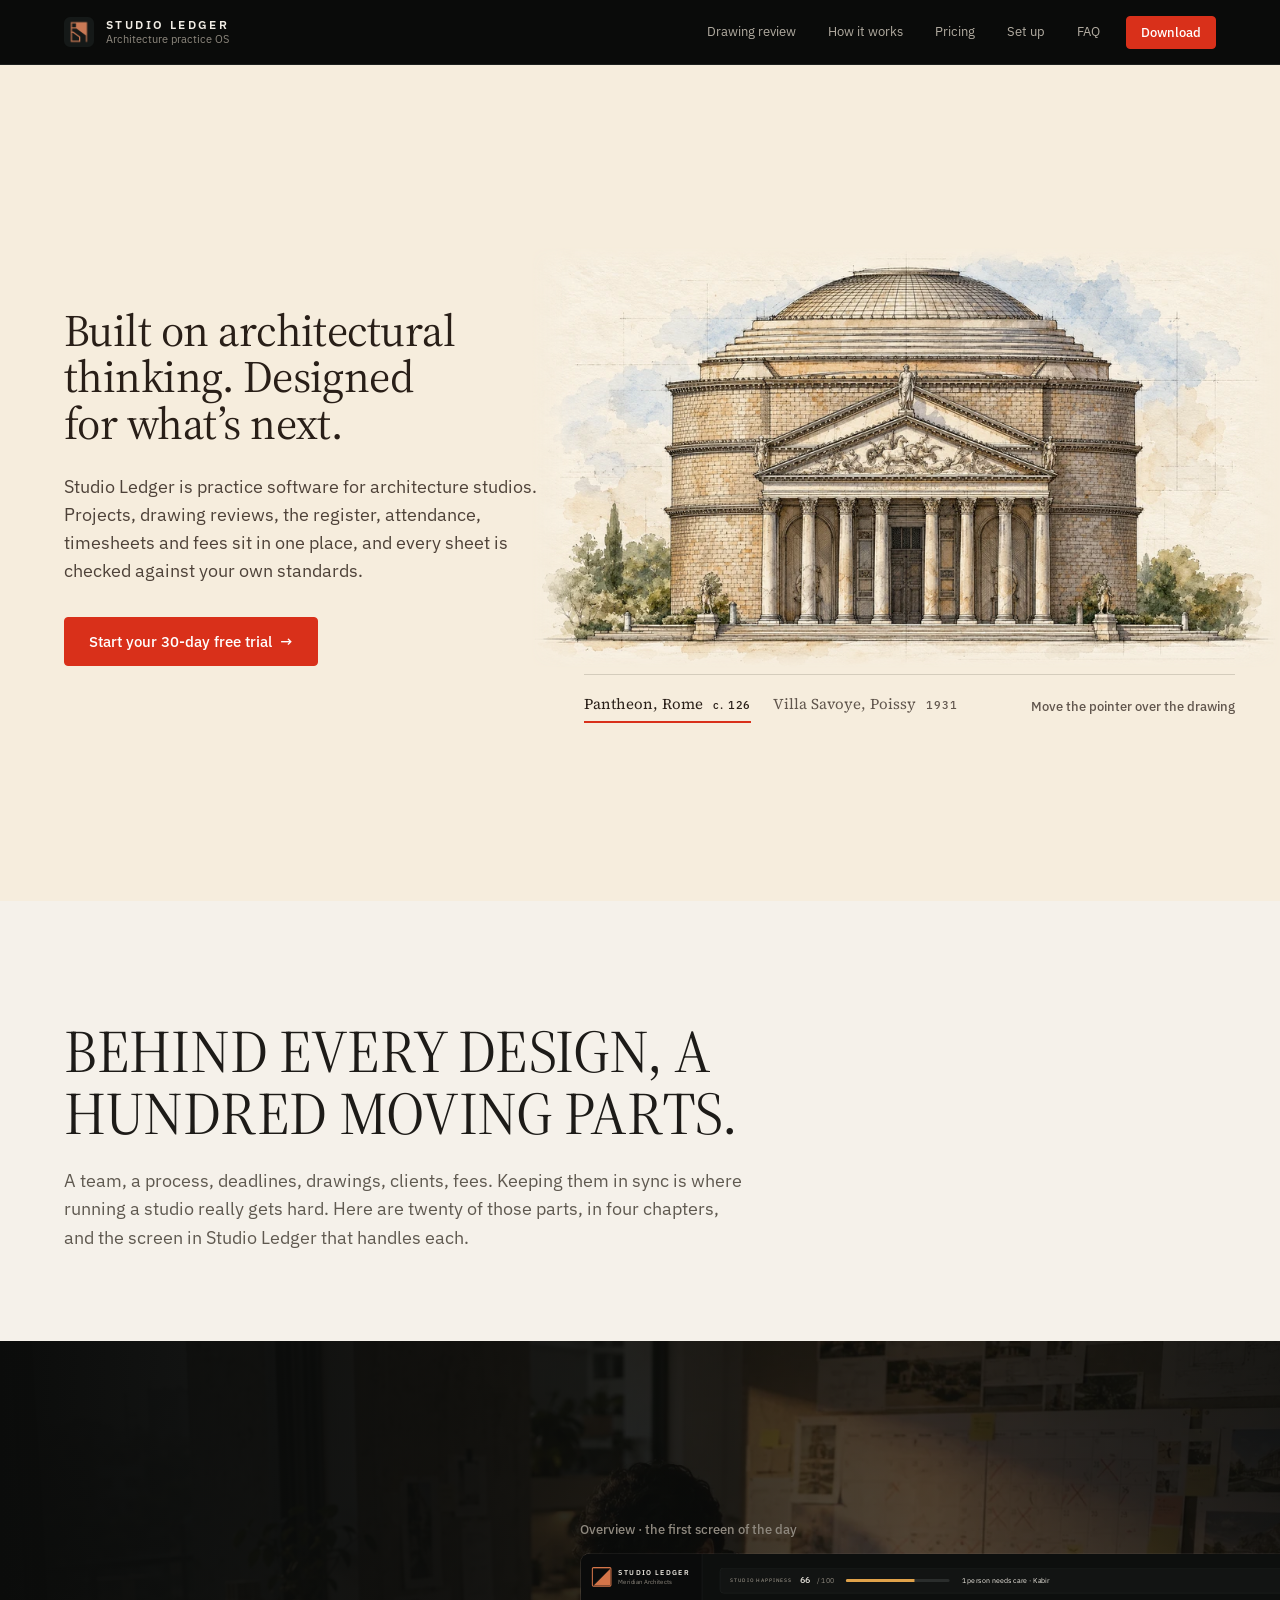
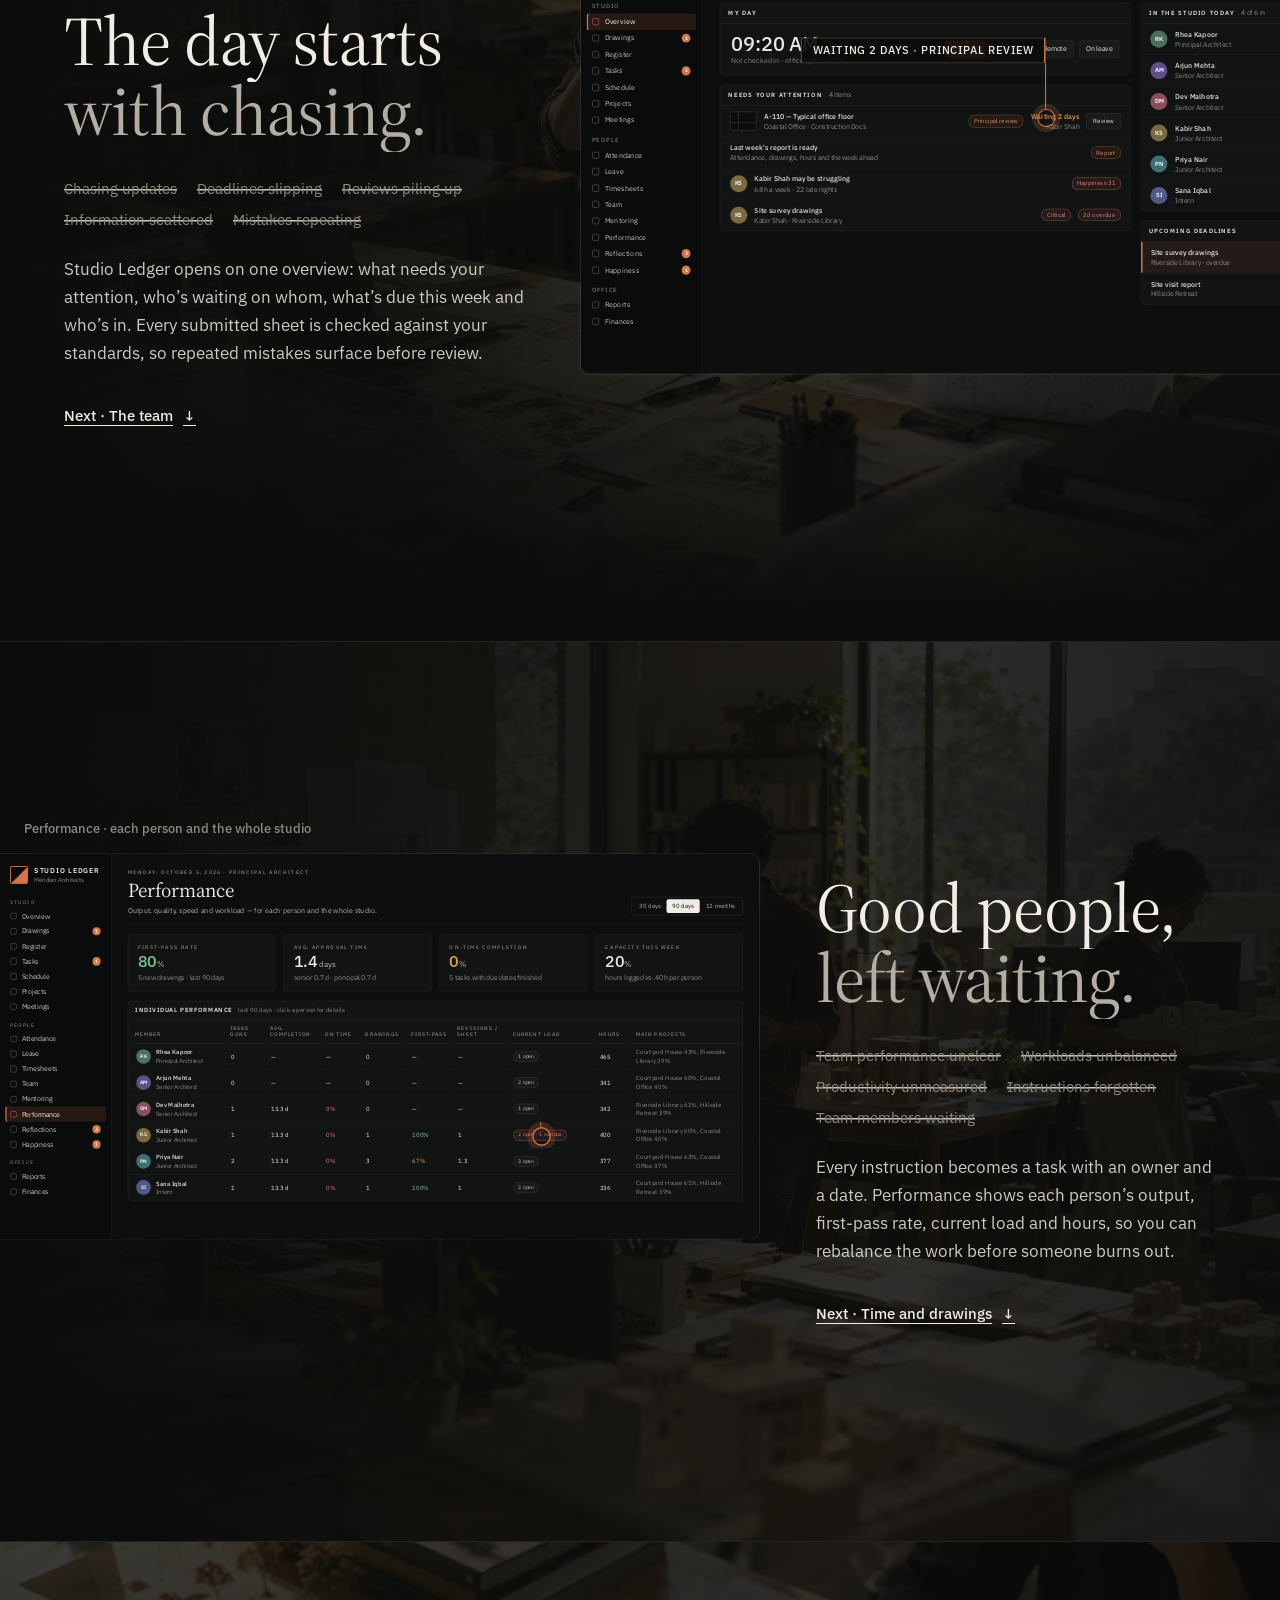
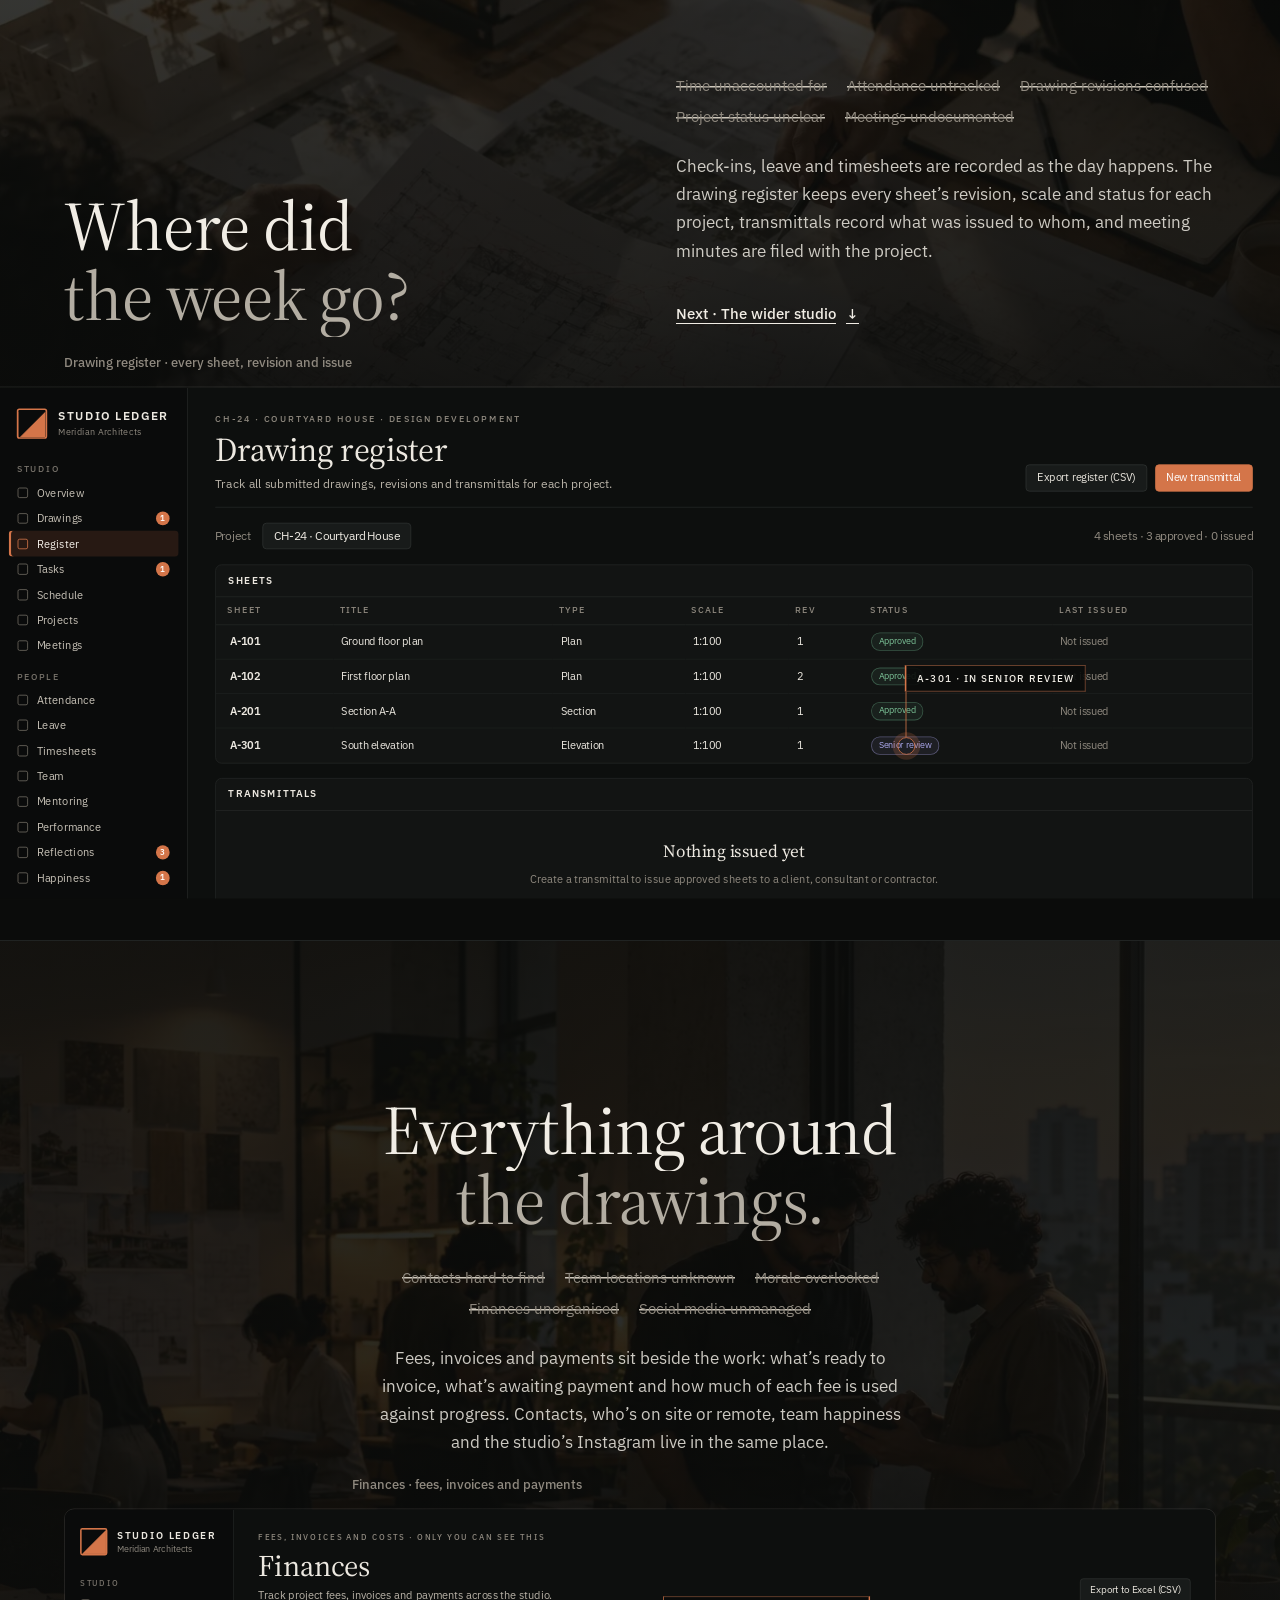
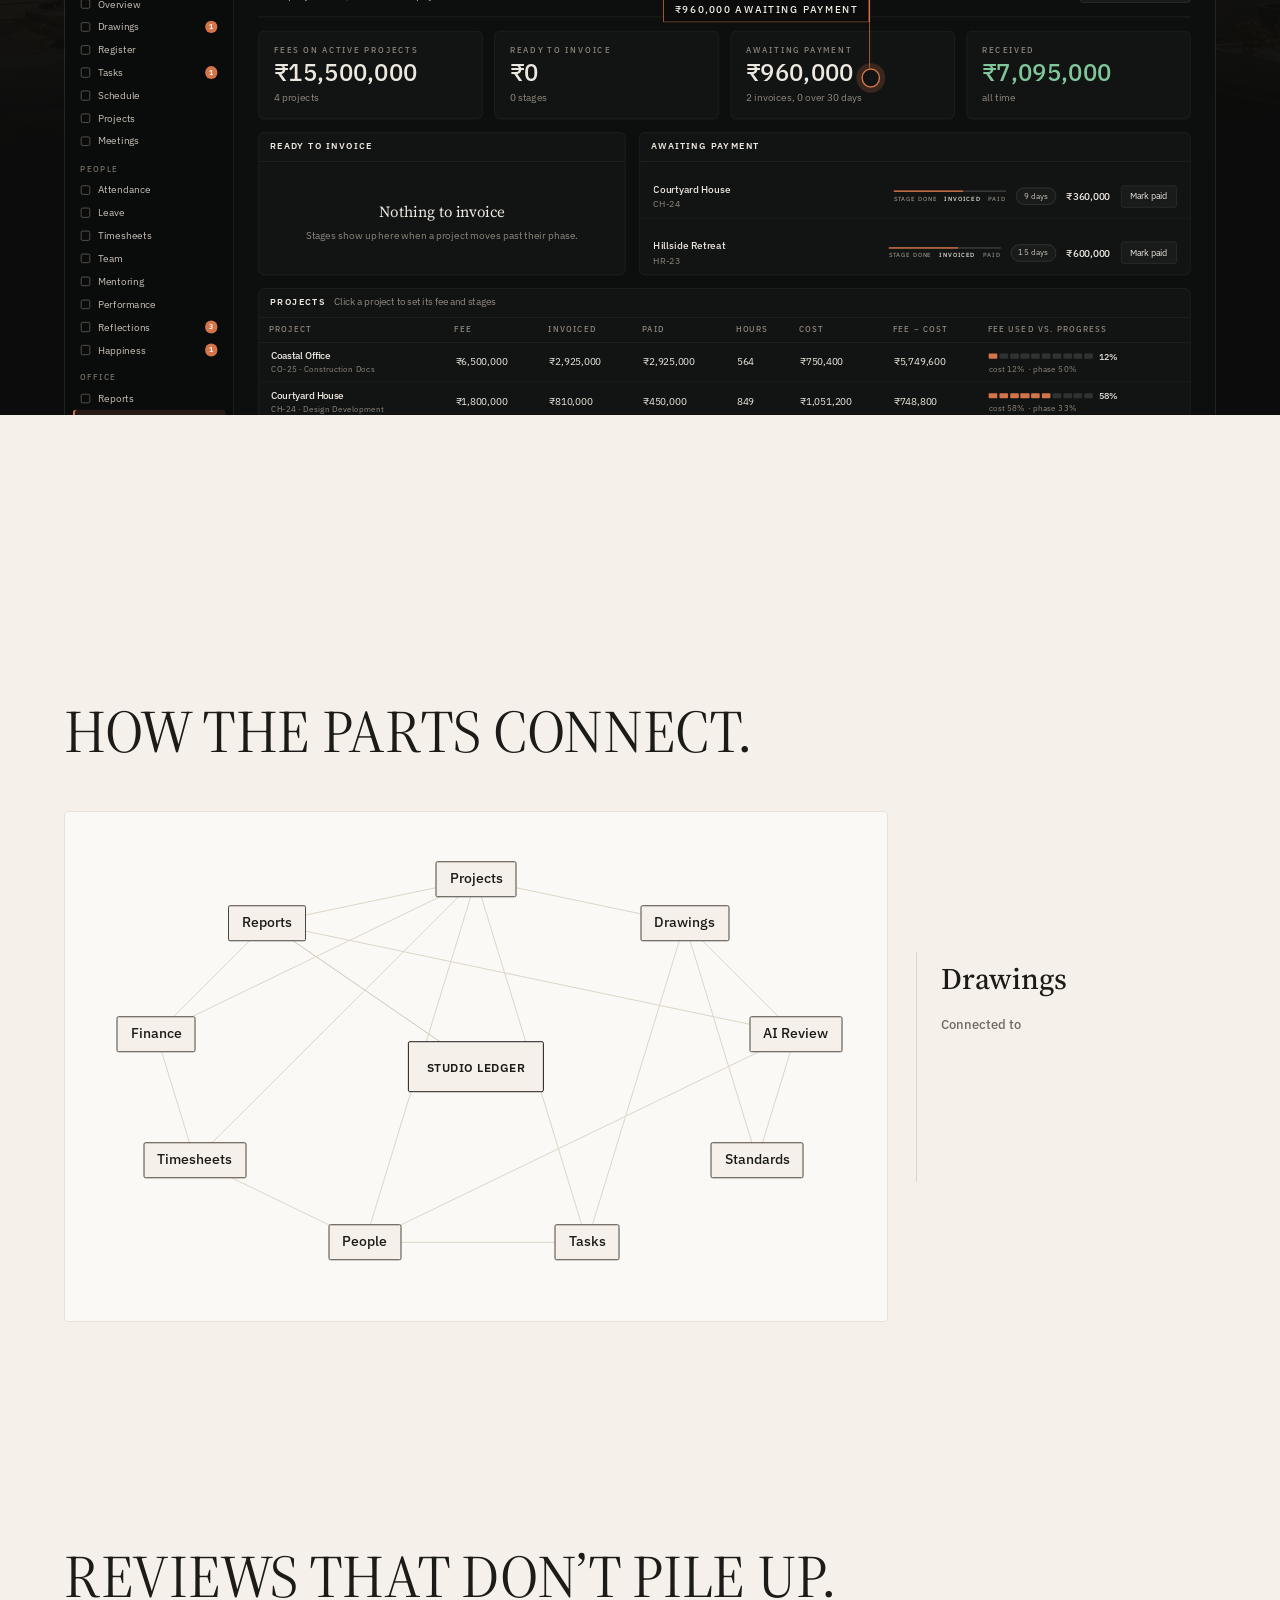
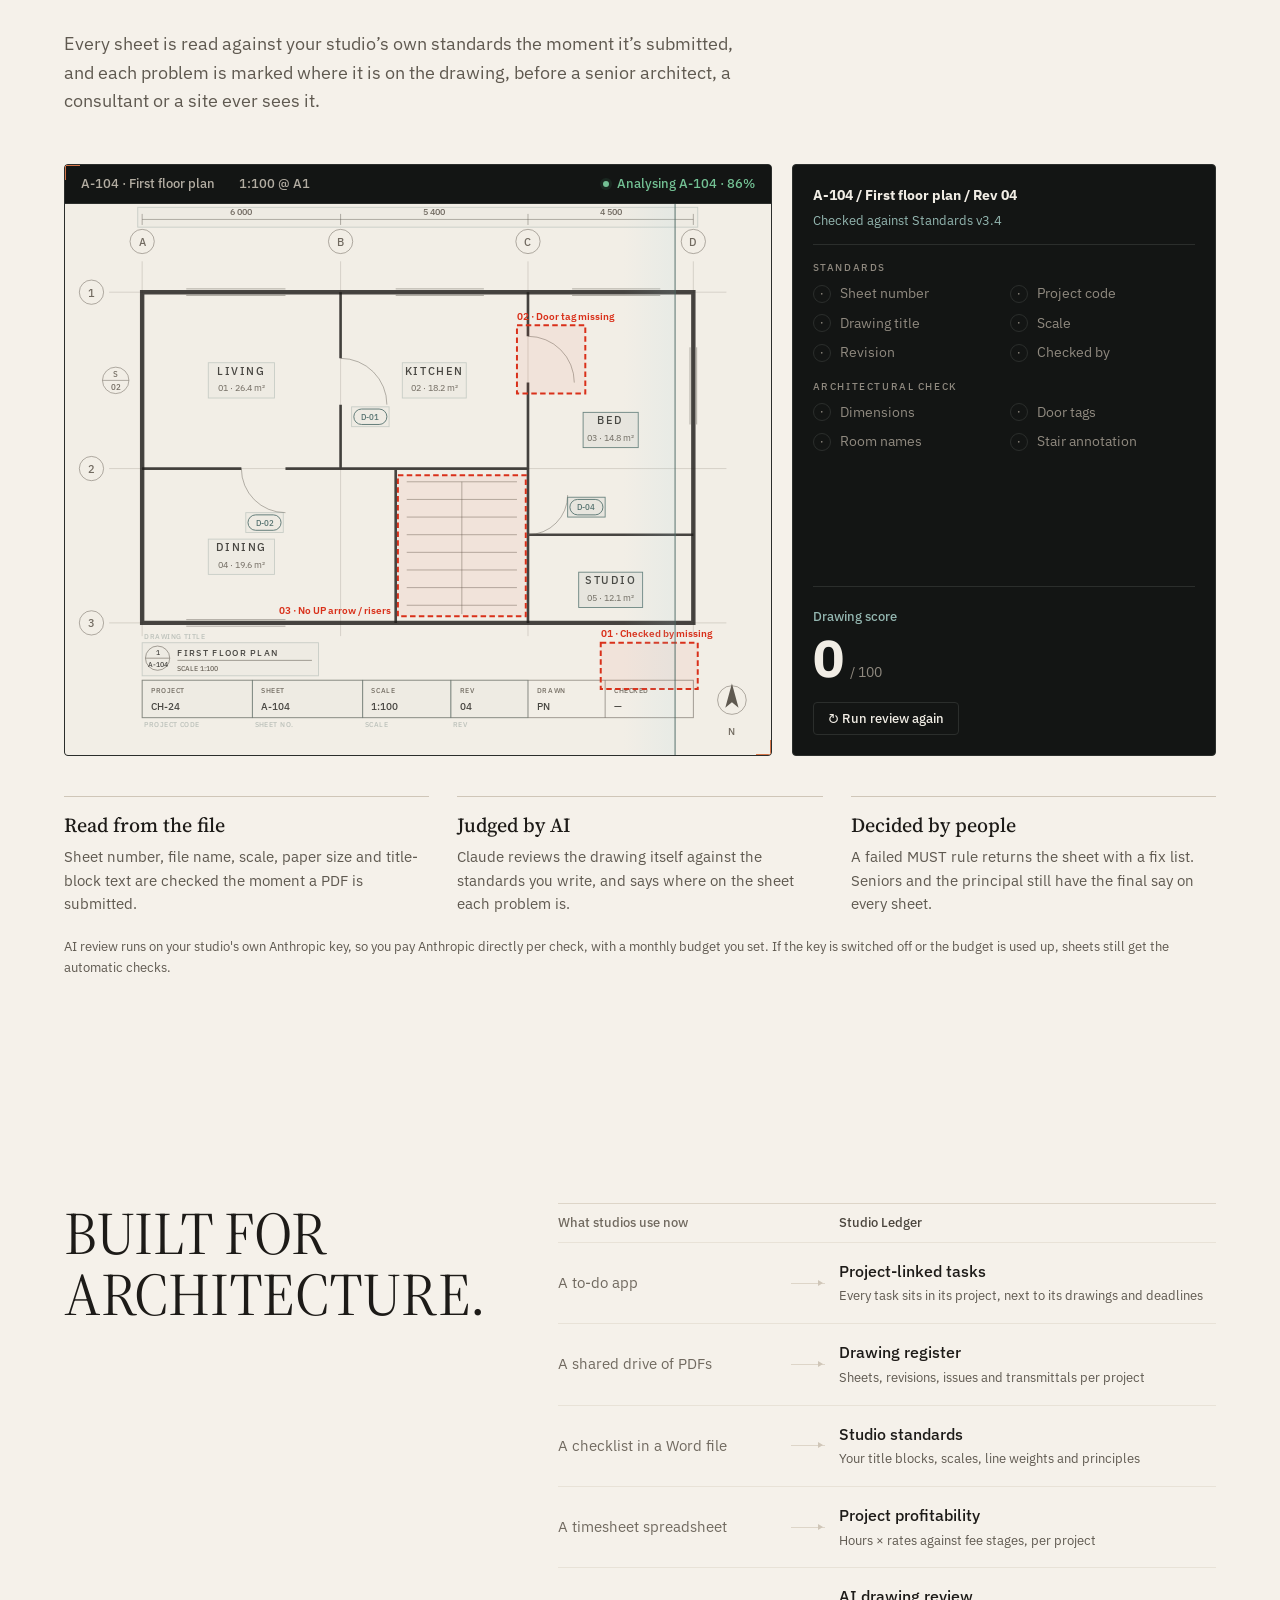
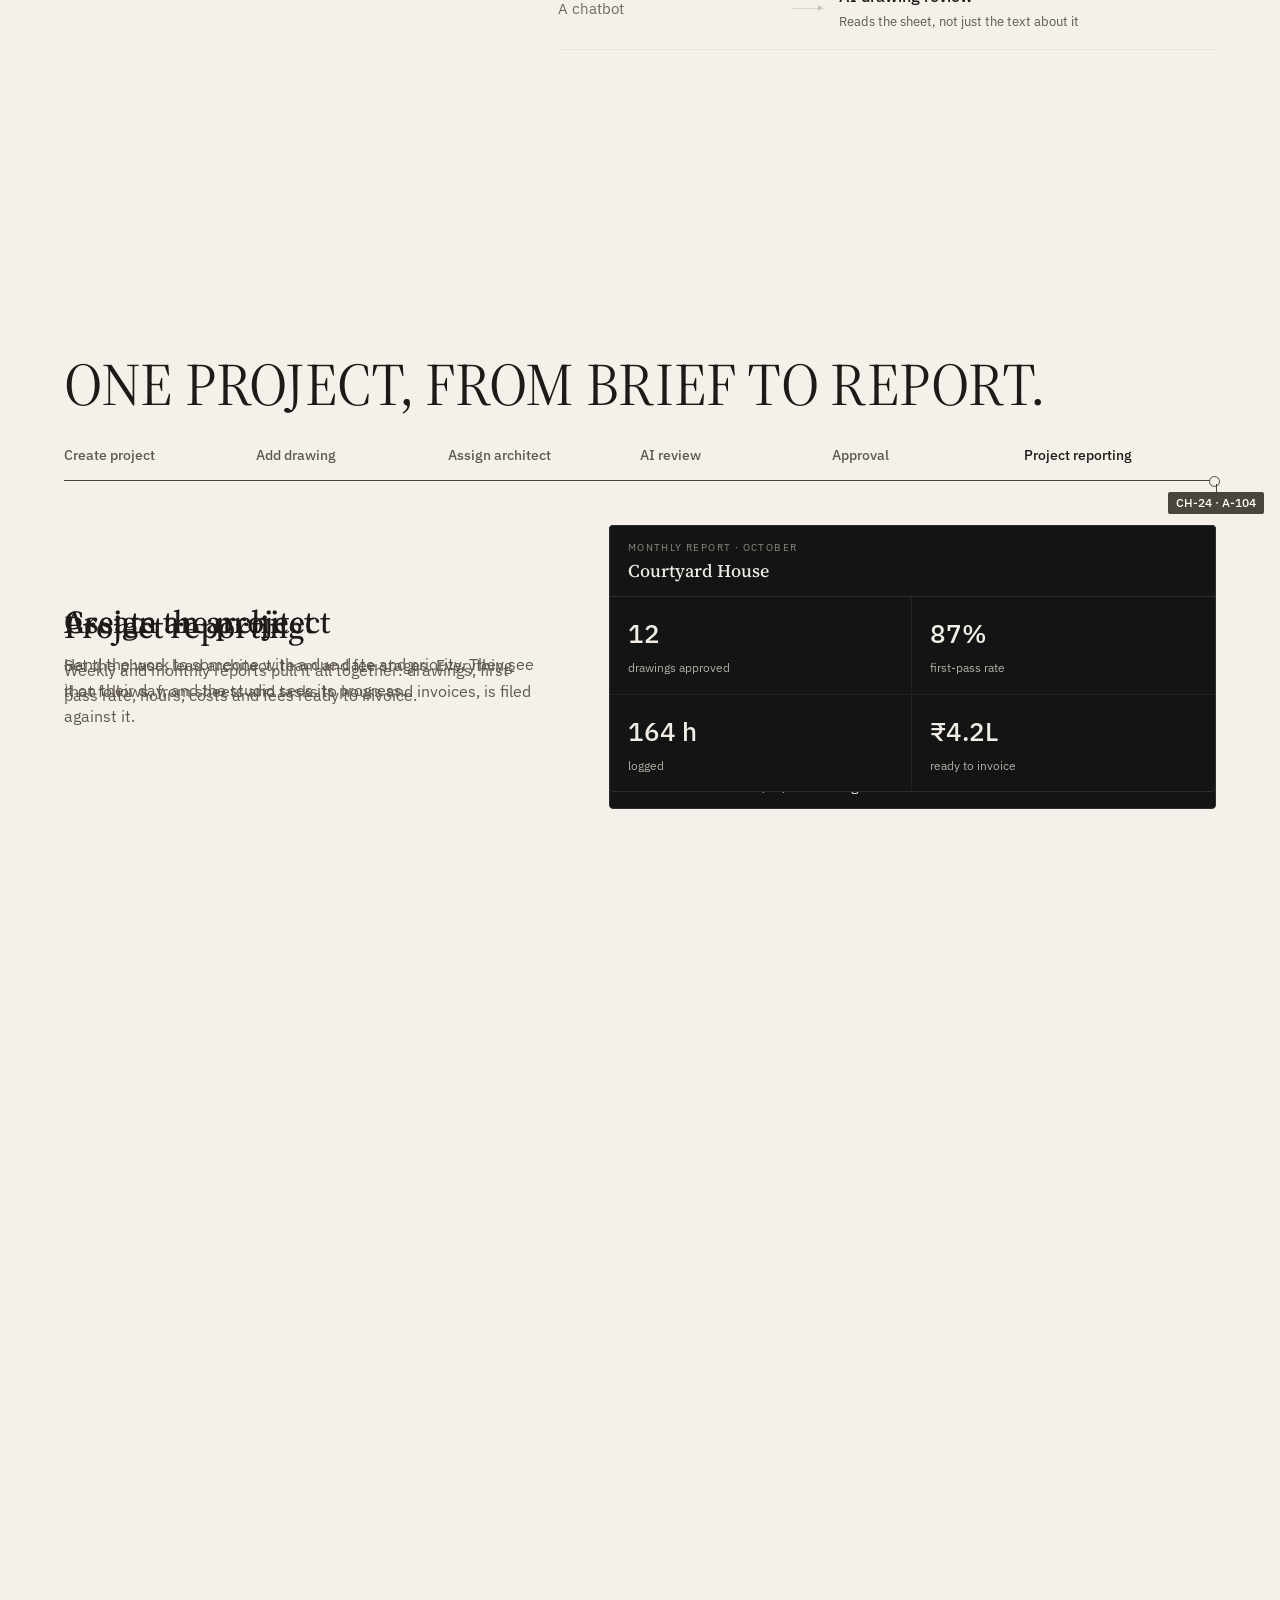
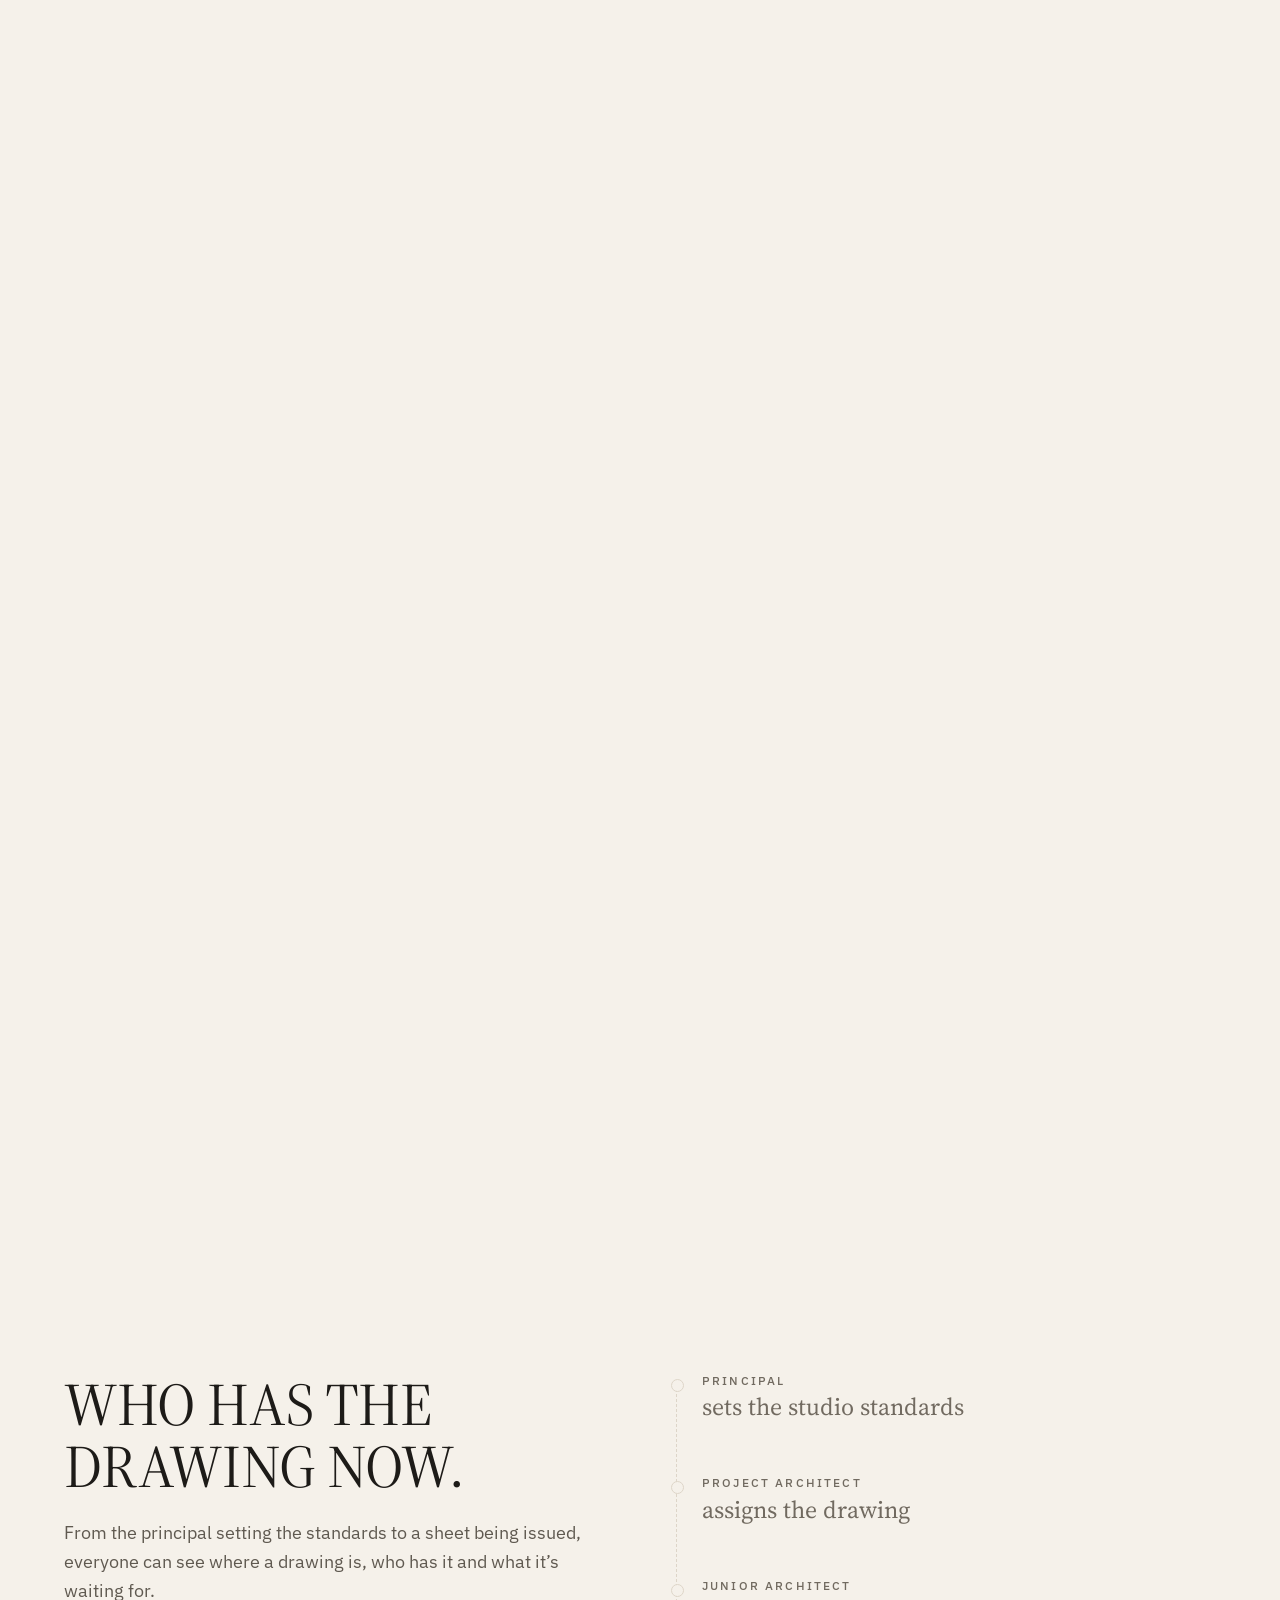
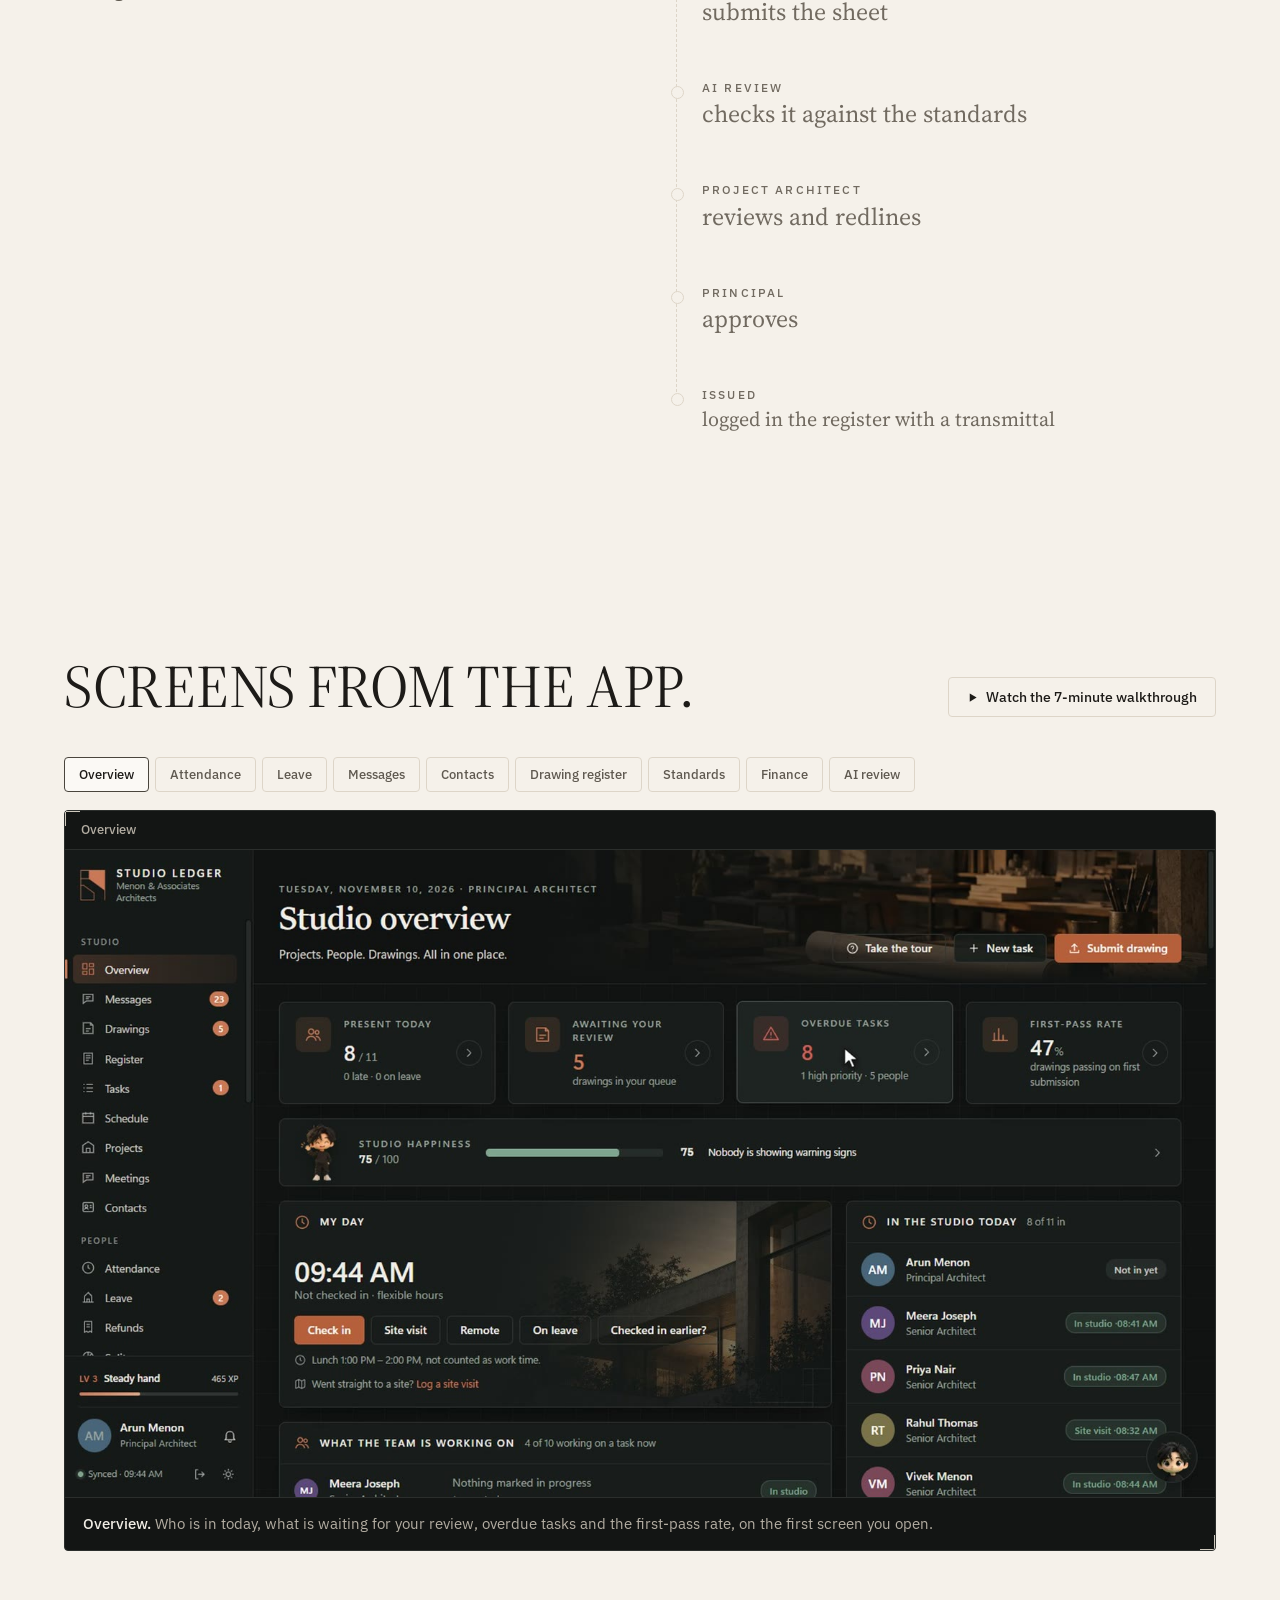
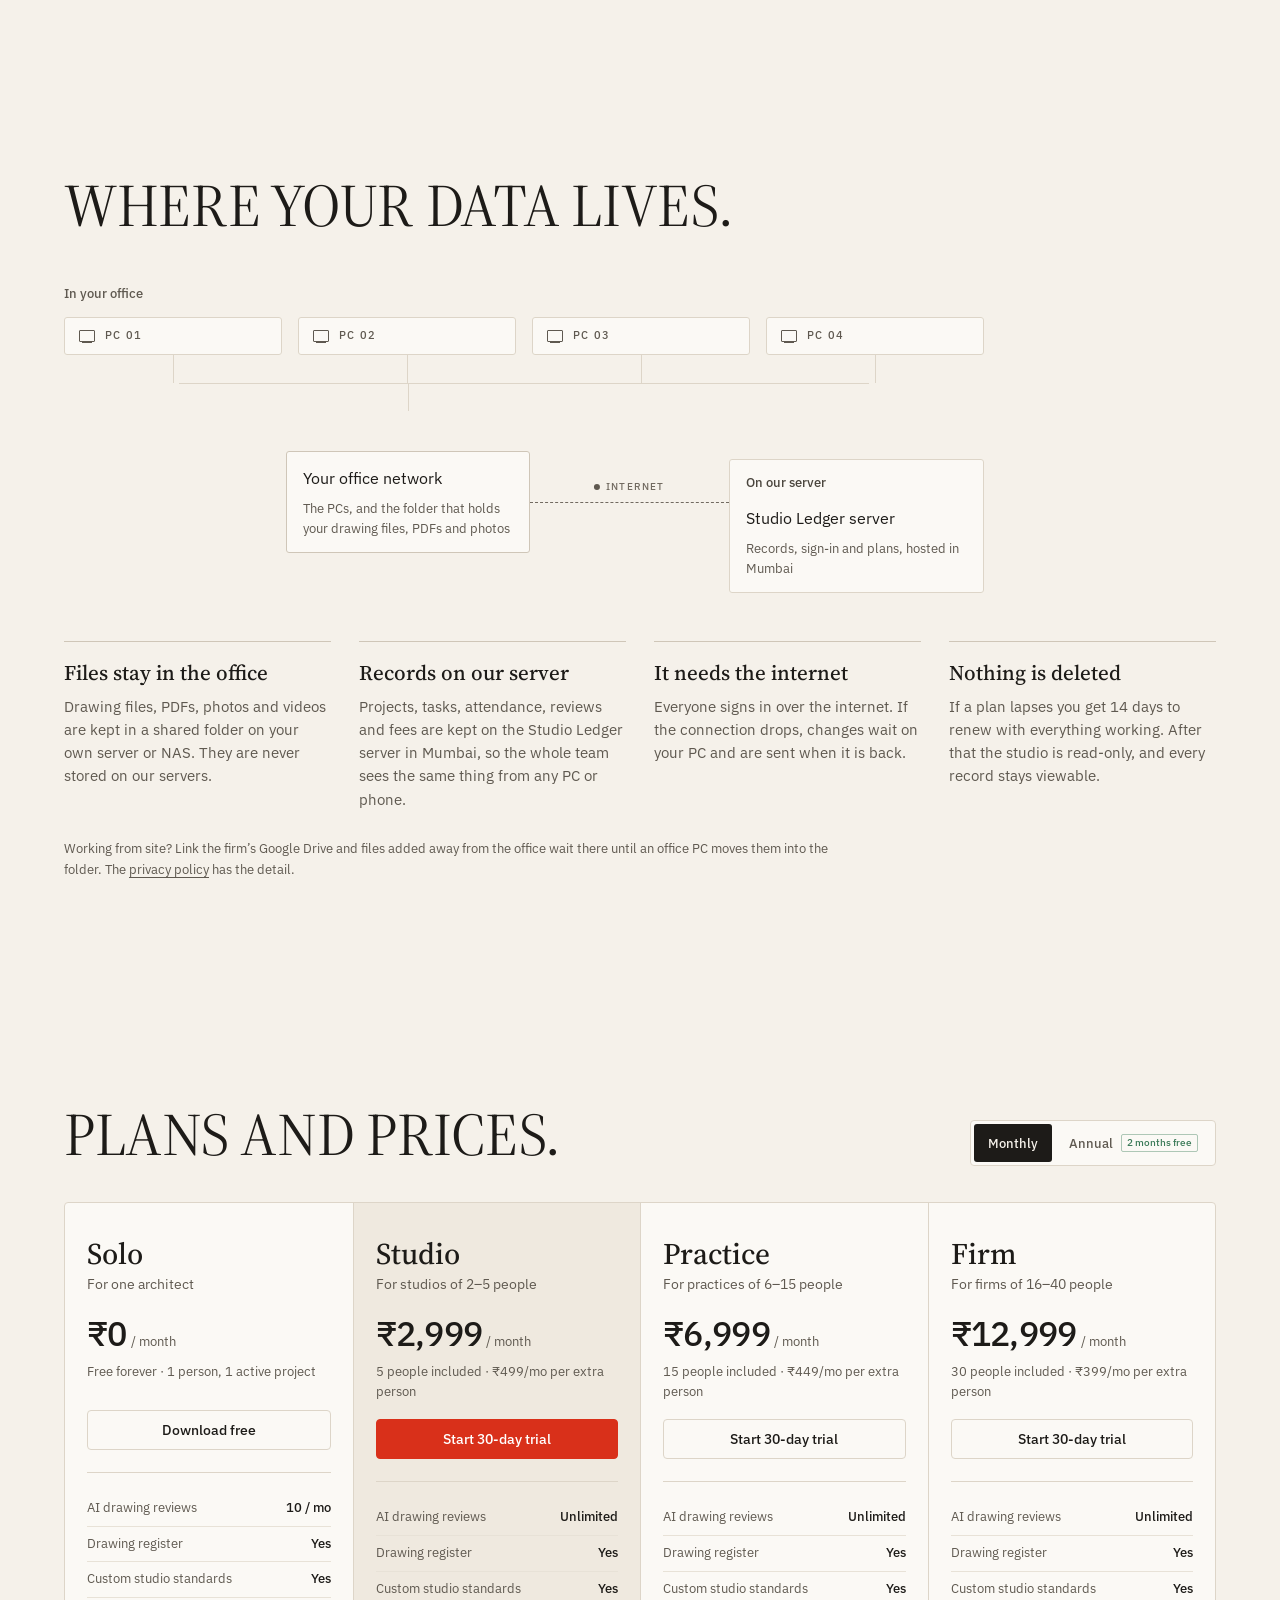
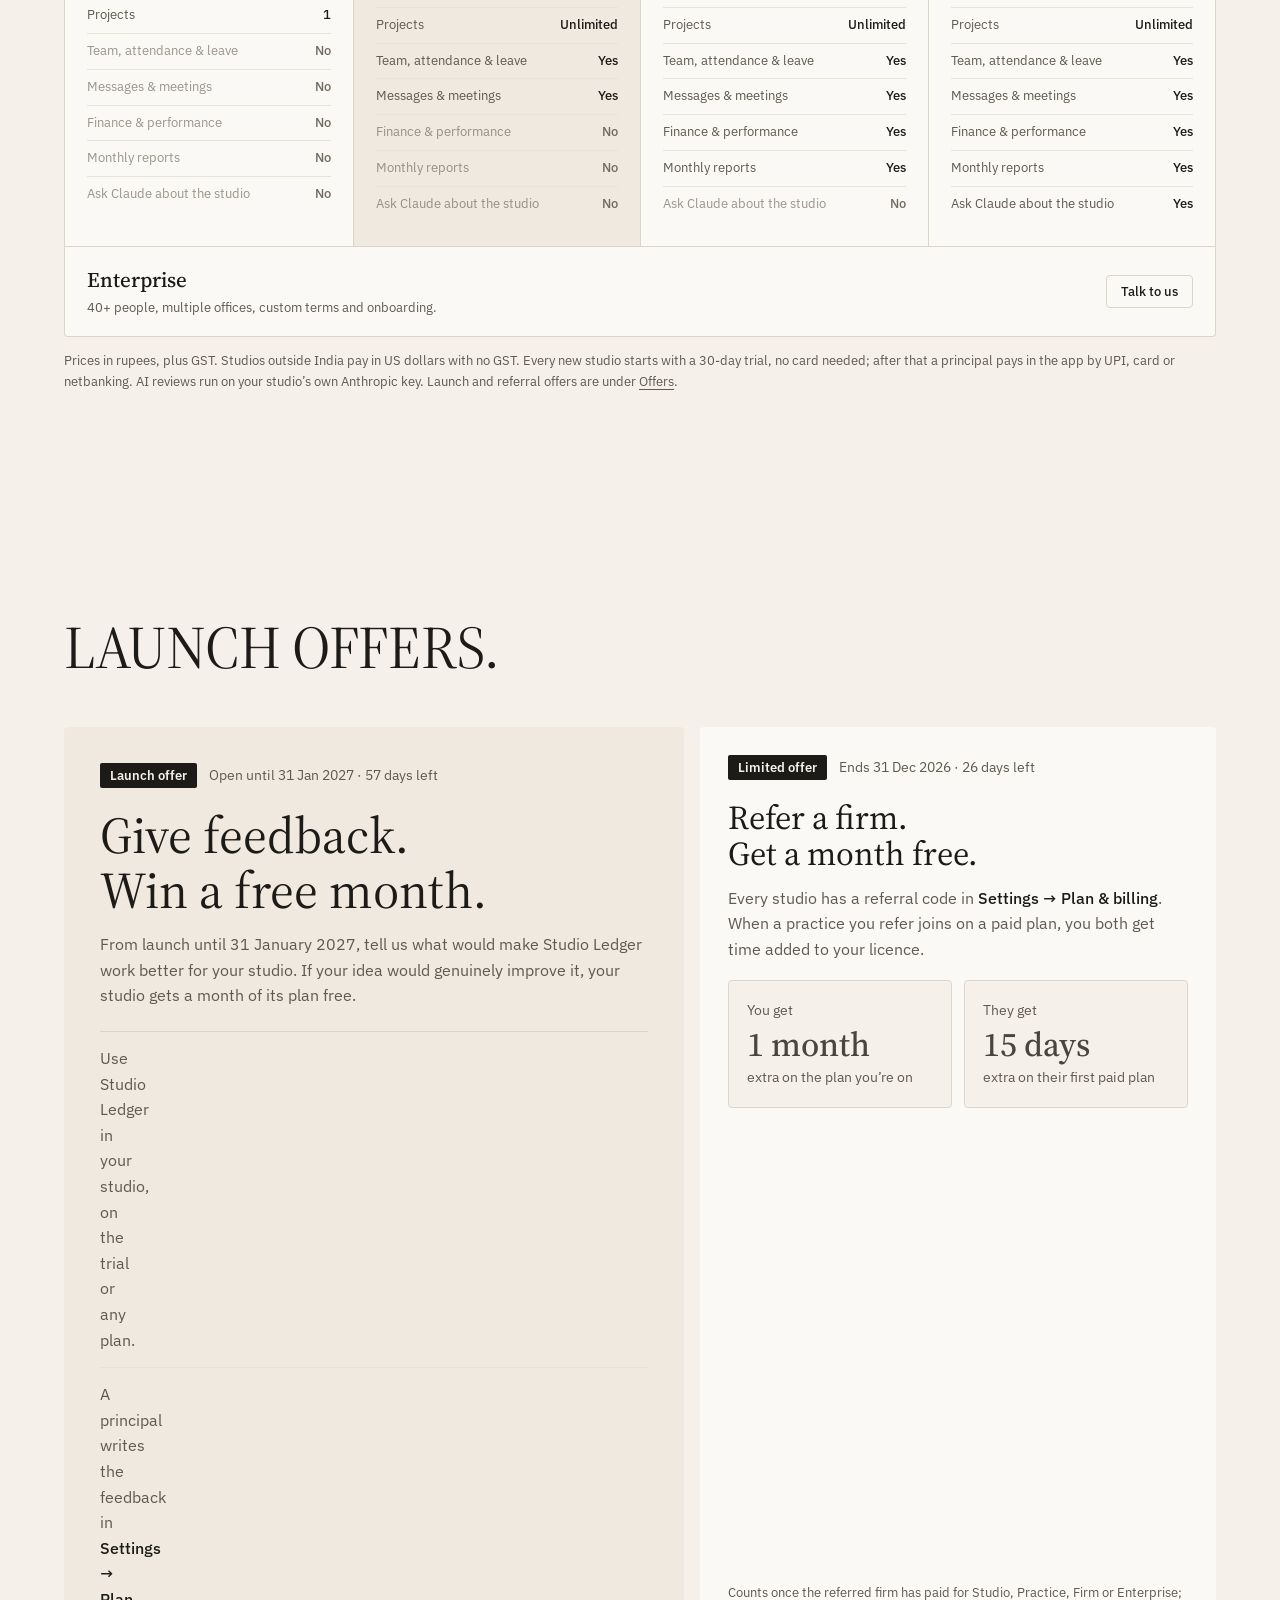
==== index.html @ d2bb1edf "Version the stylesheet and script links so browsers fetch the new ones main.js and styles.css are ca" ====
<!doctype html>
<html lang="en">
<head>
<meta charset="utf-8">
<meta name="viewport" content="width=device-width, initial-scale=1">
<title>Studio Ledger: practice software for architecture studios</title>
<meta name="description" content="Behind every great design is a team, a process and a hundred moving parts. Studio Ledger keeps an architecture studio's projects, drawings, people, time and finance in sync, in one workspace. 30-day free trial.">
<meta name="theme-color" content="#f5f1ea">
<link rel="icon" type="image/png" href="assets/icon.png">
<link rel="apple-touch-icon" href="assets/icon.png">
<meta property="og:type" content="website">
<meta property="og:title" content="Studio Ledger: practice software for architecture studios">
<meta property="og:description" content="A team, a process and a hundred moving parts, kept in sync. Projects, drawings, people, standards, time and finance in one workspace built for architecture studios.">
<link rel="canonical" href="https://studioledger.in/">
<meta property="og:url" content="https://studioledger.in/">
<meta property="og:image" content="https://studioledger.in/assets/og.jpg">
<meta name="twitter:card" content="summary_large_image">
<link rel="preconnect" href="https://fonts.googleapis.com">
<link rel="preconnect" href="https://fonts.gstatic.com" crossorigin>
<link rel="stylesheet" href="https://fonts.googleapis.com/css2?family=IBM+Plex+Sans:wght@400;500;600&family=Source+Serif+4:opsz,wght@8..60,400;8..60,500;8..60,600&display=swap">
<link rel="stylesheet" href="styles.css?v=20261113">
<script type="application/ld+json">
{"@context":"https://schema.org","@type":"SoftwareApplication","name":"Studio Ledger","operatingSystem":"Windows 10, Windows 11","applicationCategory":"BusinessApplication","description":"Practice management for architecture studios: AI drawing review against studio standards, approvals, drawing register, attendance, leave, timesheets, fees and reports.","offers":[{"@type":"Offer","name":"Solo","price":"0","priceCurrency":"INR"},{"@type":"Offer","name":"Studio","price":"2999","priceCurrency":"INR"},{"@type":"Offer","name":"Practice","price":"6999","priceCurrency":"INR"},{"@type":"Offer","name":"Firm","price":"12999","priceCurrency":"INR"}]}
</script>
</head>
<body>
<a class="skip" href="#main">Skip to content</a>

<header class="nav" id="top">
  <div class="wrap nav-in">
    <a class="brand" href="#top" aria-label="Studio Ledger home">
      <img src="assets/icon.png" alt="" width="30" height="30">
      <span><b>Studio Ledger</b><small>Architecture practice OS</small></span>
    </a>
    <nav class="links" id="links" aria-label="Main">
      <a href="#review">Drawing review</a>
      <a href="#journey">How it works</a>
      <a href="#pricing">Pricing</a>
      <a href="#setup">Set up</a>
      <a href="#faq">FAQ</a>
    </nav>
    <div class="nav-cta">
      <a class="btn sm" data-download href="#start">Download</a>
      <button class="menu" id="menu" aria-expanded="false" aria-controls="links" aria-label="Menu"><span></span><span></span></button>
    </div>
  </div>
  <div class="launch-bar" id="launch-bar" hidden>
    <div class="wrap lb-in">
      <span class="lb-text">Studio Ledger launches <b>15 November</b></span>
      <span class="lb-count" data-cd="short" aria-label="Time until launch"></span>
      <button type="button" class="link lb-notify" data-notify>Get notified</button>
    </div>
  </div>
</header>

<main id="main">

<!-- ============ HERO: two eras on one sheet. The pointer uncovers Villa Savoye under the Pantheon ============ -->
<section class="hero" id="hero" aria-labelledby="hero-title">
  <div class="hero-in">
    <div class="hero-head">
      <h1 id="hero-title">Built on architectural thinking. Designed for what’s next.</h1>
    </div>
    <figure class="plate" id="plate">
      <div class="plate-art" id="plate-art">
        <img class="plate-base" src="assets/hero/pantheon-watercolor-1672.webp" srcset="assets/hero/pantheon-watercolor-960.webp 960w, assets/hero/pantheon-watercolor-1672.webp 1672w" sizes="(max-width: 1080px) 118vw, 62vw" width="1672" height="941" fetchpriority="high" alt="Watercolour and ink elevation of the Pantheon: a coffered dome over a brick drum, fronted by a portico of Corinthian columns under a sculpted pediment.">
        <img class="plate-top" src="assets/hero/villa-savoye-watercolor-1672.webp" srcset="assets/hero/villa-savoye-watercolor-960.webp 960w, assets/hero/villa-savoye-watercolor-1672.webp 1672w" sizes="(max-width: 1080px) 118vw, 62vw" width="1672" height="941" alt="Watercolour elevation of Villa Savoye: a white box with a long ribbon window, raised on slender pilotis among trees.">
        <span class="plate-cursor" id="plate-cursor" aria-hidden="true"></span>
      </div>
      <figcaption class="plate-cap">
        <span class="plate-eras" role="group" aria-label="Choose a drawing">
          <button type="button" data-era="0" aria-pressed="true"><span>Pantheon<em>, Rome</em></span><i>c. 126</i></button>
          <button type="button" data-era="1" aria-pressed="false"><span>Villa Savoye<em>, Poissy</em></span><i>1931</i></button>
        </span>
        <span class="plate-hint" aria-hidden="true"><span class="h-move">Move the pointer over the drawing</span><span class="h-tap">Drag or tap the drawing</span></span>
      </figcaption>
    </figure>
    <div class="hero-body">
      <p class="hero-lede">Studio Ledger is practice software for architecture studios. Projects, drawing reviews, the register, attendance, timesheets and fees sit in one place, and every sheet is checked against your own standards.</p>
      <div class="hero-cta">
        <a class="btn lg" data-download href="#start">Start your 30-day free trial <span aria-hidden="true">→</span></a>
      </div>
    </div>
  </div>
</section>

<!-- ============ STORY: the promo reel's twenty problems in four full-bleed chapters, each shown in the real app ============ -->
<section class="story" id="story" aria-labelledby="story-title">
  <div class="wrap story-intro">
    <h2 id="story-title">Behind every design, a hundred moving parts.</h2>
    <p class="sub">A team, a process, deadlines, drawings, clients, fees. Keeping them in sync is where running a studio really gets hard. Here are twenty of those parts, in four chapters, and the screen in Studio Ledger that handles each.</p>
  </div>

  <div class="chs">
    <article class="ch ch-a" id="ch-1" aria-labelledby="ch-1-h">
      <div class="ch-bg" aria-hidden="true"><img src="assets/story/01.webp" alt="" width="1536" height="1024" loading="lazy"></div>
      <div class="ch-in">
        <div class="ch-text">
          <h3 class="ch-h" id="ch-1-h"><span class="ln"><span>The day starts</span></span><span class="ln"><span>with chasing.</span></span></h3>
          <ul class="ch-probs" aria-label="Problems"><li><span class="strike">Chasing updates</span></li><li><span class="strike">Deadlines slipping</span></li><li><span class="strike">Reviews piling up</span></li><li><span class="strike">Information scattered</span></li><li><span class="strike">Mistakes repeating</span></li></ul>
          <p class="ch-fix">Studio Ledger opens on one overview: what needs your attention, who’s waiting on whom, what’s due this week and who’s in. Every submitted sheet is checked against your standards, so repeated mistakes surface before review.</p>
          <a class="ch-next" href="#ch-2">Next · The team <span aria-hidden="true">↓</span></a>
        </div>
        <figure class="ch-shot">
          <div class="ch-frame"><div class="ch-pic"><div class="aw" data-ui role="img" aria-label="Studio Ledger overview: my day, the four items that need attention including A-110 waiting two days for principal review, who is in the studio today, and upcoming deadlines."><div class="aw-side"><div class="aw-brand"><i></i><b>Studio Ledger</b><small>Meridian Architects</small></div><p>Studio</p><ul><li class="on"><i></i>Overview</li><li><i></i>Drawings<em>1</em></li><li><i></i>Register</li><li><i></i>Tasks<em>1</em></li><li><i></i>Schedule</li><li><i></i>Projects</li><li><i></i>Meetings</li></ul><p>People</p><ul><li><i></i>Attendance</li><li><i></i>Leave</li><li><i></i>Timesheets</li><li><i></i>Team</li><li><i></i>Mentoring</li><li><i></i>Performance</li><li><i></i>Reflections<em>3</em></li><li><i></i>Happiness<em>1</em></li></ul><p>Office</p><ul><li><i></i>Reports</li><li><i></i>Finances</li></ul></div><div class="aw-main"><div class="aw-strip"><span class="aw-kick">Studio happiness</span><b>66</b><span class="aw-dim">/ 100</span><span class="aw-bar"><i style="--w:.66"></i></span><span>1 person needs care · Kabir</span></div><div class="aw-cols"><div><div class="aw-panel aw-day"><div class="aw-ph">My day</div><div class="aw-day-in"><div><b class="aw-time">09:20 AM</b><span class="aw-dim">Not checked in · office opens 09:30</span></div><div class="aw-btns"><span class="aw-btn pri">Check in</span><span class="aw-btn">Site visit</span><span class="aw-btn">Remote</span><span class="aw-btn">On leave</span></div></div></div><div class="aw-panel"><div class="aw-ph">Needs your attention <small>4 items</small></div><div class="aw-row"><span class="aw-thumb"></span><div class="aw-grow"><b>A-110 — Typical office floor</b><span class="aw-dim">Coastal Office · Construction Docs</span></div><span class="aw-chip warn">Principal review</span><div class="aw-r aw-wait"><b class="aw-amber">Waiting 2 days</b><span class="aw-dim">Kabir Shah</span><span class="ch-note" style="--x: 30%; --y: 30%" data-side="left"><span>Waiting 2 days · principal review</span></span></div><span class="aw-btn">Review</span></div><div class="aw-row"><div class="aw-grow"><b>Last week’s report is ready</b><span class="aw-dim">Attendance, drawings, hours and the week ahead</span></div><span class="aw-chip warn">Report</span></div><div class="aw-row"><span class="aw-av t4">KS</span><div class="aw-grow"><b>Kabir Shah may be struggling</b><span class="aw-dim">68 h a week · 22 late nights</span></div><span class="aw-chip bad">Happiness 31</span></div><div class="aw-row"><span class="aw-av t4">KS</span><div class="aw-grow"><b>Site survey drawings</b><span class="aw-dim">Kabir Shah · Riverside Library</span></div><span class="aw-chip bad">Critical</span><span class="aw-chip bad">2d overdue</span></div></div></div><div><div class="aw-panel"><div class="aw-ph">In the studio today <small>4 of 6 in</small></div><div class="aw-row"><span class="aw-av t1">RK</span><div class="aw-grow"><b>Rhea Kapoor</b><span class="aw-dim">Principal Architect</span></div><span class="aw-chip">Not in yet</span></div><div class="aw-row"><span class="aw-av t2">AM</span><div class="aw-grow"><b>Arjun Mehta</b><span class="aw-dim">Senior Architect</span></div><span class="aw-chip ok">In studio · 09:02 AM</span></div><div class="aw-row"><span class="aw-av t3">DM</span><div class="aw-grow"><b>Dev Malhotra</b><span class="aw-dim">Senior Architect</span></div><span class="aw-chip ok">Site visit · 08:45 AM</span></div><div class="aw-row"><span class="aw-av t4">KS</span><div class="aw-grow"><b>Kabir Shah</b><span class="aw-dim">Junior Architect</span></div><span class="aw-chip ok">In studio · 09:14 AM</span></div><div class="aw-row"><span class="aw-av t5">PN</span><div class="aw-grow"><b>Priya Nair</b><span class="aw-dim">Junior Architect</span></div><span class="aw-chip">Not in yet</span></div><div class="aw-row"><span class="aw-av t6">SI</span><div class="aw-grow"><b>Sana Iqbal</b><span class="aw-dim">Intern</span></div><span class="aw-chip ok">In studio · 09:08 AM</span></div></div><div class="aw-panel"><div class="aw-ph">Upcoming deadlines <small class="aw-link">View all →</small></div><div class="aw-row hot"><div class="aw-grow"><b>Site survey drawings</b><span class="aw-dim">Riverside Library · overdue</span></div><div class="aw-r"><b>Mon</b><span class="aw-red">Overdue</span></div></div><div class="aw-row"><div class="aw-grow"><b>Site visit report</b><span class="aw-dim">Hillside Retreat</span></div><div class="aw-r"><b>Mon</b><span class="aw-red">Due today</span></div></div></div></div></div></div></div></div></div>
          <figcaption>Overview · the first screen of the day</figcaption>
        </figure>
      </div>
    </article>

    <article class="ch ch-b" id="ch-2" aria-labelledby="ch-2-h">
      <div class="ch-bg" aria-hidden="true"><img src="assets/story/02.webp" alt="" width="1536" height="1024" loading="lazy"></div>
      <div class="ch-in">
        <figure class="ch-shot">
          <div class="ch-frame"><div class="ch-pic"><div class="aw" data-ui role="img" aria-label="Studio Ledger performance: first-pass rate 80%, average approval time 1.4 days, on-time completion and capacity this week, then each person’s tasks, drawings, first-pass rate, current load and hours. Kabir Shah has 2 open tasks, 1 overdue."><div class="aw-side"><div class="aw-brand"><i></i><b>Studio Ledger</b><small>Meridian Architects</small></div><p>Studio</p><ul><li><i></i>Overview</li><li><i></i>Drawings<em>1</em></li><li><i></i>Register</li><li><i></i>Tasks<em>1</em></li><li><i></i>Schedule</li><li><i></i>Projects</li><li><i></i>Meetings</li></ul><p>People</p><ul><li><i></i>Attendance</li><li><i></i>Leave</li><li><i></i>Timesheets</li><li><i></i>Team</li><li><i></i>Mentoring</li><li class="on"><i></i>Performance</li><li><i></i>Reflections<em>3</em></li><li><i></i>Happiness<em>1</em></li></ul><p>Office</p><ul><li><i></i>Reports</li><li><i></i>Finances</li></ul></div><div class="aw-main"><div class="aw-head"><div><span class="aw-kick">Monday, October 5, 2026 · Principal architect</span><h4>Performance</h4><p>Output, quality, speed and workload — for each person and the whole studio.</p></div><div class="aw-seg"><span>30 days</span><span class="on">90 days</span><span>12 months</span></div></div><div class="aw-kpis"><div class="aw-kpi"><span class="aw-kick">First-pass rate</span><b class="aw-green">80<small>%</small></b><span class="aw-dim">5 new drawings · last 90 days</span></div><div class="aw-kpi"><span class="aw-kick">Avg. approval time</span><b>1.4<small> days</small></b><span class="aw-dim">senior 0.7 d · principal 0.7 d</span></div><div class="aw-kpi"><span class="aw-kick">On-time completion</span><b class="aw-amber">0<small>%</small></b><span class="aw-dim">5 tasks with due dates finished</span></div><div class="aw-kpi"><span class="aw-kick">Capacity this week</span><b>20<small>%</small></b><span class="aw-dim">hours logged vs. 40 h per person</span></div></div><div class="aw-panel"><div class="aw-ph">Individual performance <small>last 90 days · click a person for details</small></div><table class="aw-table perf"><thead><tr><th>Member</th><th>Tasks done</th><th>Avg. completion</th><th>On time</th><th>Drawings</th><th>First-pass</th><th>Revisions / sheet</th><th>Current load</th><th>Hours</th><th>Main projects</th></tr></thead><tbody><tr><td><div class="aw-who"><span class="aw-av t1">RK</span><div><b>Rhea Kapoor</b><span class="aw-dim">Principal Architect</span></div></div></td><td class="m">0</td><td class="m">—</td><td class="m">—</td><td class="m">0</td><td class="m">—</td><td class="m">—</td><td><span class="aw-chip">1 open</span></td><td class="m">465</td><td class="aw-dim">Courtyard House 43%, Riverside Library 29%</td></tr><tr><td><div class="aw-who"><span class="aw-av t2">AM</span><div><b>Arjun Mehta</b><span class="aw-dim">Senior Architect</span></div></div></td><td class="m">0</td><td class="m">—</td><td class="m">—</td><td class="m">0</td><td class="m">—</td><td class="m">—</td><td><span class="aw-chip">2 open</span></td><td class="m">341</td><td class="aw-dim">Courtyard House 60%, Coastal Office 40%</td></tr><tr><td><div class="aw-who"><span class="aw-av t3">DM</span><div><b>Dev Malhotra</b><span class="aw-dim">Senior Architect</span></div></div></td><td class="m">1</td><td class="m">13.3 d</td><td class="m aw-red">0%</td><td class="m">0</td><td class="m">—</td><td class="m">—</td><td><span class="aw-chip">1 open</span></td><td class="m">342</td><td class="aw-dim">Riverside Library 61%, Hillside Retreat 39%</td></tr><tr><td><div class="aw-who"><span class="aw-av t4">KS</span><div><b>Kabir Shah</b><span class="aw-dim">Junior Architect</span></div></div></td><td class="m">1</td><td class="m">13.3 d</td><td class="m aw-red">0%</td><td class="m">1</td><td class="m aw-green">100%</td><td class="m">1</td><td><span class="aw-chip bad">2 open · 1 overdue<span class="ch-note" style="--x: 50%; --y: 50%"><span>2 open · 1 overdue</span></span></span></td><td class="m">400</td><td class="aw-dim">Riverside Library 60%, Coastal Office 40%</td></tr><tr><td><div class="aw-who"><span class="aw-av t5">PN</span><div><b>Priya Nair</b><span class="aw-dim">Junior Architect</span></div></div></td><td class="m">2</td><td class="m">13.3 d</td><td class="m aw-red">0%</td><td class="m">3</td><td class="m aw-amber">67%</td><td class="m">1.3</td><td><span class="aw-chip">3 open</span></td><td class="m">377</td><td class="aw-dim">Courtyard House 63%, Coastal Office 37%</td></tr><tr><td><div class="aw-who"><span class="aw-av t6">SI</span><div><b>Sana Iqbal</b><span class="aw-dim">Intern</span></div></div></td><td class="m">1</td><td class="m">13.3 d</td><td class="m aw-red">0%</td><td class="m">1</td><td class="m aw-green">100%</td><td class="m">1</td><td><span class="aw-chip">2 open</span></td><td class="m">336</td><td class="aw-dim">Courtyard House 61%, Hillside Retreat 39%</td></tr></tbody></table></div></div></div></div></div>
          <figcaption>Performance · each person and the whole studio</figcaption>
        </figure>
        <div class="ch-text">
          <h3 class="ch-h" id="ch-2-h"><span class="ln"><span>Good people,</span></span><span class="ln"><span>left waiting.</span></span></h3>
          <ul class="ch-probs" aria-label="Problems"><li><span class="strike">Team performance unclear</span></li><li><span class="strike">Workloads unbalanced</span></li><li><span class="strike">Productivity unmeasured</span></li><li><span class="strike">Instructions forgotten</span></li><li><span class="strike">Team members waiting</span></li></ul>
          <p class="ch-fix">Every instruction becomes a task with an owner and a date. Performance shows each person’s output, first-pass rate, current load and hours, so you can rebalance the work before someone burns out.</p>
          <a class="ch-next" href="#ch-3">Next · Time and drawings <span aria-hidden="true">↓</span></a>
        </div>
      </div>
    </article>

    <article class="ch ch-c" id="ch-3" aria-labelledby="ch-3-h">
      <div class="ch-bg" aria-hidden="true"><img src="assets/story/03.webp" alt="" width="1536" height="1024" loading="lazy"></div>
      <div class="ch-in">
        <div class="ch-text">
          <div class="ch-head">
            <h3 class="ch-h" id="ch-3-h"><span class="ln"><span>Where did</span></span><span class="ln"><span>the week go?</span></span></h3>
          </div>
          <div class="ch-body">
            <ul class="ch-probs" aria-label="Problems"><li><span class="strike">Time unaccounted for</span></li><li><span class="strike">Attendance untracked</span></li><li><span class="strike">Drawing revisions confused</span></li><li><span class="strike">Project status unclear</span></li><li><span class="strike">Meetings undocumented</span></li></ul>
            <p class="ch-fix">Check-ins, leave and timesheets are recorded as the day happens. The drawing register keeps every sheet’s revision, scale and status for each project, transmittals record what was issued to whom, and meeting minutes are filed with the project.</p>
            <a class="ch-next" href="#ch-4">Next · The wider studio <span aria-hidden="true">↓</span></a>
          </div>
        </div>
        <figure class="ch-shot">
          <div class="ch-frame"><div class="ch-pic"><div class="aw" data-ui role="img" aria-label="Studio Ledger drawing register for CH-24 Courtyard House: sheets A-101, A-102 and A-201 approved and A-301 South elevation in senior review, with type, scale and revision, and an empty transmittals panel."><div class="aw-side"><div class="aw-brand"><i></i><b>Studio Ledger</b><small>Meridian Architects</small></div><p>Studio</p><ul><li><i></i>Overview</li><li><i></i>Drawings<em>1</em></li><li class="on"><i></i>Register</li><li><i></i>Tasks<em>1</em></li><li><i></i>Schedule</li><li><i></i>Projects</li><li><i></i>Meetings</li></ul><p>People</p><ul><li><i></i>Attendance</li><li><i></i>Leave</li><li><i></i>Timesheets</li><li><i></i>Team</li><li><i></i>Mentoring</li><li><i></i>Performance</li><li><i></i>Reflections<em>3</em></li><li><i></i>Happiness<em>1</em></li></ul><p>Office</p><ul><li><i></i>Reports</li><li><i></i>Finances</li></ul></div><div class="aw-main"><div class="aw-head"><div><span class="aw-kick">CH-24 · Courtyard House · Design development</span><h4>Drawing register</h4><p>Track all submitted drawings, revisions and transmittals for each project.</p></div><div class="aw-btns"><span class="aw-btn">Export register (CSV)</span><span class="aw-btn pri">New transmittal</span></div></div><div class="aw-filter"><span class="aw-dim">Project</span><span class="aw-select">CH-24 · Courtyard House</span><span class="aw-dim aw-right">4 sheets · 3 approved · 0 issued</span></div><div class="aw-panel"><div class="aw-ph">Sheets</div><table class="aw-table"><thead><tr><th>Sheet</th><th>Title</th><th>Type</th><th>Scale</th><th>Rev</th><th>Status</th><th>Last issued</th></tr></thead><tbody><tr><td class="m b">A-101</td><td>Ground floor plan</td><td>Plan</td><td class="m">1:100</td><td class="m">1</td><td><span class="aw-chip ok">Approved</span></td><td class="aw-dim">Not issued</td></tr><tr><td class="m b">A-102</td><td>First floor plan</td><td>Plan</td><td class="m">1:100</td><td class="m">2</td><td><span class="aw-chip ok">Approved</span></td><td class="aw-dim">Not issued</td></tr><tr><td class="m b">A-201</td><td>Section A-A</td><td>Section</td><td class="m">1:100</td><td class="m">1</td><td><span class="aw-chip ok">Approved</span></td><td class="aw-dim">Not issued</td></tr><tr><td class="m b">A-301</td><td>South elevation</td><td>Elevation</td><td class="m">1:100</td><td class="m">1</td><td><span class="aw-chip info">Senior review<span class="ch-note" style="--x: 50%; --y: 50%"><span>A-301 · in senior review</span></span></span></td><td class="aw-dim">Not issued</td></tr></tbody></table></div><div class="aw-panel"><div class="aw-ph">Transmittals</div><div class="aw-empty"><b>Nothing issued yet</b><span class="aw-dim">Create a transmittal to issue approved sheets to a client, consultant or contractor.</span></div></div></div></div></div></div>
          <figcaption>Drawing register · every sheet, revision and issue</figcaption>
        </figure>
      </div>
    </article>

    <article class="ch ch-d" id="ch-4" aria-labelledby="ch-4-h">
      <div class="ch-bg" aria-hidden="true"><img src="assets/story/04.webp" alt="" width="1536" height="1024" loading="lazy"></div>
      <div class="ch-in">
        <div class="ch-text">
          <h3 class="ch-h" id="ch-4-h"><span class="ln"><span>Everything around</span></span><span class="ln"><span>the drawings.</span></span></h3>
          <ul class="ch-probs" aria-label="Problems"><li><span class="strike">Contacts hard to find</span></li><li><span class="strike">Team locations unknown</span></li><li><span class="strike">Morale overlooked</span></li><li><span class="strike">Finances unorganised</span></li><li><span class="strike">Social media unmanaged</span></li></ul>
          <p class="ch-fix">Fees, invoices and payments sit beside the work: what’s ready to invoice, what’s awaiting payment and how much of each fee is used against progress. Contacts, who’s on site or remote, team happiness and the studio’s Instagram live in the same place.</p>
        </div>
        <figure class="ch-shot">
          <div class="ch-frame"><div class="ch-pic"><div class="aw" data-ui role="img" aria-label="Studio Ledger finances: ₹15,500,000 of fees on four active projects, nothing ready to invoice, ₹960,000 awaiting payment over two invoices and ₹7,095,000 received, then each project’s fee, invoiced, paid, hours, cost and fee used against progress."><div class="aw-side"><div class="aw-brand"><i></i><b>Studio Ledger</b><small>Meridian Architects</small></div><p>Studio</p><ul><li><i></i>Overview</li><li><i></i>Drawings<em>1</em></li><li><i></i>Register</li><li><i></i>Tasks<em>1</em></li><li><i></i>Schedule</li><li><i></i>Projects</li><li><i></i>Meetings</li></ul><p>People</p><ul><li><i></i>Attendance</li><li><i></i>Leave</li><li><i></i>Timesheets</li><li><i></i>Team</li><li><i></i>Mentoring</li><li><i></i>Performance</li><li><i></i>Reflections<em>3</em></li><li><i></i>Happiness<em>1</em></li></ul><p>Office</p><ul><li><i></i>Reports</li><li class="on"><i></i>Finances</li></ul></div><div class="aw-main"><div class="aw-head"><div><span class="aw-kick">Fees, invoices and costs · only you can see this</span><h4>Finances</h4><p>Track project fees, invoices and payments across the studio.</p></div><span class="aw-btn">Export to Excel (CSV)</span></div><div class="aw-kpis"><div class="aw-kpi"><span class="aw-kick">Fees on active projects</span><b>₹15,500,000</b><span class="aw-dim">4 projects</span></div><div class="aw-kpi"><span class="aw-kick">Ready to invoice</span><b>₹0</b><span class="aw-dim">0 stages</span></div><div class="aw-kpi"><span class="aw-kick">Awaiting payment</span><b>₹960,000</b><span class="aw-dim">2 invoices, 0 over 30 days</span><span class="ch-note" style="--x: 62%; --y: 52%" data-side="left"><span>₹960,000 awaiting payment</span></span></div><div class="aw-kpi"><span class="aw-kick">Received</span><b class="aw-green">₹7,095,000</b><span class="aw-dim">all time</span></div></div><div class="aw-cols pay"><div class="aw-panel"><div class="aw-ph">Ready to invoice</div><div class="aw-empty"><b>Nothing to invoice</b><span class="aw-dim">Stages show up here when a project moves past their phase.</span></div></div><div class="aw-panel"><div class="aw-ph">Awaiting payment</div><div class="aw-row"><div class="aw-grow"><b>Courtyard House</b><span class="aw-dim">CH-24</span></div><div class="aw-track"><i></i><span>Stage done</span><span class="on">Invoiced</span><span>Paid</span></div><span class="aw-chip">9 days</span><b class="m">₹360,000</b><span class="aw-btn">Mark paid</span></div><div class="aw-row"><div class="aw-grow"><b>Hillside Retreat</b><span class="aw-dim">HR-23</span></div><div class="aw-track"><i></i><span>Stage done</span><span class="on">Invoiced</span><span>Paid</span></div><span class="aw-chip">15 days</span><b class="m">₹600,000</b><span class="aw-btn">Mark paid</span></div></div></div><div class="aw-panel"><div class="aw-ph">Projects <small>Click a project to set its fee and stages</small></div><table class="aw-table"><thead><tr><th>Project</th><th>Fee</th><th>Invoiced</th><th>Paid</th><th>Hours</th><th>Cost</th><th>Fee − cost</th><th>Fee used vs. progress</th></tr></thead><tbody><tr><td><b>Coastal Office</b><span class="aw-dim m">CO-25 · Construction Docs</span></td><td class="m">₹6,500,000</td><td class="m">₹2,925,000</td><td class="m">₹2,925,000</td><td class="m">564</td><td class="m">₹750,400</td><td class="m">₹5,749,600</td><td><div class="aw-segbar"><i class="on"></i><i class=""></i><i class=""></i><i class=""></i><i class=""></i><i class=""></i><i class=""></i><i class=""></i><i class=""></i><i class=""></i><b class="m">12%</b></div><span class="aw-dim">cost 12% · phase 50%</span></td></tr><tr><td><b>Courtyard House</b><span class="aw-dim m">CH-24 · Design Development</span></td><td class="m">₹1,800,000</td><td class="m">₹810,000</td><td class="m">₹450,000</td><td class="m">849</td><td class="m">₹1,051,200</td><td class="m">₹748,800</td><td><div class="aw-segbar"><i class="on"></i><i class="on"></i><i class="on"></i><i class="on"></i><i class="on"></i><i class="on"></i><i class=""></i><i class=""></i><i class=""></i><i class=""></i><b class="m">58%</b></div><span class="aw-dim">cost 58% · phase 33%</span></td></tr><tr><td><b>Hillside Retreat</b><span class="aw-dim m">HR-23 · Construction</span></td><td class="m">₹3,000,000</td><td class="m">₹3,000,000</td><td class="m">₹2,400,000</td><td class="m">263</td><td class="m">₹231,700</td><td class="m">₹2,768,300</td><td><div class="aw-segbar"><i class="on"></i><i class=""></i><i class=""></i><i class=""></i><i class=""></i><i class=""></i><i class=""></i><i class=""></i><i class=""></i><i class=""></i><b class="m">8%</b></div><span class="aw-dim">cost 8% · phase 83%</span></td></tr></tbody></table></div></div></div></div></div>
          <figcaption>Finances · fees, invoices and payments</figcaption>
        </figure>
      </div>
    </article>
  </div>

  <div class="wrap story-end">
    <p class="story-end-h">There’s a better way to keep it all together.</p>
    <a class="btn" href="#review">See a drawing reviewed <span aria-hidden="true">↓</span></a>
  </div>
</section>

<!-- ============ SYSTEM DIAGRAM ============ -->
<section class="sec" id="system">
  <div class="wrap">
    <h2>How the parts connect.</h2>
    <div class="sys-wrap">
      <div class="sys" id="sys">
        <svg class="sys-lines" id="sys-lines" viewBox="0 0 1000 620" preserveAspectRatio="none" aria-hidden="true"></svg>
        <div class="sys-core"><b>Studio Ledger</b></div>
      </div>
      <aside class="sys-info" aria-live="polite">
        <p class="sys-count" id="sys-code"></p>
        <h3 id="sys-title">Drawings</h3>
        <p id="sys-text"></p>
        <p class="sys-links-h">Connected to</p>
        <div class="sys-chips" id="sys-chips"></div>
      </aside>
    </div>
  </div>
</section>

<!-- ============ AI DRAWING REVIEW ============ -->
<section class="sec" id="review">
  <div class="wrap">
    <h2>Reviews that don’t pile up.</h2>
    <p class="sub">Every sheet is read against your studio’s own standards the moment it’s submitted, and each problem is marked where it is on the drawing, before a senior architect, a consultant or a site ever sees it.</p>

    <div class="ai" id="ai">
      <figure class="ai-sheet sheet">
        <div class="sheet-bar"><span>A-104 · First floor plan</span><span class="hide-s">1:100 @ A1</span><span class="live" id="ai-status">Ready</span></div>
        <svg class="plan" viewBox="0 0 640 500" role="img" aria-label="First floor plan with three issues highlighted: missing Checked by field, a door without a tag, and a stair without an annotation">
          <!-- grid -->
          <g class="grid">
            <path class="ln thin" pathLength="1" d="M70 52V392M250 52V392M420 52V392M570 52V392M40 80H600M40 240H600M40 380H600"/>
            <g class="gb"><circle cx="70" cy="34" r="11"/><text x="70" y="38">A</text><circle cx="250" cy="34" r="11"/><text x="250" y="38">B</text><circle cx="420" cy="34" r="11"/><text x="420" y="38">C</text><circle cx="570" cy="34" r="11"/><text x="570" y="38">D</text>
            <circle cx="24" cy="80" r="11"/><text x="24" y="84">1</text><circle cx="24" cy="240" r="11"/><text x="24" y="244">2</text><circle cx="24" cy="380" r="11"/><text x="24" y="384">3</text></g>
          </g>
          <!-- dimension string -->
          <g class="dims">
            <path class="ln thin" pathLength="1" d="M70 14H570M70 9v10M250 9v10M420 9v10M570 9v10"/>
            <text x="160" y="10">6 000</text><text x="335" y="10">5 400</text><text x="495" y="10">4 500</text>
          </g>
          <!-- walls -->
          <path class="ln wall" pathLength="1" d="M70 80H570V380H70Z"/>
          <path class="ln wall2" pathLength="1" d="M250 80V140M250 182V240M70 240H160M200 240H420M420 80V120M420 162V380M300 240V380M420 300H570"/>
          <!-- windows -->
          <path class="ln thin" pathLength="1" d="M110 77h90M110 83h90M300 77h80M300 83h80M460 77h80M460 83h80M567 130v70M573 130v70M110 377h90M110 383h90"/>
          <!-- doors -->
          <path class="ln thin" pathLength="1" d="M250 140a42 42 0 0 1 42 42M160 240a40 40 0 0 0 40 40M420 120a42 42 0 0 1 42 42M420 300a36 36 0 0 0 36 -36"/>
          <!-- stair -->
          <path class="ln thin" pathLength="1" d="M310 252H410M310 268H410M310 284H410M310 300H410M310 316H410M310 332H410M310 348H410M310 364H410M360 252V372"/>
          <!-- door tags -->
          <g class="tag"><rect x="262" y="186" width="30" height="14" rx="7"/><text x="277" y="196">D-01</text></g>
          <g class="tag"><rect x="166" y="282" width="30" height="14" rx="7"/><text x="181" y="292">D-02</text></g>
          <g class="tag"><rect x="458" y="268" width="30" height="14" rx="7"/><text x="473" y="278">D-04</text></g>
          <!-- room names -->
          <g class="rooms">
            <text x="160" y="155">LIVING</text><text x="160" y="170" class="sm">01 · 26.4 m²</text>
            <text x="335" y="155">KITCHEN</text><text x="335" y="170" class="sm">02 · 18.2 m²</text>
            <text x="495" y="200">BED</text><text x="495" y="215" class="sm">03 · 14.8 m²</text>
            <text x="160" y="315">DINING</text><text x="160" y="330" class="sm">04 · 19.6 m²</text>
            <text x="495" y="345">STUDIO</text><text x="495" y="360" class="sm">05 · 12.1 m²</text>
          </g>
          <!-- section marker + north -->
          <g class="sec-mark"><circle cx="46" cy="160" r="12"/><path d="M34 160h24"/><text x="46" y="157">S</text><text x="46" y="169">02</text></g>
          <g class="north" transform="translate(0 30)"><circle cx="605" cy="420" r="13"/><path d="M605 405l6 22-6-5-6 5z"/><text x="605" y="452">N</text></g>
          <!-- view title -->
          <g class="vtitle"><circle cx="84" cy="412" r="11"/><path d="M73 412h22"/><text x="84" y="409" class="vn">1</text><text x="84" y="420" class="vs">A-104</text><text x="102" y="410" class="vt">FIRST FLOOR PLAN</text><path d="M102 414h122"/><text x="102" y="424" class="vsc">SCALE 1:100</text></g>
          <!-- title block -->
          <g class="tblock" transform="translate(0 30)">
            <rect x="70" y="402" width="500" height="34"/>
            <path d="M170 402v34M270 402v34M350 402v34M420 402v34M490 402v34"/>
            <text x="78" y="414" class="k">PROJECT</text><text x="78" y="429">CH-24</text>
            <text x="178" y="414" class="k">SHEET</text><text x="178" y="429">A-104</text>
            <text x="278" y="414" class="k">SCALE</text><text x="278" y="429">1:100</text>
            <text x="358" y="414" class="k">REV</text><text x="358" y="429">04</text>
            <text x="428" y="414" class="k">DRAWN</text><text x="428" y="429">PN</text>
            <text x="498" y="414" class="k">CHECKED</text><text x="498" y="429">—</text>
          </g>
          <!-- issue bounding boxes -->
          <g class="bbx" data-issue="checked" transform="translate(0 30)"><rect x="486" y="398" width="88" height="42"/><text x="486" y="393">01 · Checked by missing</text></g>
          <g class="bbx" data-issue="door"><rect x="410" y="110" width="62" height="62"/><text x="410" y="105">02 · Door tag missing</text></g>
          <g class="bbx" data-issue="stair"><rect x="302" y="246" width="116" height="128"/><text x="296" y="372" style="text-anchor:end">03 · No UP arrow / risers</text></g>
          <g class="dets" id="ai-dets"></g>
          <g class="scan-g" id="ai-scan"><rect class="ai-scan-trail" x="-46" y="0" width="46" height="500"/><rect class="ai-scan" x="0" y="0" width="1.5" height="500"/></g>
        </svg>
      </figure>

      <div class="ai-panel" data-ui>
        <div class="ai-meta">
          <b class="mono">A-104 / First floor plan / Rev 04</b>
          <span>Checked against Standards v3.4</span>
        </div>
        <div class="ai-group">
          <h4>Standards</h4>
          <ul class="checks">
            <li data-r="ok" data-k="sheet">Sheet number</li><li data-r="ok" data-k="project">Project code</li><li data-r="ok" data-k="title">Drawing title</li>
            <li data-r="ok" data-k="scale">Scale</li><li data-r="ok" data-k="revision">Revision</li><li data-r="warn" data-k="checked" data-issue="checked">Checked by</li>
          </ul>
        </div>
        <div class="ai-group">
          <h4>Architectural check</h4>
          <ul class="checks">
            <li data-r="ok" data-k="dims">Dimensions</li><li data-r="warn" data-k="doors" data-issue="door">Door tags</li>
            <li data-r="ok" data-k="rooms">Room names</li><li data-r="warn" data-k="stair" data-issue="stair">Stair annotation</li>
          </ul>
        </div>
        <div class="ai-score">
          <div><span class="eyebrow">Drawing score</span><p><b class="mono" id="ai-score">0</b><span class="mono">/ 100</span></p></div>
          <div class="cloud-note">
            <svg viewBox="0 0 220 64" preserveAspectRatio="none" aria-hidden="true"><path d="M14 32c-10-10 0-26 14-22 4-10 20-10 24 0 6-8 20-8 26 0 6-8 20-8 26 0 6-8 20-8 26 0 6-8 20-8 26 0 6-8 22-6 24 4 14-2 22 14 12 22 10 10 0 26-14 22-4 10-20 10-24 0-6 8-20 8-26 0-6 8-20 8-26 0-6 8-20 8-26 0-6 8-20 8-26 0-6 8-22 6-24-4-14 2-22-14-12-22z"/></svg>
            <span><b id="ai-issues">3</b> issues require attention</span>
          </div>
        </div>
        <button class="btn ghost sm replay" id="ai-replay" type="button">↻ Run review again</button>
      </div>
    </div>

    <div class="ai-notes">
      <div><h3>Read from the file</h3><p>Sheet number, file name, scale, paper size and title-block text are checked the moment a PDF is submitted.</p></div>
      <div><h3>Judged by AI</h3><p>Claude reviews the drawing itself against the standards you write, and says where on the sheet each problem is.</p></div>
      <div><h3>Decided by people</h3><p>A failed MUST rule returns the sheet with a fix list. Seniors and the principal still have the final say on every sheet.</p></div>
    </div>
    <p class="fine ai-fine">AI review runs on your studio's own Anthropic key, so you pay Anthropic directly per check, with a monthly budget you set. If the key is switched off or the budget is used up, sheets still get the automatic checks.</p>
  </div>
</section>

<!-- ============ BUILT FOR ARCHITECTURE ============ -->
<section class="sec" id="built">
  <div class="wrap built">
    <div>
      <h2>Built for architecture.</h2>
    </div>
    <div class="vs" role="table" aria-label="What studios use now, compared with Studio Ledger">
      <div class="vs-row vs-head" role="row"><span role="columnheader">What studios use now</span><span aria-hidden="true"></span><span role="columnheader">Studio Ledger</span></div>
      <div class="vs-row" role="row"><span role="cell">A to-do app</span><i aria-hidden="true"></i><span role="cell"><b>Project-linked tasks</b><small>Every task sits in its project, next to its drawings and deadlines</small></span></div>
      <div class="vs-row" role="row"><span role="cell">A shared drive of PDFs</span><i aria-hidden="true"></i><span role="cell"><b>Drawing register</b><small>Sheets, revisions, issues and transmittals per project</small></span></div>
      <div class="vs-row" role="row"><span role="cell">A checklist in a Word file</span><i aria-hidden="true"></i><span role="cell"><b>Studio standards</b><small>Your title blocks, scales, line weights and principles</small></span></div>
      <div class="vs-row" role="row"><span role="cell">A timesheet spreadsheet</span><i aria-hidden="true"></i><span role="cell"><b>Project profitability</b><small>Hours × rates against fee stages, per project</small></span></div>
      <div class="vs-row" role="row"><span role="cell">A chatbot</span><i aria-hidden="true"></i><span role="cell"><b>AI drawing review</b><small>Reads the sheet, not just the text about it</small></span></div>
    </div>
  </div>
</section>

<!-- ============ PROJECT JOURNEY ============ -->
<section class="sec" id="journey">
  <div class="wrap">
    <h2>One project, from brief to report.</h2>
    <div class="jn" id="jn">
      <ol class="jn-steps" role="tablist" aria-label="Project stages">
        <li><button role="tab" aria-selected="true" data-i="0">Create project</button></li>
        <li><button role="tab" aria-selected="false" data-i="1">Add drawing</button></li>
        <li><button role="tab" aria-selected="false" data-i="2">Assign architect</button></li>
        <li><button role="tab" aria-selected="false" data-i="3">AI review</button></li>
        <li><button role="tab" aria-selected="false" data-i="4">Approval</button></li>
        <li><button role="tab" aria-selected="false" data-i="5">Project reporting</button></li>
      </ol>
      <div class="jn-track" aria-hidden="true"><i id="jn-fill"></i></div>
      <div class="jn-stage">
        <article class="jn-card on" data-i="0">
          <div class="jn-copy"><h3>Create the project</h3><p>Set the phase, lead architect, team and fee stages. Everything that follows, from sheets and tasks to hours and invoices, is filed against it.</p></div>
          <div class="mock" data-ui>
            <div class="mock-h"><span class="mono">New project</span><b>CH-24 · Courtyard House</b></div>
            <dl class="kv"><dt>Client</dt><dd>Mehra Family Trust</dd><dt>Phase</dt><dd><span class="chip info">Design development</span></dd><dt>Lead</dt><dd>Arjun Mehta</dd><dt>Team</dt><dd>Priya Nair · Kabir Shah · Sana Iqbal</dd><dt>Fee</dt><dd class="mono">₹18,00,000 · 5 stages</dd></dl>
          </div>
        </article>
        <article class="jn-card" data-i="1">
          <div class="jn-copy"><h3>Add a drawing</h3><p>Upload the PDF. Paper size, sheet number, scale and title block are read straight from the file and filed in the register.</p></div>
          <div class="mock" data-ui>
            <div class="mock-h"><span class="mono">Submit a drawing</span><b>CH-24_A-104_R04.pdf</b></div>
            <ul class="mini-checks"><li class="ok">Paper size <span class="mono">A1</span></li><li class="ok">Sheet number <span class="mono">A-104</span></li><li class="ok">Scale <span class="mono">1:100</span></li><li class="ok">Revision <span class="mono">04</span></li><li class="ok">Project code <span class="mono">CH-24</span></li></ul>
          </div>
        </article>
        <article class="jn-card" data-i="2">
          <div class="jn-copy"><h3>Assign an architect</h3><p>Hand the work to someone with a due date and priority. They see it on their day, and the studio sees its progress.</p></div>
          <div class="mock" data-ui>
            <div class="mock-h"><span class="mono">Task</span><b>Complete A-104 for review</b></div>
            <dl class="kv"><dt>Assigned to</dt><dd>Priya Nair · Junior architect</dd><dt>Due</dt><dd class="mono">Wed 14 Oct</dd><dt>Priority</dt><dd><span class="chip warn">High</span></dd><dt>Progress</dt><dd><span class="bar" style="--w:.7"></span><span class="mono">70%</span></dd></dl>
          </div>
        </article>
        <article class="jn-card" data-i="3">
          <div class="jn-copy"><h3>AI review</h3><p>The sheet is checked against your standards. Issues are marked on the drawing, and a failed MUST rule sends it back with a fix list.</p></div>
          <div class="mock" data-ui>
            <div class="mock-h"><span class="mono">AI drawing review</span><b>A-104 · Score 87 / 100</b></div>
            <ul class="mini-checks"><li class="ok">Title block, scale, revision</li><li class="ok">Dimensions and room names</li><li class="warn">Checked by missing</li><li class="warn">Door tag missing · D-03</li><li class="warn">Stair annotation</li></ul>
          </div>
        </article>
        <article class="jn-card" data-i="4">
          <div class="jn-copy"><h3>Approval</h3><p>The senior architect marks each check and redlines the sheet; the principal approves. Every step stays in the sheet's history.</p></div>
          <div class="mock" data-ui>
            <div class="mock-h"><span class="mono">A-104 · Rev 05</span><b>Approved</b></div>
            <ol class="pipe-mini"><li class="done">Standards</li><li class="done">Senior review</li><li class="done">Principal</li><li class="done last">Approved</li></ol>
            <p class="mock-foot">Approved by Rhea Kapoor · 5 Oct, 11:42 · issued to consultant with transmittal T-031</p>
          </div>
        </article>
        <article class="jn-card" data-i="5">
          <div class="jn-copy"><h3>Project reporting</h3><p>Weekly and monthly reports pull it all together: drawings, first-pass rate, hours, costs and fees ready to invoice.</p></div>
          <div class="mock" data-ui>
            <div class="mock-h"><span class="mono">Monthly report · October</span><b>Courtyard House</b></div>
            <div class="mini-stats"><div><b class="mono">12</b><span>drawings approved</span></div><div><b class="mono">87%</b><span>first-pass rate</span></div><div><b class="mono">164 h</b><span>logged</span></div><div><b class="mono">₹4.2L</b><span>ready to invoice</span></div></div>
          </div>
        </article>
      </div>
    </div>
  </div>
</section>

<!-- ============ FIRM WORKFLOW ============ -->
<section class="sec" id="workflow">
  <div class="wrap flow-wrap">
    <div class="flow-intro">
      <h2>Who has the drawing now.</h2>
      <p class="sub">From the principal setting the standards to a sheet being issued, everyone can see where a drawing is, who has it and what it’s waiting for.</p>
    </div>
    <ol class="flow" id="flow">
      <li><span class="who">Principal</span><span class="act">sets the studio standards</span></li>
      <li><span class="who">Project architect</span><span class="act">assigns the drawing</span></li>
      <li><span class="who">Junior architect</span><span class="act">submits the sheet</span></li>
      <li class="ai-step"><span class="who">AI review</span><span class="act">checks it against the standards</span></li>
      <li><span class="who">Project architect</span><span class="act">reviews and redlines</span></li>
      <li><span class="who">Principal</span><span class="act">approves</span></li>
      <li class="end"><span class="who">Issued</span><span class="act">logged in the register with a transmittal</span></li>
    </ol>
  </div>
</section>

<!-- ============ PRODUCT SHOWCASE ============ -->
<section class="sec" id="product">
  <div class="wrap">
    <div class="show-h">
      <h2>Screens from the app.</h2>
      <button class="btn ghost" id="open-tour" type="button"><svg viewBox="0 0 12 12" aria-hidden="true"><path d="M3 1.5v9l7.5-4.5z"/></svg>Watch the 7-minute walkthrough</button>
    </div>
    <div class="tabs" role="tablist" aria-label="Product screens" id="tabs"></div>
    <figure class="sheet shot">
      <div class="sheet-bar"><span id="shot-title">Dashboard</span></div>
      <div class="shot-frame"><img id="shot-img" src="assets/app/overview.jpg" alt="" width="1600" height="900" loading="lazy"><i class="shot-wipe" aria-hidden="true"></i></div>
      <figcaption id="shot-cap"></figcaption>
    </figure>
  </div>
</section>

<!-- ============ DATA ============ -->
<section class="sec" id="data">
  <div class="wrap">
    <h2>Where your data lives.</h2>
    <figure class="net" id="net" aria-label="Every PC and phone signs in to the Studio Ledger server, which keeps the studio's records. Drawing files, PDFs and photos stay in a shared folder in your own office.">
      <p class="net-cap">In your office</p>
      <div class="net-pcs"><span class="net-pc" style="--i:0">PC 01</span><span class="net-pc" style="--i:1">PC 02</span><span class="net-pc" style="--i:2">PC 03</span><span class="net-pc" style="--i:3">PC 04</span></div>
      <div class="net-bus" aria-hidden="true"><i class="v" style="--i:0"></i><i class="v" style="--i:1"></i><i class="v" style="--i:2"></i><i class="v" style="--i:3"></i><b class="h"></b><b class="t"></b></div>
      <div class="net-row">
        <div class="net-node folder"><span>Your office network</span><small>The PCs, and the folder that holds your drawing files, PDFs and photos</small></div>
        <div class="net-link" aria-hidden="true"><b></b><span><i class="net-dot"></i>Internet</span></div>
        <div class="net-node ai"><span class="net-cap cu">On our server</span><span>Studio Ledger server</span><small>Records, sign-in and plans, hosted in Mumbai</small></div>
      </div>
    </figure>
    <div class="notes">
      <div><h3>Files stay in the office</h3><p>Drawing files, PDFs, photos and videos are kept in a shared folder on your own server or NAS. They are never stored on our servers.</p></div>
      <div><h3>Records on our server</h3><p>Projects, tasks, attendance, reviews and fees are kept on the Studio Ledger server in Mumbai, so the whole team sees the same thing from any PC or phone.</p></div>
      <div><h3>It needs the internet</h3><p>Everyone signs in over the internet. If the connection drops, changes wait on your PC and are sent when it is back.</p></div>
      <div><h3>Nothing is deleted</h3><p>If a plan lapses you get 14 days to renew with everything working. After that the studio is read-only, and every record stays viewable.</p></div>
    </div>
    <p class="fine data-fine">Working from site? Link the firm’s Google Drive and files added away from the office wait there until an office PC moves them into the folder. The <a class="link" href="privacy.html">privacy policy</a> has the detail.</p>
  </div>
</section>

<!-- ============ PRICING ============ -->
<section class="sec" id="pricing">
  <div class="wrap">
    <div class="price-h">
      <h2>Plans and prices.</h2>
      <div class="seg" role="group" aria-label="Billing period">
        <button type="button" id="b-month" aria-pressed="true">Monthly</button>
        <button type="button" id="b-year" aria-pressed="false">Annual <em>2 months free</em></button>
      </div>
    </div>
    <div class="plans" id="plans"></div>
    <div class="ent"><div><b>Enterprise</b><span class="fine">40+ people, multiple offices, custom terms and onboarding.</span></div><a href="#" data-contact class="btn ghost sm">Talk to us</a></div>
    <p class="fine price-note">Prices in rupees, plus GST. Studios outside India pay in US dollars with no GST. Every new studio starts with a 30-day trial, no card needed; after that a principal pays in the app by UPI, card or netbanking. AI reviews run on your studio’s own Anthropic key. Launch and referral offers are under <a class="link" href="#offers">Offers</a>.</p>
  </div>
</section>

<!-- ============ OFFERS: launch feedback offer, referral, trial ============ -->
<section class="sec" id="offers">
  <div class="wrap">
    <h2>Launch offers.</h2>
    <div class="offers">
      <article class="offer feature" id="offer-feedback">
        <div class="offer-top"><span class="tag">Launch offer</span><span class="offer-when" id="fb-when">Until 31 January 2027</span></div>
        <h3>Give feedback.<br>Win a free month.</h3>
        <p>From launch until 31 January 2027, tell us what would make Studio Ledger work better for your studio. If your idea would genuinely improve it, your studio gets a month of its plan free.</p>
        <ol class="offer-steps">
          <li><span>Use Studio Ledger in your studio, on the trial or any plan.</span></li>
          <li><span>A principal writes the feedback in <b>Settings → Plan &amp; billing → Launch feedback offer</b>.</span></li>
          <li><span>We read every message ourselves and reply in the app. If yours is accepted, the free month is added.</span></li>
        </ol>
        <p class="fine">One free month per firm, on the plan you’re on. On the trial or Solo, the month is kept and added to the first plan you buy. Feedback must be a few sentences or more, sent by 31 January 2027.</p>
      </article>
      <article class="offer" id="refer">
        <div class="offer-top"><span class="tag">Limited offer</span><span class="offer-when" id="offer-left">Ends 31 Dec 2026</span></div>
        <h3>Refer a firm.<br>Get a month free.</h3>
        <p>Every studio has a referral code in <b>Settings → Plan &amp; billing</b>. When a practice you refer joins on a paid plan, you both get time added to your licence.</p>
        <div class="gifts">
          <div class="gift"><span class="gift-who">You get</span><b>1 month</b><span>extra on the plan you’re on</span></div>
          <div class="gift"><span class="gift-who">They get</span><b>15 days</b><span>extra on their first paid plan</span></div>
        </div>
        <p class="fine">Counts once the referred firm has paid for Studio, Practice, Firm or Enterprise; trials and Solo don’t qualify. For firms new to Studio Ledger. If you aren’t on a paid plan yet, your month is kept until you buy. The code works on a monthly plan, and the referral must be paid for by 31 December 2026.</p>
      </article>
      <article class="offer">
        <h3>Every new studio gets 30 days free.</h3>
        <p>Every feature for the whole team, with no card needed. Choose annual billing when you buy and get two months free.</p>
        <a class="btn" data-download href="#start">Start your free trial <span aria-hidden="true">→</span></a>
      </article>
    </div>
  </div>
</section>

<!-- ============ INSTALL & SET UP ============ -->
<section class="sec" id="setup">
  <div class="wrap">
    <h2>Set up in an afternoon.</h2>
    <p class="sub">Each person installs Studio Ledger and signs in with their own account. The studio’s records are kept on our server; your drawing files stay in a shared folder in the office.</p>

    <div class="su-grid">
      <article class="su-card">
        <div class="su-h"><span>Office server or NAS · once</span></div>
        <h3>Prepare the drawing files folder</h3>
        <ol class="su-steps">
          <li>Create a shared folder every studio PC can reach, for example <code>\\OFFICE-NAS\Studio</code>. A file server, a NAS or an always-on office PC all work.</li>
          <li>Give each studio member <b>read and write</b> access to it.</li>
          <li>Turn on scheduled backups of the folder. Most NAS drives can do this for you. Drawing files live only here.</li>
        </ol>
      </article>
      <article class="su-card">
        <div class="su-h"><span>Principal’s PC · first</span></div>
        <h3>Create the studio</h3>
        <ol class="su-steps">
          <li><a href="#" data-download class="link">Download the installer</a> and run it. If Windows shows <i>“Windows protected your PC”</i>, choose <b>More info → Run anyway</b>.</li>
          <li>Create your account with your email (we send a six-digit code) or with <b>Continue with Google</b>.</li>
          <li>Choose <b>Create a studio</b>, name it, pick the plan to try and choose the drawing files folder.</li>
          <li>Write your drawing rules in <b>Standards</b>, or start from the built-in set.</li>
          <li>Optional: connect AI review in <b>Settings → Claude review</b> with your Anthropic API key and a monthly budget.</li>
        </ol>
      </article>
      <article class="su-card">
        <div class="su-h"><span>Everyone else</span></div>
        <h3>Join the studio</h3>
        <ol class="su-steps">
          <li>Install Studio Ledger and create your own account the same way.</li>
          <li>Choose <b>Join a studio</b> and type the Studio ID the principal gives you. It is shown in <b>Team → Add person</b>.</li>
          <li>The principal or office admin approves the request and picks your role.</li>
          <li>Choose the drawing files folder on your PC in <b>Settings → Files &amp; devices</b>.</li>
        </ol>
      </article>
      <article class="su-card">
        <div class="su-h"><span>Principals, seniors and the office admin · phone</span></div>
        <h3>The phone app</h3>
        <ol class="su-steps">
          <li>A principal turns it on in <b>Settings → Files &amp; devices → Phone app</b>, for the studio or person by person.</li>
          <li><b>Android:</b> <a class="link" data-app href="https://github.com/Krixhnarr/studio-ledger-website/releases/latest/download/Studio-Ledger-Android.apk">download the app</a> on the phone and open it. Android asks once to allow installing apps from your browser; allow it.</li>
          <li>Sign in with the same email and password you use on the computer.</li>
          <li>See who’s in, approve leave, return drawings and reply to the team from anywhere.</li>
        </ol>
      </article>
    </div>

    <div class="su-notes">
      <div><h4>Before you start</h4><p>Windows 10 or 11 (64-bit) on every PC, an internet connection, and a shared folder for drawing files that every PC can open.</p></div>
      <div><h4>After 30 days</h4><p>A principal opens <b>Settings → Plan &amp; billing</b> and pays by UPI, card or netbanking. The plan switches on by itself for everyone.</p></div>
      <div><h4>Updating</h4><p>Studio Ledger checks for a new version and installs it for you. <b>Settings → Updates &amp; help</b> shows what changed.</p></div>
      <div><h4>If a PC can’t connect</h4><p>“Offline · reconnecting” means the internet dropped. “Studio folder unreachable” means that PC can’t open the drawing files folder: check the office network.</p></div>
    </div>
  </div>
</section>

<!-- ============ ABOUT ============ -->
<section class="sec" id="about">
  <div class="wrap faq-wrap">
    <div>
      <h2>Made by architects.</h2>
    </div>
    <div class="about">
      <p>Studio Ledger is made by The Pinc Studio, a team of architects dedicated to improving the working lives of architects.</p>
      <p>We build it for the way a studio really runs, and we read every piece of feedback ourselves. Write to us at <a class="link" data-contact-text href="#"></a> or follow the work on <a class="link" href="https://www.instagram.com/studioledger.in/" target="_blank" rel="noopener">Instagram</a>.</p>
    </div>
  </div>
</section>

<!-- ============ FAQ ============ -->
<section class="sec" id="faq">
  <div class="wrap faq-wrap">
    <div>
      <h2>Questions studios ask.</h2>
    </div>
    <div class="faq">
      <details><summary>Does it need internet or a server?</summary><p>It needs the internet: everyone signs in to the Studio Ledger server, which keeps the studio’s records. You don’t run a server yourself. You only need a shared folder in the office (a NAS or a shared drive) for the drawing files.</p></details>
      <details><summary>Where is our data kept?</summary><p>Records such as projects, tasks, attendance and fees are on our server in Mumbai. Drawing files, PDFs and photos stay in your own office folder and are never stored on our servers. The <a class="link" href="privacy.html">privacy policy</a> lists everyone who handles the data.</p></details>
      <details><summary>What do I need for AI drawing review?</summary><p>An Anthropic API key from console.anthropic.com, which the principal adds in Settings → Claude review. You pay Anthropic directly for each check and set a monthly budget in Studio Ledger. A Claude Pro or Max chat subscription can’t be used by other apps. Solo includes 10 AI checks a month; paid plans have no cap.</p></details>
      <details><summary>Which file types can be checked?</summary><p>PDF. Export your sheets from AutoCAD, Revit, ArchiCAD or SketchUp Layout as PDF, as you would for issue. Paper size, sheet number, scale and title-block text are read straight from it.</p></details>
      <details><summary>What happens when the trial ends?</summary><p>A principal chooses a plan in Settings → Plan &amp; billing and pays in the app. If you don’t, the studio moves to the free Solo plan; a studio with more people or projects than Solo allows becomes read-only. Nothing is deleted, and buying a plan unlocks everything again. Each person gets one free trial.</p></details>
      <details><summary>Do I pay per person?</summary><p>No. Each plan includes a number of people (5, 15 or 30), with a lower price for every extra person on larger plans.</p></details>
      <details><summary>Can a studio outside India use it?</summary><p>Yes. Studios outside India pay in US dollars by card, with no GST: $35, $79 or $149 a month for Studio, Practice or Firm.</p></details>
      <details><summary>Is there a phone app?</summary><p>Yes, for Android, for principals, senior architects and the office admin: who’s in and who’s late, leave and drawings waiting on you, tasks, the schedule and the studio’s chats, with approvals from the phone. Fees, happiness and complaints go only to principals’ phones. Juniors and interns use the desktop app. There is no iPhone app yet.</p></details>
      <details><summary>Is there a launch offer?</summary><p>Yes. From launch until 31 January 2027, send us feedback from Settings → Plan &amp; billing → Launch feedback offer. If it would genuinely make Studio Ledger better, your studio gets a month of its plan free, once per firm. <a class="link" href="#offers">See all offers</a>.</p></details>
      <details><summary>Does it work on Mac?</summary><p>Not yet. Studio Ledger runs on Windows 10 and 11.</p></details>
    </div>
  </div>
</section>

<!-- ============ FINAL CTA ============ -->
<section class="final" id="start">
  <div class="wrap">
    <h2>Run the studio, not the chaos.</h2>
    <ol class="steps">
      <li>Install it and create your account with your email</li>
      <li>Create the studio, then add your projects, team and standards</li>
      <li>After 30 days, choose a plan and pay in the app</li>
    </ol>
    <p class="fine su-more"><a href="#setup" class="link">Full install &amp; setup guide</a></p>
    <div class="final-cta">
      <a class="btn lg" data-download href="#">Download for Windows <span aria-hidden="true">↓</span></a>
    </div>
    <p class="fine">Version <span data-version></span> · Windows 10 &amp; 11 · 64-bit</p>
    <p class="fine phone-line" style="max-width:420px;margin:14px auto 0;text-align:center">Principal or senior architect? <a class="link" data-app href="https://github.com/Krixhnarr/studio-ledger-website/releases/latest/download/Studio-Ledger-Android.apk">Get the Android app</a> for your phone. A principal switches it on for you first (<a class="link" href="#setup">how it works</a>).</p>
  </div>
  <div class="wave" id="wave" role="img" aria-label="Ledger, the Studio Ledger mascot, waving"></div>
</section>

</main>

<footer class="foot">
  <div class="wrap foot-in">
    <div class="brand"><img src="assets/icon.png" alt="" width="26" height="26"><span><b>Studio Ledger</b><small>Architecture practice OS</small></span></div>
    <nav aria-label="Footer">
      <a href="#story">The studio</a><a href="#review">Drawing review</a><a href="#product">Screens</a><a href="#pricing">Pricing</a><a href="#offers">Offers</a><a href="#setup">Set up</a><a href="#faq">FAQ</a><a href="#about">About</a><a href="https://www.instagram.com/studioledger.in/" target="_blank" rel="noopener">Instagram</a><a data-contact href="#">Contact</a>
    </nav>
    <p class="fine">© 2026 Studio Ledger · <a data-contact-text href="#"></a> · <a href="privacy.html">Privacy</a> · <a href="terms.html">Terms</a></p>
  </div>
</footer>

<dialog class="tour-dlg" id="tour-dlg" aria-label="Studio Ledger walkthrough video">
  <div class="tour-in">
    <div class="tour-h"><b>Walkthrough · 7 minutes · five pages, step by step</b><button type="button" class="x" id="close-tour" aria-label="Close">×</button></div>
    <div class="tour-body">
      <video id="tour-video" controls preload="none" poster="assets/tour-poster.jpg" playsinline><source src="assets/tour.mp4" type="video/mp4"></video>
      <ol class="chapters" id="chapters" aria-label="Jump to a chapter"></ol>
    </div>
  </div>
</dialog>

<dialog class="get-dlg" id="get-dlg" aria-labelledby="get-title" data-mode="ask">
  <div class="get-in">
    <div class="get-h">
      <span>Download for Windows</span>
      <button type="button" class="x" id="get-close" aria-label="Close">×</button>
    </div>
    <h2 id="get-title">Get Studio Ledger</h2>
    <div class="get-soon">
      <p class="get-sub">Downloads for Windows and Android open at <b>12 am on 15 November</b>. Leave your details and we’ll tell you the moment it’s out.</p>
      <div class="cd-big mono" data-cd="big" role="timer" aria-label="Time until launch"></div>
    </div>
    <form id="get-form" novalidate>
      <p class="get-sub get-now">Tell us who you are and the download starts right away.</p>
      <label>Your name<input name="name" autocomplete="name" maxlength="80" required></label>
      <label>Email<input name="email" type="email" autocomplete="email" inputmode="email" maxlength="120" required></label>
      <fieldset class="get-type">
        <legend>Are you a solo architect or a firm?</legend>
        <label><input type="radio" name="type" value="Solo" required><span>Solo</span></label>
        <label><input type="radio" name="type" value="Firm"><span>Firm</span></label>
      </fieldset>
      <label class="get-firm">Firm name<input name="firm" autocomplete="organization" maxlength="120"></label>
      <p class="get-err" id="get-err" role="alert" hidden></p>
      <button type="submit" class="btn" id="get-submit">Download for Windows <span aria-hidden="true">↓</span></button>
      <p class="fine get-fine">We’ll only use these details to help you with Studio Ledger. No spam.</p>
    </form>
    <div class="get-done">
      <p role="status" class="get-now">Your download has started. Run the installer once it finishes; the setup guide walks you through the rest.</p>
      <p class="fine get-now"><a class="link" data-direct href="#">Download didn’t start? Click here.</a></p>
      <p role="status" class="get-soon">You’re on the list. We’ll email you on 15 November when Studio Ledger is ready to download.</p>
      <div class="get-done-cta"><a class="btn ghost" href="#setup" id="get-ok">Open the setup guide</a></div>
    </div>
  </div>
</dialog>


<script src="main.js?v=20261113"></script>
</body>
</html>
---- styles.css ----
/* Studio Ledger site. Ivory paper, ink, terracotta and stone: the promo reel's palette.
   Source Serif 4 display, IBM Plex for text and data.
   Architectural details (rulers, datum marks, detail bubbles, dimension strings, revision clouds) stay faint. */
:root {
  --bg: #f5f1ea;
  --card: #fbf9f5;
  --raised: #efe9df;
  --fg: #1d1b18;
  --muted: #5f5950;
  --dim: #716a60;
  --border: #ddd5c8;
  --hair: #e8e2d7;
  --copper: #b65f3b;
  --copper-hi: #a24f2e;
  --copper-soft: #d8ab92;
  --copper-wash: rgb(182 95 59 / .08);
  --cyan: #52706d;
  --cyan-wash: rgb(82 112 109 / .09);
  --ok: #3b7a58;
  --ok-wash: rgb(59 122 88 / .1);
  --grid: rgb(29 27 24 / .035);
  --display: "Source Serif 4", Georgia, serif;
  --sans: "IBM Plex Sans", "Segoe UI", system-ui, sans-serif;
  --mono: "IBM Plex Mono", Consolas, monospace;
  --r: 4px;
  --ease: cubic-bezier(.2, .7, .2, 1);
  --gy: 0px;
  color-scheme: light;
}
* { box-sizing: border-box; }
html { scroll-behavior: smooth; scroll-padding-top: 72px; }
body {
  margin: 0; background: var(--bg); color: var(--fg);
  font: 16px/1.6 var(--sans); -webkit-font-smoothing: antialiased;
  background-image: linear-gradient(var(--grid) 1px, transparent 1px), linear-gradient(90deg, var(--grid) 1px, transparent 1px);
  background-size: 40px 40px;
  background-position: 0 var(--gy);
  overflow-x: hidden;
}
img, video { max-width: 100%; display: block; }
a { color: inherit; }
h1, h2, h3, h4 { margin: 0; font-weight: 400; text-wrap: balance; }
p { margin: 0; }
button { font-family: inherit; }
:focus-visible { outline: 2px solid var(--copper); outline-offset: 3px; }
.wrap { max-width: 1200px; margin: 0 auto; padding-inline: 24px; }
.mono { font-family: var(--mono); font-variant-numeric: tabular-nums; }
.eyebrow { font: 500 11px/1.4 var(--sans); letter-spacing: .16em; text-transform: uppercase; color: var(--cyan); }
.fine { font-size: 13px; color: var(--muted); }
.dim { color: var(--dim); }
.skip { position: absolute; left: -999px; top: 8px; background: var(--copper); color: #fff; padding: 8px 12px; z-index: 99; }
.skip:focus { left: 8px; }
.sr { position: absolute; width: 1px; height: 1px; overflow: hidden; clip: rect(0 0 0 0); white-space: nowrap; }

/* ---------- buttons ---------- */
.btn {
  display: inline-flex; align-items: center; gap: 8px; justify-content: center;
  background: var(--copper); color: #fffaf3; border: 1px solid var(--copper);
  font: 500 13px/1 var(--sans); letter-spacing: .02em; text-decoration: none;
  padding: 12px 18px; border-radius: var(--r); cursor: pointer; transition: background .15s, border-color .15s, color .15s;
}
.btn:hover { background: var(--copper-hi); border-color: var(--copper-hi); }
.btn.ghost { background: transparent; color: var(--fg); border-color: var(--border); }
.btn.ghost:hover { border-color: var(--muted); background: var(--card); }
.btn.sm { padding: 9px 14px; font-size: 12px; }
.btn.lg { padding: 15px 22px; font-size: 14px; }
.btn svg { width: 11px; height: 11px; fill: currentColor; }

/* ---------- nav ---------- */
.nav { position: sticky; top: 0; z-index: 30; background: rgb(245 241 234 / .88); backdrop-filter: blur(10px); border-bottom: 1px solid var(--hair); }
.nav-in { display: flex; align-items: center; gap: 24px; height: 64px; }
.brand { display: flex; align-items: center; gap: 12px; text-decoration: none; flex: none; }
.brand img { border-radius: 3px; }
.brand span { display: flex; flex-direction: column; line-height: 1.2; }
.brand b { font: 600 12px/1.2 var(--sans); letter-spacing: .2em; text-transform: uppercase; }
.brand small { font-size: 11px; color: var(--muted); }
.links { display: flex; gap: 28px; margin-left: auto; }
.links a { font-size: 13px; color: var(--muted); text-decoration: none; transition: color .15s; }
.links a:hover { color: var(--fg); }
.nav-cta { display: flex; gap: 10px; align-items: center; }
.menu { display: none; width: 40px; height: 40px; background: none; border: 1px solid var(--border); border-radius: var(--r); cursor: pointer; padding: 0; flex-direction: column; align-items: center; justify-content: center; gap: 5px; }
.menu span { width: 16px; height: 1.5px; background: var(--fg); transition: transform .2s; }
.menu[aria-expanded="true"] span:first-child { transform: translateY(3.25px) rotate(45deg); }
.menu[aria-expanded="true"] span:last-child { transform: translateY(-3.25px) rotate(-45deg); }


.intro-cta { display: flex; gap: 12px; flex-wrap: wrap; margin: 30px 0 12px; }
@keyframes rise { from { opacity: 0; transform: translateY(18px); } }


/* drawing-sheet frame */
.sheet { margin: 0; border: 1px solid var(--border); background: var(--card); border-radius: var(--r); overflow: hidden; position: relative; }
.sheet::before, .sheet::after { content: ""; position: absolute; width: 14px; height: 14px; border-color: var(--copper); border-style: solid; z-index: 4; pointer-events: none; }
.sheet::before { top: -1px; left: -1px; border-width: 2px 0 0 2px; }
.sheet::after { bottom: -1px; right: -1px; border-width: 0 2px 2px 0; }
.sheet-bar { display: flex; gap: 24px; padding: 10px 16px; border-bottom: 1px solid var(--border); font: 500 10.5px/1.4 var(--mono); letter-spacing: .12em; text-transform: uppercase; color: var(--muted); background: var(--card); position: relative; z-index: 3; }
.sheet-bar .live { margin-left: auto; color: var(--ok); display: inline-flex; align-items: center; gap: 8px; }
.sheet-bar .live.warn { color: var(--copper); }
.sheet-bar .live::before { content: ""; width: 6px; height: 6px; border-radius: 50%; background: currentColor; box-shadow: 0 0 0 3px rgb(59 122 88 / .18); }

/* ---------- hero product mock ---------- */
.app { box-shadow: 0 50px 90px -50px rgba(70, 48, 28, .22); }
.app-body { position: relative; display: grid; grid-template-columns: 190px minmax(0, 1fr); min-height: 470px; overflow: hidden; background: var(--bg); }
.app-side { border-right: 1px solid var(--hair); padding: 16px 0; font-size: 12.5px; color: var(--muted); }
.app-brand { display: flex; align-items: center; gap: 8px; padding: 0 16px 14px; border-bottom: 1px solid var(--hair); margin-bottom: 10px; font-size: 11.5px; color: var(--fg); }
.app-side p { font: 500 9.5px/1 var(--sans); letter-spacing: .14em; text-transform: uppercase; color: var(--dim); padding: 12px 16px 6px; }
.app-side ul { list-style: none; margin: 0; padding: 0; }
.app-side li { padding: 6px 16px; display: flex; justify-content: space-between; align-items: center; }
.app-side li.on { color: var(--fg); background: var(--copper-wash); box-shadow: inset 2px 0 0 var(--copper); }
.app-side li i { font: 500 9.5px/16px var(--mono); font-style: normal; background: var(--copper); color: #fff; border-radius: 8px; min-width: 16px; text-align: center; }
.app-main { padding: 20px 22px 22px; min-width: 0; }
.app-head { display: flex; justify-content: space-between; align-items: flex-end; gap: 12px; margin-bottom: 16px; }
.app-kicker { display: block; font: 500 9.5px/1.4 var(--sans); letter-spacing: .14em; text-transform: uppercase; color: var(--dim); }
.app-title { display: block; font: 500 26px/1.15 var(--display); margin-top: 4px; }
.app-btn { font: 500 11.5px/1 var(--sans); background: var(--copper); color: #fff; padding: 9px 12px; border-radius: 3px; white-space: nowrap; }
.app-stats { display: grid; grid-template-columns: repeat(4, minmax(0, 1fr)); gap: 10px; margin-bottom: 12px; }
.stat { border: 1px solid var(--hair); background: var(--card); border-radius: 3px; padding: 11px 13px; display: flex; flex-direction: column; gap: 2px; }
.stat > span { font: 500 9.5px/1.3 var(--sans); letter-spacing: .12em; text-transform: uppercase; color: var(--dim); }
.stat b { font: 500 28px/1.1 var(--mono); font-variant-numeric: tabular-nums; }
.stat small { font-size: 11px; color: var(--muted); }
.stat small.up { color: var(--ok); }
.app-cols { display: grid; grid-template-columns: minmax(0, 1.5fr) minmax(0, 1fr); gap: 10px; }
.panel { border: 1px solid var(--hair); background: var(--card); border-radius: 3px; overflow: hidden; }
.panel-h { display: flex; justify-content: space-between; align-items: baseline; gap: 10px; padding: 10px 13px; border-bottom: 1px solid var(--hair); }
.panel-h b { font: 500 10px/1.3 var(--sans); letter-spacing: .14em; text-transform: uppercase; }
.panel-h span { font-size: 11px; color: var(--dim); }
.reg { width: 100%; border-collapse: collapse; font-size: 12.5px; min-width: 0; }
.reg th { font: 500 9.5px/1.3 var(--sans); letter-spacing: .12em; text-transform: uppercase; color: var(--dim); text-align: left; padding: 8px 13px; border-bottom: 1px solid var(--hair); }
.reg td { padding: 9px 13px; border-bottom: 1px solid var(--hair); white-space: nowrap; }
.reg tr:last-child td { border-bottom: 0; }
.reg tr { transition: background .4s; }
.reg tr.focus { background: var(--copper-wash); box-shadow: inset 2px 0 0 var(--copper); }
.chip { display: inline-block; font: 500 10.5px/1 var(--sans); padding: 4px 8px; border-radius: 10px; border: 1px solid; white-space: nowrap; }
.chip.ok { color: var(--ok); border-color: rgb(59 122 88 / .35); background: var(--ok-wash); }
.chip.warn { color: var(--copper); border-color: rgb(182 95 59 / .4); background: var(--copper-wash); }
.chip.info { color: var(--cyan); border-color: rgb(82 112 109 / .35); background: var(--cyan-wash); }
.app-prog ul { list-style: none; margin: 0; padding: 6px 0; }
.app-prog li { display: grid; grid-template-columns: minmax(0, 1fr) 70px 34px; gap: 10px; align-items: center; padding: 8px 13px; font-size: 12.5px; }
.app-prog li span { overflow: hidden; text-overflow: ellipsis; white-space: nowrap; }
.app-prog li i { height: 4px; background: var(--raised); border-radius: 2px; position: relative; overflow: hidden; }
.app-prog li i::after { content: ""; position: absolute; inset: 0; background: var(--copper); transform-origin: left; transform: scaleX(var(--w)); transition: transform 2.2s var(--ease); }
.app:not(.in) .app-prog li i::after { transform: scaleX(0); }
.app-prog li em { font-style: normal; font-size: 11px; color: var(--muted); text-align: right; }

/* AI overlay inside the mock */
.app-review { position: absolute; top: 0; right: 0; bottom: 0; width: min(500px, 64%); background: var(--card); border-left: 1px solid var(--border); box-shadow: -30px 0 60px -30px rgba(70, 48, 28, .2); transform: translateX(104%); transition: transform 1.1s var(--ease); display: flex; flex-direction: column; z-index: 2; }
.app-review.open { transform: none; }
.ar-head { padding: 14px 18px; border-bottom: 1px solid var(--border); display: flex; flex-direction: column; gap: 4px; }
.ar-ai { font: 500 9.5px/1 var(--sans); letter-spacing: .16em; text-transform: uppercase; color: var(--copper); }
.ar-head b { font-size: 12.5px; }
.ar-body { padding: 16px 18px; display: grid; grid-template-columns: minmax(0, 1fr) minmax(0, 1fr); gap: 16px; flex: 1; align-content: start; }
.ar-plan { width: 100%; height: 200px; border: 1px solid var(--hair); background: var(--raised); grid-column: 1 / -1; }
.ar-plan .ln { stroke: rgb(29 27 24 / .75); }
.ar-plan .ln.thin { stroke-width: .8; stroke: rgb(95 89 80 / .55); }
.ar-plan .bb { fill: rgb(182 95 59 / .07); stroke: var(--copper); stroke-width: 1.2; stroke-dasharray: 4 3; opacity: 0; transition: opacity .7s; }
.ar-plan .bb.show { opacity: 1; }
.ar-plan .scan { stroke: var(--cyan); stroke-width: 1.5; opacity: 0; }
.app-review.scanning .scan { opacity: .8; animation: arscan 2.6s linear forwards; }
@keyframes arscan { from { transform: translateX(0); } to { transform: translateX(300px); } }
.ar-list { list-style: none; margin: 0; padding: 0; display: flex; flex-direction: column; gap: 7px; font-size: 12.5px; }
.ar-list li, .checks li { display: flex; align-items: center; gap: 9px; color: var(--dim); transition: color .3s; }
.ar-list li::before, .checks li::before { content: "·"; width: 16px; height: 16px; flex: none; display: grid; place-items: center; font: 600 10px/1 var(--mono); border: 1px solid var(--border); border-radius: 50%; color: var(--dim); transition: all .3s; }
.ar-list li.on, .checks li.on { color: var(--fg); }
.ar-list li.on[data-r="ok"]::before, .checks li.on[data-r="ok"]::before { content: "✓"; color: var(--ok); border-color: rgb(59 122 88 / .45); background: var(--ok-wash); }
.ar-list li.on[data-r="warn"]::before, .checks li.on[data-r="warn"]::before { content: "!"; color: var(--copper); border-color: rgb(182 95 59 / .55); background: var(--copper-wash); }
.ar-score { display: flex; flex-direction: column; align-items: flex-start; justify-content: center; border-left: 1px solid var(--hair); padding-left: 16px; }
.ar-score b { font-size: 44px; line-height: 1; }
.ar-score span { font: 500 12px var(--mono); color: var(--dim); }
.ar-score small { margin-top: 10px; font-size: 11.5px; color: var(--copper); }

/* ---------- section scaffolding ---------- */
.sec { padding: 112px 0; border-top: 1px solid var(--hair); position: relative; }
.sec-h { display: flex; align-items: center; gap: 14px; margin-bottom: 24px; }
.bubble { width: 44px; height: 44px; border: 1px solid var(--copper-soft); border-radius: 50%; display: grid; grid-template-rows: 1fr 1fr; flex: none; position: relative; overflow: hidden; }
.bubble::after { content: ""; position: absolute; left: 0; right: 0; top: 50%; border-top: 1px solid var(--copper-soft); }
.bubble b, .bubble i { font: 500 10.5px/1 var(--mono); font-style: normal; display: grid; place-items: center; }
.bubble b { color: var(--copper); align-self: end; padding-bottom: 4px; }
.bubble i { color: var(--dim); font-size: 8.5px; align-self: start; padding-top: 4px; }
.dimline { flex: 1; height: 9px; position: relative; opacity: .5; transform-origin: left; transition: transform 1.8s var(--ease); }
.dimline::before { content: ""; position: absolute; left: 0; right: 0; top: 4px; border-top: 1px solid var(--border); }
.dimline::after { content: ""; position: absolute; inset: 0; border-left: 1px solid var(--border); border-right: 1px solid var(--border); }
.reveal .dimline, .sec-h.reveal .dimline { transform: scaleX(0); }
.in .dimline, .sec-h.in .dimline { transform: none; }
.sec h2 { font: 400 clamp(32px, 5vw, 60px)/1.03 var(--display); text-transform: uppercase; letter-spacing: -.005em; }
.sub { margin-top: 22px; font-size: 18px; color: var(--muted); max-width: 40em; }

.proposed figcaption .mono { color: var(--copper); }

/* ---------- system diagram ---------- */
.sys-wrap { display: grid; grid-template-columns: minmax(0, 1fr) 300px; gap: 28px; margin-top: 48px; align-items: center; }
.sys { position: relative; aspect-ratio: 1000 / 620; border: 1px solid var(--hair); border-radius: var(--r); background:
  radial-gradient(circle at 50% 50%, rgb(182 95 59 / .05), transparent 55%), var(--card); }
.sys-lines { position: absolute; inset: 0; width: 100%; height: 100%; }
.sys-lines line { stroke: var(--border); stroke-width: 1; vector-effect: non-scaling-stroke; transition: stroke .6s, opacity .6s; }
.sys-lines line.core { stroke-dasharray: 3 5; }
.sys-lines line.hot { stroke: var(--copper); opacity: 1; }
.sys.focus .sys-lines line:not(.hot) { opacity: .25; }
.sys-lines .ring { fill: none; stroke: var(--hair); stroke-dasharray: 2 6; vector-effect: non-scaling-stroke; }
.sys-core { position: absolute; left: 50%; top: 50%; transform: translate(-50%, -50%); border: 1px solid var(--copper); background: var(--bg); padding: 12px 18px; text-align: center; border-radius: 2px; z-index: 2; box-shadow: 0 0 0 6px var(--bg), 0 0 0 7px var(--copper-soft); }
.sys-core .mono { display: block; font-size: 9.5px; color: var(--dim); letter-spacing: .14em; }
.sys-core b { font: 600 12px/1.3 var(--sans); letter-spacing: .2em; text-transform: uppercase; }
.sys-node { position: absolute; transform: translate(-50%, -50%); z-index: 2; font: 500 11.5px/1 var(--sans); letter-spacing: .14em; text-transform: uppercase; color: var(--muted); background: var(--bg); border: 1px solid var(--border); padding: 10px 13px; border-radius: 2px; cursor: pointer; transition: color .5s, border-color .5s, background .5s, opacity .5s; white-space: nowrap; }
.sys-node span { display: block; font: 500 9px/1 var(--mono); color: var(--dim); letter-spacing: .08em; margin-bottom: 5px; }
.sys-node:hover, .sys-node.on { color: var(--fg); border-color: var(--copper); background: var(--raised); }
.sys-node.near { color: var(--fg); border-color: var(--copper-soft); }
.sys.focus .sys-node:not(.on):not(.near) { opacity: .45; }
.sys-node.is-ai { border-color: var(--copper-soft); }
.sys-info { border-left: 1px solid var(--border); padding-left: 24px; min-height: 230px; }
.sys-info h3 { font: 500 30px/1.15 var(--display); margin: 10px 0 12px; }
.sys-info p { color: var(--muted); font-size: 15px; }
.sys-links-h { margin-top: 20px !important; font: 500 10px/1 var(--sans) !important; letter-spacing: .14em; text-transform: uppercase; color: var(--dim) !important; }
.sys-chips { display: flex; flex-wrap: wrap; gap: 6px; margin-top: 10px; }
.sys-chips span { font: 500 11px/1 var(--sans); letter-spacing: .08em; text-transform: uppercase; color: var(--copper); border: 1px solid var(--copper-soft); padding: 6px 8px; border-radius: 2px; }

/* ---------- AI review ---------- */
.ai { display: grid; grid-template-columns: minmax(0, 1.25fr) minmax(0, .75fr); gap: 20px; margin-top: 48px; align-items: stretch; }
.plan { display: block; width: 100%; height: auto; background: var(--card); }
.plan .ln { fill: none; stroke: rgb(29 27 24 / .8); stroke-dasharray: 1; stroke-dashoffset: 1; }
.plan .ln.thin { stroke: rgb(95 89 80 / .5); stroke-width: .8; }
.plan .grid .ln { stroke: rgb(113 106 96 / .25); stroke-dasharray: 1; }
.plan .wall { stroke-width: 4; }
.plan .wall2 { stroke-width: 2.4; }
.ai.drawn .plan .ln { stroke-dashoffset: 0; transition: stroke-dashoffset 2.6s var(--ease); }
.ai.drawn .plan .grid .ln { transition-duration: 1.6s; }
.plan text { font: 500 9px var(--mono); fill: var(--muted); text-anchor: middle; }
.plan .gb circle, .plan .sec-mark circle, .plan .north circle { fill: none; stroke: rgb(113 106 96 / .6); stroke-width: .8; }
.plan .gb text { fill: var(--dim); font-size: 10px; }
.plan .dims text { fill: var(--dim); font-size: 8.5px; }
.plan .rooms text { font: 500 10px var(--sans); letter-spacing: .14em; fill: rgb(29 27 24 / .8); }
.plan .rooms text.sm { font: 400 8px var(--mono); letter-spacing: 0; fill: var(--dim); }
.plan .tag rect { fill: var(--card); stroke: var(--cyan); stroke-width: .8; }
.plan .tag text { font-size: 7.5px; fill: var(--cyan); }
.plan .sec-mark path { stroke: rgb(113 106 96 / .6); stroke-width: .8; }
.plan .sec-mark text { font-size: 7.5px; fill: var(--dim); }
.plan .north path { fill: var(--muted); }
.plan .north text { fill: var(--dim); }
.plan .tblock rect, .plan .tblock path { fill: none; stroke: rgb(113 106 96 / .7); stroke-width: .8; }
.plan .tblock text { text-anchor: start; font-size: 9px; fill: rgb(29 27 24 / .8); }
.plan .tblock text.k { font-size: 6.5px; fill: var(--dim); letter-spacing: .08em; }
.plan > g:not(.bbx), .plan .tag, .plan .rooms, .plan .tblock { transition: opacity 1.2s 1.4s; }
.ai:not(.drawn) .plan .rooms, .ai:not(.drawn) .plan .tag, .ai:not(.drawn) .plan .tblock, .ai:not(.drawn) .plan .gb, .ai:not(.drawn) .plan .dims text, .ai:not(.drawn) .plan .sec-mark, .ai:not(.drawn) .plan .north { opacity: 0; }
.bbx rect { fill: rgb(182 95 59 / .07); stroke: var(--copper); stroke-width: 1.4; stroke-dasharray: 5 3; }
.bbx text { text-anchor: start; font: 500 8.5px var(--mono); fill: var(--copper); }
.bbx { opacity: 0; transform-box: fill-box; transform-origin: center; transform: scale(1.06); transition: opacity .8s, transform .8s var(--ease); }
.bbx.show { opacity: 1; transform: none; }
.bbx.pulse rect { animation: bbpulse 2.2s ease-in-out 2; }
@keyframes bbpulse { 50% { fill: rgb(182 95 59 / .18); } }
.ai-scan { fill: var(--cyan); opacity: 0; }
.ai.scanning .ai-scan { opacity: .75; animation: aiscan 4s linear forwards; }
@keyframes aiscan { from { transform: translateX(0); } to { transform: translateX(638px); } }
.ai-panel { border: 1px solid var(--border); background: var(--card); border-radius: var(--r); padding: 20px; display: flex; flex-direction: column; gap: 18px; }
.ai-meta { display: flex; flex-direction: column; gap: 5px; padding-bottom: 14px; border-bottom: 1px solid var(--border); }
.ai-meta b { font-size: 13.5px; letter-spacing: .04em; text-transform: uppercase; }
.ai-meta span { font-size: 10.5px; color: var(--cyan); letter-spacing: .12em; text-transform: uppercase; }
.ai-group h4 { font: 500 10px/1 var(--sans); letter-spacing: .16em; text-transform: uppercase; color: var(--dim); margin-bottom: 10px; }
.checks { list-style: none; margin: 0; padding: 0; display: grid; grid-template-columns: 1fr 1fr; gap: 8px 12px; font-size: 13.5px; }
.checks li.flag { color: var(--copper); }
.ai-score { margin-top: auto; border-top: 1px solid var(--border); padding-top: 16px; display: flex; align-items: center; justify-content: space-between; gap: 12px; flex-wrap: wrap; }
.ai-score p { display: flex; align-items: baseline; gap: 6px; margin-top: 4px; }
.ai-score p b { font-size: 52px; line-height: 1; }
.ai-score p span { color: var(--dim); font-size: 14px; }
.cloud-note { position: relative; padding: 15px 28px; white-space: nowrap; font-size: 13px; color: var(--copper); opacity: 0; transition: opacity .9s; }
.ai.done .cloud-note { opacity: 1; }
.cloud-note svg { position: absolute; inset: 0; width: 100%; height: 100%; fill: none; stroke: var(--copper); stroke-width: 1.2; vector-effect: non-scaling-stroke; }
.cloud-note b { font-family: var(--mono); }
.replay { align-self: flex-start; }
.ai-notes { display: grid; grid-template-columns: repeat(3, minmax(0, 1fr)); gap: 28px; margin-top: 40px; }
.ai-notes > div { border-top: 1px solid var(--copper-soft); padding-top: 16px; }
.ai-notes h3 { font: 500 20px/1.2 var(--display); margin-bottom: 8px; }
.ai-notes p { color: var(--muted); font-size: 14.5px; }
.ai-fine { margin-top: 22px; }

/* ---------- built for architecture ---------- */
.built { display: grid; grid-template-columns: minmax(0, .8fr) minmax(0, 1.2fr); gap: 56px; align-items: start; }
.vs { border-top: 1px solid var(--border); }
.vs-row { display: grid; grid-template-columns: minmax(0, .8fr) 48px minmax(0, 1.3fr); align-items: center; border-bottom: 1px solid var(--hair); padding: 16px 0; }
.vs-row > span:first-child { color: var(--dim); font-size: 15px; }
.vs-row > i { height: 1px; background: var(--border); position: relative; margin-right: 14px; }
.vs-row > i::after { content: ""; position: absolute; right: -1px; top: -3px; border: 3.5px solid transparent; border-left: 5px solid var(--copper-soft); }
.vs-row b { display: block; font-weight: 500; font-size: 16px; }
.vs-row small { display: block; font-size: 13px; color: var(--muted); margin-top: 2px; }
.vs-head { padding: 10px 0; }
.vs-head span { font: 500 10px/1 var(--sans) !important; letter-spacing: .16em; text-transform: uppercase; color: var(--dim) !important; }
.vs-head span:last-child { color: var(--copper) !important; }

/* ---------- project journey ---------- */
.jn { margin-top: 48px; }
.jn-steps { list-style: none; margin: 0; padding: 0; display: grid; grid-template-columns: repeat(6, minmax(0, 1fr)); }
.jn-steps button { width: 100%; text-align: left; background: none; border: 0; color: var(--dim); font: 500 14px/1.3 var(--sans); padding: 0 12px 16px 0; cursor: pointer; display: flex; flex-direction: column; gap: 6px; transition: color .25s; }
.jn-steps button .mono { font-size: 11px; color: var(--dim); }
.jn-steps button:hover { color: var(--fg); }
.jn-steps button[aria-selected="true"] { color: var(--fg); }
.jn-steps button[aria-selected="true"] .mono { color: var(--copper); }
.jn-track { height: 1px; background: var(--border); position: relative; }
.jn-track i { position: absolute; left: 0; top: 0; height: 1px; background: var(--copper); width: 0; transition: width .9s var(--ease); }
.jn-track i::after { content: ""; position: absolute; right: -4px; top: -4px; width: 9px; height: 9px; border-radius: 50%; border: 1px solid var(--copper); background: var(--bg); }
.jn-stage { position: relative; margin-top: 36px; min-height: 280px; }
.jn-card { display: grid; grid-template-columns: minmax(0, .9fr) minmax(0, 1.1fr); gap: 48px; align-items: center; position: absolute; inset: 0 0 auto; opacity: 0; transform: translateY(8px); pointer-events: none; transition: opacity .7s, transform .7s var(--ease); }
.jn-card.on { position: relative; opacity: 1; transform: none; pointer-events: auto; }
.jn-copy h3 { font: 500 32px/1.15 var(--display); margin-bottom: 12px; }
.jn-copy p { color: var(--muted); font-size: 16px; max-width: 30em; }
.mock { border: 1px solid var(--border); background: var(--card); border-radius: var(--r); overflow: hidden; box-shadow: 0 30px 60px -40px rgba(70, 48, 28, .22); }
.mock-h { padding: 14px 18px; border-bottom: 1px solid var(--border); display: flex; flex-direction: column; gap: 4px; }
.mock-h .mono { font-size: 10px; letter-spacing: .14em; text-transform: uppercase; color: var(--dim); }
.mock-h b { font: 500 18px/1.2 var(--display); }
.kv { display: grid; grid-template-columns: 110px minmax(0, 1fr); margin: 0; }
.kv dt, .kv dd { padding: 10px 18px; border-bottom: 1px solid var(--hair); font-size: 13.5px; margin: 0; }
.kv dt { color: var(--dim); font-size: 11px; letter-spacing: .1em; text-transform: uppercase; padding-top: 12px; }
.kv dd { display: flex; align-items: center; gap: 10px; }
.kv dt:nth-last-child(2), .kv dd:last-child { border-bottom: 0; }
.bar { width: 120px; height: 4px; background: var(--raised); border-radius: 2px; position: relative; overflow: hidden; }
.bar::after { content: ""; position: absolute; inset: 0; background: var(--copper); transform-origin: left; transform: scaleX(var(--w)); }
.mini-checks { list-style: none; margin: 0; padding: 8px 0; }
.mini-checks li { display: flex; align-items: center; gap: 10px; padding: 8px 18px; font-size: 13.5px; }
.mini-checks li .mono { margin-left: auto; color: var(--muted); font-size: 12px; }
.mini-checks li::before { content: "✓"; width: 16px; height: 16px; flex: none; display: grid; place-items: center; font: 600 9.5px/1 var(--mono); border-radius: 50%; color: var(--ok); border: 1px solid rgb(59 122 88 / .45); background: var(--ok-wash); }
.mini-checks li.warn::before { content: "!"; color: var(--copper); border-color: rgb(182 95 59 / .55); background: var(--copper-wash); }
.mini-checks li.warn { color: var(--copper); }
.pipe-mini { list-style: none; margin: 0; padding: 22px 18px 8px; display: grid; grid-template-columns: repeat(4, minmax(0, 1fr)); }
.pipe-mini li { position: relative; padding-top: 22px; font-size: 12.5px; color: var(--muted); }
.pipe-mini li::before { content: "✓"; position: absolute; top: 0; left: 0; width: 15px; height: 15px; display: grid; place-items: center; font: 600 9px/1 var(--mono); border-radius: 50%; border: 1px solid var(--ok); color: var(--ok); background: var(--bg); z-index: 1; }
.pipe-mini li::after { content: ""; position: absolute; top: 7px; left: 15px; right: 0; border-top: 1px solid var(--ok); opacity: .6; }
.pipe-mini li.last::after { display: none; }
.pipe-mini li.last { color: var(--ok); font-weight: 500; }
.mock-foot { padding: 12px 18px 16px; font-size: 12.5px; color: var(--muted); }
.mini-stats { display: grid; grid-template-columns: repeat(2, minmax(0, 1fr)); }
.mini-stats div { padding: 16px 18px; border-bottom: 1px solid var(--hair); display: flex; flex-direction: column; gap: 4px; }
.mini-stats div:nth-child(odd) { border-right: 1px solid var(--hair); }
.mini-stats div:nth-last-child(-n+2) { border-bottom: 0; }
.mini-stats b { font-size: 26px; font-weight: 500; }
.mini-stats span { font-size: 12px; color: var(--muted); }

/* ---------- firm workflow ---------- */
.flow-wrap { display: grid; grid-template-columns: minmax(0, 1fr) minmax(0, 1fr); gap: 56px; align-items: start; }
.flow-intro { position: sticky; top: 120px; }
.flow { list-style: none; margin: 0; padding: 0 0 0 34px; position: relative; --p: 0; }
.flow::before { content: ""; position: absolute; left: 8px; top: 10px; bottom: 30px; border-left: 1px dashed var(--border); }
.flow::after { content: ""; position: absolute; left: 8px; top: 10px; width: 1px; height: calc((100% - 40px) * var(--p)); background: var(--copper); }
.flow li { position: relative; padding: 0 0 54px; display: flex; flex-direction: column; gap: 4px; }
.flow li::before { content: ""; position: absolute; left: -31px; top: 5px; width: 11px; height: 11px; border-radius: 50%; border: 1px solid var(--border); background: var(--bg); z-index: 1; transition: border-color .3s, background .3s; }
.flow li.lit::before { border-color: var(--copper); background: var(--copper); box-shadow: 0 0 0 4px var(--copper-wash); }
.flow .who { font: 500 12px/1.2 var(--sans); letter-spacing: .18em; text-transform: uppercase; color: var(--dim); transition: color .3s; }
.flow .act { font: 400 24px/1.25 var(--display); color: var(--dim); transition: color .3s; }
.flow li.lit .who { color: var(--cyan); }
.flow li.lit .act { color: var(--fg); }
.flow li.ai-step.lit .who { color: var(--copper); }
.flow li.end { padding-bottom: 0; }
.flow li.end .act { font-size: 20px; }

/* ---------- product showcase ---------- */
.show-h { display: flex; justify-content: space-between; align-items: flex-end; gap: 24px; flex-wrap: wrap; }
.tabs { display: flex; gap: 6px; margin: 40px 0 18px; flex-wrap: wrap; }
.tabs button { font: 500 12.5px/1 var(--sans); color: var(--muted); background: transparent; border: 1px solid var(--border); padding: 10px 14px; border-radius: var(--r); cursor: pointer; display: inline-flex; gap: 8px; align-items: center; transition: color .15s, border-color .15s, background .15s; }
.tabs button span { font-family: var(--mono); font-size: 10.5px; color: var(--dim); }
.tabs button:hover { color: var(--fg); border-color: var(--muted); }
.tabs button[aria-selected="true"] { color: var(--fg); background: var(--card); border-color: var(--copper); }
.tabs button[aria-selected="true"] span { color: var(--copper); }
.shot-frame { position: relative; overflow: hidden; aspect-ratio: 1600 / 813; background: var(--raised); }
.shot-frame img { width: 100%; height: 100%; object-fit: cover; }
.shot-wipe { position: absolute; top: 0; bottom: 0; left: 0; width: 100%; background: var(--raised); transform-origin: right; transform: scaleX(0); pointer-events: none; }
.shot-wipe::before { content: ""; position: absolute; left: 0; top: 0; bottom: 0; width: 1.5px; background: var(--copper); }
.shot-wipe.go { animation: wipe 1.1s var(--ease) forwards; }
@keyframes wipe { from { transform: scaleX(1); } to { transform: scaleX(0); } }
.shot figcaption { padding: 14px 18px; border-top: 1px solid var(--border); font-size: 15px; color: var(--muted); }
.shot figcaption b { color: var(--fg); font-weight: 500; }

/* ---------- data notes ---------- */
.notes { display: grid; grid-template-columns: repeat(4, minmax(0, 1fr)); gap: 28px; margin-top: 48px; }
.notes > div { border-top: 1px solid var(--copper-soft); padding-top: 18px; }
.notes h3 { font: 500 21px/1.2 var(--display); margin-bottom: 10px; }
.notes p { color: var(--muted); font-size: 14.5px; }

/* ---------- pricing ---------- */
.price-h { display: flex; justify-content: space-between; align-items: flex-end; gap: 24px; flex-wrap: wrap; }
.seg { display: inline-flex; border: 1px solid var(--border); border-radius: var(--r); padding: 3px; gap: 3px; background: var(--card); }
.seg button { font: 500 13px/1 var(--sans); color: var(--muted); background: none; border: 0; border-radius: 3px; padding: 10px 14px; cursor: pointer; display: inline-flex; gap: 8px; align-items: center; }
.seg button em { font-style: normal; font: 500 10px/1 var(--mono); color: var(--ok); border: 1px solid rgb(59 122 88 / .4); padding: 3px 5px; border-radius: 2px; }
.seg button[aria-pressed="true"] { background: var(--fg); color: var(--bg); }
.seg button[aria-pressed="true"] em { color: oklch(40% .08 157); border-color: oklch(40% .08 157 / .4); }
.plans { display: grid; grid-template-columns: repeat(4, minmax(0, 1fr)); margin-top: 36px; border: 1px solid var(--border); border-radius: var(--r) var(--r) 0 0; background: var(--card); }
.tb { display: flex; flex-direction: column; min-width: 0; position: relative; padding: 24px 22px; }
.tb + .tb { border-left: 1px solid var(--border); }
.tb.pop { background: linear-gradient(180deg, var(--copper-wash), transparent 45%); box-shadow: inset 0 0 0 1.5px var(--copper); }
.tb-badge { position: absolute; top: -1px; right: 18px; font: 600 9.5px/1 var(--mono); letter-spacing: .14em; text-transform: uppercase; background: var(--copper); color: #fff; padding: 6px 8px; border-radius: 0 0 2px 2px; }
.tb-code { font: 500 10px/1 var(--mono); color: var(--dim); letter-spacing: .14em; }
.tb h3 { font: 500 30px/1.1 var(--display); margin-top: 10px; }
.tb-who { font-size: 13.5px; color: var(--muted); margin-top: 4px; }
.tb-price { margin-top: 20px; min-height: 76px; }
.tb-price b { font: 500 34px/1 var(--mono); letter-spacing: -.02em; }
.tb-price small { color: var(--muted); font-size: 13px; margin-left: 4px; }
.tb-price p { font-size: 12.5px; color: var(--muted); margin-top: 8px; }
.tb .btn { margin-top: 18px; width: 100%; }
.tb ul { list-style: none; margin: 22px 0 0; padding: 18px 0 0; border-top: 1px solid var(--border); display: flex; flex-direction: column; gap: 0; }
.tb li { display: flex; justify-content: space-between; gap: 10px; align-items: baseline; font-size: 13px; padding: 7px 0; border-bottom: 1px solid var(--hair); }
.tb li:last-child { border-bottom: 0; }
.tb li span { color: var(--muted); }
.tb li b { font: 500 12px var(--mono); color: var(--ok); text-align: right; white-space: nowrap; }
.tb li.no span { color: var(--dim); opacity: .7; }
.tb li.no b { color: var(--dim); opacity: .6; }
.ent { border: 1px solid var(--border); border-top: 0; border-radius: 0 0 var(--r) var(--r); background: var(--card); padding: 18px 22px; display: flex; flex-wrap: wrap; gap: 12px 24px; justify-content: space-between; align-items: center; }
.ent > div { display: flex; flex-direction: column; gap: 4px; }
.ent b { font: 500 21px var(--display); }
.price-note { margin-top: 14px; }

/* ---------- referral ---------- */
.tag { font: 600 10.5px/1 var(--mono); letter-spacing: .14em; text-transform: uppercase; background: var(--copper); color: #fffaf3; padding: 6px 10px; border-radius: 2px; }
.gifts { display: grid; grid-template-columns: repeat(2, minmax(0, 1fr)); gap: 12px; align-content: center; }
.gift { display: flex; flex-direction: column; gap: 4px; background: var(--card); border: 1px solid var(--border); padding: 18px; border-radius: var(--r); }
.gift b { font: 500 34px/1.1 var(--display); color: var(--copper); }
.gift span:last-child { font-size: 13.5px; color: var(--muted); }
.gifts .fine { grid-column: 1 / -1; margin-top: 4px; }

/* ---------- faq ---------- */
.faq-wrap { display: grid; grid-template-columns: minmax(0, .7fr) minmax(0, 1.3fr); gap: 56px; align-items: start; }
.faq { border-top: 1px solid var(--border); }
.faq details { border-bottom: 1px solid var(--border); }
.faq summary { list-style: none; cursor: pointer; padding: 20px 40px 20px 0; font: 500 19px/1.3 var(--display); position: relative; }
.faq summary::-webkit-details-marker { display: none; }
.faq summary::after { content: "+"; position: absolute; right: 4px; top: 50%; transform: translateY(-50%); font: 400 22px var(--mono); color: var(--copper); transition: transform .2s; }
.faq details[open] summary::after { transform: translateY(-50%) rotate(45deg); }
.faq details p { padding: 0 40px 22px 0; color: var(--muted); }

/* ---------- final ---------- */
.final { padding: 120px 0; border-top: 1px solid var(--hair); text-align: center; background: radial-gradient(60% 80% at 50% 100%, var(--copper-wash), transparent); }
.final h2 { font: 400 clamp(32px, 5.6vw, 72px)/1.03 var(--display); text-transform: uppercase; margin-top: 20px; }
.steps { list-style: none; padding: 0; margin: 44px auto 0; display: grid; grid-template-columns: repeat(3, minmax(0, 1fr)); max-width: 900px; border-top: 1px solid var(--border); text-align: left; }
.steps li { padding: 16px 18px 0 0; font-size: 14.5px; color: var(--muted); }
.steps li + li { padding-left: 18px; border-left: 1px solid var(--hair); }
.steps .mono { display: block; color: var(--copper); font-size: 11px; margin-bottom: 8px; }
.final-cta { display: flex; gap: 12px; justify-content: center; flex-wrap: wrap; margin: 40px 0 16px; }

/* ---------- footer ---------- */
.foot { border-top: 1px solid var(--hair); padding: 32px 0; }
.foot-in { display: flex; align-items: center; justify-content: space-between; gap: 24px; flex-wrap: wrap; }
.foot nav { display: flex; gap: 22px; flex-wrap: wrap; }
.foot nav a { color: var(--muted); text-decoration: none; font-size: 13px; }
.foot nav a:hover { color: var(--fg); }
.foot .fine { font-size: 11px; letter-spacing: .06em; }

/* ---------- tour dialog ---------- */
.tour-dlg { padding: 0; border: 1px solid var(--border); border-radius: var(--r); background: var(--card); color: var(--fg); width: min(1180px, calc(100vw - 32px)); max-height: calc(100vh - 32px); }
.tour-dlg::backdrop { background: rgb(40 32 24 / .45); backdrop-filter: blur(3px); }
.tour-h { display: flex; justify-content: space-between; align-items: center; padding: 12px 16px; border-bottom: 1px solid var(--border); }
.tour-h b { font: 500 11px/1.3 var(--mono); letter-spacing: .12em; text-transform: uppercase; color: var(--muted); }
.x { background: none; border: 1px solid var(--border); color: var(--fg); width: 32px; height: 32px; border-radius: var(--r); font-size: 18px; cursor: pointer; }
.tour-body { display: grid; grid-template-columns: minmax(0, 1fr) 240px; }
.tour-body video { width: 100%; aspect-ratio: 16 / 9; background: #000; }
.chapters { list-style: none; margin: 0; padding: 0; overflow-y: auto; max-height: min(560px, 50vw); border-left: 1px solid var(--border); }
.chapters button { width: 100%; display: grid; grid-template-columns: 44px 1fr; text-align: left; gap: 8px; font: 13.5px/1.3 var(--sans); color: var(--muted); background: none; border: 0; border-bottom: 1px solid var(--hair); padding: 9px 14px; cursor: pointer; }
.chapters button span { font: 12px/1.5 var(--mono); color: var(--dim); }
.chapters button:hover { color: var(--fg); background: var(--raised); }
.chapters button.on { color: var(--fg); box-shadow: inset 2px 0 0 var(--copper); background: var(--raised); }
.chapters button.on span { color: var(--copper); }

/* ---------- download dialog (who's downloading, then the installer) ---------- */
.get-dlg { padding: 0; border: 1px solid var(--border); border-radius: var(--r); background: var(--card); color: var(--fg); width: min(440px, calc(100vw - 32px)); max-height: calc(100vh - 32px); }
.get-dlg::backdrop { background: rgb(40 32 24 / .45); backdrop-filter: blur(3px); }
.get-in { padding: 0 28px 24px; }
.get-h { display: flex; justify-content: space-between; align-items: center; margin: 0 -28px 22px; padding: 12px 16px 12px 28px; border-bottom: 1px solid var(--border); }
.get-h .mono { font-size: 11px; letter-spacing: .12em; text-transform: uppercase; color: var(--muted); }
.get-dlg h2 { font: 500 26px/1.15 var(--display); }
.get-sub { color: var(--muted); font-size: 14px; margin: 6px 0 4px; }
#get-form { display: grid; gap: 14px; }
#get-form > label, .get-type legend { display: grid; gap: 6px; font-size: 12.5px; color: var(--muted); }
#get-form > label > input { font: 15px/1.3 var(--sans); color: var(--fg); background: var(--bg); border: 1px solid var(--border); border-radius: var(--r); padding: 11px 12px; }
#get-form > label > input:focus { outline: none; border-color: var(--copper); box-shadow: 0 0 0 3px var(--copper-wash); }
.get-type { border: 0; margin: 0; padding: 0; display: grid; grid-template-columns: 1fr 1fr; gap: 8px; }
.get-type legend { grid-column: 1 / -1; padding: 0; margin-bottom: 6px; }
.get-type label { position: relative; cursor: pointer; }
.get-type input { position: absolute; opacity: 0; inset: 0; cursor: pointer; }
.get-type span { display: block; text-align: center; padding: 11px; border: 1px solid var(--border); border-radius: var(--r); font-size: 14px; color: var(--muted); background: var(--bg); transition: border-color .15s, color .15s, background .15s; }
.get-type input:checked + span { border-color: var(--copper); color: var(--fg); background: var(--copper-wash); }
.get-type input:focus-visible + span { outline: 2px solid var(--copper); outline-offset: 2px; }
#get-form .btn { width: 100%; padding-block: 14px; margin-top: 4px; }
.get-err { padding: 10px 12px; border-left: 2px solid var(--copper); background: var(--copper-wash); font-size: 13.5px; }
.get-fine { font-size: 11.5px; color: var(--dim); margin-top: -4px; }
#get-dlg .get-done { display: none; }
#get-dlg[data-mode="done"] #get-form { display: none; }
#get-dlg[data-mode="done"] .get-done { display: block; }
.get-done p:first-child { font-size: 15px; margin: 12px 0 10px; }
.get-done-cta { margin-top: 18px; }
@media (max-width: 600px) { .get-in { padding: 0 18px 20px; } .get-h { margin-inline: -18px; padding-left: 18px; } }
/* before launch the dialog shows the countdown and fills the launch list */
.get-dlg .get-soon { display: none; }
.get-dlg.soon .get-soon { display: block; }
.get-dlg.soon .get-now { display: none; }
#get-dlg.soon[data-mode="done"] .get-done-cta { display: none; }
.cd-big { display: grid; grid-template-columns: repeat(4, 1fr); gap: 8px; margin: 18px 0 22px; }
.cd-big span { display: grid; justify-items: center; gap: 4px; padding: 12px 4px; border: 1px solid var(--border); border-radius: var(--r); background: var(--bg); }
.cd-big b { font: 500 26px/1 var(--mono); font-variant-numeric: tabular-nums; color: var(--fg); }
.cd-big small { font: 10.5px/1 var(--sans); letter-spacing: .12em; text-transform: uppercase; color: var(--dim); }

/* ---------- launch countdown bar (under the nav until 15 November) ---------- */
.launch-bar { border-top: 1px solid var(--hair); background: linear-gradient(90deg, var(--copper-wash), transparent 70%); }
.lb-in { display: flex; align-items: center; justify-content: center; gap: 14px; min-height: 38px; font-size: 13px; color: var(--muted); }
.lb-tag { font-size: 10.5px; letter-spacing: .14em; text-transform: uppercase; color: var(--copper); border: 1px solid var(--copper-soft); padding: 3px 7px; border-radius: 2px; }
.lb-text b { color: var(--fg); font-weight: 500; }
.lb-count { color: var(--fg); font-variant-numeric: tabular-nums; min-width: 13ch; }
.lb-notify { font-size: 13px; }
@media (max-width: 600px) { .lb-in { gap: 10px; font-size: 12px; } .lb-tag { display: none; } .lb-text { display: none; } .lb-count::before { content: "Launch in "; color: var(--muted); } .lb-count { min-width: 0; } }

/* ---------- reveal ---------- */
.reveal { opacity: 0; transform: translateY(14px); transition: opacity 1s var(--ease), transform 1s var(--ease); }
.reveal.in { opacity: 1; transform: none; }
@media (prefers-reduced-motion: reduce) {
  html { scroll-behavior: auto; }
  .reveal, .dimline { opacity: 1 !important; transform: none !important; transition: none !important; }
  .plan .ln { stroke-dashoffset: 0 !important; }
  .shot-frame img { transition: none; }
}

/* ---------- responsive ---------- */
@media (max-width: 1080px) {
  .links { gap: 18px; }
  .sys-wrap { grid-template-columns: 1fr; }
  .sys-info { border-left: 0; border-top: 1px solid var(--border); padding: 20px 0 0; min-height: 0; }
  .ai { grid-template-columns: 1fr; }
  .notes { grid-template-columns: repeat(2, minmax(0, 1fr)); }
  .plans { grid-template-columns: repeat(2, minmax(0, 1fr)); }
  .tb:nth-child(3) { border-left: 0; }
  .tb:nth-child(n+3) { border-top: 1px solid var(--border); }
  .built, .faq-wrap { grid-template-columns: 1fr; gap: 32px; }
  .app-body { grid-template-columns: 1fr; }
  .app-side { display: none; }
}
@media (max-width: 860px) {
  .links { display: none; position: absolute; top: 64px; left: 0; right: 0; flex-direction: column; gap: 0; background: var(--bg); border-bottom: 1px solid var(--border); padding: 8px 16px 16px; }
  .links.open { display: flex; }
  .links a { padding: 12px 0; font-size: 15px; border-bottom: 1px solid var(--hair); }
  .menu { display: flex; }
  .nav-cta { margin-left: auto; }
  .app-cols { grid-template-columns: 1fr; }
  .app-prog { display: none; }
  .app-review { width: 100%; }
  .ai-notes { grid-template-columns: 1fr; gap: 20px; }
  .flow-wrap { grid-template-columns: 1fr; gap: 36px; }
  .flow-intro { position: static; }
  .jn-steps { display: flex; overflow-x: auto; gap: 18px; scrollbar-width: none; margin-inline: -24px; padding-inline: 24px; }
  .jn-steps::-webkit-scrollbar { display: none; }
  .jn-steps li { flex: none; }
  .jn-steps button { white-space: nowrap; }
  .jn-card { grid-template-columns: 1fr; gap: 24px; }
  .tabs { flex-wrap: nowrap; overflow-x: auto; margin-inline: -24px; padding: 2px 24px 6px; scrollbar-width: none; }
  .tabs::-webkit-scrollbar { display: none; }
  .tabs button { flex: none; }
  .refer { grid-template-columns: 1fr; }
  .tour-body { grid-template-columns: 1fr; }
  .chapters { border-left: 0; border-top: 1px solid var(--border); max-height: 220px; }
}
@media (max-width: 600px) {
  .intro-cta .btn { flex: 1 1 100%; }
  .wrap { padding-inline: 16px; }
  .hide-s { display: none; }
  .app-body { min-height: 0; }
  .app-main { padding: 14px; }
  .app-title { font-size: 20px; }
  .app-btn { display: none; }
  .app-stats { grid-template-columns: repeat(2, minmax(0, 1fr)); gap: 8px; }
  .stat b { font-size: 22px; }
  .reg th:nth-child(3), .reg td:nth-child(3) { display: none; }
  .reg td, .reg th { padding: 8px 10px; }
  .ar-body { grid-template-columns: 1fr 1fr; padding: 12px; gap: 12px; }
  .ar-score b { font-size: 34px; }
  .sec { padding: 76px 0; }
  .sys { aspect-ratio: 1 / 1.05; }
  .sys-node { font-size: 9.5px; padding: 7px 8px; letter-spacing: .1em; }
  .sys-node span { display: none; }
  .sys-core { padding: 8px 10px; }
  .sys-core b { font-size: 10px; letter-spacing: .14em; }
  .checks { grid-template-columns: 1fr 1fr; font-size: 13px; }
  .vs-row { grid-template-columns: 1fr; gap: 4px; }
  .vs-row > i { display: none; }
  .vs-head { display: none; }
  .vs-row > span:first-child::after { content: " →"; color: var(--copper-soft); }
  .notes, .plans, .gifts, .steps { grid-template-columns: 1fr; }
  .tb + .tb { border-left: 0; border-top: 1px solid var(--border); }
  .steps li + li { padding-left: 0; border-left: 0; }
  .steps li { padding: 14px 0; border-bottom: 1px solid var(--hair); }
  .flow .act { font-size: 20px; }
  .refer { padding: 22px 18px; }
  .sheet-bar { gap: 14px; }
  .faq summary { font-size: 17px; }
  .final-cta .btn { flex: 1 1 100%; }
  .tabs, .jn-steps { margin-inline: -16px; padding-inline: 16px; }
}

/* =====================================================================
   Motion system: "an architectural drawing being constructed + a professional
   application operating". Transforms, opacity and SVG strokes only.
   Micro 150ms · functional UI 280ms · data 600ms · storytelling 1000ms.
   ===================================================================== */
:root { --e-out: cubic-bezier(.22, 1, .36, 1); --t-micro: 150ms; --t-ui: 280ms; --t-data: 600ms; --t-story: 1000ms; --bp: rgb(182 95 59 / .55); }

/* Section reveals: 12px rise, staggered within a section */
.reveal { opacity: 0; transform: translateY(12px); transition: opacity var(--t-data) var(--e-out), transform var(--t-data) var(--e-out); transition-delay: calc(var(--rd, 0) * 90ms); }
.reveal.in { opacity: 1; transform: none; }

/* Blueprint draw: a drafting line traces the panel border (top → right → bottom → left), then settles */
.bp-line { position: absolute; inset: 0; width: 100%; height: 100%; pointer-events: none; z-index: 6; overflow: visible; }
.bp-line rect { fill: none; stroke: var(--bp); stroke-width: 2; vector-effect: non-scaling-stroke; stroke-dasharray: 1; stroke-dashoffset: 1; }
.bp.drawn .bp-line rect { animation: bpdraw 1.1s var(--e-out) forwards, bpfade .9s ease 1.25s forwards; }
@keyframes bpdraw { to { stroke-dashoffset: 0; } }
@keyframes bpfade { to { stroke-opacity: 0; } }

/* Buttons, cards, links */
.btn { transition: background var(--t-micro), border-color var(--t-micro), color var(--t-micro), transform var(--t-micro) var(--e-out), box-shadow var(--t-ui); }
.btn:hover { transform: translateY(-1px); }
.btn:active { transform: none; transition-duration: 60ms; }
.btn.ghost:hover { box-shadow: inset 0 0 0 1px rgb(95 89 80 / .2); }
.notes > div, .ai-notes > div { transition: border-color var(--t-ui); }
.notes > div h3, .ai-notes > div h3 { transition: transform var(--t-ui) var(--e-out); }
.notes > div:hover, .ai-notes > div:hover { border-top-color: var(--copper); }
.notes > div:hover h3, .ai-notes > div:hover h3 { transform: translateX(2px); }
.tb { transition: background var(--t-ui); }
.tb:hover { background-color: var(--raised); }
.gift, .steps li { transition: border-color var(--t-ui), transform var(--t-ui) var(--e-out); }
.gift:hover { border-color: var(--copper-soft); transform: translateY(-1px); }
.foot nav a, .link, .sys-info a { background: linear-gradient(currentColor, currentColor) left bottom / 0 1px no-repeat; transition: background-size var(--t-ui) var(--e-out), color var(--t-micro); padding-bottom: 2px; }
.foot nav a:hover, .link:hover { background-size: 100% 1px; text-decoration: none; }
.faq summary { transition: color var(--t-micro); }
.faq summary:hover { color: var(--copper-hi); }

/* Navigation: hover drift and an active datum line */
.links a { position: relative; padding: 6px 2px; transition: color var(--t-micro), transform var(--t-micro) var(--e-out); }
.links a:hover { transform: translateX(1px); }
.links a::after { content: ""; position: absolute; left: 0; right: 0; bottom: -1px; height: 1px; background: var(--copper); transform: scaleX(0); transform-origin: left; transition: transform var(--t-ui) var(--e-out); }
.links a::before { content: ""; position: absolute; left: 0; bottom: -4px; width: 1px; height: 7px; background: var(--copper); opacity: 0; transition: opacity var(--t-micro); }
.links a:hover::after { transform: scaleX(.3); }
.links a.on { color: var(--fg); }
.links a.on::after { transform: scaleX(1); }
.links a.on::before { opacity: 1; }
/* Jumping to a section: one hairline sweeps under the nav */
.sweep { position: fixed; left: 0; right: 0; top: 64px; height: 1px; z-index: 40; pointer-events: none; background: linear-gradient(90deg, transparent, var(--copper) 30%, var(--bp) 70%, transparent); transform: scaleX(0); transform-origin: left; opacity: 0; }
.sweep.go { animation: sweep 380ms var(--e-out); }
@keyframes sweep { 0% { transform: scaleX(0); opacity: 1; } 65% { transform: scaleX(1); opacity: 1; } 100% { transform: scaleX(1); opacity: 0; } }

/* ---- 1 · Hero: the sheet is drafted, stamped, then titled (~2.2s) ---- */
@keyframes dline { to { stroke-dashoffset: 0; } }
@keyframes dfade { to { opacity: 1; } }
@keyframes dsettle { to { opacity: .55; } }
@keyframes rise { from { opacity: 0; transform: translateY(12px); } }

/* ---- 2 · Build-your-studio stages ---- */

/* Ledger: no bobbing; a small turn of attention when a stage changes, a settled nod at the end */

/* ---- 4 · Dashboard loads like an application ---- */
.app .stat { opacity: 0; transform: translateY(8px); transition: opacity .5s var(--e-out), transform .5s var(--e-out); transition-delay: calc(var(--i, 0) * 70ms + 150ms); }
.app.in .stat { opacity: 1; transform: none; }
.app .reg tbody tr { opacity: 0; transform: translateY(6px); transition: opacity .35s var(--e-out), transform .35s var(--e-out), background .4s; transition-delay: calc(var(--i, 0) * 100ms + 650ms), calc(var(--i, 0) * 100ms + 650ms), 0s; }
.app.in .reg tbody tr { opacity: 1; transform: none; }
.app.rows-in .reg tbody tr { transition-delay: 0s; }
.app .reg .chip { opacity: .3; filter: saturate(0); transition: opacity .3s, filter .3s; transition-delay: calc(var(--i, 0) * 90ms); }
.app.rows-in .reg .chip { opacity: 1; filter: none; }
.app-prog li i::after { transition: transform .9s var(--e-out) calc(var(--i, 0) * 80ms + 900ms); }

/* ---- 5 · AI drawing review: detection, then the report ---- */
.ai.drawn .plan .ln { transition: stroke-dashoffset 1.5s var(--e-out); }
.ai.drawn .plan .grid .ln { transition-duration: 1s; }
.plan > g:not(.bbx):not(.dets):not(.scan-g), .plan .tag, .plan .rooms, .plan .tblock { transition: opacity .7s ease .8s; }
.ai:not(.drawn) .plan .vtitle { opacity: 0; }
.plan .vtitle circle { fill: none; stroke: rgb(113 106 96 / .7); stroke-width: .8; }
.plan .vtitle path { stroke: rgb(113 106 96 / .7); stroke-width: .8; }
.plan .vtitle text { fill: rgb(29 27 24 / .8); }
.plan .vtitle .vn, .plan .vtitle .vs { font-size: 6.5px; }
.plan .vtitle .vt { text-anchor: start; font: 500 8.5px var(--sans); letter-spacing: .14em; }
.plan .vtitle .vsc { text-anchor: start; font-size: 6.5px; fill: var(--dim); }
.ai.scanning .ai-scan { animation: none; }
.plan > g.scan-g, .plan > g.dets { transition: opacity .3s; }
.scan-g { opacity: 0; transition: opacity .3s; }
.ai.scanning .scan-g { opacity: 1; }
.ai-scan { fill: rgb(82 112 109 / .8); opacity: 1; }
.ai-scan-trail { fill: url(#scanfade); }
.dets rect { fill: rgb(82 112 109 / .07); stroke: rgb(82 112 109 / .85); stroke-width: .8; }
.dets text { font: 500 6.5px var(--mono); fill: rgb(62 88 85); text-anchor: start; letter-spacing: .06em; }
.det { opacity: 0; transition: opacity .25s ease; }
.det.hit { opacity: 1; }
.det.settled { opacity: .3; transition-duration: .6s; }
.det.focus { opacity: 1; transition-duration: .15s; }
.checks li { transition: color .25s; }
.checks li::before { transition: background .25s, border-color .25s, color .25s; }

/* ---- 6 · One ledger: the system is built connector by connector ---- */
.sys:not(.built) .sys-lines line { stroke-dasharray: 1; stroke-dashoffset: 1; transition: stroke-dashoffset .45s var(--e-out); }
.sys:not(.built) .sys-lines line.drawn { stroke-dashoffset: 0; }
.sys:not(.built) .sys-lines line.core.drawn { stroke: var(--copper-soft); }
.sys:not(.built) .ring { opacity: 0; }
.sys-lines .ring { transition: opacity .8s ease; }
.sys:not(.built) .sys-node { opacity: 0; transform: translate(-50%, -50%) scale(.97); }
.sys-node { transition: color .5s, border-color .5s, background .5s, opacity .35s var(--e-out), transform .35s var(--e-out); }
.sys:not(.built) .sys-node.lit { opacity: 1; transform: translate(-50%, -50%); border-color: var(--copper); color: var(--fg); }
.sys-core { transition: opacity .4s var(--e-out), transform .4s var(--e-out); }
.sys.pre .sys-core { opacity: 0; transform: translate(-50%, -50%) scale(.97); }

/* ---- 3 · How it works: one project travels the datum line as you scroll ---- */
#journey { height: 300vh; padding: 0; }
#journey > .wrap { position: sticky; top: 64px; min-height: calc(100vh - 64px); display: flex; flex-direction: column; justify-content: center; padding-block: 28px; }
#journey .jn { margin-top: 30px; }
#journey .jn-stage { margin-top: 44px; }
@media (max-height: 780px) and (min-width: 861px) { #journey h2 { font-size: clamp(28px, 4vw, 42px); } #journey .sec-h { margin-bottom: 14px; } #journey .jn-stage { margin-top: 36px; } #journey .jn-copy h3 { font-size: 26px; } #journey .mini-checks li, #journey .kv dt, #journey .kv dd { padding-block: 6px; } }
.jn-track { margin-bottom: 4px; }
.jn-track i { transition: width .25s linear; }
.jn-token { position: absolute; top: 12px; left: 0; transform: translateX(-50%); font: 500 10px/1 var(--mono); letter-spacing: .1em; color: #fff; background: var(--copper); padding: 5px 8px; border-radius: 2px; white-space: nowrap; transition: left .25s linear; }
.jn-token::before { content: ""; position: absolute; left: 50%; top: -8px; height: 8px; border-left: 1px solid var(--copper); }
.jn-stage { margin-top: 52px; }
.jn-steps button.done { color: var(--muted); }
.jn-steps button.done .mono { color: var(--copper-soft); }
.jn-steps button.done .mono::after { content: " ✓"; }
.jn-card { transform: translateY(12px); transition: opacity .5s var(--e-out), transform .5s var(--e-out); }

/* ---- 7 · Built for architecture: fragments settle into a system ---- */
.vs-row:not(.vs-head) > span:first-child { display: inline-block; transition: transform .6s var(--e-out), opacity .6s, color .6s; transition-delay: calc(var(--i, 0) * 110ms); }
.vs.pre .vs-row:not(.vs-head) > span:first-child { transform: translate(var(--fx, 0), var(--fy, 0)) rotate(var(--fr, 0)); opacity: .5; }
.vs-row > i { transform-origin: left; transition: transform .45s var(--e-out); transition-delay: calc(var(--i, 0) * 110ms + 380ms); }
.vs.pre .vs-row > i { transform: scaleX(0); }
.vs-row:not(.vs-head) > span:last-child { transition: opacity .5s var(--e-out), transform .5s var(--e-out); transition-delay: calc(var(--i, 0) * 110ms + 520ms); }
.vs.pre .vs-row:not(.vs-head) > span:last-child { opacity: 0; transform: translateY(8px); }
.vs-head span:last-child { transition: opacity .5s; }
.vs.pre .vs-head span:last-child { opacity: .3; }

/* ---- 8 · Data: local studio folder + optional AI connection ---- */
.net { margin: 48px 0 8px; max-width: 920px; }
.net-cap { font: 500 10.5px/1 var(--sans); letter-spacing: .16em; text-transform: uppercase; color: var(--cyan); margin-bottom: 14px; }
.net-cap.cu { color: var(--copper); margin-bottom: 8px; display: block; }
.net-pcs { display: grid; grid-template-columns: repeat(4, minmax(0, 1fr)); gap: 16px; }
.net-pc { display: flex; align-items: center; gap: 10px; border: 1px solid var(--border); background: var(--card); border-radius: 3px; padding: 12px 14px; font: 500 11px/1 var(--mono); letter-spacing: .12em; color: var(--muted); }
.net-pc::before { content: ""; width: 14px; height: 10px; border: 1px solid currentColor; border-radius: 1px; box-shadow: 0 4px 0 -3px currentColor; flex: none; }
.net-bus { position: relative; height: 56px; display: grid; grid-template-columns: repeat(4, minmax(0, 1fr)); gap: 16px; }
.net-bus .v { position: relative; }
.net-bus .v::after, .net-bus .t, .net-bus .h { content: ""; position: absolute; background: var(--border); }
.net-bus .v::after { left: 50%; top: 0; height: 28px; width: 1px; }
.net-bus .h { left: 12.5%; right: 12.5%; top: 28px; height: 1px; }
.net-bus .t { left: 37.35%; top: 28px; height: 28px; width: 1px; }   /* lands on the folder centre */
.net-row { position: relative; display: grid; grid-template-columns: 1fr 1.1fr .9fr 1.15fr; align-items: center; }
.net-node { border: 1px solid var(--border); background: var(--card); border-radius: 3px; padding: 14px 16px; display: flex; flex-direction: column; gap: 6px; }
.net-node .mono { font-size: 11.5px; letter-spacing: .14em; text-transform: uppercase; color: var(--fg); }
.net-node small { font-size: 12.5px; color: var(--muted); }
.net-node.folder { grid-column: 2; border-color: var(--copper-soft); }
.net-node.ai { grid-column: 4; }
.net-link { grid-column: 3; position: relative; align-self: stretch; min-height: 54px; }
.net-link b { position: absolute; left: 0; right: 0; top: 50%; border-top: 1px dashed var(--dim); }
.net-link span { position: absolute; left: 50%; top: calc(50% - 20px); transform: translateX(-50%); display: inline-flex; align-items: center; gap: 6px; font: 500 9.5px/1 var(--mono); letter-spacing: .12em; text-transform: uppercase; color: var(--dim); white-space: nowrap; }
.net-dot { width: 6px; height: 6px; border-radius: 50%; background: var(--cyan); animation: netdot 2.6s ease-in-out infinite; animation-play-state: paused; }
.net.vis .net-dot { animation-play-state: running; }
@keyframes netdot { 50% { opacity: .35; } }
/* drawing order: PCs → drops → bus → trunk → folder → link → AI */
.net .net-pc, .net .net-node, .net .net-cap { opacity: 0; transform: translateY(8px); transition: opacity .45s var(--e-out), transform .45s var(--e-out); }
.net .net-pc { transition-delay: calc(var(--i) * 80ms + 100ms); }
.net .net-bus .v::after, .net .net-bus .t { transform: scaleY(0); transform-origin: top; transition: transform .35s var(--e-out); }
.net .net-bus .v::after { transition-delay: calc(var(--i) * 80ms + 450ms); }
.net .net-bus .h { transform: scaleX(0); transition: transform .5s var(--e-out) .75s; }
.net .net-bus .t { transition-delay: 1.15s; }
.net .net-node.folder { transition-delay: 1.35s; }
.net .net-link b { transform: scaleX(0); transform-origin: left; transition: transform .5s var(--e-out) 1.6s; }
.net .net-link span { opacity: 0; transition: opacity .4s 1.9s; }
.net .net-node.ai, .net .net-node.ai .net-cap { transition-delay: 2s; }
.net > .net-cap { transition-delay: 0s; }
.net.in .net-pc, .net.in .net-node, .net.in .net-cap { opacity: 1; transform: none; }
.net.in .net-bus .v::after, .net.in .net-bus .t { transform: none; }
.net.in .net-bus .h, .net.in .net-link b { transform: none; }
.net.in .net-link span { opacity: 1; }

@media (max-width: 860px) {
  #journey { height: 260vh; }
  #journey > .wrap { padding-block: 24px; }
  #journey h2 { font-size: 28px; }
  #journey .sec-h { margin-bottom: 12px; }
  #journey .jn { margin-top: 18px; }
  #journey .jn-stage { margin-top: 38px; }
  #journey .jn-card { gap: 14px; }
  #journey .jn-copy h3 { font-size: 22px; margin-bottom: 6px; }
  #journey .jn-copy p { font-size: 14.5px; }
  #journey .mock-h { padding: 10px 14px; }
  #journey .mock-h b { font-size: 16px; }
  #journey .kv dt, #journey .kv dd, #journey .mini-checks li { padding-block: 6px; font-size: 13px; }
  #journey .mini-stats div { padding: 10px 14px; }
  #journey .mini-stats b { font-size: 20px; }
  .net-row { grid-template-columns: 1fr; align-items: stretch; }
  .net-node.folder, .net-node.ai, .net-link { grid-column: 1; }
  .net-link { height: 48px; align-self: auto; }
  .net-bus .t { left: 50%; }
  .net-link b { left: 50%; right: auto; top: 0; bottom: 0; border-top: 0; border-left: 1px dashed var(--dim); }
  .net-node.folder { justify-self: center; width: min(100%, 360px); }
  .net-node.ai { justify-self: center; width: min(100%, 360px); }
  .net .net-link b { transform: scaleY(0); transform-origin: top; }
  .net.in .net-link b { transform: none; }
  .net-link span { left: calc(50% + 12px); top: 18px; transform: none; }
}
@media (max-width: 600px) {
  .net-pcs { grid-template-columns: repeat(2, minmax(0, 1fr)); gap: 10px; }
  .net-bus { grid-template-columns: repeat(2, minmax(0, 1fr)); gap: 10px; }
  .net-bus .v:nth-child(n+3) { display: none; }
  .net-bus .h { left: 25%; right: 25%; }
  .jn-token { font-size: 9px; padding: 4px 6px; }
}

/* Reduced motion: everything arrives in its final state, without movement */
@media (prefers-reduced-motion: reduce) {
  .reveal, .app .stat, .app .reg tbody tr, .net .net-pc, .net .net-node, .net .net-cap, .jn-card { transform: none !important; transition-duration: .01s !important; transition-delay: 0s !important; }
  .bp-line { display: none; }
  .vs.pre .vs-row:not(.vs-head) > span, .vs.pre .vs-row > i, .vs.pre .vs-head span { transform: none !important; opacity: 1 !important; }
  .net .net-bus .v::after, .net .net-bus .t, .net .net-bus .h, .net .net-link b { transform: none !important; transition: none !important; }
  .net-dot { animation: none; }
  .sys:not(.built) .sys-node, .sys.pre .sys-core { opacity: 1; transform: translate(-50%, -50%); }
  .sweep { display: none; }
  .btn:hover, .links a:hover, .gift:hover { transform: none; }
}


.final { position: relative; overflow: hidden; }
/* the resting frame has 35px of empty space under the hands: sink it so the hands rest on the footer line */
.wave { position: absolute; right: max(24px, calc((100vw - 1200px) / 2 + 24px)); bottom: -35px; width: 176px; height: 240px; background: url(assets/mascot/anim-wave.webp) 0 0 / 8448px 240px no-repeat; }
@media (max-width: 860px) { .final { padding-bottom: 210px; } .wave { right: auto; left: 50%; bottom: -28px; transform: translateX(-50%) scale(.8); transform-origin: bottom center; } }


/* ---------- install & set up ---------- */
.su-grid { display: grid; grid-template-columns: repeat(3, minmax(0, 1fr)); gap: 16px; margin-top: 48px; }
.su-card { border: 1px solid var(--border); border-radius: var(--r); background: var(--card); display: flex; flex-direction: column; transition: border-color var(--t-ui); }
.su-card:hover { border-color: var(--copper-soft); }
.su-h { display: flex; justify-content: space-between; gap: 12px; padding: 10px 18px; border-bottom: 1px solid var(--border); font: 500 10.5px/1.4 var(--mono); letter-spacing: .12em; text-transform: uppercase; color: var(--muted); }
.su-h .mono { color: var(--copper); }
.su-card h3 { font: 500 22px/1.2 var(--display); padding: 18px 18px 6px; }
.su-steps { list-style: none; counter-reset: su; margin: 0; padding: 6px 18px 20px; display: flex; flex-direction: column; gap: 12px; }
.su-steps li { counter-increment: su; position: relative; padding-left: 30px; font-size: 14.5px; color: var(--muted); }
.su-steps li::before { content: counter(su, decimal-leading-zero); position: absolute; left: 0; top: 2px; font: 500 11px/1 var(--mono); color: var(--copper); }
.su-steps b { color: var(--fg); font-weight: 500; }
.su-steps i { font-style: normal; color: var(--fg); }
.su-steps code { font: 500 12.5px var(--mono); color: var(--fg); background: var(--raised); border: 1px solid var(--hair); border-radius: 3px; padding: 1px 5px; white-space: nowrap; }
.su-notes { display: grid; grid-template-columns: repeat(4, minmax(0, 1fr)); gap: 24px; margin-top: 36px; }
.su-notes > div { border-top: 1px solid var(--copper-soft); padding-top: 14px; }
.su-notes h4 { font: 500 18px/1.2 var(--display); margin-bottom: 8px; }
.su-notes p { font-size: 14px; color: var(--muted); }
.su-notes b { color: var(--fg); font-weight: 500; }
.su-more { margin-top: 20px; }
@media (max-width: 1080px) { .su-grid { grid-template-columns: 1fr; } .su-notes { grid-template-columns: repeat(2, minmax(0, 1fr)); } .links { gap: 14px; } }
@media (max-width: 600px) { .su-notes { grid-template-columns: 1fr; } .su-steps code { white-space: normal; word-break: break-all; } }
html:has(.launch-bar:not([hidden])) { scroll-padding-top: 110px; }
button.link { border: 0; padding: 0 0 2px; background-color: transparent; color: var(--cyan); font: inherit; cursor: pointer; }

/* =====================================================================
   Hero: an architectural plate on ivory paper. The Pantheon is drawn on the sheet;
   the pointer uncovers Villa Savoye beneath it (soft lens + two trailing blots, see main.js).
   Paper colour is sampled from both drawings so their edges dissolve into the page.
   ===================================================================== */
.hero {
  --paper: #f6eddd; --paper-2: #efe4d0;
  --ink: oklch(25% .02 60); --ink-2: oklch(39% .022 60); --ink-3: oklch(46% .02 60);
  --ink-line: oklch(25% .02 60 / .16);
  position: relative; background: var(--paper); color: var(--ink); overflow: hidden; color-scheme: light;
}
/* the copy keeps the nav's 1200px grid on the left; the drawing runs out to the right edge */
.hero-in {
  padding: 48px 0 40px max(40px, calc((100vw - 1200px) / 2 + 24px));
  min-height: calc(100svh - 64px);
  display: grid; grid-template-columns: minmax(400px, .78fr) minmax(0, 1.5fr); column-gap: 24px;
  grid-template-rows: 1fr auto auto 1fr;
  grid-template-areas: ". plate" "head plate" "body plate" ". plate";
}
html:has(.launch-bar:not([hidden])) .hero-in { min-height: calc(100svh - 104px); }
.hero-head { grid-area: head; position: relative; z-index: 1; }
.hero-body { grid-area: body; position: relative; z-index: 1; }
.hero .eyebrow { color: var(--copper); font-weight: 600; }
.hero h1 { font: 400 clamp(40px, 4.2vw, 64px)/1.04 var(--display); letter-spacing: -.012em; margin-top: 18px; max-width: 11em; }
.hero h1 span { display: block; color: var(--ink-3); }
.hero-lede { margin-top: 26px; font-size: 17.5px; line-height: 1.6; color: var(--ink-2); max-width: 30em; }
.hero-cta { display: flex; flex-wrap: wrap; gap: 12px; margin-top: 32px; }
.hero .btn.ghost { background: transparent; color: var(--ink); border-color: oklch(25% .02 60 / .32); }
.hero .btn.ghost:hover { background: var(--paper-2); border-color: var(--ink-2); box-shadow: none; }
.hero :focus-visible { outline-color: var(--copper); }

/* the plate: both drawings share one box at their native 1672 × 941, so they always line up */
.plate { grid-area: plate; align-self: center; margin: 0 0 0 -7%; position: relative; }
.plate-art {
  position: relative; aspect-ratio: 1672 / 941; touch-action: pan-y; -webkit-tap-highlight-color: transparent;
  /* feather the sheet's edges into the page so no rectangle ever shows */
  -webkit-mask-image: linear-gradient(90deg, transparent, #000 6%, #000 94%, transparent), linear-gradient(180deg, transparent, #000 5%, #000 95%, transparent);
  -webkit-mask-composite: source-in;
  mask-image: linear-gradient(90deg, transparent, #000 6%, #000 94%, transparent), linear-gradient(180deg, transparent, #000 5%, #000 95%, transparent);
  mask-composite: intersect;
}
.plate-art img { position: absolute; inset: 0; width: 100%; height: 100%; object-fit: contain; pointer-events: none; user-select: none; -webkit-user-drag: none; }
.plate-top { visibility: hidden; }
.plate-art { cursor: pointer; }
@media (hover: hover) and (pointer: fine) { .plate-art { cursor: none; } }
/* drafting crosshair: two hairlines with a gap at the centre and a small circle */
.plate-cursor { position: absolute; left: 0; top: 0; width: 0; height: 0; pointer-events: none; opacity: 0; transition: opacity var(--t-ui); z-index: 2; }
.plate-cursor::before, .plate-cursor::after { content: ""; position: absolute; left: -15px; top: -15px; width: 30px; height: 30px; }
.plate-cursor::before {
  background:
    linear-gradient(var(--ink), var(--ink)) 0 50% / 10px 1px no-repeat, linear-gradient(var(--ink), var(--ink)) 100% 50% / 10px 1px no-repeat,
    linear-gradient(var(--ink), var(--ink)) 50% 0 / 1px 10px no-repeat, linear-gradient(var(--ink), var(--ink)) 50% 100% / 1px 10px no-repeat;
  opacity: .7;
}
.plate-cursor::after { left: -3px; top: -3px; width: 6px; height: 6px; border: 1px solid var(--copper); border-radius: 50%; }
@media (hover: hover) and (pointer: fine) { .plate.peek .plate-cursor { opacity: 1; } }

.plate-cap { display: flex; align-items: center; justify-content: space-between; gap: 16px 24px; flex-wrap: wrap; margin: 6px 6% 0 calc(6% + 8px); padding-top: 12px; border-top: 1px solid var(--ink-line); }
.plate-eras { display: flex; flex-wrap: wrap; gap: 4px 22px; }
.plate-eras button {
  display: inline-flex; align-items: baseline; gap: 10px; min-height: 40px; padding: 8px 0; background: none; border: 0; cursor: pointer;
  font: 400 15px/1.2 var(--display); color: var(--ink-3); position: relative; transition: color var(--t-micro);
}
.plate-eras button b { font-size: 10.5px; font-weight: 500; letter-spacing: .1em; color: inherit; }
.plate-eras button em { font-style: normal; }
.plate-eras button i { font: 500 10.5px/1 var(--mono); font-style: normal; letter-spacing: .08em; }
.plate-eras button::after { content: ""; position: absolute; left: 0; right: 0; bottom: 4px; height: 1px; background: var(--copper); transform: scaleX(0); transform-origin: left; transition: transform var(--t-ui) var(--e-out); }
.plate-eras button:hover { color: var(--ink); }
.plate-eras button[aria-pressed="true"] { color: var(--ink); }
.plate-eras button[aria-pressed="true"]::after { transform: none; }
.plate.peek:not(.full) .plate-eras [data-era="1"] { color: var(--ink-2); }
.plate-hint { display: inline-flex; align-items: center; gap: 10px; font-size: 10.5px; font-weight: 500; letter-spacing: .16em; text-transform: uppercase; color: var(--ink-3); transition: opacity var(--t-ui); }
.plate-hint::before { content: ""; width: 28px; height: 1px; background: var(--copper); }
.plate-hint .h-tap { display: none; }
@media (hover: none) { .plate-hint .h-move { display: none; } .plate-hint .h-tap { display: inline; } }
.plate.full .plate-hint, .plate.peek .plate-hint { opacity: .45; }

/* arrival: copy rises in sequence, the drawing settles onto the sheet */
.hero-head > *, .hero-body > * { animation: rise .8s var(--e-out) both; }
.hero-head > :nth-child(2) { animation-delay: .12s; }
.hero-body > :nth-child(1) { animation-delay: .26s; }
.hero-body > :nth-child(2) { animation-delay: .38s; }
.plate { animation: plate-in 1.4s var(--e-out) .15s both; }
@keyframes plate-in { from { opacity: 0; transform: translateY(10px); } }
@media (prefers-reduced-motion: reduce) {
  .hero-head > *, .hero-body > *, .plate { animation: none; }
  .hero .btn:hover { transform: none; }
}


/* tablet: copy above, the plate across the full width */
@media (max-width: 1080px) {
  .hero-in { min-height: 0; padding: 48px 24px 32px; column-gap: 0; grid-template-columns: 1fr; grid-template-rows: auto; grid-template-areas: "head" "plate" "body"; }
  html:has(.launch-bar:not([hidden])) .hero-in { min-height: 0; }
  .hero h1 { max-width: 14em; }
  .plate { margin: 28px -24px 0; }
  .hero-body { margin-top: 8px; }
}
/* phone: the plate is enlarged a little and the empty paper at its sides is cropped away (never the buildings) */
@media (max-width: 600px) {
  .hero-in { padding: 36px 16px 32px; }
  .hero h1 { font-size: clamp(34px, 9.6vw, 42px); }
  .plate { margin: 20px -16px 0; overflow: hidden; }
  .plate-art { width: 118%; margin-left: -9%; }
  .plate-cap { margin: 4px 16px 0; gap: 4px 16px; }
  .plate-eras { gap: 0 20px; flex-wrap: nowrap; }
  .plate-eras button { font-size: 14.5px; min-height: 44px; gap: 8px; }
  .plate-eras button em { display: none; }
  .plate-hint { width: 100%; margin-top: -4px; }
  .hero-lede { font-size: 16px; margin-top: 18px; }
  .hero-cta { margin-top: 24px; }
  .hero-cta .btn { flex: 1 1 100%; }
}

/* the hero's paper (sampled from the drawings) eases into the site's ivory */
.hero { background: linear-gradient(180deg, var(--paper) 78%, var(--bg)); }
.nav { border-bottom-color: var(--border); }
.sec h2 .dim, .final h2 .dim { color: var(--dim); }

/* ---------- offers ---------- */
.offers { display: grid; grid-template-columns: minmax(0, 1.2fr) minmax(0, 1fr); grid-template-rows: auto auto; gap: 16px; margin-top: 48px; }
.offer { border: 1px solid var(--border); background: var(--card); border-radius: var(--r); padding: 28px; display: flex; flex-direction: column; align-items: flex-start; gap: 14px; }
.offer.feature { grid-row: span 2; border: 1.5px dashed var(--copper-soft); background: linear-gradient(180deg, var(--copper-wash), transparent 70%), var(--card); padding: 36px; }
.offer-top { display: flex; align-items: center; gap: 12px; flex-wrap: wrap; }
.offer .eyebrow { color: var(--dim); }
.offer h3 { font: 400 clamp(26px, 2.6vw, 34px)/1.08 var(--display); margin-top: 6px; }
.offer.feature h3 { font-size: clamp(34px, 4vw, 52px); }
.offer > p:not(.fine) { color: var(--muted); max-width: 34em; }
.offer p b, .offer-steps b { color: var(--fg); font-weight: 500; }
.offer-steps { list-style: none; margin: 8px 0 4px; padding: 0; width: 100%; border-top: 1px solid var(--border); }
.offer-steps li { display: grid; grid-template-columns: 40px 1fr; gap: 8px; padding: 14px 0; border-bottom: 1px solid var(--hair); color: var(--muted); }
.offer-steps .mono { color: var(--copper); font-size: 12px; padding-top: 3px; }
.offer .gifts { width: 100%; margin-top: 4px; }
.offer .gift { background: var(--bg); }
.offer .fine { margin-top: auto; padding-top: 6px; }
.offer .btn { margin-top: auto; }
@media (max-width: 860px) {
  .offers { grid-template-columns: 1fr; }
  .offer.feature { grid-row: auto; padding: 28px 22px; }
  .offer { padding: 24px 20px; }
}
@media (max-width: 600px) { .offer .gifts { grid-template-columns: 1fr 1fr; } }

/* =====================================================================
   Dark surfaces: the top banner, the story chapters and every product mock-up.
   One token set, so the product always reads as the same application.
   Ivory editorial sections and these dark scenes alternate down the page.
   ===================================================================== */
.nav, .chs, #app, .ai-sheet, .ai-panel, .jn .mock, .shot, .tour-dlg {
  --bg: #0b0c0b; --card: #131514; --raised: #1b1d1c;
  --fg: #f1ede5; --muted: #b3ada2; --dim: #8f897f;
  --border: #2b2e2c; --hair: #202322;
  --copper: #d47549; --copper-hi: #e0875c; --copper-soft: #7e4b34; --copper-wash: rgb(212 117 73 / .13);
  --cyan: #93b6b0; --cyan-wash: rgb(147 182 176 / .1);
  --ok: #73c194; --ok-wash: rgb(115 193 148 / .12);
  color: var(--fg); color-scheme: dark;
}
#app, .ai-sheet, .ai-panel, .jn .mock, .shot { background: var(--card); border-color: var(--border); }
#app .app-body { background: var(--bg); }
.jn .mock, .ai-panel, #app, .shot { box-shadow: 0 40px 80px -48px rgba(10, 8, 6, .55); }
/* drawings stay on drafting paper inside the dark application */
.ai-sheet .plan, #app .ar-plan { --muted: #5f5950; --dim: #716a60; --cyan: #52706d; --copper: #b65f3b; background: #f2eee6; }
.ai-sheet .plan .tag rect { fill: #f2eee6; }

/* ---------- top banner: a solid black strip, drawn in on arrival ---------- */
.nav { background: #0a0b0a; backdrop-filter: none; border-bottom: 1px solid #1d201f; }
.nav::after { content: ""; position: absolute; left: 0; right: 0; bottom: -1px; height: 1px; background: linear-gradient(90deg, var(--copper) 0 18%, rgb(212 117 73 / .22) 18% 100%); transform: scaleX(0); transform-origin: left; animation: wipe-in 1.1s var(--e-out) .35s forwards; }
@keyframes wipe-in { to { transform: none; } }
.nav .brand small { color: var(--dim); }
.nav-in > * { animation: rise .6s var(--e-out) both; }
.nav-in > :nth-child(2) { animation-delay: .08s; }
.nav-in > :nth-child(3) { animation-delay: .16s; }
.launch-bar { border-top: 1px solid #1d201f; background: #0a0b0a; }
.launch-bar .lb-in { animation: rise .6s var(--e-out) .25s both; }
.lb-tag { border-color: var(--copper); }
.btn > span[aria-hidden="true"] { display: inline-block; transition: transform var(--t-ui) var(--e-out); }
.btn:hover > span[aria-hidden="true"] { transform: translateX(3px); }
@media (max-width: 860px) { .links { background: #0a0b0a; } }

/* =====================================================================
   Story: an ivory introduction, then four full-bleed dark chapters, each composed
   differently around a real screen from the app. On arrival: number, heading lines,
   problems crossed out in turn, the answer, the screen, then its annotation.
   ===================================================================== */
.story { --gut: max(24px, calc((100vw - 1200px) / 2 + 24px)); position: relative; }
.story-intro { padding-top: 120px; padding-bottom: 88px; }
.story-intro h2 { font: 400 clamp(32px, 5vw, 60px)/1.03 var(--display); text-transform: uppercase; letter-spacing: -.005em; }
.chs { background: var(--bg); }
.ch { position: relative; min-height: 100svh; overflow: hidden; display: flex; isolation: isolate; }
.ch + .ch { border-top: 1px solid var(--hair); }
.ch-in { position: relative; width: 100%; display: grid; }

/* full-bleed photograph behind chapters 1 and 4, held back so the screen stays the subject */
.ch-bg { position: absolute; inset: 0; z-index: -1; }
.ch-bg img { width: 100%; height: 100%; object-fit: cover; opacity: .5; transform: scale(1.06); transition: transform 2.6s var(--e-out); }
.ch.in .ch-bg img { transform: none; }
.ch-bg::after { content: ""; position: absolute; inset: 0; }
.ch-a .ch-bg::after { background: linear-gradient(90deg, #0b0c0b 0%, rgb(11 12 11 / .86) 34%, rgb(11 12 11 / .4) 72%, rgb(11 12 11 / .7) 100%), linear-gradient(0deg, #0b0c0b 2%, transparent 45%); }
.ch-d .ch-bg::after { background: linear-gradient(180deg, rgb(11 12 11 / .82) 0%, rgb(11 12 11 / .72) 40%, #0b0c0b 76%); }

/* text */
.ch-num { display: flex; align-items: baseline; gap: 10px; font: 500 12px/1 var(--mono); letter-spacing: .1em; color: var(--dim); }
.ch-num b { font-size: 14px; color: var(--copper); }
.ch-num em { font: 500 11px/1 var(--sans); font-style: normal; letter-spacing: .16em; text-transform: uppercase; color: var(--muted); margin-left: 8px; padding-left: 34px; position: relative; }
.ch-num em::before { content: ""; position: absolute; left: 0; top: 50%; width: 24px; height: 1px; background: var(--copper); transform: scaleX(0); transform-origin: left; transition: transform .7s var(--e-out) .15s; }
.ch.in .ch-num em::before { transform: none; }
.ch-h { font: 400 clamp(40px, 5.4vw, 80px)/1.02 var(--display); letter-spacing: -.015em; margin-top: 22px; }
.ch-h .ln { display: block; overflow: hidden; padding-bottom: .08em; margin-bottom: -.08em; }
.ch-h .ln > span { display: block; transform: translateY(108%); transition: transform .95s var(--e-out) .08s; }
.ch-h .ln + .ln > span { transition-delay: .18s; color: var(--muted); }
.ch.in .ch-h .ln > span { transform: none; }
.ch-probs { list-style: none; margin: 30px 0 0; padding: 0; display: flex; flex-wrap: wrap; gap: 8px 20px; max-width: 34em; }
.ch-probs li { font-size: 14.5px; color: var(--fg); }
.strike { background: linear-gradient(var(--copper), var(--copper)) 0 56% / 0% 1.5px no-repeat; transition: background-size .3s ease, color .3s ease; }
.ch.in .strike { background-size: 100% 1.5px; color: var(--dim); transition: background-size .5s cubic-bezier(.45, .05, .55, .95) var(--sd, .9s), color .4s ease calc(var(--sd, .9s) + .35s); }
.ch-probs li:nth-child(2) { --sd: 1.02s; } .ch-probs li:nth-child(3) { --sd: 1.14s; } .ch-probs li:nth-child(4) { --sd: 1.26s; } .ch-probs li:nth-child(5) { --sd: 1.38s; }
.ch-fix { margin-top: 24px; font-size: 17px; line-height: 1.65; color: rgb(241 237 229 / .84); max-width: 32em; }
.ch-next { display: inline-flex; align-items: center; gap: 10px; margin-top: 30px; font: 500 11px/1 var(--mono); letter-spacing: .14em; text-transform: uppercase; color: var(--copper); text-decoration: none; padding: 8px 0; }
.ch-next span { transition: transform var(--t-ui) var(--e-out); }
.ch-next:hover span { transform: translateY(3px); }
/* text arrives in order; the screen follows; the annotation comes last */
.ch-num, .ch-probs, .ch-fix, .ch-next { opacity: 0; transform: translateY(12px); transition: opacity .6s var(--e-out), transform .6s var(--e-out); }
.ch-probs { transition-delay: .35s; } .ch-fix { transition-delay: .5s; } .ch-next { transition-delay: .65s; }
.ch.in .ch-num, .ch.in .ch-probs, .ch.in .ch-fix, .ch.in .ch-next { opacity: 1; transform: none; }

/* the screen */
.ch-shot { margin: 0; position: relative; }
.ch-frame { position: relative; border-radius: 10px; overflow: hidden; border: 1px solid rgb(241 237 229 / .1); box-shadow: 0 70px 120px -50px rgba(0, 0, 0, .85); opacity: 0; transform: translateY(28px) scale(1.03); transform-origin: 50% 100%; transition: opacity 1.1s var(--e-out) .25s, transform 1.4s var(--e-out) .25s; }
.ch.in .ch-frame { opacity: 1; transform: none; }
.ch-pic { position: relative; aspect-ratio: 1600 / 813; }
.ch-pic img { display: block; width: 100%; height: 100%; }
.ch-shot figcaption { position: absolute; left: 0; bottom: calc(100% + 14px); display: flex; align-items: center; gap: 10px; font: 500 10.5px/1 var(--mono); letter-spacing: .14em; text-transform: uppercase; color: var(--dim); white-space: nowrap; opacity: 0; transition: opacity .6s ease 1.1s; }
.ch-shot figcaption::before { content: ""; width: 7px; height: 7px; border: 1px solid var(--copper); border-radius: 50%; }
.ch.in .ch-shot figcaption { opacity: 1; }
/* annotation: a ring on the real panel, a leader rising from it, and the label */
.ch-note { position: absolute; left: var(--x); top: var(--y); width: 0; height: 0; pointer-events: none; }
.ch-note::before { content: ""; position: absolute; left: -8px; top: -8px; width: 16px; height: 16px; border-radius: 50%; border: 1.5px solid var(--copper); box-shadow: 0 0 0 5px rgb(212 117 73 / .2); opacity: 0; transform: scale(.4); transition: opacity .4s ease 1.5s, transform .5s var(--e-out) 1.5s; }
.ch-note::after { content: ""; position: absolute; left: 0; bottom: 8px; width: 1px; height: 46px; background: var(--copper); transform: scaleY(0); transform-origin: bottom; transition: transform .45s var(--e-out) 1.7s; }
.ch-note > span { position: absolute; left: -1px; bottom: 54px; padding: 7px 10px 7px 11px; white-space: nowrap; font: 500 10.5px/1 var(--mono); letter-spacing: .1em; text-transform: uppercase; color: var(--fg); background: rgb(11 12 11 / .9); border: 1px solid var(--copper-soft); border-left: 2px solid var(--copper); opacity: 0; transform: translateY(6px); transition: opacity .45s ease 1.95s, transform .45s var(--e-out) 1.95s; }
.ch-note[data-side="left"] > span { left: auto; right: -1px; border-left-width: 1px; border-right: 2px solid var(--copper); }
.ch.in .ch-note::before, .ch.in .ch-note > span { opacity: 1; transform: none; }
.ch.in .ch-note::after { transform: none; }

/* A · text left over the photograph, the screen rising out of the bottom-right corner */
.ch-a .ch-in { grid-template-columns: minmax(340px, 460px) minmax(0, 1fr); column-gap: 72px; padding: 132px 0 0 var(--gut); align-items: end; }
.ch-a .ch-text { align-self: center; padding-bottom: 96px; }
.ch-a .ch-shot { margin: 0 -26vw -4vw 0; }
/* B · the screen bleeds off the left edge, text on the right */
.ch-b .ch-in { grid-template-columns: minmax(0, 1fr) minmax(340px, 420px); column-gap: 72px; padding: 120px var(--gut) 120px 0; align-items: center; }
.ch-b .ch-shot { margin-left: -14vw; }
.ch-b .ch-shot figcaption { left: calc(14vw + 24px); }
.ch-b .ch-frame { transform-origin: 100% 50%; }
/* C · a wide header across the top, the register spanning the full width beneath it */
.ch-c .ch-in { grid-template-columns: 1fr; padding: 132px var(--gut) 0; align-content: start; }
.ch-c .ch-text { display: grid; grid-template-columns: minmax(0, 1fr) minmax(0, 1fr); column-gap: 72px; align-items: end; }
.ch-c .ch-probs { margin-top: 0; }
.ch-c .ch-shot { margin: 96px calc(-1 * var(--gut)) 0; }
.ch-c .ch-shot figcaption { left: var(--gut); }
.ch-c .ch-frame { border-radius: 0; border-width: 1px 0 0; aspect-ratio: 1600 / 640; }
/* D · centred over the dusk photograph, the screen settling up from below */
.ch-d .ch-in { grid-template-columns: 1fr; justify-items: center; text-align: center; padding: 132px var(--gut) 0; }
.ch-d .ch-text { display: flex; flex-direction: column; align-items: center; }
.ch-d .ch-probs { justify-content: center; }
.ch-d .ch-shot { width: min(1280px, 90vw); margin: 88px 0 -9vw; text-align: left; }
.ch-d .ch-shot figcaption { left: 50%; transform: translateX(-50%); }

.story-end { padding-top: 104px; padding-bottom: 24px; display: flex; align-items: center; justify-content: space-between; gap: 20px 32px; flex-wrap: wrap; }
.story-end-h { font: 400 clamp(26px, 3.2vw, 40px)/1.15 var(--display); max-width: 18em; }

@media (max-width: 1080px) {
  .ch-a .ch-in { grid-template-columns: minmax(300px, 380px) minmax(0, 1fr); column-gap: 40px; }
  .ch-b .ch-in { grid-template-columns: minmax(0, 1fr) minmax(300px, 360px); column-gap: 40px; }
  .ch-c .ch-text { column-gap: 40px; }
}
/* phone and tablet portrait: each chapter recomposed as text, then the whole screen edge to edge */
@media (max-width: 860px) {
  .story-intro { padding-top: 88px; padding-bottom: 56px; }
  .ch { min-height: 0; }
  .ch-a .ch-in, .ch-b .ch-in, .ch-c .ch-in, .ch-d .ch-in { grid-template-columns: 1fr; padding: 88px 16px 56px; text-align: left; justify-items: stretch; }
  .ch-a .ch-text, .ch-c .ch-text { padding: 0; display: block; }
  .ch-d .ch-text { align-items: flex-start; }
  .ch-b .ch-text { order: -1; }
  .ch-d .ch-probs { justify-content: flex-start; }
  .ch-a .ch-shot, .ch-b .ch-shot, .ch-c .ch-shot, .ch-d .ch-shot { width: auto; margin: 64px -16px 0; }
  .ch-c .ch-probs { margin-top: 26px; }
  .ch-frame, .ch-c .ch-frame { border-radius: 0; border-width: 1px 0; aspect-ratio: auto; transform: translateY(16px); }
  .ch-shot figcaption, .ch-b .ch-shot figcaption, .ch-c .ch-shot figcaption, .ch-d .ch-shot figcaption { left: 16px; transform: none; }
  .ch-h { font-size: clamp(36px, 10vw, 48px); }
  .ch-fix { font-size: 16px; }
  /* on a phone the screen is too small to carry a label: keep only the ring on the panel */
  .ch-note::after, .ch-note > span { display: none; }
  .ch-shot figcaption { right: 16px; overflow: hidden; text-overflow: ellipsis; }
  .ch-shot figcaption::before { flex: none; }
  .story-end { padding-top: 72px; }
}
@media (prefers-reduced-motion: reduce) {
  .ch-h .ln > span, .ch-frame, .ch-bg img, .ch-num, .ch-probs, .ch-fix, .ch-next, .ch-shot figcaption, .ch-note::before, .ch-note::after, .ch-note > span, .ch-num em::before, .strike { transition: none !important; }
  .ch-h .ln > span, .ch-frame, .ch-bg img, .ch-num, .ch-probs, .ch-fix, .ch-next { transform: none !important; opacity: 1 !important; }
  .nav::after, .nav-in > *, .launch-bar .lb-in { animation: none; transform: none; }
}
/* chapters 2 and 3: the team at work behind the text, the marked-up revisions above the register */
.ch-b .ch-bg::after { background: linear-gradient(90deg, #0b0c0b 0%, rgb(11 12 11 / .8) 48%, rgb(11 12 11 / .7) 68%, rgb(11 12 11 / .86) 100%); }
.ch-c .ch-bg img { object-position: 50% 35%; }
.ch-c .ch-bg::after { background: linear-gradient(180deg, rgb(11 12 11 / .62) 0%, rgb(11 12 11 / .8) 34%, #0b0c0b 58%); }
@media (max-width: 860px) { .ch-bg::after { background: linear-gradient(180deg, rgb(11 12 11 / .72), #0b0c0b 62%) !important; } }

/* =====================================================================
   Chapter screens: the app's own screens rebuilt in HTML so they stay sharp at any size.
   Drawn on a 1600-wide canvas where 1em = 1% of the frame's width (16px at 1600), so a
   screen scales like a picture. Content is copied from the real app.
   ===================================================================== */
.ch-pic { container-type: inline-size; }
.aw { --l1: #121413; --l2: #181b1a; --ln: #222524; --ln2: #2e3230; --tx: #ece8e0; --tx2: #b9b3a8; --tx3: #8f897f; --cu: #d47549;
  display: grid; grid-template-columns: 14.7em minmax(0, 1fr); width: 100%; height: 100%; overflow: hidden; background: #0d0f0e;
  color: var(--tx); font: 400 1cqw/1.3 var(--sans); text-align: left; letter-spacing: 0; }
.aw b { font-weight: 500; }
.aw .m { font-family: var(--mono); font-variant-numeric: tabular-nums; }
.aw-side { background: #0a0b0b; border-right: 1px solid var(--ln); padding: 1.6em .7em; overflow: hidden; }
.aw-brand { display: grid; grid-template-columns: 2.4em 1fr; column-gap: .8em; align-items: center; padding: 0 .6em 1em; }
.aw-brand i { grid-row: span 2; width: 2.4em; height: 2.4em; border: .16em solid var(--cu); border-radius: .2em; background: linear-gradient(135deg, transparent 52%, var(--cu) 52%); }
.aw-brand b { font: 600 .9em/1.2 var(--sans); letter-spacing: .16em; text-transform: uppercase; }
.aw-brand small { font-size: .74em; color: var(--tx3); }
.aw-side p { font: 500 .68em/1 var(--sans); letter-spacing: .18em; text-transform: uppercase; color: #77726a; margin: 1.6em .9em .7em; }
.aw-side ul { list-style: none; margin: 0; padding: 0; }
.aw-side li { display: flex; align-items: center; gap: .75em; padding: .48em .75em; border-radius: .3em; font-size: .88em; color: #c9c3b8; }
.aw-side li i { width: .95em; height: .95em; border: 1px solid #6f6a61; border-radius: .18em; flex: none; }
.aw-side li.on { color: #f5f1ea; background: rgb(212 117 73 / .14); box-shadow: inset .2em 0 0 var(--cu); }
.aw-side li.on i { border-color: var(--cu); }
.aw-side li em { margin-left: auto; font: 600 .74em/1.7em var(--mono); font-style: normal; min-width: 1.7em; text-align: center; border-radius: 1em; background: var(--cu); color: #fff; }
.aw-main { padding: 1.7em 2.1em; display: flex; flex-direction: column; gap: 1.15em; min-width: 0; overflow: hidden; }
.aw-head { display: flex; justify-content: space-between; align-items: flex-end; gap: 2em; padding-bottom: 1.2em; border-bottom: 1px solid var(--ln); }
.aw-head h4 { font: 400 2.6em/1.05 var(--display); letter-spacing: -.01em; margin: .2em 0 .25em; }
.aw-head p { font-size: .95em; color: var(--tx2); }
.aw-kick { font: 500 .72em/1.3 var(--sans); letter-spacing: .16em; text-transform: uppercase; color: var(--tx3); }
.aw-btns { display: flex; gap: .6em; flex: none; }
.aw-btn { font-size: .84em; padding: .55em 1em; border: 1px solid var(--ln2); border-radius: .35em; background: var(--l2); white-space: nowrap; flex: none; }
.aw-btn.pri { background: var(--cu); border-color: var(--cu); color: #fff; }
.aw-panel { background: var(--l1); border: 1px solid var(--ln); border-radius: .5em; overflow: hidden; }
.aw-ph { display: flex; align-items: baseline; gap: 1em; padding: 1em 1.3em; border-bottom: 1px solid var(--ln); font: 600 .76em/1.2 var(--sans); letter-spacing: .16em; text-transform: uppercase; }
.aw-ph small { font: 400 1.1em/1 var(--sans); letter-spacing: 0; text-transform: none; color: var(--tx3); }
.aw-ph .aw-link { margin-left: auto; color: var(--cu); }
.aw-row { display: flex; align-items: center; gap: 1em; padding: .78em 1.3em; border-bottom: 1px solid #1b1e1d; font-size: .9em; }
.aw-row:last-child { border-bottom: 0; }
.aw-row.hot { background: rgb(212 117 73 / .08); box-shadow: inset .2em 0 0 var(--cu); }
.aw-grow { flex: 1; min-width: 0; }
.aw-grow > b, .aw-r > b, .aw-who b { display: block; white-space: nowrap; overflow: hidden; text-overflow: ellipsis; }
.aw-dim { color: var(--tx3); }
.aw-grow > .aw-dim, .aw-r > .aw-dim, .aw-who .aw-dim, .aw-kpi > .aw-dim, td > .aw-dim { display: block; font-size: .88em; margin-top: .15em; white-space: nowrap; }
.aw-r { text-align: right; position: relative; flex: none; }
.aw-amber { color: #e0a24a; } .aw-red { color: #ef7a6a; } .aw-green { color: #7fc79b; }
.aw-chip { position: relative; display: inline-block; font-size: .8em; padding: .32em .8em; border-radius: 1em; border: 1px solid #3a3d3b; background: var(--l2); color: #c9c3b8; white-space: nowrap; flex: none; }
.aw-chip.ok { color: #7fc79b; border-color: rgb(115 193 148 / .35); background: rgb(115 193 148 / .08); }
.aw-chip.warn { color: #e0875c; border-color: rgb(212 117 73 / .45); background: rgb(212 117 73 / .08); }
.aw-chip.bad { color: #ef7a6a; border-color: rgb(239 122 106 / .45); background: rgb(239 122 106 / .08); }
.aw-chip.info { color: #aeaaf0; border-color: rgb(174 170 240 / .4); background: rgb(174 170 240 / .08); }
.aw-av { display: grid; place-items: center; width: 3.1em; height: 3.1em; border-radius: 50%; font: 600 .74em/1 var(--sans); color: #fff; flex: none; }
.aw-av.t1 { background: #4a6f5c; } .aw-av.t2 { background: #5e4f8a; } .aw-av.t3 { background: #8a4f5c; } .aw-av.t4 { background: #7b6a3f; } .aw-av.t5 { background: #3f6f73; } .aw-av.t6 { background: #4f5a8a; }
.aw-thumb { width: 3.6em; height: 2.6em; flex: none; border: 1px solid #3a3d3b; border-radius: .25em; background: linear-gradient(#3a3d3b, #3a3d3b) 30% 0 / 1px 100% no-repeat, linear-gradient(#3a3d3b, #3a3d3b) 0 55% / 100% 1px no-repeat, #0b0c0c; }
.aw-strip { display: flex; align-items: center; gap: 1em; padding: .9em 1.3em; background: var(--l1); border: 1px solid var(--ln); border-radius: .5em; font-size: .9em; }
.aw-strip b { font-size: 1.15em; }
.aw-bar { flex: 0 0 14em; height: .45em; border-radius: 1em; background: #2a2d2c; overflow: hidden; margin: 0 .6em; }
.aw-bar i { display: block; height: 100%; width: calc(var(--w) * 100%); background: #e0a24a; }
.aw-cols { display: grid; grid-template-columns: minmax(0, 1.65fr) minmax(0, 1fr); gap: 1.15em; }
.aw-cols > div { display: flex; flex-direction: column; gap: 1.15em; min-width: 0; }
.aw-cols > .aw-panel { min-width: 0; }
.aw-day-in { display: flex; justify-content: space-between; align-items: center; gap: 1em; padding: 1.1em 1.3em; }
.aw-time { display: block; font: 500 2.4em/1.1 var(--sans); }
.aw-day-in .aw-dim { font-size: .88em; }
.aw-wait { position: relative; }
.aw-seg { display: flex; padding: .25em; border: 1px solid var(--ln2); border-radius: .4em; flex: none; }
.aw-seg span { font-size: .84em; padding: .45em .9em; color: var(--tx2); }
.aw-seg .on { background: #f1ede5; color: #111; border-radius: .3em; }
.aw-kpis { display: grid; grid-template-columns: repeat(4, minmax(0, 1fr)); gap: 1em; }
.aw-kpi { position: relative; display: flex; flex-direction: column; gap: .45em; padding: 1.2em 1.3em; background: var(--l1); border: 1px solid var(--ln); border-radius: .5em; }
.aw-kpi b { font: 500 2.05em/1 var(--sans); }
.aw-kpi b small { font-size: .5em; color: var(--tx2); font-weight: 400; }
.aw-table { width: 100%; border-collapse: collapse; font-size: .84em; }
.aw-table th { text-align: left; font: 500 .82em/1.2 var(--sans); letter-spacing: .14em; text-transform: uppercase; color: var(--tx3); padding: .95em 1.3em; border-bottom: 1px solid var(--ln); white-space: nowrap; }
.aw-table td { padding: .72em 1.3em; border-bottom: 1px solid #1b1e1d; vertical-align: middle; white-space: nowrap; }
.aw-table td.b { font-weight: 600; }
.aw-table tr:last-child td { border-bottom: 0; }
.aw-who { display: flex; align-items: center; gap: .8em; }
.aw-filter { display: flex; align-items: center; gap: 1em; font-size: .9em; }
.aw-select { border: 1px solid var(--ln2); border-radius: .35em; padding: .45em .9em; background: var(--l2); }
.aw-right { margin-left: auto; }
.aw-empty { padding: 2.4em 1.3em; text-align: center; }
.aw-empty b { display: block; font: 400 1.35em/1.2 var(--display); margin-bottom: .45em; }
.aw-empty .aw-dim { font-size: .86em; }
.aw-track { display: flex; gap: 1.2em; padding-top: .6em; font: 500 .62em/1 var(--sans); letter-spacing: .1em; text-transform: uppercase; color: var(--tx3); border-top: 2px solid; border-image: linear-gradient(90deg, var(--cu) 62%, #3a3d3b 62%) 1; flex: none; }
.aw-track i { display: none; }
.aw-track .on { color: var(--tx); }
.aw-segbar { display: flex; align-items: center; gap: .2em; }
.aw-segbar i { width: .9em; height: .5em; border-radius: .1em; background: #2f3231; }
.aw-segbar i.on { background: var(--cu); }
.aw-segbar b { margin-left: .5em; font-size: .92em; }
/* the annotation sits on a real element inside the screen */
.aw .ch-note { z-index: 3; }
.aw-panel { overflow: visible; }
.aw-panel > .aw-row.hot:last-child { border-radius: 0 0 .5em .5em; }
.aw-cols.pay { grid-template-columns: minmax(0, .8fr) minmax(0, 1.2fr); }
.aw-cols.pay .aw-grow { min-width: 7.5em; }

/* Chapter screens are laid out once at the app's own 1600 x 813 and scaled down with a transform.
   (Container units are not supported in every in-app browser, e.g. Instagram's, which broke the layout.)
   --k is the frame width / 1600, set by main.js; annotation labels are counter-scaled to stay readable. */
.ch-pic { aspect-ratio: auto; height: 0; padding-top: 50.8125%; container-type: normal; overflow: hidden; --k: .5; }
.ch-pic > .aw { position: absolute; left: 0; top: 0; width: 1600px; height: 813px; font-size: 16px; transform: scale(var(--k)); transform-origin: 0 0; }
.aw .ch-note::before { left: calc(-8px / var(--k)); top: calc(-8px / var(--k)); width: calc(16px / var(--k)); height: calc(16px / var(--k)); border-width: calc(1.5px / var(--k)); box-shadow: 0 0 0 calc(5px / var(--k)) rgb(212 117 73 / .2); }
.aw .ch-note::after { width: calc(1px / var(--k)); height: calc(46px / var(--k)); bottom: calc(8px / var(--k)); }
.aw .ch-note > span { bottom: calc(54px / var(--k)); font-size: calc(10.5px / var(--k)); padding: calc(7px / var(--k)) calc(10px / var(--k)) calc(7px / var(--k)) calc(11px / var(--k)); border-width: calc(1px / var(--k)); border-left-width: calc(2px / var(--k)); }
.aw .ch-note[data-side="left"] > span { border-left-width: calc(1px / var(--k)); border-right-width: calc(2px / var(--k)); }
.ch-shot figcaption { display: block; right: 0; overflow: hidden; text-overflow: ellipsis; }
.ch-shot figcaption::before { display: inline-block; vertical-align: middle; margin: -2px 10px 0 0; }
@media (min-width: 861px) { .ch-a .ch-shot { margin-right: -10vw; } }
@media (max-width: 860px) {
  .ch-a .ch-in, .ch-b .ch-in, .ch-c .ch-in, .ch-d .ch-in { padding-bottom: 0; }
  .ch-frame, .ch-c .ch-frame { border-width: 1px 0 0; }
  .ch-num { flex-wrap: wrap; row-gap: 12px; }
  .ch-num em { flex-basis: 100%; margin-left: 0; }
  .ch-shot figcaption, .ch-b .ch-shot figcaption, .ch-c .ch-shot figcaption, .ch-d .ch-shot figcaption { right: 16px; }
}
@media (min-width: 861px) {
  .ch-a .ch-in { grid-template-columns: minmax(360px, 460px) minmax(0, 1fr); column-gap: 56px; align-items: center; padding-bottom: 96px; }
  .ch-a .ch-text { padding-bottom: 0; }
  .ch-a .ch-shot { margin-bottom: 0; }
}

/* chapter 2: the screen touches the left edge but is never cut off; the table fits its panel */
@media (min-width: 861px) {
  .ch-b .ch-in { grid-template-columns: minmax(0, 1fr) minmax(340px, 400px); column-gap: 56px; }
  .ch-b .ch-shot { margin-left: 0; }
  .ch-b .ch-shot figcaption { left: 24px; }
  .ch-b .ch-frame { border-radius: 0 10px 10px 0; border-left-width: 0; }
}
.aw-table th { padding-inline: .9em; }
.aw-table td { padding-inline: .9em; }
.aw-table th:first-child, .aw-table td:first-child { padding-left: 1.3em; }
.aw-table th:last-child, .aw-table td:last-child { padding-right: 1.3em; }
.aw-table td:last-child.aw-dim { white-space: normal; line-height: 1.3; }
.aw-table th, .aw-table td { padding-inline: .7em; }
.aw-table th:last-child, .aw-table td:last-child { max-width: 15em; }
.aw-table.perf { table-layout: fixed; }
.aw-table.perf th { white-space: normal; vertical-align: bottom; line-height: 1.25; }
.aw-table.perf td { overflow: hidden; text-overflow: ellipsis; }
.aw-table.perf td:last-child { white-space: normal; max-width: none; }
.aw-table.perf th:nth-child(1) { width: 16%; } .aw-table.perf th:nth-child(2) { width: 6.5%; } .aw-table.perf th:nth-child(3) { width: 9%; }
.aw-table.perf th:nth-child(4) { width: 6.5%; } .aw-table.perf th:nth-child(5) { width: 7.5%; } .aw-table.perf th:nth-child(6) { width: 7.5%; }
.aw-table.perf th:nth-child(7) { width: 9%; } .aw-table.perf th:nth-child(8) { width: 14%; } .aw-table.perf th:nth-child(9) { width: 6%; } .aw-table.perf th:nth-child(10) { width: 18%; }

/* =====================================================================
   Two quiet colours and one loud one.
   Paper and ink carry the page. The reviewer's red pen is the only accent, and it is
   kept for three things: the button you press, the pointer on the hero drawing, and
   the marks the review leaves on a sheet. Everything that used to be terracotta
   outside the product screens is ink or stone now. The screens keep the app's own colour.
   ===================================================================== */
:root {
  --accent: #d9301a; --accent-hi: #b9230f;
  --copper: #4a453d; --copper-hi: #1d1b18; --copper-soft: #cfc6b8; --copper-wash: rgb(29 27 24 / .05);
  --cyan: #5f5950; --bp: rgb(29 27 24 / .3);
  --mono: var(--sans);
}
.nav, .chs, .shot, .tour-dlg { --copper: #cfc9bd; --copper-hi: #f1ede5; --copper-soft: #4a4d4b; --copper-wash: rgb(241 237 229 / .07); --cyan: #b3ada2; }
.aw, #app, .ai-panel, .jn .mock { --copper: #d47549; --copper-hi: #e0875c; --copper-soft: #7e4b34; --copper-wash: rgb(212 117 73 / .13); --cyan: #93b6b0; }
.mono, .aw, #app, .mock, .tb-price b, .cd-big b, .lb-count { font-variant-numeric: tabular-nums; }

/* the accent: the action */
.btn { background: var(--accent); border-color: var(--accent); color: #fff; font-size: 14px; letter-spacing: 0; }
.btn:hover { background: var(--accent-hi); border-color: var(--accent-hi); }
.btn:active { transform: translateY(1px) scale(.985); }
.btn.sm { font-size: 13px; }
.btn.lg { font-size: 15px; padding: 16px 24px; }
.btn.ghost, .hero .btn.ghost { background: transparent; color: var(--fg); border-color: var(--border); }
.btn.ghost:hover { background: var(--card); border-color: var(--muted); }
:focus-visible, .hero :focus-visible { outline-color: var(--accent); }
.skip { background: var(--accent); }
.textlink { align-self: center; font-size: 15px; color: inherit; text-decoration: underline; text-decoration-thickness: 1px; text-underline-offset: 4px; padding: 10px 4px; transition: color var(--t-micro); }
.textlink:hover { color: var(--accent); }
/* the accent: the pointer on the drawing */
.plate-cursor::after { left: -5px; top: -5px; width: 10px; height: 10px; border: 0; background: var(--accent); }
.plate-eras button::after { height: 2px; background: var(--accent); }
/* the accent: the marks a review leaves on the sheet */
.bbx rect { fill: rgb(217 48 26 / .06); stroke: var(--accent); stroke-width: 1.8; }
.bbx text { fill: var(--accent); font-size: 9.5px; font-weight: 600; }
.cloud-note path { stroke: var(--accent); }
.cloud-note b { color: var(--accent); }
.sheet-bar .live.warn { color: var(--accent); }

/* ---- ornaments removed: grid paper, fades, glows, resting shadows, hairlines between sections ---- */
body { background-image: none; }
.hero { background: var(--paper); }
.sys, .final, .launch-bar, .offer.feature, .tb.pop { background-image: none; }
.offer.feature { border: 0; background: var(--raised); }
.offer { border: 0; }
.tb.pop { background: var(--raised); box-shadow: none; }
.app, #app, .ai-panel, .jn .mock, .shot, .ch-frame, .ai-sheet { box-shadow: none; }
.sec, .final, .foot { border-top: 0; }
.nav::after, .sweep, .ch-shot figcaption::before, .plate-hint::before { display: none; }
.sys-core { box-shadow: none; border-color: var(--fg); }
.foot nav a, .link, .sys-info a { background: none; padding-bottom: 0; }
.link, .foot nav a:hover { text-decoration: underline; text-underline-offset: 3px; }

/* ---- labels read as words: sentence case, a size you can read, the text face ---- */
.eyebrow, .plate-hint, .ch-next, .ch-shot figcaption, .su-h, .net-cap, .sheet-bar, .ai-meta b, .ai-meta span, .vs-head span, .sys-links-h, .cd-big small, .tag, .foot .fine {
  text-transform: none !important; letter-spacing: 0 !important; font-family: var(--sans) !important;
}
.eyebrow, .plate-hint, .ch-next, .ch-shot figcaption, .su-h, .net-cap, .sheet-bar, .ai-meta span, .vs-head span, .sys-links-h, .cd-big small, .foot .fine { font-size: 13px !important; line-height: 1.4 !important; }
.tag { font-size: 13px; padding: 6px 10px; background: var(--fg); color: var(--bg); }
.ch-next { font-size: 15px !important; color: var(--fg); text-decoration: underline; text-underline-offset: 4px; text-decoration-thickness: 1px; }
.sec h2 .dim, .final h2 .dim { color: inherit; }
.sys-count, .offer-when, .gift-who { font-size: 14px; color: var(--muted); }
.sys-core b { letter-spacing: .04em; }
.sys-node { text-transform: none !important; letter-spacing: 0 !important; font-size: 13.5px !important; }
#journey { overflow-x: clip; }
.jn-token { letter-spacing: 0; font-size: 12px; }
.tb li b { font-size: 13px; color: var(--fg); }
.tb li.no b { color: var(--dim); opacity: 1; }
.data-fine { margin-top: 28px; max-width: 60em; }
.sub, .offer > p:not(.fine), .faq details p { max-width: 62ch; }
.final h2 { margin-top: 0; }

/* ---- hero: the headline gets the width it needs ---- */
.hero h1 { font-size: clamp(38px, 3.5vw, 54px); max-width: 13.5em; margin-top: 0; }
.hero-in { grid-template-columns: minmax(440px, .95fr) minmax(0, 1.35fr); }
.hero-cta { align-items: center; gap: 12px 22px; }
@media (max-width: 1080px) { .hero-in { grid-template-columns: 1fr; } }
@media (max-width: 600px) { .hero h1 { font-size: clamp(30px, 8.4vw, 38px); } .hero-cta .textlink { flex: 1 1 100%; text-align: center; } }

.final-cta { align-items: center; gap: 12px 22px; }
@media (prefers-reduced-motion: reduce) { .btn:active { transform: none; } }

.get-h > span { font-size: 13px; color: var(--muted); }
.get-fine { font-size: 13px; }
.get-dlg::backdrop { backdrop-filter: none; background: rgb(20 16 12 / .6); }
.about { display: grid; gap: 18px; max-width: 34em; }
.about p:first-child { font: 400 clamp(22px, 2.2vw, 28px)/1.35 var(--display); }
.about p + p { color: var(--muted); font-size: 17px; }
.shot-frame { aspect-ratio: 16 / 9; }
.shot-frame img { object-position: top; }
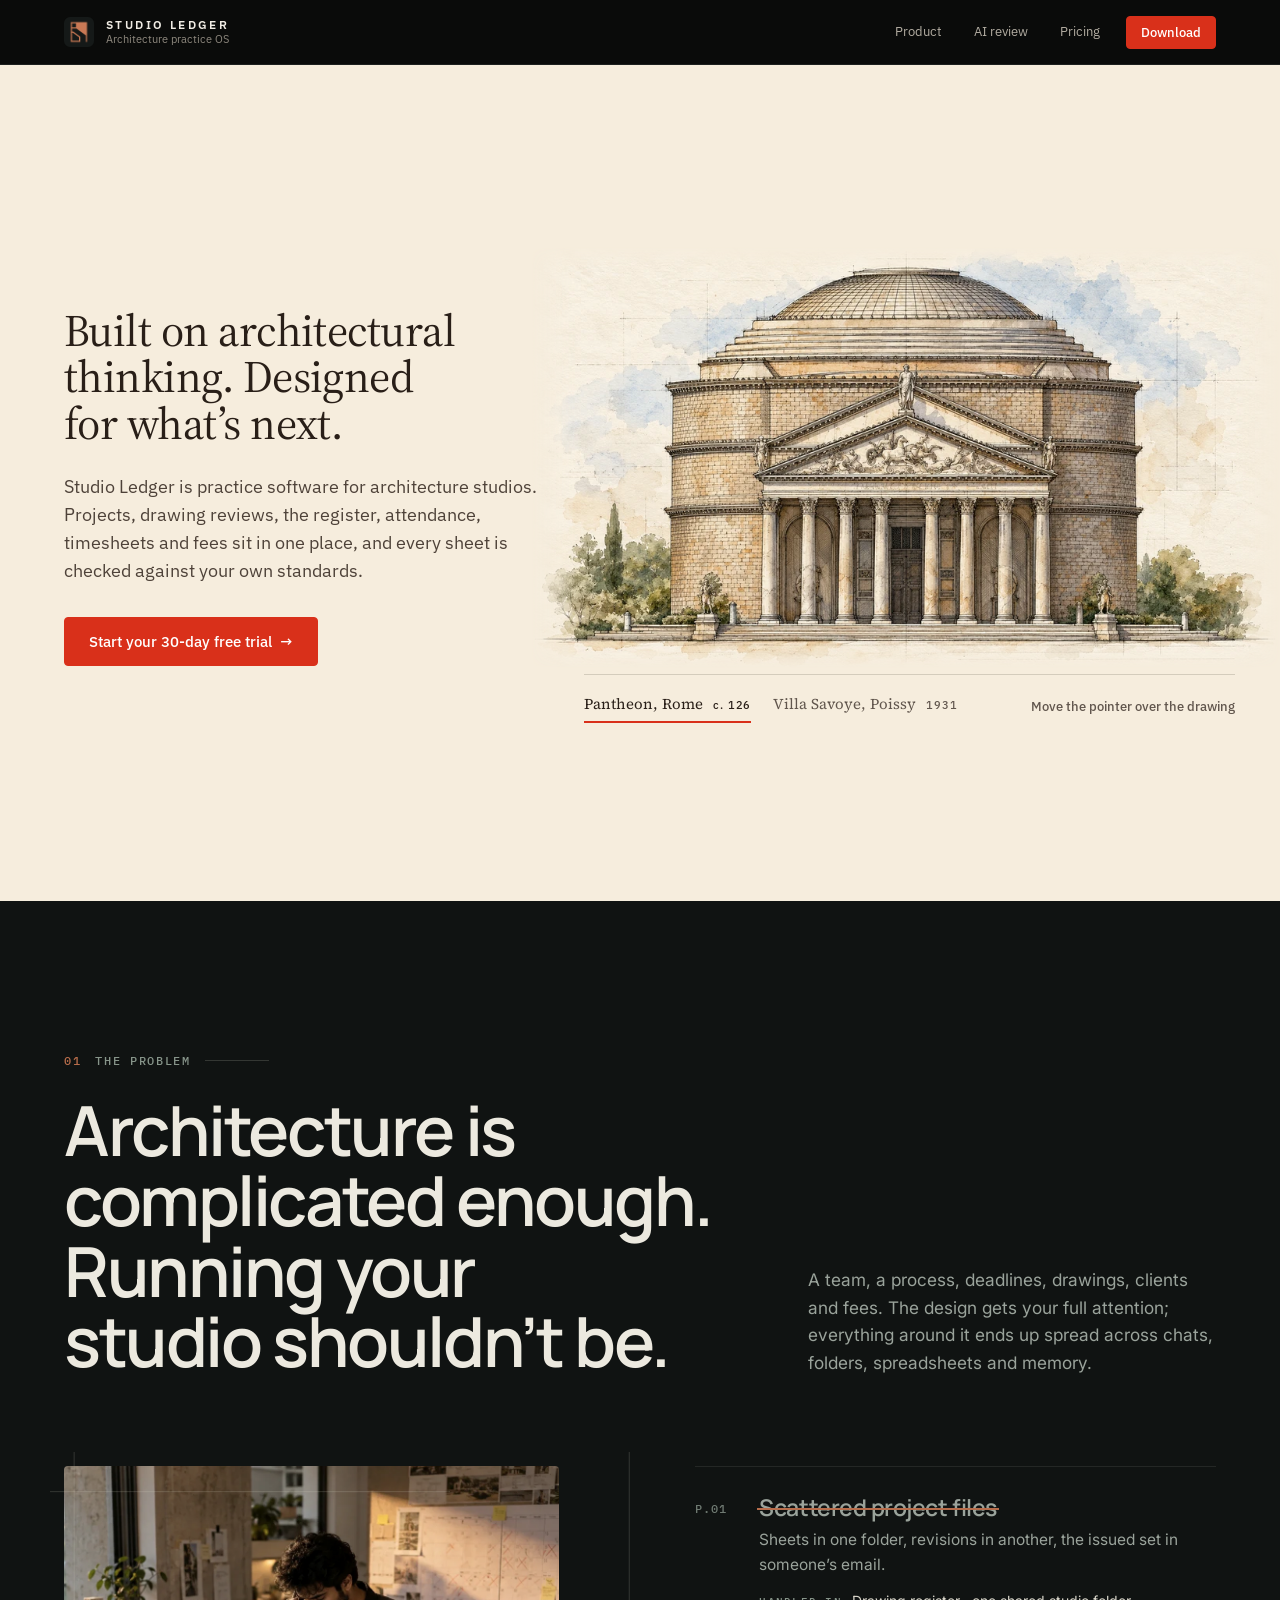
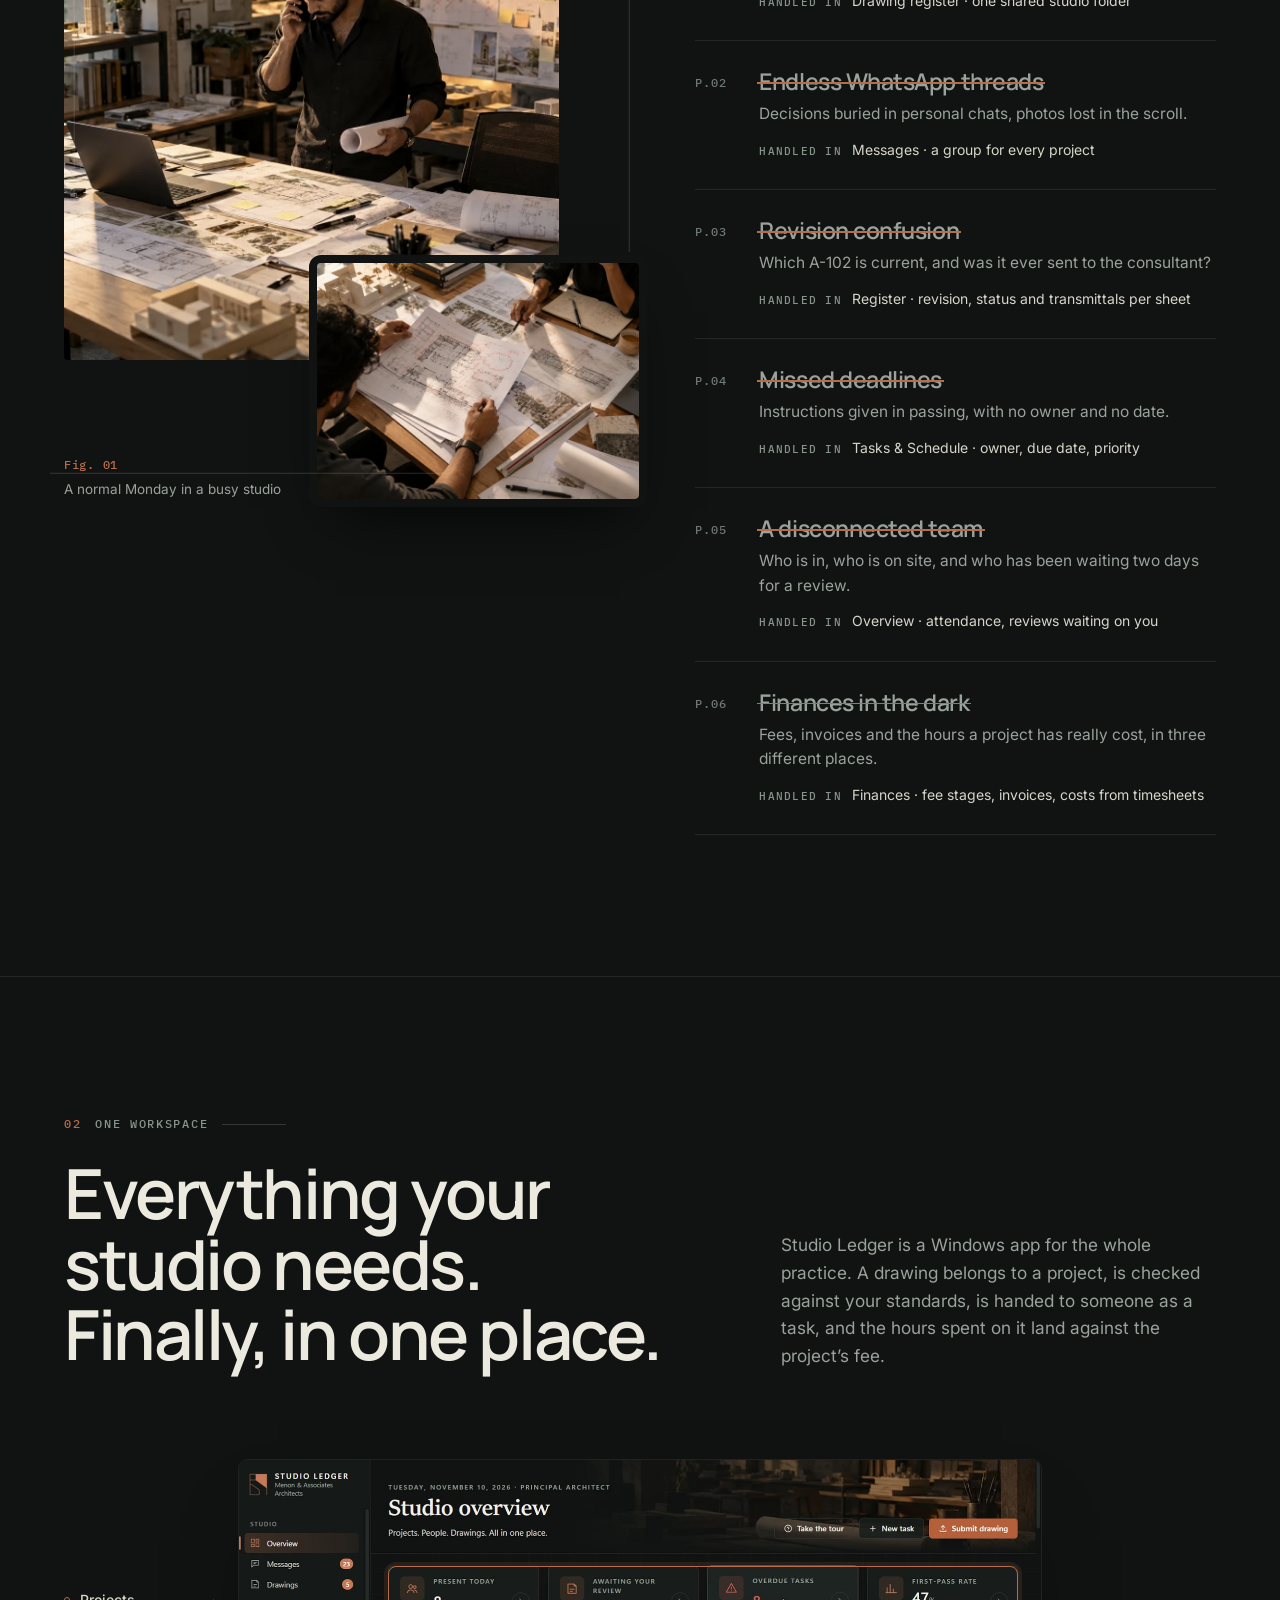
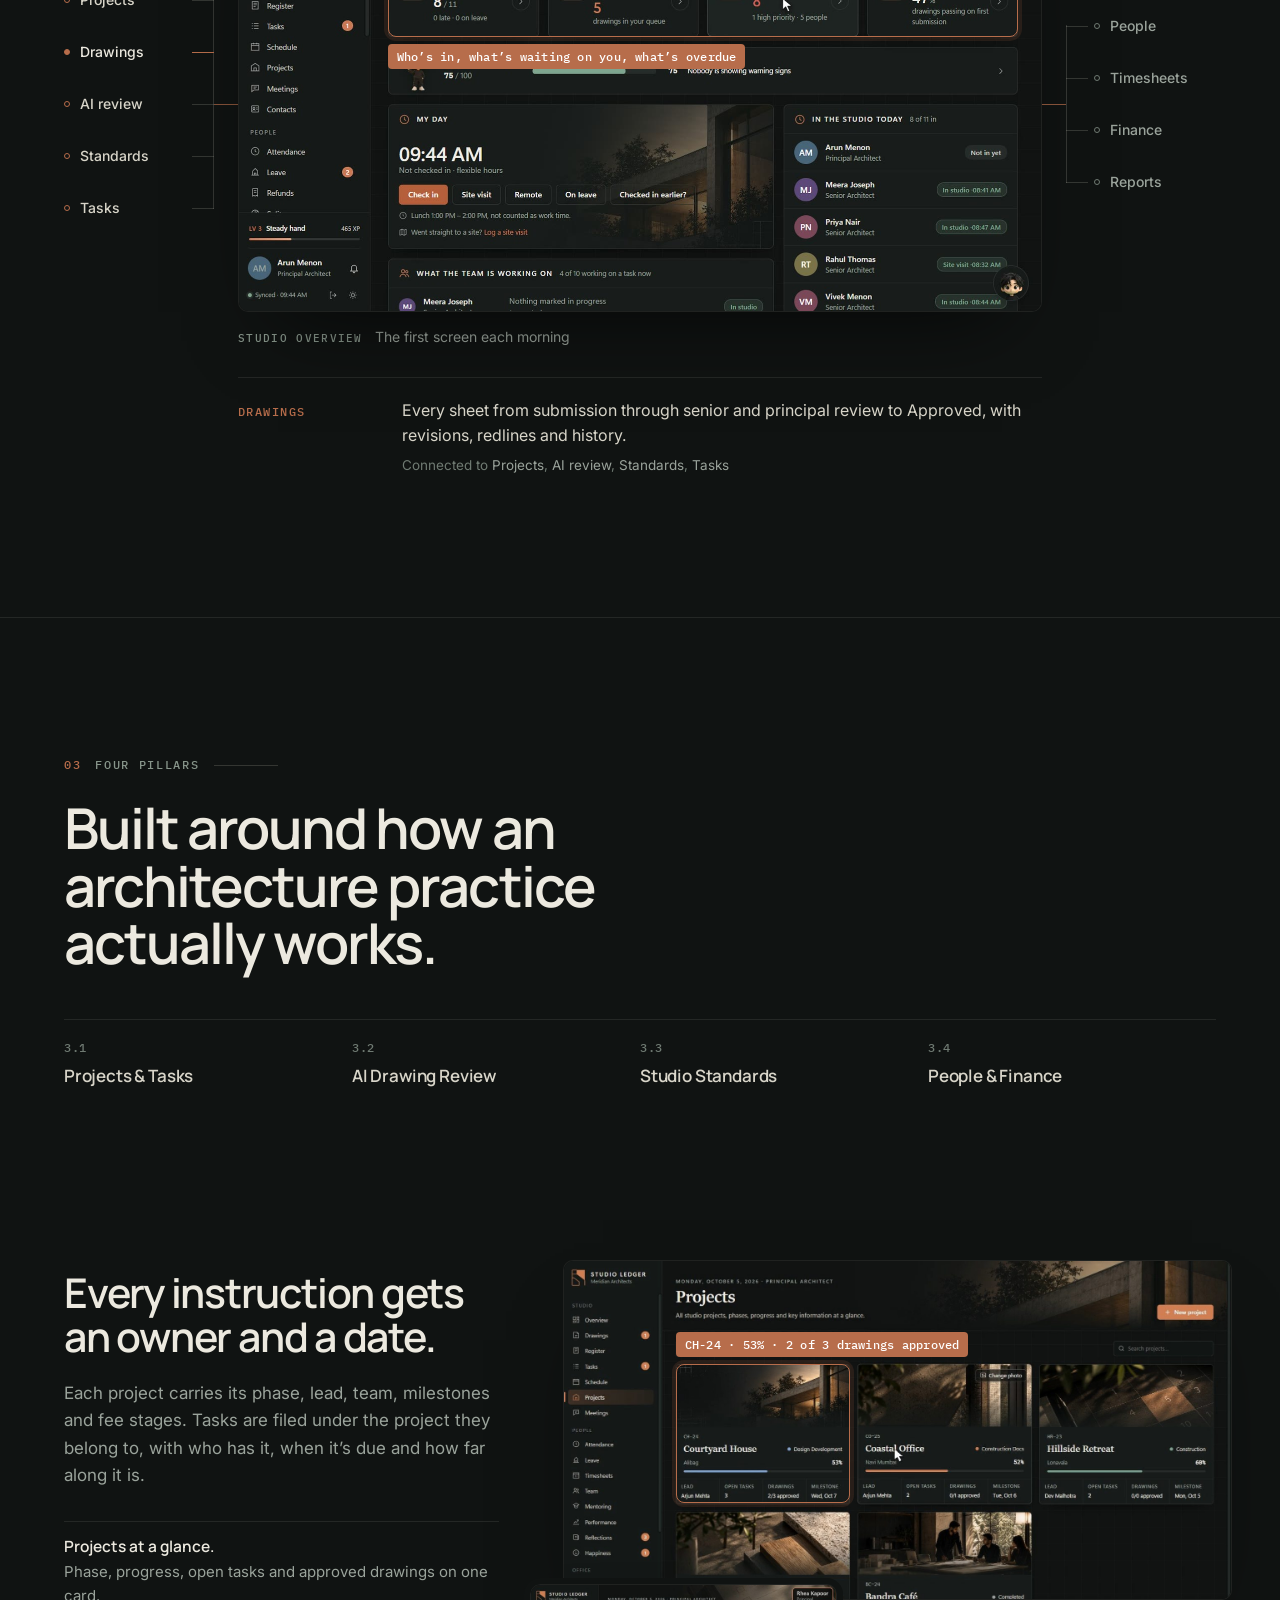
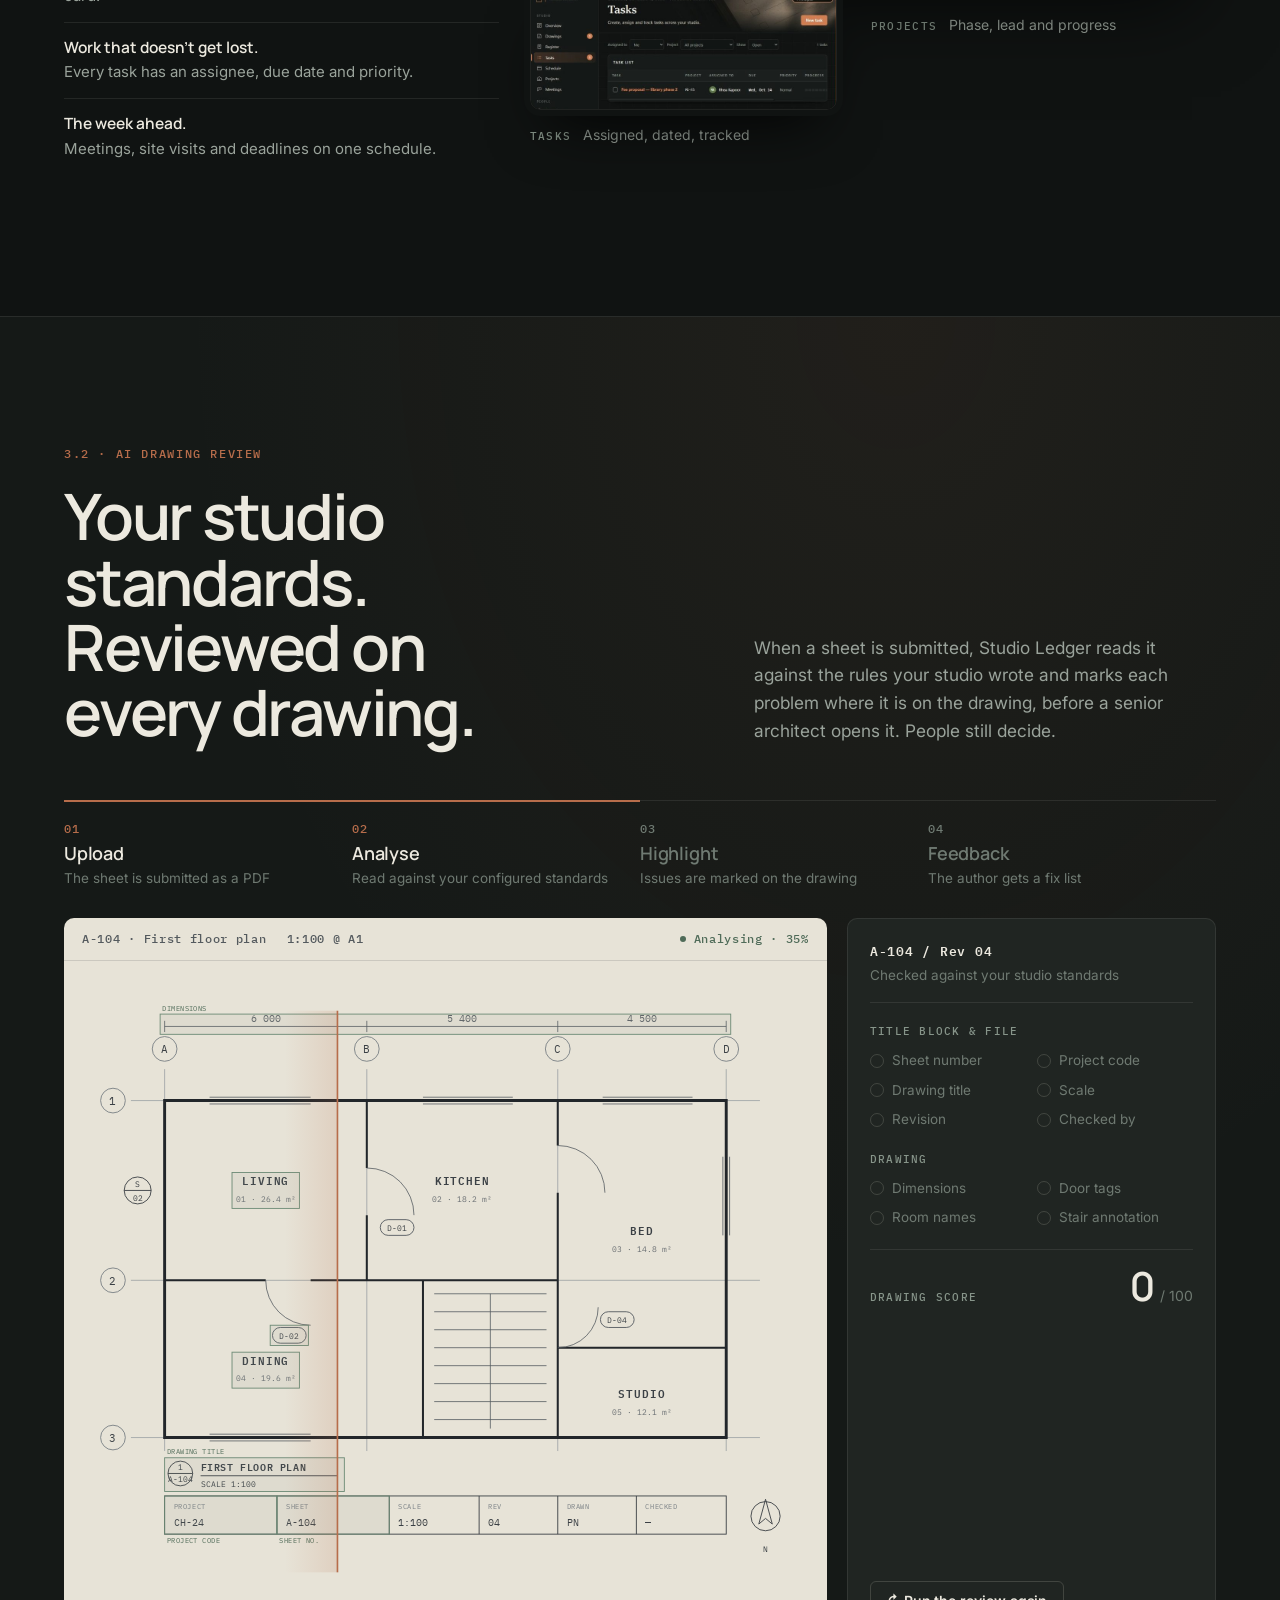
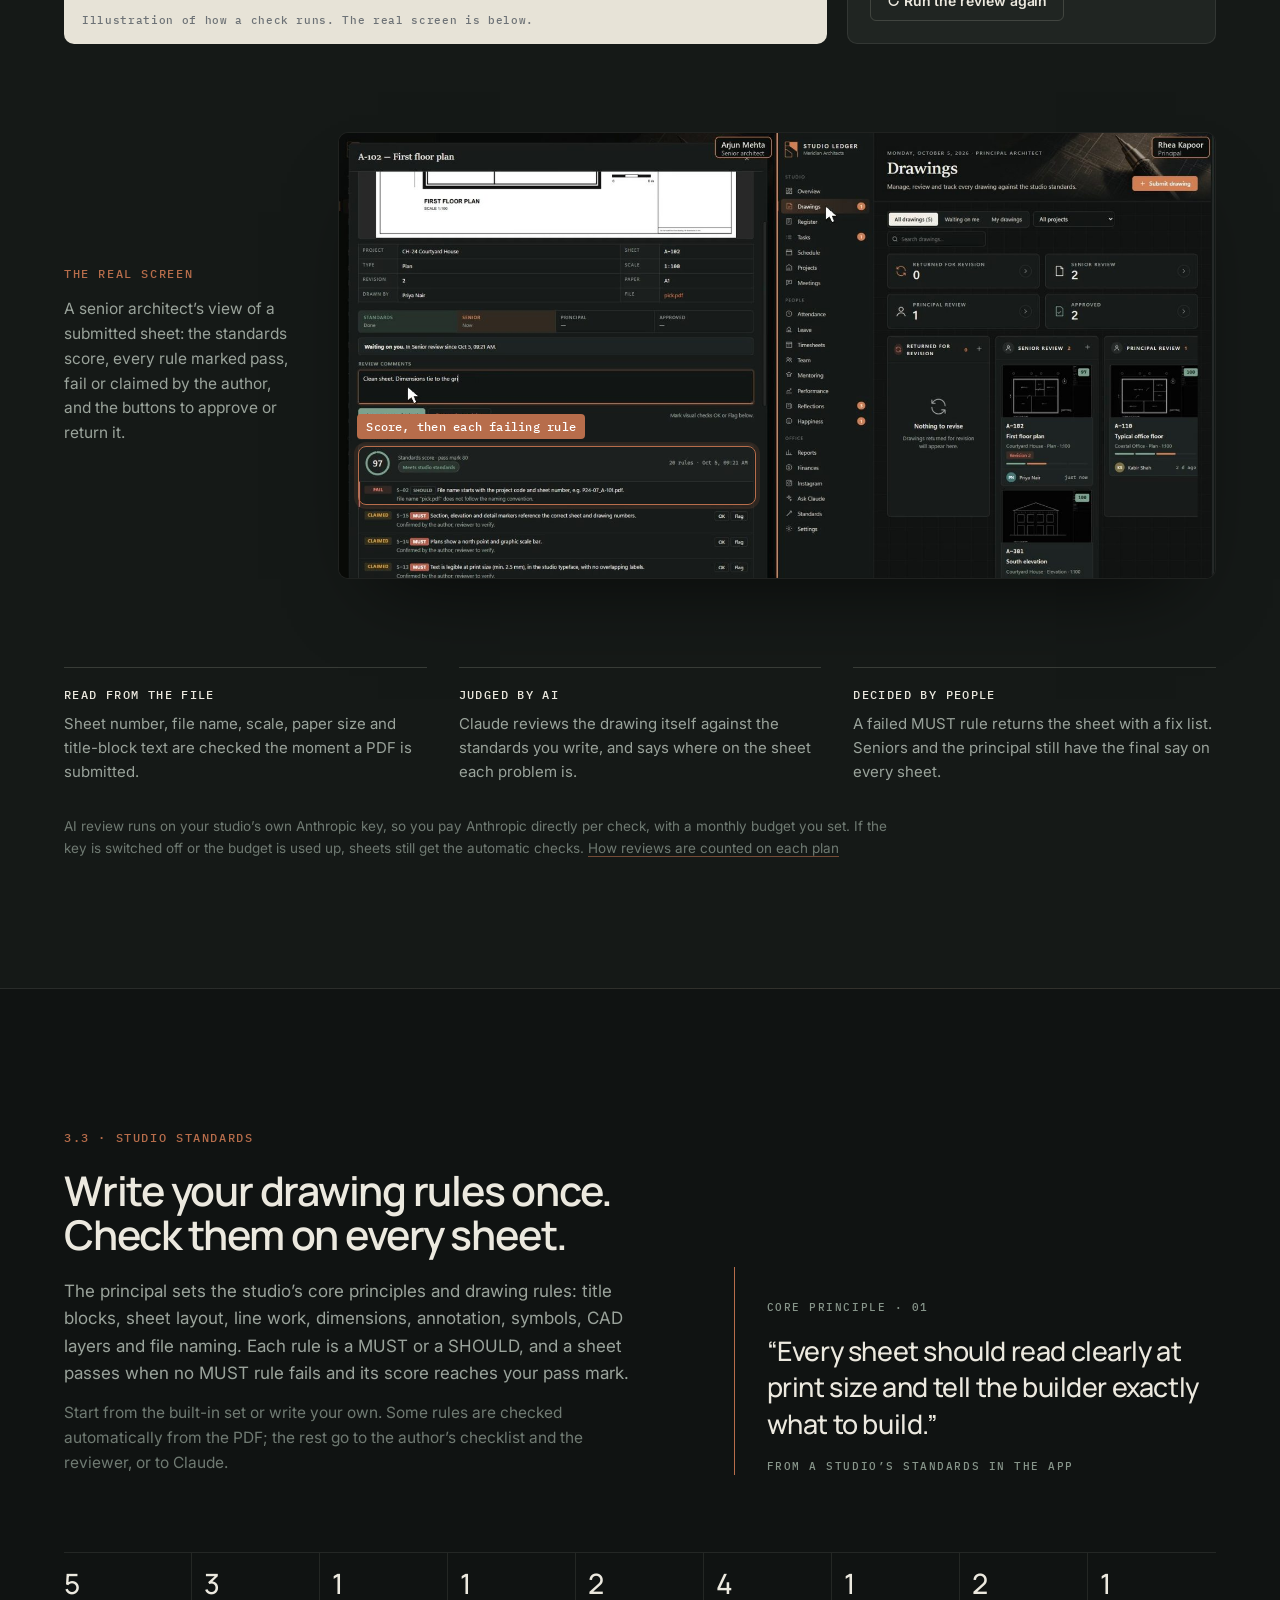
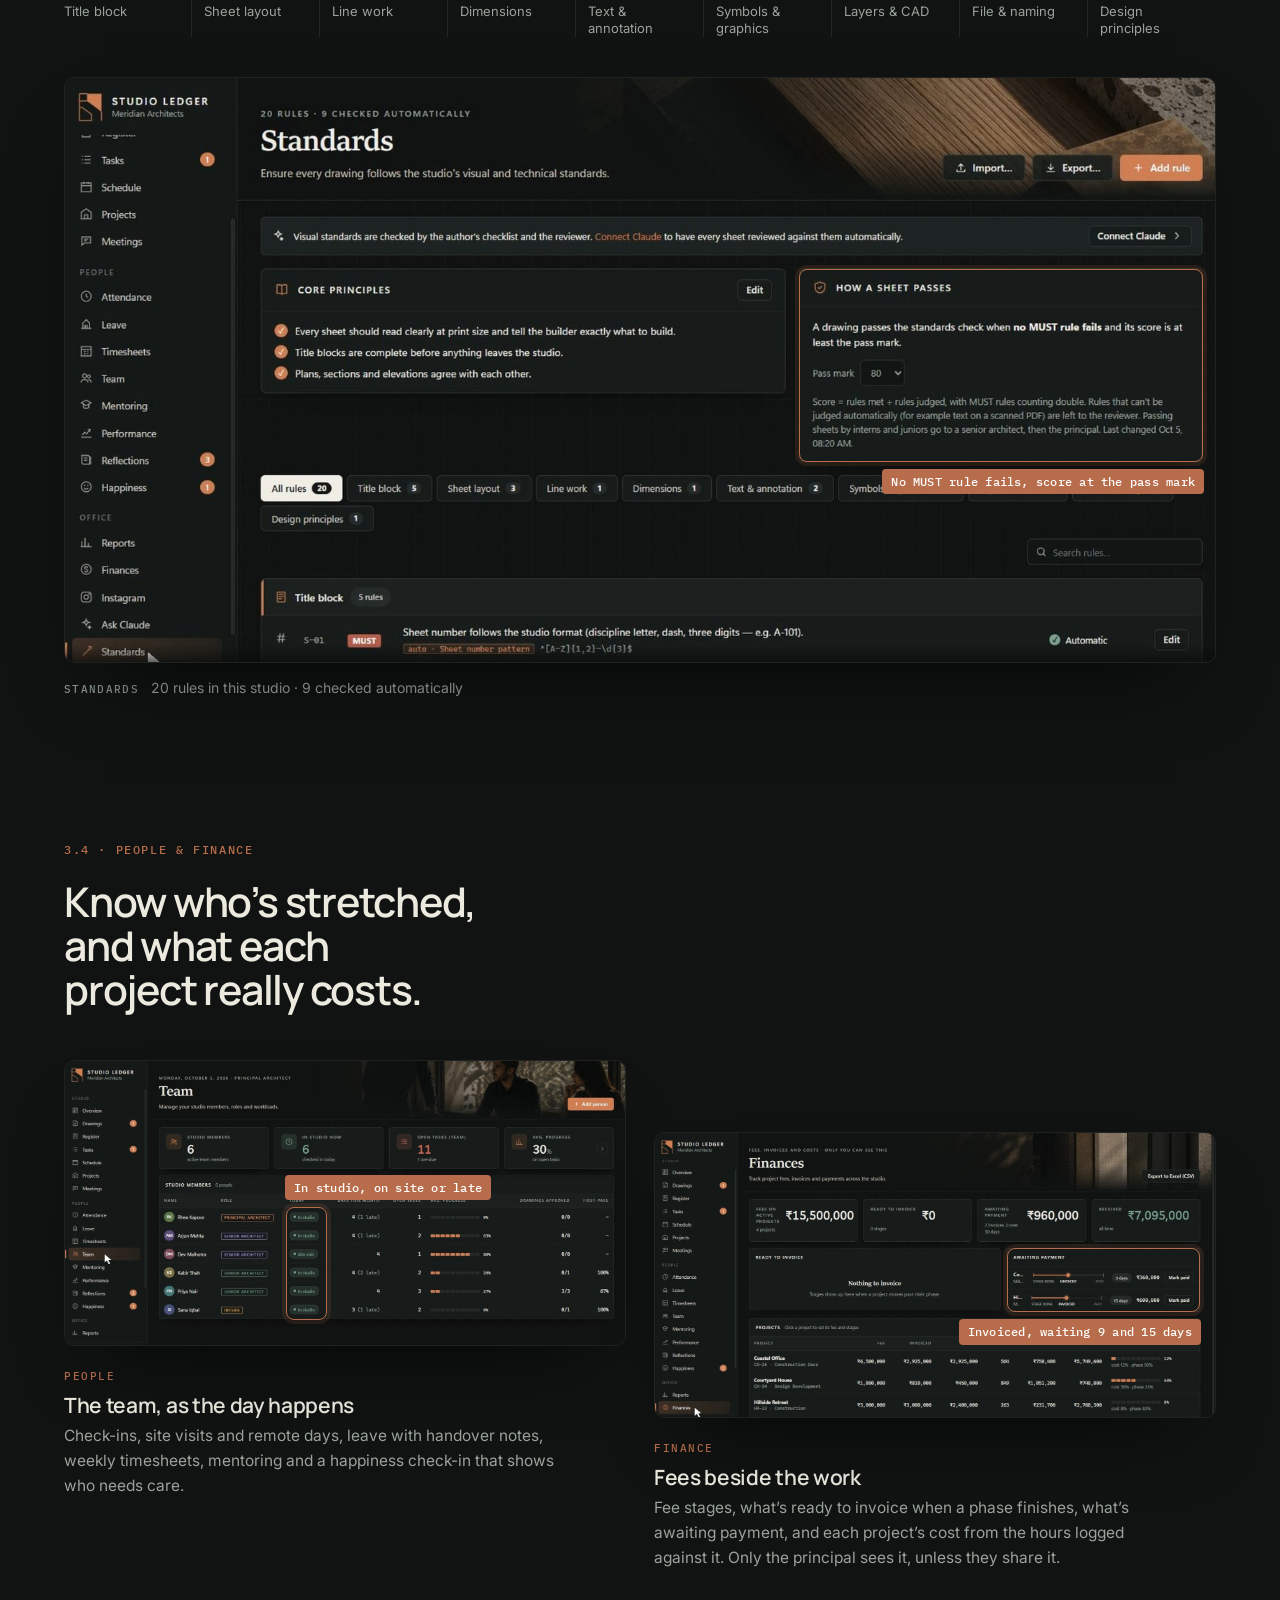
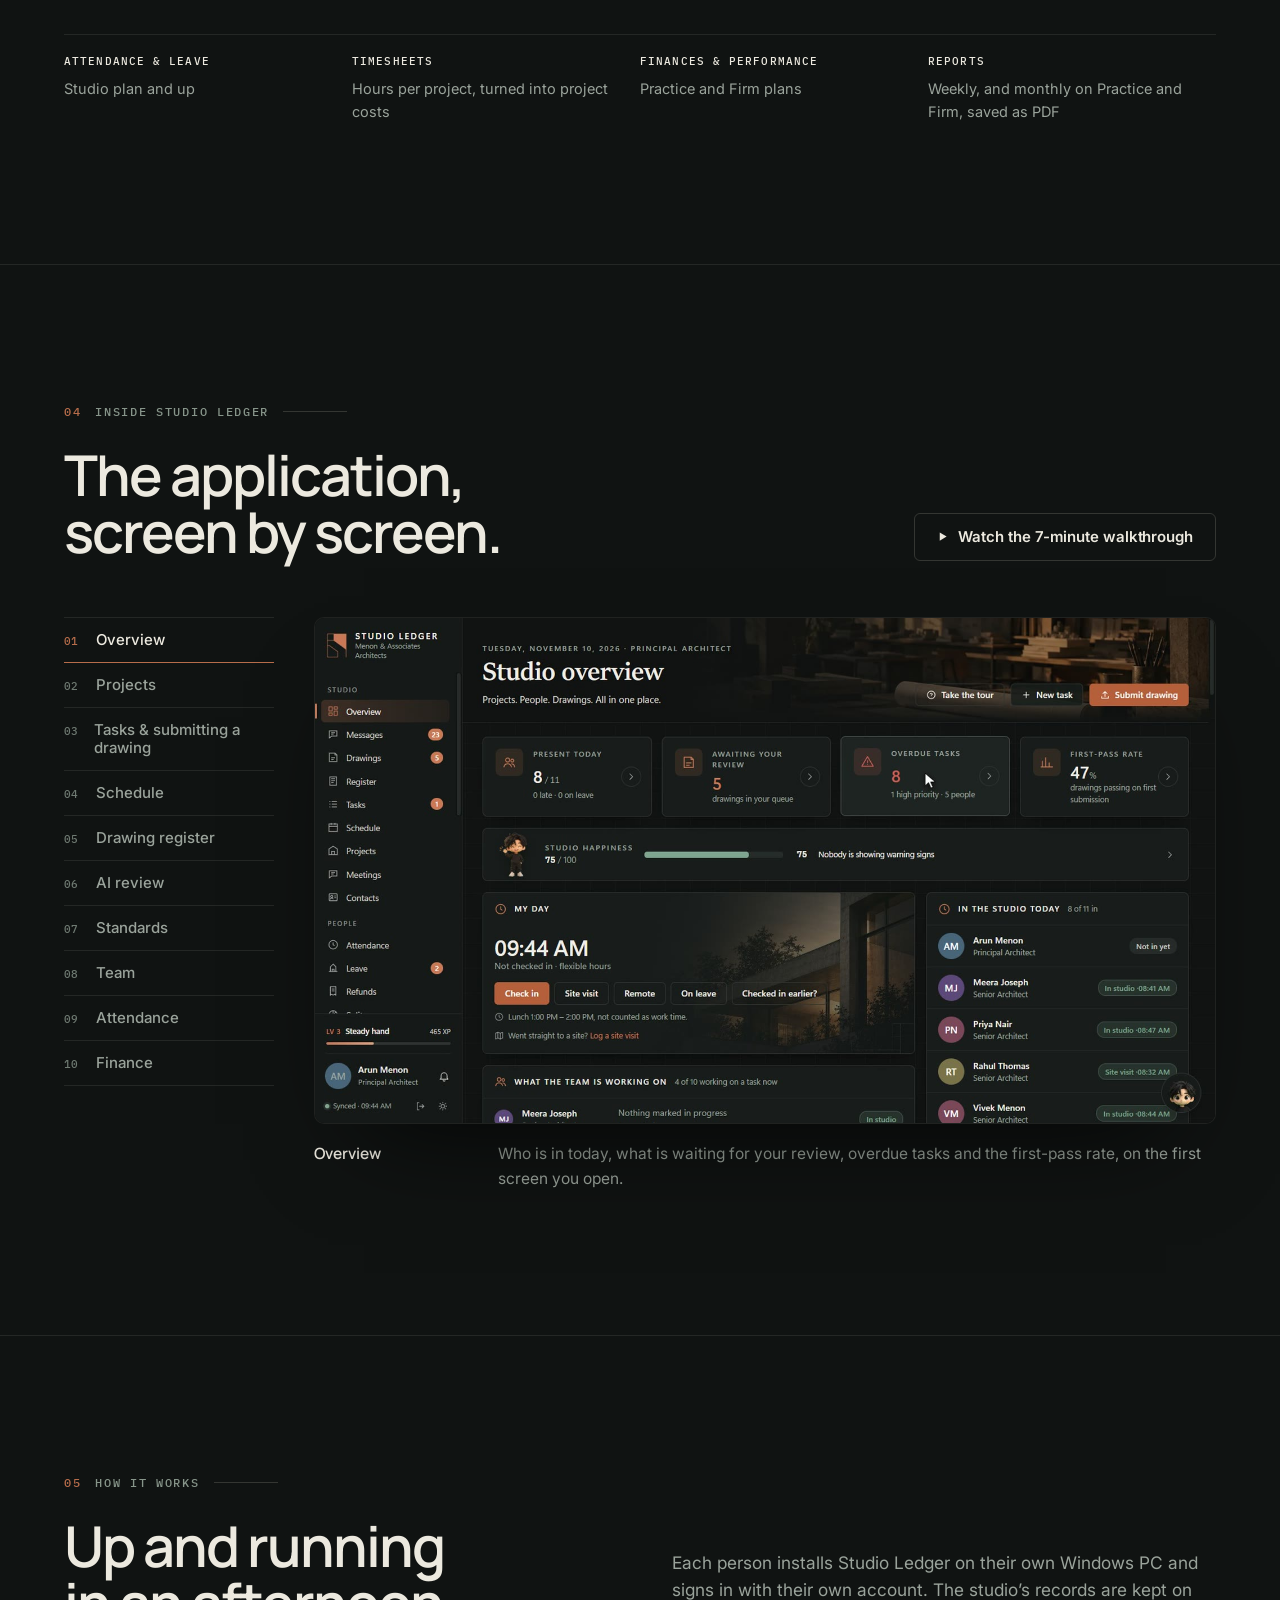
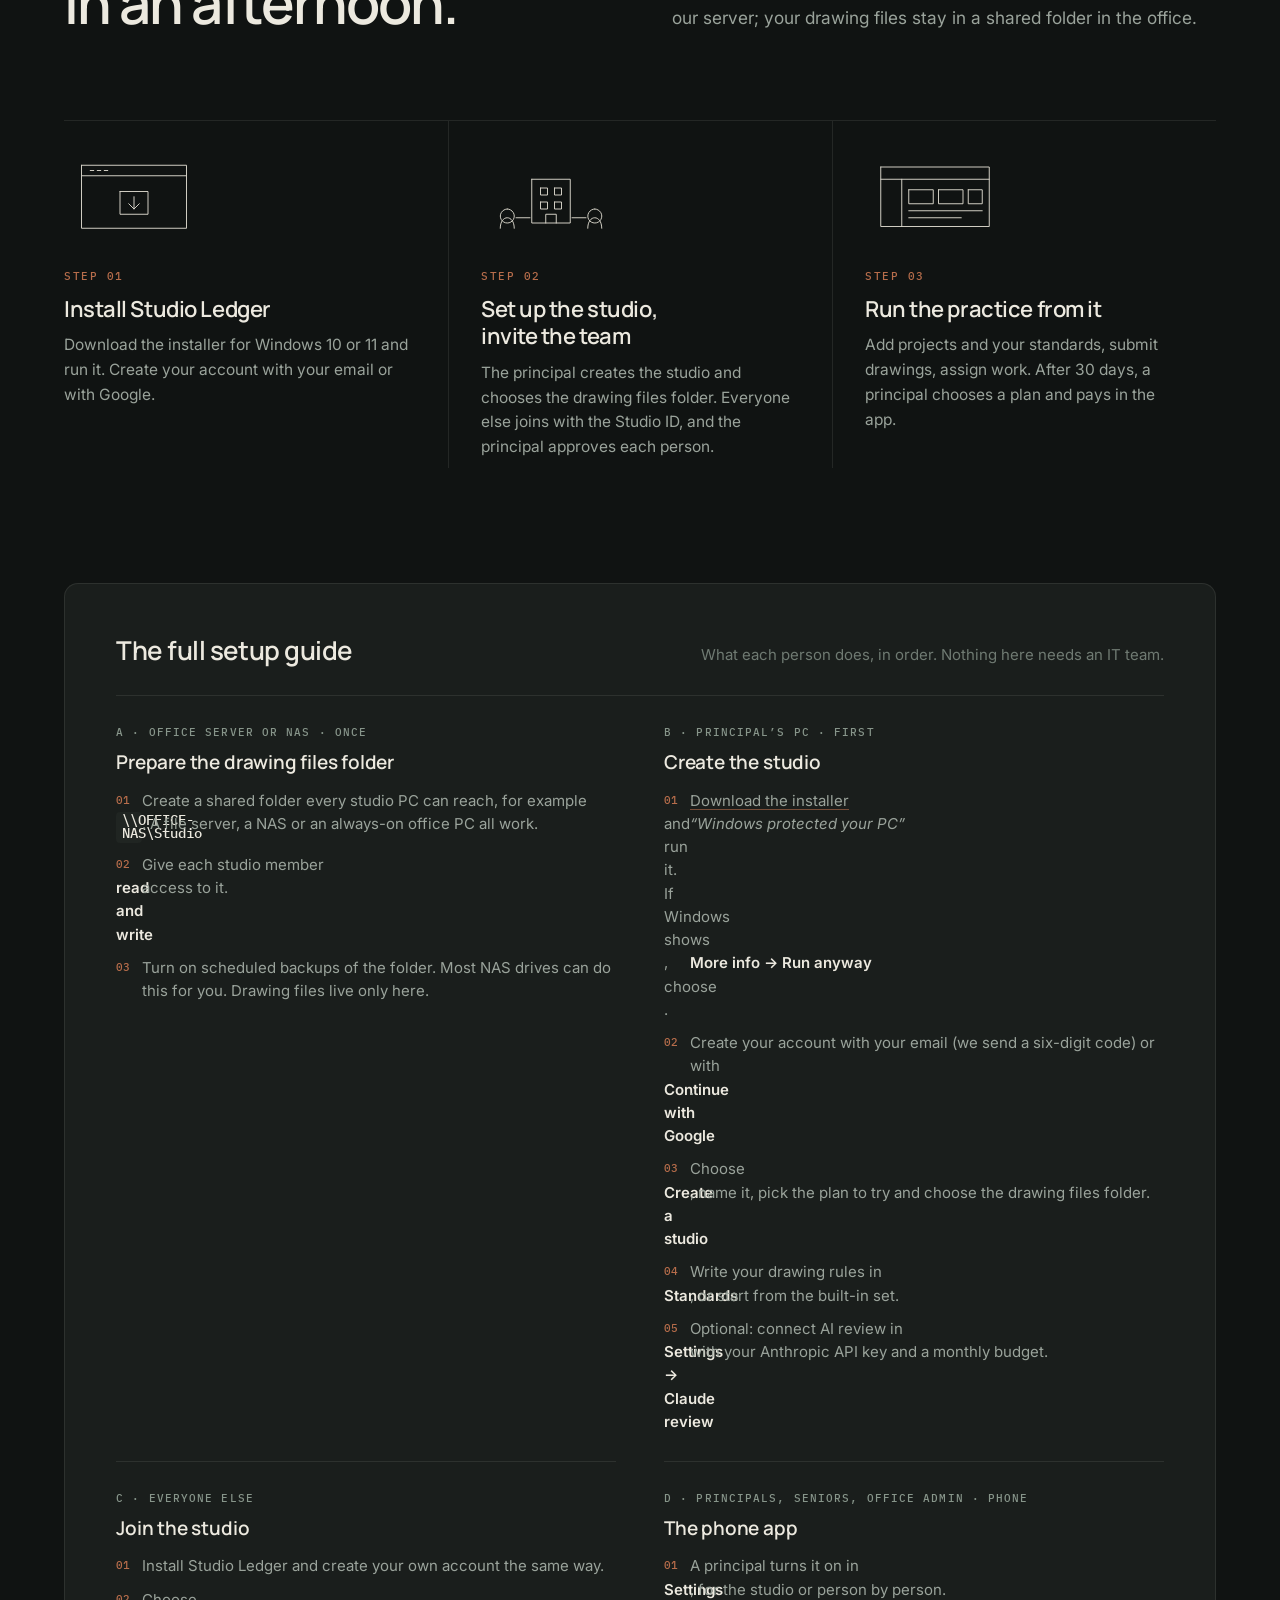
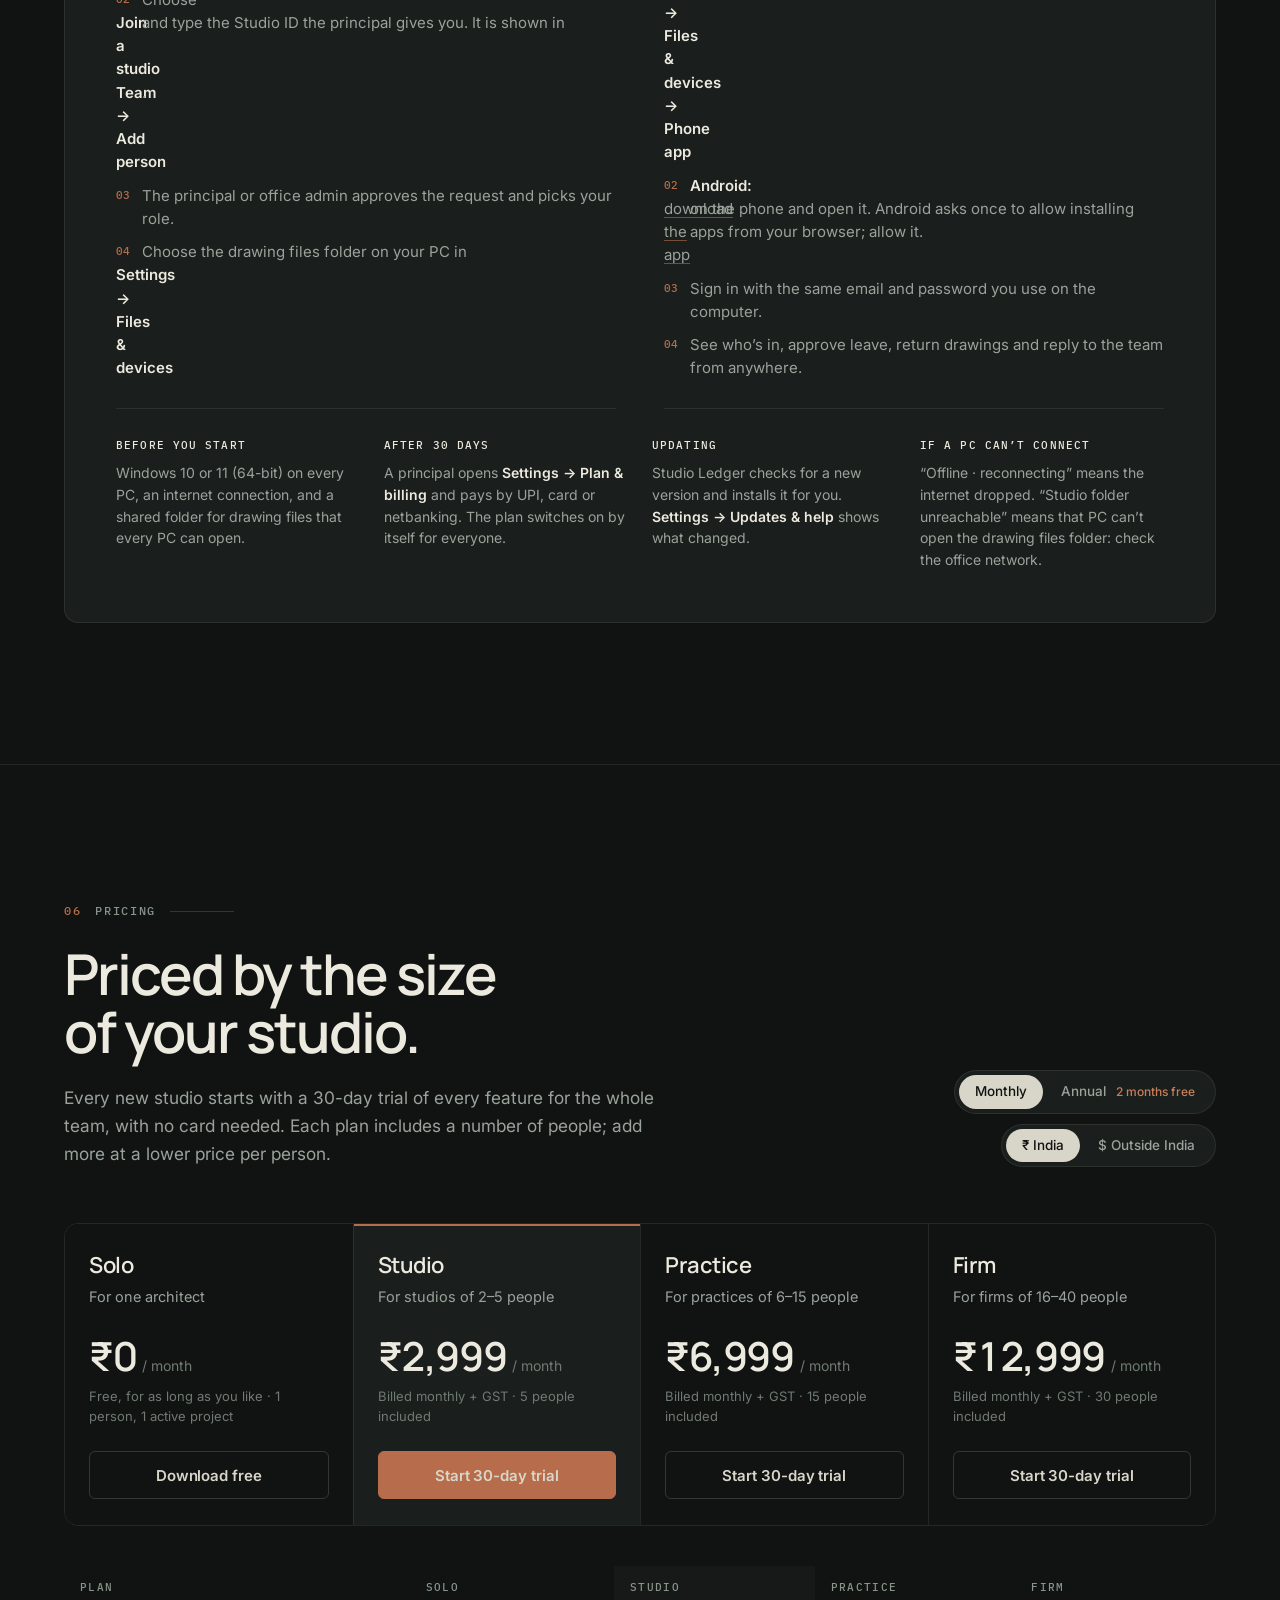
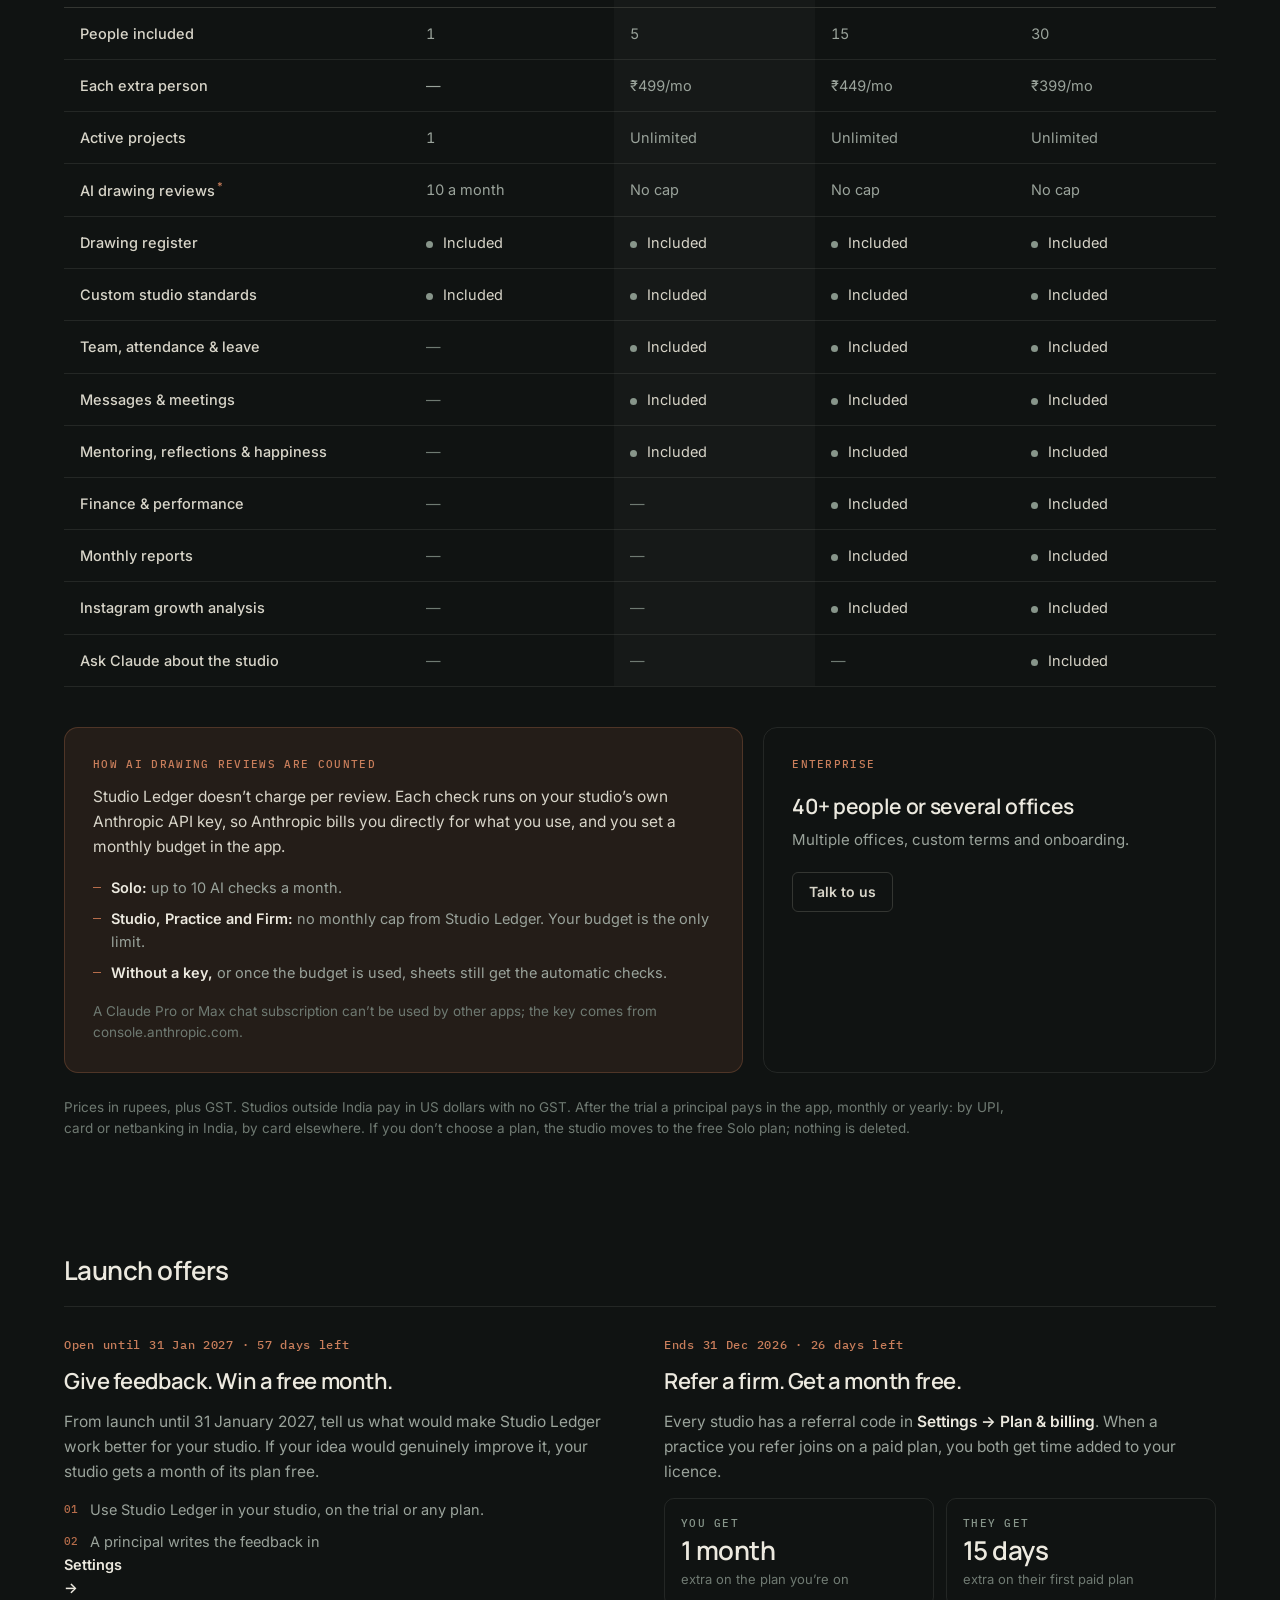
==== commit a2d506b7: "Redesign everything below the hero: dark story-led sections, AI review demo, clearer pricing The her" ====
--- a/index.html
+++ b/index.html
@@ -18,7 +18,9 @@
 <link rel="preconnect" href="https://fonts.googleapis.com">
 <link rel="preconnect" href="https://fonts.gstatic.com" crossorigin>
 <link rel="stylesheet" href="https://fonts.googleapis.com/css2?family=IBM+Plex+Sans:wght@400;500;600&family=Source+Serif+4:opsz,wght@8..60,400;8..60,500;8..60,600&display=swap">
+<link rel="stylesheet" href="https://fonts.googleapis.com/css2?family=IBM+Plex+Mono:wght@400;500&family=Inter:wght@400;500;600&family=Manrope:wght@500;600;700&display=swap">
 <link rel="stylesheet" href="styles.css?v=20261113">
+<link rel="stylesheet" href="site.css?v=20261114">
 <script type="application/ld+json">
 {"@context":"https://schema.org","@type":"SoftwareApplication","name":"Studio Ledger","operatingSystem":"Windows 10, Windows 11","applicationCategory":"BusinessApplication","description":"Practice management for architecture studios: AI drawing review against studio standards, approvals, drawing register, attendance, leave, timesheets, fees and reports.","offers":[{"@type":"Offer","name":"Solo","price":"0","priceCurrency":"INR"},{"@type":"Offer","name":"Studio","price":"2999","priceCurrency":"INR"},{"@type":"Offer","name":"Practice","price":"6999","priceCurrency":"INR"},{"@type":"Offer","name":"Firm","price":"12999","priceCurrency":"INR"}]}
 </script>
@@ -33,11 +35,9 @@
       <span><b>Studio Ledger</b><small>Architecture practice OS</small></span>
     </a>
     <nav class="links" id="links" aria-label="Main">
-      <a href="#review">Drawing review</a>
-      <a href="#journey">How it works</a>
+      <a href="#product">Product</a>
+      <a href="#review">AI review</a>
       <a href="#pricing">Pricing</a>
-      <a href="#setup">Set up</a>
-      <a href="#faq">FAQ</a>
     </nav>
     <div class="nav-cta">
       <a class="btn sm" data-download href="#start">Download</a>
@@ -84,524 +84,679 @@
   </div>
 </section>
 
-<!-- ============ STORY: the promo reel's twenty problems in four full-bleed chapters, each shown in the real app ============ -->
-<section class="story" id="story" aria-labelledby="story-title">
-  <div class="wrap story-intro">
-    <h2 id="story-title">Behind every design, a hundred moving parts.</h2>
-    <p class="sub">A team, a process, deadlines, drawings, clients, fees. Keeping them in sync is where running a studio really gets hard. Here are twenty of those parts, in four chapters, and the screen in Studio Ledger that handles each.</p>
-  </div>
-
-  <div class="chs">
-    <article class="ch ch-a" id="ch-1" aria-labelledby="ch-1-h">
-      <div class="ch-bg" aria-hidden="true"><img src="assets/story/01.webp" alt="" width="1536" height="1024" loading="lazy"></div>
-      <div class="ch-in">
-        <div class="ch-text">
-          <h3 class="ch-h" id="ch-1-h"><span class="ln"><span>The day starts</span></span><span class="ln"><span>with chasing.</span></span></h3>
-          <ul class="ch-probs" aria-label="Problems"><li><span class="strike">Chasing updates</span></li><li><span class="strike">Deadlines slipping</span></li><li><span class="strike">Reviews piling up</span></li><li><span class="strike">Information scattered</span></li><li><span class="strike">Mistakes repeating</span></li></ul>
-          <p class="ch-fix">Studio Ledger opens on one overview: what needs your attention, who’s waiting on whom, what’s due this week and who’s in. Every submitted sheet is checked against your standards, so repeated mistakes surface before review.</p>
-          <a class="ch-next" href="#ch-2">Next · The team <span aria-hidden="true">↓</span></a>
+<div class="v2" id="v2">
+
+<!-- ============ 01 · THE PROBLEM ============ -->
+<section class="v2-sec v2-problem" id="problem" aria-labelledby="problem-title">
+  <div class="v2-wrap">
+    <p class="v2-label" data-rv><span>01</span>The problem</p>
+    <div class="pb-top">
+      <h2 class="v2-h2" id="problem-title" data-split>Architecture is complicated enough. Running your studio shouldn’t be.</h2>
+      <p class="v2-lede" data-rv>A team, a process, deadlines, drawings, clients and fees. The design gets your full attention; everything around it ends up spread across chats, folders, spreadsheets and memory.</p>
+    </div>
+  </div>
+
+  <div class="v2-wrap pb-stage">
+    <figure class="pb-collage" data-rv>
+      <div class="pb-ph pb-ph-a"><img src="assets/story/01.webp" alt="An architect on the phone at a studio table covered in drawings, models and sticky notes, a wall planner crossed out behind him." width="1536" height="1024" loading="lazy" decoding="async"></div>
+      <div class="pb-ph pb-ph-b"><img src="assets/story/03.webp" alt="Two architects marking up printed floor plans in red pen, with a scale ruler and material samples on the table." width="1536" height="1024" loading="lazy" decoding="async"></div>
+      <svg class="pb-lines v2-draw" viewBox="0 0 100 100" preserveAspectRatio="none" aria-hidden="true">
+        <path pathLength="1" d="M0 6H100M0 94H100M4 0V100M96 0V100"/>
+      </svg>
+      <figcaption class="pb-cap"><span class="v2-mono">Fig. 01</span> A normal Monday in a busy studio</figcaption>
+    </figure>
+
+    <ol class="pb-list" aria-label="Everyday problems and where Studio Ledger handles them">
+      <li data-rv>
+        <span class="pb-n v2-mono">P.01</span>
+        <h3><span class="pb-strike">Scattered project files</span></h3>
+        <p>Sheets in one folder, revisions in another, the issued set in someone’s email.</p>
+        <p class="pb-fix"><span class="v2-mono">Handled in</span> Drawing register · one shared studio folder</p>
+      </li>
+      <li data-rv>
+        <span class="pb-n v2-mono">P.02</span>
+        <h3><span class="pb-strike">Endless WhatsApp threads</span></h3>
+        <p>Decisions buried in personal chats, photos lost in the scroll.</p>
+        <p class="pb-fix"><span class="v2-mono">Handled in</span> Messages · a group for every project</p>
+      </li>
+      <li data-rv>
+        <span class="pb-n v2-mono">P.03</span>
+        <h3><span class="pb-strike">Revision confusion</span></h3>
+        <p>Which A-102 is current, and was it ever sent to the consultant?</p>
+        <p class="pb-fix"><span class="v2-mono">Handled in</span> Register · revision, status and transmittals per sheet</p>
+      </li>
+      <li data-rv>
+        <span class="pb-n v2-mono">P.04</span>
+        <h3><span class="pb-strike">Missed deadlines</span></h3>
+        <p>Instructions given in passing, with no owner and no date.</p>
+        <p class="pb-fix"><span class="v2-mono">Handled in</span> Tasks &amp; Schedule · owner, due date, priority</p>
+      </li>
+      <li data-rv>
+        <span class="pb-n v2-mono">P.05</span>
+        <h3><span class="pb-strike">A disconnected team</span></h3>
+        <p>Who is in, who is on site, and who has been waiting two days for a review.</p>
+        <p class="pb-fix"><span class="v2-mono">Handled in</span> Overview · attendance, reviews waiting on you</p>
+      </li>
+      <li data-rv>
+        <span class="pb-n v2-mono">P.06</span>
+        <h3><span class="pb-strike">Finances in the dark</span></h3>
+        <p>Fees, invoices and the hours a project has really cost, in three different places.</p>
+        <p class="pb-fix"><span class="v2-mono">Handled in</span> Finances · fee stages, invoices, costs from timesheets</p>
+      </li>
+    </ol>
+  </div>
+</section>
+
+<!-- ============ 02 · THE TRANSFORMATION ============ -->
+<section class="v2-sec v2-hub" id="product" aria-labelledby="hub-title">
+  <div class="v2-wrap">
+    <p class="v2-label" data-rv><span>02</span>One workspace</p>
+    <div class="hub-top">
+      <h2 class="v2-h2" id="hub-title" data-split>Everything your studio needs. Finally, in one place.</h2>
+      <p class="v2-lede" data-rv>Studio Ledger is a Windows app for the whole practice. A drawing belongs to a project, is checked against your standards, is handed to someone as a task, and the hours spent on it land against the project’s fee.</p>
+    </div>
+  </div>
+
+  <div class="v2-wrap hub" id="hub">
+    <ul class="hub-col hub-l" aria-label="Parts of the workspace">
+      <li><button type="button" data-node="projects">Projects</button></li>
+      <li><button type="button" data-node="drawings">Drawings</button></li>
+      <li><button type="button" data-node="ai" class="is-ai">AI review</button></li>
+      <li><button type="button" data-node="standards">Standards</button></li>
+      <li><button type="button" data-node="tasks">Tasks</button></li>
+    </ul>
+    <figure class="hub-shot">
+      <div class="v2-shot" data-zoom>
+        <img src="assets/app/overview.jpg" alt="Studio Ledger studio overview: present today 8 of 11, five drawings awaiting review, eight overdue tasks, a 47% first-pass rate, the studio happiness bar, my day with check-in buttons and who is in the studio today." width="1600" height="900" loading="lazy" decoding="async">
+        <span class="v2-mark" style="--x:18.6%;--y:23.4%;--w:78.5%;--h:15.7%" data-side="below"><span>Who’s in, what’s waiting on you, what’s overdue</span></span>
+      </div>
+      <figcaption class="v2-cap"><span class="v2-mono">Studio overview</span> The first screen each morning</figcaption>
+    </figure>
+    <ul class="hub-col hub-r" aria-label="More parts of the workspace">
+      <li><button type="button" data-node="people">People</button></li>
+      <li><button type="button" data-node="timesheets">Timesheets</button></li>
+      <li><button type="button" data-node="finance">Finance</button></li>
+      <li><button type="button" data-node="reports">Reports</button></li>
+    </ul>
+    <div class="hub-info" aria-live="polite">
+      <p class="v2-mono" id="hub-k">Drawings</p>
+      <p id="hub-t">Every sheet from submission through senior and principal review to Approved, with revisions, redlines and history.</p>
+      <p class="hub-links" id="hub-l"></p>
+    </div>
+  </div>
+</section>
+
+<!-- ============ 03 · FOUR PILLARS ============ -->
+<section class="v2-sec v2-pillars" id="pillars" aria-labelledby="pillars-title">
+  <div class="v2-wrap">
+    <p class="v2-label" data-rv><span>03</span>Four pillars</p>
+    <h2 class="v2-h2 v2-h2-sm" id="pillars-title" data-split>Built around how an architecture practice actually works.</h2>
+    <ol class="pl-index" data-rv>
+      <li><a href="#p-projects"><span class="v2-mono">3.1</span>Projects &amp; Tasks</a></li>
+      <li><a href="#review"><span class="v2-mono">3.2</span>AI Drawing Review</a></li>
+      <li><a href="#p-standards"><span class="v2-mono">3.3</span>Studio Standards</a></li>
+      <li><a href="#p-people"><span class="v2-mono">3.4</span>People &amp; Finance</a></li>
+    </ol>
+  </div>
+
+  <!-- 3.1 Projects & Tasks: copy left, two overlapping screens right -->
+  <article class="pl pl-projects" id="p-projects" aria-labelledby="p1-h">
+    <div class="v2-wrap pl1">
+      <div class="pl-copy">
+        <p class="pl-k v2-mono" data-rv>3.1 · Projects &amp; Tasks</p>
+        <h3 class="v2-h3" id="p1-h" data-split>Every instruction gets an owner and a date.</h3>
+        <p class="pl-p" data-rv>Each project carries its phase, lead, team, milestones and fee stages. Tasks are filed under the project they belong to, with who has it, when it’s due and how far along it is.</p>
+        <ul class="pl-ben" data-rv>
+          <li><b>Projects at a glance.</b> Phase, progress, open tasks and approved drawings on one card.</li>
+          <li><b>Work that doesn’t get lost.</b> Every task has an assignee, due date and priority.</li>
+          <li><b>The week ahead.</b> Meetings, site visits and deadlines on one schedule.</li>
+        </ul>
+      </div>
+      <div class="pl1-shots">
+        <figure class="pl1-a">
+          <div class="v2-shot" data-zoom>
+            <img src="assets/app/projects.jpg" alt="Studio Ledger projects: Courtyard House in design development at 53%, Coastal Office in construction docs at 52% and Hillside Retreat in construction at 60%, each with lead, open tasks, approved drawings and next milestone." width="1600" height="813" loading="lazy" decoding="async">
+            <span class="v2-mark" style="--x:16.8%;--y:30.6%;--w:26%;--h:41%"><span>CH-24 · 53% · 2 of 3 drawings approved</span></span>
+          </div>
+          <figcaption class="v2-cap"><span class="v2-mono">Projects</span> Phase, lead and progress</figcaption>
+        </figure>
+        <figure class="pl1-b">
+          <div class="v2-shot v2-shot-crop" data-zoom>
+            <img src="assets/app/check.jpg" alt="Studio Ledger tasks list: a fee proposal task for the library project, assigned to Rhea Kapoor, due Wednesday 14 October, normal priority." width="1600" height="813" loading="lazy" decoding="async">
+          </div>
+          <figcaption class="v2-cap"><span class="v2-mono">Tasks</span> Assigned, dated, tracked</figcaption>
+        </figure>
+      </div>
+    </div>
+  </article>
+
+  <!-- 3.2 AI Drawing Review: the large demonstration -->
+  <article class="pl pl-review" id="review" aria-labelledby="review-title">
+    <div class="v2-wrap">
+      <div class="rv-top">
+        <div>
+          <p class="pl-k v2-mono" data-rv>3.2 · AI Drawing Review</p>
+          <h3 class="v2-h2" id="review-title" data-split>Your studio standards. Reviewed on every drawing.</h3>
         </div>
-        <figure class="ch-shot">
-          <div class="ch-frame"><div class="ch-pic"><div class="aw" data-ui role="img" aria-label="Studio Ledger overview: my day, the four items that need attention including A-110 waiting two days for principal review, who is in the studio today, and upcoming deadlines."><div class="aw-side"><div class="aw-brand"><i></i><b>Studio Ledger</b><small>Meridian Architects</small></div><p>Studio</p><ul><li class="on"><i></i>Overview</li><li><i></i>Drawings<em>1</em></li><li><i></i>Register</li><li><i></i>Tasks<em>1</em></li><li><i></i>Schedule</li><li><i></i>Projects</li><li><i></i>Meetings</li></ul><p>People</p><ul><li><i></i>Attendance</li><li><i></i>Leave</li><li><i></i>Timesheets</li><li><i></i>Team</li><li><i></i>Mentoring</li><li><i></i>Performance</li><li><i></i>Reflections<em>3</em></li><li><i></i>Happiness<em>1</em></li></ul><p>Office</p><ul><li><i></i>Reports</li><li><i></i>Finances</li></ul></div><div class="aw-main"><div class="aw-strip"><span class="aw-kick">Studio happiness</span><b>66</b><span class="aw-dim">/ 100</span><span class="aw-bar"><i style="--w:.66"></i></span><span>1 person needs care · Kabir</span></div><div class="aw-cols"><div><div class="aw-panel aw-day"><div class="aw-ph">My day</div><div class="aw-day-in"><div><b class="aw-time">09:20 AM</b><span class="aw-dim">Not checked in · office opens 09:30</span></div><div class="aw-btns"><span class="aw-btn pri">Check in</span><span class="aw-btn">Site visit</span><span class="aw-btn">Remote</span><span class="aw-btn">On leave</span></div></div></div><div class="aw-panel"><div class="aw-ph">Needs your attention <small>4 items</small></div><div class="aw-row"><span class="aw-thumb"></span><div class="aw-grow"><b>A-110 — Typical office floor</b><span class="aw-dim">Coastal Office · Construction Docs</span></div><span class="aw-chip warn">Principal review</span><div class="aw-r aw-wait"><b class="aw-amber">Waiting 2 days</b><span class="aw-dim">Kabir Shah</span><span class="ch-note" style="--x: 30%; --y: 30%" data-side="left"><span>Waiting 2 days · principal review</span></span></div><span class="aw-btn">Review</span></div><div class="aw-row"><div class="aw-grow"><b>Last week’s report is ready</b><span class="aw-dim">Attendance, drawings, hours and the week ahead</span></div><span class="aw-chip warn">Report</span></div><div class="aw-row"><span class="aw-av t4">KS</span><div class="aw-grow"><b>Kabir Shah may be struggling</b><span class="aw-dim">68 h a week · 22 late nights</span></div><span class="aw-chip bad">Happiness 31</span></div><div class="aw-row"><span class="aw-av t4">KS</span><div class="aw-grow"><b>Site survey drawings</b><span class="aw-dim">Kabir Shah · Riverside Library</span></div><span class="aw-chip bad">Critical</span><span class="aw-chip bad">2d overdue</span></div></div></div><div><div class="aw-panel"><div class="aw-ph">In the studio today <small>4 of 6 in</small></div><div class="aw-row"><span class="aw-av t1">RK</span><div class="aw-grow"><b>Rhea Kapoor</b><span class="aw-dim">Principal Architect</span></div><span class="aw-chip">Not in yet</span></div><div class="aw-row"><span class="aw-av t2">AM</span><div class="aw-grow"><b>Arjun Mehta</b><span class="aw-dim">Senior Architect</span></div><span class="aw-chip ok">In studio · 09:02 AM</span></div><div class="aw-row"><span class="aw-av t3">DM</span><div class="aw-grow"><b>Dev Malhotra</b><span class="aw-dim">Senior Architect</span></div><span class="aw-chip ok">Site visit · 08:45 AM</span></div><div class="aw-row"><span class="aw-av t4">KS</span><div class="aw-grow"><b>Kabir Shah</b><span class="aw-dim">Junior Architect</span></div><span class="aw-chip ok">In studio · 09:14 AM</span></div><div class="aw-row"><span class="aw-av t5">PN</span><div class="aw-grow"><b>Priya Nair</b><span class="aw-dim">Junior Architect</span></div><span class="aw-chip">Not in yet</span></div><div class="aw-row"><span class="aw-av t6">SI</span><div class="aw-grow"><b>Sana Iqbal</b><span class="aw-dim">Intern</span></div><span class="aw-chip ok">In studio · 09:08 AM</span></div></div><div class="aw-panel"><div class="aw-ph">Upcoming deadlines <small class="aw-link">View all →</small></div><div class="aw-row hot"><div class="aw-grow"><b>Site survey drawings</b><span class="aw-dim">Riverside Library · overdue</span></div><div class="aw-r"><b>Mon</b><span class="aw-red">Overdue</span></div></div><div class="aw-row"><div class="aw-grow"><b>Site visit report</b><span class="aw-dim">Hillside Retreat</span></div><div class="aw-r"><b>Mon</b><span class="aw-red">Due today</span></div></div></div></div></div></div></div></div></div>
-          <figcaption>Overview · the first screen of the day</figcaption>
+        <p class="v2-lede" data-rv>When a sheet is submitted, Studio Ledger reads it against the rules your studio wrote and marks each problem where it is on the drawing, before a senior architect opens it. People still decide.</p>
+      </div>
+
+      <ol class="rv-steps" id="rv-steps" aria-label="How a review runs">
+        <li data-step="0"><span class="v2-mono">01</span><b>Upload</b><small>The sheet is submitted as a PDF</small></li>
+        <li data-step="1"><span class="v2-mono">02</span><b>Analyse</b><small>Read against your configured standards</small></li>
+        <li data-step="2"><span class="v2-mono">03</span><b>Highlight</b><small>Issues are marked on the drawing</small></li>
+        <li data-step="3"><span class="v2-mono">04</span><b>Feedback</b><small>The author gets a fix list</small></li>
+      </ol>
+
+      <div class="rv" id="rv">
+        <figure class="rv-sheet">
+          <div class="rv-bar"><span class="v2-mono">A-104 · First floor plan</span><span class="v2-mono rv-hide">1:100 @ A1</span><span class="rv-status v2-mono" id="rv-status">Ready</span></div>
+          <svg class="rv-plan" viewBox="0 0 640 500" role="img" aria-label="Illustration of a first floor plan with three issues marked: the Checked by field in the title block is empty, a door has no tag, and the stair has no annotation.">
+            <defs><linearGradient id="rvfade" x1="0" x2="1"><stop offset="0" stop-color="#B76D4B" stop-opacity="0"/><stop offset="1" stop-color="#B76D4B" stop-opacity=".16"/></linearGradient></defs>
+            <g class="p-grid">
+              <path class="p-ln p-thin" pathLength="1" d="M70 52V392M250 52V392M420 52V392M570 52V392M40 80H600M40 240H600M40 380H600"/>
+              <g class="p-gb"><circle cx="70" cy="34" r="11"/><text x="70" y="38">A</text><circle cx="250" cy="34" r="11"/><text x="250" y="38">B</text><circle cx="420" cy="34" r="11"/><text x="420" y="38">C</text><circle cx="570" cy="34" r="11"/><text x="570" y="38">D</text>
+              <circle cx="24" cy="80" r="11"/><text x="24" y="84">1</text><circle cx="24" cy="240" r="11"/><text x="24" y="244">2</text><circle cx="24" cy="380" r="11"/><text x="24" y="384">3</text></g>
+            </g>
+            <g class="p-dims">
+              <path class="p-ln p-thin" pathLength="1" d="M70 14H570M70 9v10M250 9v10M420 9v10M570 9v10"/>
+              <text x="160" y="10">6 000</text><text x="335" y="10">5 400</text><text x="495" y="10">4 500</text>
+            </g>
+            <path class="p-ln p-wall" pathLength="1" d="M70 80H570V380H70Z"/>
+            <path class="p-ln p-wall2" pathLength="1" d="M250 80V140M250 182V240M70 240H160M200 240H420M420 80V120M420 162V380M300 240V380M420 300H570"/>
+            <path class="p-ln p-thin" pathLength="1" d="M110 77h90M110 83h90M300 77h80M300 83h80M460 77h80M460 83h80M567 130v70M573 130v70M110 377h90M110 383h90"/>
+            <path class="p-ln p-thin" pathLength="1" d="M250 140a42 42 0 0 1 42 42M160 240a40 40 0 0 0 40 40M420 120a42 42 0 0 1 42 42M420 300a36 36 0 0 0 36 -36"/>
+            <path class="p-ln p-thin" pathLength="1" d="M310 252H410M310 268H410M310 284H410M310 300H410M310 316H410M310 332H410M310 348H410M310 364H410M360 252V372"/>
+            <g class="p-tag"><rect x="262" y="186" width="30" height="14" rx="7"/><text x="277" y="196">D-01</text></g>
+            <g class="p-tag"><rect x="166" y="282" width="30" height="14" rx="7"/><text x="181" y="292">D-02</text></g>
+            <g class="p-tag"><rect x="458" y="268" width="30" height="14" rx="7"/><text x="473" y="278">D-04</text></g>
+            <g class="p-rooms">
+              <text x="160" y="155">LIVING</text><text x="160" y="170" class="p-sm">01 · 26.4 m²</text>
+              <text x="335" y="155">KITCHEN</text><text x="335" y="170" class="p-sm">02 · 18.2 m²</text>
+              <text x="495" y="200">BED</text><text x="495" y="215" class="p-sm">03 · 14.8 m²</text>
+              <text x="160" y="315">DINING</text><text x="160" y="330" class="p-sm">04 · 19.6 m²</text>
+              <text x="495" y="345">STUDIO</text><text x="495" y="360" class="p-sm">05 · 12.1 m²</text>
+            </g>
+            <g class="p-mark"><circle cx="46" cy="160" r="12"/><path d="M34 160h24"/><text x="46" y="157">S</text><text x="46" y="169">02</text></g>
+            <g class="p-mark" transform="translate(0 30)"><circle cx="605" cy="420" r="13"/><path d="M605 405l6 22-6-5-6 5z"/><text x="605" y="452">N</text></g>
+            <g class="p-vt"><circle cx="84" cy="412" r="11"/><path d="M73 412h22"/><text x="84" y="409">1</text><text x="84" y="420" class="p-xs">A-104</text><text x="102" y="410" class="p-vtt">FIRST FLOOR PLAN</text><path d="M102 414h122"/><text x="102" y="424" class="p-xs p-l">SCALE 1:100</text></g>
+            <g class="p-tb" transform="translate(0 30)">
+              <rect x="70" y="402" width="500" height="34"/>
+              <path d="M170 402v34M270 402v34M350 402v34M420 402v34M490 402v34"/>
+              <text x="78" y="414" class="p-k">PROJECT</text><text x="78" y="429">CH-24</text>
+              <text x="178" y="414" class="p-k">SHEET</text><text x="178" y="429">A-104</text>
+              <text x="278" y="414" class="p-k">SCALE</text><text x="278" y="429">1:100</text>
+              <text x="358" y="414" class="p-k">REV</text><text x="358" y="429">04</text>
+              <text x="428" y="414" class="p-k">DRAWN</text><text x="428" y="429">PN</text>
+              <text x="498" y="414" class="p-k">CHECKED</text><text x="498" y="429">—</text>
+            </g>
+            <g class="p-iss" data-issue="checked" transform="translate(0 30)"><rect x="486" y="398" width="88" height="42"/><text x="486" y="393">01 · Checked by missing</text></g>
+            <g class="p-iss" data-issue="door"><rect x="410" y="110" width="62" height="62"/><text x="410" y="105">02 · Door tag missing</text></g>
+            <g class="p-iss" data-issue="stair"><rect x="302" y="246" width="116" height="128"/><text x="296" y="372" style="text-anchor:end">03 · No UP arrow / risers</text></g>
+            <g id="rv-dets"></g>
+            <g id="rv-scan" class="p-scan"><rect x="-46" y="0" width="46" height="500" fill="url(#rvfade)"/><rect class="p-scanline" x="0" y="0" width="1.5" height="500"/></g>
+          </svg>
+          <figcaption class="rv-note v2-mono">Illustration of how a check runs. The real screen is below.</figcaption>
         </figure>
-      </div>
-    </article>
-
-    <article class="ch ch-b" id="ch-2" aria-labelledby="ch-2-h">
-      <div class="ch-bg" aria-hidden="true"><img src="assets/story/02.webp" alt="" width="1536" height="1024" loading="lazy"></div>
-      <div class="ch-in">
-        <figure class="ch-shot">
-          <div class="ch-frame"><div class="ch-pic"><div class="aw" data-ui role="img" aria-label="Studio Ledger performance: first-pass rate 80%, average approval time 1.4 days, on-time completion and capacity this week, then each person’s tasks, drawings, first-pass rate, current load and hours. Kabir Shah has 2 open tasks, 1 overdue."><div class="aw-side"><div class="aw-brand"><i></i><b>Studio Ledger</b><small>Meridian Architects</small></div><p>Studio</p><ul><li><i></i>Overview</li><li><i></i>Drawings<em>1</em></li><li><i></i>Register</li><li><i></i>Tasks<em>1</em></li><li><i></i>Schedule</li><li><i></i>Projects</li><li><i></i>Meetings</li></ul><p>People</p><ul><li><i></i>Attendance</li><li><i></i>Leave</li><li><i></i>Timesheets</li><li><i></i>Team</li><li><i></i>Mentoring</li><li class="on"><i></i>Performance</li><li><i></i>Reflections<em>3</em></li><li><i></i>Happiness<em>1</em></li></ul><p>Office</p><ul><li><i></i>Reports</li><li><i></i>Finances</li></ul></div><div class="aw-main"><div class="aw-head"><div><span class="aw-kick">Monday, October 5, 2026 · Principal architect</span><h4>Performance</h4><p>Output, quality, speed and workload — for each person and the whole studio.</p></div><div class="aw-seg"><span>30 days</span><span class="on">90 days</span><span>12 months</span></div></div><div class="aw-kpis"><div class="aw-kpi"><span class="aw-kick">First-pass rate</span><b class="aw-green">80<small>%</small></b><span class="aw-dim">5 new drawings · last 90 days</span></div><div class="aw-kpi"><span class="aw-kick">Avg. approval time</span><b>1.4<small> days</small></b><span class="aw-dim">senior 0.7 d · principal 0.7 d</span></div><div class="aw-kpi"><span class="aw-kick">On-time completion</span><b class="aw-amber">0<small>%</small></b><span class="aw-dim">5 tasks with due dates finished</span></div><div class="aw-kpi"><span class="aw-kick">Capacity this week</span><b>20<small>%</small></b><span class="aw-dim">hours logged vs. 40 h per person</span></div></div><div class="aw-panel"><div class="aw-ph">Individual performance <small>last 90 days · click a person for details</small></div><table class="aw-table perf"><thead><tr><th>Member</th><th>Tasks done</th><th>Avg. completion</th><th>On time</th><th>Drawings</th><th>First-pass</th><th>Revisions / sheet</th><th>Current load</th><th>Hours</th><th>Main projects</th></tr></thead><tbody><tr><td><div class="aw-who"><span class="aw-av t1">RK</span><div><b>Rhea Kapoor</b><span class="aw-dim">Principal Architect</span></div></div></td><td class="m">0</td><td class="m">—</td><td class="m">—</td><td class="m">0</td><td class="m">—</td><td class="m">—</td><td><span class="aw-chip">1 open</span></td><td class="m">465</td><td class="aw-dim">Courtyard House 43%, Riverside Library 29%</td></tr><tr><td><div class="aw-who"><span class="aw-av t2">AM</span><div><b>Arjun Mehta</b><span class="aw-dim">Senior Architect</span></div></div></td><td class="m">0</td><td class="m">—</td><td class="m">—</td><td class="m">0</td><td class="m">—</td><td class="m">—</td><td><span class="aw-chip">2 open</span></td><td class="m">341</td><td class="aw-dim">Courtyard House 60%, Coastal Office 40%</td></tr><tr><td><div class="aw-who"><span class="aw-av t3">DM</span><div><b>Dev Malhotra</b><span class="aw-dim">Senior Architect</span></div></div></td><td class="m">1</td><td class="m">13.3 d</td><td class="m aw-red">0%</td><td class="m">0</td><td class="m">—</td><td class="m">—</td><td><span class="aw-chip">1 open</span></td><td class="m">342</td><td class="aw-dim">Riverside Library 61%, Hillside Retreat 39%</td></tr><tr><td><div class="aw-who"><span class="aw-av t4">KS</span><div><b>Kabir Shah</b><span class="aw-dim">Junior Architect</span></div></div></td><td class="m">1</td><td class="m">13.3 d</td><td class="m aw-red">0%</td><td class="m">1</td><td class="m aw-green">100%</td><td class="m">1</td><td><span class="aw-chip bad">2 open · 1 overdue<span class="ch-note" style="--x: 50%; --y: 50%"><span>2 open · 1 overdue</span></span></span></td><td class="m">400</td><td class="aw-dim">Riverside Library 60%, Coastal Office 40%</td></tr><tr><td><div class="aw-who"><span class="aw-av t5">PN</span><div><b>Priya Nair</b><span class="aw-dim">Junior Architect</span></div></div></td><td class="m">2</td><td class="m">13.3 d</td><td class="m aw-red">0%</td><td class="m">3</td><td class="m aw-amber">67%</td><td class="m">1.3</td><td><span class="aw-chip">3 open</span></td><td class="m">377</td><td class="aw-dim">Courtyard House 63%, Coastal Office 37%</td></tr><tr><td><div class="aw-who"><span class="aw-av t6">SI</span><div><b>Sana Iqbal</b><span class="aw-dim">Intern</span></div></div></td><td class="m">1</td><td class="m">13.3 d</td><td class="m aw-red">0%</td><td class="m">1</td><td class="m aw-green">100%</td><td class="m">1</td><td><span class="aw-chip">2 open</span></td><td class="m">336</td><td class="aw-dim">Courtyard House 61%, Hillside Retreat 39%</td></tr></tbody></table></div></div></div></div></div>
-          <figcaption>Performance · each person and the whole studio</figcaption>
+
+        <div class="rv-panel">
+          <div class="rv-meta"><b class="v2-mono">A-104 / Rev 04</b><span>Checked against your studio standards</span></div>
+          <div class="rv-grp">
+            <h4 class="v2-mono">Title block &amp; file</h4>
+            <ul class="rv-checks">
+              <li data-r="ok" data-k="sheet">Sheet number</li><li data-r="ok" data-k="project">Project code</li><li data-r="ok" data-k="title">Drawing title</li>
+              <li data-r="ok" data-k="scale">Scale</li><li data-r="ok" data-k="revision">Revision</li><li data-r="warn" data-k="checked" data-issue="checked">Checked by</li>
+            </ul>
+          </div>
+          <div class="rv-grp">
+            <h4 class="v2-mono">Drawing</h4>
+            <ul class="rv-checks">
+              <li data-r="ok" data-k="dims">Dimensions</li><li data-r="warn" data-k="doors" data-issue="door">Door tags</li>
+              <li data-r="ok" data-k="rooms">Room names</li><li data-r="warn" data-k="stair" data-issue="stair">Stair annotation</li>
+            </ul>
+          </div>
+          <div class="rv-out">
+            <div class="rv-score"><span class="v2-mono">Drawing score</span><p><b id="rv-score">0</b><span>/ 100</span></p></div>
+            <ol class="rv-fix" aria-label="Feedback for the author">
+              <li data-issue="checked"><span class="v2-mono">01 · MUST</span>Title block: fill in Checked by before the sheet goes to review.</li>
+              <li data-issue="door"><span class="v2-mono">02 · SHOULD</span>Door on grid C/1 has no tag. Add it to match the door schedule.</li>
+              <li data-issue="stair"><span class="v2-mono">03 · SHOULD</span>Stair: add the UP arrow and riser count.</li>
+            </ol>
+          </div>
+          <button class="v2-btn v2-btn-ghost v2-btn-sm" id="rv-replay" type="button">↻ Run the review again</button>
+        </div>
+      </div>
+
+      <figure class="rv-real">
+        <div class="rv-real-h">
+          <p class="v2-mono">The real screen</p>
+          <p>A senior architect’s view of a submitted sheet: the standards score, every rule marked pass, fail or claimed by the author, and the buttons to approve or return it.</p>
+        </div>
+        <div class="v2-shot" data-zoom>
+          <img src="assets/app/review.jpg" alt="Studio Ledger review screen: sheet A-102 first floor plan with its project, scale, revision and paper, a standards score of 97 that meets studio standards, one SHOULD rule failing on the file name, MUST rules claimed by the author for the reviewer to verify, and Approve or Return for revision buttons beside the drawings board." width="1600" height="813" loading="lazy" decoding="async">
+          <span class="v2-mark" style="--x:2.2%;--y:70.4%;--w:45.4%;--h:13.2%"><span>Score, then each failing rule</span></span>
+        </div>
+      </figure>
+
+      <div class="rv-notes">
+        <div data-rv><p class="v2-mono">Read from the file</p><p>Sheet number, file name, scale, paper size and title-block text are checked the moment a PDF is submitted.</p></div>
+        <div data-rv><p class="v2-mono">Judged by AI</p><p>Claude reviews the drawing itself against the standards you write, and says where on the sheet each problem is.</p></div>
+        <div data-rv><p class="v2-mono">Decided by people</p><p>A failed MUST rule returns the sheet with a fix list. Seniors and the principal still have the final say on every sheet.</p></div>
+      </div>
+      <p class="v2-fine rv-fine">AI review runs on your studio’s own Anthropic key, so you pay Anthropic directly per check, with a monthly budget you set. If the key is switched off or the budget is used up, sheets still get the automatic checks. <a class="v2-link" href="#pricing-ai">How reviews are counted on each plan</a></p>
+    </div>
+  </article>
+
+  <!-- 3.3 Studio Standards: typeset rulebook, then the screen across the full width -->
+  <article class="pl pl-standards" id="p-standards" aria-labelledby="p3-h">
+    <div class="v2-wrap">
+      <div class="st-top">
+        <div class="pl-copy">
+          <p class="pl-k v2-mono" data-rv>3.3 · Studio Standards</p>
+          <h3 class="v2-h3" id="p3-h" data-split>Write your drawing rules once. Check them on every sheet.</h3>
+          <p class="pl-p" data-rv>The principal sets the studio’s core principles and drawing rules: title blocks, sheet layout, line work, dimensions, annotation, symbols, CAD layers and file naming. Each rule is a MUST or a SHOULD, and a sheet passes when no MUST rule fails and its score reaches your pass mark.</p>
+          <p class="pl-p pl-p2" data-rv>Start from the built-in set or write your own. Some rules are checked automatically from the PDF; the rest go to the author’s checklist and the reviewer, or to Claude.</p>
+        </div>
+        <blockquote class="st-quote" data-rv>
+          <p class="v2-mono">Core principle · 01</p>
+          <p class="st-q">“Every sheet should read clearly at print size and tell the builder exactly what to build.”</p>
+          <footer class="v2-mono">From a studio’s standards in the app</footer>
+        </blockquote>
+      </div>
+      <dl class="st-cats" aria-label="Rule categories in an example studio">
+        <div data-rv><dt>Title block</dt><dd class="v2-mono">5</dd></div>
+        <div data-rv><dt>Sheet layout</dt><dd class="v2-mono">3</dd></div>
+        <div data-rv><dt>Line work</dt><dd class="v2-mono">1</dd></div>
+        <div data-rv><dt>Dimensions</dt><dd class="v2-mono">1</dd></div>
+        <div data-rv><dt>Text &amp; annotation</dt><dd class="v2-mono">2</dd></div>
+        <div data-rv><dt>Symbols &amp; graphics</dt><dd class="v2-mono">4</dd></div>
+        <div data-rv><dt>Layers &amp; CAD</dt><dd class="v2-mono">1</dd></div>
+        <div data-rv><dt>File &amp; naming</dt><dd class="v2-mono">2</dd></div>
+        <div data-rv><dt>Design principles</dt><dd class="v2-mono">1</dd></div>
+      </dl>
+      <figure class="st-shot">
+        <div class="v2-shot" data-zoom>
+          <img src="assets/app/standards.jpg" alt="Studio Ledger standards: 20 rules with 9 checked automatically, three core principles, how a sheet passes with a pass mark of 80, rule categories, and the first title block rule: sheet number follows the studio format, a MUST rule checked automatically." width="1600" height="813" loading="lazy" decoding="async">
+          <span class="v2-mark" style="--x:63.8%;--y:32.7%;--w:35.2%;--h:33%" data-side="below" data-align="right"><span>No MUST rule fails, score at the pass mark</span></span>
+        </div>
+        <figcaption class="v2-cap"><span class="v2-mono">Standards</span> 20 rules in this studio · 9 checked automatically</figcaption>
+      </figure>
+    </div>
+  </article>
+
+  <!-- 3.4 People & Finance: two screens side by side, a ledger of what is tracked -->
+  <article class="pl pl-people" id="p-people" aria-labelledby="p4-h">
+    <div class="v2-wrap">
+      <div class="pp-top">
+        <p class="pl-k v2-mono" data-rv>3.4 · People &amp; Finance</p>
+        <h3 class="v2-h3" id="p4-h" data-split>Know who’s stretched, and what each project really costs.</h3>
+      </div>
+      <div class="pp-grid">
+        <figure class="pp-col">
+          <div class="v2-shot" data-zoom>
+            <img src="assets/app/team.jpg" alt="Studio Ledger team: six studio members, six in the studio now, eleven open tasks with one overdue, and each person’s role, today’s status, days this month, open tasks, progress, drawings approved and first-pass rate." width="1600" height="813" loading="lazy" decoding="async">
+            <span class="v2-mark" style="--x:39.4%;--y:51.6%;--w:7.4%;--h:39.4%"><span>In studio, on site or late</span></span>
+          </div>
+          <figcaption>
+            <p class="v2-mono">People</p>
+            <h4>The team, as the day happens</h4>
+            <p>Check-ins, site visits and remote days, leave with handover notes, weekly timesheets, mentoring and a happiness check-in that shows who needs care.</p>
+          </figcaption>
         </figure>
-        <div class="ch-text">
-          <h3 class="ch-h" id="ch-2-h"><span class="ln"><span>Good people,</span></span><span class="ln"><span>left waiting.</span></span></h3>
-          <ul class="ch-probs" aria-label="Problems"><li><span class="strike">Team performance unclear</span></li><li><span class="strike">Workloads unbalanced</span></li><li><span class="strike">Productivity unmeasured</span></li><li><span class="strike">Instructions forgotten</span></li><li><span class="strike">Team members waiting</span></li></ul>
-          <p class="ch-fix">Every instruction becomes a task with an owner and a date. Performance shows each person’s output, first-pass rate, current load and hours, so you can rebalance the work before someone burns out.</p>
-          <a class="ch-next" href="#ch-3">Next · Time and drawings <span aria-hidden="true">↓</span></a>
+        <figure class="pp-col pp-col-b">
+          <div class="v2-shot" data-zoom>
+            <img src="assets/app/finances.jpg" alt="Studio Ledger finances: fees on active projects, nothing ready to invoice, two invoices awaiting payment, money received, and each project’s fee, invoiced, paid, hours, cost and fee used against progress." width="1600" height="813" loading="lazy" decoding="async">
+            <span class="v2-mark" style="--x:62.8%;--y:40.6%;--w:34.6%;--h:22.6%" data-side="below" data-align="right"><span>Invoiced, waiting 9 and 15 days</span></span>
+          </div>
+          <figcaption>
+            <p class="v2-mono">Finance</p>
+            <h4>Fees beside the work</h4>
+            <p>Fee stages, what’s ready to invoice when a phase finishes, what’s awaiting payment, and each project’s cost from the hours logged against it. Only the principal sees it, unless they share it.</p>
+          </figcaption>
+        </figure>
+      </div>
+      <dl class="pp-ledger">
+        <div data-rv><dt class="v2-mono">Attendance &amp; leave</dt><dd>Studio plan and up</dd></div>
+        <div data-rv><dt class="v2-mono">Timesheets</dt><dd>Hours per project, turned into project costs</dd></div>
+        <div data-rv><dt class="v2-mono">Finances &amp; performance</dt><dd>Practice and Firm plans</dd></div>
+        <div data-rv><dt class="v2-mono">Reports</dt><dd>Weekly, and monthly on Practice and Firm, saved as PDF</dd></div>
+      </dl>
+    </div>
+  </article>
+</section>
+
+<!-- ============ 05 · INSIDE STUDIO LEDGER ============ -->
+<section class="v2-sec v2-screens" id="screens" aria-labelledby="screens-title">
+  <div class="v2-wrap">
+    <div class="sc-top">
+      <div>
+        <p class="v2-label" data-rv><span>04</span>Inside Studio Ledger</p>
+        <h2 class="v2-h2 v2-h2-sm" id="screens-title" data-split>The application, screen by screen.</h2>
+      </div>
+      <button class="v2-btn v2-btn-ghost" id="open-tour" type="button"><svg viewBox="0 0 12 12" aria-hidden="true"><path d="M3 1.5v9l7.5-4.5z"/></svg>Watch the 7-minute walkthrough</button>
+    </div>
+    <div class="sc" id="sc">
+      <div class="sc-tabs" role="tablist" aria-label="Product screens" id="sc-tabs"></div>
+      <figure class="sc-stage">
+        <div class="sc-frame" id="sc-frame"><img id="sc-img" src="assets/app/overview.jpg" alt="" width="1600" height="900" loading="lazy" decoding="async"></div>
+        <figcaption class="sc-cap" id="sc-cap"></figcaption>
+      </figure>
+    </div>
+  </div>
+</section>
+
+<!-- ============ 06 · HOW IT WORKS ============ -->
+<section class="v2-sec v2-setup" id="setup" aria-labelledby="setup-title">
+  <div class="v2-wrap">
+    <p class="v2-label" data-rv><span>05</span>How it works</p>
+    <div class="su-top">
+      <h2 class="v2-h2 v2-h2-sm" id="setup-title" data-split>Up and running in an afternoon.</h2>
+      <p class="v2-lede" data-rv>Each person installs Studio Ledger on their own Windows PC and signs in with their own account. The studio’s records are kept on our server; your drawing files stay in a shared folder in the office.</p>
+    </div>
+
+    <ol class="su3">
+      <li data-rv>
+        <svg class="su3-art v2-draw" viewBox="0 0 160 100" aria-hidden="true"><path pathLength="1" d="M20 14h120v72H20zM20 26h120M30 20h4M38 20h4M46 20h4M64 44h32v26H64zM80 50v14M74 58l6 6 6-6"/></svg>
+        <span class="v2-mono">Step 01</span>
+        <h3>Install Studio Ledger</h3>
+        <p>Download the installer for Windows 10 or 11 and run it. Create your account with your email or with Google.</p>
+      </li>
+      <li data-rv>
+        <svg class="su3-art v2-draw" viewBox="0 0 160 100" aria-hidden="true"><path pathLength="1" d="M58 30h44v50H58zM68 40h8v8h-8zM84 40h8v8h-8zM68 56h8v8h-8zM84 56h8v8h-8zM74 80V70h12v10M30 64a8 8 0 1 0 0.1 0M22 86c0-8 4-12 8-12s8 4 8 12M130 64a8 8 0 1 0 0.1 0M122 86c0-8 4-12 8-12s8 4 8 12M40 74h16M104 74h16"/></svg>
+        <span class="v2-mono">Step 02</span>
+        <h3>Set up the studio, invite the team</h3>
+        <p>The principal creates the studio and chooses the drawing files folder. Everyone else joins with the Studio ID, and the principal approves each person.</p>
+      </li>
+      <li data-rv>
+        <svg class="su3-art v2-draw" viewBox="0 0 160 100" aria-hidden="true"><path pathLength="1" d="M18 16h124v68H18zM18 30h124M42 30v54M50 42h28v16H50zM84 42h28v16H84zM118 42h16v16h-16zM50 66h84M50 74h60"/></svg>
+        <span class="v2-mono">Step 03</span>
+        <h3>Run the practice from it</h3>
+        <p>Add projects and your standards, submit drawings, assign work. After 30 days, a principal chooses a plan and pays in the app.</p>
+      </li>
+    </ol>
+
+    <div class="su-guide" id="setup-guide">
+      <div class="su-guide-h">
+        <h3>The full setup guide</h3>
+        <p>What each person does, in order. Nothing here needs an IT team.</p>
+      </div>
+      <div class="su-cards">
+        <article class="su-c" data-rv>
+          <p class="v2-mono">A · Office server or NAS · once</p>
+          <h4>Prepare the drawing files folder</h4>
+          <ol>
+            <li>Create a shared folder every studio PC can reach, for example <code>\\OFFICE-NAS\Studio</code>. A file server, a NAS or an always-on office PC all work.</li>
+            <li>Give each studio member <b>read and write</b> access to it.</li>
+            <li>Turn on scheduled backups of the folder. Most NAS drives can do this for you. Drawing files live only here.</li>
+          </ol>
+        </article>
+        <article class="su-c" data-rv>
+          <p class="v2-mono">B · Principal’s PC · first</p>
+          <h4>Create the studio</h4>
+          <ol>
+            <li><a href="#" data-download class="v2-link">Download the installer</a> and run it. If Windows shows <i>“Windows protected your PC”</i>, choose <b>More info → Run anyway</b>.</li>
+            <li>Create your account with your email (we send a six-digit code) or with <b>Continue with Google</b>.</li>
+            <li>Choose <b>Create a studio</b>, name it, pick the plan to try and choose the drawing files folder.</li>
+            <li>Write your drawing rules in <b>Standards</b>, or start from the built-in set.</li>
+            <li>Optional: connect AI review in <b>Settings → Claude review</b> with your Anthropic API key and a monthly budget.</li>
+          </ol>
+        </article>
+        <article class="su-c" data-rv>
+          <p class="v2-mono">C · Everyone else</p>
+          <h4>Join the studio</h4>
+          <ol>
+            <li>Install Studio Ledger and create your own account the same way.</li>
+            <li>Choose <b>Join a studio</b> and type the Studio ID the principal gives you. It is shown in <b>Team → Add person</b>.</li>
+            <li>The principal or office admin approves the request and picks your role.</li>
+            <li>Choose the drawing files folder on your PC in <b>Settings → Files &amp; devices</b>.</li>
+          </ol>
+        </article>
+        <article class="su-c" data-rv>
+          <p class="v2-mono">D · Principals, seniors, office admin · phone</p>
+          <h4>The phone app</h4>
+          <ol>
+            <li>A principal turns it on in <b>Settings → Files &amp; devices → Phone app</b>, for the studio or person by person.</li>
+            <li><b>Android:</b> <a class="v2-link" data-app href="https://github.com/Krixhnarr/studio-ledger-website/releases/latest/download/Studio-Ledger-Android.apk">download the app</a> on the phone and open it. Android asks once to allow installing apps from your browser; allow it.</li>
+            <li>Sign in with the same email and password you use on the computer.</li>
+            <li>See who’s in, approve leave, return drawings and reply to the team from anywhere.</li>
+          </ol>
+        </article>
+      </div>
+      <dl class="su-spec">
+        <div><dt class="v2-mono">Before you start</dt><dd>Windows 10 or 11 (64-bit) on every PC, an internet connection, and a shared folder for drawing files that every PC can open.</dd></div>
+        <div><dt class="v2-mono">After 30 days</dt><dd>A principal opens <b>Settings → Plan &amp; billing</b> and pays by UPI, card or netbanking. The plan switches on by itself for everyone.</dd></div>
+        <div><dt class="v2-mono">Updating</dt><dd>Studio Ledger checks for a new version and installs it for you. <b>Settings → Updates &amp; help</b> shows what changed.</dd></div>
+        <div><dt class="v2-mono">If a PC can’t connect</dt><dd>“Offline · reconnecting” means the internet dropped. “Studio folder unreachable” means that PC can’t open the drawing files folder: check the office network.</dd></div>
+      </dl>
+    </div>
+  </div>
+</section>
+
+<!-- ============ 07 · PRICING ============ -->
+<section class="v2-sec v2-pricing" id="pricing" aria-labelledby="pricing-title">
+  <div class="v2-wrap">
+    <div class="pr-top">
+      <div>
+        <p class="v2-label" data-rv><span>06</span>Pricing</p>
+        <h2 class="v2-h2 v2-h2-sm" id="pricing-title" data-split>Priced by the size of your studio.</h2>
+        <p class="v2-lede" data-rv>Every new studio starts with a 30-day trial of every feature for the whole team, with no card needed. Each plan includes a number of people; add more at a lower price per person.</p>
+      </div>
+      <div class="pr-toggles">
+        <div class="v2-seg" role="group" aria-label="Billing period">
+          <button type="button" id="b-month" aria-pressed="true">Monthly</button>
+          <button type="button" id="b-year" aria-pressed="false">Annual <em>2 months free</em></button>
         </div>
-      </div>
-    </article>
-
-    <article class="ch ch-c" id="ch-3" aria-labelledby="ch-3-h">
-      <div class="ch-bg" aria-hidden="true"><img src="assets/story/03.webp" alt="" width="1536" height="1024" loading="lazy"></div>
-      <div class="ch-in">
-        <div class="ch-text">
-          <div class="ch-head">
-            <h3 class="ch-h" id="ch-3-h"><span class="ln"><span>Where did</span></span><span class="ln"><span>the week go?</span></span></h3>
+        <div class="v2-seg" role="group" aria-label="Currency">
+          <button type="button" id="c-inr" aria-pressed="true">₹ India</button>
+          <button type="button" id="c-usd" aria-pressed="false">$ Outside India</button>
+        </div>
+      </div>
+    </div>
+
+    <div class="pr-plans" id="plans"></div>
+
+    <div class="pr-table-wrap">
+      <table class="pr-table" id="pr-table">
+        <caption class="sr">Compare plans</caption>
+        <thead></thead><tbody></tbody>
+      </table>
+    </div>
+
+    <div class="pr-notes">
+      <div class="pr-ai" id="pricing-ai">
+        <p class="v2-mono">How AI drawing reviews are counted</p>
+        <p>Studio Ledger doesn’t charge per review. Each check runs on your studio’s own Anthropic API key, so Anthropic bills you directly for what you use, and you set a monthly budget in the app.</p>
+        <ul>
+          <li><b>Solo:</b> up to 10 AI checks a month.</li>
+          <li><b>Studio, Practice and Firm:</b> no monthly cap from Studio Ledger. Your budget is the only limit.</li>
+          <li><b>Without a key,</b> or once the budget is used, sheets still get the automatic checks.</li>
+        </ul>
+        <p class="v2-fine">A Claude Pro or Max chat subscription can’t be used by other apps; the key comes from console.anthropic.com.</p>
+      </div>
+      <div class="pr-ent">
+        <p class="v2-mono">Enterprise</p>
+        <h3>40+ people or several offices</h3>
+        <p>Multiple offices, custom terms and onboarding.</p>
+        <a href="#" data-contact class="v2-btn v2-btn-ghost v2-btn-sm">Talk to us</a>
+      </div>
+    </div>
+    <p class="v2-fine pr-fine" id="pr-fine">Prices in rupees, plus GST. Studios outside India pay in US dollars with no GST. After the trial a principal pays in the app, monthly or yearly: by UPI, card or netbanking in India, by card elsewhere. If you don’t choose a plan, the studio moves to the free Solo plan; nothing is deleted.</p>
+
+    <div class="of" id="offers">
+      <h3 class="of-h">Launch offers</h3>
+      <div class="of-grid">
+        <article class="of-c of-main" id="offer-feedback">
+          <p class="v2-mono of-when" id="fb-when">Until 31 January 2027</p>
+          <h4>Give feedback. Win a free month.</h4>
+          <p>From launch until 31 January 2027, tell us what would make Studio Ledger work better for your studio. If your idea would genuinely improve it, your studio gets a month of its plan free.</p>
+          <ol class="of-steps">
+            <li>Use Studio Ledger in your studio, on the trial or any plan.</li>
+            <li>A principal writes the feedback in <b>Settings → Plan &amp; billing → Launch feedback offer</b>.</li>
+            <li>We read every message ourselves and reply in the app. If yours is accepted, the free month is added.</li>
+          </ol>
+          <p class="v2-fine">One free month per firm, on the plan you’re on. On the trial or Solo, the month is kept and added to the first plan you buy. Feedback must be a few sentences or more, sent by 31 January 2027.</p>
+        </article>
+        <article class="of-c" id="refer">
+          <p class="v2-mono of-when" id="offer-left">Ends 31 Dec 2026</p>
+          <h4>Refer a firm. Get a month free.</h4>
+          <p>Every studio has a referral code in <b>Settings → Plan &amp; billing</b>. When a practice you refer joins on a paid plan, you both get time added to your licence.</p>
+          <div class="of-gifts">
+            <div><span class="v2-mono">You get</span><b>1 month</b><small>extra on the plan you’re on</small></div>
+            <div><span class="v2-mono">They get</span><b>15 days</b><small>extra on their first paid plan</small></div>
           </div>
-          <div class="ch-body">
-            <ul class="ch-probs" aria-label="Problems"><li><span class="strike">Time unaccounted for</span></li><li><span class="strike">Attendance untracked</span></li><li><span class="strike">Drawing revisions confused</span></li><li><span class="strike">Project status unclear</span></li><li><span class="strike">Meetings undocumented</span></li></ul>
-            <p class="ch-fix">Check-ins, leave and timesheets are recorded as the day happens. The drawing register keeps every sheet’s revision, scale and status for each project, transmittals record what was issued to whom, and meeting minutes are filed with the project.</p>
-            <a class="ch-next" href="#ch-4">Next · The wider studio <span aria-hidden="true">↓</span></a>
-          </div>
-        </div>
-        <figure class="ch-shot">
-          <div class="ch-frame"><div class="ch-pic"><div class="aw" data-ui role="img" aria-label="Studio Ledger drawing register for CH-24 Courtyard House: sheets A-101, A-102 and A-201 approved and A-301 South elevation in senior review, with type, scale and revision, and an empty transmittals panel."><div class="aw-side"><div class="aw-brand"><i></i><b>Studio Ledger</b><small>Meridian Architects</small></div><p>Studio</p><ul><li><i></i>Overview</li><li><i></i>Drawings<em>1</em></li><li class="on"><i></i>Register</li><li><i></i>Tasks<em>1</em></li><li><i></i>Schedule</li><li><i></i>Projects</li><li><i></i>Meetings</li></ul><p>People</p><ul><li><i></i>Attendance</li><li><i></i>Leave</li><li><i></i>Timesheets</li><li><i></i>Team</li><li><i></i>Mentoring</li><li><i></i>Performance</li><li><i></i>Reflections<em>3</em></li><li><i></i>Happiness<em>1</em></li></ul><p>Office</p><ul><li><i></i>Reports</li><li><i></i>Finances</li></ul></div><div class="aw-main"><div class="aw-head"><div><span class="aw-kick">CH-24 · Courtyard House · Design development</span><h4>Drawing register</h4><p>Track all submitted drawings, revisions and transmittals for each project.</p></div><div class="aw-btns"><span class="aw-btn">Export register (CSV)</span><span class="aw-btn pri">New transmittal</span></div></div><div class="aw-filter"><span class="aw-dim">Project</span><span class="aw-select">CH-24 · Courtyard House</span><span class="aw-dim aw-right">4 sheets · 3 approved · 0 issued</span></div><div class="aw-panel"><div class="aw-ph">Sheets</div><table class="aw-table"><thead><tr><th>Sheet</th><th>Title</th><th>Type</th><th>Scale</th><th>Rev</th><th>Status</th><th>Last issued</th></tr></thead><tbody><tr><td class="m b">A-101</td><td>Ground floor plan</td><td>Plan</td><td class="m">1:100</td><td class="m">1</td><td><span class="aw-chip ok">Approved</span></td><td class="aw-dim">Not issued</td></tr><tr><td class="m b">A-102</td><td>First floor plan</td><td>Plan</td><td class="m">1:100</td><td class="m">2</td><td><span class="aw-chip ok">Approved</span></td><td class="aw-dim">Not issued</td></tr><tr><td class="m b">A-201</td><td>Section A-A</td><td>Section</td><td class="m">1:100</td><td class="m">1</td><td><span class="aw-chip ok">Approved</span></td><td class="aw-dim">Not issued</td></tr><tr><td class="m b">A-301</td><td>South elevation</td><td>Elevation</td><td class="m">1:100</td><td class="m">1</td><td><span class="aw-chip info">Senior review<span class="ch-note" style="--x: 50%; --y: 50%"><span>A-301 · in senior review</span></span></span></td><td class="aw-dim">Not issued</td></tr></tbody></table></div><div class="aw-panel"><div class="aw-ph">Transmittals</div><div class="aw-empty"><b>Nothing issued yet</b><span class="aw-dim">Create a transmittal to issue approved sheets to a client, consultant or contractor.</span></div></div></div></div></div></div>
-          <figcaption>Drawing register · every sheet, revision and issue</figcaption>
-        </figure>
-      </div>
-    </article>
-
-    <article class="ch ch-d" id="ch-4" aria-labelledby="ch-4-h">
-      <div class="ch-bg" aria-hidden="true"><img src="assets/story/04.webp" alt="" width="1536" height="1024" loading="lazy"></div>
-      <div class="ch-in">
-        <div class="ch-text">
-          <h3 class="ch-h" id="ch-4-h"><span class="ln"><span>Everything around</span></span><span class="ln"><span>the drawings.</span></span></h3>
-          <ul class="ch-probs" aria-label="Problems"><li><span class="strike">Contacts hard to find</span></li><li><span class="strike">Team locations unknown</span></li><li><span class="strike">Morale overlooked</span></li><li><span class="strike">Finances unorganised</span></li><li><span class="strike">Social media unmanaged</span></li></ul>
-          <p class="ch-fix">Fees, invoices and payments sit beside the work: what’s ready to invoice, what’s awaiting payment and how much of each fee is used against progress. Contacts, who’s on site or remote, team happiness and the studio’s Instagram live in the same place.</p>
-        </div>
-        <figure class="ch-shot">
-          <div class="ch-frame"><div class="ch-pic"><div class="aw" data-ui role="img" aria-label="Studio Ledger finances: ₹15,500,000 of fees on four active projects, nothing ready to invoice, ₹960,000 awaiting payment over two invoices and ₹7,095,000 received, then each project’s fee, invoiced, paid, hours, cost and fee used against progress."><div class="aw-side"><div class="aw-brand"><i></i><b>Studio Ledger</b><small>Meridian Architects</small></div><p>Studio</p><ul><li><i></i>Overview</li><li><i></i>Drawings<em>1</em></li><li><i></i>Register</li><li><i></i>Tasks<em>1</em></li><li><i></i>Schedule</li><li><i></i>Projects</li><li><i></i>Meetings</li></ul><p>People</p><ul><li><i></i>Attendance</li><li><i></i>Leave</li><li><i></i>Timesheets</li><li><i></i>Team</li><li><i></i>Mentoring</li><li><i></i>Performance</li><li><i></i>Reflections<em>3</em></li><li><i></i>Happiness<em>1</em></li></ul><p>Office</p><ul><li><i></i>Reports</li><li class="on"><i></i>Finances</li></ul></div><div class="aw-main"><div class="aw-head"><div><span class="aw-kick">Fees, invoices and costs · only you can see this</span><h4>Finances</h4><p>Track project fees, invoices and payments across the studio.</p></div><span class="aw-btn">Export to Excel (CSV)</span></div><div class="aw-kpis"><div class="aw-kpi"><span class="aw-kick">Fees on active projects</span><b>₹15,500,000</b><span class="aw-dim">4 projects</span></div><div class="aw-kpi"><span class="aw-kick">Ready to invoice</span><b>₹0</b><span class="aw-dim">0 stages</span></div><div class="aw-kpi"><span class="aw-kick">Awaiting payment</span><b>₹960,000</b><span class="aw-dim">2 invoices, 0 over 30 days</span><span class="ch-note" style="--x: 62%; --y: 52%" data-side="left"><span>₹960,000 awaiting payment</span></span></div><div class="aw-kpi"><span class="aw-kick">Received</span><b class="aw-green">₹7,095,000</b><span class="aw-dim">all time</span></div></div><div class="aw-cols pay"><div class="aw-panel"><div class="aw-ph">Ready to invoice</div><div class="aw-empty"><b>Nothing to invoice</b><span class="aw-dim">Stages show up here when a project moves past their phase.</span></div></div><div class="aw-panel"><div class="aw-ph">Awaiting payment</div><div class="aw-row"><div class="aw-grow"><b>Courtyard House</b><span class="aw-dim">CH-24</span></div><div class="aw-track"><i></i><span>Stage done</span><span class="on">Invoiced</span><span>Paid</span></div><span class="aw-chip">9 days</span><b class="m">₹360,000</b><span class="aw-btn">Mark paid</span></div><div class="aw-row"><div class="aw-grow"><b>Hillside Retreat</b><span class="aw-dim">HR-23</span></div><div class="aw-track"><i></i><span>Stage done</span><span class="on">Invoiced</span><span>Paid</span></div><span class="aw-chip">15 days</span><b class="m">₹600,000</b><span class="aw-btn">Mark paid</span></div></div></div><div class="aw-panel"><div class="aw-ph">Projects <small>Click a project to set its fee and stages</small></div><table class="aw-table"><thead><tr><th>Project</th><th>Fee</th><th>Invoiced</th><th>Paid</th><th>Hours</th><th>Cost</th><th>Fee − cost</th><th>Fee used vs. progress</th></tr></thead><tbody><tr><td><b>Coastal Office</b><span class="aw-dim m">CO-25 · Construction Docs</span></td><td class="m">₹6,500,000</td><td class="m">₹2,925,000</td><td class="m">₹2,925,000</td><td class="m">564</td><td class="m">₹750,400</td><td class="m">₹5,749,600</td><td><div class="aw-segbar"><i class="on"></i><i class=""></i><i class=""></i><i class=""></i><i class=""></i><i class=""></i><i class=""></i><i class=""></i><i class=""></i><i class=""></i><b class="m">12%</b></div><span class="aw-dim">cost 12% · phase 50%</span></td></tr><tr><td><b>Courtyard House</b><span class="aw-dim m">CH-24 · Design Development</span></td><td class="m">₹1,800,000</td><td class="m">₹810,000</td><td class="m">₹450,000</td><td class="m">849</td><td class="m">₹1,051,200</td><td class="m">₹748,800</td><td><div class="aw-segbar"><i class="on"></i><i class="on"></i><i class="on"></i><i class="on"></i><i class="on"></i><i class="on"></i><i class=""></i><i class=""></i><i class=""></i><i class=""></i><b class="m">58%</b></div><span class="aw-dim">cost 58% · phase 33%</span></td></tr><tr><td><b>Hillside Retreat</b><span class="aw-dim m">HR-23 · Construction</span></td><td class="m">₹3,000,000</td><td class="m">₹3,000,000</td><td class="m">₹2,400,000</td><td class="m">263</td><td class="m">₹231,700</td><td class="m">₹2,768,300</td><td><div class="aw-segbar"><i class="on"></i><i class=""></i><i class=""></i><i class=""></i><i class=""></i><i class=""></i><i class=""></i><i class=""></i><i class=""></i><i class=""></i><b class="m">8%</b></div><span class="aw-dim">cost 8% · phase 83%</span></td></tr></tbody></table></div></div></div></div></div>
-          <figcaption>Finances · fees, invoices and payments</figcaption>
-        </figure>
-      </div>
-    </article>
-  </div>
-
-  <div class="wrap story-end">
-    <p class="story-end-h">There’s a better way to keep it all together.</p>
-    <a class="btn" href="#review">See a drawing reviewed <span aria-hidden="true">↓</span></a>
-  </div>
-</section>
-
-<!-- ============ SYSTEM DIAGRAM ============ -->
-<section class="sec" id="system">
-  <div class="wrap">
-    <h2>How the parts connect.</h2>
-    <div class="sys-wrap">
-      <div class="sys" id="sys">
-        <svg class="sys-lines" id="sys-lines" viewBox="0 0 1000 620" preserveAspectRatio="none" aria-hidden="true"></svg>
-        <div class="sys-core"><b>Studio Ledger</b></div>
-      </div>
-      <aside class="sys-info" aria-live="polite">
-        <p class="sys-count" id="sys-code"></p>
-        <h3 id="sys-title">Drawings</h3>
-        <p id="sys-text"></p>
-        <p class="sys-links-h">Connected to</p>
-        <div class="sys-chips" id="sys-chips"></div>
-      </aside>
-    </div>
-  </div>
-</section>
-
-<!-- ============ AI DRAWING REVIEW ============ -->
-<section class="sec" id="review">
-  <div class="wrap">
-    <h2>Reviews that don’t pile up.</h2>
-    <p class="sub">Every sheet is read against your studio’s own standards the moment it’s submitted, and each problem is marked where it is on the drawing, before a senior architect, a consultant or a site ever sees it.</p>
-
-    <div class="ai" id="ai">
-      <figure class="ai-sheet sheet">
-        <div class="sheet-bar"><span>A-104 · First floor plan</span><span class="hide-s">1:100 @ A1</span><span class="live" id="ai-status">Ready</span></div>
-        <svg class="plan" viewBox="0 0 640 500" role="img" aria-label="First floor plan with three issues highlighted: missing Checked by field, a door without a tag, and a stair without an annotation">
-          <!-- grid -->
-          <g class="grid">
-            <path class="ln thin" pathLength="1" d="M70 52V392M250 52V392M420 52V392M570 52V392M40 80H600M40 240H600M40 380H600"/>
-            <g class="gb"><circle cx="70" cy="34" r="11"/><text x="70" y="38">A</text><circle cx="250" cy="34" r="11"/><text x="250" y="38">B</text><circle cx="420" cy="34" r="11"/><text x="420" y="38">C</text><circle cx="570" cy="34" r="11"/><text x="570" y="38">D</text>
-            <circle cx="24" cy="80" r="11"/><text x="24" y="84">1</text><circle cx="24" cy="240" r="11"/><text x="24" y="244">2</text><circle cx="24" cy="380" r="11"/><text x="24" y="384">3</text></g>
-          </g>
-          <!-- dimension string -->
-          <g class="dims">
-            <path class="ln thin" pathLength="1" d="M70 14H570M70 9v10M250 9v10M420 9v10M570 9v10"/>
-            <text x="160" y="10">6 000</text><text x="335" y="10">5 400</text><text x="495" y="10">4 500</text>
-          </g>
-          <!-- walls -->
-          <path class="ln wall" pathLength="1" d="M70 80H570V380H70Z"/>
-          <path class="ln wall2" pathLength="1" d="M250 80V140M250 182V240M70 240H160M200 240H420M420 80V120M420 162V380M300 240V380M420 300H570"/>
-          <!-- windows -->
-          <path class="ln thin" pathLength="1" d="M110 77h90M110 83h90M300 77h80M300 83h80M460 77h80M460 83h80M567 130v70M573 130v70M110 377h90M110 383h90"/>
-          <!-- doors -->
-          <path class="ln thin" pathLength="1" d="M250 140a42 42 0 0 1 42 42M160 240a40 40 0 0 0 40 40M420 120a42 42 0 0 1 42 42M420 300a36 36 0 0 0 36 -36"/>
-          <!-- stair -->
-          <path class="ln thin" pathLength="1" d="M310 252H410M310 268H410M310 284H410M310 300H410M310 316H410M310 332H410M310 348H410M310 364H410M360 252V372"/>
-          <!-- door tags -->
-          <g class="tag"><rect x="262" y="186" width="30" height="14" rx="7"/><text x="277" y="196">D-01</text></g>
-          <g class="tag"><rect x="166" y="282" width="30" height="14" rx="7"/><text x="181" y="292">D-02</text></g>
-          <g class="tag"><rect x="458" y="268" width="30" height="14" rx="7"/><text x="473" y="278">D-04</text></g>
-          <!-- room names -->
-          <g class="rooms">
-            <text x="160" y="155">LIVING</text><text x="160" y="170" class="sm">01 · 26.4 m²</text>
-            <text x="335" y="155">KITCHEN</text><text x="335" y="170" class="sm">02 · 18.2 m²</text>
-            <text x="495" y="200">BED</text><text x="495" y="215" class="sm">03 · 14.8 m²</text>
-            <text x="160" y="315">DINING</text><text x="160" y="330" class="sm">04 · 19.6 m²</text>
-            <text x="495" y="345">STUDIO</text><text x="495" y="360" class="sm">05 · 12.1 m²</text>
-          </g>
-          <!-- section marker + north -->
-          <g class="sec-mark"><circle cx="46" cy="160" r="12"/><path d="M34 160h24"/><text x="46" y="157">S</text><text x="46" y="169">02</text></g>
-          <g class="north" transform="translate(0 30)"><circle cx="605" cy="420" r="13"/><path d="M605 405l6 22-6-5-6 5z"/><text x="605" y="452">N</text></g>
-          <!-- view title -->
-          <g class="vtitle"><circle cx="84" cy="412" r="11"/><path d="M73 412h22"/><text x="84" y="409" class="vn">1</text><text x="84" y="420" class="vs">A-104</text><text x="102" y="410" class="vt">FIRST FLOOR PLAN</text><path d="M102 414h122"/><text x="102" y="424" class="vsc">SCALE 1:100</text></g>
-          <!-- title block -->
-          <g class="tblock" transform="translate(0 30)">
-            <rect x="70" y="402" width="500" height="34"/>
-            <path d="M170 402v34M270 402v34M350 402v34M420 402v34M490 402v34"/>
-            <text x="78" y="414" class="k">PROJECT</text><text x="78" y="429">CH-24</text>
-            <text x="178" y="414" class="k">SHEET</text><text x="178" y="429">A-104</text>
-            <text x="278" y="414" class="k">SCALE</text><text x="278" y="429">1:100</text>
-            <text x="358" y="414" class="k">REV</text><text x="358" y="429">04</text>
-            <text x="428" y="414" class="k">DRAWN</text><text x="428" y="429">PN</text>
-            <text x="498" y="414" class="k">CHECKED</text><text x="498" y="429">—</text>
-          </g>
-          <!-- issue bounding boxes -->
-          <g class="bbx" data-issue="checked" transform="translate(0 30)"><rect x="486" y="398" width="88" height="42"/><text x="486" y="393">01 · Checked by missing</text></g>
-          <g class="bbx" data-issue="door"><rect x="410" y="110" width="62" height="62"/><text x="410" y="105">02 · Door tag missing</text></g>
-          <g class="bbx" data-issue="stair"><rect x="302" y="246" width="116" height="128"/><text x="296" y="372" style="text-anchor:end">03 · No UP arrow / risers</text></g>
-          <g class="dets" id="ai-dets"></g>
-          <g class="scan-g" id="ai-scan"><rect class="ai-scan-trail" x="-46" y="0" width="46" height="500"/><rect class="ai-scan" x="0" y="0" width="1.5" height="500"/></g>
-        </svg>
-      </figure>
-
-      <div class="ai-panel" data-ui>
-        <div class="ai-meta">
-          <b class="mono">A-104 / First floor plan / Rev 04</b>
-          <span>Checked against Standards v3.4</span>
-        </div>
-        <div class="ai-group">
-          <h4>Standards</h4>
-          <ul class="checks">
-            <li data-r="ok" data-k="sheet">Sheet number</li><li data-r="ok" data-k="project">Project code</li><li data-r="ok" data-k="title">Drawing title</li>
-            <li data-r="ok" data-k="scale">Scale</li><li data-r="ok" data-k="revision">Revision</li><li data-r="warn" data-k="checked" data-issue="checked">Checked by</li>
-          </ul>
-        </div>
-        <div class="ai-group">
-          <h4>Architectural check</h4>
-          <ul class="checks">
-            <li data-r="ok" data-k="dims">Dimensions</li><li data-r="warn" data-k="doors" data-issue="door">Door tags</li>
-            <li data-r="ok" data-k="rooms">Room names</li><li data-r="warn" data-k="stair" data-issue="stair">Stair annotation</li>
-          </ul>
-        </div>
-        <div class="ai-score">
-          <div><span class="eyebrow">Drawing score</span><p><b class="mono" id="ai-score">0</b><span class="mono">/ 100</span></p></div>
-          <div class="cloud-note">
-            <svg viewBox="0 0 220 64" preserveAspectRatio="none" aria-hidden="true"><path d="M14 32c-10-10 0-26 14-22 4-10 20-10 24 0 6-8 20-8 26 0 6-8 20-8 26 0 6-8 20-8 26 0 6-8 20-8 26 0 6-8 22-6 24 4 14-2 22 14 12 22 10 10 0 26-14 22-4 10-20 10-24 0-6 8-20 8-26 0-6 8-20 8-26 0-6 8-20 8-26 0-6 8-20 8-26 0-6 8-22 6-24-4-14 2-22-14-12-22z"/></svg>
-            <span><b id="ai-issues">3</b> issues require attention</span>
-          </div>
-        </div>
-        <button class="btn ghost sm replay" id="ai-replay" type="button">↻ Run review again</button>
-      </div>
-    </div>
-
-    <div class="ai-notes">
-      <div><h3>Read from the file</h3><p>Sheet number, file name, scale, paper size and title-block text are checked the moment a PDF is submitted.</p></div>
-      <div><h3>Judged by AI</h3><p>Claude reviews the drawing itself against the standards you write, and says where on the sheet each problem is.</p></div>
-      <div><h3>Decided by people</h3><p>A failed MUST rule returns the sheet with a fix list. Seniors and the principal still have the final say on every sheet.</p></div>
-    </div>
-    <p class="fine ai-fine">AI review runs on your studio's own Anthropic key, so you pay Anthropic directly per check, with a monthly budget you set. If the key is switched off or the budget is used up, sheets still get the automatic checks.</p>
-  </div>
-</section>
-
-<!-- ============ BUILT FOR ARCHITECTURE ============ -->
-<section class="sec" id="built">
-  <div class="wrap built">
-    <div>
-      <h2>Built for architecture.</h2>
-    </div>
-    <div class="vs" role="table" aria-label="What studios use now, compared with Studio Ledger">
-      <div class="vs-row vs-head" role="row"><span role="columnheader">What studios use now</span><span aria-hidden="true"></span><span role="columnheader">Studio Ledger</span></div>
-      <div class="vs-row" role="row"><span role="cell">A to-do app</span><i aria-hidden="true"></i><span role="cell"><b>Project-linked tasks</b><small>Every task sits in its project, next to its drawings and deadlines</small></span></div>
-      <div class="vs-row" role="row"><span role="cell">A shared drive of PDFs</span><i aria-hidden="true"></i><span role="cell"><b>Drawing register</b><small>Sheets, revisions, issues and transmittals per project</small></span></div>
-      <div class="vs-row" role="row"><span role="cell">A checklist in a Word file</span><i aria-hidden="true"></i><span role="cell"><b>Studio standards</b><small>Your title blocks, scales, line weights and principles</small></span></div>
-      <div class="vs-row" role="row"><span role="cell">A timesheet spreadsheet</span><i aria-hidden="true"></i><span role="cell"><b>Project profitability</b><small>Hours × rates against fee stages, per project</small></span></div>
-      <div class="vs-row" role="row"><span role="cell">A chatbot</span><i aria-hidden="true"></i><span role="cell"><b>AI drawing review</b><small>Reads the sheet, not just the text about it</small></span></div>
-    </div>
-  </div>
-</section>
-
-<!-- ============ PROJECT JOURNEY ============ -->
-<section class="sec" id="journey">
-  <div class="wrap">
-    <h2>One project, from brief to report.</h2>
-    <div class="jn" id="jn">
-      <ol class="jn-steps" role="tablist" aria-label="Project stages">
-        <li><button role="tab" aria-selected="true" data-i="0">Create project</button></li>
-        <li><button role="tab" aria-selected="false" data-i="1">Add drawing</button></li>
-        <li><button role="tab" aria-selected="false" data-i="2">Assign architect</button></li>
-        <li><button role="tab" aria-selected="false" data-i="3">AI review</button></li>
-        <li><button role="tab" aria-selected="false" data-i="4">Approval</button></li>
-        <li><button role="tab" aria-selected="false" data-i="5">Project reporting</button></li>
-      </ol>
-      <div class="jn-track" aria-hidden="true"><i id="jn-fill"></i></div>
-      <div class="jn-stage">
-        <article class="jn-card on" data-i="0">
-          <div class="jn-copy"><h3>Create the project</h3><p>Set the phase, lead architect, team and fee stages. Everything that follows, from sheets and tasks to hours and invoices, is filed against it.</p></div>
-          <div class="mock" data-ui>
-            <div class="mock-h"><span class="mono">New project</span><b>CH-24 · Courtyard House</b></div>
-            <dl class="kv"><dt>Client</dt><dd>Mehra Family Trust</dd><dt>Phase</dt><dd><span class="chip info">Design development</span></dd><dt>Lead</dt><dd>Arjun Mehta</dd><dt>Team</dt><dd>Priya Nair · Kabir Shah · Sana Iqbal</dd><dt>Fee</dt><dd class="mono">₹18,00,000 · 5 stages</dd></dl>
-          </div>
+          <p class="v2-fine">Counts once the referred firm has paid for Studio, Practice, Firm or Enterprise; trials and Solo don’t qualify. For firms new to Studio Ledger. If you aren’t on a paid plan yet, your month is kept until you buy. The code works on a monthly plan, and the referral must be paid for by 31 December 2026.</p>
         </article>
-        <article class="jn-card" data-i="1">
-          <div class="jn-copy"><h3>Add a drawing</h3><p>Upload the PDF. Paper size, sheet number, scale and title block are read straight from the file and filed in the register.</p></div>
-          <div class="mock" data-ui>
-            <div class="mock-h"><span class="mono">Submit a drawing</span><b>CH-24_A-104_R04.pdf</b></div>
-            <ul class="mini-checks"><li class="ok">Paper size <span class="mono">A1</span></li><li class="ok">Sheet number <span class="mono">A-104</span></li><li class="ok">Scale <span class="mono">1:100</span></li><li class="ok">Revision <span class="mono">04</span></li><li class="ok">Project code <span class="mono">CH-24</span></li></ul>
-          </div>
-        </article>
-        <article class="jn-card" data-i="2">
-          <div class="jn-copy"><h3>Assign an architect</h3><p>Hand the work to someone with a due date and priority. They see it on their day, and the studio sees its progress.</p></div>
-          <div class="mock" data-ui>
-            <div class="mock-h"><span class="mono">Task</span><b>Complete A-104 for review</b></div>
-            <dl class="kv"><dt>Assigned to</dt><dd>Priya Nair · Junior architect</dd><dt>Due</dt><dd class="mono">Wed 14 Oct</dd><dt>Priority</dt><dd><span class="chip warn">High</span></dd><dt>Progress</dt><dd><span class="bar" style="--w:.7"></span><span class="mono">70%</span></dd></dl>
-          </div>
-        </article>
-        <article class="jn-card" data-i="3">
-          <div class="jn-copy"><h3>AI review</h3><p>The sheet is checked against your standards. Issues are marked on the drawing, and a failed MUST rule sends it back with a fix list.</p></div>
-          <div class="mock" data-ui>
-            <div class="mock-h"><span class="mono">AI drawing review</span><b>A-104 · Score 87 / 100</b></div>
-            <ul class="mini-checks"><li class="ok">Title block, scale, revision</li><li class="ok">Dimensions and room names</li><li class="warn">Checked by missing</li><li class="warn">Door tag missing · D-03</li><li class="warn">Stair annotation</li></ul>
-          </div>
-        </article>
-        <article class="jn-card" data-i="4">
-          <div class="jn-copy"><h3>Approval</h3><p>The senior architect marks each check and redlines the sheet; the principal approves. Every step stays in the sheet's history.</p></div>
-          <div class="mock" data-ui>
-            <div class="mock-h"><span class="mono">A-104 · Rev 05</span><b>Approved</b></div>
-            <ol class="pipe-mini"><li class="done">Standards</li><li class="done">Senior review</li><li class="done">Principal</li><li class="done last">Approved</li></ol>
-            <p class="mock-foot">Approved by Rhea Kapoor · 5 Oct, 11:42 · issued to consultant with transmittal T-031</p>
-          </div>
-        </article>
-        <article class="jn-card" data-i="5">
-          <div class="jn-copy"><h3>Project reporting</h3><p>Weekly and monthly reports pull it all together: drawings, first-pass rate, hours, costs and fees ready to invoice.</p></div>
-          <div class="mock" data-ui>
-            <div class="mock-h"><span class="mono">Monthly report · October</span><b>Courtyard House</b></div>
-            <div class="mini-stats"><div><b class="mono">12</b><span>drawings approved</span></div><div><b class="mono">87%</b><span>first-pass rate</span></div><div><b class="mono">164 h</b><span>logged</span></div><div><b class="mono">₹4.2L</b><span>ready to invoice</span></div></div>
-          </div>
-        </article>
-      </div>
-    </div>
-  </div>
-</section>
-
-<!-- ============ FIRM WORKFLOW ============ -->
-<section class="sec" id="workflow">
-  <div class="wrap flow-wrap">
-    <div class="flow-intro">
-      <h2>Who has the drawing now.</h2>
-      <p class="sub">From the principal setting the standards to a sheet being issued, everyone can see where a drawing is, who has it and what it’s waiting for.</p>
-    </div>
-    <ol class="flow" id="flow">
-      <li><span class="who">Principal</span><span class="act">sets the studio standards</span></li>
-      <li><span class="who">Project architect</span><span class="act">assigns the drawing</span></li>
-      <li><span class="who">Junior architect</span><span class="act">submits the sheet</span></li>
-      <li class="ai-step"><span class="who">AI review</span><span class="act">checks it against the standards</span></li>
-      <li><span class="who">Project architect</span><span class="act">reviews and redlines</span></li>
-      <li><span class="who">Principal</span><span class="act">approves</span></li>
-      <li class="end"><span class="who">Issued</span><span class="act">logged in the register with a transmittal</span></li>
-    </ol>
-  </div>
-</section>
-
-<!-- ============ PRODUCT SHOWCASE ============ -->
-<section class="sec" id="product">
-  <div class="wrap">
-    <div class="show-h">
-      <h2>Screens from the app.</h2>
-      <button class="btn ghost" id="open-tour" type="button"><svg viewBox="0 0 12 12" aria-hidden="true"><path d="M3 1.5v9l7.5-4.5z"/></svg>Watch the 7-minute walkthrough</button>
-    </div>
-    <div class="tabs" role="tablist" aria-label="Product screens" id="tabs"></div>
-    <figure class="sheet shot">
-      <div class="sheet-bar"><span id="shot-title">Dashboard</span></div>
-      <div class="shot-frame"><img id="shot-img" src="assets/app/overview.jpg" alt="" width="1600" height="900" loading="lazy"><i class="shot-wipe" aria-hidden="true"></i></div>
-      <figcaption id="shot-cap"></figcaption>
+      </div>
+    </div>
+  </div>
+</section>
+
+<!-- ============ 08 · TRUST ============ -->
+<section class="v2-sec v2-trust" id="data" aria-labelledby="trust-title">
+  <div class="v2-wrap">
+    <p class="v2-label" data-rv><span>07</span>Data &amp; trust</p>
+    <div class="tr-top">
+      <h2 class="v2-h2 v2-h2-sm" id="trust-title" data-split>Your drawings stay in your office.</h2>
+      <p class="v2-lede" data-rv>Drawing files never touch our servers. Only the studio’s records are kept with us, so the whole team sees the same thing from any PC or phone.</p>
+    </div>
+
+    <figure class="tr-map" aria-label="Every PC and phone signs in to the Studio Ledger server, which keeps the studio's records. Drawing files, PDFs and photos stay in a shared folder in your own office.">
+      <svg class="tr-svg v2-draw" viewBox="0 0 1000 300" preserveAspectRatio="xMidYMid meet" aria-hidden="true">
+        <g class="tr-office">
+          <path pathLength="1" d="M20 30H560V270H20Z"/>
+          <path pathLength="1" d="M60 70h70v46H60zM160 70h70v46h-70zM260 70h70v46h-70zM360 70h70v46h-70zM95 116v40M195 116v40M295 116v40M395 116v40M95 156H480M480 156v40"/>
+          <path pathLength="1" d="M430 196h100v50H430zM444 210h72M444 222h72M444 234h44"/>
+        </g>
+        <path class="tr-link" pathLength="1" d="M560 150H760"/>
+        <g class="tr-cloud"><path pathLength="1" d="M760 90H980V210H760Z"/></g>
+        <circle class="tr-pulse" r="4" cx="560" cy="150"/>
+      </svg>
+      <div class="tr-labels">
+        <p class="tr-l1"><span class="v2-mono">In your office</span><b>PCs + the shared folder</b><small>Drawing files, PDFs and photos, on your own server or NAS</small></p>
+        <p class="tr-l2"><span class="v2-mono">Internet</span></p>
+        <p class="tr-l3"><span class="v2-mono">Studio Ledger server</span><b>Records, sign-in and plans</b><small>Hosted in Mumbai</small></p>
+      </div>
     </figure>
-  </div>
-</section>
-
-<!-- ============ DATA ============ -->
-<section class="sec" id="data">
-  <div class="wrap">
-    <h2>Where your data lives.</h2>
-    <figure class="net" id="net" aria-label="Every PC and phone signs in to the Studio Ledger server, which keeps the studio's records. Drawing files, PDFs and photos stay in a shared folder in your own office.">
-      <p class="net-cap">In your office</p>
-      <div class="net-pcs"><span class="net-pc" style="--i:0">PC 01</span><span class="net-pc" style="--i:1">PC 02</span><span class="net-pc" style="--i:2">PC 03</span><span class="net-pc" style="--i:3">PC 04</span></div>
-      <div class="net-bus" aria-hidden="true"><i class="v" style="--i:0"></i><i class="v" style="--i:1"></i><i class="v" style="--i:2"></i><i class="v" style="--i:3"></i><b class="h"></b><b class="t"></b></div>
-      <div class="net-row">
-        <div class="net-node folder"><span>Your office network</span><small>The PCs, and the folder that holds your drawing files, PDFs and photos</small></div>
-        <div class="net-link" aria-hidden="true"><b></b><span><i class="net-dot"></i>Internet</span></div>
-        <div class="net-node ai"><span class="net-cap cu">On our server</span><span>Studio Ledger server</span><small>Records, sign-in and plans, hosted in Mumbai</small></div>
-      </div>
-    </figure>
-    <div class="notes">
-      <div><h3>Files stay in the office</h3><p>Drawing files, PDFs, photos and videos are kept in a shared folder on your own server or NAS. They are never stored on our servers.</p></div>
-      <div><h3>Records on our server</h3><p>Projects, tasks, attendance, reviews and fees are kept on the Studio Ledger server in Mumbai, so the whole team sees the same thing from any PC or phone.</p></div>
-      <div><h3>It needs the internet</h3><p>Everyone signs in over the internet. If the connection drops, changes wait on your PC and are sent when it is back.</p></div>
-      <div><h3>Nothing is deleted</h3><p>If a plan lapses you get 14 days to renew with everything working. After that the studio is read-only, and every record stays viewable.</p></div>
-    </div>
-    <p class="fine data-fine">Working from site? Link the firm’s Google Drive and files added away from the office wait there until an office PC moves them into the folder. The <a class="link" href="privacy.html">privacy policy</a> has the detail.</p>
-  </div>
-</section>
-
-<!-- ============ PRICING ============ -->
-<section class="sec" id="pricing">
-  <div class="wrap">
-    <div class="price-h">
-      <h2>Plans and prices.</h2>
-      <div class="seg" role="group" aria-label="Billing period">
-        <button type="button" id="b-month" aria-pressed="true">Monthly</button>
-        <button type="button" id="b-year" aria-pressed="false">Annual <em>2 months free</em></button>
-      </div>
-    </div>
-    <div class="plans" id="plans"></div>
-    <div class="ent"><div><b>Enterprise</b><span class="fine">40+ people, multiple offices, custom terms and onboarding.</span></div><a href="#" data-contact class="btn ghost sm">Talk to us</a></div>
-    <p class="fine price-note">Prices in rupees, plus GST. Studios outside India pay in US dollars with no GST. Every new studio starts with a 30-day trial, no card needed; after that a principal pays in the app by UPI, card or netbanking. AI reviews run on your studio’s own Anthropic key. Launch and referral offers are under <a class="link" href="#offers">Offers</a>.</p>
-  </div>
-</section>
-
-<!-- ============ OFFERS: launch feedback offer, referral, trial ============ -->
-<section class="sec" id="offers">
-  <div class="wrap">
-    <h2>Launch offers.</h2>
-    <div class="offers">
-      <article class="offer feature" id="offer-feedback">
-        <div class="offer-top"><span class="tag">Launch offer</span><span class="offer-when" id="fb-when">Until 31 January 2027</span></div>
-        <h3>Give feedback.<br>Win a free month.</h3>
-        <p>From launch until 31 January 2027, tell us what would make Studio Ledger work better for your studio. If your idea would genuinely improve it, your studio gets a month of its plan free.</p>
-        <ol class="offer-steps">
-          <li><span>Use Studio Ledger in your studio, on the trial or any plan.</span></li>
-          <li><span>A principal writes the feedback in <b>Settings → Plan &amp; billing → Launch feedback offer</b>.</span></li>
-          <li><span>We read every message ourselves and reply in the app. If yours is accepted, the free month is added.</span></li>
-        </ol>
-        <p class="fine">One free month per firm, on the plan you’re on. On the trial or Solo, the month is kept and added to the first plan you buy. Feedback must be a few sentences or more, sent by 31 January 2027.</p>
-      </article>
-      <article class="offer" id="refer">
-        <div class="offer-top"><span class="tag">Limited offer</span><span class="offer-when" id="offer-left">Ends 31 Dec 2026</span></div>
-        <h3>Refer a firm.<br>Get a month free.</h3>
-        <p>Every studio has a referral code in <b>Settings → Plan &amp; billing</b>. When a practice you refer joins on a paid plan, you both get time added to your licence.</p>
-        <div class="gifts">
-          <div class="gift"><span class="gift-who">You get</span><b>1 month</b><span>extra on the plan you’re on</span></div>
-          <div class="gift"><span class="gift-who">They get</span><b>15 days</b><span>extra on their first paid plan</span></div>
-        </div>
-        <p class="fine">Counts once the referred firm has paid for Studio, Practice, Firm or Enterprise; trials and Solo don’t qualify. For firms new to Studio Ledger. If you aren’t on a paid plan yet, your month is kept until you buy. The code works on a monthly plan, and the referral must be paid for by 31 December 2026.</p>
-      </article>
-      <article class="offer">
-        <h3>Every new studio gets 30 days free.</h3>
-        <p>Every feature for the whole team, with no card needed. Choose annual billing when you buy and get two months free.</p>
-        <a class="btn" data-download href="#start">Start your free trial <span aria-hidden="true">→</span></a>
-      </article>
-    </div>
-  </div>
-</section>
-
-<!-- ============ INSTALL & SET UP ============ -->
-<section class="sec" id="setup">
-  <div class="wrap">
-    <h2>Set up in an afternoon.</h2>
-    <p class="sub">Each person installs Studio Ledger and signs in with their own account. The studio’s records are kept on our server; your drawing files stay in a shared folder in the office.</p>
-
-    <div class="su-grid">
-      <article class="su-card">
-        <div class="su-h"><span>Office server or NAS · once</span></div>
-        <h3>Prepare the drawing files folder</h3>
-        <ol class="su-steps">
-          <li>Create a shared folder every studio PC can reach, for example <code>\\OFFICE-NAS\Studio</code>. A file server, a NAS or an always-on office PC all work.</li>
-          <li>Give each studio member <b>read and write</b> access to it.</li>
-          <li>Turn on scheduled backups of the folder. Most NAS drives can do this for you. Drawing files live only here.</li>
-        </ol>
-      </article>
-      <article class="su-card">
-        <div class="su-h"><span>Principal’s PC · first</span></div>
-        <h3>Create the studio</h3>
-        <ol class="su-steps">
-          <li><a href="#" data-download class="link">Download the installer</a> and run it. If Windows shows <i>“Windows protected your PC”</i>, choose <b>More info → Run anyway</b>.</li>
-          <li>Create your account with your email (we send a six-digit code) or with <b>Continue with Google</b>.</li>
-          <li>Choose <b>Create a studio</b>, name it, pick the plan to try and choose the drawing files folder.</li>
-          <li>Write your drawing rules in <b>Standards</b>, or start from the built-in set.</li>
-          <li>Optional: connect AI review in <b>Settings → Claude review</b> with your Anthropic API key and a monthly budget.</li>
-        </ol>
-      </article>
-      <article class="su-card">
-        <div class="su-h"><span>Everyone else</span></div>
-        <h3>Join the studio</h3>
-        <ol class="su-steps">
-          <li>Install Studio Ledger and create your own account the same way.</li>
-          <li>Choose <b>Join a studio</b> and type the Studio ID the principal gives you. It is shown in <b>Team → Add person</b>.</li>
-          <li>The principal or office admin approves the request and picks your role.</li>
-          <li>Choose the drawing files folder on your PC in <b>Settings → Files &amp; devices</b>.</li>
-        </ol>
-      </article>
-      <article class="su-card">
-        <div class="su-h"><span>Principals, seniors and the office admin · phone</span></div>
-        <h3>The phone app</h3>
-        <ol class="su-steps">
-          <li>A principal turns it on in <b>Settings → Files &amp; devices → Phone app</b>, for the studio or person by person.</li>
-          <li><b>Android:</b> <a class="link" data-app href="https://github.com/Krixhnarr/studio-ledger-website/releases/latest/download/Studio-Ledger-Android.apk">download the app</a> on the phone and open it. Android asks once to allow installing apps from your browser; allow it.</li>
-          <li>Sign in with the same email and password you use on the computer.</li>
-          <li>See who’s in, approve leave, return drawings and reply to the team from anywhere.</li>
-        </ol>
-      </article>
-    </div>
-
-    <div class="su-notes">
-      <div><h4>Before you start</h4><p>Windows 10 or 11 (64-bit) on every PC, an internet connection, and a shared folder for drawing files that every PC can open.</p></div>
-      <div><h4>After 30 days</h4><p>A principal opens <b>Settings → Plan &amp; billing</b> and pays by UPI, card or netbanking. The plan switches on by itself for everyone.</p></div>
-      <div><h4>Updating</h4><p>Studio Ledger checks for a new version and installs it for you. <b>Settings → Updates &amp; help</b> shows what changed.</p></div>
-      <div><h4>If a PC can’t connect</h4><p>“Offline · reconnecting” means the internet dropped. “Studio folder unreachable” means that PC can’t open the drawing files folder: check the office network.</p></div>
-    </div>
-  </div>
-</section>
-
-<!-- ============ ABOUT ============ -->
-<section class="sec" id="about">
-  <div class="wrap faq-wrap">
-    <div>
-      <h2>Made by architects.</h2>
-    </div>
-    <div class="about">
-      <p>Studio Ledger is made by The Pinc Studio, a team of architects dedicated to improving the working lives of architects.</p>
-      <p>We build it for the way a studio really runs, and we read every piece of feedback ourselves. Write to us at <a class="link" data-contact-text href="#"></a> or follow the work on <a class="link" href="https://www.instagram.com/studioledger.in/" target="_blank" rel="noopener">Instagram</a>.</p>
-    </div>
-  </div>
-</section>
-
-<!-- ============ FAQ ============ -->
-<section class="sec" id="faq">
-  <div class="wrap faq-wrap">
-    <div>
-      <h2>Questions studios ask.</h2>
-    </div>
-    <div class="faq">
-      <details><summary>Does it need internet or a server?</summary><p>It needs the internet: everyone signs in to the Studio Ledger server, which keeps the studio’s records. You don’t run a server yourself. You only need a shared folder in the office (a NAS or a shared drive) for the drawing files.</p></details>
-      <details><summary>Where is our data kept?</summary><p>Records such as projects, tasks, attendance and fees are on our server in Mumbai. Drawing files, PDFs and photos stay in your own office folder and are never stored on our servers. The <a class="link" href="privacy.html">privacy policy</a> lists everyone who handles the data.</p></details>
-      <details><summary>What do I need for AI drawing review?</summary><p>An Anthropic API key from console.anthropic.com, which the principal adds in Settings → Claude review. You pay Anthropic directly for each check and set a monthly budget in Studio Ledger. A Claude Pro or Max chat subscription can’t be used by other apps. Solo includes 10 AI checks a month; paid plans have no cap.</p></details>
-      <details><summary>Which file types can be checked?</summary><p>PDF. Export your sheets from AutoCAD, Revit, ArchiCAD or SketchUp Layout as PDF, as you would for issue. Paper size, sheet number, scale and title-block text are read straight from it.</p></details>
-      <details><summary>What happens when the trial ends?</summary><p>A principal chooses a plan in Settings → Plan &amp; billing and pays in the app. If you don’t, the studio moves to the free Solo plan; a studio with more people or projects than Solo allows becomes read-only. Nothing is deleted, and buying a plan unlocks everything again. Each person gets one free trial.</p></details>
-      <details><summary>Do I pay per person?</summary><p>No. Each plan includes a number of people (5, 15 or 30), with a lower price for every extra person on larger plans.</p></details>
-      <details><summary>Can a studio outside India use it?</summary><p>Yes. Studios outside India pay in US dollars by card, with no GST: $35, $79 or $149 a month for Studio, Practice or Firm.</p></details>
-      <details><summary>Is there a phone app?</summary><p>Yes, for Android, for principals, senior architects and the office admin: who’s in and who’s late, leave and drawings waiting on you, tasks, the schedule and the studio’s chats, with approvals from the phone. Fees, happiness and complaints go only to principals’ phones. Juniors and interns use the desktop app. There is no iPhone app yet.</p></details>
-      <details><summary>Is there a launch offer?</summary><p>Yes. From launch until 31 January 2027, send us feedback from Settings → Plan &amp; billing → Launch feedback offer. If it would genuinely make Studio Ledger better, your studio gets a month of its plan free, once per firm. <a class="link" href="#offers">See all offers</a>.</p></details>
-      <details><summary>Does it work on Mac?</summary><p>Not yet. Studio Ledger runs on Windows 10 and 11.</p></details>
-    </div>
-  </div>
-</section>
-
-<!-- ============ FINAL CTA ============ -->
-<section class="final" id="start">
-  <div class="wrap">
-    <h2>Run the studio, not the chaos.</h2>
-    <ol class="steps">
-      <li>Install it and create your account with your email</li>
-      <li>Create the studio, then add your projects, team and standards</li>
-      <li>After 30 days, choose a plan and pay in the app</li>
-    </ol>
-    <p class="fine su-more"><a href="#setup" class="link">Full install &amp; setup guide</a></p>
-    <div class="final-cta">
-      <a class="btn lg" data-download href="#">Download for Windows <span aria-hidden="true">↓</span></a>
-    </div>
-    <p class="fine">Version <span data-version></span> · Windows 10 &amp; 11 · 64-bit</p>
-    <p class="fine phone-line" style="max-width:420px;margin:14px auto 0;text-align:center">Principal or senior architect? <a class="link" data-app href="https://github.com/Krixhnarr/studio-ledger-website/releases/latest/download/Studio-Ledger-Android.apk">Get the Android app</a> for your phone. A principal switches it on for you first (<a class="link" href="#setup">how it works</a>).</p>
+
+    <div class="tr-grid">
+      <div data-rv><p class="v2-mono">Storage</p><h3>Files stay in the office</h3><p>Drawing files, PDFs, photos and videos are kept in a shared folder on your own server or NAS. They are never stored on our servers.</p></div>
+      <div data-rv><p class="v2-mono">Records</p><h3>On our server, in Mumbai</h3><p>Projects, tasks, attendance, reviews and fees are kept on the Studio Ledger server, so the whole team sees the same thing from any PC or phone.</p></div>
+      <div data-rv><p class="v2-mono">Connection</p><h3>When the internet drops</h3><p>Everyone signs in over the internet. If the connection drops, changes wait on your PC and are sent when it is back.</p></div>
+      <div data-rv><p class="v2-mono">Licensing</p><h3>Nothing is deleted</h3><p>If a plan lapses you get 14 days to renew with everything working. After that the studio is read-only, and every record stays viewable.</p></div>
+      <div data-rv><p class="v2-mono">Control</p><h3>The principal decides</h3><p>Finances are visible only to principals unless they share them. Seniors and the principal approve every sheet, and the register and finances export to CSV.</p></div>
+      <div data-rv><p class="v2-mono">Support</p><h3>Real people, and updates that install themselves</h3><p>We read every message ourselves. Studio Ledger installs new versions for you and shows what changed in Settings → Updates &amp; help.</p></div>
+    </div>
+    <p class="v2-fine tr-fine">Working from site? Link the firm’s Google Drive and files added away from the office wait there until an office PC moves them into the folder. The <a class="v2-link" href="privacy.html">privacy policy</a> lists everyone who handles the data.</p>
+
+    <div class="tr-about" id="about">
+      <p class="v2-mono">Made by architects</p>
+      <p class="tr-about-q">Studio Ledger is made by The Pinc Studio, a team of architects dedicated to improving the working lives of architects.</p>
+      <p class="tr-about-p">We build it for the way a studio really runs, and we read every piece of feedback ourselves. Write to us at <a class="v2-link" data-contact-text href="#"></a> or follow the work on <a class="v2-link" href="https://www.instagram.com/studioledger.in/" target="_blank" rel="noopener">Instagram</a>.</p>
+    </div>
+  </div>
+</section>
+
+<!-- ============ 09 · FAQ ============ -->
+<section class="v2-sec v2-faq" id="faq" aria-labelledby="faq-title">
+  <div class="v2-wrap fq">
+    <div class="fq-side">
+      <p class="v2-label" data-rv><span>08</span>Questions</p>
+      <h2 class="v2-h2 v2-h2-sm" id="faq-title" data-split>Questions studios ask.</h2>
+      <nav class="fq-nav" aria-label="Question topics">
+        <a href="#fq-product">Product</a><a href="#fq-install">Installation</a><a href="#fq-ai">AI drawing review</a><a href="#fq-pricing">Pricing and licensing</a><a href="#fq-data">Data and privacy</a><a href="#fq-support">Technical support</a>
+      </nav>
+    </div>
+    <div class="fq-main">
+      <div class="fq-g" id="fq-product">
+        <h3 class="v2-mono">Product</h3>
+        <details><summary>What is included in the 30-day trial?</summary><div class="fq-a"><p>Every feature for the whole team, with no card needed. After 30 days a principal chooses a plan; choose annual billing and you get two months free.</p></div></details>
+        <details><summary>Is there a phone app?</summary><div class="fq-a"><p>Yes, for Android, for principals, senior architects and the office admin: who’s in and who’s late, leave and drawings waiting on you, tasks, the schedule and the studio’s chats, with approvals from the phone. Fees, happiness and complaints go only to principals’ phones. Juniors and interns use the desktop app. There is no iPhone app yet.</p></div></details>
+        <details><summary>Does it work on Mac?</summary><div class="fq-a"><p>Not yet. Studio Ledger runs on Windows 10 and 11.</p></div></details>
+      </div>
+      <div class="fq-g" id="fq-install">
+        <h3 class="v2-mono">Installation</h3>
+        <details><summary>Does it need internet or a server?</summary><div class="fq-a"><p>It needs the internet: everyone signs in to the Studio Ledger server, which keeps the studio’s records. You don’t run a server yourself. You only need a shared folder in the office (a NAS or a shared drive) for the drawing files.</p></div></details>
+        <details><summary>What do we need before we start?</summary><div class="fq-a"><p>Windows 10 or 11 (64-bit) on every PC, an internet connection, and a shared folder for drawing files that every PC can open. The <a class="v2-link" href="#setup-guide">setup guide</a> walks through each step.</p></div></details>
+        <details><summary>Windows says “Windows protected your PC”. Is that expected?</summary><div class="fq-a"><p>Yes. When you run the installer, choose <b>More info → Run anyway</b>.</p></div></details>
+        <details><summary>How do updates work?</summary><div class="fq-a"><p>Studio Ledger checks for a new version and installs it for you. Settings → Updates &amp; help shows what changed.</p></div></details>
+      </div>
+      <div class="fq-g" id="fq-ai">
+        <h3 class="v2-mono">AI drawing review</h3>
+        <details><summary>What do I need for AI drawing review?</summary><div class="fq-a"><p>An Anthropic API key from console.anthropic.com, which the principal adds in Settings → Claude review. You pay Anthropic directly for each check and set a monthly budget in Studio Ledger. A Claude Pro or Max chat subscription can’t be used by other apps. Solo includes 10 AI checks a month; paid plans have no cap.</p></div></details>
+        <details><summary>Which file types can be checked?</summary><div class="fq-a"><p>PDF. Export your sheets from AutoCAD, Revit, ArchiCAD or SketchUp Layout as PDF, as you would for issue. Paper size, sheet number, scale and title-block text are read straight from it.</p></div></details>
+        <details><summary>Does the AI approve drawings?</summary><div class="fq-a"><p>No. A failed MUST rule returns the sheet with a fix list, but seniors and the principal still have the final say on every sheet.</p></div></details>
+      </div>
+      <div class="fq-g" id="fq-pricing">
+        <h3 class="v2-mono">Pricing and licensing</h3>
+        <details><summary>What happens when the trial ends?</summary><div class="fq-a"><p>A principal chooses a plan in Settings → Plan &amp; billing and pays in the app. If you don’t, the studio moves to the free Solo plan; a studio with more people or projects than Solo allows becomes read-only. Nothing is deleted, and buying a plan unlocks everything again. Each person gets one free trial.</p></div></details>
+        <details><summary>Do I pay per person?</summary><div class="fq-a"><p>No. Each plan includes a number of people (5, 15 or 30), with a lower price for every extra person on larger plans.</p></div></details>
+        <details><summary>Can a studio outside India use it?</summary><div class="fq-a"><p>Yes. Studios outside India pay in US dollars by card, with no GST: $35, $79 or $149 a month for Studio, Practice or Firm.</p></div></details>
+        <details><summary>Is there a launch offer?</summary><div class="fq-a"><p>Yes. From launch until 31 January 2027, send us feedback from Settings → Plan &amp; billing → Launch feedback offer. If it would genuinely make Studio Ledger better, your studio gets a month of its plan free, once per firm. <a class="v2-link" href="#offers">See all offers</a>.</p></div></details>
+      </div>
+      <div class="fq-g" id="fq-data">
+        <h3 class="v2-mono">Data and privacy</h3>
+        <details><summary>Where is our data kept?</summary><div class="fq-a"><p>Records such as projects, tasks, attendance and fees are on our server in Mumbai. Drawing files, PDFs and photos stay in your own office folder and are never stored on our servers. The <a class="v2-link" href="privacy.html">privacy policy</a> lists everyone who handles the data.</p></div></details>
+        <details><summary>What if a plan lapses?</summary><div class="fq-a"><p>You get 14 days to renew with everything working. After that the studio is read-only, and every record stays viewable.</p></div></details>
+        <details><summary>Can we add files from site?</summary><div class="fq-a"><p>Link the firm’s Google Drive, and files added away from the office wait there until an office PC moves them into the studio folder.</p></div></details>
+      </div>
+      <div class="fq-g" id="fq-support">
+        <h3 class="v2-mono">Technical support</h3>
+        <details><summary>A PC can’t connect. What do the messages mean?</summary><div class="fq-a"><p>“Offline · reconnecting” means the internet dropped; changes wait on the PC and are sent when it is back. “Studio folder unreachable” means that PC can’t open the drawing files folder: check the office network.</p></div></details>
+        <details><summary>How do we get help?</summary><div class="fq-a"><p>Write to us at <a class="v2-link" data-contact-text href="#"></a>. We read every message ourselves.</p></div></details>
+      </div>
+    </div>
+  </div>
+</section>
+
+<!-- ============ 10 · FINAL CTA ============ -->
+<section class="v2-final" id="start" aria-labelledby="final-title">
+  <svg class="fn-art" viewBox="0 200 1200 320" preserveAspectRatio="xMidYMax meet" aria-hidden="true">
+    <g class="fn-grid"><path d="M0 40H1200M0 120H1200M0 200H1200M0 280H1200M0 360H1200M0 440H1200M100 0V520M250 0V520M400 0V520M550 0V520M700 0V520M850 0V520M1000 0V520M1150 0V520"/></g>
+    <g class="fn-mass">
+      <rect x="300" y="300" width="300" height="170"/><rect x="520" y="230" width="420" height="120"/><rect x="760" y="350" width="180" height="120"/>
+    </g>
+    <g class="fn-glow">
+      <rect x="560" y="262" width="340" height="40"/><rect x="330" y="340" width="90" height="100"/><rect x="790" y="380" width="60" height="70"/>
+    </g>
+    <g class="fn-lines">
+      <path pathLength="1" d="M120 470H1080"/>
+      <path pathLength="1" d="M300 470V300H600"/>
+      <path pathLength="1" d="M520 350V230H940V350"/>
+      <path pathLength="1" d="M600 300V470M760 470V350H940V470"/>
+      <path pathLength="1" d="M560 262H900V302H560ZM330 340H420V440H330ZM790 380H850V450H790Z"/>
+      <path pathLength="1" d="M560 350V470M640 350V470M720 350V470"/>
+      <path pathLength="1" d="M480 470V440H690V470M500 440V410"/>
+      <path pathLength="1" d="M1000 470a40 40 0 1 1 0.1 0M1000 430V380M220 470a28 28 0 1 1 0.1 0M220 442V410"/>
+      <path class="fn-dim" pathLength="1" d="M300 500H940M300 494v12M520 494v12M760 494v12M940 494v12"/>
+    </g>
+  </svg>
+  <div class="v2-wrap fn-in">
+    <p class="v2-label v2-label-c" data-rv><span>09</span>Start</p>
+    <h2 class="v2-h2 fn-h" id="final-title" data-split>Build a better way to run your studio.</h2>
+    <p class="v2-lede fn-p" data-rv>Bring your projects, people, drawings and processes together with Studio Ledger.</p>
+    <div class="fn-cta" data-rv>
+      <a class="v2-btn v2-btn-lg" data-download href="#">Download for Windows <span aria-hidden="true">↓</span></a>
+      <a class="v2-link fn-guide" href="#setup-guide">Read the setup guide</a>
+    </div>
+    <p class="v2-fine fn-meta v2-mono" data-rv>30-day free trial · no card · Version <span data-version></span> · Windows 10 &amp; 11 · 64-bit</p>
+    <p class="v2-fine fn-phone" data-rv>Principal or senior architect? <a class="v2-link" data-app href="https://github.com/Krixhnarr/studio-ledger-website/releases/latest/download/Studio-Ledger-Android.apk">Get the Android app</a> for your phone. A principal switches it on for you first (<a class="v2-link" href="#setup-guide">how it works</a>).</p>
   </div>
   <div class="wave" id="wave" role="img" aria-label="Ledger, the Studio Ledger mascot, waving"></div>
 </section>
 
+</div>
+
 </main>
 
-<footer class="foot">
-  <div class="wrap foot-in">
-    <div class="brand"><img src="assets/icon.png" alt="" width="26" height="26"><span><b>Studio Ledger</b><small>Architecture practice OS</small></span></div>
-    <nav aria-label="Footer">
-      <a href="#story">The studio</a><a href="#review">Drawing review</a><a href="#product">Screens</a><a href="#pricing">Pricing</a><a href="#offers">Offers</a><a href="#setup">Set up</a><a href="#faq">FAQ</a><a href="#about">About</a><a href="https://www.instagram.com/studioledger.in/" target="_blank" rel="noopener">Instagram</a><a data-contact href="#">Contact</a>
+<footer class="v2 v2-foot">
+  <div class="v2-wrap v2-foot-in">
+    <a class="v2-foot-brand" href="#top" aria-label="Studio Ledger, back to top"><img src="assets/icon.png" alt="" width="28" height="28"><span><b>Studio Ledger</b><small>Architecture practice OS</small></span></a>
+    <nav class="v2-foot-cols" aria-label="Footer">
+      <div><p class="v2-mono">Product</p><a href="#product">Overview</a><a href="#review">AI drawing review</a><a href="#p-standards">Studio standards</a><a href="#screens">Screens</a><a href="#pricing">Pricing</a><a href="#offers">Offers</a></div>
+      <div><p class="v2-mono">Get started</p><a href="#setup">How it works</a><a href="#setup-guide">Setup guide</a><a href="#faq">FAQ</a><a href="#" data-download>Download</a></div>
+      <div><p class="v2-mono">Studio Ledger</p><a href="#data">Data &amp; privacy</a><a href="#about">About</a><a href="https://www.instagram.com/studioledger.in/" target="_blank" rel="noopener">Instagram</a><a data-contact href="#">Contact</a></div>
     </nav>
-    <p class="fine">© 2026 Studio Ledger · <a data-contact-text href="#"></a> · <a href="privacy.html">Privacy</a> · <a href="terms.html">Terms</a></p>
+    <p class="v2-foot-legal"><span>© 2026 Studio Ledger · made by The Pinc Studio</span><a data-contact-text href="#"></a><a href="privacy.html">Privacy</a><a href="terms.html">Terms</a></p>
   </div>
 </footer>
 
@@ -650,6 +805,6 @@
 </dialog>
 
 
-<script src="main.js?v=20261113"></script>
+<script src="main.js?v=20261114"></script>
 </body>
 </html>
--- a/site.css
+++ b/site.css
@@ -0,0 +1,661 @@
+/* =====================================================================
+   Studio Ledger · everything below the hero.
+   Every rule here is scoped to .v2 (the sections after the hero, and the footer),
+   so the hero, the navigation and the dialogs keep the look styles.css gives them.
+   Palette: deep charcoal, warm off-white, terracotta used sparingly, muted sage.
+   Type: Manrope headings, Inter text, IBM Plex Mono for labels and annotations.
+   ===================================================================== */
+.v2 {
+  --c-bg: #101312;
+  --c-bg2: #151917;
+  --c-surface: #202522;
+  --c-raised: #1a1e1c;
+  --c-fg: #D8D5C9;
+  --c-fg-hi: #ECE9DF;
+  --c-tx2: #9AA39B;
+  --c-tx3: #6F7A72;
+  --c-line: rgb(216 213 201 / .1);
+  --c-line2: rgb(216 213 201 / .18);
+  --c-terra: #B76D4B;
+  --c-terra-hi: #C97E5B;
+  --c-terra-wash: rgb(183 109 75 / .12);
+  --c-sage: #87958A;
+  --c-paper: #E7E3D7;
+  --c-ink: #22262A;
+  --f-head: "Manrope", "Inter", system-ui, sans-serif;
+  --f-body: "Inter", system-ui, "Segoe UI", sans-serif;
+  --f-mono: "IBM Plex Mono", ui-monospace, Consolas, monospace;
+  --max: 1200px;
+  --gut: 24px;
+  --sec-y: clamp(96px, 11vw, 168px);
+  --rad: 10px;
+  --rad-s: 6px;
+  --ease: cubic-bezier(.22, 1, .36, 1);
+  background: var(--c-bg);
+  color: var(--c-fg);
+  font: 400 16px/1.6 var(--f-body);
+  color-scheme: dark;
+  position: relative;
+  isolation: isolate;
+}
+.v2 *, .v2 *::before, .v2 *::after { box-sizing: border-box; }
+.v2 ::selection { background: var(--c-terra); color: #fff; }
+.v2 :focus-visible { outline: 2px solid var(--c-terra); outline-offset: 3px; border-radius: 2px; }
+.v2 a { color: inherit; }
+.v2 b, .v2 strong { font-weight: 600; color: var(--c-fg-hi); }
+.v2 code { font: 500 .9em/1 var(--f-mono); color: var(--c-fg-hi); background: var(--c-surface); padding: 2px 6px; border-radius: 4px; }
+.v2 img { max-width: 100%; display: block; height: auto; }
+
+.v2-wrap { max-width: var(--max); margin: 0 auto; padding-inline: var(--gut); }
+.v2-sec { padding: var(--sec-y) 0; position: relative; }
+.v2-sec + .v2-sec { border-top: 1px solid var(--c-line); }
+.v2-mono { font-family: var(--f-mono); font-size: 12px; letter-spacing: .06em; font-weight: 500; }
+.v2-fine { font-size: 13.5px; line-height: 1.6; color: var(--c-tx3); }
+.v2-link { color: var(--c-fg-hi); text-decoration: underline; text-decoration-color: rgb(183 109 75 / .6); text-decoration-thickness: 1px; text-underline-offset: 3px; transition: color .15s, text-decoration-color .15s; }
+.v2-link:hover { color: var(--c-terra-hi); text-decoration-color: currentColor; }
+
+/* ---- type ---- */
+.v2-label { display: flex; align-items: center; gap: 14px; font: 500 12px/1 var(--f-mono); letter-spacing: .14em; text-transform: uppercase; color: var(--c-sage); margin-bottom: 28px; }
+.v2-label span { color: var(--c-terra); }
+.v2-label::after { content: ""; height: 1px; width: 64px; background: var(--c-line2); transform-origin: left; transition: transform 1.2s var(--ease) .2s; }
+.v2-label[data-rv]:not(.in)::after { transform: scaleX(0); }
+.v2-label-c { justify-content: center; }
+.v2-label-c::before { content: ""; height: 1px; width: 64px; background: var(--c-line2); }
+.v2-h2 { font: 600 clamp(38px, 5.4vw, 76px)/1.02 var(--f-head); letter-spacing: -.035em; color: var(--c-fg-hi); max-width: 15ch; text-wrap: balance; margin: 0; }
+.v2-h2-sm { font-size: clamp(34px, 4.4vw, 60px); max-width: 17ch; }
+.v2-h3 { font: 600 clamp(28px, 3.2vw, 44px)/1.08 var(--f-head); letter-spacing: -.03em; color: var(--c-fg-hi); text-wrap: balance; margin: 0; }
+.v2-lede { font-size: clamp(17px, 1.35vw, 19px); line-height: 1.6; color: var(--c-tx2); max-width: 36em; margin: 0; }
+:where(.v2) :where(h3, h4) { margin: 0; font-weight: 600; }
+:where(.v2) :where(p) { margin: 0; }
+
+/* ---- buttons: one height, one radius ---- */
+.v2-btn {
+  display: inline-flex; align-items: center; justify-content: center; gap: 10px; min-height: 48px; padding: 0 22px;
+  font: 600 15px/1 var(--f-body); letter-spacing: -.005em; text-decoration: none; cursor: pointer;
+  background: var(--c-terra); color: #fff; border: 1px solid var(--c-terra); border-radius: var(--rad-s);
+  transition: background .15s, border-color .15s, color .15s, transform .2s var(--ease);
+}
+.v2-btn:hover { background: var(--c-terra-hi); border-color: var(--c-terra-hi); }
+.v2-btn:active { transform: translateY(1px); }
+.v2-btn svg { width: 11px; height: 11px; fill: currentColor; }
+.v2-btn-ghost { background: transparent; color: var(--c-fg-hi); border-color: var(--c-line2); }
+.v2-btn-ghost:hover { background: var(--c-surface); border-color: rgb(216 213 201 / .32); }
+.v2-btn-sm { min-height: 40px; padding: 0 16px; font-size: 14px; }
+.v2-btn-lg { min-height: 56px; padding: 0 30px; font-size: 16px; }
+
+/* ---- screenshots: the application is the subject ---- */
+.v2-shot { position: relative; border-radius: var(--rad); overflow: hidden; background: #0b0d0c; border: 1px solid var(--c-line); box-shadow: 0 40px 80px -40px rgb(0 0 0 / .7); }
+.v2-shot img { width: 100%; transform-origin: 50% 30%; }
+.v2-cap { display: flex; gap: 12px; align-items: baseline; flex-wrap: wrap; margin-top: 14px; font-size: 14px; color: var(--c-tx2); }
+.v2-cap .v2-mono { color: var(--c-sage); text-transform: uppercase; letter-spacing: .12em; font-size: 11px; }
+/* a marked element on a real screen: a terracotta outline and a small label */
+.v2-mark { position: absolute; left: var(--x); top: var(--y); width: var(--w); height: var(--h); border: 1.5px solid var(--c-terra); border-radius: 8px; box-shadow: 0 0 0 4px rgb(183 109 75 / .14); pointer-events: none; }
+.v2-mark > span { position: absolute; left: -1.5px; bottom: calc(100% + 8px); white-space: nowrap; font: 500 11.5px/1 var(--f-mono); letter-spacing: .02em; color: #fff; background: var(--c-terra); padding: 7px 9px; border-radius: 4px; }
+.v2-mark[data-side="below"] > span { bottom: auto; top: calc(100% + 8px); }
+.v2-mark[data-align="right"] > span { left: auto; right: -1.5px; }
+
+/* ---- segmented control ---- */
+.v2-seg { display: inline-flex; padding: 4px; background: var(--c-raised); border: 1px solid var(--c-line); border-radius: 999px; gap: 2px; }
+.v2-seg button { font: 500 13.5px/1 var(--f-body); color: var(--c-tx2); background: none; border: 0; padding: 10px 16px; border-radius: 999px; cursor: pointer; transition: background .2s, color .2s; white-space: nowrap; }
+.v2-seg button em { font-style: normal; color: var(--c-terra-hi); margin-left: 6px; font-size: 12px; }
+.v2-seg button[aria-pressed="true"] { background: var(--c-fg); color: var(--c-bg); }
+.v2-seg button[aria-pressed="true"] em { color: #8a4a2c; }
+
+/* =====================================================================
+   01 · The problem
+   ===================================================================== */
+.v2-problem { padding-top: clamp(112px, 12vw, 176px); }
+.pb-top { display: grid; grid-template-columns: minmax(0, 1.25fr) minmax(0, .75fr); gap: 32px 64px; align-items: end; }
+.pb-stage { display: grid; grid-template-columns: minmax(0, 1.05fr) minmax(0, .95fr); gap: 56px; margin-top: clamp(56px, 7vw, 96px); align-items: start; }
+.pb-collage { margin: 0; aspect-ratio: 4 / 4.4; position: sticky; top: 140px; }
+.pb-ph { position: absolute; overflow: hidden; border-radius: 4px; }
+.pb-ph img { width: 100%; height: 100%; object-fit: cover; }
+.pb-ph-a { inset: 0 14% 22% 0; }
+.pb-ph-a img { filter: saturate(.85) contrast(1.02); }
+.pb-ph-b { right: 0; bottom: 0; width: 56%; aspect-ratio: 3 / 2.2; box-shadow: 0 30px 60px -20px rgb(0 0 0 / .8); outline: 8px solid var(--c-bg); }
+.pb-lines { position: absolute; inset: -14px; width: calc(100% + 28px); height: calc(100% + 28px); pointer-events: none; overflow: visible; }
+.pb-lines path { fill: none; stroke: var(--c-line2); stroke-width: 1; vector-effect: non-scaling-stroke; }
+.pb-cap { position: absolute; left: 0; bottom: 0; width: 40%; font-size: 13.5px; color: var(--c-tx2); line-height: 1.45; }
+.pb-cap .v2-mono { display: block; color: var(--c-terra); margin-bottom: 6px; }
+.pb-list { list-style: none; margin: 0; padding: 0; }
+.pb-list li { padding: 26px 0 28px; border-top: 1px solid var(--c-line); display: grid; grid-template-columns: 56px 1fr; column-gap: 8px; }
+.pb-list li:last-child { border-bottom: 1px solid var(--c-line); }
+.pb-list li > :not(.pb-n) { grid-column: 2; }
+.pb-n { color: var(--c-tx3); padding-top: 6px; grid-row: 1 / span 3; grid-column: 1; }
+.pb-list h3 { font: 600 clamp(20px, 1.8vw, 24px)/1.25 var(--f-head); letter-spacing: -.02em; color: var(--c-fg-hi); }
+.pb-list p { color: var(--c-tx2); margin-top: 6px; font-size: 15.5px; }
+.pb-strike { position: relative; }
+.pb-strike::after { content: ""; position: absolute; left: -2px; right: -2px; top: 54%; height: 1.5px; background: var(--c-terra); transform: scaleX(0); transform-origin: left; transition: transform .7s var(--ease) .5s; }
+.pb-list li.in .pb-strike::after { transform: none; }
+.pb-list li.in h3 { color: var(--c-tx2); transition: color .6s ease .7s; }
+.pb-list .pb-fix { margin-top: 12px; font-size: 14px; color: var(--c-fg); display: flex; gap: 10px; flex-wrap: wrap; align-items: baseline; opacity: 0; transform: translateY(6px); transition: opacity .6s ease 1s, transform .6s var(--ease) 1s; }
+.pb-fix .v2-mono { font-size: 10.5px; text-transform: uppercase; letter-spacing: .12em; color: var(--c-sage); }
+.pb-list li.in .pb-fix { opacity: 1; transform: none; }
+
+/* =====================================================================
+   02 · One workspace: the overview with the parts of the practice wired to it
+   ===================================================================== */
+.hub-top { display: grid; grid-template-columns: minmax(0, 1.2fr) minmax(0, .8fr); gap: 32px 64px; align-items: end; }
+.hub { display: grid; grid-template-columns: 150px minmax(0, 1fr) 150px; margin-top: clamp(56px, 7vw, 96px); align-items: center; position: relative; }
+.hub-col { list-style: none; margin: 0; padding: 0; display: grid; gap: 14px; position: relative; }
+.hub-col::before { content: ""; position: absolute; top: 18px; bottom: 18px; width: 1px; background: var(--c-line2); transform: scaleY(0); transform-origin: top; transition: transform 1.2s var(--ease) .3s; }
+.hub-l::before { right: 0; }
+.hub-r::before { left: 0; }
+.hub.in .hub-col::before { transform: none; }
+.hub-col li { position: relative; }
+.hub-col button {
+  width: 100%; text-align: left; font: 500 14px/1 var(--f-body); color: var(--c-tx2); background: none; border: 0; cursor: pointer;
+  padding: 12px 0; position: relative; transition: color .2s, border-color .2s; display: flex; align-items: center; gap: 10px;
+}
+.hub-r button { padding-left: 28px; }
+.hub-l button { padding-right: 28px; }
+.hub-col button::before { content: ""; width: 6px; height: 6px; border-radius: 50%; border: 1px solid var(--c-tx3); flex: none; transition: background .2s, border-color .2s; }
+.hub-col button::after { content: ""; position: absolute; top: 50%; height: 1px; background: var(--c-line2); width: 22px; transform: scaleX(0); transition: transform .6s var(--ease), background .2s; }
+.hub-l button::after { right: 0; transform-origin: right; }
+.hub-r button::after { left: 0; transform-origin: left; }
+.hub.in .hub-col button::after { transform: none; transition-delay: calc(.5s + var(--i, 0) * 80ms); }
+.hub-col button:hover, .hub-col button.on { color: var(--c-fg-hi); }
+.hub-col button.on::before { background: var(--c-terra); border-color: var(--c-terra); }
+.hub-col button.on::after { background: var(--c-terra); }
+.hub-col button.near { color: var(--c-fg); }
+.hub-col button.near::before { border-color: var(--c-terra); }
+.hub-shot { margin: 0 24px; position: relative; }
+.hub-shot::before, .hub-shot::after { content: ""; position: absolute; top: 50%; width: 24px; height: 1px; background: var(--c-terra); opacity: .7; }
+.hub-shot::before { left: -24px; }
+.hub-shot::after { right: -24px; }
+.hub-info { grid-column: 2; margin: 28px 24px 0; display: grid; grid-template-columns: 140px 1fr; gap: 6px 24px; min-height: 76px; padding-top: 20px; border-top: 1px solid var(--c-line); }
+.hub-info #hub-k { color: var(--c-terra); text-transform: uppercase; letter-spacing: .12em; padding-top: 4px; }
+.hub-info #hub-t { color: var(--c-fg); font-size: 16px; }
+.hub-links { grid-column: 2; font-size: 13.5px; color: var(--c-tx3); }
+.hub-links span { color: var(--c-tx2); }
+
+/* =====================================================================
+   03 · Four pillars
+   ===================================================================== */
+.pl-index { list-style: none; padding: 0; margin: 48px 0 0; display: grid; grid-template-columns: repeat(4, 1fr); border-top: 1px solid var(--c-line); }
+.pl-index a { display: flex; flex-direction: column; gap: 10px; padding: 20px 20px 4px 0; text-decoration: none; font: 600 17px/1.25 var(--f-head); letter-spacing: -.01em; color: var(--c-fg); transition: color .2s; position: relative; }
+.pl-index a::before { content: ""; position: absolute; left: 0; top: -1px; height: 1px; width: 0; background: var(--c-terra); transition: width .5s var(--ease); }
+.pl-index a:hover { color: var(--c-fg-hi); }
+.pl-index a:hover::before { width: 60%; }
+.pl-index .v2-mono { color: var(--c-tx3); font-weight: 500; }
+.pl { padding-top: clamp(96px, 11vw, 160px); scroll-margin-top: 40px; }
+.v2 .pl-k { color: var(--c-terra); text-transform: uppercase; letter-spacing: .14em; font-size: 11.5px; margin-bottom: 20px; }
+.v2 .pl-p { margin-top: 22px; color: var(--c-tx2); font-size: 17px; max-width: 34em; }
+.v2 .pl-p2 { margin-top: 14px; font-size: 15.5px; color: var(--c-tx3); }
+.pl-ben { list-style: none; margin: 32px 0 0; padding: 0; display: grid; }
+.pl-ben li { padding: 14px 0; border-top: 1px solid var(--c-line); color: var(--c-tx2); font-size: 15px; }
+.pl-ben b { display: block; font: 600 15.5px/1.4 var(--f-head); color: var(--c-fg-hi); margin-bottom: 2px; }
+
+/* 3.1 — text left, screens overlapping right and bleeding off the edge */
+.pl1 { display: grid; grid-template-columns: minmax(0, .8fr) minmax(0, 1.2fr); gap: 64px; align-items: center; }
+.pl1-shots { position: relative; padding-bottom: 110px; margin-right: calc(-1 * max(0px, (100vw - var(--max)) / 2 - 24px)); }
+.pl1-a { margin: 0; }
+.pl1-b { margin: 0; position: absolute; left: -5%; bottom: 0; width: 46%; }
+.pl1-a .v2-cap { padding-left: 46%; }
+.pl1-b .v2-shot { box-shadow: 0 30px 60px -20px rgb(0 0 0 / .85); outline: 6px solid var(--c-bg); }
+.v2-shot-crop { aspect-ratio: 800 / 330; }
+.v2-shot-crop img { width: 200%; max-width: none; transform-origin: 0 0; }
+
+/* 3.2 — AI drawing review: the largest, most demonstrative piece */
+.pl-review { margin-top: clamp(96px, 11vw, 160px); padding: clamp(96px, 10vw, 140px) 0; background: radial-gradient(80% 60% at 70% 0%, rgb(183 109 75 / .07), transparent 70%), var(--c-bg2); border-block: 1px solid var(--c-line); scroll-margin-top: 0; }
+.rv-top { display: grid; grid-template-columns: minmax(0, 1.15fr) minmax(0, .85fr); gap: 32px 64px; align-items: end; }
+.rv-top .v2-h2 { font-size: clamp(36px, 5vw, 70px); max-width: 14ch; }
+.rv-steps { list-style: none; margin: 56px 0 28px; padding: 0; display: grid; grid-template-columns: repeat(4, 1fr); border-top: 1px solid var(--c-line); }
+.rv-steps li { padding: 18px 16px 0 0; position: relative; display: grid; gap: 4px; color: var(--c-tx3); transition: color .4s; }
+.rv-steps li::before { content: ""; position: absolute; left: 0; top: -1px; height: 2px; width: 100%; background: var(--c-terra); transform: scaleX(0); transform-origin: left; transition: transform .9s var(--ease); }
+.rv-steps li .v2-mono { color: inherit; }
+.rv-steps li b { font: 600 18px/1.2 var(--f-head); color: inherit; letter-spacing: -.01em; }
+.rv-steps li small { font-size: 13.5px; color: var(--c-tx3); }
+.rv-steps li.on { color: var(--c-fg-hi); }
+.rv-steps li.on::before { transform: none; }
+.rv-steps li.on .v2-mono { color: var(--c-terra); }
+.rv { display: grid; grid-template-columns: minmax(0, 1.55fr) minmax(300px, .75fr); gap: 20px; align-items: stretch; }
+.rv-sheet { margin: 0; background: var(--c-paper); border-radius: var(--rad); overflow: hidden; display: flex; flex-direction: column; color: var(--c-ink); position: relative; }
+.rv-bar { display: flex; gap: 20px; padding: 12px 18px; border-bottom: 1px solid rgb(34 38 42 / .14); color: #545a5e; }
+.rv-bar .v2-mono { font-size: 11.5px; }
+.rv-status { margin-left: auto; display: inline-flex; align-items: center; gap: 8px; color: #4f6b58; }
+.rv-status::before { content: ""; width: 6px; height: 6px; border-radius: 50%; background: currentColor; }
+.rv-status.warn { color: #9a5537; }
+.rv-plan { display: block; width: 100%; height: auto; padding: 18px 22px 8px; flex: 1; }
+.rv-note { padding: 0 18px 14px; color: #6d7276; font-size: 11px; }
+/* the drawing: fine technical linework on paper */
+.rv-plan text { font-family: var(--f-mono); fill: #3b4045; }
+.p-ln { fill: none; stroke: var(--c-ink); stroke-dasharray: 1; stroke-dashoffset: 1; }
+.p-thin { stroke-width: .7; stroke: #555b60; }
+.p-wall { stroke-width: 2.6; }
+.p-wall2 { stroke-width: 1.8; }
+.p-grid .p-ln { stroke: #9aa0a3; }
+.p-gb circle { fill: var(--c-paper); stroke: #7a8085; stroke-width: .8; }
+.p-gb text { font-size: 10px; text-anchor: middle; }
+.p-dims text { font-size: 8.5px; text-anchor: middle; fill: #5d6266; }
+.p-tag rect { fill: var(--c-paper); stroke: #555b60; stroke-width: .8; }
+.p-tag text { font-size: 7.5px; text-anchor: middle; }
+.p-rooms text { font-size: 9.5px; text-anchor: middle; letter-spacing: .08em; font-weight: 600; }
+.p-rooms .p-sm { font-size: 7.5px; font-weight: 400; letter-spacing: 0; fill: #6a6f73; }
+.p-mark circle, .p-mark path, .p-vt circle, .p-vt path { fill: none; stroke: #3b4045; stroke-width: .8; }
+.p-mark text, .p-vt text { font-size: 7.5px; text-anchor: middle; }
+.p-vt .p-vtt { text-anchor: start; font-size: 9px; font-weight: 600; letter-spacing: .06em; }
+.p-vt .p-l { text-anchor: start; }
+.p-xs { font-size: 6.5px; }
+.p-tb rect, .p-tb path { fill: none; stroke: #3b4045; stroke-width: .8; }
+.p-tb text { font-size: 9px; }
+.p-tb .p-k { font-size: 6.5px; fill: #7a8085; letter-spacing: .08em; }
+.p-grid .p-gb, .p-dims text, .p-tag, .p-rooms, .p-mark, .p-vt, .p-tb { opacity: 0; transition: opacity .6s ease .9s; }
+.rv.drawn .p-ln { stroke-dashoffset: 0; transition: stroke-dashoffset 1.4s var(--ease); }
+.rv.drawn .p-grid .p-gb, .rv.drawn .p-dims text, .rv.drawn .p-tag, .rv.drawn .p-rooms, .rv.drawn .p-mark, .rv.drawn .p-vt, .rv.drawn .p-tb { opacity: 1; }
+.rv.drawn .p-wall { transition-delay: .15s; }
+.rv.drawn .p-wall2 { transition-delay: .35s; }
+/* detection boxes the scan picks up */
+#rv-dets rect { fill: rgb(135 149 138 / .1); stroke: #6c8a75; stroke-width: .8; opacity: 0; }
+#rv-dets text { font-size: 6.5px; fill: #4f6b58; letter-spacing: .06em; opacity: 0; }
+#rv-dets .hit rect, #rv-dets .hit text { opacity: 1; transition: opacity .2s; }
+#rv-dets .settled rect { opacity: .25; transition: opacity .8s; }
+#rv-dets .settled text { opacity: 0; transition: opacity .8s; }
+#rv-dets .focus rect { opacity: 1; stroke-width: 1.4; transition: opacity .15s; }
+/* the issues: terracotta, like a reviewer's pen */
+.p-iss rect { fill: rgb(183 109 75 / .08); stroke: var(--c-terra); stroke-width: 1.6; stroke-dasharray: 5 3; opacity: 0; transform-box: fill-box; transform-origin: center; }
+.p-iss text { font-size: 9px; fill: #9a5537; font-weight: 600; font-family: var(--f-mono); opacity: 0; }
+.p-iss.show rect, .p-iss.show text { opacity: 1; transition: opacity .35s; }
+.p-iss.pulse rect { animation: v2pulse 1.1s var(--ease); }
+@keyframes v2pulse { 0% { transform: scale(1); } 35% { transform: scale(1.06); } 100% { transform: scale(1); } }
+.p-scan { opacity: 0; }
+.p-scanline { fill: var(--c-terra); }
+.rv.scanning .p-scan { opacity: 1; }
+/* the issue panel */
+.rv-panel { background: var(--c-surface); border: 1px solid var(--c-line); border-radius: var(--rad); padding: 22px; display: flex; flex-direction: column; gap: 20px; }
+.rv-meta { display: grid; gap: 4px; padding-bottom: 16px; border-bottom: 1px solid var(--c-line); }
+.rv-meta b { color: var(--c-fg-hi); font-size: 12.5px; }
+.rv-meta span { font-size: 13.5px; color: var(--c-tx3); }
+.rv-grp h4 { color: var(--c-sage); text-transform: uppercase; letter-spacing: .12em; font-size: 10.5px; margin-bottom: 10px; font-weight: 500; }
+.rv-checks { list-style: none; margin: 0; padding: 0; display: grid; grid-template-columns: 1fr 1fr; gap: 8px 12px; }
+.rv-checks li { font-size: 13.5px; color: var(--c-tx3); display: flex; align-items: center; gap: 8px; transition: color .3s; }
+.rv-checks li::before { content: ""; width: 14px; height: 14px; border-radius: 50%; border: 1px solid var(--c-line2); flex: none; transition: background .3s, border-color .3s; background-position: center; background-repeat: no-repeat; }
+.rv-checks li.on { color: var(--c-fg); }
+.rv-checks li.on[data-r="ok"]::before { border-color: #6c8a75; background-color: rgb(108 138 117 / .25); background-image: url("data:image/svg+xml,%3Csvg xmlns='http://www.w3.org/2000/svg' viewBox='0 0 14 14'%3E%3Cpath d='M4 7.2l2 2 4-4.4' fill='none' stroke='%23a8c2ae' stroke-width='1.5'/%3E%3C/svg%3E"); }
+.rv-checks li.on[data-r="warn"] { color: var(--c-terra-hi); }
+.rv-checks li.on[data-r="warn"]::before { border-color: var(--c-terra); background-color: var(--c-terra); background-image: url("data:image/svg+xml,%3Csvg xmlns='http://www.w3.org/2000/svg' viewBox='0 0 14 14'%3E%3Cpath d='M7 3.5v4.2M7 9.6v1' fill='none' stroke='%23fff' stroke-width='1.6'/%3E%3C/svg%3E"); }
+.rv-out { margin-top: auto; display: grid; gap: 16px; padding-top: 16px; border-top: 1px solid var(--c-line); }
+.rv-score { display: flex; align-items: baseline; justify-content: space-between; }
+.rv-score .v2-mono { color: var(--c-sage); text-transform: uppercase; letter-spacing: .12em; font-size: 10.5px; }
+.rv-score p { display: flex; align-items: baseline; gap: 6px; }
+.rv-score b { font: 600 40px/1 var(--f-head); letter-spacing: -.03em; font-variant-numeric: tabular-nums; }
+.rv-score p span { color: var(--c-tx3); font-size: 14px; }
+.rv-fix { list-style: none; margin: 0; padding: 0; display: grid; gap: 10px; }
+.rv-fix li { font-size: 13.5px; line-height: 1.5; color: var(--c-fg); padding: 10px 12px; background: rgb(183 109 75 / .08); border-left: 2px solid var(--c-terra); border-radius: 0 6px 6px 0; opacity: 0; transform: translateY(6px); transition: opacity .45s, transform .45s var(--ease); }
+.rv-fix li .v2-mono { display: block; color: var(--c-terra-hi); font-size: 10.5px; margin-bottom: 3px; }
+.rv.done .rv-fix li { opacity: 1; transform: none; }
+.rv.done .rv-fix li:nth-child(2) { transition-delay: .12s; }
+.rv.done .rv-fix li:nth-child(3) { transition-delay: .24s; }
+.rv-panel #rv-replay { align-self: flex-start; }
+.rv-real { margin: clamp(56px, 7vw, 88px) 0 0; display: grid; grid-template-columns: minmax(0, .42fr) minmax(0, 1.58fr); gap: 40px; align-items: center; }
+.rv-real-h .v2-mono { color: var(--c-terra); text-transform: uppercase; letter-spacing: .14em; font-size: 11.5px; margin-bottom: 14px; }
+.rv-real-h p:last-child { color: var(--c-tx2); font-size: 15.5px; }
+.rv-notes { display: grid; grid-template-columns: repeat(3, 1fr); gap: 32px; margin-top: clamp(56px, 7vw, 88px); }
+.rv-notes > div { padding-top: 18px; border-top: 1px solid var(--c-line2); }
+.rv-notes .v2-mono { color: var(--c-fg-hi); margin-bottom: 8px; text-transform: uppercase; letter-spacing: .12em; font-size: 11.5px; }
+.rv-notes p:last-child { color: var(--c-tx2); font-size: 15px; }
+.rv-fine { margin-top: 32px; max-width: 62em; }
+
+/* 3.3 — standards: a typeset rulebook and the screen across the width */
+.st-top { display: grid; grid-template-columns: minmax(0, 1.1fr) minmax(0, .9fr); gap: 48px 80px; align-items: end; }
+.st-quote { margin: 0; padding: 32px 0 0 32px; border-left: 1px solid var(--c-terra); }
+.st-quote .v2-mono { color: var(--c-sage); text-transform: uppercase; letter-spacing: .14em; font-size: 11px; }
+.v2 .st-q { font: 500 clamp(22px, 2.1vw, 28px)/1.35 var(--f-head); letter-spacing: -.015em; color: var(--c-fg-hi); margin: 16px 0; }
+.st-quote footer { color: var(--c-tx3); font-size: 11.5px; }
+.st-cats { display: grid; grid-template-columns: repeat(9, minmax(0, 1fr)); margin: clamp(56px, 6vw, 80px) 0 40px; border-top: 1px solid var(--c-line); }
+.st-cats > div { padding: 16px 12px 0; display: flex; flex-direction: column-reverse; justify-content: flex-end; gap: 6px; border-right: 1px solid var(--c-line); }
+.st-cats > div:first-child { padding-left: 0; }
+.st-cats > div:last-child { border-right: 0; }
+.st-cats dt { font-size: 13px; color: var(--c-tx2); line-height: 1.3; }
+.st-cats dd { margin: 0; font: 500 28px/1 var(--f-head); letter-spacing: -.02em; color: var(--c-fg-hi); }
+.st-shot { margin: 0; }
+
+/* 3.4 — people & finance: two screens, then a ledger row */
+.pp-top .v2-h3 { max-width: 20ch; }
+.pp-grid { display: grid; grid-template-columns: 1fr 1fr; gap: 28px; margin-top: 48px; }
+.pp-col { margin: 0; }
+.pp-col-b { margin-top: 72px; }
+.pp-col figcaption { margin-top: 22px; display: grid; gap: 6px; max-width: 32em; }
+.pp-col figcaption .v2-mono { color: var(--c-terra); text-transform: uppercase; letter-spacing: .14em; font-size: 11px; }
+.pp-col h4 { font: 600 21px/1.25 var(--f-head); letter-spacing: -.015em; color: var(--c-fg-hi); }
+.pp-col figcaption p:last-child { color: var(--c-tx2); font-size: 15.5px; }
+.pp-ledger { display: grid; grid-template-columns: repeat(4, 1fr); margin: 64px 0 0; border-top: 1px solid var(--c-line); }
+.pp-ledger > div { padding: 18px 20px 0 0; }
+.pp-ledger dt { color: var(--c-fg-hi); text-transform: uppercase; letter-spacing: .1em; font-size: 11px; margin-bottom: 6px; }
+.pp-ledger dd { margin: 0; color: var(--c-tx2); font-size: 14.5px; }
+
+/* =====================================================================
+   05 · Inside Studio Ledger
+   ===================================================================== */
+.sc-top { display: flex; justify-content: space-between; align-items: end; gap: 24px; flex-wrap: wrap; }
+.sc { display: grid; grid-template-columns: 210px minmax(0, 1fr); gap: 40px; margin-top: 56px; align-items: start; }
+.sc-tabs { display: grid; border-top: 1px solid var(--c-line); position: sticky; top: 140px; }
+.sc-tabs button { display: flex; gap: 14px; align-items: baseline; text-align: left; background: none; border: 0; border-bottom: 1px solid var(--c-line); padding: 13px 0; cursor: pointer; font: 500 15px/1.2 var(--f-body); color: var(--c-tx2); transition: color .2s; position: relative; }
+.sc-tabs button span { font: 500 11px/1 var(--f-mono); color: var(--c-tx3); width: 18px; }
+.sc-tabs button::after { content: ""; position: absolute; left: 0; bottom: -1px; height: 1px; width: 100%; background: var(--c-terra); transform: scaleX(0); transform-origin: left; transition: transform .5s var(--ease); }
+.sc-tabs button:hover { color: var(--c-fg-hi); }
+.sc-tabs button[aria-selected="true"] { color: var(--c-fg-hi); }
+.sc-tabs button[aria-selected="true"] span { color: var(--c-terra); }
+.sc-tabs button[aria-selected="true"]::after { transform: none; }
+.sc-stage { margin: 0; }
+.sc-frame { position: relative; aspect-ratio: 16 / 9; border-radius: var(--rad); overflow: hidden; background: #0b0d0c; border: 1px solid var(--c-line); box-shadow: 0 50px 100px -50px rgb(0 0 0 / .8); }
+.sc-frame img { width: 100%; height: 100%; object-fit: cover; object-position: top left; transition: opacity .45s ease; }
+.sc-frame.pan img { animation: v2pan 14s ease-in-out infinite alternate; }
+.sc-frame.swap img { opacity: 0; }
+@keyframes v2pan { from { transform: scale(1.02) translate(0, 0); } to { transform: scale(1.1) translate(-3.5%, -2.5%); } }
+.sc-cap { margin-top: 18px; display: grid; grid-template-columns: 160px 1fr; gap: 6px 24px; color: var(--c-tx2); font-size: 15.5px; min-height: 52px; }
+.sc-cap b { font: 600 15.5px/1.5 var(--f-head); color: var(--c-fg-hi); }
+
+/* =====================================================================
+   06 · How it works
+   ===================================================================== */
+.su-top { display: grid; grid-template-columns: minmax(0, 1fr) minmax(0, 1fr); gap: 32px 64px; align-items: end; }
+.su3 { list-style: none; padding: 0; margin: clamp(56px, 7vw, 88px) 0 0; display: grid; grid-template-columns: repeat(3, 1fr); border-top: 1px solid var(--c-line); }
+.su3 li { padding: 32px 32px 8px 0; display: grid; gap: 10px; align-content: start; position: relative; }
+.su3 li + li { padding-left: 32px; border-left: 1px solid var(--c-line); }
+.su3-art { width: 140px; height: auto; margin-bottom: 18px; overflow: visible; }
+.su3-art path { fill: none; stroke: var(--c-fg); stroke-width: 1.1; stroke-linecap: round; stroke-linejoin: round; }
+.su3 .v2-mono { color: var(--c-terra); text-transform: uppercase; letter-spacing: .14em; font-size: 11px; }
+.su3 h3 { font: 600 22px/1.25 var(--f-head); letter-spacing: -.02em; color: var(--c-fg-hi); }
+.su3 p { color: var(--c-tx2); font-size: 15.5px; }
+.su-guide { margin-top: clamp(80px, 9vw, 120px); padding: clamp(32px, 4vw, 56px); background: var(--c-raised); border: 1px solid var(--c-line); border-radius: 14px; scroll-margin-top: 120px; }
+.su-guide-h { display: flex; justify-content: space-between; align-items: baseline; gap: 16px; flex-wrap: wrap; padding-bottom: 28px; border-bottom: 1px solid var(--c-line); }
+.su-guide-h h3 { font: 600 26px/1.2 var(--f-head); letter-spacing: -.02em; color: var(--c-fg-hi); }
+.su-guide-h p { color: var(--c-tx3); font-size: 15px; }
+.su-cards { display: grid; grid-template-columns: 1fr 1fr; gap: 0 48px; }
+.su-c { padding: 28px 0; border-bottom: 1px solid var(--c-line); }
+.su-c .v2-mono { color: var(--c-sage); text-transform: uppercase; letter-spacing: .1em; font-size: 11px; }
+.su-c h4 { font: 600 19px/1.3 var(--f-head); color: var(--c-fg-hi); margin: 8px 0 14px; letter-spacing: -.01em; }
+.su-c ol { margin: 0; padding: 0; list-style: none; counter-reset: su; display: grid; gap: 10px; }
+.su-c li { counter-increment: su; display: grid; grid-template-columns: 26px 1fr; font-size: 15px; color: var(--c-tx2); line-height: 1.55; }
+.su-c li::before { content: counter(su, decimal-leading-zero); font: 500 11px/2.1 var(--f-mono); color: var(--c-terra); }
+.su-spec { margin: 0; display: grid; grid-template-columns: repeat(4, 1fr); gap: 24px; padding-top: 28px; }
+.su-spec dt { color: var(--c-fg-hi); text-transform: uppercase; letter-spacing: .1em; font-size: 11px; margin-bottom: 8px; }
+.su-spec dd { margin: 0; color: var(--c-tx2); font-size: 14px; line-height: 1.55; }
+
+/* =====================================================================
+   07 · Pricing
+   ===================================================================== */
+.pr-top { display: grid; grid-template-columns: minmax(0, 1fr) auto; gap: 32px; align-items: end; }
+.pr-top .v2-lede { margin-top: 24px; }
+.pr-toggles { display: grid; gap: 10px; justify-items: end; }
+.pr-plans { display: grid; grid-template-columns: repeat(4, 1fr); margin-top: 56px; border: 1px solid var(--c-line); border-radius: 14px; overflow: hidden; }
+.pr-plan { padding: 28px 24px 26px; display: flex; flex-direction: column; gap: 6px; position: relative; background: var(--c-bg); }
+.pr-plan + .pr-plan { border-left: 1px solid var(--c-line); }
+.pr-plan.pop { background: var(--c-raised); }
+.pr-plan.pop::before { content: ""; position: absolute; left: 0; right: 0; top: 0; height: 2px; background: var(--c-terra); }
+.pr-tag { position: absolute; top: 30px; right: 22px; font: 500 10.5px/1 var(--f-mono); text-transform: uppercase; letter-spacing: .12em; color: var(--c-terra-hi); }
+.pr-plan h3 { font: 600 22px/1.2 var(--f-head); letter-spacing: -.02em; color: var(--c-fg-hi); }
+.pr-who { color: var(--c-tx2); font-size: 14.5px; }
+.pr-price { margin: 22px 0 4px; display: flex; align-items: baseline; gap: 6px; }
+.pr-price b { font: 600 40px/1 var(--f-head); letter-spacing: -.035em; font-variant-numeric: tabular-nums; }
+.pr-price small { color: var(--c-tx3); font-size: 14px; }
+.pr-sub { color: var(--c-tx3); font-size: 13px; min-height: 40px; line-height: 1.5; }
+.pr-plan .v2-btn { margin-top: auto; width: 100%; }
+.pr-plan .pr-sub { margin-bottom: 18px; }
+.pr-table-wrap { margin-top: 40px; overflow-x: auto; -webkit-overflow-scrolling: touch; }
+.pr-table { width: 100%; border-collapse: collapse; min-width: 720px; font-size: 14.5px; }
+.pr-table th, .pr-table td { text-align: left; padding: 14px 16px; border-bottom: 1px solid var(--c-line); }
+.pr-table thead th { font: 500 11px/1.3 var(--f-mono); letter-spacing: .12em; text-transform: uppercase; color: var(--c-sage); padding-bottom: 12px; border-bottom-color: var(--c-line2); }
+.pr-table thead th:first-child { width: 30%; }
+.pr-table tbody th { font-weight: 500; color: var(--c-fg); }
+.pr-table td { color: var(--c-tx2); font-variant-numeric: tabular-nums; }
+.pr-table td.y { color: var(--c-fg); }
+.pr-table td.y::before { content: ""; display: inline-block; width: 7px; height: 7px; border-radius: 50%; background: var(--c-sage); margin-right: 10px; }
+.pr-table td.n { color: var(--c-tx3); }
+.pr-table .pop { background: rgb(216 213 201 / .03); }
+.pr-table sup { color: var(--c-terra-hi); font-size: 11px; margin-left: 2px; }
+.pr-table sup a { text-decoration: none; }
+.pr-table tbody tr:hover > * { background-color: rgb(216 213 201 / .04); }
+.pr-notes { display: grid; grid-template-columns: minmax(0, 1.5fr) minmax(0, 1fr); gap: 20px; margin-top: 40px; }
+.pr-ai, .pr-ent { padding: 28px; border-radius: 14px; border: 1px solid var(--c-line); scroll-margin-top: 120px; }
+.pr-ai { background: var(--c-terra-wash); border-color: rgb(183 109 75 / .3); }
+.v2 .pr-ai > .v2-mono, .v2 .pr-ent > .v2-mono { color: var(--c-terra-hi); text-transform: uppercase; letter-spacing: .12em; font-size: 11px; margin-bottom: 12px; }
+.pr-ai > p:not(.v2-mono):not(.v2-fine) { color: var(--c-fg); font-size: 15.5px; }
+.pr-ai ul { margin: 16px 0; padding: 0; list-style: none; display: grid; gap: 8px; }
+.pr-ai li { font-size: 14.5px; color: var(--c-tx2); padding-left: 18px; position: relative; }
+.pr-ai li::before { content: ""; position: absolute; left: 0; top: .75em; width: 8px; height: 1px; background: var(--c-terra); }
+.pr-ent { display: flex; flex-direction: column; gap: 8px; align-items: flex-start; }
+.pr-ent h3 { font: 600 21px/1.25 var(--f-head); color: var(--c-fg-hi); letter-spacing: -.015em; }
+.v2 .pr-ent p:not(.v2-mono) { color: var(--c-tx2); font-size: 15px; margin-bottom: 12px; }
+.pr-fine { margin-top: 24px; max-width: 70em; }
+/* offers */
+.of { margin-top: clamp(80px, 9vw, 120px); scroll-margin-top: 120px; }
+.v2 .of-h { font: 600 26px/1.2 var(--f-head); letter-spacing: -.02em; color: var(--c-fg-hi); padding-bottom: 20px; border-bottom: 1px solid var(--c-line); }
+.of-grid { display: grid; grid-template-columns: 1fr 1fr; gap: 48px; padding-top: 28px; }
+.of-c { display: grid; gap: 14px; align-content: start; }
+.of-c[hidden] { display: none; }
+.of-when { color: var(--c-terra-hi); font-size: 12px; }
+.of-c h4 { font: 600 22px/1.25 var(--f-head); letter-spacing: -.02em; color: var(--c-fg-hi); }
+.of-c > p:not(.v2-mono):not(.v2-fine) { color: var(--c-tx2); font-size: 15.5px; }
+.of-steps { margin: 0; padding: 0; list-style: none; counter-reset: of; display: grid; gap: 8px; }
+.of-steps li { counter-increment: of; display: grid; grid-template-columns: 26px 1fr; font-size: 14.5px; color: var(--c-tx2); }
+.of-steps li::before { content: counter(of, decimal-leading-zero); font: 500 11px/2 var(--f-mono); color: var(--c-terra); }
+.of-gifts { display: grid; grid-template-columns: 1fr 1fr; gap: 12px; }
+.of-gifts > div { padding: 16px; border: 1px solid var(--c-line); border-radius: 10px; display: grid; gap: 4px; }
+.of-gifts .v2-mono { color: var(--c-sage); text-transform: uppercase; letter-spacing: .12em; font-size: 10.5px; }
+.of-gifts b { font: 600 26px/1.1 var(--f-head); letter-spacing: -.02em; }
+.of-gifts small { color: var(--c-tx3); font-size: 13px; }
+
+/* =====================================================================
+   08 · Data & trust
+   ===================================================================== */
+.tr-top { display: grid; grid-template-columns: minmax(0, 1.1fr) minmax(0, .9fr); gap: 32px 64px; align-items: end; }
+.tr-map { margin: clamp(56px, 7vw, 88px) 0 0; position: relative; }
+.tr-svg { width: 100%; height: auto; display: block; overflow: visible; }
+.tr-svg path { fill: none; stroke: var(--c-line2); stroke-width: 1.2; vector-effect: non-scaling-stroke; }
+.tr-office path:nth-child(3), .tr-cloud path:first-child { stroke: rgb(216 213 201 / .55); }
+.tr-svg .tr-link { stroke: var(--c-terra); }
+.tr-pulse { fill: var(--c-terra); opacity: 0; }
+.tr-map.in .tr-pulse { animation: v2travel 3.2s linear 2s infinite; }
+@keyframes v2travel { 0% { opacity: 0; transform: translateX(0); } 10% { opacity: 1; } 90% { opacity: 1; } 100% { opacity: 0; transform: translateX(200px); } }
+.tr-labels { position: absolute; inset: 0; pointer-events: none; }
+.tr-labels p { position: absolute; display: grid; gap: 4px; }
+.tr-labels .v2-mono { color: var(--c-sage); text-transform: uppercase; letter-spacing: .12em; font-size: 10.5px; }
+.tr-labels b { font: 600 15px/1.3 var(--f-head); color: var(--c-fg-hi); }
+.tr-labels small { color: var(--c-tx3); font-size: 13px; max-width: 22em; }
+.tr-l1 { left: 4.5%; top: 64%; max-width: 36%; }
+.tr-l2 { left: 61%; top: 40%; }
+.tr-l2 .v2-mono { color: var(--c-terra-hi); }
+.tr-l3 { left: 78.5%; top: 41%; max-width: 20%; }
+.tr-grid { display: grid; grid-template-columns: repeat(3, 1fr); gap: 0 48px; margin-top: clamp(56px, 7vw, 88px); }
+.tr-grid > div { padding: 26px 0; border-top: 1px solid var(--c-line); display: grid; gap: 8px; align-content: start; }
+.tr-grid .v2-mono { color: var(--c-terra); text-transform: uppercase; letter-spacing: .14em; font-size: 10.5px; }
+.tr-grid h3 { font: 600 19px/1.3 var(--f-head); letter-spacing: -.015em; color: var(--c-fg-hi); }
+.tr-grid p:last-child { color: var(--c-tx2); font-size: 15px; }
+.tr-fine { margin-top: 12px; max-width: 64em; }
+.tr-about { margin-top: clamp(80px, 9vw, 120px); padding-top: 40px; border-top: 1px solid var(--c-line); display: grid; grid-template-columns: 200px minmax(0, 1fr); gap: 16px 48px; scroll-margin-top: 120px; }
+.tr-about > .v2-mono { color: var(--c-sage); text-transform: uppercase; letter-spacing: .14em; font-size: 11px; padding-top: 10px; }
+.tr-about-q { font: 500 clamp(22px, 2.4vw, 32px)/1.3 var(--f-head); letter-spacing: -.02em; color: var(--c-fg-hi); max-width: 26em; }
+.tr-about-p { grid-column: 2; color: var(--c-tx2); font-size: 16px; max-width: 40em; }
+
+/* =====================================================================
+   09 · FAQ
+   ===================================================================== */
+.fq { display: grid; grid-template-columns: minmax(0, .8fr) minmax(0, 1.2fr); gap: 64px; align-items: start; }
+.fq-side { position: sticky; top: 140px; }
+.fq-nav { display: grid; margin-top: 40px; border-top: 1px solid var(--c-line); }
+.fq-nav a { padding: 11px 0; border-bottom: 1px solid var(--c-line); font-size: 14.5px; color: var(--c-tx2); text-decoration: none; transition: color .2s, padding .3s var(--ease); }
+.fq-nav a:hover { color: var(--c-fg-hi); padding-left: 6px; }
+.fq-nav a.on { color: var(--c-fg-hi); }
+.fq-nav a.on::before { content: "— "; color: var(--c-terra); }
+.fq-g { scroll-margin-top: 140px; }
+.fq-g + .fq-g { margin-top: 48px; }
+.v2 .fq-g > h3 { color: var(--c-terra); text-transform: uppercase; letter-spacing: .14em; font-size: 11px; font-weight: 500; padding-bottom: 12px; border-bottom: 1px solid var(--c-line2); }
+.fq-g details { border-bottom: 1px solid var(--c-line); }
+.fq-g summary { list-style: none; cursor: pointer; padding: 20px 44px 20px 0; position: relative; font: 600 17px/1.4 var(--f-head); letter-spacing: -.01em; color: var(--c-fg); transition: color .2s; }
+.fq-g summary::-webkit-details-marker { display: none; }
+.fq-g summary::before, .fq-g summary::after { content: ""; position: absolute; right: 8px; top: 50%; width: 13px; height: 1.5px; background: var(--c-tx2); transition: transform .35s var(--ease), background .2s; }
+.fq-g summary::after { transform: rotate(90deg); }
+.fq-g details[open] > summary::after { transform: rotate(0); }
+.fq-g summary:hover { color: var(--c-fg-hi); }
+.fq-g summary:hover::before, .fq-g summary:hover::after { background: var(--c-terra); }
+.fq-a { overflow: hidden; }
+.fq-a p { color: var(--c-tx2); font-size: 15.5px; padding: 0 44px 22px 0; max-width: 62ch; }
+
+/* =====================================================================
+   10 · Final CTA: an elevation drawn line by line, then rendered
+   ===================================================================== */
+.v2-final { position: relative; overflow: hidden; padding: clamp(120px, 13vw, 200px) 0 clamp(260px, 26vw, 360px); text-align: center; border-top: 1px solid var(--c-line); background: radial-gradient(60% 70% at 50% 100%, rgb(183 109 75 / .1), transparent 70%), var(--c-bg); }
+.fn-art { position: absolute; left: 50%; bottom: 0; width: max(100%, 900px); transform: translateX(-50%); height: clamp(200px, 24vw, 330px); pointer-events: none; }
+.v2 .fn-p { text-wrap: balance; }
+.fn-grid path { fill: none; stroke: rgb(216 213 201 / .045); stroke-width: 1; vector-effect: non-scaling-stroke; }
+.fn-lines path { fill: none; stroke: rgb(216 213 201 / .38); stroke-width: 1.1; stroke-dasharray: 1; stroke-dashoffset: 1; }
+.fn-lines .fn-dim { stroke: var(--c-terra); stroke-width: .8; }
+.fn-mass rect { fill: rgb(216 213 201 / .05); opacity: 0; transition: opacity 1.6s ease 2.2s; }
+.fn-glow rect { fill: var(--c-terra); opacity: 0; transition: opacity 1.8s ease 2.8s; }
+.v2-final.in .fn-lines path { stroke-dashoffset: 0; transition: stroke-dashoffset 2.2s var(--ease); }
+.v2-final.in .fn-lines path:nth-child(2) { transition-delay: .2s; }
+.v2-final.in .fn-lines path:nth-child(3) { transition-delay: .4s; }
+.v2-final.in .fn-lines path:nth-child(4) { transition-delay: .6s; }
+.v2-final.in .fn-lines path:nth-child(5) { transition-delay: .9s; }
+.v2-final.in .fn-lines path:nth-child(6) { transition-delay: 1.1s; }
+.v2-final.in .fn-lines path:nth-child(7) { transition-delay: 1.2s; }
+.v2-final.in .fn-lines path:nth-child(8) { transition-delay: 1.3s; }
+.v2-final.in .fn-lines path:nth-child(9) { transition-delay: 1.5s; }
+.v2-final.in .fn-mass rect { opacity: 1; }
+.v2-final.in .fn-glow rect { opacity: .22; }
+.fn-in { position: relative; z-index: 1; display: grid; justify-items: center; }
+.v2 .fn-h { max-width: 14ch; margin-inline: auto; font-size: clamp(40px, 6vw, 88px); }
+.v2 .fn-p { margin: 28px auto 0; text-align: center; }
+.fn-cta { display: flex; gap: 16px 28px; align-items: center; justify-content: center; flex-wrap: wrap; margin-top: 40px; }
+.fn-guide { font-size: 15px; }
+.v2 .fn-meta { margin-top: 22px; font-size: 12px; color: var(--c-tx3); }
+.v2 .fn-phone { margin-top: 10px; max-width: 34em; }
+.v2-final .wave { z-index: 2; }
+
+/* =====================================================================
+   Footer
+   ===================================================================== */
+.v2-foot { border-top: 1px solid var(--c-line); padding: 56px 0 40px; }
+.v2-foot-in { display: grid; grid-template-columns: minmax(0, 1fr) auto; gap: 40px; align-items: start; }
+.v2-foot-brand { display: flex; gap: 12px; align-items: center; text-decoration: none; }
+.v2-foot-brand img { border-radius: 4px; }
+.v2-foot-brand span { display: grid; line-height: 1.3; }
+.v2-foot-brand b { font: 700 12.5px/1.3 var(--f-head); letter-spacing: .16em; text-transform: uppercase; }
+.v2-foot-brand small { font-size: 12.5px; color: var(--c-tx3); }
+.v2-foot-cols { display: grid; grid-template-columns: repeat(3, auto); gap: 12px 72px; }
+.v2-foot-cols div { display: grid; gap: 10px; align-content: start; }
+.v2 .v2-foot-cols p { color: var(--c-sage); text-transform: uppercase; letter-spacing: .12em; font-size: 10.5px; margin-bottom: 4px; }
+.v2-foot-cols a { color: var(--c-tx2); text-decoration: none; font-size: 14px; transition: color .15s; }
+.v2-foot-cols a:hover { color: var(--c-fg-hi); }
+.v2-foot-legal { grid-column: 1 / -1; padding-top: 28px; border-top: 1px solid var(--c-line); color: var(--c-tx3); font-size: 13px; display: flex; gap: 8px 18px; flex-wrap: wrap; }
+.v2-foot-legal a { color: var(--c-tx2); text-decoration: none; }
+.v2-foot-legal a:hover { color: var(--c-fg-hi); }
+
+/* =====================================================================
+   Motion: restrained reveals, blueprint drawing, zoom on screenshots
+   (the hidden starting states only apply once main.js has marked the page .js)
+   ===================================================================== */
+.js .v2 [data-rv] { opacity: 0; transform: translateY(14px); transition: opacity .9s var(--ease), transform .9s var(--ease); transition-delay: calc(var(--d, 0) * 70ms); }
+.js .v2 [data-rv].in { opacity: 1; transform: none; }
+.js .v2 [data-split] .w { display: inline-block; opacity: 0; transform: translateY(.35em); transition: opacity .8s var(--ease), transform .9s var(--ease); transition-delay: calc(var(--wi) * 32ms); }
+.js .v2 [data-split].in .w { opacity: 1; transform: none; }
+.js .v2-draw path { stroke-dasharray: 1; stroke-dashoffset: 1; }
+.js .v2-draw.in path { stroke-dashoffset: 0; transition: stroke-dashoffset 1.8s var(--ease); }
+.js .v2-draw.in path:nth-child(2) { transition-delay: .25s; }
+.js .v2-draw.in path:nth-child(3) { transition-delay: .5s; }
+.js .tr-svg.in .tr-office path:nth-child(2) { transition-delay: .3s; }
+.js .tr-svg.in .tr-office path:nth-child(3) { transition-delay: .7s; }
+.js .tr-svg.in .tr-link { transition-delay: 1s; }
+.js .tr-svg.in .tr-cloud path { transition-delay: 1.2s; }
+.js [data-zoom] img { transform: scale(1.06); transition: transform 1.8s var(--ease); }
+.js [data-zoom].in img { transform: none; }
+.js [data-zoom] .v2-mark { opacity: 0; transform: scale(1.04); transition: opacity .5s ease 1.1s, transform .6s var(--ease) 1.1s; }
+.js [data-zoom].in .v2-mark { opacity: 1; transform: none; }
+.js .v2-hub [data-zoom] .v2-mark { transition-delay: 1.8s; }
+/* without JavaScript the drawings and review are shown finished */
+html:not(.js) .p-ln, html:not(.js) .fn-lines path { stroke-dashoffset: 0; }
+html:not(.js) .p-grid .p-gb, html:not(.js) .p-dims text, html:not(.js) .p-tag, html:not(.js) .p-rooms, html:not(.js) .p-mark, html:not(.js) .p-vt, html:not(.js) .p-tb, html:not(.js) .p-iss rect, html:not(.js) .p-iss text, html:not(.js) .rv-fix li, html:not(.js) .pb-list .pb-fix { opacity: 1; transform: none; }
+
+@media (prefers-reduced-motion: reduce) {
+  .v2 *, .v2 *::before, .v2 *::after { transition-duration: 0s !important; transition-delay: 0s !important; animation: none !important; }
+  .js .v2 [data-rv], .js .v2 [data-split] .w, .js [data-zoom] img, .js [data-zoom] .v2-mark, .pb-list .pb-fix, .rv-fix li { opacity: 1 !important; transform: none !important; }
+  .js .v2-draw path, .p-ln, .fn-lines path { stroke-dashoffset: 0 !important; }
+  .v2-label::after, .hub-col::before, .hub-col button::after { transform: none !important; }
+}
+
+/* =====================================================================
+   Responsive
+   ===================================================================== */
+@media (max-width: 1080px) {
+  .pb-top, .hub-top, .rv-top, .st-top, .su-top, .tr-top { grid-template-columns: 1fr; }
+  .pb-stage { grid-template-columns: 1fr; }
+  .pb-collage { position: relative; top: 0; max-width: 720px; }
+  .hub { grid-template-columns: 1fr; }
+  .hub-col { display: flex; flex-wrap: wrap; gap: 8px; margin-bottom: 20px; }
+  .hub-r { order: 2; margin: 20px 0 0; }
+  .hub-shot { order: 1; margin: 0; }
+  .hub-info { order: 3; }
+  .hub-col::before, .hub-col button::after, .hub-shot::before, .hub-shot::after { display: none; }
+  .hub-col button, .hub-r button, .hub-l button { width: auto; padding: 9px 14px; border: 1px solid var(--c-line); border-radius: 999px; font-size: 13.5px; }
+  .hub-col button.on { border-color: var(--c-terra); }
+  .hub-info { grid-column: 1; margin: 24px 0 0; }
+  .pl1 { grid-template-columns: 1fr; gap: 48px; }
+  .pl1-shots { margin-right: 0; }
+  .pl1-b { left: auto; right: 4%; }
+  .pl1-a .v2-cap { padding-left: 0; }
+  .rv { grid-template-columns: 1fr; }
+  .rv-real { grid-template-columns: 1fr; gap: 24px; }
+  .st-cats { grid-template-columns: repeat(3, 1fr); }
+  .st-cats > div, .st-cats > div:first-child { padding: 16px 12px 16px 0; border-right: 0; border-bottom: 1px solid var(--c-line); }
+  .sc { grid-template-columns: 1fr; gap: 24px; }
+  .sc-tabs { position: relative; top: 0; display: flex; overflow-x: auto; border-top: 0; border-bottom: 1px solid var(--c-line); scrollbar-width: none; gap: 24px; }
+  .sc-tabs::-webkit-scrollbar { display: none; }
+  .sc-tabs button { border-bottom: 0; flex: none; white-space: nowrap; padding: 12px 0; }
+  .sc-tabs button span { display: none; }
+  .pr-plans { grid-template-columns: 1fr 1fr; }
+  .pr-plan:nth-child(3) { border-left: 0; }
+  .pr-plan:nth-child(n+3) { border-top: 1px solid var(--c-line); }
+  .su-spec, .pp-ledger { grid-template-columns: 1fr 1fr; }
+  .tr-grid { grid-template-columns: 1fr 1fr; }
+  .fq { grid-template-columns: 1fr; gap: 40px; }
+  .fq-side { position: relative; top: 0; }
+  .fq-nav { display: flex; flex-wrap: wrap; gap: 8px; border: 0; margin-top: 28px; }
+  .fq-nav a { border: 1px solid var(--c-line); border-radius: 999px; padding: 8px 14px; font-size: 13.5px; }
+  .fq-nav a:hover { padding-left: 14px; }
+  .fq-nav a.on::before { content: none; }
+  .v2-foot-in { grid-template-columns: 1fr; }
+}
+@media (max-width: 760px) {
+  .v2 { --gut: 16px; }
+  .pr-top { grid-template-columns: 1fr; }
+  .pr-toggles { justify-items: start; }
+  .pl-index { grid-template-columns: 1fr 1fr; }
+  .pl1-shots { padding-bottom: 0; }
+  .pl1-b { position: relative; left: auto; right: auto; width: 100%; margin-top: 24px; }
+  .pl1-b .v2-shot { outline: 0; }
+  .rv-steps { grid-template-columns: 1fr 1fr; gap: 16px 0; }
+  .rv-hide { display: none; }
+  .rv-plan { padding: 10px 6px 4px; }
+  .rv-notes, .su3, .pp-grid, .of-grid { grid-template-columns: 1fr; gap: 0; }
+  .rv-notes > div { padding: 18px 0; }
+  .pp-col-b { margin-top: 48px; }
+  .su3 li, .su3 li + li { padding: 28px 0; border-left: 0; }
+  .su3 li + li { border-top: 1px solid var(--c-line); }
+  .su-guide { padding: 24px 18px; border-radius: 12px; }
+  .su-cards { grid-template-columns: 1fr; }
+  .su-spec, .pp-ledger, .tr-grid { grid-template-columns: 1fr; }
+  .pp-ledger > div { padding: 14px 0; border-bottom: 1px solid var(--c-line); }
+  .pr-plans { grid-template-columns: 1fr; }
+  .pr-plan + .pr-plan, .pr-plan:nth-child(3) { border-left: 0; border-top: 1px solid var(--c-line); }
+  .pr-sub { min-height: 0; }
+  .pr-notes { grid-template-columns: 1fr; }
+  .of-grid > * + * { margin-top: 48px; }
+  .tr-labels { position: static; display: grid; gap: 16px; margin-top: 24px; }
+  .tr-labels p { position: static; max-width: none; }
+  .tr-l2 { display: none !important; }
+  .tr-about { grid-template-columns: 1fr; }
+  .tr-about-p { grid-column: 1; }
+  .sc-cap, .hub-info { grid-template-columns: 1fr; }
+  .hub-links { grid-column: 1; }
+  .v2-mark > span { font-size: 10px; padding: 5px 7px; white-space: normal; width: max-content; max-width: 200px; }
+  .v2-foot-cols { grid-template-columns: 1fr 1fr; gap: 28px 32px; }
+  .v2-final { padding-bottom: 300px; }
+  .fn-art { height: 46%; }
+  .fn-cta .v2-btn { width: 100%; }
+  .st-cats { grid-template-columns: 1fr 1fr; }
+}
+@media (max-width: 860px) {
+  .v2-final .wave { right: auto; left: 50%; bottom: -28px; transform: translateX(-50%) scale(.8); transform-origin: bottom center; }
+}
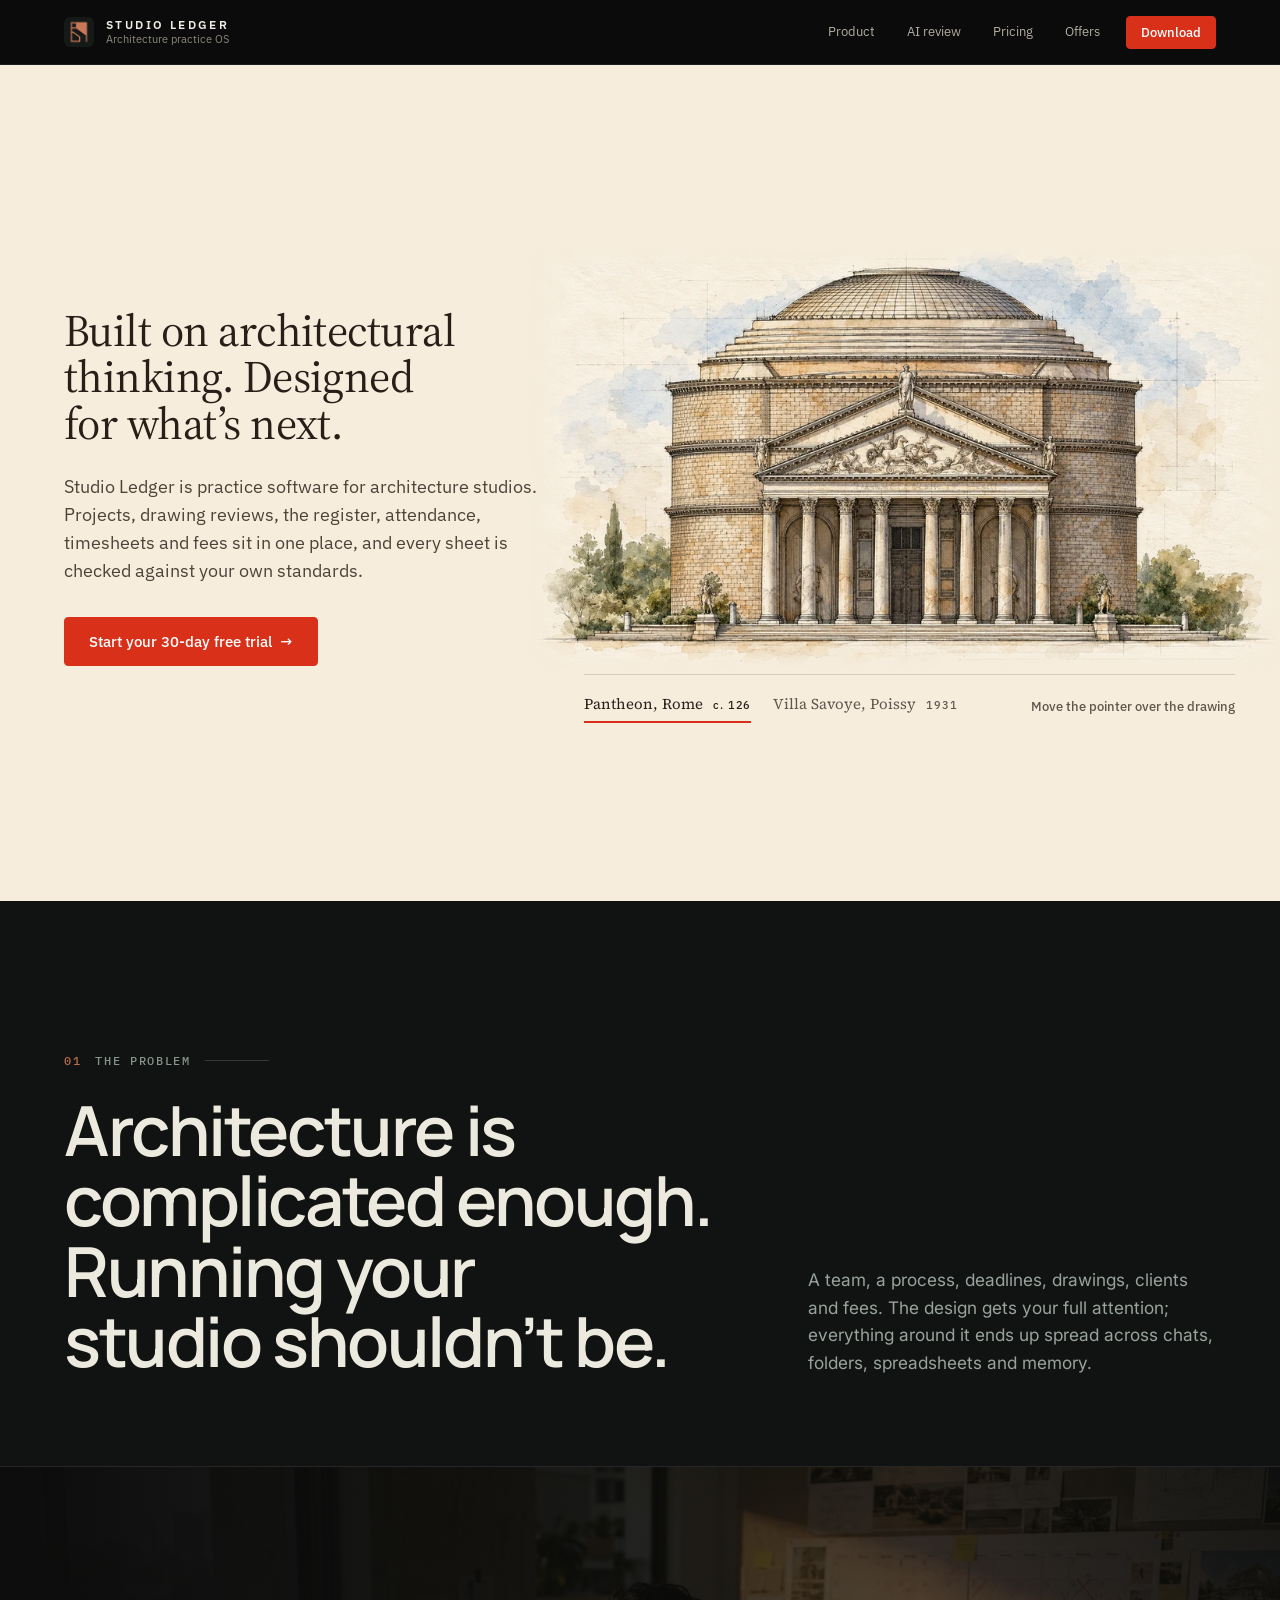
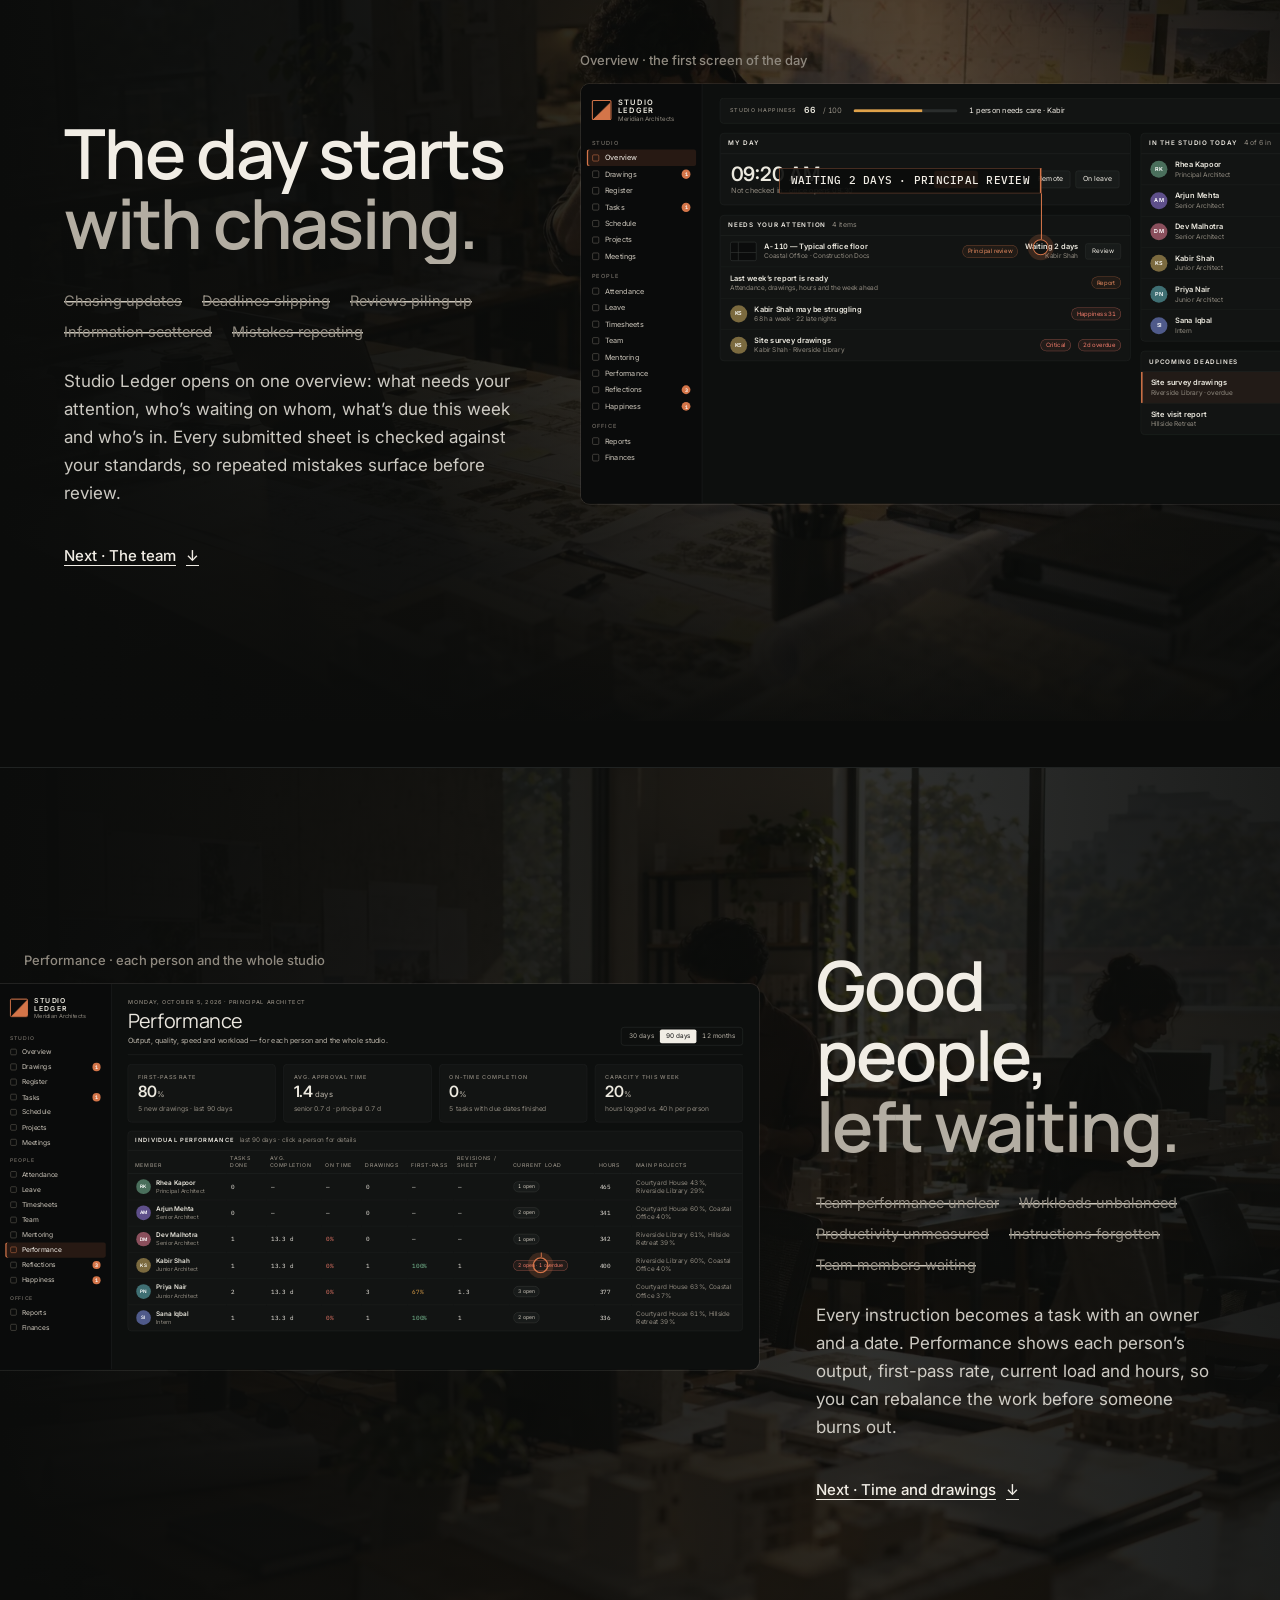
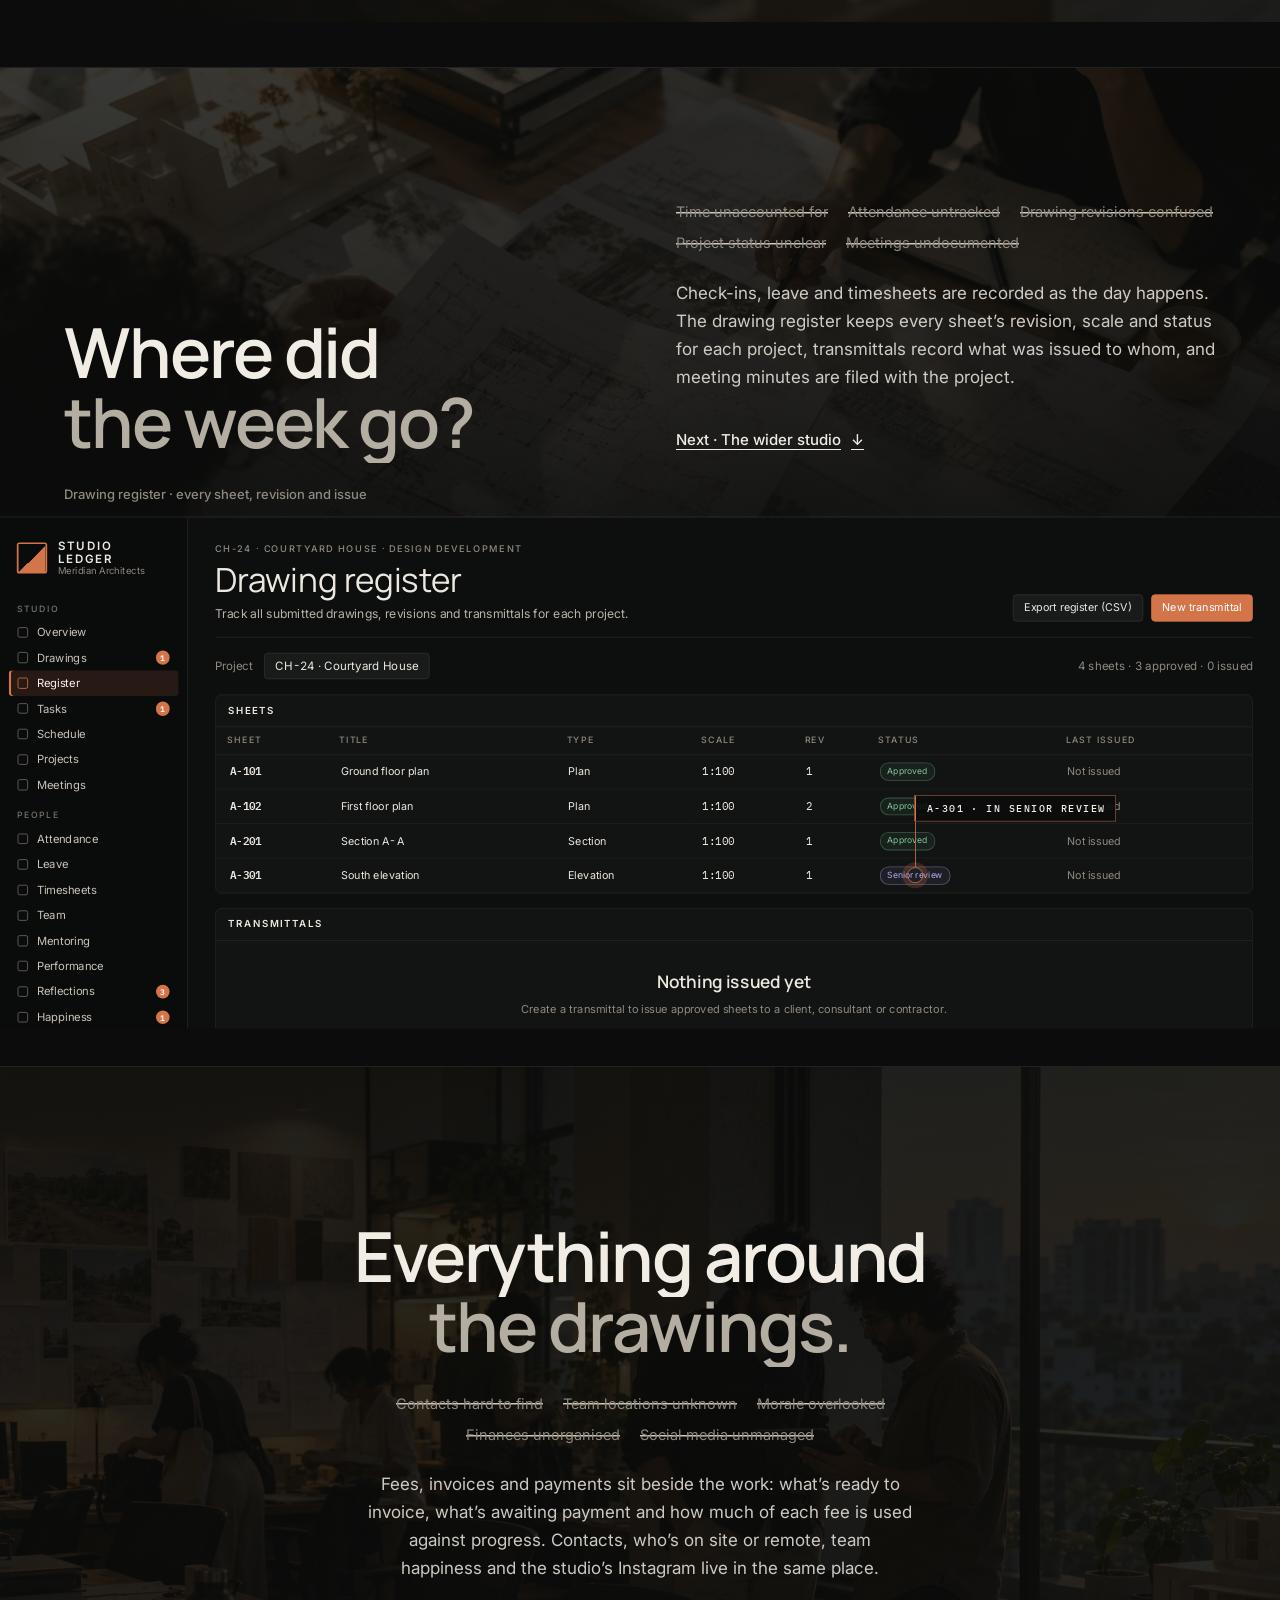
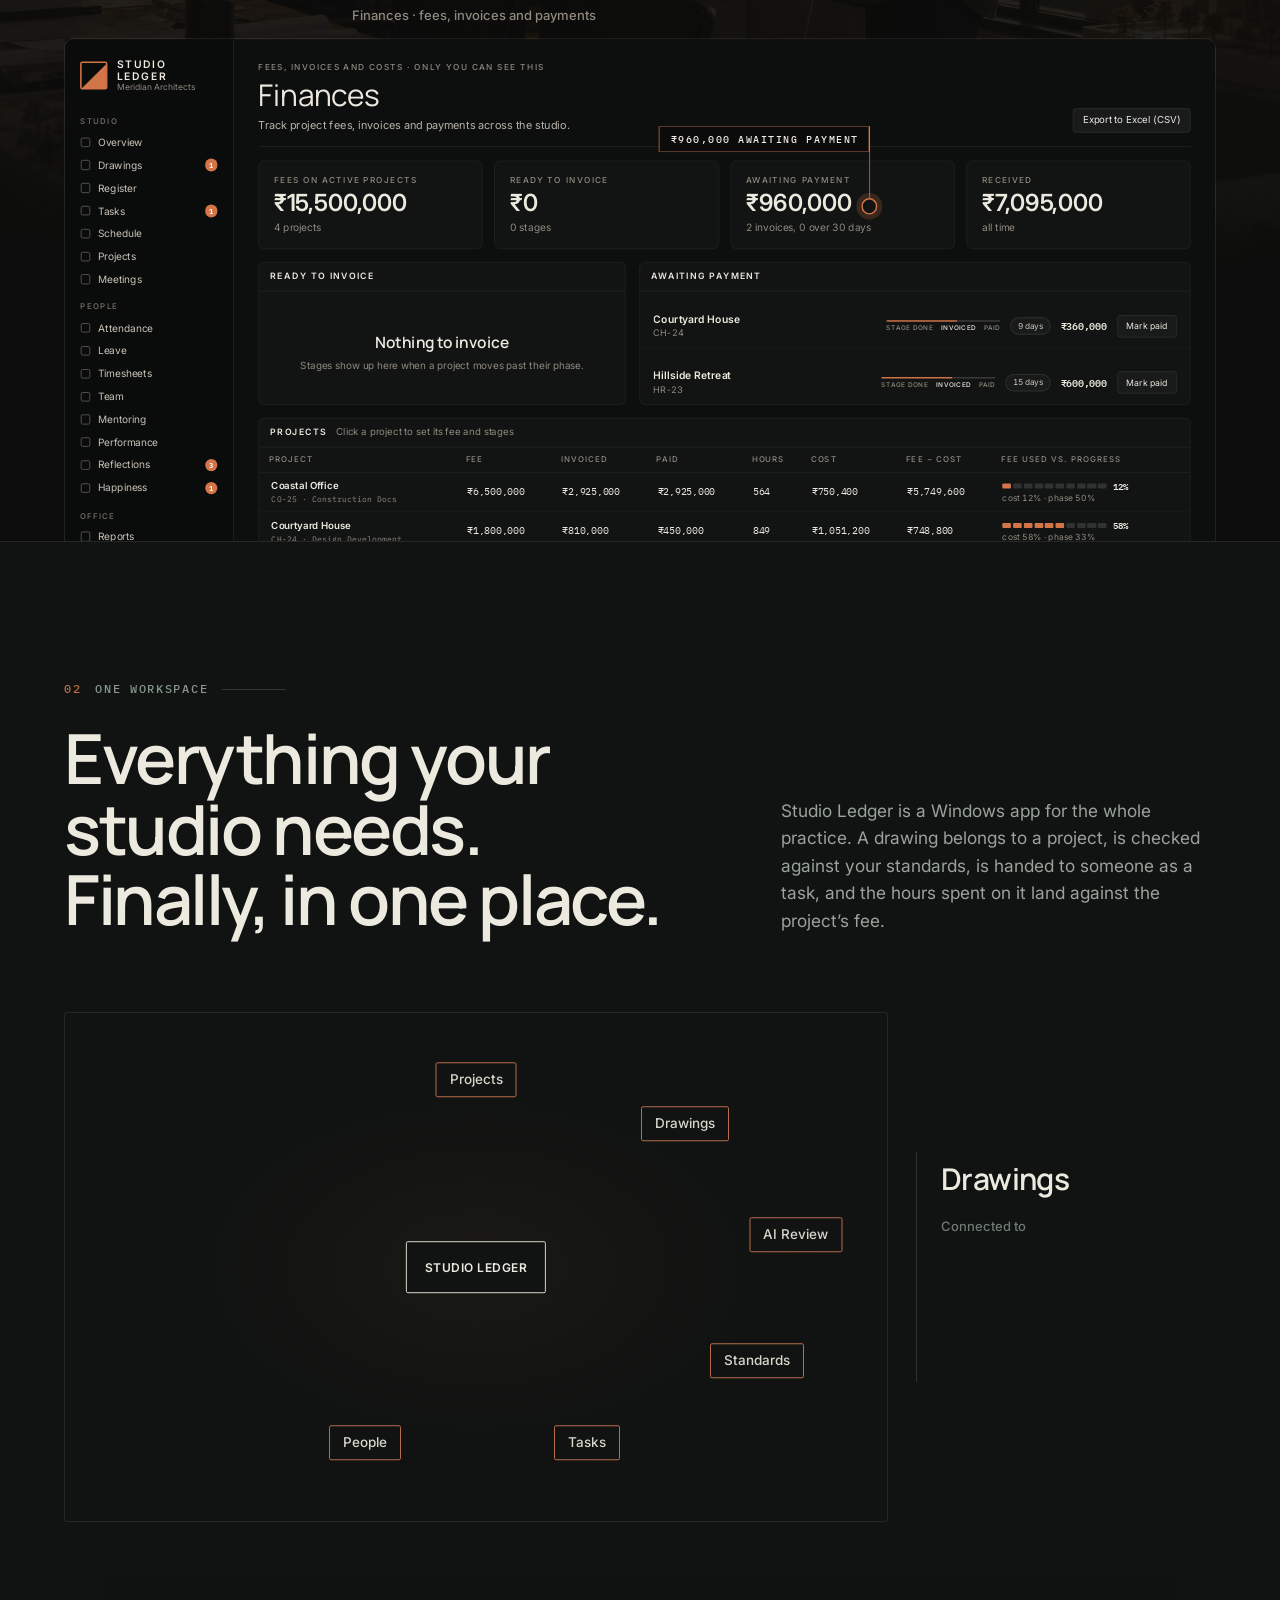
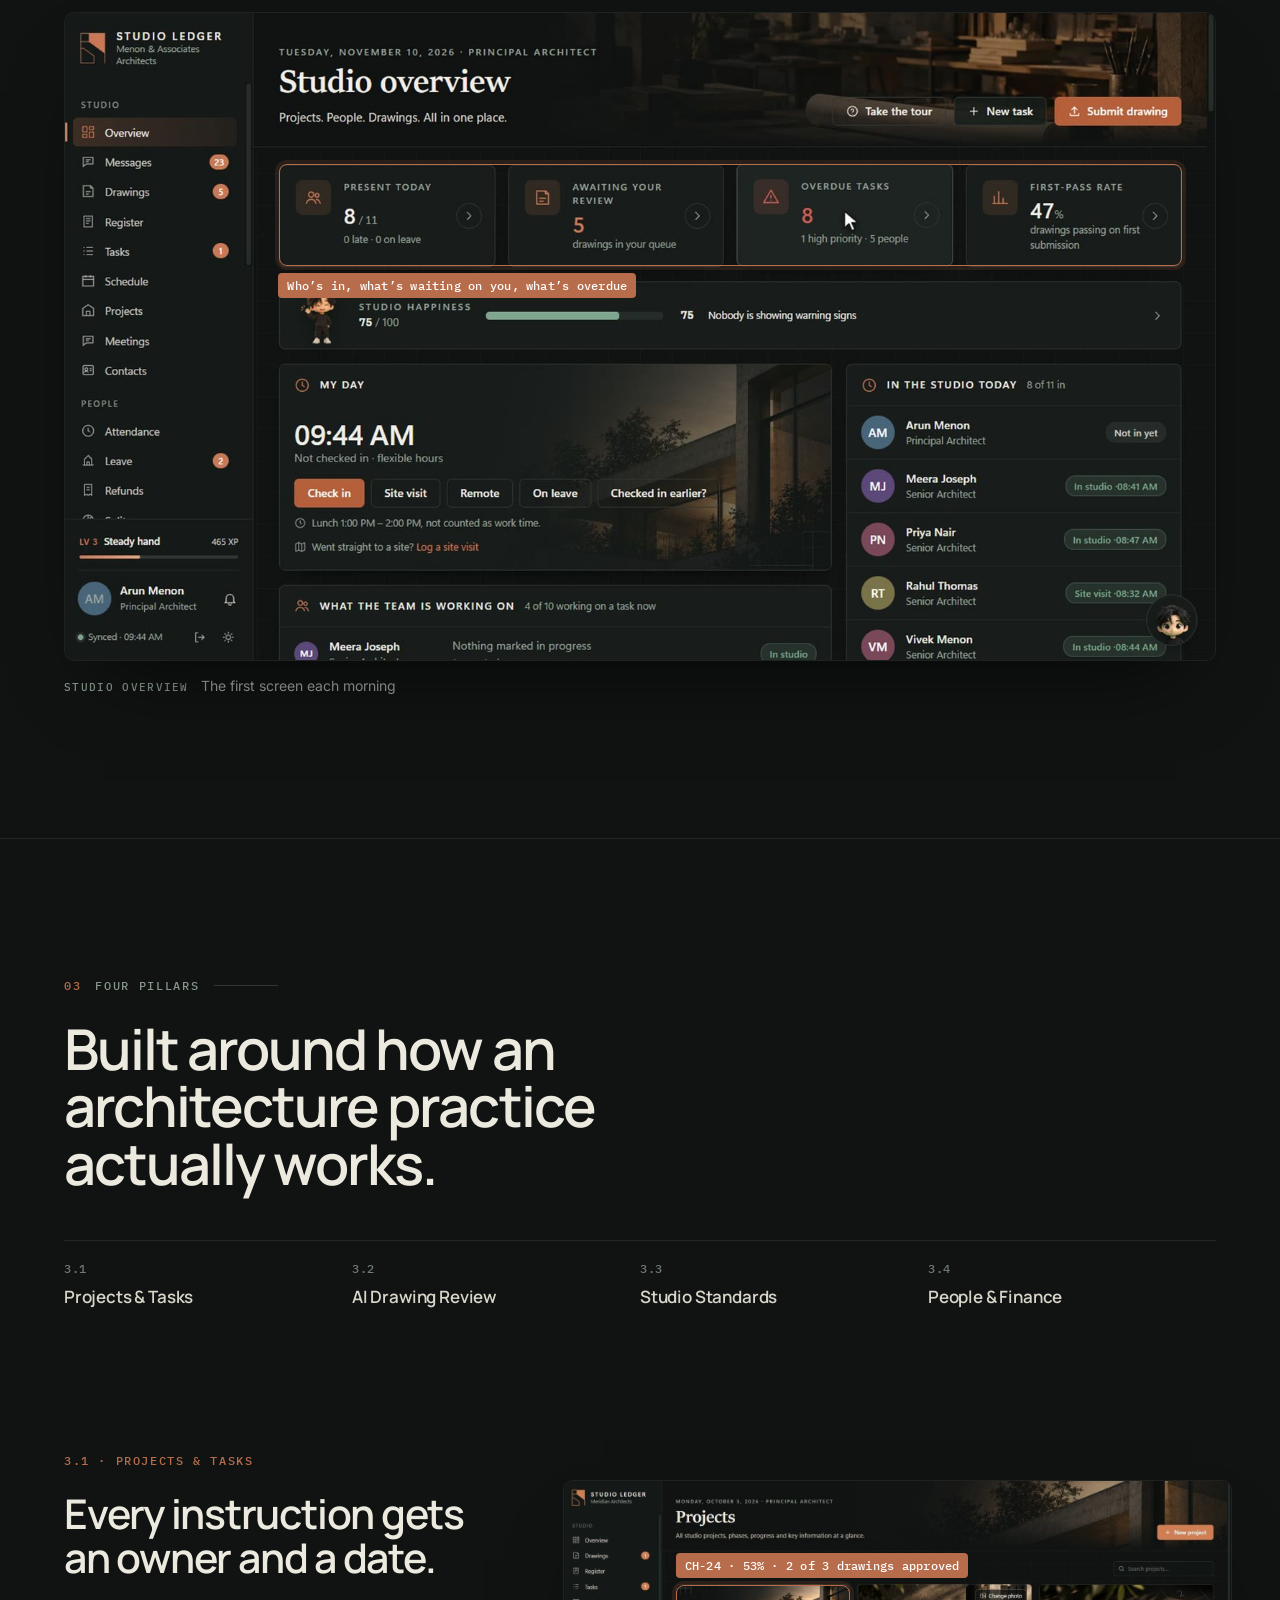
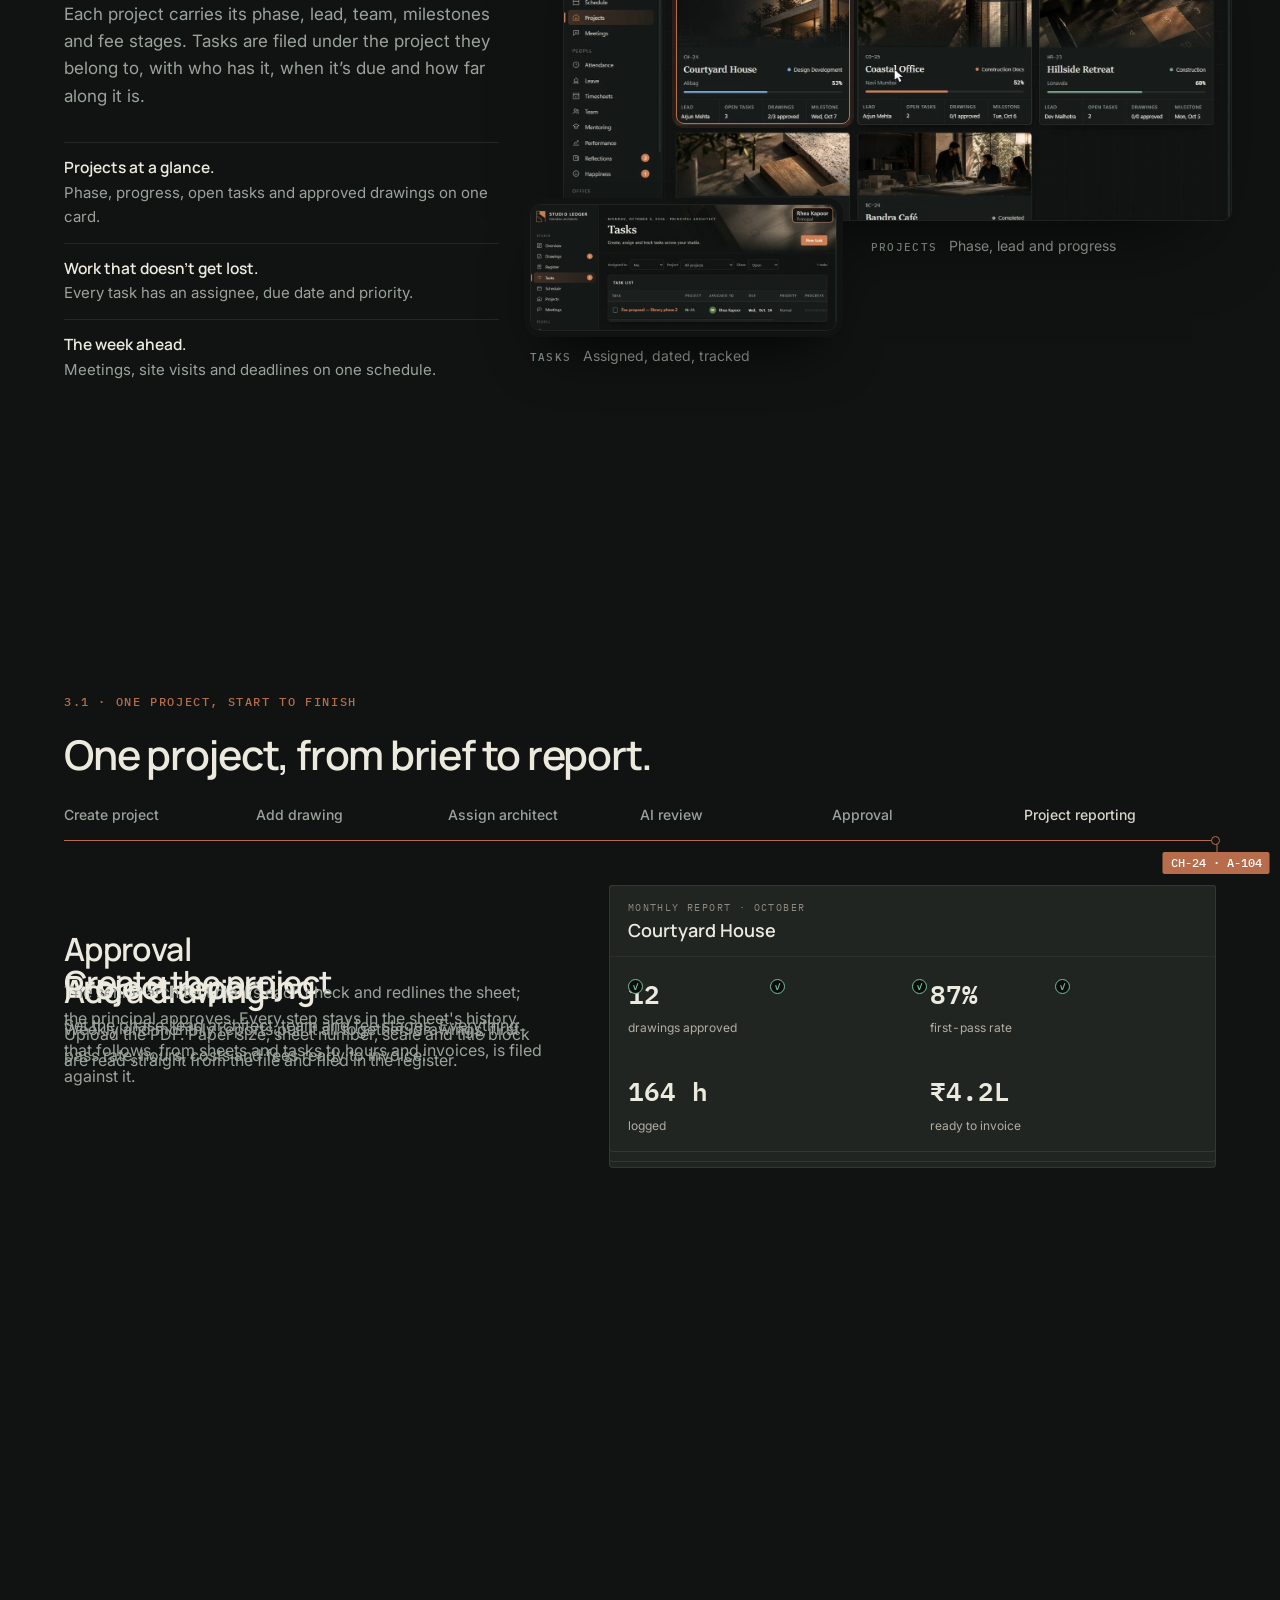
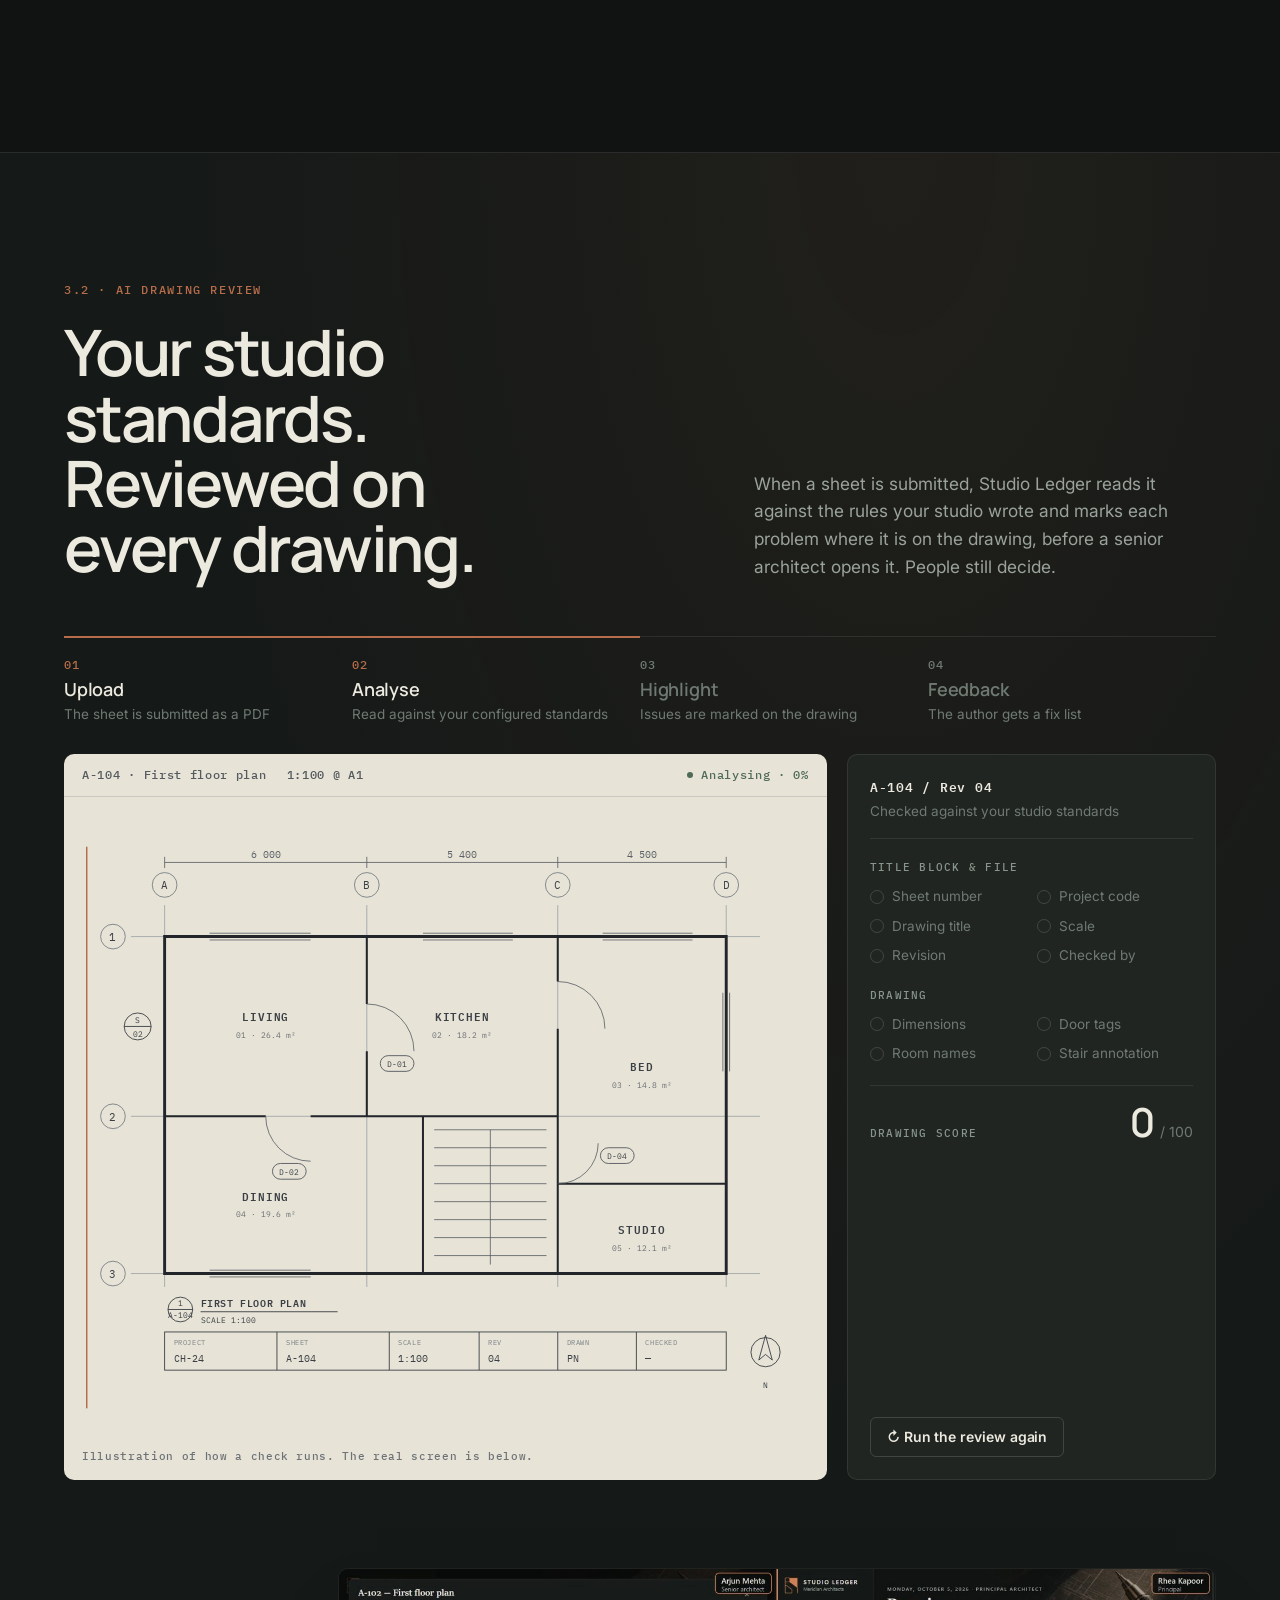
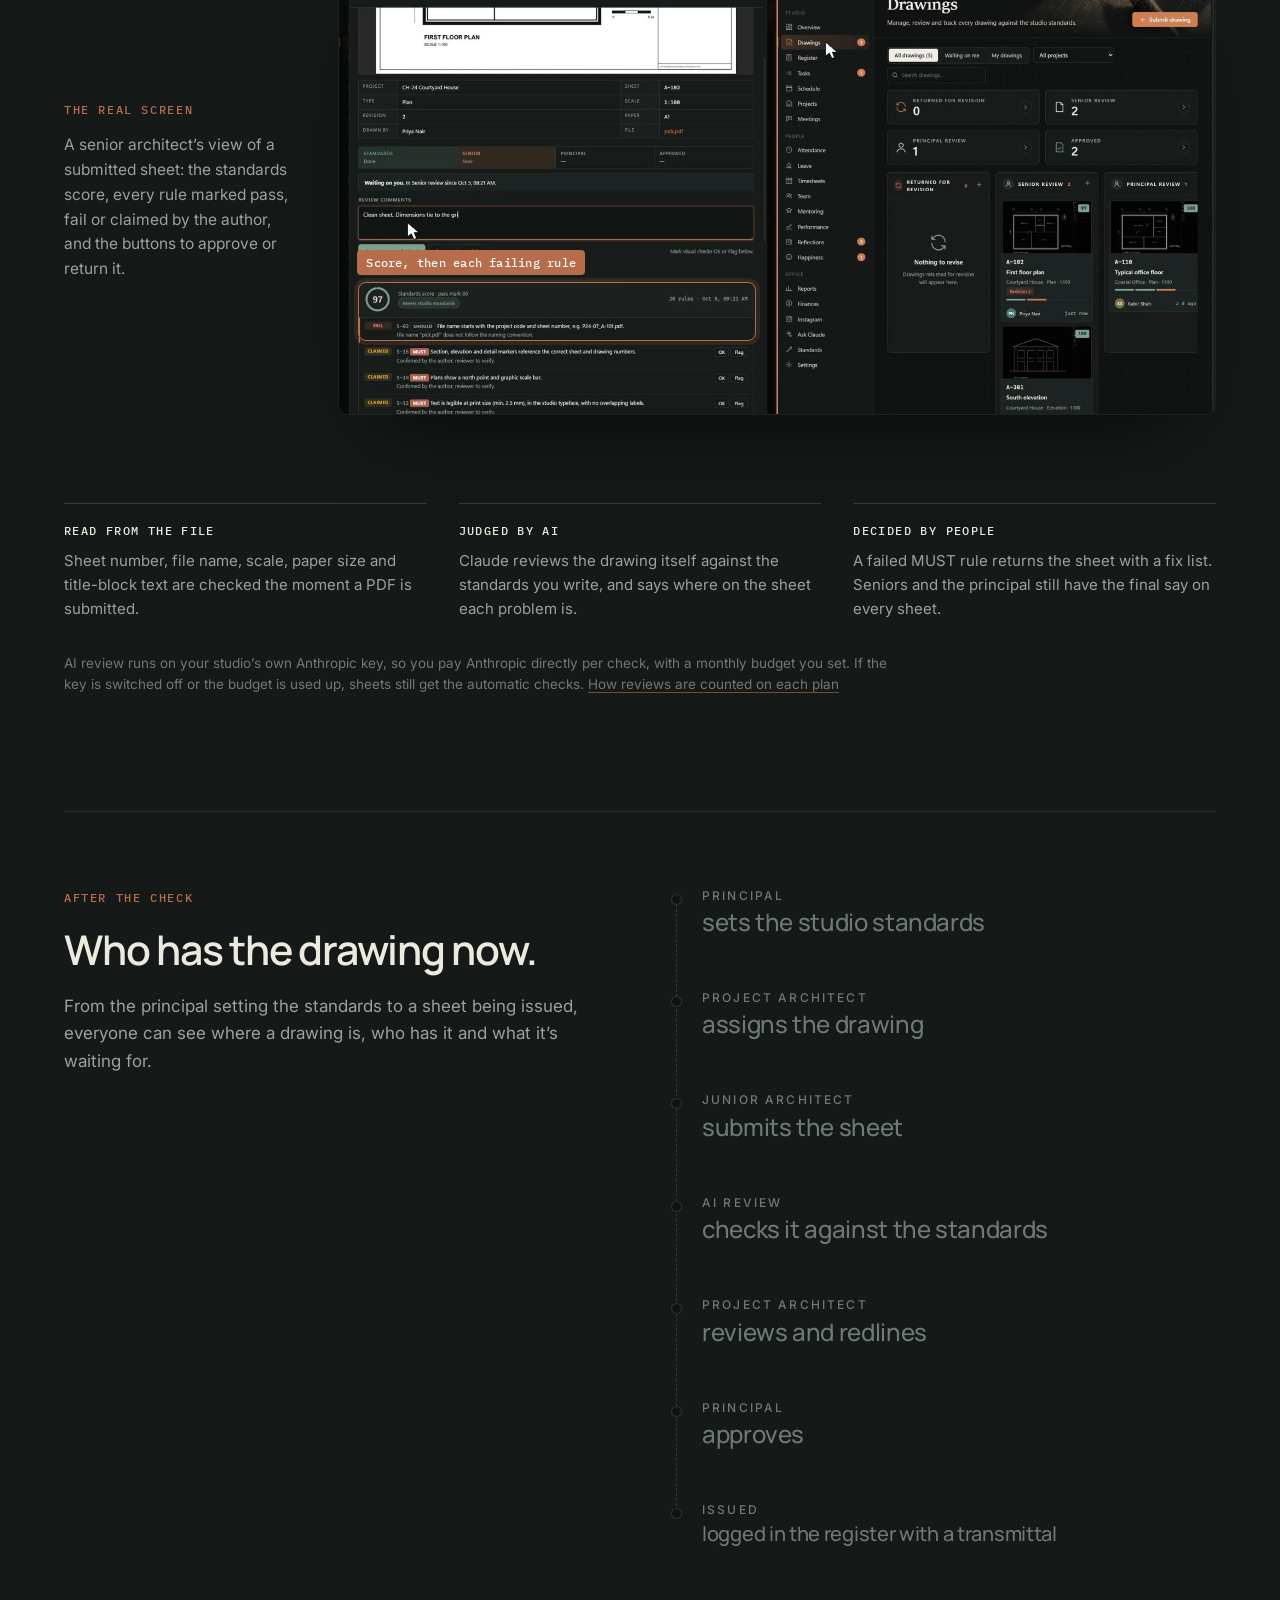
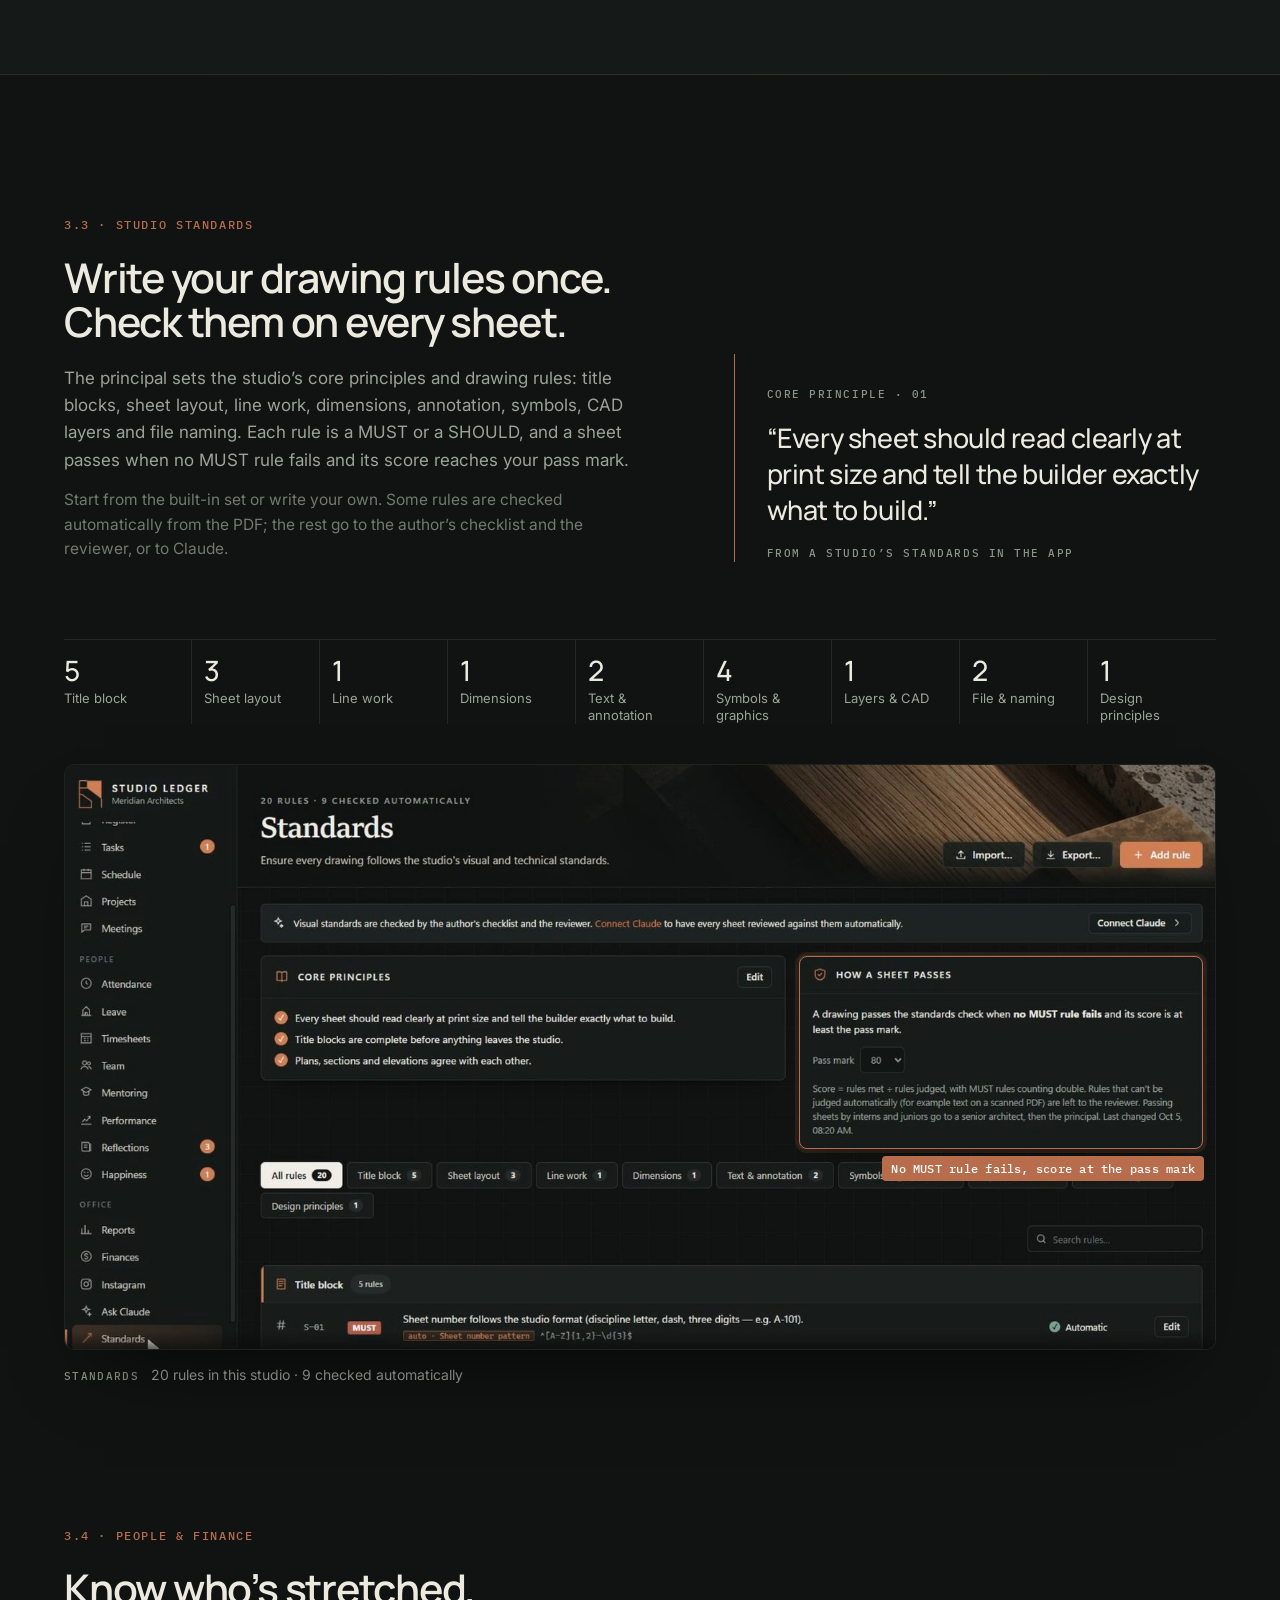
==== commit b288e31b: "Pricing: 3 and 6-month billing, early bird for the first 10 studios, dollar prices, grouped feature " ====
--- a/index.html
+++ b/index.html
@@ -20,7 +20,7 @@
 <link rel="stylesheet" href="https://fonts.googleapis.com/css2?family=IBM+Plex+Sans:wght@400;500;600&family=Source+Serif+4:opsz,wght@8..60,400;8..60,500;8..60,600&display=swap">
 <link rel="stylesheet" href="https://fonts.googleapis.com/css2?family=IBM+Plex+Mono:wght@400;500&family=Inter:wght@400;500;600&family=Manrope:wght@500;600;700&display=swap">
 <link rel="stylesheet" href="styles.css?v=20261113">
-<link rel="stylesheet" href="site.css?v=20261114">
+<link rel="stylesheet" href="site.css?v=20261114f">
 <script type="application/ld+json">
 {"@context":"https://schema.org","@type":"SoftwareApplication","name":"Studio Ledger","operatingSystem":"Windows 10, Windows 11","applicationCategory":"BusinessApplication","description":"Practice management for architecture studios: AI drawing review against studio standards, approvals, drawing register, attendance, leave, timesheets, fees and reports.","offers":[{"@type":"Offer","name":"Solo","price":"0","priceCurrency":"INR"},{"@type":"Offer","name":"Studio","price":"2999","priceCurrency":"INR"},{"@type":"Offer","name":"Practice","price":"6999","priceCurrency":"INR"},{"@type":"Offer","name":"Firm","price":"12999","priceCurrency":"INR"}]}
 </script>
@@ -38,6 +38,7 @@
       <a href="#product">Product</a>
       <a href="#review">AI review</a>
       <a href="#pricing">Pricing</a>
+      <a href="#offers">Offers</a>
     </nav>
     <div class="nav-cta">
       <a class="btn sm" data-download href="#start">Download</a>
@@ -96,54 +97,75 @@
     </div>
   </div>
 
-  <div class="v2-wrap pb-stage">
-    <figure class="pb-collage" data-rv>
-      <div class="pb-ph pb-ph-a"><img src="assets/story/01.webp" alt="An architect on the phone at a studio table covered in drawings, models and sticky notes, a wall planner crossed out behind him." width="1536" height="1024" loading="lazy" decoding="async"></div>
-      <div class="pb-ph pb-ph-b"><img src="assets/story/03.webp" alt="Two architects marking up printed floor plans in red pen, with a scale ruler and material samples on the table." width="1536" height="1024" loading="lazy" decoding="async"></div>
-      <svg class="pb-lines v2-draw" viewBox="0 0 100 100" preserveAspectRatio="none" aria-hidden="true">
-        <path pathLength="1" d="M0 6H100M0 94H100M4 0V100M96 0V100"/>
-      </svg>
-      <figcaption class="pb-cap"><span class="v2-mono">Fig. 01</span> A normal Monday in a busy studio</figcaption>
-    </figure>
-
-    <ol class="pb-list" aria-label="Everyday problems and where Studio Ledger handles them">
-      <li data-rv>
-        <span class="pb-n v2-mono">P.01</span>
-        <h3><span class="pb-strike">Scattered project files</span></h3>
-        <p>Sheets in one folder, revisions in another, the issued set in someone’s email.</p>
-        <p class="pb-fix"><span class="v2-mono">Handled in</span> Drawing register · one shared studio folder</p>
-      </li>
-      <li data-rv>
-        <span class="pb-n v2-mono">P.02</span>
-        <h3><span class="pb-strike">Endless WhatsApp threads</span></h3>
-        <p>Decisions buried in personal chats, photos lost in the scroll.</p>
-        <p class="pb-fix"><span class="v2-mono">Handled in</span> Messages · a group for every project</p>
-      </li>
-      <li data-rv>
-        <span class="pb-n v2-mono">P.03</span>
-        <h3><span class="pb-strike">Revision confusion</span></h3>
-        <p>Which A-102 is current, and was it ever sent to the consultant?</p>
-        <p class="pb-fix"><span class="v2-mono">Handled in</span> Register · revision, status and transmittals per sheet</p>
-      </li>
-      <li data-rv>
-        <span class="pb-n v2-mono">P.04</span>
-        <h3><span class="pb-strike">Missed deadlines</span></h3>
-        <p>Instructions given in passing, with no owner and no date.</p>
-        <p class="pb-fix"><span class="v2-mono">Handled in</span> Tasks &amp; Schedule · owner, due date, priority</p>
-      </li>
-      <li data-rv>
-        <span class="pb-n v2-mono">P.05</span>
-        <h3><span class="pb-strike">A disconnected team</span></h3>
-        <p>Who is in, who is on site, and who has been waiting two days for a review.</p>
-        <p class="pb-fix"><span class="v2-mono">Handled in</span> Overview · attendance, reviews waiting on you</p>
-      </li>
-      <li data-rv>
-        <span class="pb-n v2-mono">P.06</span>
-        <h3><span class="pb-strike">Finances in the dark</span></h3>
-        <p>Fees, invoices and the hours a project has really cost, in three different places.</p>
-        <p class="pb-fix"><span class="v2-mono">Handled in</span> Finances · fee stages, invoices, costs from timesheets</p>
-      </li>
-    </ol>
+  <div class="v2-story story">
+  <div class="chs">
+    <article class="ch ch-a" id="ch-1" aria-labelledby="ch-1-h">
+      <div class="ch-bg" aria-hidden="true"><img src="assets/story/01.webp" alt="" width="1536" height="1024" loading="lazy"></div>
+      <div class="ch-in">
+        <div class="ch-text">
+          <h3 class="ch-h" id="ch-1-h"><span class="ln"><span>The day starts</span></span><span class="ln"><span>with chasing.</span></span></h3>
+          <ul class="ch-probs" aria-label="Problems"><li><span class="strike">Chasing updates</span></li><li><span class="strike">Deadlines slipping</span></li><li><span class="strike">Reviews piling up</span></li><li><span class="strike">Information scattered</span></li><li><span class="strike">Mistakes repeating</span></li></ul>
+          <p class="ch-fix">Studio Ledger opens on one overview: what needs your attention, who’s waiting on whom, what’s due this week and who’s in. Every submitted sheet is checked against your standards, so repeated mistakes surface before review.</p>
+          <a class="ch-next" href="#ch-2">Next · The team <span aria-hidden="true">↓</span></a>
+        </div>
+        <figure class="ch-shot">
+          <div class="ch-frame"><div class="ch-pic"><div class="aw" data-ui role="img" aria-label="Studio Ledger overview: my day, the four items that need attention including A-110 waiting two days for principal review, who is in the studio today, and upcoming deadlines."><div class="aw-side"><div class="aw-brand"><i></i><b>Studio Ledger</b><small>Meridian Architects</small></div><p>Studio</p><ul><li class="on"><i></i>Overview</li><li><i></i>Drawings<em>1</em></li><li><i></i>Register</li><li><i></i>Tasks<em>1</em></li><li><i></i>Schedule</li><li><i></i>Projects</li><li><i></i>Meetings</li></ul><p>People</p><ul><li><i></i>Attendance</li><li><i></i>Leave</li><li><i></i>Timesheets</li><li><i></i>Team</li><li><i></i>Mentoring</li><li><i></i>Performance</li><li><i></i>Reflections<em>3</em></li><li><i></i>Happiness<em>1</em></li></ul><p>Office</p><ul><li><i></i>Reports</li><li><i></i>Finances</li></ul></div><div class="aw-main"><div class="aw-strip"><span class="aw-kick">Studio happiness</span><b>66</b><span class="aw-dim">/ 100</span><span class="aw-bar"><i style="--w:.66"></i></span><span>1 person needs care · Kabir</span></div><div class="aw-cols"><div><div class="aw-panel aw-day"><div class="aw-ph">My day</div><div class="aw-day-in"><div><b class="aw-time">09:20 AM</b><span class="aw-dim">Not checked in · office opens 09:30</span></div><div class="aw-btns"><span class="aw-btn pri">Check in</span><span class="aw-btn">Site visit</span><span class="aw-btn">Remote</span><span class="aw-btn">On leave</span></div></div></div><div class="aw-panel"><div class="aw-ph">Needs your attention <small>4 items</small></div><div class="aw-row"><span class="aw-thumb"></span><div class="aw-grow"><b>A-110 — Typical office floor</b><span class="aw-dim">Coastal Office · Construction Docs</span></div><span class="aw-chip warn">Principal review</span><div class="aw-r aw-wait"><b class="aw-amber">Waiting 2 days</b><span class="aw-dim">Kabir Shah</span><span class="ch-note" style="--x: 30%; --y: 30%" data-side="left"><span>Waiting 2 days · principal review</span></span></div><span class="aw-btn">Review</span></div><div class="aw-row"><div class="aw-grow"><b>Last week’s report is ready</b><span class="aw-dim">Attendance, drawings, hours and the week ahead</span></div><span class="aw-chip warn">Report</span></div><div class="aw-row"><span class="aw-av t4">KS</span><div class="aw-grow"><b>Kabir Shah may be struggling</b><span class="aw-dim">68 h a week · 22 late nights</span></div><span class="aw-chip bad">Happiness 31</span></div><div class="aw-row"><span class="aw-av t4">KS</span><div class="aw-grow"><b>Site survey drawings</b><span class="aw-dim">Kabir Shah · Riverside Library</span></div><span class="aw-chip bad">Critical</span><span class="aw-chip bad">2d overdue</span></div></div></div><div><div class="aw-panel"><div class="aw-ph">In the studio today <small>4 of 6 in</small></div><div class="aw-row"><span class="aw-av t1">RK</span><div class="aw-grow"><b>Rhea Kapoor</b><span class="aw-dim">Principal Architect</span></div><span class="aw-chip">Not in yet</span></div><div class="aw-row"><span class="aw-av t2">AM</span><div class="aw-grow"><b>Arjun Mehta</b><span class="aw-dim">Senior Architect</span></div><span class="aw-chip ok">In studio · 09:02 AM</span></div><div class="aw-row"><span class="aw-av t3">DM</span><div class="aw-grow"><b>Dev Malhotra</b><span class="aw-dim">Senior Architect</span></div><span class="aw-chip ok">Site visit · 08:45 AM</span></div><div class="aw-row"><span class="aw-av t4">KS</span><div class="aw-grow"><b>Kabir Shah</b><span class="aw-dim">Junior Architect</span></div><span class="aw-chip ok">In studio · 09:14 AM</span></div><div class="aw-row"><span class="aw-av t5">PN</span><div class="aw-grow"><b>Priya Nair</b><span class="aw-dim">Junior Architect</span></div><span class="aw-chip">Not in yet</span></div><div class="aw-row"><span class="aw-av t6">SI</span><div class="aw-grow"><b>Sana Iqbal</b><span class="aw-dim">Intern</span></div><span class="aw-chip ok">In studio · 09:08 AM</span></div></div><div class="aw-panel"><div class="aw-ph">Upcoming deadlines <small class="aw-link">View all →</small></div><div class="aw-row hot"><div class="aw-grow"><b>Site survey drawings</b><span class="aw-dim">Riverside Library · overdue</span></div><div class="aw-r"><b>Mon</b><span class="aw-red">Overdue</span></div></div><div class="aw-row"><div class="aw-grow"><b>Site visit report</b><span class="aw-dim">Hillside Retreat</span></div><div class="aw-r"><b>Mon</b><span class="aw-red">Due today</span></div></div></div></div></div></div></div></div></div>
+          <figcaption>Overview · the first screen of the day</figcaption>
+        </figure>
+      </div>
+    </article>
+
+    <article class="ch ch-b" id="ch-2" aria-labelledby="ch-2-h">
+      <div class="ch-bg" aria-hidden="true"><img src="assets/story/02.webp" alt="" width="1536" height="1024" loading="lazy"></div>
+      <div class="ch-in">
+        <figure class="ch-shot">
+          <div class="ch-frame"><div class="ch-pic"><div class="aw" data-ui role="img" aria-label="Studio Ledger performance: first-pass rate 80%, average approval time 1.4 days, on-time completion and capacity this week, then each person’s tasks, drawings, first-pass rate, current load and hours. Kabir Shah has 2 open tasks, 1 overdue."><div class="aw-side"><div class="aw-brand"><i></i><b>Studio Ledger</b><small>Meridian Architects</small></div><p>Studio</p><ul><li><i></i>Overview</li><li><i></i>Drawings<em>1</em></li><li><i></i>Register</li><li><i></i>Tasks<em>1</em></li><li><i></i>Schedule</li><li><i></i>Projects</li><li><i></i>Meetings</li></ul><p>People</p><ul><li><i></i>Attendance</li><li><i></i>Leave</li><li><i></i>Timesheets</li><li><i></i>Team</li><li><i></i>Mentoring</li><li class="on"><i></i>Performance</li><li><i></i>Reflections<em>3</em></li><li><i></i>Happiness<em>1</em></li></ul><p>Office</p><ul><li><i></i>Reports</li><li><i></i>Finances</li></ul></div><div class="aw-main"><div class="aw-head"><div><span class="aw-kick">Monday, October 5, 2026 · Principal architect</span><h4>Performance</h4><p>Output, quality, speed and workload — for each person and the whole studio.</p></div><div class="aw-seg"><span>30 days</span><span class="on">90 days</span><span>12 months</span></div></div><div class="aw-kpis"><div class="aw-kpi"><span class="aw-kick">First-pass rate</span><b class="aw-green">80<small>%</small></b><span class="aw-dim">5 new drawings · last 90 days</span></div><div class="aw-kpi"><span class="aw-kick">Avg. approval time</span><b>1.4<small> days</small></b><span class="aw-dim">senior 0.7 d · principal 0.7 d</span></div><div class="aw-kpi"><span class="aw-kick">On-time completion</span><b class="aw-amber">0<small>%</small></b><span class="aw-dim">5 tasks with due dates finished</span></div><div class="aw-kpi"><span class="aw-kick">Capacity this week</span><b>20<small>%</small></b><span class="aw-dim">hours logged vs. 40 h per person</span></div></div><div class="aw-panel"><div class="aw-ph">Individual performance <small>last 90 days · click a person for details</small></div><table class="aw-table perf"><thead><tr><th>Member</th><th>Tasks done</th><th>Avg. completion</th><th>On time</th><th>Drawings</th><th>First-pass</th><th>Revisions / sheet</th><th>Current load</th><th>Hours</th><th>Main projects</th></tr></thead><tbody><tr><td><div class="aw-who"><span class="aw-av t1">RK</span><div><b>Rhea Kapoor</b><span class="aw-dim">Principal Architect</span></div></div></td><td class="m">0</td><td class="m">—</td><td class="m">—</td><td class="m">0</td><td class="m">—</td><td class="m">—</td><td><span class="aw-chip">1 open</span></td><td class="m">465</td><td class="aw-dim">Courtyard House 43%, Riverside Library 29%</td></tr><tr><td><div class="aw-who"><span class="aw-av t2">AM</span><div><b>Arjun Mehta</b><span class="aw-dim">Senior Architect</span></div></div></td><td class="m">0</td><td class="m">—</td><td class="m">—</td><td class="m">0</td><td class="m">—</td><td class="m">—</td><td><span class="aw-chip">2 open</span></td><td class="m">341</td><td class="aw-dim">Courtyard House 60%, Coastal Office 40%</td></tr><tr><td><div class="aw-who"><span class="aw-av t3">DM</span><div><b>Dev Malhotra</b><span class="aw-dim">Senior Architect</span></div></div></td><td class="m">1</td><td class="m">13.3 d</td><td class="m aw-red">0%</td><td class="m">0</td><td class="m">—</td><td class="m">—</td><td><span class="aw-chip">1 open</span></td><td class="m">342</td><td class="aw-dim">Riverside Library 61%, Hillside Retreat 39%</td></tr><tr><td><div class="aw-who"><span class="aw-av t4">KS</span><div><b>Kabir Shah</b><span class="aw-dim">Junior Architect</span></div></div></td><td class="m">1</td><td class="m">13.3 d</td><td class="m aw-red">0%</td><td class="m">1</td><td class="m aw-green">100%</td><td class="m">1</td><td><span class="aw-chip bad">2 open · 1 overdue<span class="ch-note" style="--x: 50%; --y: 50%"><span>2 open · 1 overdue</span></span></span></td><td class="m">400</td><td class="aw-dim">Riverside Library 60%, Coastal Office 40%</td></tr><tr><td><div class="aw-who"><span class="aw-av t5">PN</span><div><b>Priya Nair</b><span class="aw-dim">Junior Architect</span></div></div></td><td class="m">2</td><td class="m">13.3 d</td><td class="m aw-red">0%</td><td class="m">3</td><td class="m aw-amber">67%</td><td class="m">1.3</td><td><span class="aw-chip">3 open</span></td><td class="m">377</td><td class="aw-dim">Courtyard House 63%, Coastal Office 37%</td></tr><tr><td><div class="aw-who"><span class="aw-av t6">SI</span><div><b>Sana Iqbal</b><span class="aw-dim">Intern</span></div></div></td><td class="m">1</td><td class="m">13.3 d</td><td class="m aw-red">0%</td><td class="m">1</td><td class="m aw-green">100%</td><td class="m">1</td><td><span class="aw-chip">2 open</span></td><td class="m">336</td><td class="aw-dim">Courtyard House 61%, Hillside Retreat 39%</td></tr></tbody></table></div></div></div></div></div>
+          <figcaption>Performance · each person and the whole studio</figcaption>
+        </figure>
+        <div class="ch-text">
+          <h3 class="ch-h" id="ch-2-h"><span class="ln"><span>Good people,</span></span><span class="ln"><span>left waiting.</span></span></h3>
+          <ul class="ch-probs" aria-label="Problems"><li><span class="strike">Team performance unclear</span></li><li><span class="strike">Workloads unbalanced</span></li><li><span class="strike">Productivity unmeasured</span></li><li><span class="strike">Instructions forgotten</span></li><li><span class="strike">Team members waiting</span></li></ul>
+          <p class="ch-fix">Every instruction becomes a task with an owner and a date. Performance shows each person’s output, first-pass rate, current load and hours, so you can rebalance the work before someone burns out.</p>
+          <a class="ch-next" href="#ch-3">Next · Time and drawings <span aria-hidden="true">↓</span></a>
+        </div>
+      </div>
+    </article>
+
+    <article class="ch ch-c" id="ch-3" aria-labelledby="ch-3-h">
+      <div class="ch-bg" aria-hidden="true"><img src="assets/story/03.webp" alt="" width="1536" height="1024" loading="lazy"></div>
+      <div class="ch-in">
+        <div class="ch-text">
+          <div class="ch-head">
+            <h3 class="ch-h" id="ch-3-h"><span class="ln"><span>Where did</span></span><span class="ln"><span>the week go?</span></span></h3>
+          </div>
+          <div class="ch-body">
+            <ul class="ch-probs" aria-label="Problems"><li><span class="strike">Time unaccounted for</span></li><li><span class="strike">Attendance untracked</span></li><li><span class="strike">Drawing revisions confused</span></li><li><span class="strike">Project status unclear</span></li><li><span class="strike">Meetings undocumented</span></li></ul>
+            <p class="ch-fix">Check-ins, leave and timesheets are recorded as the day happens. The drawing register keeps every sheet’s revision, scale and status for each project, transmittals record what was issued to whom, and meeting minutes are filed with the project.</p>
+            <a class="ch-next" href="#ch-4">Next · The wider studio <span aria-hidden="true">↓</span></a>
+          </div>
+        </div>
+        <figure class="ch-shot">
+          <div class="ch-frame"><div class="ch-pic"><div class="aw" data-ui role="img" aria-label="Studio Ledger drawing register for CH-24 Courtyard House: sheets A-101, A-102 and A-201 approved and A-301 South elevation in senior review, with type, scale and revision, and an empty transmittals panel."><div class="aw-side"><div class="aw-brand"><i></i><b>Studio Ledger</b><small>Meridian Architects</small></div><p>Studio</p><ul><li><i></i>Overview</li><li><i></i>Drawings<em>1</em></li><li class="on"><i></i>Register</li><li><i></i>Tasks<em>1</em></li><li><i></i>Schedule</li><li><i></i>Projects</li><li><i></i>Meetings</li></ul><p>People</p><ul><li><i></i>Attendance</li><li><i></i>Leave</li><li><i></i>Timesheets</li><li><i></i>Team</li><li><i></i>Mentoring</li><li><i></i>Performance</li><li><i></i>Reflections<em>3</em></li><li><i></i>Happiness<em>1</em></li></ul><p>Office</p><ul><li><i></i>Reports</li><li><i></i>Finances</li></ul></div><div class="aw-main"><div class="aw-head"><div><span class="aw-kick">CH-24 · Courtyard House · Design development</span><h4>Drawing register</h4><p>Track all submitted drawings, revisions and transmittals for each project.</p></div><div class="aw-btns"><span class="aw-btn">Export register (CSV)</span><span class="aw-btn pri">New transmittal</span></div></div><div class="aw-filter"><span class="aw-dim">Project</span><span class="aw-select">CH-24 · Courtyard House</span><span class="aw-dim aw-right">4 sheets · 3 approved · 0 issued</span></div><div class="aw-panel"><div class="aw-ph">Sheets</div><table class="aw-table"><thead><tr><th>Sheet</th><th>Title</th><th>Type</th><th>Scale</th><th>Rev</th><th>Status</th><th>Last issued</th></tr></thead><tbody><tr><td class="m b">A-101</td><td>Ground floor plan</td><td>Plan</td><td class="m">1:100</td><td class="m">1</td><td><span class="aw-chip ok">Approved</span></td><td class="aw-dim">Not issued</td></tr><tr><td class="m b">A-102</td><td>First floor plan</td><td>Plan</td><td class="m">1:100</td><td class="m">2</td><td><span class="aw-chip ok">Approved</span></td><td class="aw-dim">Not issued</td></tr><tr><td class="m b">A-201</td><td>Section A-A</td><td>Section</td><td class="m">1:100</td><td class="m">1</td><td><span class="aw-chip ok">Approved</span></td><td class="aw-dim">Not issued</td></tr><tr><td class="m b">A-301</td><td>South elevation</td><td>Elevation</td><td class="m">1:100</td><td class="m">1</td><td><span class="aw-chip info">Senior review<span class="ch-note" style="--x: 50%; --y: 50%"><span>A-301 · in senior review</span></span></span></td><td class="aw-dim">Not issued</td></tr></tbody></table></div><div class="aw-panel"><div class="aw-ph">Transmittals</div><div class="aw-empty"><b>Nothing issued yet</b><span class="aw-dim">Create a transmittal to issue approved sheets to a client, consultant or contractor.</span></div></div></div></div></div></div>
+          <figcaption>Drawing register · every sheet, revision and issue</figcaption>
+        </figure>
+      </div>
+    </article>
+
+    <article class="ch ch-d" id="ch-4" aria-labelledby="ch-4-h">
+      <div class="ch-bg" aria-hidden="true"><img src="assets/story/04.webp" alt="" width="1536" height="1024" loading="lazy"></div>
+      <div class="ch-in">
+        <div class="ch-text">
+          <h3 class="ch-h" id="ch-4-h"><span class="ln"><span>Everything around</span></span><span class="ln"><span>the drawings.</span></span></h3>
+          <ul class="ch-probs" aria-label="Problems"><li><span class="strike">Contacts hard to find</span></li><li><span class="strike">Team locations unknown</span></li><li><span class="strike">Morale overlooked</span></li><li><span class="strike">Finances unorganised</span></li><li><span class="strike">Social media unmanaged</span></li></ul>
+          <p class="ch-fix">Fees, invoices and payments sit beside the work: what’s ready to invoice, what’s awaiting payment and how much of each fee is used against progress. Contacts, who’s on site or remote, team happiness and the studio’s Instagram live in the same place.</p>
+        </div>
+        <figure class="ch-shot">
+          <div class="ch-frame"><div class="ch-pic"><div class="aw" data-ui role="img" aria-label="Studio Ledger finances: ₹15,500,000 of fees on four active projects, nothing ready to invoice, ₹960,000 awaiting payment over two invoices and ₹7,095,000 received, then each project’s fee, invoiced, paid, hours, cost and fee used against progress."><div class="aw-side"><div class="aw-brand"><i></i><b>Studio Ledger</b><small>Meridian Architects</small></div><p>Studio</p><ul><li><i></i>Overview</li><li><i></i>Drawings<em>1</em></li><li><i></i>Register</li><li><i></i>Tasks<em>1</em></li><li><i></i>Schedule</li><li><i></i>Projects</li><li><i></i>Meetings</li></ul><p>People</p><ul><li><i></i>Attendance</li><li><i></i>Leave</li><li><i></i>Timesheets</li><li><i></i>Team</li><li><i></i>Mentoring</li><li><i></i>Performance</li><li><i></i>Reflections<em>3</em></li><li><i></i>Happiness<em>1</em></li></ul><p>Office</p><ul><li><i></i>Reports</li><li class="on"><i></i>Finances</li></ul></div><div class="aw-main"><div class="aw-head"><div><span class="aw-kick">Fees, invoices and costs · only you can see this</span><h4>Finances</h4><p>Track project fees, invoices and payments across the studio.</p></div><span class="aw-btn">Export to Excel (CSV)</span></div><div class="aw-kpis"><div class="aw-kpi"><span class="aw-kick">Fees on active projects</span><b>₹15,500,000</b><span class="aw-dim">4 projects</span></div><div class="aw-kpi"><span class="aw-kick">Ready to invoice</span><b>₹0</b><span class="aw-dim">0 stages</span></div><div class="aw-kpi"><span class="aw-kick">Awaiting payment</span><b>₹960,000</b><span class="aw-dim">2 invoices, 0 over 30 days</span><span class="ch-note" style="--x: 62%; --y: 52%" data-side="left"><span>₹960,000 awaiting payment</span></span></div><div class="aw-kpi"><span class="aw-kick">Received</span><b class="aw-green">₹7,095,000</b><span class="aw-dim">all time</span></div></div><div class="aw-cols pay"><div class="aw-panel"><div class="aw-ph">Ready to invoice</div><div class="aw-empty"><b>Nothing to invoice</b><span class="aw-dim">Stages show up here when a project moves past their phase.</span></div></div><div class="aw-panel"><div class="aw-ph">Awaiting payment</div><div class="aw-row"><div class="aw-grow"><b>Courtyard House</b><span class="aw-dim">CH-24</span></div><div class="aw-track"><i></i><span>Stage done</span><span class="on">Invoiced</span><span>Paid</span></div><span class="aw-chip">9 days</span><b class="m">₹360,000</b><span class="aw-btn">Mark paid</span></div><div class="aw-row"><div class="aw-grow"><b>Hillside Retreat</b><span class="aw-dim">HR-23</span></div><div class="aw-track"><i></i><span>Stage done</span><span class="on">Invoiced</span><span>Paid</span></div><span class="aw-chip">15 days</span><b class="m">₹600,000</b><span class="aw-btn">Mark paid</span></div></div></div><div class="aw-panel"><div class="aw-ph">Projects <small>Click a project to set its fee and stages</small></div><table class="aw-table"><thead><tr><th>Project</th><th>Fee</th><th>Invoiced</th><th>Paid</th><th>Hours</th><th>Cost</th><th>Fee − cost</th><th>Fee used vs. progress</th></tr></thead><tbody><tr><td><b>Coastal Office</b><span class="aw-dim m">CO-25 · Construction Docs</span></td><td class="m">₹6,500,000</td><td class="m">₹2,925,000</td><td class="m">₹2,925,000</td><td class="m">564</td><td class="m">₹750,400</td><td class="m">₹5,749,600</td><td><div class="aw-segbar"><i class="on"></i><i class=""></i><i class=""></i><i class=""></i><i class=""></i><i class=""></i><i class=""></i><i class=""></i><i class=""></i><i class=""></i><b class="m">12%</b></div><span class="aw-dim">cost 12% · phase 50%</span></td></tr><tr><td><b>Courtyard House</b><span class="aw-dim m">CH-24 · Design Development</span></td><td class="m">₹1,800,000</td><td class="m">₹810,000</td><td class="m">₹450,000</td><td class="m">849</td><td class="m">₹1,051,200</td><td class="m">₹748,800</td><td><div class="aw-segbar"><i class="on"></i><i class="on"></i><i class="on"></i><i class="on"></i><i class="on"></i><i class="on"></i><i class=""></i><i class=""></i><i class=""></i><i class=""></i><b class="m">58%</b></div><span class="aw-dim">cost 58% · phase 33%</span></td></tr><tr><td><b>Hillside Retreat</b><span class="aw-dim m">HR-23 · Construction</span></td><td class="m">₹3,000,000</td><td class="m">₹3,000,000</td><td class="m">₹2,400,000</td><td class="m">263</td><td class="m">₹231,700</td><td class="m">₹2,768,300</td><td><div class="aw-segbar"><i class="on"></i><i class=""></i><i class=""></i><i class=""></i><i class=""></i><i class=""></i><i class=""></i><i class=""></i><i class=""></i><i class=""></i><b class="m">8%</b></div><span class="aw-dim">cost 8% · phase 83%</span></td></tr></tbody></table></div></div></div></div></div>
+          <figcaption>Finances · fees, invoices and payments</figcaption>
+        </figure>
+      </div>
+    </article>
+  </div>
   </div>
 </section>
 
@@ -157,14 +179,20 @@
     </div>
   </div>
 
-  <div class="v2-wrap hub" id="hub">
-    <ul class="hub-col hub-l" aria-label="Parts of the workspace">
-      <li><button type="button" data-node="projects">Projects</button></li>
-      <li><button type="button" data-node="drawings">Drawings</button></li>
-      <li><button type="button" data-node="ai" class="is-ai">AI review</button></li>
-      <li><button type="button" data-node="standards">Standards</button></li>
-      <li><button type="button" data-node="tasks">Tasks</button></li>
-    </ul>
+  <div class="v2-wrap v2-sys">
+    <div class="sys-wrap">
+      <div class="sys" id="sys">
+        <svg class="sys-lines" id="sys-lines" viewBox="0 0 1000 620" preserveAspectRatio="none" aria-hidden="true"></svg>
+        <div class="sys-core"><b>Studio Ledger</b></div>
+      </div>
+      <aside class="sys-info" aria-live="polite">
+        <p class="sys-count" id="sys-code"></p>
+        <h3 id="sys-title">Drawings</h3>
+        <p id="sys-text"></p>
+        <p class="sys-links-h">Connected to</p>
+        <div class="sys-chips" id="sys-chips"></div>
+      </aside>
+    </div>
     <figure class="hub-shot">
       <div class="v2-shot" data-zoom>
         <img src="assets/app/overview.jpg" alt="Studio Ledger studio overview: present today 8 of 11, five drawings awaiting review, eight overdue tasks, a 47% first-pass rate, the studio happiness bar, my day with check-in buttons and who is in the studio today." width="1600" height="900" loading="lazy" decoding="async">
@@ -172,17 +200,6 @@
       </div>
       <figcaption class="v2-cap"><span class="v2-mono">Studio overview</span> The first screen each morning</figcaption>
     </figure>
-    <ul class="hub-col hub-r" aria-label="More parts of the workspace">
-      <li><button type="button" data-node="people">People</button></li>
-      <li><button type="button" data-node="timesheets">Timesheets</button></li>
-      <li><button type="button" data-node="finance">Finance</button></li>
-      <li><button type="button" data-node="reports">Reports</button></li>
-    </ul>
-    <div class="hub-info" aria-live="polite">
-      <p class="v2-mono" id="hub-k">Drawings</p>
-      <p id="hub-t">Every sheet from submission through senior and principal review to Approved, with revisions, redlines and history.</p>
-      <p class="hub-links" id="hub-l"></p>
-    </div>
   </div>
 </section>
 
@@ -229,6 +246,70 @@
       </div>
     </div>
   </article>
+
+  <!-- 3.1 continued: one project from brief to report, driven by scroll -->
+  <div class="v2-journey" id="journey">
+    <div class="wrap">
+      <p class="pl-k v2-mono">3.1 · One project, start to finish</p>
+      <h3 class="v2-h3">One project, from brief to report.</h3>
+    <div class="jn" id="jn">
+      <ol class="jn-steps" role="tablist" aria-label="Project stages">
+        <li><button role="tab" aria-selected="true" data-i="0">Create project</button></li>
+        <li><button role="tab" aria-selected="false" data-i="1">Add drawing</button></li>
+        <li><button role="tab" aria-selected="false" data-i="2">Assign architect</button></li>
+        <li><button role="tab" aria-selected="false" data-i="3">AI review</button></li>
+        <li><button role="tab" aria-selected="false" data-i="4">Approval</button></li>
+        <li><button role="tab" aria-selected="false" data-i="5">Project reporting</button></li>
+      </ol>
+      <div class="jn-track" aria-hidden="true"><i id="jn-fill"></i></div>
+      <div class="jn-stage">
+        <article class="jn-card on" data-i="0">
+          <div class="jn-copy"><h3>Create the project</h3><p>Set the phase, lead architect, team and fee stages. Everything that follows, from sheets and tasks to hours and invoices, is filed against it.</p></div>
+          <div class="mock" data-ui>
+            <div class="mock-h"><span class="mono">New project</span><b>CH-24 · Courtyard House</b></div>
+            <dl class="kv"><dt>Client</dt><dd>Mehra Family Trust</dd><dt>Phase</dt><dd><span class="chip info">Design development</span></dd><dt>Lead</dt><dd>Arjun Mehta</dd><dt>Team</dt><dd>Priya Nair · Kabir Shah · Sana Iqbal</dd><dt>Fee</dt><dd class="mono">₹18,00,000 · 5 stages</dd></dl>
+          </div>
+        </article>
+        <article class="jn-card" data-i="1">
+          <div class="jn-copy"><h3>Add a drawing</h3><p>Upload the PDF. Paper size, sheet number, scale and title block are read straight from the file and filed in the register.</p></div>
+          <div class="mock" data-ui>
+            <div class="mock-h"><span class="mono">Submit a drawing</span><b>CH-24_A-104_R04.pdf</b></div>
+            <ul class="mini-checks"><li class="ok">Paper size <span class="mono">A1</span></li><li class="ok">Sheet number <span class="mono">A-104</span></li><li class="ok">Scale <span class="mono">1:100</span></li><li class="ok">Revision <span class="mono">04</span></li><li class="ok">Project code <span class="mono">CH-24</span></li></ul>
+          </div>
+        </article>
+        <article class="jn-card" data-i="2">
+          <div class="jn-copy"><h3>Assign an architect</h3><p>Hand the work to someone with a due date and priority. They see it on their day, and the studio sees its progress.</p></div>
+          <div class="mock" data-ui>
+            <div class="mock-h"><span class="mono">Task</span><b>Complete A-104 for review</b></div>
+            <dl class="kv"><dt>Assigned to</dt><dd>Priya Nair · Junior architect</dd><dt>Due</dt><dd class="mono">Wed 14 Oct</dd><dt>Priority</dt><dd><span class="chip warn">High</span></dd><dt>Progress</dt><dd><span class="bar" style="--w:.7"></span><span class="mono">70%</span></dd></dl>
+          </div>
+        </article>
+        <article class="jn-card" data-i="3">
+          <div class="jn-copy"><h3>AI review</h3><p>The sheet is checked against your standards. Issues are marked on the drawing, and a failed MUST rule sends it back with a fix list.</p></div>
+          <div class="mock" data-ui>
+            <div class="mock-h"><span class="mono">AI drawing review</span><b>A-104 · Score 87 / 100</b></div>
+            <ul class="mini-checks"><li class="ok">Title block, scale, revision</li><li class="ok">Dimensions and room names</li><li class="warn">Checked by missing</li><li class="warn">Door tag missing · D-03</li><li class="warn">Stair annotation</li></ul>
+          </div>
+        </article>
+        <article class="jn-card" data-i="4">
+          <div class="jn-copy"><h3>Approval</h3><p>The senior architect marks each check and redlines the sheet; the principal approves. Every step stays in the sheet's history.</p></div>
+          <div class="mock" data-ui>
+            <div class="mock-h"><span class="mono">A-104 · Rev 05</span><b>Approved</b></div>
+            <ol class="pipe-mini"><li class="done">Standards</li><li class="done">Senior review</li><li class="done">Principal</li><li class="done last">Approved</li></ol>
+            <p class="mock-foot">Approved by Rhea Kapoor · 5 Oct, 11:42 · issued to consultant with transmittal T-031</p>
+          </div>
+        </article>
+        <article class="jn-card" data-i="5">
+          <div class="jn-copy"><h3>Project reporting</h3><p>Weekly and monthly reports pull it all together: drawings, first-pass rate, hours, costs and fees ready to invoice.</p></div>
+          <div class="mock" data-ui>
+            <div class="mock-h"><span class="mono">Monthly report · October</span><b>Courtyard House</b></div>
+            <div class="mini-stats"><div><b class="mono">12</b><span>drawings approved</span></div><div><b class="mono">87%</b><span>first-pass rate</span></div><div><b class="mono">164 h</b><span>logged</span></div><div><b class="mono">₹4.2L</b><span>ready to invoice</span></div></div>
+          </div>
+        </article>
+      </div>
+    </div>
+    </div>
+  </div>
 
   <!-- 3.2 AI Drawing Review: the large demonstration -->
   <article class="pl pl-review" id="review" aria-labelledby="review-title">
@@ -344,6 +425,23 @@
         <div data-rv><p class="v2-mono">Decided by people</p><p>A failed MUST rule returns the sheet with a fix list. Seniors and the principal still have the final say on every sheet.</p></div>
       </div>
       <p class="v2-fine rv-fine">AI review runs on your studio’s own Anthropic key, so you pay Anthropic directly per check, with a monthly budget you set. If the key is switched off or the budget is used up, sheets still get the automatic checks. <a class="v2-link" href="#pricing-ai">How reviews are counted on each plan</a></p>
+
+      <div class="flow-wrap v2-flow" id="workflow">
+        <div class="flow-intro">
+          <p class="pl-k v2-mono">After the check</p>
+          <h3 class="v2-h3">Who has the drawing now.</h3>
+          <p class="pl-p">From the principal setting the standards to a sheet being issued, everyone can see where a drawing is, who has it and what it’s waiting for.</p>
+        </div>
+    <ol class="flow" id="flow">
+      <li><span class="who">Principal</span><span class="act">sets the studio standards</span></li>
+      <li><span class="who">Project architect</span><span class="act">assigns the drawing</span></li>
+      <li><span class="who">Junior architect</span><span class="act">submits the sheet</span></li>
+      <li class="ai-step"><span class="who">AI review</span><span class="act">checks it against the standards</span></li>
+      <li><span class="who">Project architect</span><span class="act">reviews and redlines</span></li>
+      <li><span class="who">Principal</span><span class="act">approves</span></li>
+      <li class="end"><span class="who">Issued</span><span class="act">logged in the register with a transmittal</span></li>
+    </ol>
+      </div>
     </div>
   </article>
 
@@ -423,6 +521,21 @@
       </dl>
     </div>
   </article>
+
+  <div class="v2-wrap built v2-built">
+    <div>
+      <p class="pl-k v2-mono">Why not a generic tool</p>
+      <h3 class="v2-h3">Built for architecture.</h3>
+    </div>
+    <div class="vs" role="table" aria-label="What studios use now, compared with Studio Ledger">
+      <div class="vs-row vs-head" role="row"><span role="columnheader">What studios use now</span><span aria-hidden="true"></span><span role="columnheader">Studio Ledger</span></div>
+      <div class="vs-row" role="row"><span role="cell">A to-do app</span><i aria-hidden="true"></i><span role="cell"><b>Project-linked tasks</b><small>Every task sits in its project, next to its drawings and deadlines</small></span></div>
+      <div class="vs-row" role="row"><span role="cell">A shared drive of PDFs</span><i aria-hidden="true"></i><span role="cell"><b>Drawing register</b><small>Sheets, revisions, issues and transmittals per project</small></span></div>
+      <div class="vs-row" role="row"><span role="cell">A checklist in a Word file</span><i aria-hidden="true"></i><span role="cell"><b>Studio standards</b><small>Your title blocks, scales, line weights and principles</small></span></div>
+      <div class="vs-row" role="row"><span role="cell">A timesheet spreadsheet</span><i aria-hidden="true"></i><span role="cell"><b>Project profitability</b><small>Hours × rates against fee stages, per project</small></span></div>
+      <div class="vs-row" role="row"><span role="cell">A chatbot</span><i aria-hidden="true"></i><span role="cell"><b>AI drawing review</b><small>Reads the sheet, not just the text about it</small></span></div>
+    </div>
+  </div>
 </section>
 
 <!-- ============ 05 · INSIDE STUDIO LEDGER ============ -->
@@ -539,12 +652,14 @@
       <div>
         <p class="v2-label" data-rv><span>06</span>Pricing</p>
         <h2 class="v2-h2 v2-h2-sm" id="pricing-title" data-split>Priced by the size of your studio.</h2>
-        <p class="v2-lede" data-rv>Every new studio starts with a 30-day trial of every feature for the whole team, with no card needed. Each plan includes a number of people; add more at a lower price per person.</p>
+        <p class="v2-lede" data-rv>Every new studio starts with a 30-day trial of every feature for the whole team, with no card needed. Each plan includes a number of people; add more at a lower price per person. Pay monthly, for 3 or 6 months, or yearly. Practice and Firm include every feature, and Studio can unlock them all for a small extra.</p>
       </div>
       <div class="pr-toggles">
         <div class="v2-seg" role="group" aria-label="Billing period">
           <button type="button" id="b-month" aria-pressed="true">Monthly</button>
-          <button type="button" id="b-year" aria-pressed="false">Annual <em>2 months free</em></button>
+          <button type="button" id="b-quarter" aria-pressed="false">3 months <em>5% off</em></button>
+          <button type="button" id="b-half" aria-pressed="false">6 months <em>10% off</em></button>
+          <button type="button" id="b-year" aria-pressed="false">Yearly <em>2 months free</em></button>
         </div>
         <div class="v2-seg" role="group" aria-label="Currency">
           <button type="button" id="c-inr" aria-pressed="true">₹ India</button>
@@ -553,6 +668,11 @@
       </div>
     </div>
 
+    <div class="pr-eb-banner" id="pr-eb">
+      <span class="pr-eb-tag v2-mono">Early bird</span>
+      <p><b>30% off for the first 10 studios to pay.</b> Every payment for 12 months, on any plan, monthly to yearly. A place counts once a studio pays.</p>
+      <span class="pr-eb-left v2-mono" id="pr-eb-left">First 10 studios</span>
+    </div>
     <div class="pr-plans" id="plans"></div>
 
     <div class="pr-table-wrap">
@@ -580,31 +700,59 @@
         <a href="#" data-contact class="v2-btn v2-btn-ghost v2-btn-sm">Talk to us</a>
       </div>
     </div>
-    <p class="v2-fine pr-fine" id="pr-fine">Prices in rupees, plus GST. Studios outside India pay in US dollars with no GST. After the trial a principal pays in the app, monthly or yearly: by UPI, card or netbanking in India, by card elsewhere. If you don’t choose a plan, the studio moves to the free Solo plan; nothing is deleted.</p>
+    <p class="v2-fine pr-fine" id="pr-fine">Prices in rupees, plus GST. Studios outside India pay in US dollars with no GST. After the trial a principal pays in the app, for 1, 3, 6 or 12 months at a time: by UPI, card or netbanking in India, by card elsewhere. If you don’t choose a plan, the studio moves to the free Solo plan; nothing is deleted.</p>
 
     <div class="of" id="offers">
-      <h3 class="of-h">Launch offers</h3>
+      <div class="of-top">
+        <p class="v2-label" data-rv>Launch offers</p>
+        <h3 class="v2-h3 of-title" data-split>Early access benefits for architecture studios</h3>
+        <p class="v2-lede" data-rv>Be among the first to use Studio Ledger, share your feedback, and help shape a better practice management tool for design studios.</p>
+      </div>
+      <article class="of-c of-eb" data-eb-card data-rv>
+        <div class="of-head">
+          <span class="of-icon"><svg viewBox="0 0 24 24" aria-hidden="true"><path d="M12 3l2.6 5.3 5.9.9-4.3 4.1 1 5.8L12 16.4 6.8 19.1l1-5.8L3.5 9.2l5.9-.9z"/></svg></span>
+          <span class="of-pill"><span data-eb-left>First 10 studios</span></span>
+        </div>
+        <div class="of-eb-body">
+          <div>
+            <h4>Early bird: 30% off for a year.</h4>
+            <p class="of-p">The first 10 studios to pay for a plan get 30% off every payment they make in their first 12 months, on Studio, Practice or Firm, paid monthly, for 3 or 6 months, or yearly.</p>
+          </div>
+          <ol class="of-steps">
+            <li>Start your 30-day free trial; it costs nothing.</li>
+            <li>A principal buys a plan in <b>Settings → Plan &amp; billing</b>. The early-bird price is shown before you pay.</li>
+            <li>Your place is counted once the payment goes through, and the discount stays for 12 months.</li>
+          </ol>
+        </div>
+        <p class="of-note"><svg viewBox="0 0 16 16" aria-hidden="true"><circle cx="8" cy="8" r="6.5"/><path d="M8 7.2v4M8 4.8v.1"/></svg><span>Not with automatic renewal, which keeps the price it starts at. Pay each month, 3 months, 6 months or year yourself to keep the discount. Works alongside the referral and feedback offers.</span></p>
+      </article>
       <div class="of-grid">
-        <article class="of-c of-main" id="offer-feedback">
-          <p class="v2-mono of-when" id="fb-when">Until 31 January 2027</p>
-          <h4>Give feedback. Win a free month.</h4>
-          <p>From launch until 31 January 2027, tell us what would make Studio Ledger work better for your studio. If your idea would genuinely improve it, your studio gets a month of its plan free.</p>
+        <article class="of-c of-main" id="offer-feedback" data-rv>
+          <div class="of-head">
+            <span class="of-icon"><svg viewBox="0 0 24 24" aria-hidden="true"><path d="M4 5.5A1.5 1.5 0 0 1 5.5 4h13A1.5 1.5 0 0 1 20 5.5v9a1.5 1.5 0 0 1-1.5 1.5H10l-4.5 4v-4h0A1.5 1.5 0 0 1 4 14.5z"/></svg></span>
+            <span class="of-pill"><svg viewBox="0 0 16 16" aria-hidden="true"><rect x="2" y="3" width="12" height="11" rx="1.5"/><path d="M2 6.5h12M5.5 1.5v3M10.5 1.5v3"/></svg><span id="fb-when">Until 31 January 2027</span></span>
+          </div>
+          <h4>Give feedback. Get a chance to win a free month.</h4>
+          <p class="of-p">From launch until 31 January 2027, tell us what would make Studio Ledger work better for your studio. If your idea genuinely improves it, your studio gets a month of its plan free.</p>
           <ol class="of-steps">
             <li>Use Studio Ledger in your studio, on the trial or any plan.</li>
             <li>A principal writes the feedback in <b>Settings → Plan &amp; billing → Launch feedback offer</b>.</li>
             <li>We read every message ourselves and reply in the app. If yours is accepted, the free month is added.</li>
           </ol>
-          <p class="v2-fine">One free month per firm, on the plan you’re on. On the trial or Solo, the month is kept and added to the first plan you buy. Feedback must be a few sentences or more, sent by 31 January 2027.</p>
-        </article>
-        <article class="of-c" id="refer">
-          <p class="v2-mono of-when" id="offer-left">Ends 31 Dec 2026</p>
+          <p class="of-note"><svg viewBox="0 0 16 16" aria-hidden="true"><circle cx="8" cy="8" r="6.5"/><path d="M8 7.2v4M8 4.8v.1"/></svg><span>One free month per firm, on the plan you’re on. On the trial or Solo, the month is kept and added to the first plan you buy. Feedback must be a few sentences or more, sent by 31 January 2027.</span></p>
+        </article>
+        <article class="of-c of-ref" id="refer" data-rv>
+          <div class="of-head">
+            <span class="of-icon"><svg viewBox="0 0 24 24" aria-hidden="true"><circle cx="9" cy="8" r="3.2"/><path d="M3 19c.4-3.4 2.8-5.5 6-5.5s5.6 2.1 6 5.5"/><path d="M15.5 4.9a3.2 3.2 0 0 1 0 6.2M17.5 13.9c1.9.7 3.2 2.5 3.5 5.1"/></svg></span>
+            <span class="of-pill"><svg viewBox="0 0 16 16" aria-hidden="true"><rect x="2" y="3" width="12" height="11" rx="1.5"/><path d="M2 6.5h12M5.5 1.5v3M10.5 1.5v3"/></svg><span id="offer-left">Ends 31 Dec 2026</span></span>
+          </div>
           <h4>Refer a firm. Get a month free.</h4>
-          <p>Every studio has a referral code in <b>Settings → Plan &amp; billing</b>. When a practice you refer joins on a paid plan, you both get time added to your licence.</p>
+          <p class="of-p">Every studio has a referral code in <b>Settings → Plan &amp; billing</b>. When a practice you refer joins on a paid plan, you both get time added to your licence.</p>
           <div class="of-gifts">
-            <div><span class="v2-mono">You get</span><b>1 month</b><small>extra on the plan you’re on</small></div>
-            <div><span class="v2-mono">They get</span><b>15 days</b><small>extra on their first paid plan</small></div>
-          </div>
-          <p class="v2-fine">Counts once the referred firm has paid for Studio, Practice, Firm or Enterprise; trials and Solo don’t qualify. For firms new to Studio Ledger. If you aren’t on a paid plan yet, your month is kept until you buy. The code works on a monthly plan, and the referral must be paid for by 31 December 2026.</p>
+            <div><span class="v2-mono">You get</span><b>1 month</b><small>extra on the plan you’re on</small><svg class="of-gift-i" viewBox="0 0 24 24" aria-hidden="true"><rect x="3.5" y="9" width="17" height="11.5" rx="1"/><path d="M2.5 9h19v-3h-19zM12 6v14.5M12 6c-1.5-3.5-6-4-6-1.5S9.5 6 12 6zM12 6c1.5-3.5 6-4 6-1.5S14.5 6 12 6z"/></svg></div>
+            <div><span class="v2-mono">They get</span><b>15 days</b><small>extra on their first paid plan</small><svg class="of-gift-i" viewBox="0 0 24 24" aria-hidden="true"><rect x="3.5" y="9" width="17" height="11.5" rx="1"/><path d="M2.5 9h19v-3h-19zM12 6v14.5M12 6c-1.5-3.5-6-4-6-1.5S9.5 6 12 6zM12 6c1.5-3.5 6-4 6-1.5S14.5 6 12 6z"/></svg></div>
+          </div>
+          <p class="of-note"><svg viewBox="0 0 16 16" aria-hidden="true"><circle cx="8" cy="8" r="6.5"/><path d="M8 7.2v4M8 4.8v.1"/></svg><span>Counts once the referred firm has paid for Studio, Practice, Firm or Enterprise; trials and Solo don’t qualify. For firms new to Studio Ledger. If you aren’t on a paid plan yet, your month is kept until you buy. The code works on a monthly plan, and the referral must be paid for by 31 December 2026.</span></p>
         </article>
       </div>
     </div>
@@ -620,21 +768,14 @@
       <p class="v2-lede" data-rv>Drawing files never touch our servers. Only the studio’s records are kept with us, so the whole team sees the same thing from any PC or phone.</p>
     </div>
 
-    <figure class="tr-map" aria-label="Every PC and phone signs in to the Studio Ledger server, which keeps the studio's records. Drawing files, PDFs and photos stay in a shared folder in your own office.">
-      <svg class="tr-svg v2-draw" viewBox="0 0 1000 300" preserveAspectRatio="xMidYMid meet" aria-hidden="true">
-        <g class="tr-office">
-          <path pathLength="1" d="M20 30H560V270H20Z"/>
-          <path pathLength="1" d="M60 70h70v46H60zM160 70h70v46h-70zM260 70h70v46h-70zM360 70h70v46h-70zM95 116v40M195 116v40M295 116v40M395 116v40M95 156H480M480 156v40"/>
-          <path pathLength="1" d="M430 196h100v50H430zM444 210h72M444 222h72M444 234h44"/>
-        </g>
-        <path class="tr-link" pathLength="1" d="M560 150H760"/>
-        <g class="tr-cloud"><path pathLength="1" d="M760 90H980V210H760Z"/></g>
-        <circle class="tr-pulse" r="4" cx="560" cy="150"/>
-      </svg>
-      <div class="tr-labels">
-        <p class="tr-l1"><span class="v2-mono">In your office</span><b>PCs + the shared folder</b><small>Drawing files, PDFs and photos, on your own server or NAS</small></p>
-        <p class="tr-l2"><span class="v2-mono">Internet</span></p>
-        <p class="tr-l3"><span class="v2-mono">Studio Ledger server</span><b>Records, sign-in and plans</b><small>Hosted in Mumbai</small></p>
+    <figure class="net" id="net" aria-label="Every PC and phone signs in to the Studio Ledger server, which keeps the studio's records. Drawing files, PDFs and photos stay in a shared folder in your own office.">
+      <p class="net-cap">In your office</p>
+      <div class="net-pcs"><span class="net-pc" style="--i:0">PC 01</span><span class="net-pc" style="--i:1">PC 02</span><span class="net-pc" style="--i:2">PC 03</span><span class="net-pc" style="--i:3">PC 04</span></div>
+      <div class="net-bus" aria-hidden="true"><i class="v" style="--i:0"></i><i class="v" style="--i:1"></i><i class="v" style="--i:2"></i><i class="v" style="--i:3"></i><b class="h"></b><b class="t"></b></div>
+      <div class="net-row">
+        <div class="net-node folder"><span>Your office network</span><small>The PCs, and the folder that holds your drawing files, PDFs and photos</small></div>
+        <div class="net-link" aria-hidden="true"><b></b><span><i class="net-dot"></i>Internet</span></div>
+        <div class="net-node ai"><span class="net-cap cu">On our server</span><span>Studio Ledger server</span><small>Records, sign-in and plans, hosted in Mumbai</small></div>
       </div>
     </figure>
 
@@ -689,8 +830,10 @@
       <div class="fq-g" id="fq-pricing">
         <h3 class="v2-mono">Pricing and licensing</h3>
         <details><summary>What happens when the trial ends?</summary><div class="fq-a"><p>A principal chooses a plan in Settings → Plan &amp; billing and pays in the app. If you don’t, the studio moves to the free Solo plan; a studio with more people or projects than Solo allows becomes read-only. Nothing is deleted, and buying a plan unlocks everything again. Each person gets one free trial.</p></div></details>
+        <details><summary>Can we pay for 3 or 6 months?</summary><div class="fq-a"><p>Yes. Pay monthly, for 3 months (5% off), 6 months (10% off) or a year (two months free). A principal chooses in Settings → Plan &amp; billing.</p></div></details>
+        <details><summary>What is the early bird?</summary><div class="fq-a"><p>The first 10 studios to pay for a plan get 30% off every payment for their first 12 months, on any plan and any period. A place is counted when the payment goes through, not when you sign up or start the trial. It isn't available with automatic renewal.</p></div></details>
         <details><summary>Do I pay per person?</summary><div class="fq-a"><p>No. Each plan includes a number of people (5, 15 or 30), with a lower price for every extra person on larger plans.</p></div></details>
-        <details><summary>Can a studio outside India use it?</summary><div class="fq-a"><p>Yes. Studios outside India pay in US dollars by card, with no GST: $35, $79 or $149 a month for Studio, Practice or Firm.</p></div></details>
+        <details><summary>Can a studio outside India use it?</summary><div class="fq-a"><p>Yes. Studios outside India pay in US dollars by card, with no GST: $69, $149 or $279 a month for Studio, Practice or Firm.</p></div></details>
         <details><summary>Is there a launch offer?</summary><div class="fq-a"><p>Yes. From launch until 31 January 2027, send us feedback from Settings → Plan &amp; billing → Launch feedback offer. If it would genuinely make Studio Ledger better, your studio gets a month of its plan free, once per firm. <a class="v2-link" href="#offers">See all offers</a>.</p></div></details>
       </div>
       <div class="fq-g" id="fq-data">
@@ -737,6 +880,7 @@
     <div class="fn-cta" data-rv>
       <a class="v2-btn v2-btn-lg" data-download href="#">Download for Windows <span aria-hidden="true">↓</span></a>
       <a class="v2-link fn-guide" href="#setup-guide">Read the setup guide</a>
+      <a class="v2-link fn-guide" href="download.html">All downloads</a>
     </div>
     <p class="v2-fine fn-meta v2-mono" data-rv>30-day free trial · no card · Version <span data-version></span> · Windows 10 &amp; 11 · 64-bit</p>
     <p class="v2-fine fn-phone" data-rv>Principal or senior architect? <a class="v2-link" data-app href="https://github.com/Krixhnarr/studio-ledger-website/releases/latest/download/Studio-Ledger-Android.apk">Get the Android app</a> for your phone. A principal switches it on for you first (<a class="v2-link" href="#setup-guide">how it works</a>).</p>
@@ -753,11 +897,23 @@
     <a class="v2-foot-brand" href="#top" aria-label="Studio Ledger, back to top"><img src="assets/icon.png" alt="" width="28" height="28"><span><b>Studio Ledger</b><small>Architecture practice OS</small></span></a>
     <nav class="v2-foot-cols" aria-label="Footer">
       <div><p class="v2-mono">Product</p><a href="#product">Overview</a><a href="#review">AI drawing review</a><a href="#p-standards">Studio standards</a><a href="#screens">Screens</a><a href="#pricing">Pricing</a><a href="#offers">Offers</a></div>
-      <div><p class="v2-mono">Get started</p><a href="#setup">How it works</a><a href="#setup-guide">Setup guide</a><a href="#faq">FAQ</a><a href="#" data-download>Download</a></div>
+      <div><p class="v2-mono">Get started</p><a href="#setup">How it works</a><a href="#setup-guide">Setup guide</a><a href="#faq">FAQ</a><a href="download.html">Downloads</a></div>
       <div><p class="v2-mono">Studio Ledger</p><a href="#data">Data &amp; privacy</a><a href="#about">About</a><a href="https://www.instagram.com/studioledger.in/" target="_blank" rel="noopener">Instagram</a><a data-contact href="#">Contact</a></div>
     </nav>
     <p class="v2-foot-legal"><span>© 2026 Studio Ledger · made by The Pinc Studio</span><a data-contact-text href="#"></a><a href="privacy.html">Privacy</a><a href="terms.html">Terms</a></p>
   </div>
+  <dialog class="ct-dlg" id="ct-dlg" aria-labelledby="ct-title">
+    <div class="ct-in">
+      <div class="ct-h"><p class="v2-mono">Contact</p><button type="button" class="ct-x" id="ct-close" aria-label="Close">×</button></div>
+      <h2 id="ct-title">Write to us</h2>
+      <p class="ct-sub">We read every message ourselves.</p>
+      <div class="ct-mail"><span id="ct-addr" class="v2-mono"></span><button type="button" class="v2-btn v2-btn-ghost v2-btn-sm" id="ct-copy">Copy</button></div>
+      <div class="ct-acts">
+        <a class="v2-btn" id="ct-gmail" href="#" target="_blank" rel="noopener">Open in Gmail</a>
+        <a class="v2-btn v2-btn-ghost" id="ct-app" href="#">Open mail app</a>
+      </div>
+    </div>
+  </dialog>
 </footer>
 
 <dialog class="tour-dlg" id="tour-dlg" aria-label="Studio Ledger walkthrough video">
@@ -805,6 +961,6 @@
 </dialog>
 
 
-<script src="main.js?v=20261114"></script>
+<script src="main.js?v=20261114f"></script>
 </body>
 </html>
--- a/site.css
+++ b/site.css
@@ -659,3 +659,178 @@
 @media (max-width: 860px) {
   .v2-final .wave { right: auto; left: 50%; bottom: -28px; transform: translateX(-50%) scale(.8); transform-origin: bottom center; }
 }
+
+/* =====================================================================
+   Restored animated pieces from the previous site (story chapters, system diagram,
+   project journey, workflow line, built-for-architecture, studio network).
+   Their layout and motion rules live in styles.css and read these variables,
+   so inside .v2 they are given the dark palette and the new type.
+   ===================================================================== */
+.v2 {
+  --bg: #101312; --card: #171b19; --raised: #202522; --fg: #D8D5C9; --muted: #9AA39B; --dim: #6F7A72;
+  --border: rgb(216 213 201 / .16); --hair: rgb(216 213 201 / .09); --grid: rgb(216 213 201 / .03);
+  --copper: #B76D4B; --copper-hi: #C97E5B; --copper-soft: #6b4636; --copper-wash: rgb(183 109 75 / .12);
+  --cyan: #87958A; --cyan-wash: rgb(135 149 138 / .1); --ok: #7fa08a; --bp: rgb(183 109 75 / .55);
+  --display: "Manrope", "Inter", system-ui, sans-serif; --sans: "Inter", system-ui, "Segoe UI", sans-serif; --mono: "IBM Plex Mono", ui-monospace, Consolas, monospace;
+}
+/* 01 · the chapters run full width at the end of the problem section */
+.v2-problem { padding-bottom: 0; }
+.v2-story { margin-top: clamp(64px, 7vw, 104px); border-top: 1px solid var(--c-line); }
+.v2-story .ch-h { font-family: var(--f-head); letter-spacing: -.03em; font-weight: 600; }
+/* 02 · the system diagram, then the real overview below it */
+.v2-sys .sys-wrap { margin-top: clamp(48px, 6vw, 80px); }
+.v2-sys .sys { background: radial-gradient(60% 60% at 50% 50%, rgb(183 109 75 / .06), transparent 70%); border-color: var(--c-line); }
+.v2-sys .sys-info h3 { font-weight: 600; letter-spacing: -.02em; color: var(--c-fg-hi); }
+.v2-sys .hub-shot { margin: clamp(56px, 7vw, 96px) 0 0; }
+.v2-sys .hub-shot::before, .v2-sys .hub-shot::after { display: none; }
+/* 3.1 · the journey: the section pins while one project moves through its stages */
+.v2-journey { margin-top: clamp(80px, 9vw, 128px); }
+.v2-journey > .wrap { padding-inline: 24px; }
+.v2-journey .jn-copy h3 { font-weight: 600; letter-spacing: -.02em; color: var(--c-fg-hi); }
+.v2-journey .jn .mock { background: var(--c-surface); border: 1px solid var(--c-line); }
+/* 3.2 · who has the drawing now */
+.v2-flow { margin-top: clamp(80px, 9vw, 128px); padding-top: clamp(56px, 6vw, 80px); border-top: 1px solid var(--c-line); }
+.v2-flow .flow .act { font-weight: 500; letter-spacing: -.015em; }
+/* end of the pillars · generic tools settle into one system */
+.v2-built { margin-top: clamp(96px, 11vw, 160px); }
+.v2-built .vs-row b { color: var(--c-fg-hi); }
+/* data · the studio network */
+.v2-trust .net { margin-top: clamp(56px, 7vw, 88px); }
+.v2-trust .net-node span:not(.net-cap) { color: var(--c-fg-hi); font-weight: 600; }
+/* showcase · the wipe across a new screen */
+.sc-frame .shot-wipe { z-index: 2; }
+@media (max-width: 760px) {
+  .v2-journey > .wrap { padding-inline: 16px; }
+}
+
+/* numbered steps: an indent with the number beside it (a grid here split bold words into the number column) */
+.su-c li, .of-steps li { display: block; position: relative; padding-left: 28px; }
+.su-c li::before, .of-steps li::before { position: absolute; left: 0; top: 0; }
+
+/* =====================================================================
+   Launch offers: two cards, the feedback offer warm, the referral offer quiet
+   ===================================================================== */
+.of { margin-top: clamp(96px, 11vw, 150px); }
+.of-top { max-width: 44em; }
+.of-top .v2-label { color: var(--c-terra-hi); margin-bottom: 22px; }
+.v2 .of-title { font-size: clamp(32px, 4vw, 54px); line-height: 1.06; max-width: 21ch; }
+.of-top .v2-lede { margin-top: 18px; }
+.of-grid { display: grid; grid-template-columns: 1fr 1fr; gap: 28px; padding-top: 48px; align-items: stretch; }
+.of-c { display: flex; flex-direction: column; gap: 0; padding: clamp(24px, 2.6vw, 36px); border-radius: 16px; border: 1px solid var(--c-line2); background: linear-gradient(180deg, rgb(216 213 201 / .035), rgb(216 213 201 / .01)), var(--c-bg2); }
+.of-main { border-color: rgb(183 109 75 / .55); background: radial-gradient(120% 90% at 0% 0%, rgb(183 109 75 / .3), transparent 60%), linear-gradient(160deg, #3a2419 0%, #24170f 45%, #17120e 100%); box-shadow: 0 30px 80px -40px rgb(183 109 75 / .45), inset 0 1px 0 rgb(255 220 200 / .08); }
+.of-head { display: flex; justify-content: space-between; align-items: center; gap: 12px; flex-wrap: wrap; margin-bottom: 24px; }
+.of-icon { width: 46px; height: 46px; border-radius: 10px; display: grid; place-items: center; background: rgb(216 213 201 / .08); border: 1px solid var(--c-line); flex: none; }
+.of-main .of-icon { background: rgb(183 109 75 / .22); border-color: rgb(183 109 75 / .4); }
+.of-icon svg { width: 22px; height: 22px; fill: none; stroke: var(--c-fg-hi); stroke-width: 1.5; stroke-linecap: round; stroke-linejoin: round; }
+.of-main .of-icon svg { stroke: #f0b896; }
+.of-pill { display: inline-flex; align-items: center; gap: 8px; padding: 7px 14px; border-radius: 999px; border: 1px solid var(--c-line2); font-size: 13.5px; color: var(--c-fg); background: rgb(0 0 0 / .18); }
+.of-main .of-pill { border-color: rgb(183 109 75 / .45); color: #f2c9ae; }
+.of-pill svg { width: 15px; height: 15px; fill: none; stroke: currentColor; stroke-width: 1.3; stroke-linecap: round; flex: none; }
+.v2 .of-c h4 { font: 600 clamp(24px, 2.3vw, 32px)/1.15 var(--f-head); letter-spacing: -.025em; color: var(--c-fg-hi); }
+.v2 .of-p { margin-top: 14px; font-size: 16px; line-height: 1.6; color: var(--c-fg); opacity: .9; }
+.of-main .of-p { color: #e6dccf; }
+/* steps: numbered circles on a connecting line */
+.v2 .of-steps { margin: 28px 0 0; padding: 0; list-style: none; counter-reset: of; display: grid; gap: 22px; position: relative; }
+.v2 .of-steps::before { content: ""; position: absolute; left: 18px; top: 20px; bottom: 20px; width: 1px; background: rgb(183 109 75 / .55); }
+.v2 .of-steps li { counter-increment: of; position: relative; display: block; padding: 7px 0 0 60px; min-height: 38px; font-size: 15.5px; line-height: 1.5; color: var(--c-fg-hi); }
+.v2 .of-steps li::before { content: counter(of, decimal-leading-zero); position: absolute; left: 0; top: 0; width: 38px; height: 38px; border-radius: 50%; display: grid; place-items: center; font: 600 13px/1 var(--f-body); color: #f5d6c2; background: #6a3a24; border: 1px solid rgb(240 184 150 / .35); box-shadow: 0 0 0 5px rgb(36 23 15 / .9); }
+.v2 .of-steps li b { color: #fff; }
+/* referral: two gift tiles */
+.v2 .of-gifts { display: grid; grid-template-columns: 1fr 1fr; gap: 16px; margin-top: 28px; }
+.v2 .of-gifts > div { position: relative; padding: 20px 20px 18px; border: 1px solid var(--c-line2); border-radius: 12px; display: grid; gap: 6px; background: rgb(0 0 0 / .2); }
+.v2 .of-gifts .v2-mono { color: var(--c-tx2); text-transform: uppercase; letter-spacing: .14em; font-size: 11px; }
+.v2 .of-gifts b { font: 600 clamp(30px, 3vw, 40px)/1.05 var(--f-head); letter-spacing: -.03em; color: var(--c-fg-hi); }
+.v2 .of-gifts small { color: var(--c-tx2); font-size: 14px; }
+.of-gift-i { position: absolute; right: 16px; top: 16px; width: 26px; height: 26px; fill: none; stroke: var(--c-terra-hi); stroke-width: 1.4; stroke-linejoin: round; }
+/* fine print with an info mark */
+.v2 .of-note { margin-top: auto; padding-top: 24px; display: grid; grid-template-columns: 18px 1fr; gap: 12px; font-size: 13.5px; line-height: 1.6; color: var(--c-tx2); }
+.of-ref .of-note { border-top: 1px solid var(--c-line); margin-top: 28px; }
+.of-main .of-note { color: #c7b4a5; margin-top: 28px; padding-top: 20px; border-top: 1px solid rgb(240 184 150 / .15); }
+.of-note svg { width: 17px; height: 17px; margin-top: 2px; fill: none; stroke: currentColor; stroke-width: 1.3; stroke-linecap: round; }
+.of-ref .of-note svg { stroke: var(--c-terra-hi); }
+.of-c[hidden] { display: none; }
+@media (max-width: 900px) { .of-grid { grid-template-columns: 1fr; } }
+@media (max-width: 480px) { .v2 .of-gifts { grid-template-columns: 1fr; } .v2 .of-steps li { padding-left: 54px; } }
+
+/* =====================================================================
+   Contact panel
+   ===================================================================== */
+.ct-dlg { border: 1px solid var(--c-line2); border-radius: 16px; padding: 0; width: min(440px, calc(100vw - 32px)); background: var(--c-bg2); color: var(--c-fg); box-shadow: 0 40px 100px rgb(0 0 0 / .6); }
+.ct-dlg::backdrop { background: rgb(6 8 7 / .7); backdrop-filter: blur(3px); }
+.ct-in { padding: 24px 26px 26px; display: grid; gap: 14px; }
+.ct-h { display: flex; justify-content: space-between; align-items: center; }
+.ct-h .v2-mono { color: var(--c-terra-hi); text-transform: uppercase; letter-spacing: .14em; font-size: 11px; }
+.ct-x { width: 34px; height: 34px; border-radius: 8px; border: 1px solid var(--c-line); background: none; color: var(--c-fg); font-size: 20px; line-height: 1; cursor: pointer; }
+.ct-x:hover { background: var(--c-surface); }
+.v2 .ct-dlg h2 { font: 600 26px/1.15 var(--f-head); letter-spacing: -.02em; color: var(--c-fg-hi); margin: 0; }
+.ct-sub { color: var(--c-tx2); font-size: 15px; }
+.ct-mail { display: flex; align-items: center; justify-content: space-between; gap: 12px; padding: 10px 10px 10px 16px; border: 1px solid var(--c-line2); border-radius: 10px; background: rgb(0 0 0 / .25); }
+.ct-mail .v2-mono { font-size: 14px; color: var(--c-fg-hi); overflow-wrap: anywhere; user-select: all; }
+.ct-acts { display: grid; grid-template-columns: 1fr 1fr; gap: 10px; margin-top: 4px; }
+@media (max-width: 420px) { .ct-acts { grid-template-columns: 1fr; } }
+@media (max-width: 480px) { .of-pill { font-size: 12.5px; padding: 6px 12px; } .of-icon { width: 40px; height: 40px; } }
+
+/* =====================================================================
+   Downloads page (download.html)
+   ===================================================================== */
+.dl-page { background: #101312; }
+.dl-top { padding-top: clamp(72px, 9vw, 128px); }
+.v2 .dl-h { font-size: clamp(42px, 6vw, 84px); max-width: none; }
+.dl-top .v2-lede { margin-top: 22px; }
+.dl-grid { display: grid; grid-template-columns: 1fr 1fr; gap: 28px; margin-top: clamp(48px, 6vw, 72px); align-items: stretch; }
+.dl-card { display: flex; flex-direction: column; padding: clamp(24px, 2.8vw, 40px); border-radius: 16px; border: 1px solid var(--c-line2); background: linear-gradient(180deg, rgb(216 213 201 / .035), rgb(216 213 201 / .01)), var(--c-bg2); }
+.dl-win { border-color: rgb(183 109 75 / .55); background: radial-gradient(120% 90% at 0% 0%, rgb(183 109 75 / .26), transparent 60%), linear-gradient(160deg, #33211a 0%, #21170f 45%, #17120e 100%); box-shadow: 0 30px 80px -40px rgb(183 109 75 / .45), inset 0 1px 0 rgb(255 220 200 / .08); }
+.dl-head { display: flex; justify-content: space-between; align-items: center; gap: 12px; margin-bottom: 26px; }
+.dl-icon { width: 48px; height: 48px; border-radius: 11px; display: grid; place-items: center; background: rgb(216 213 201 / .08); border: 1px solid var(--c-line); }
+.dl-win .dl-icon { background: rgb(183 109 75 / .22); border-color: rgb(183 109 75 / .4); }
+.dl-icon svg { width: 24px; height: 24px; fill: none; stroke: var(--c-fg-hi); stroke-width: 1.5; stroke-linecap: round; stroke-linejoin: round; }
+.dl-win .dl-icon svg { stroke: #f0b896; }
+.dl-pill { padding: 7px 14px; border-radius: 999px; border: 1px solid var(--c-line2); font-size: 12.5px; color: var(--c-fg); background: rgb(0 0 0 / .18); }
+.dl-win .dl-pill { border-color: rgb(183 109 75 / .45); color: #f2c9ae; }
+.v2 .dl-k { color: var(--c-terra-hi); text-transform: uppercase; letter-spacing: .14em; font-size: 11px; }
+.v2 .dl-name { font: 600 clamp(26px, 2.5vw, 34px)/1.12 var(--f-head); letter-spacing: -.025em; color: var(--c-fg-hi); margin-top: 10px; }
+.v2 .dl-for { margin-top: 12px; color: var(--c-fg); font-size: 16px; opacity: .9; }
+.dl-spec { margin: 24px 0 0; display: grid; gap: 0; border-top: 1px solid var(--c-line); }
+.dl-win .dl-spec { border-color: rgb(240 184 150 / .15); }
+.dl-spec > div { display: grid; grid-template-columns: 132px 1fr; gap: 16px; padding: 12px 0; border-bottom: 1px solid var(--c-line); }
+.dl-win .dl-spec > div { border-color: rgb(240 184 150 / .12); }
+.dl-spec dt { font: 500 11px/1.6 var(--f-mono); text-transform: uppercase; letter-spacing: .1em; color: var(--c-tx2); }
+.dl-spec dd { margin: 0; color: var(--c-fg); font-size: 14.5px; line-height: 1.5; }
+.dl-btn { margin-top: 28px; width: 100%; }
+.v2 .dl-steps { margin: 26px 0 0; padding: 0; list-style: none; counter-reset: dl; display: grid; gap: 14px; }
+.v2 .dl-steps li { counter-increment: dl; position: relative; padding: 4px 0 0 46px; min-height: 30px; font-size: 14.5px; line-height: 1.55; color: var(--c-fg); }
+.v2 .dl-steps li::before { content: counter(dl, decimal-leading-zero); position: absolute; left: 0; top: 0; width: 30px; height: 30px; border-radius: 50%; display: grid; place-items: center; font: 600 11.5px/1 var(--f-body); color: var(--c-fg-hi); border: 1px solid var(--c-line2); }
+.dl-win .dl-steps li::before { color: #f5d6c2; background: #6a3a24; border-color: rgb(240 184 150 / .35); }
+.dl-more { display: grid; grid-template-columns: repeat(3, 1fr); gap: 0 48px; margin-top: clamp(64px, 8vw, 104px); }
+.dl-more > div { padding-top: 22px; border-top: 1px solid var(--c-line); display: grid; gap: 8px; align-content: start; }
+.v2 .dl-more .v2-mono { color: var(--c-terra-hi); text-transform: uppercase; letter-spacing: .14em; font-size: 11px; }
+.v2 .dl-more p:not(.v2-mono) { color: var(--c-tx2); font-size: 15px; }
+.dl-more .v2-link { justify-self: start; font-size: 15px; margin-top: 4px; }
+@media (max-width: 900px) { .dl-grid { grid-template-columns: 1fr; } .dl-more { grid-template-columns: 1fr; gap: 0; } .dl-more > div { padding: 20px 0; } }
+@media (max-width: 480px) { .dl-spec > div { grid-template-columns: 1fr; gap: 4px; } }
+/* plan cards: what each plan offers beyond its people */
+.v2 .pr-all { margin: -6px 0 18px; padding: 9px 12px; border-radius: 8px; font-size: 13px; line-height: 1.45; color: #f2c9ae; background: rgb(183 109 75 / .12); border: 1px solid rgb(183 109 75 / .3); }
+.v2 .pr-all b { color: #fff; }
+.v2 .pr-all-in { color: var(--c-fg); background: rgb(135 149 138 / .1); border-color: rgb(135 149 138 / .3); }
+
+/* pricing: four ways to pay, the early bird and grouped features */
+.pr-toggles .v2-seg { flex-wrap: wrap; justify-content: flex-end; border-radius: 14px; }
+.pr-eb-banner { display: grid; grid-template-columns: auto 1fr auto; gap: 14px 20px; align-items: center; margin-top: 40px; padding: 16px 20px; border-radius: 12px; border: 1px solid rgb(183 109 75 / .45); background: linear-gradient(90deg, rgb(183 109 75 / .2), rgb(183 109 75 / .05)); }
+.pr-eb-banner[hidden] { display: none; }
+.v2 .pr-eb-banner p { color: var(--c-fg); font-size: 15px; }
+.pr-eb-tag { color: #fff; background: var(--c-terra); padding: 6px 10px; border-radius: 6px; font-size: 11px; text-transform: uppercase; letter-spacing: .12em; }
+.pr-eb-left { color: #f2c9ae; font-size: 12.5px; white-space: nowrap; }
+.pr-eb-banner + .pr-plans { margin-top: 20px; }
+.v2 .pr-eb { margin: -2px 0 10px; font-size: 13px; color: #f2c9ae; }
+.v2 .pr-eb b { color: #fff; }
+.pr-table tr.pr-group th { padding: 26px 16px 10px; font: 500 11px/1.3 var(--f-mono); letter-spacing: .14em; text-transform: uppercase; color: var(--c-terra-hi); background: none; border-bottom-color: var(--c-line2); }
+.pr-table tbody tr.pr-group:hover > * { background: none; }
+.pr-table td.x { color: #f2c9ae; font-size: 13.5px; }
+/* launch offers: the early-bird card across the top */
+.of-eb { margin-top: 48px; border-color: rgb(183 109 75 / .55); background: radial-gradient(90% 120% at 100% 0%, rgb(183 109 75 / .22), transparent 60%), var(--c-bg2); }
+.of-eb[hidden] { display: none; }
+.of-eb + .of-grid { padding-top: 28px; }
+.of-eb-body { display: grid; grid-template-columns: minmax(0, 1fr) minmax(0, 1fr); gap: 24px 48px; align-items: start; }
+.of-eb .of-steps { margin-top: 0; }
+.of-eb .of-steps li::before { box-shadow: 0 0 0 5px var(--c-bg2); }
+@media (max-width: 900px) { .of-eb-body { grid-template-columns: 1fr; } .pr-eb-banner { grid-template-columns: 1fr; } .pr-toggles .v2-seg { justify-content: flex-start; } }
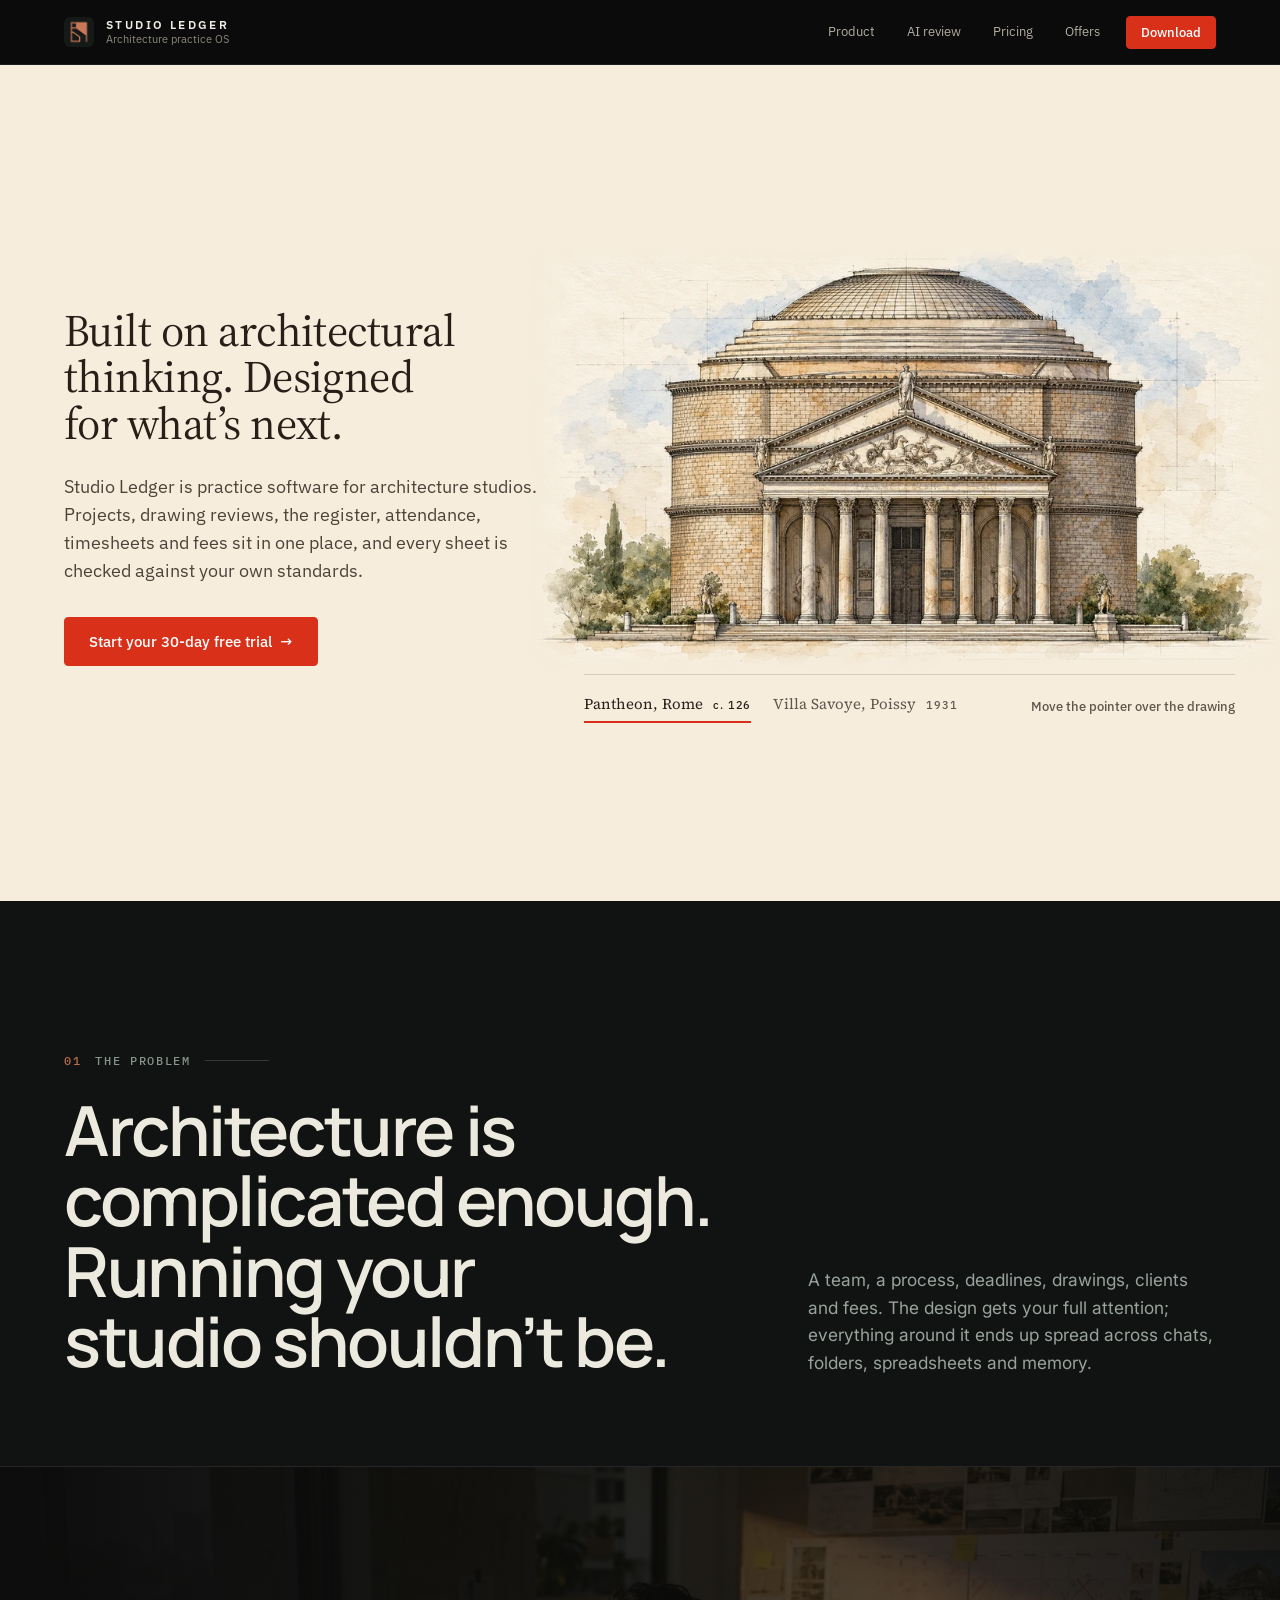
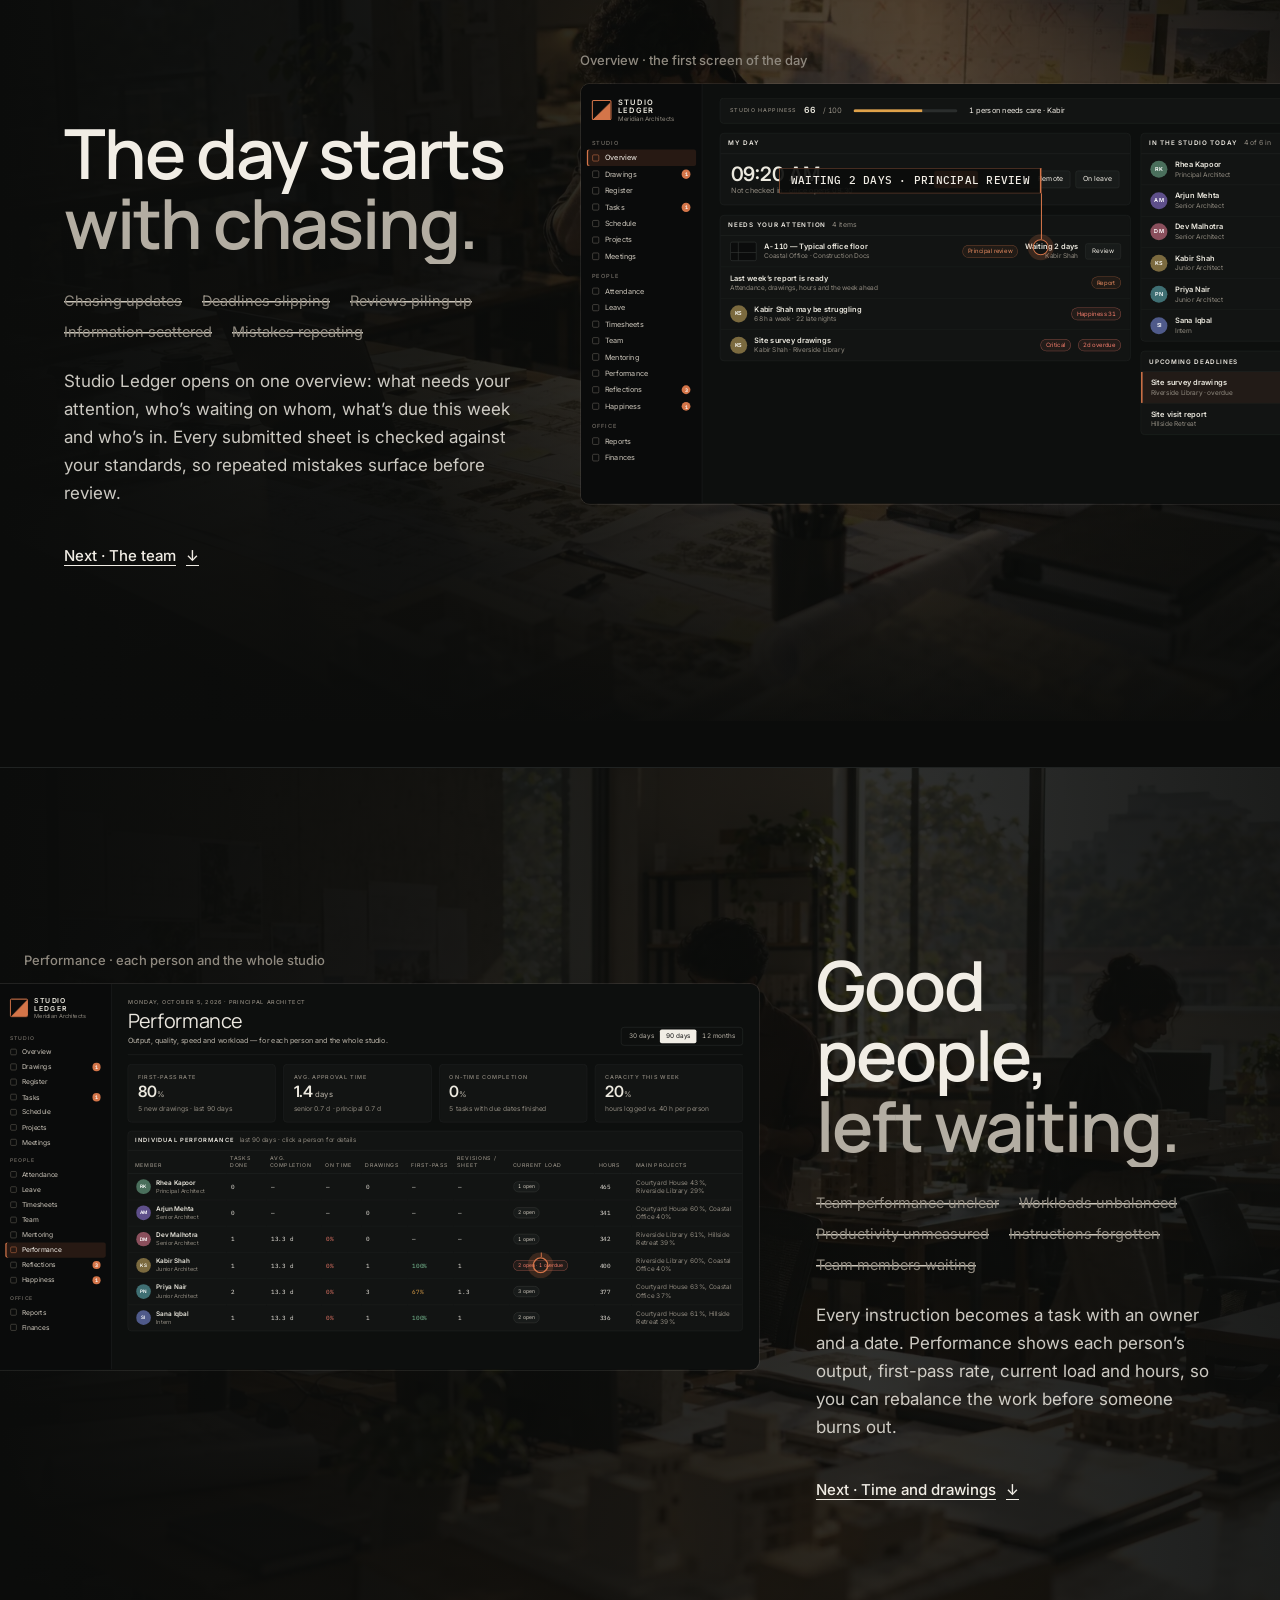
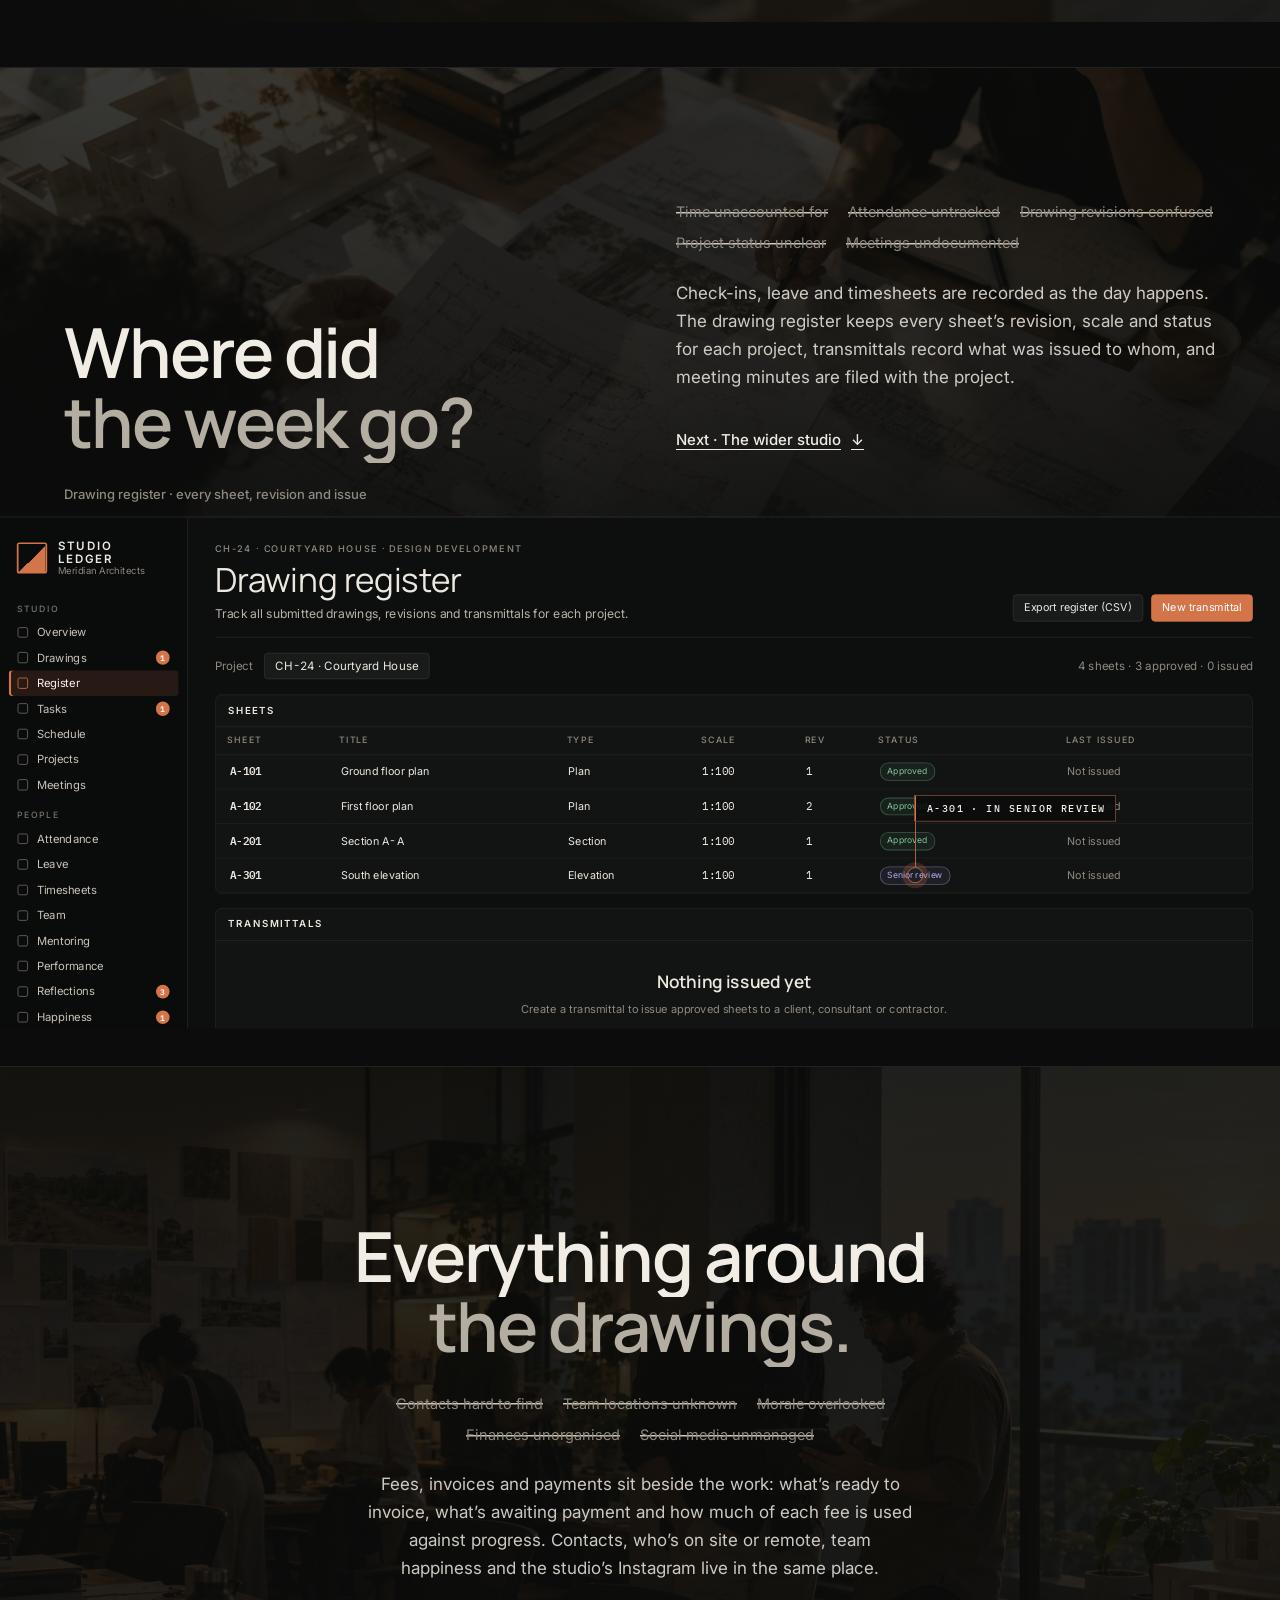
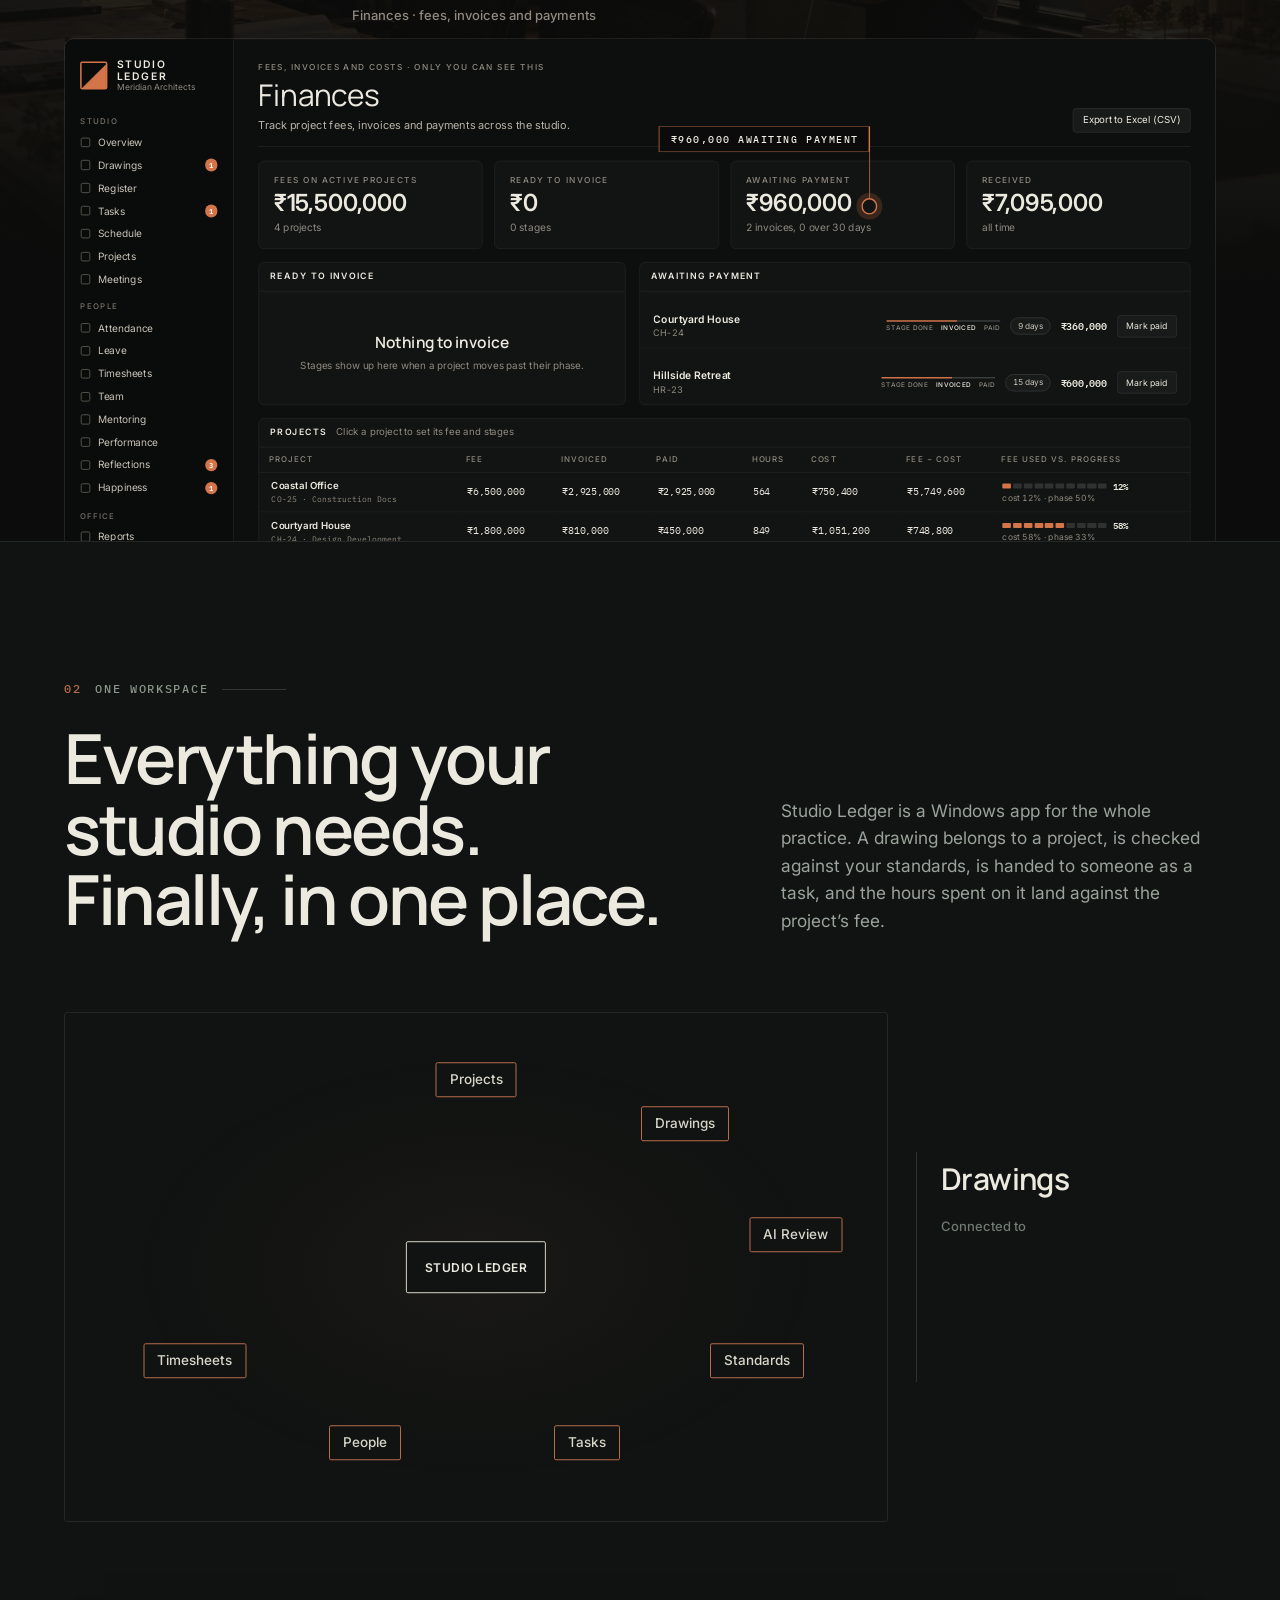
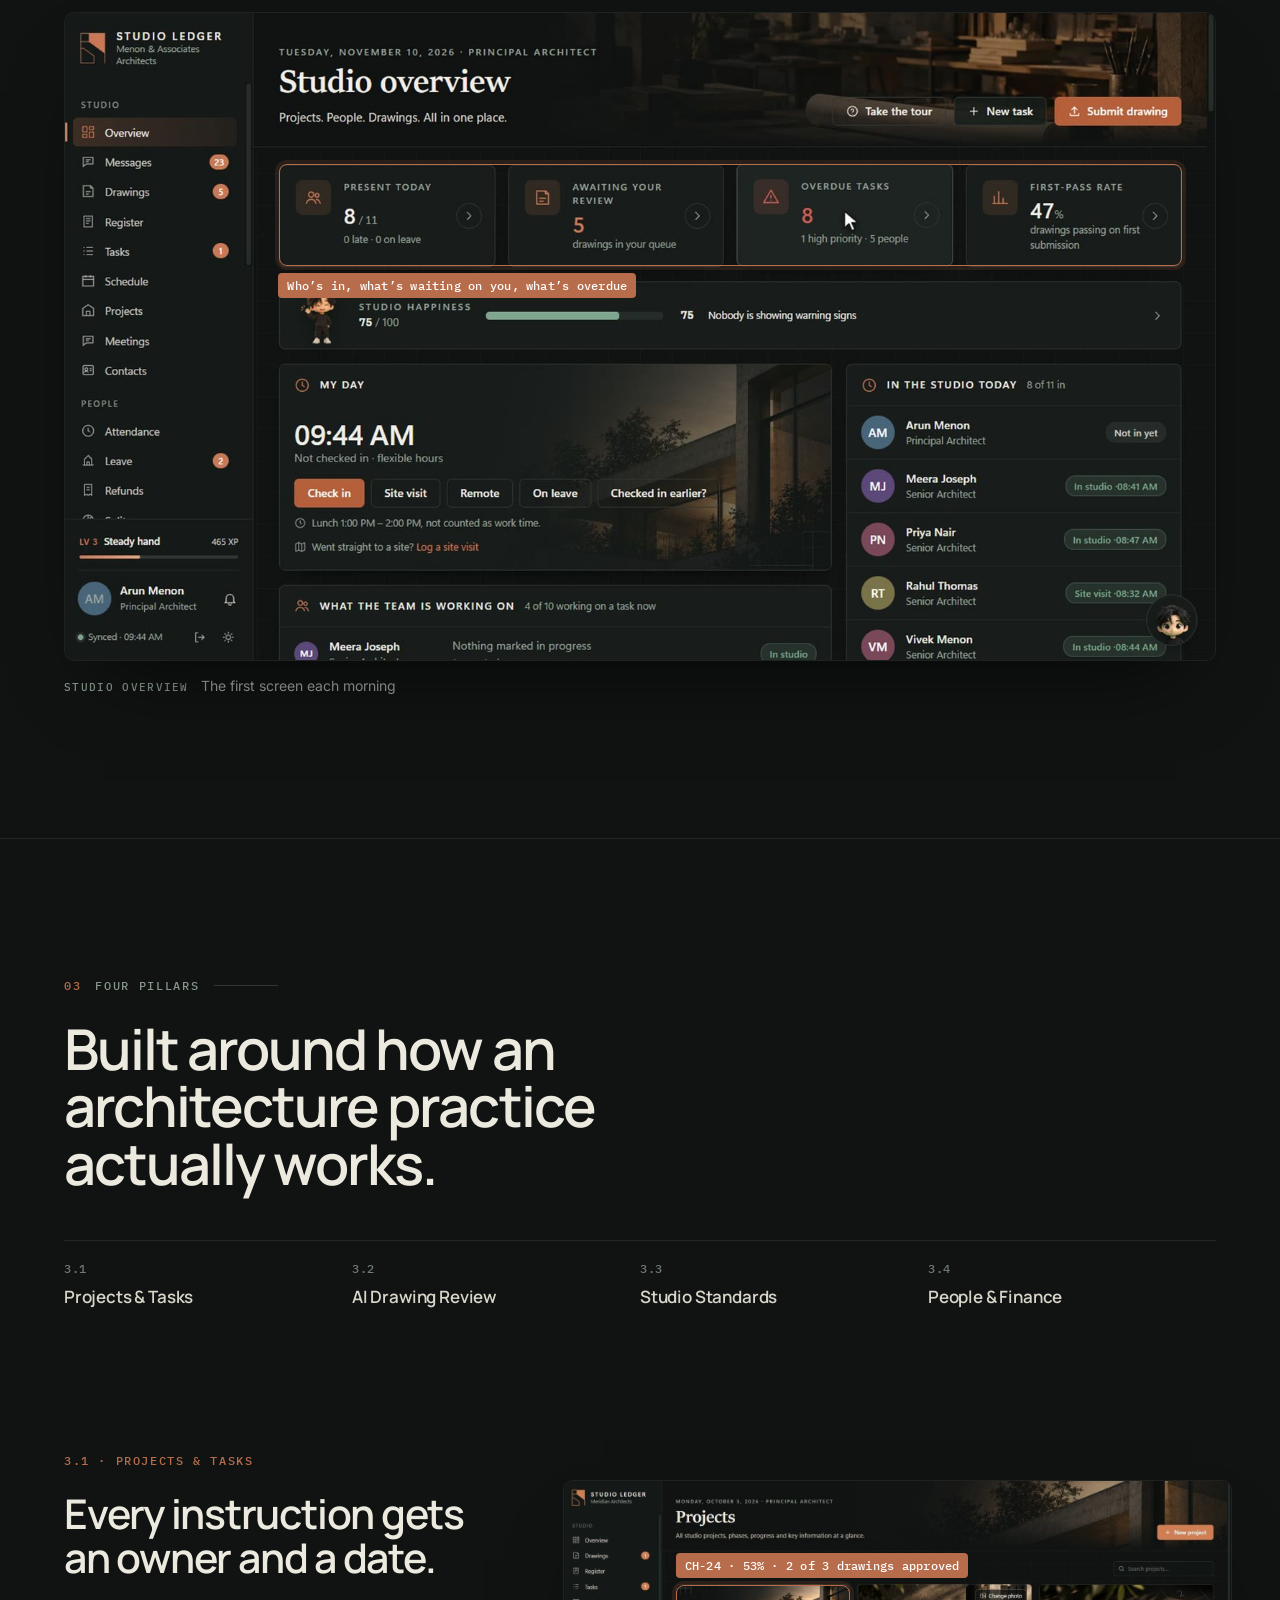
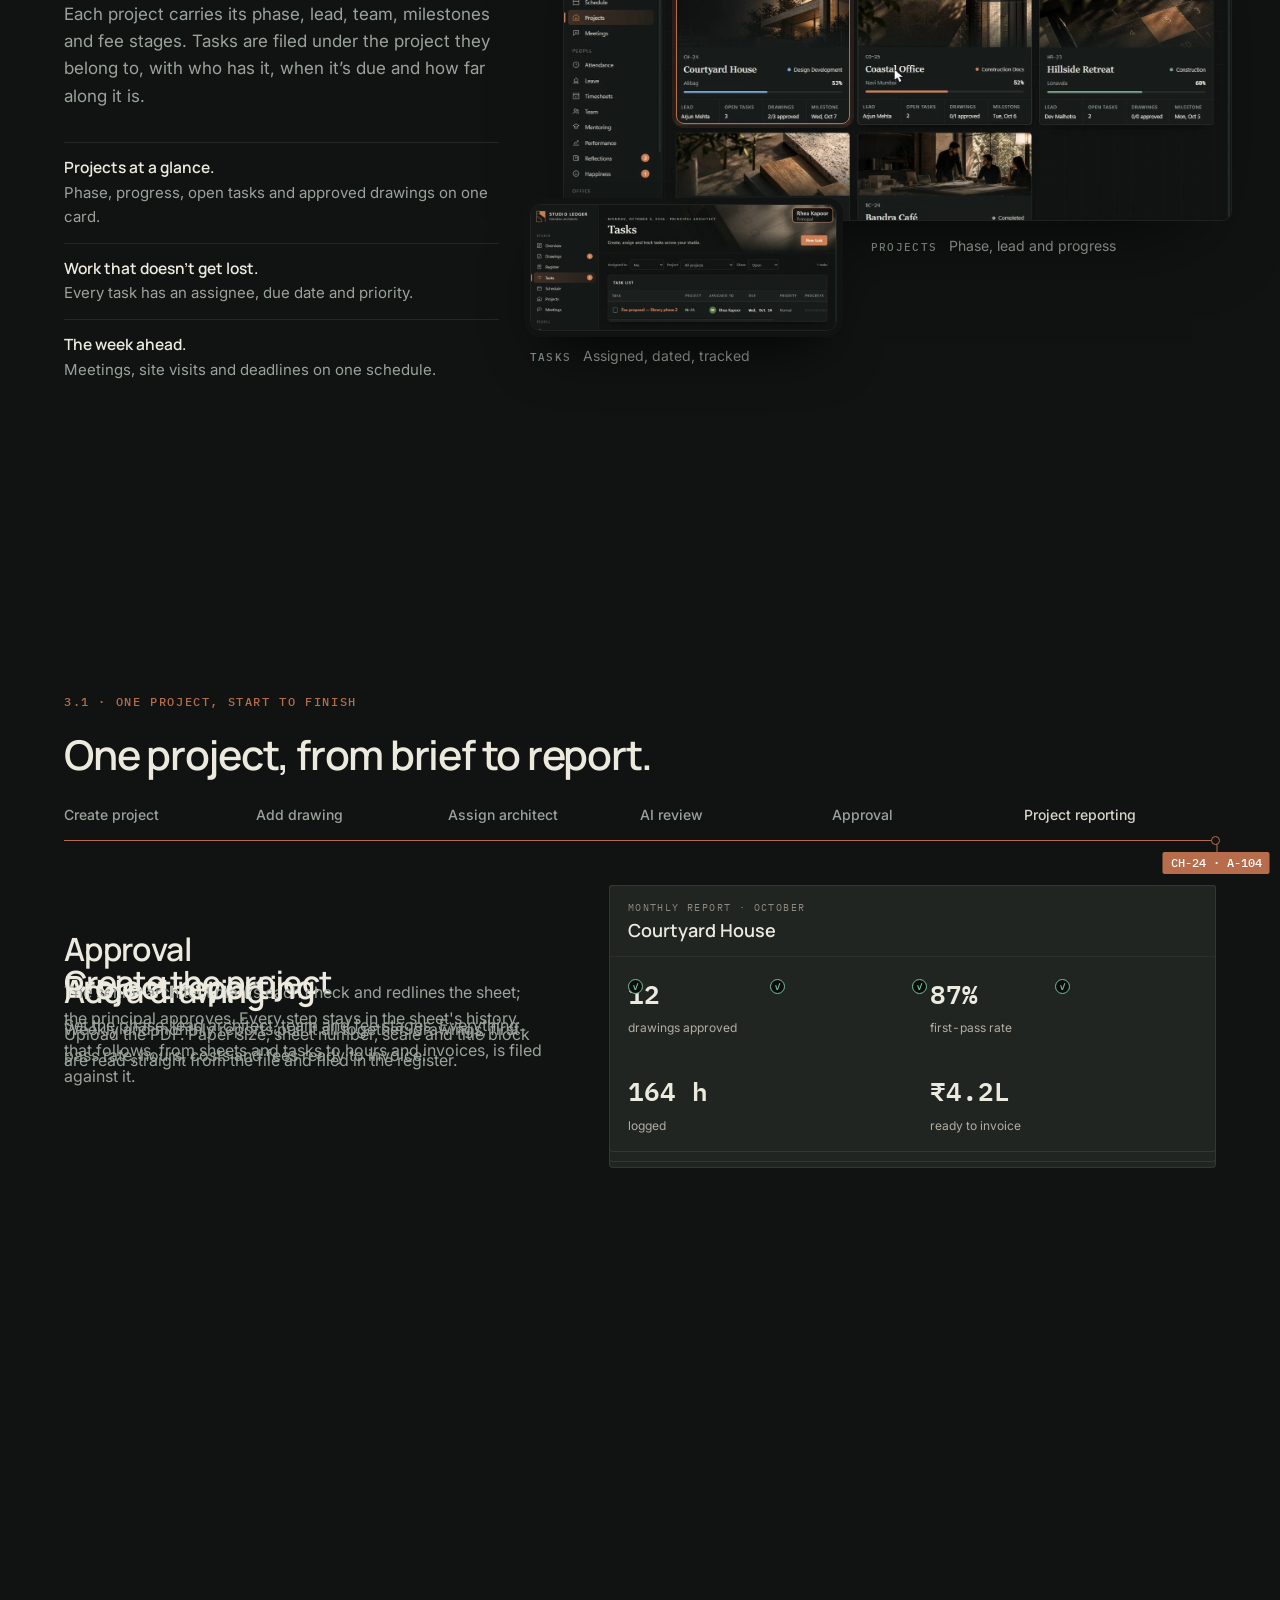
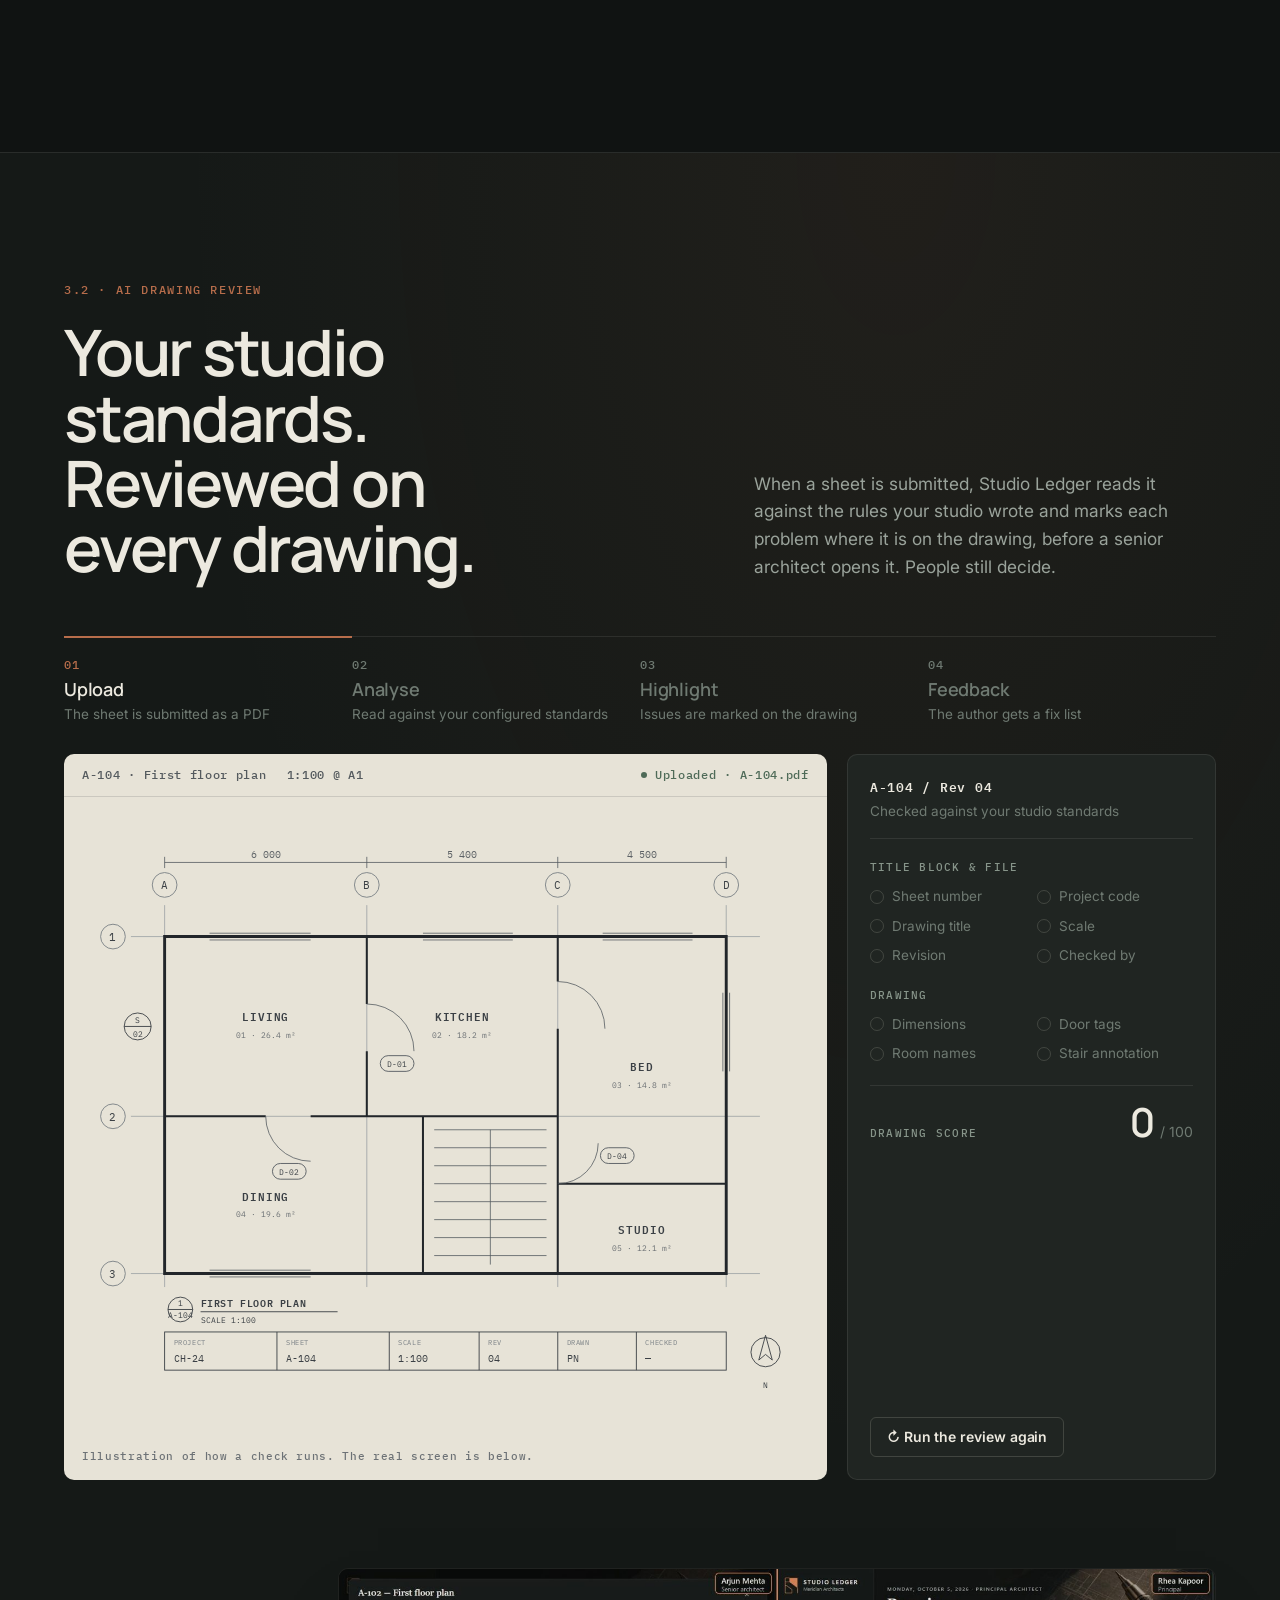
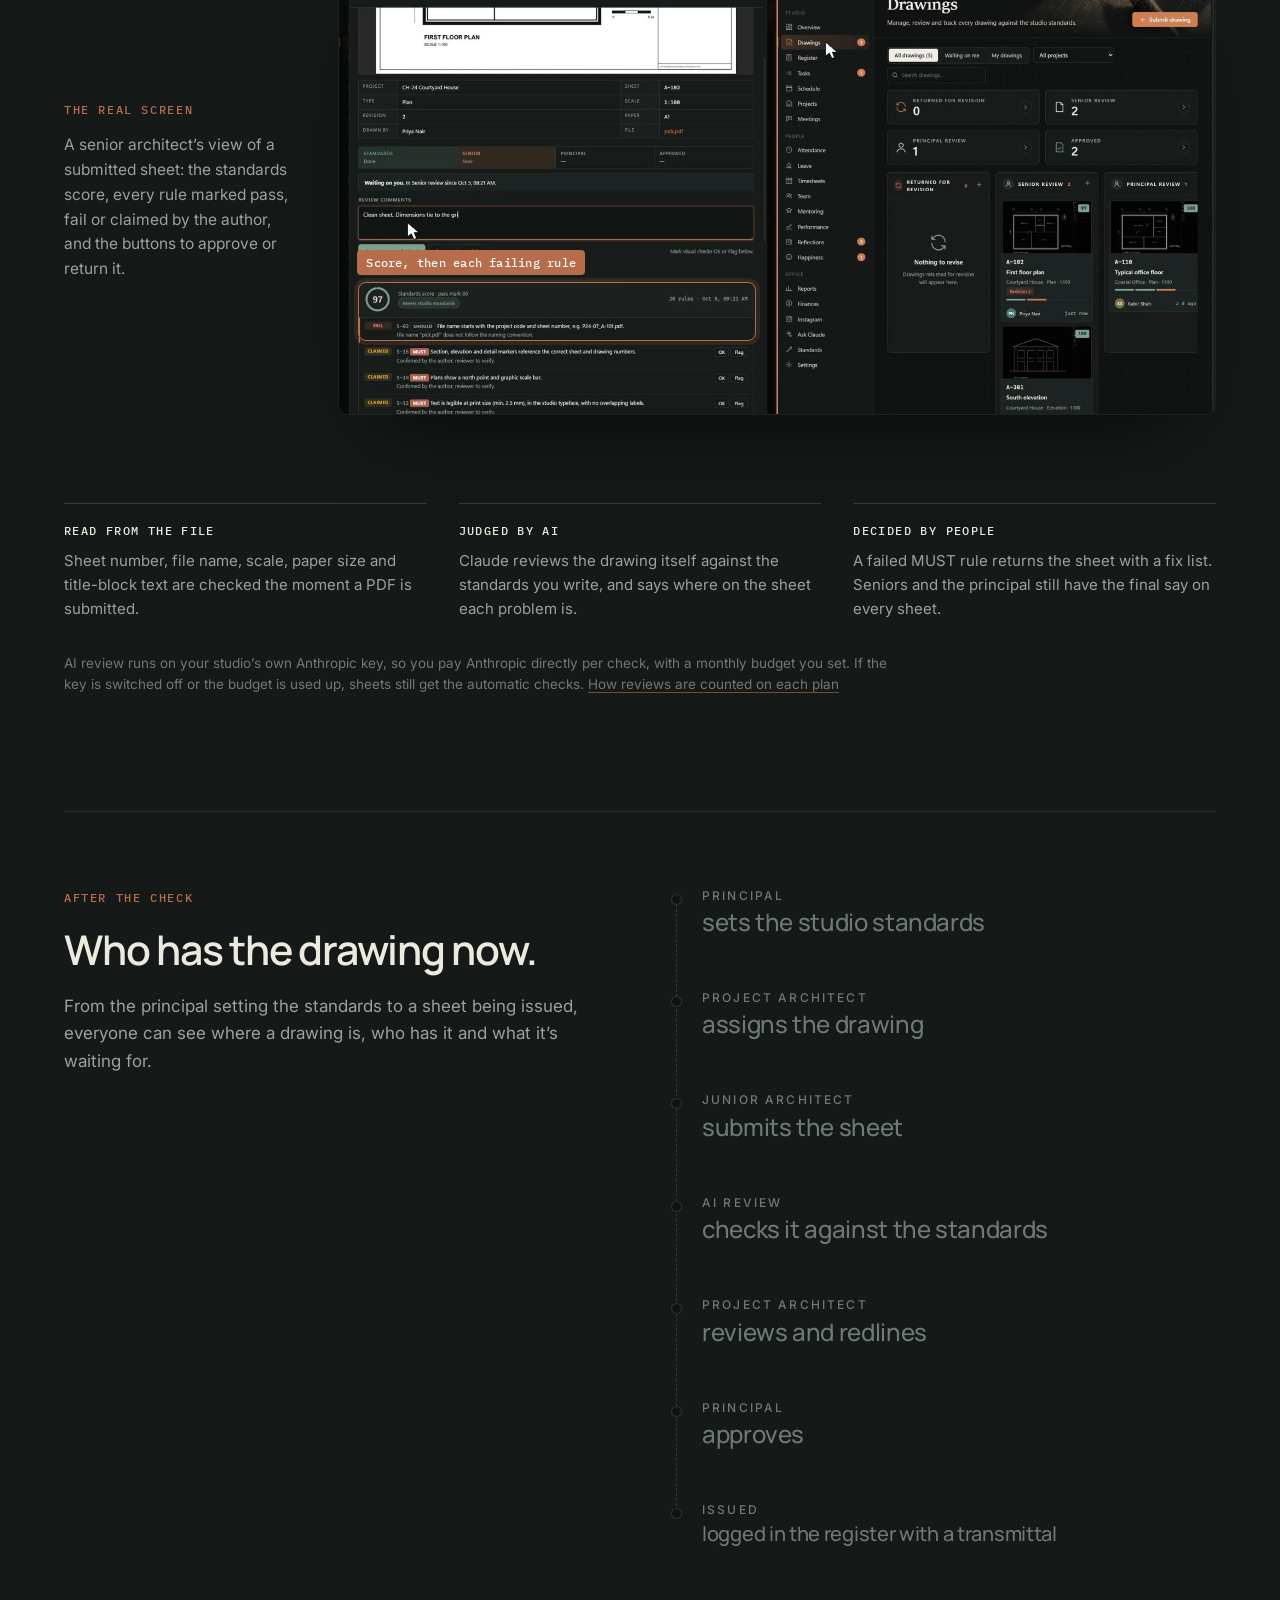
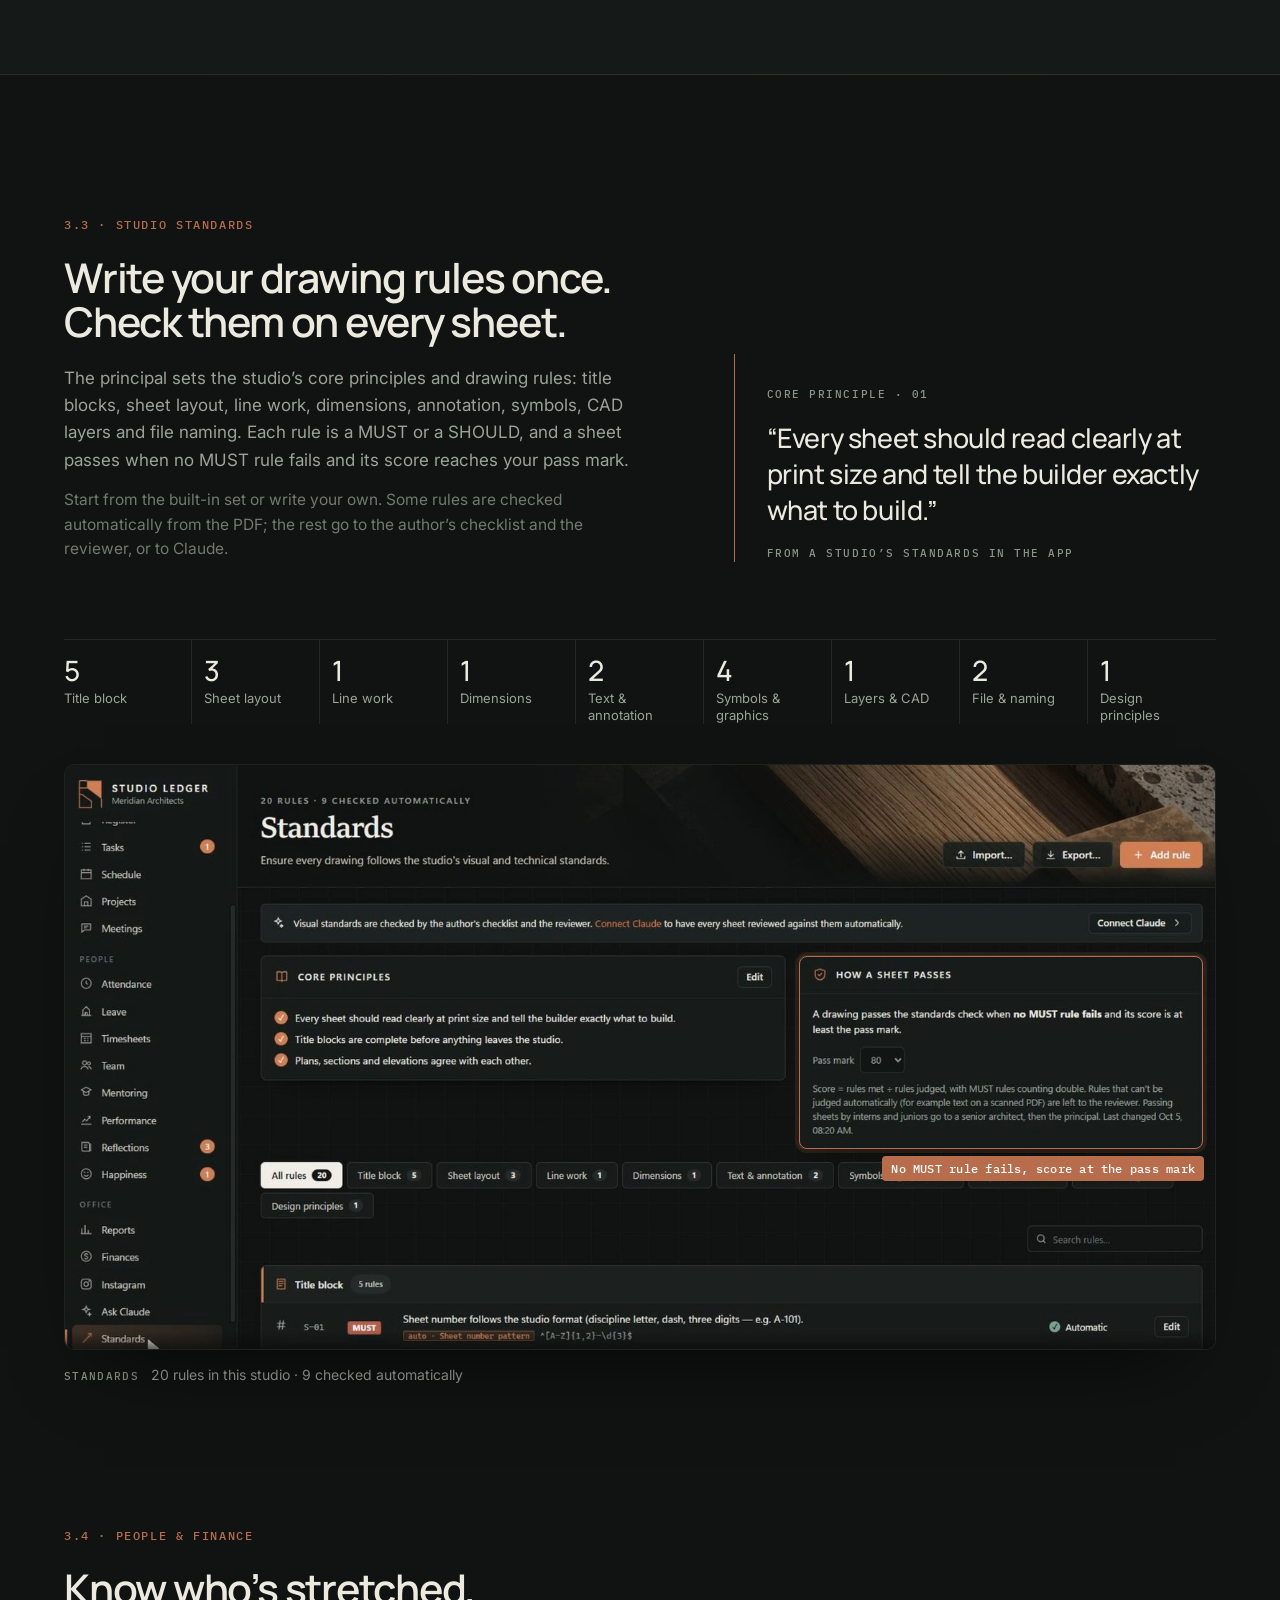
==== commit b90d1329: "Launch moves to 7 pm IST on 15 November 2026 SITE.launchAt, the 'open at' wording on the home and do" ====
--- a/index.html
+++ b/index.html
@@ -934,7 +934,7 @@
     </div>
     <h2 id="get-title">Get Studio Ledger</h2>
     <div class="get-soon">
-      <p class="get-sub">Downloads for Windows and Android open at <b>12 am on 15 November</b>. Leave your details and we’ll tell you the moment it’s out.</p>
+      <p class="get-sub">Downloads for Windows and Android open at <b>7 pm on 15 November</b>. Leave your details and we’ll tell you the moment it’s out.</p>
       <div class="cd-big mono" data-cd="big" role="timer" aria-label="Time until launch"></div>
     </div>
     <form id="get-form" novalidate>
@@ -961,6 +961,6 @@
 </dialog>
 
 
-<script src="main.js?v=20261114f"></script>
+<script src="main.js?v=20261114g"></script>
 </body>
 </html>
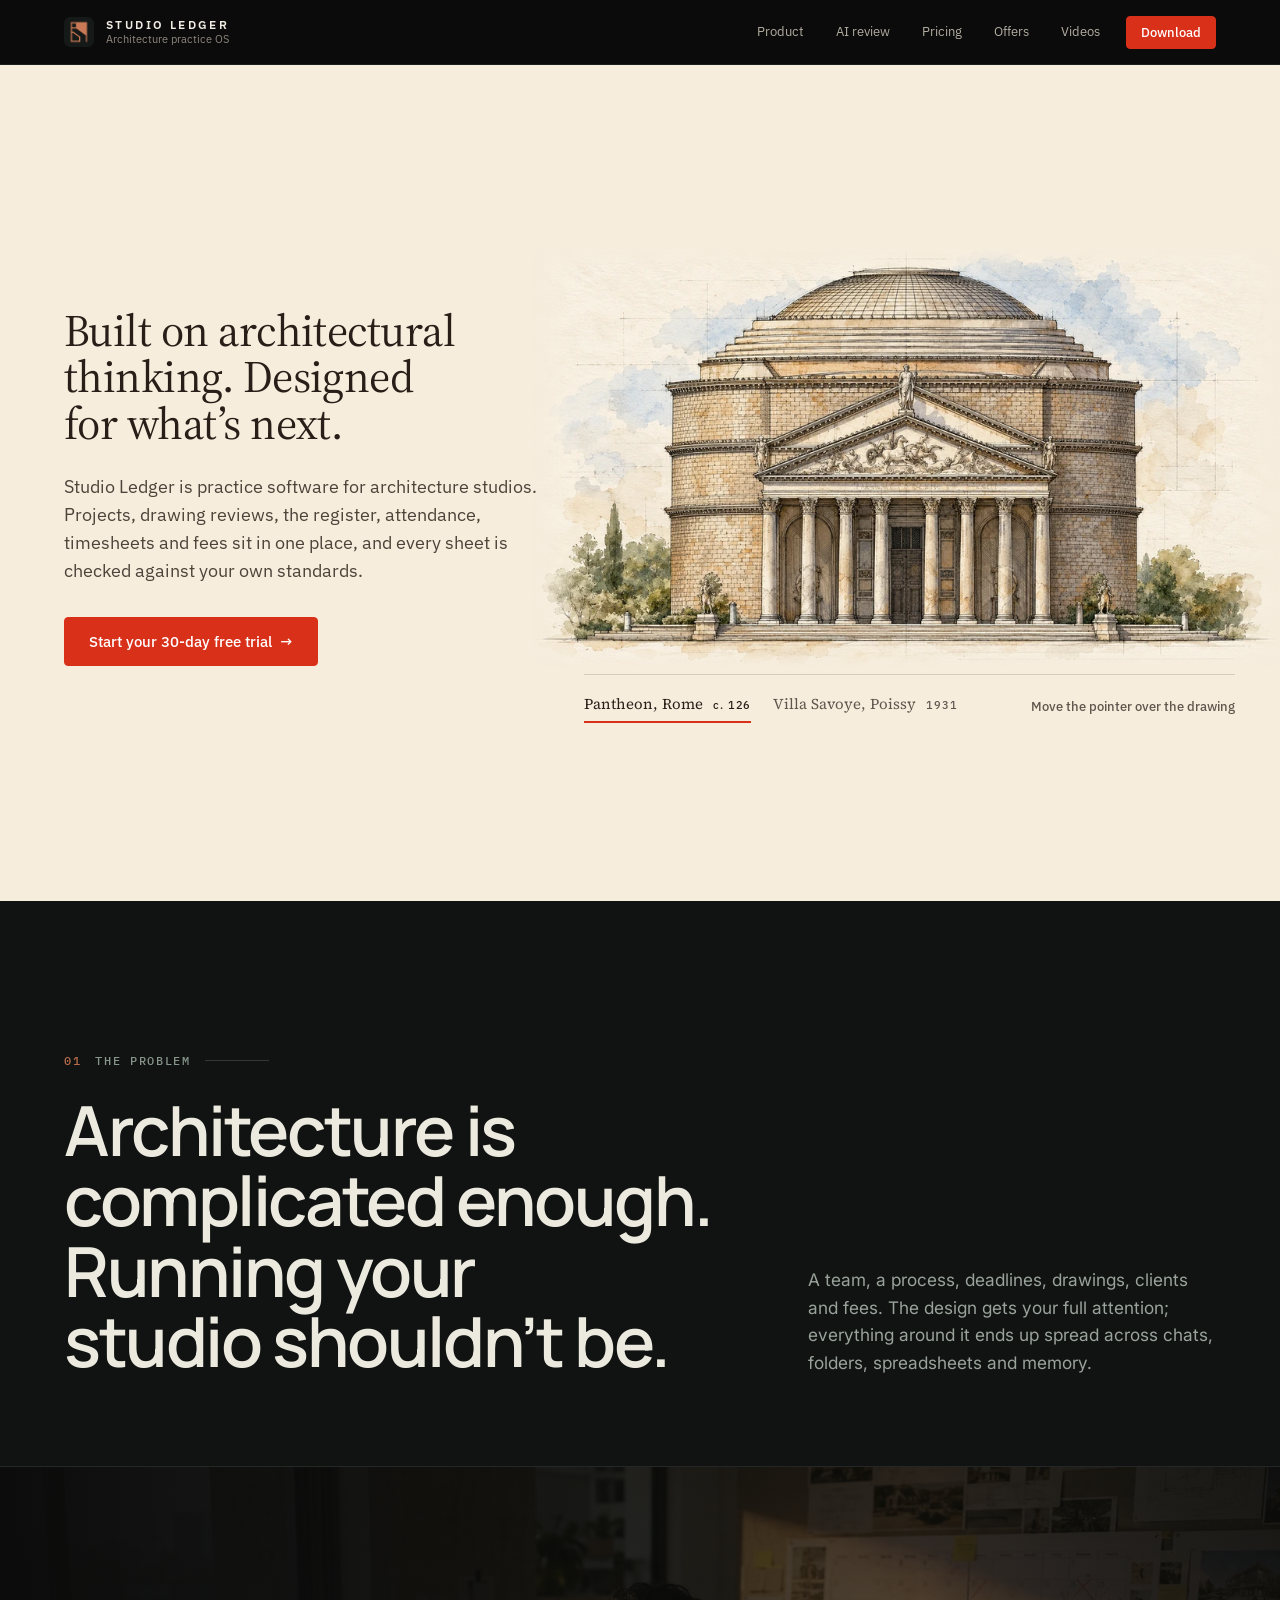
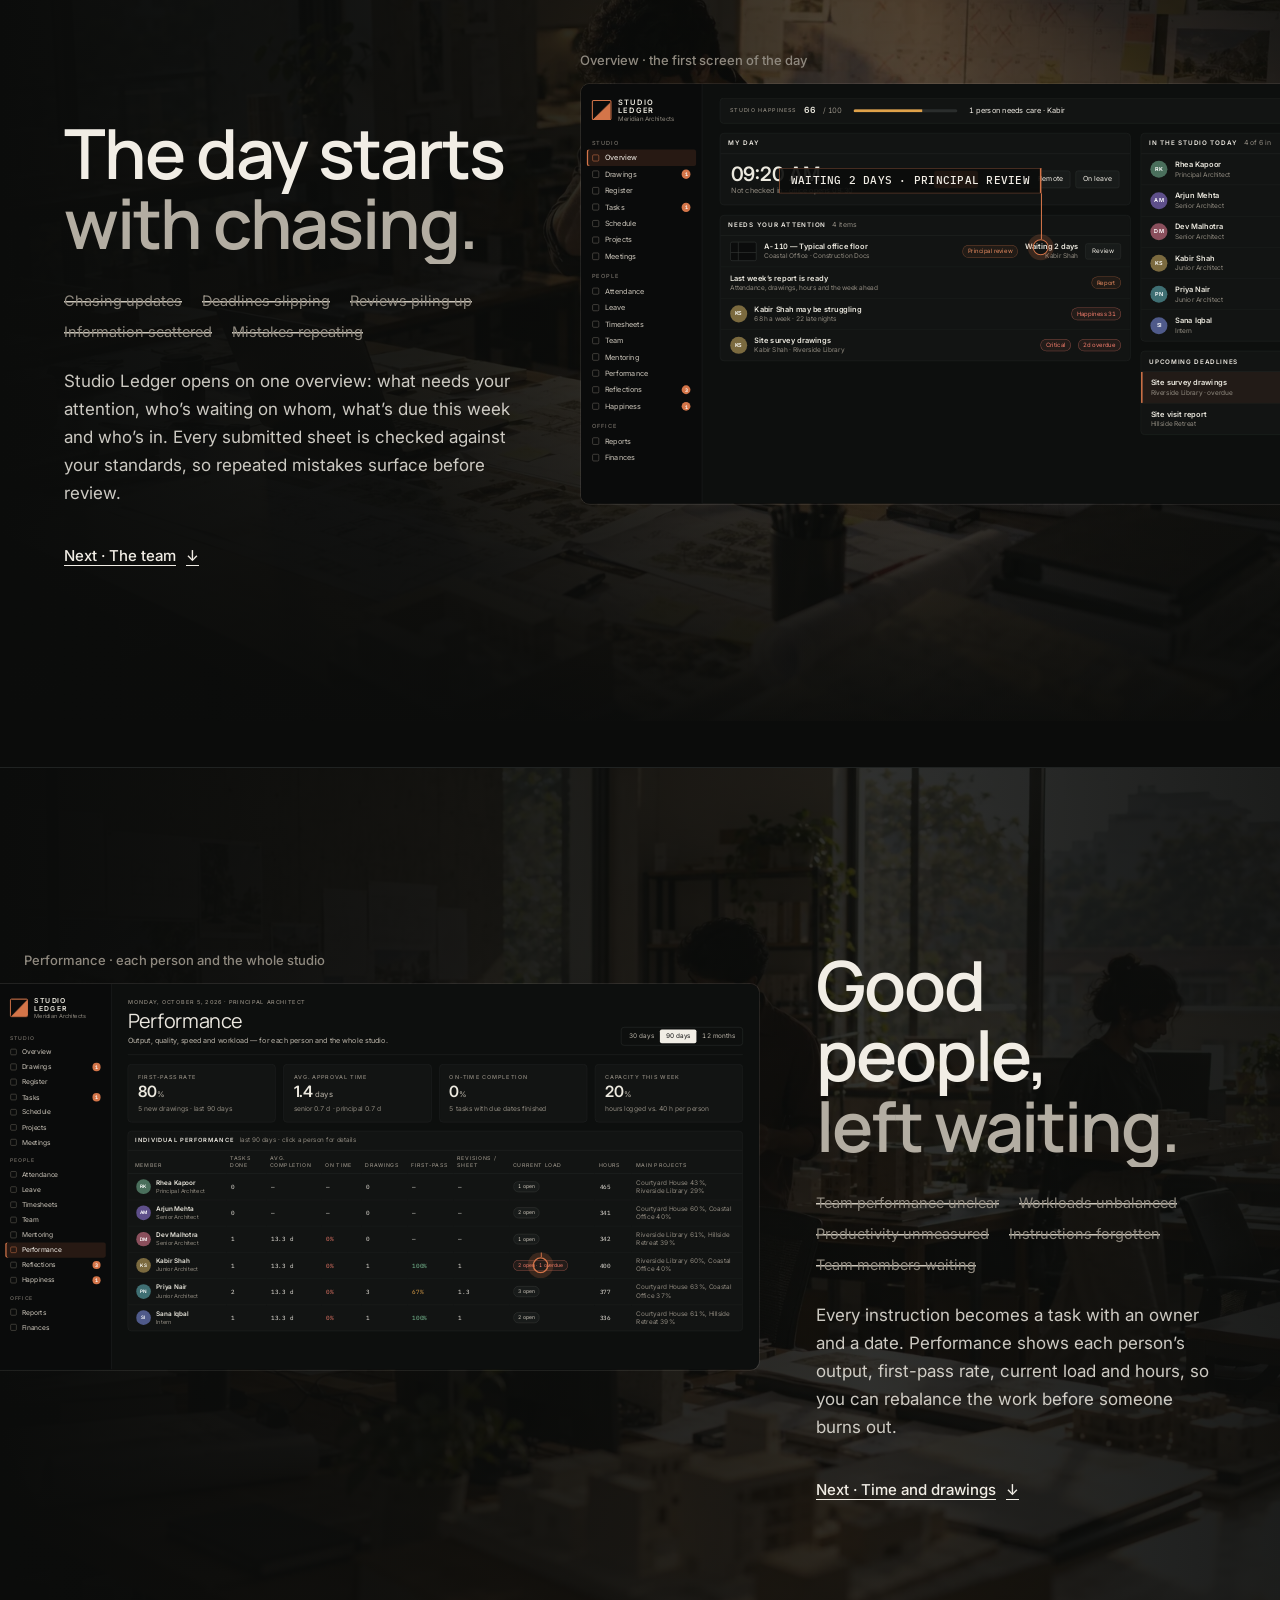
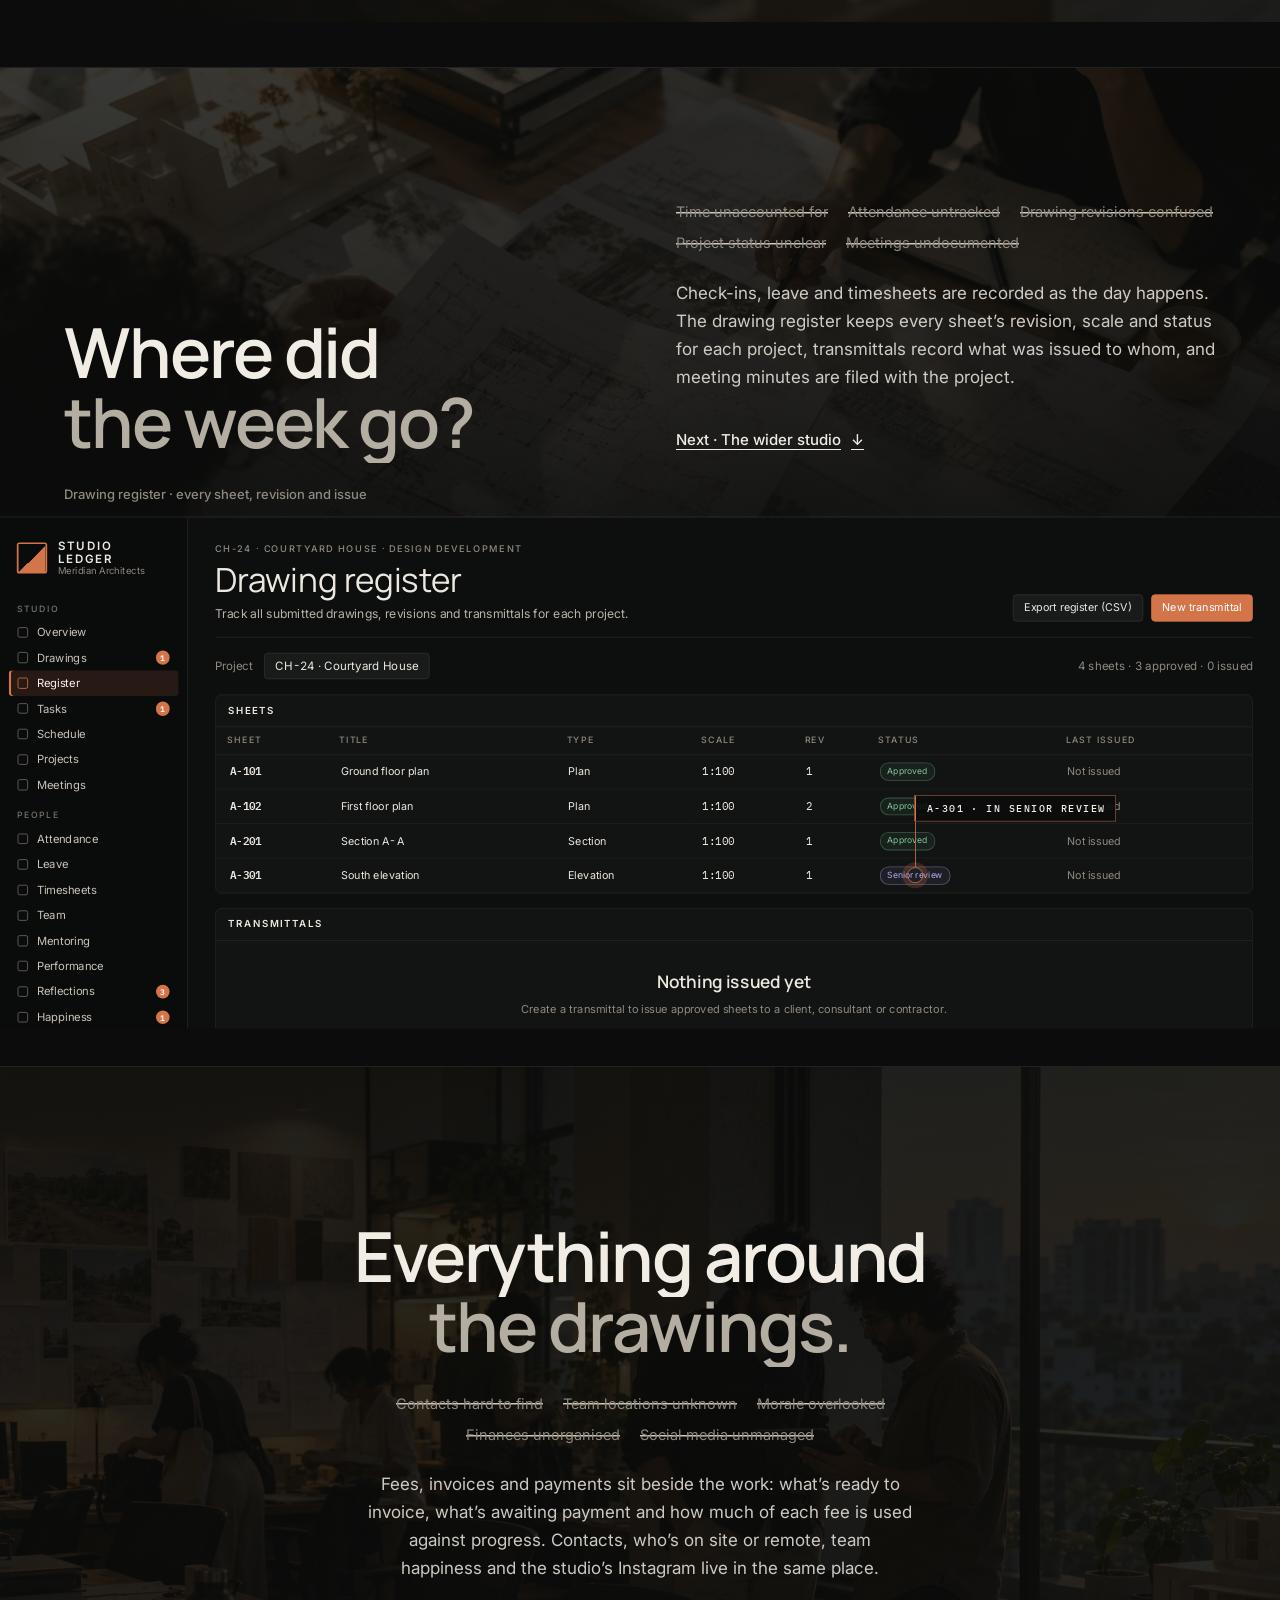
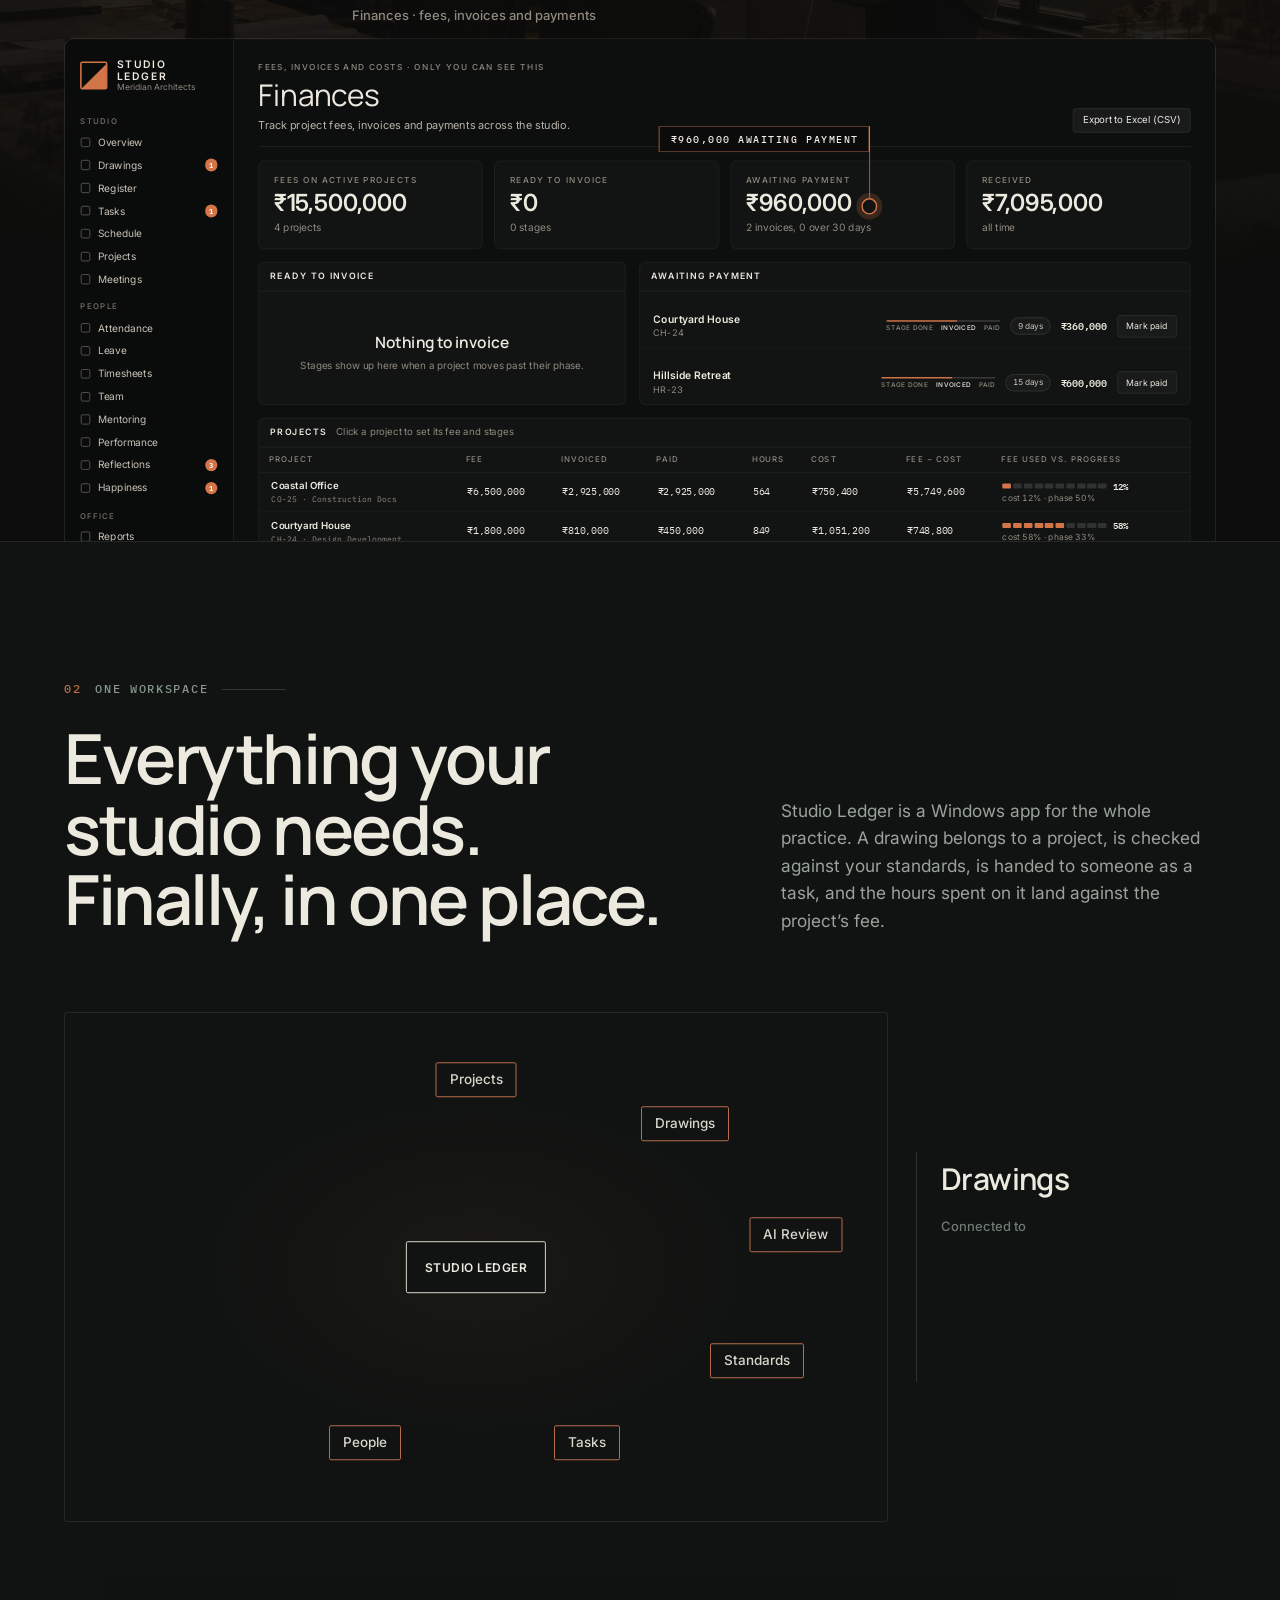
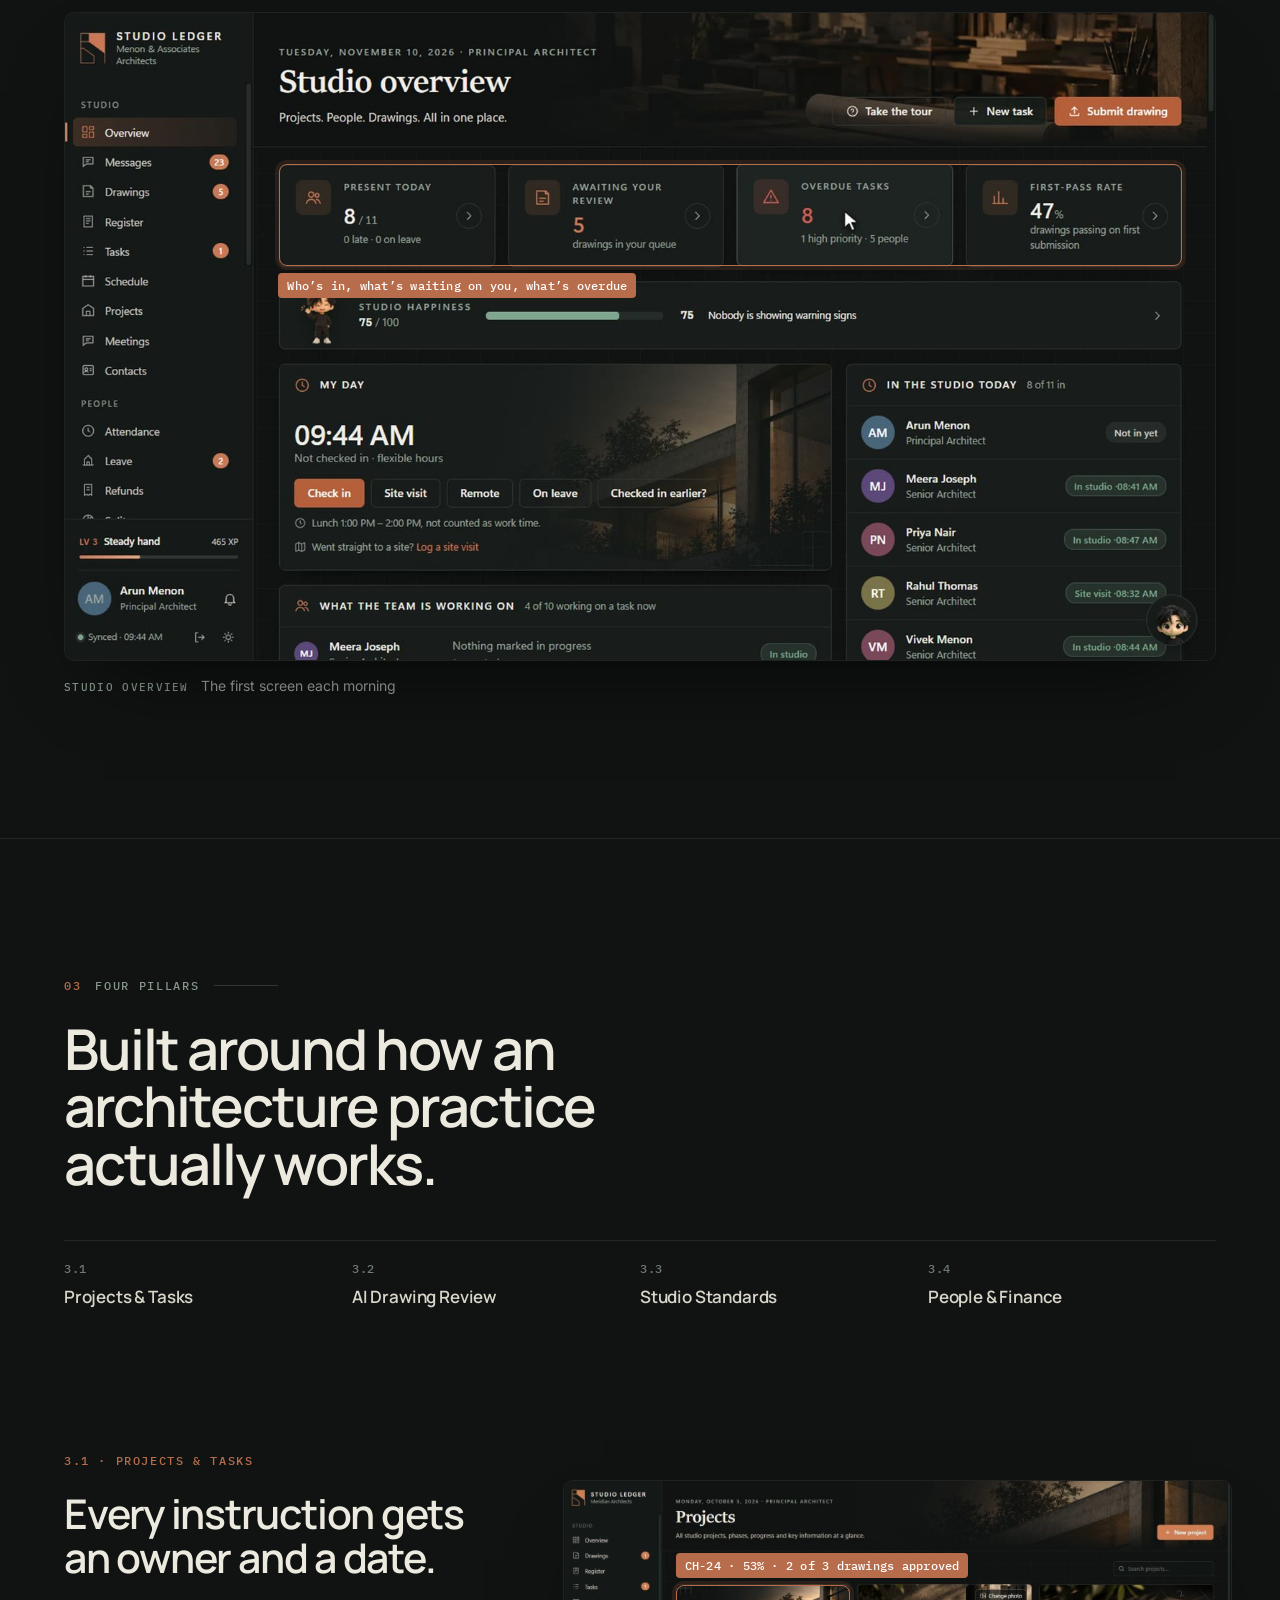
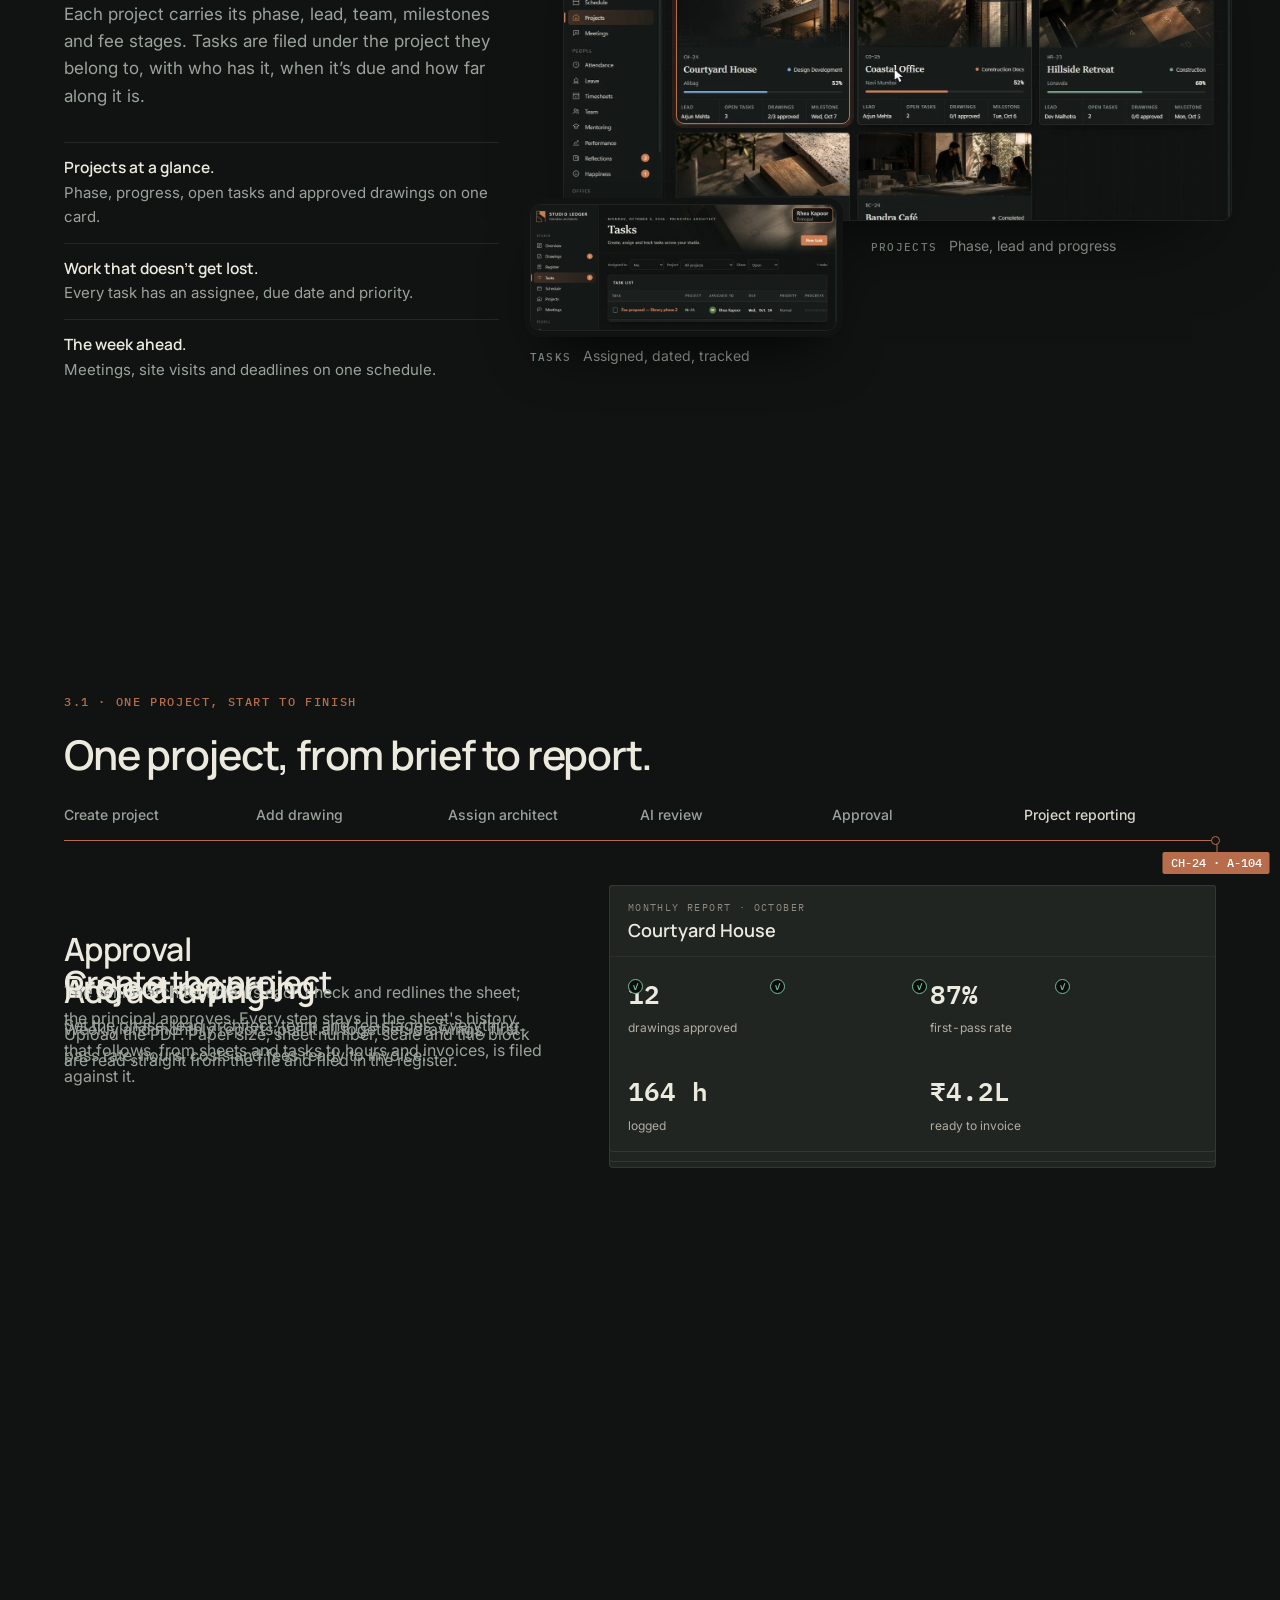
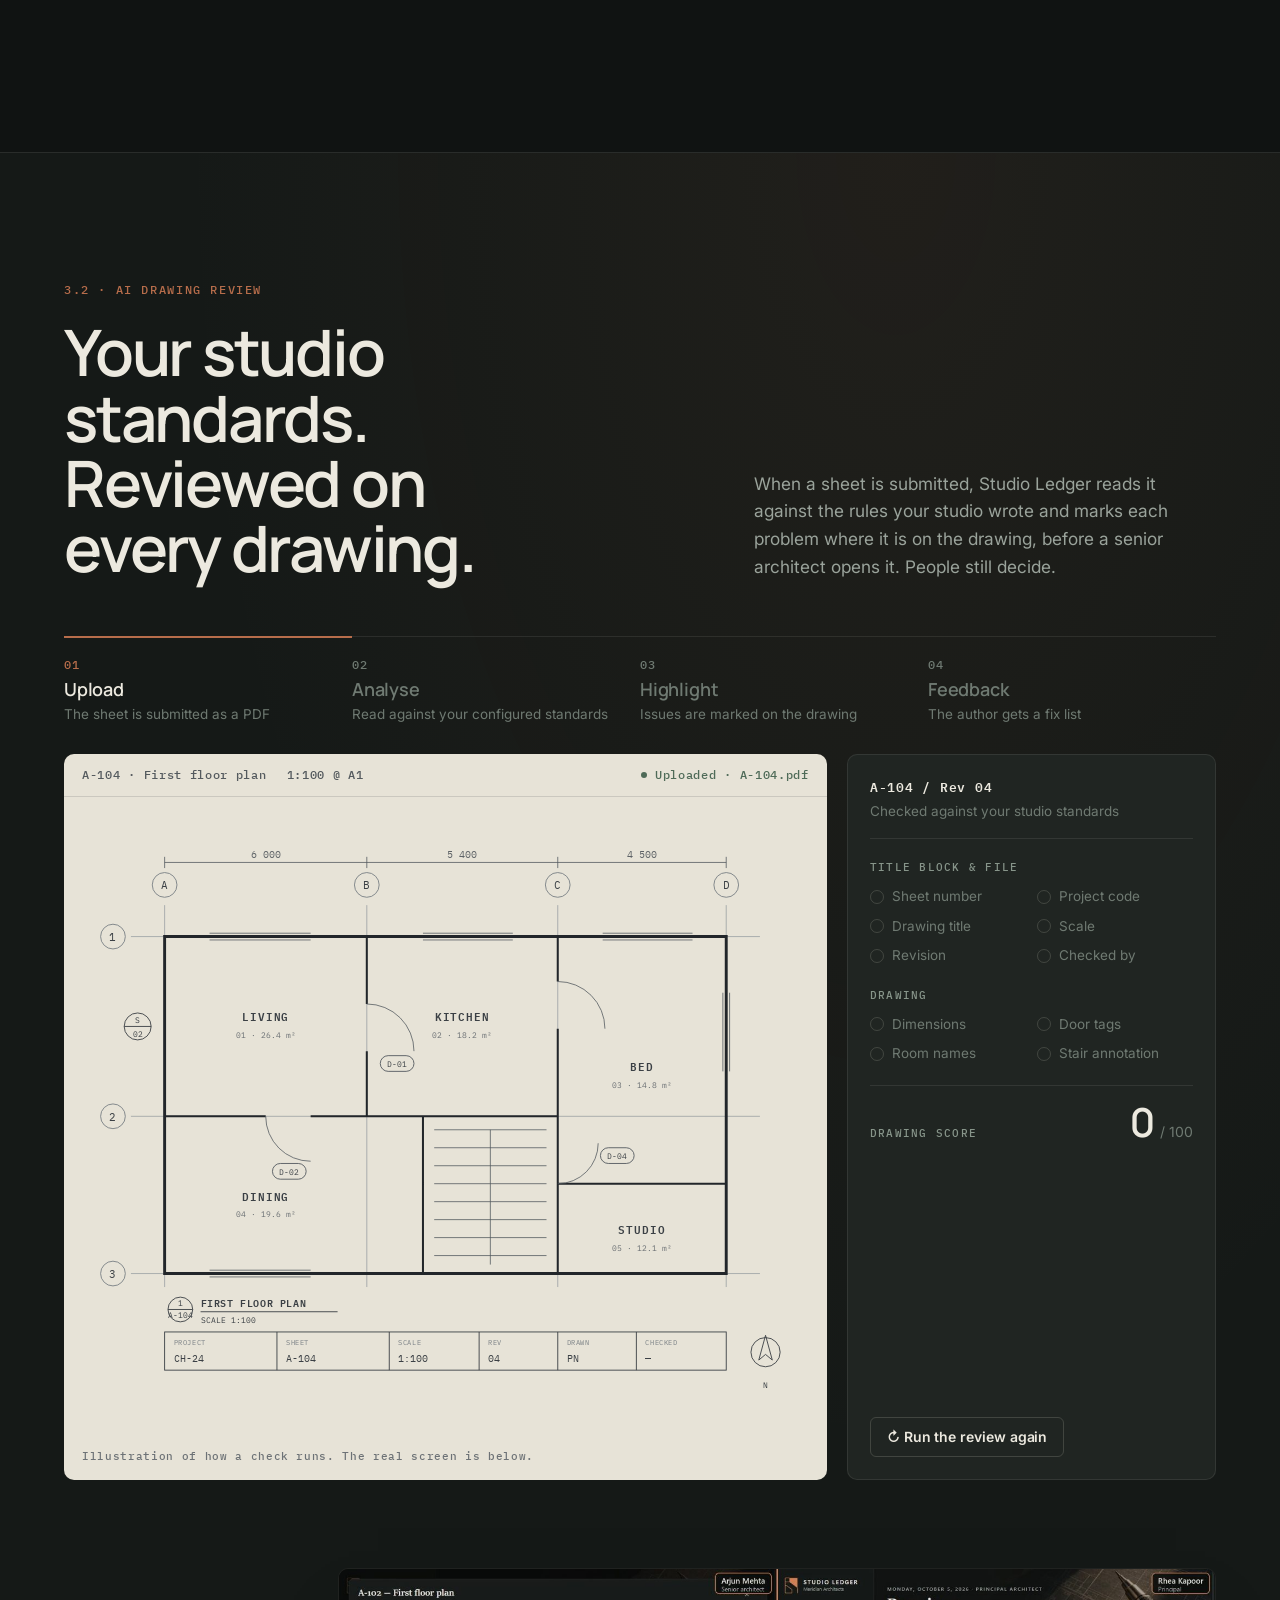
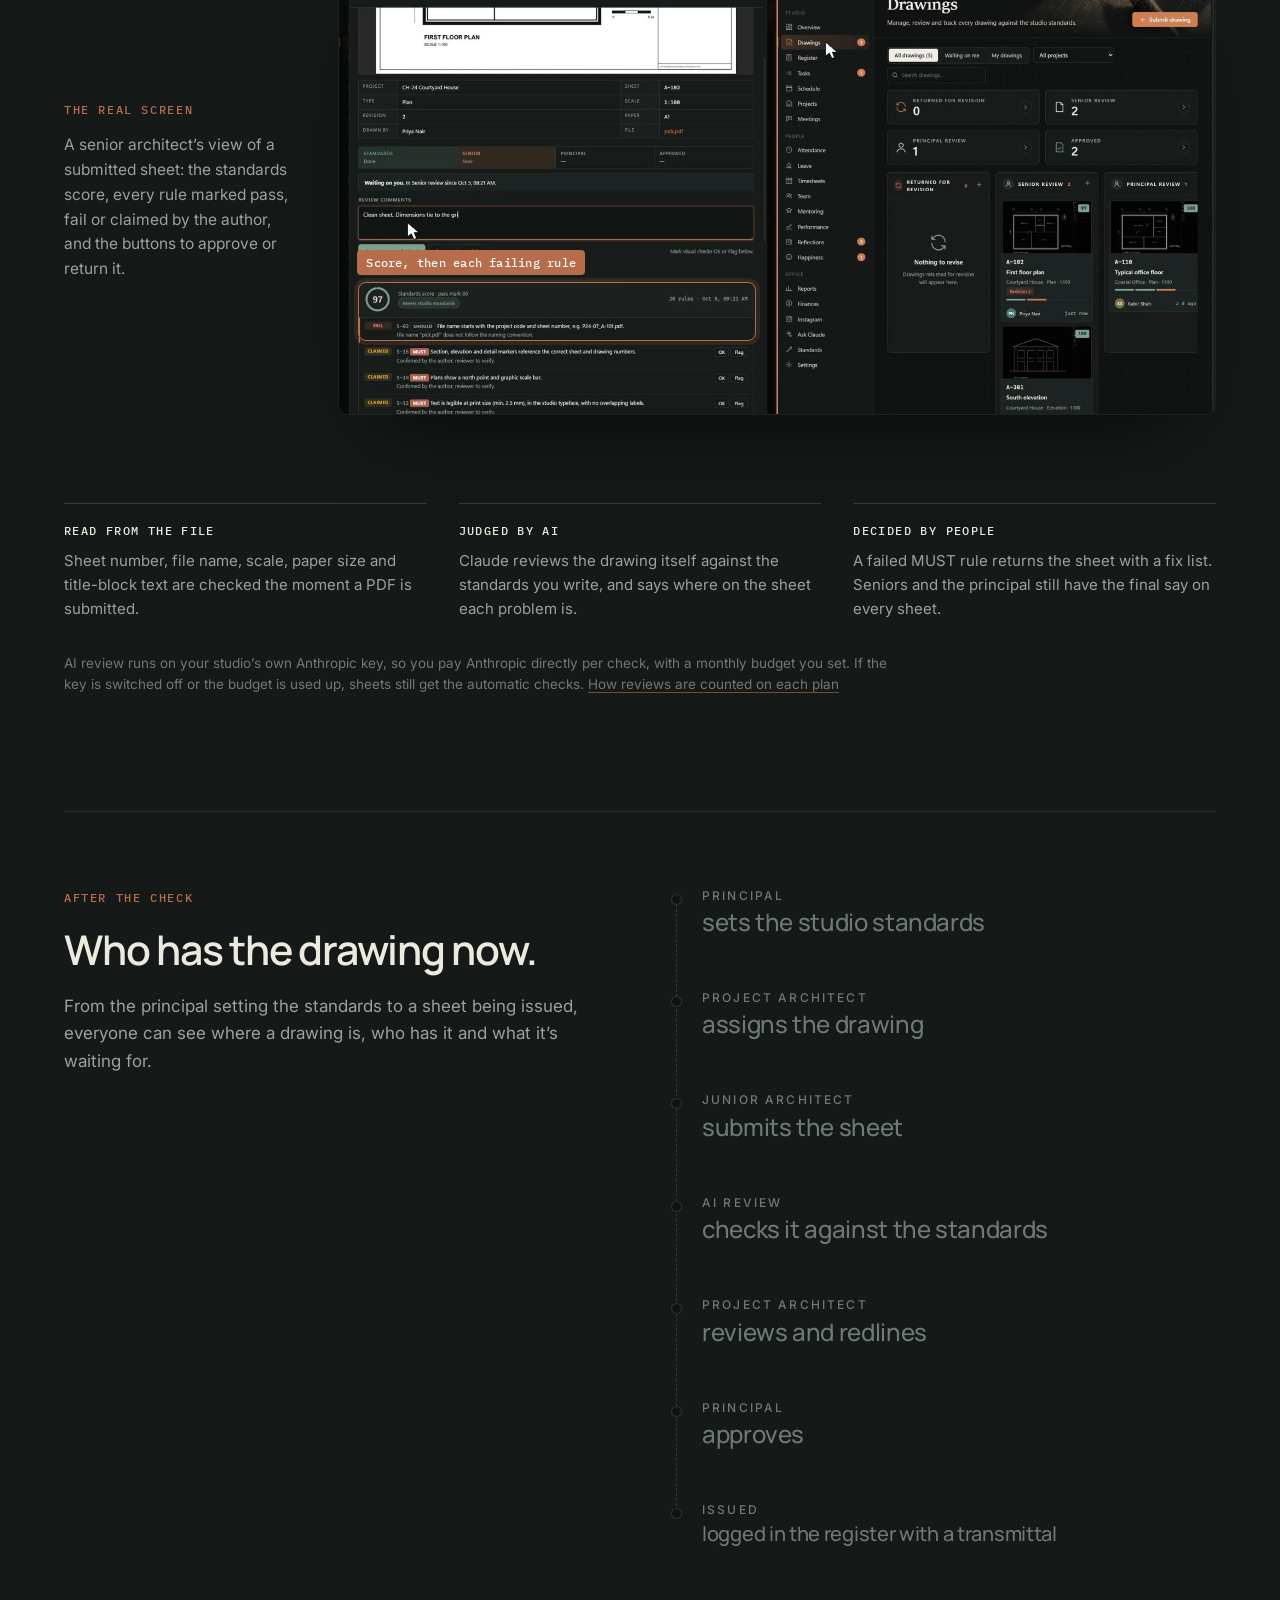
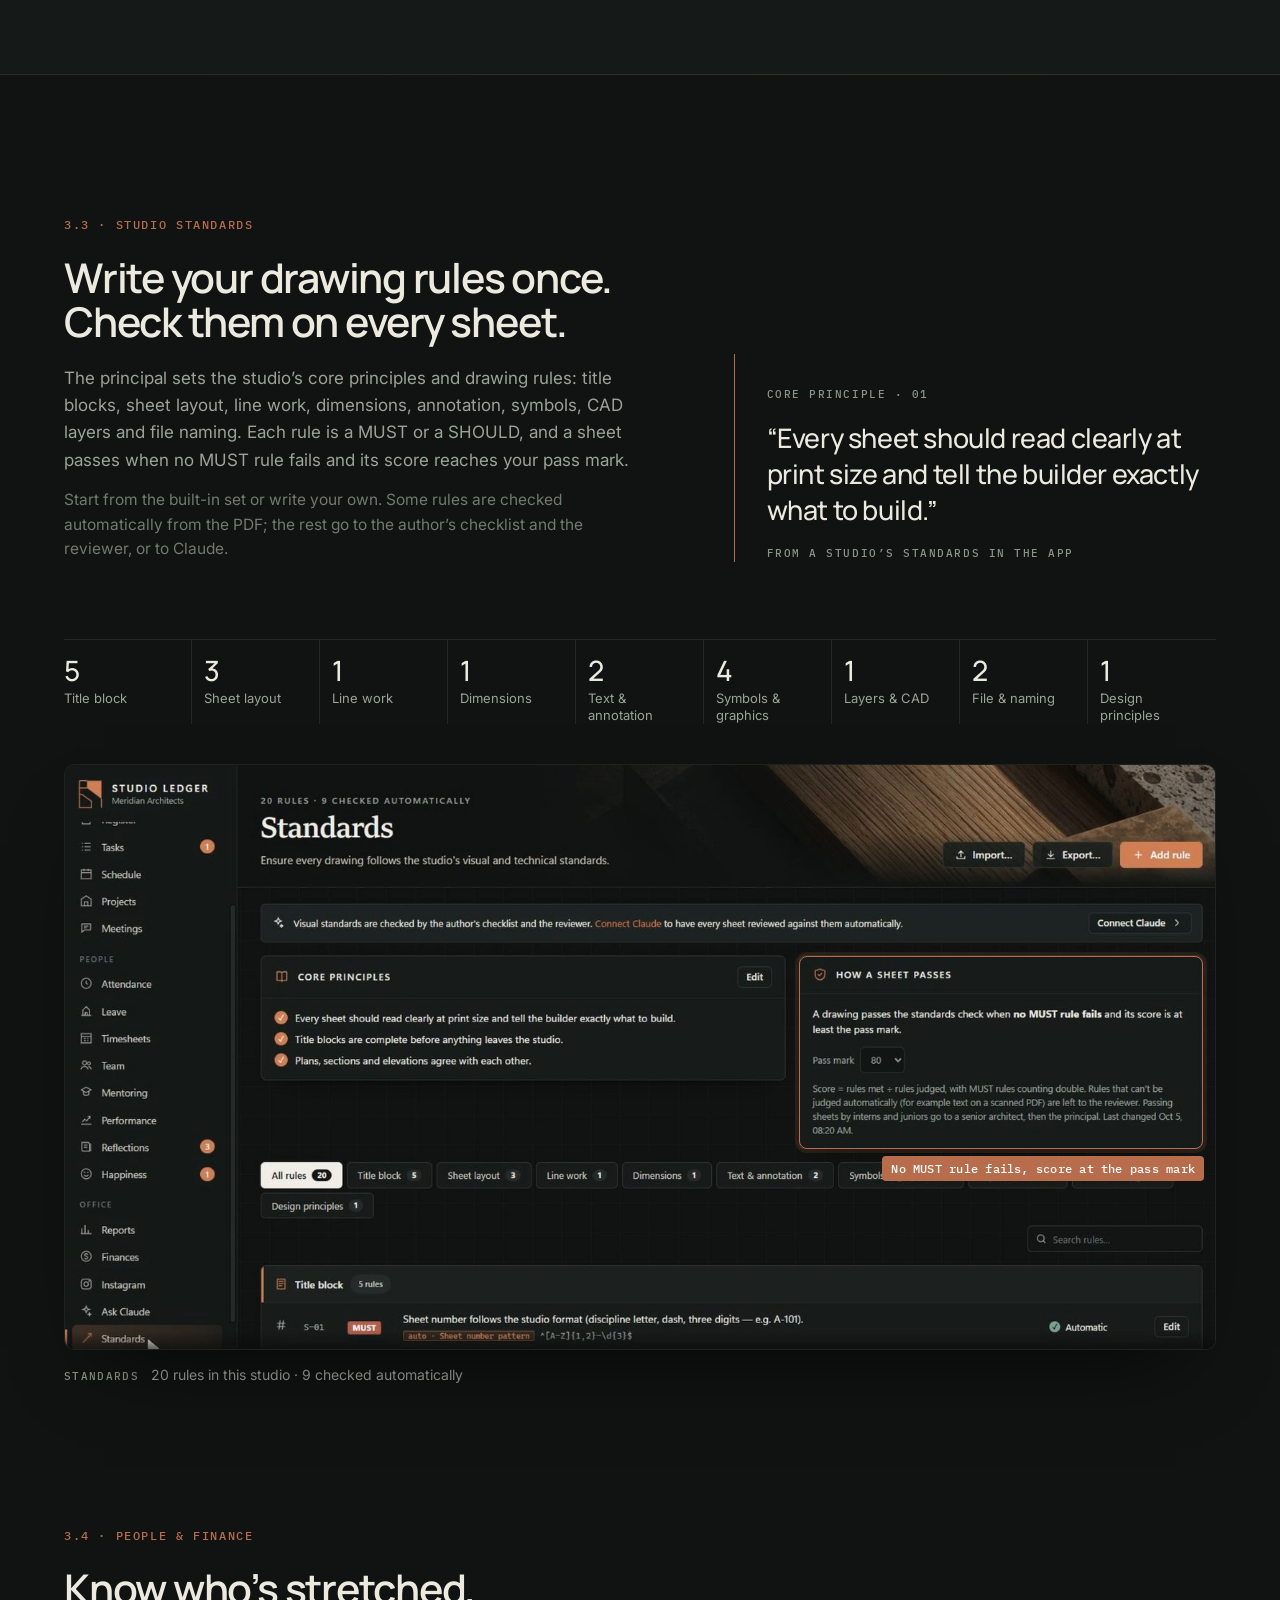
==== commit 4ee1c527: "Videos page: setup guide and demo videos from the YouTube channel New videos.html with a Setup guide" ====
--- a/index.html
+++ b/index.html
@@ -20,7 +20,7 @@
 <link rel="stylesheet" href="https://fonts.googleapis.com/css2?family=IBM+Plex+Sans:wght@400;500;600&family=Source+Serif+4:opsz,wght@8..60,400;8..60,500;8..60,600&display=swap">
 <link rel="stylesheet" href="https://fonts.googleapis.com/css2?family=IBM+Plex+Mono:wght@400;500&family=Inter:wght@400;500;600&family=Manrope:wght@500;600;700&display=swap">
 <link rel="stylesheet" href="styles.css?v=20261113">
-<link rel="stylesheet" href="site.css?v=20261114f">
+<link rel="stylesheet" href="site.css?v=20261115b">
 <script type="application/ld+json">
 {"@context":"https://schema.org","@type":"SoftwareApplication","name":"Studio Ledger","operatingSystem":"Windows 10, Windows 11","applicationCategory":"BusinessApplication","description":"Practice management for architecture studios: AI drawing review against studio standards, approvals, drawing register, attendance, leave, timesheets, fees and reports.","offers":[{"@type":"Offer","name":"Solo","price":"0","priceCurrency":"INR"},{"@type":"Offer","name":"Studio","price":"2999","priceCurrency":"INR"},{"@type":"Offer","name":"Practice","price":"6999","priceCurrency":"INR"},{"@type":"Offer","name":"Firm","price":"12999","priceCurrency":"INR"}]}
 </script>
@@ -39,6 +39,7 @@
       <a href="#review">AI review</a>
       <a href="#pricing">Pricing</a>
       <a href="#offers">Offers</a>
+      <a href="videos.html">Videos</a>
     </nav>
     <div class="nav-cta">
       <a class="btn sm" data-download href="#start">Download</a>
@@ -591,7 +592,7 @@
     <div class="su-guide" id="setup-guide">
       <div class="su-guide-h">
         <h3>The full setup guide</h3>
-        <p>What each person does, in order. Nothing here needs an IT team.</p>
+        <p>What each person does, in order. Nothing here needs an IT team. Prefer to watch? <a class="v2-link" href="videos.html#setup">See the setup video</a>.</p>
       </div>
       <div class="su-cards">
         <article class="su-c" data-rv>
@@ -792,7 +793,7 @@
     <div class="tr-about" id="about">
       <p class="v2-mono">Made by architects</p>
       <p class="tr-about-q">Studio Ledger is made by The Pinc Studio, a team of architects dedicated to improving the working lives of architects.</p>
-      <p class="tr-about-p">We build it for the way a studio really runs, and we read every piece of feedback ourselves. Write to us at <a class="v2-link" data-contact-text href="#"></a> or follow the work on <a class="v2-link" href="https://www.instagram.com/studioledger.in/" target="_blank" rel="noopener">Instagram</a>.</p>
+      <p class="tr-about-p">We build it for the way a studio really runs, and we read every piece of feedback ourselves. Write to us at <a class="v2-link" data-contact-text href="#"></a> or follow the work on <a class="v2-link" href="https://www.youtube.com/@studio_ledger" target="_blank" rel="noopener">YouTube</a> and <a class="v2-link" href="https://www.instagram.com/studioledger.in/" target="_blank" rel="noopener">Instagram</a>.</p>
     </div>
   </div>
 </section>
@@ -897,8 +898,8 @@
     <a class="v2-foot-brand" href="#top" aria-label="Studio Ledger, back to top"><img src="assets/icon.png" alt="" width="28" height="28"><span><b>Studio Ledger</b><small>Architecture practice OS</small></span></a>
     <nav class="v2-foot-cols" aria-label="Footer">
       <div><p class="v2-mono">Product</p><a href="#product">Overview</a><a href="#review">AI drawing review</a><a href="#p-standards">Studio standards</a><a href="#screens">Screens</a><a href="#pricing">Pricing</a><a href="#offers">Offers</a></div>
-      <div><p class="v2-mono">Get started</p><a href="#setup">How it works</a><a href="#setup-guide">Setup guide</a><a href="#faq">FAQ</a><a href="download.html">Downloads</a></div>
-      <div><p class="v2-mono">Studio Ledger</p><a href="#data">Data &amp; privacy</a><a href="#about">About</a><a href="https://www.instagram.com/studioledger.in/" target="_blank" rel="noopener">Instagram</a><a data-contact href="#">Contact</a></div>
+      <div><p class="v2-mono">Get started</p><a href="#setup">How it works</a><a href="#setup-guide">Setup guide</a><a href="videos.html">Videos</a><a href="#faq">FAQ</a><a href="download.html">Downloads</a></div>
+      <div><p class="v2-mono">Studio Ledger</p><a href="#data">Data &amp; privacy</a><a href="#about">About</a><a href="https://www.youtube.com/@studio_ledger" target="_blank" rel="noopener">YouTube</a><a href="https://www.instagram.com/studioledger.in/" target="_blank" rel="noopener">Instagram</a><a data-contact href="#">Contact</a></div>
     </nav>
     <p class="v2-foot-legal"><span>© 2026 Studio Ledger · made by The Pinc Studio</span><a data-contact-text href="#"></a><a href="privacy.html">Privacy</a><a href="terms.html">Terms</a></p>
   </div>
--- a/site.css
+++ b/site.css
@@ -834,3 +834,60 @@
 .of-eb .of-steps { margin-top: 0; }
 .of-eb .of-steps li::before { box-shadow: 0 0 0 5px var(--c-bg2); }
 @media (max-width: 900px) { .of-eb-body { grid-template-columns: 1fr; } .pr-eb-banner { grid-template-columns: 1fr; } .pr-toggles .v2-seg { justify-content: flex-start; } }
+
+/* videos page: setup guide and demo videos from the YouTube channel */
+.vd-page { background: #101312; }
+.vd-top { padding-top: clamp(72px, 9vw, 128px); padding-bottom: clamp(56px, 7vw, 96px); }
+.v2 .vd-h { font-size: clamp(42px, 6vw, 84px); max-width: 14ch; }
+.vd-top .v2-lede { margin-top: 22px; }
+.vd-acts { display: flex; flex-wrap: wrap; align-items: center; gap: 20px 28px; margin-top: 36px; }
+.vd-sec { padding-top: clamp(64px, 8vw, 112px); padding-bottom: clamp(64px, 8vw, 112px); }
+.vd-head { margin-bottom: clamp(32px, 4vw, 52px); }
+.v2 .vd-kicker { color: var(--c-terra-hi); text-transform: uppercase; letter-spacing: .14em; font-size: 11.5px; margin-bottom: 18px; }
+.vd-head .v2-lede { margin-top: 18px; }
+.vd-sr { position: absolute; width: 1px; height: 1px; margin: -1px; padding: 0; overflow: hidden; clip: rect(0 0 0 0); white-space: nowrap; border: 0; }
+
+/* the picture that becomes the player */
+.vd-media { position: relative; aspect-ratio: 16 / 9; border-radius: 14px; overflow: hidden; border: 1px solid var(--c-line2); background: #0a0c0b; box-shadow: 0 30px 70px -40px rgb(0 0 0 / .8); }
+.vd-media iframe { position: absolute; inset: 0; width: 100%; height: 100%; border: 0; }
+.vd-play { position: absolute; inset: 0; display: block; text-decoration: none; cursor: pointer; }
+.vd-play img { width: 100%; height: 100%; object-fit: cover; transition: transform .6s var(--ease), filter .3s; filter: brightness(.82); }
+.vd-play::after { content: ""; position: absolute; inset: 0; background: linear-gradient(180deg, rgb(16 19 18 / 0) 55%, rgb(16 19 18 / .55)); pointer-events: none; }
+.vd-btn { position: absolute; z-index: 1; left: 50%; top: 50%; width: 76px; height: 76px; margin: -38px 0 0 -38px; border-radius: 50%; display: grid; place-items: center; background: var(--c-terra); color: #fff; box-shadow: 0 0 0 8px rgb(183 109 75 / .25), 0 14px 34px -8px rgb(0 0 0 / .6); transition: transform .25s var(--ease), background-color .2s; }
+.vd-btn svg { width: 30px; height: 30px; fill: currentColor; margin-left: 4px; }
+.vd-play:hover img { transform: scale(1.03); filter: brightness(.95); }
+.vd-play:hover .vd-btn { background: var(--c-terra-hi); transform: scale(1.06); }
+.vd-play:focus-visible { outline-offset: -4px; }
+
+/* text beside or under each video */
+.v2 .vd-tag { display: inline-block; padding: 6px 12px; border-radius: 999px; border: 1px solid rgb(183 109 75 / .45); background: rgb(183 109 75 / .12); color: #f2c9ae; text-transform: uppercase; letter-spacing: .12em; font-size: 11px; }
+.v2 .vd-title { margin: 16px 0 0; font: 600 clamp(24px, 2.4vw, 32px)/1.15 var(--f-head); letter-spacing: -.025em; color: var(--c-fg-hi); text-wrap: balance; }
+.v2 .vd-desc { margin: 14px 0 0; color: var(--c-tx2); font-size: 16px; line-height: 1.6; max-width: 38em; }
+.vd-chips { display: flex; flex-wrap: wrap; gap: 8px; margin: 20px 0 0; padding: 0; list-style: none; }
+.vd-chips li { padding: 5px 12px; border-radius: 999px; border: 1px solid var(--c-line2); color: var(--c-fg); font-size: 13px; line-height: 1.4; }
+.vd-yt { display: inline-block; margin-top: 22px; min-height: 24px; font-size: 15px; }
+
+.vd-feature { display: grid; grid-template-columns: minmax(0, 1.6fr) minmax(0, 1fr); gap: clamp(28px, 4vw, 56px); align-items: center; }
+.vd-grid { display: grid; grid-template-columns: repeat(2, minmax(0, 1fr)); gap: clamp(28px, 3.4vw, 48px) clamp(24px, 3vw, 40px); }
+.vd-card { display: flex; flex-direction: column; }
+.vd-card .vd-body { padding-top: 22px; }
+.vd-aside { margin-top: clamp(28px, 3vw, 40px); color: var(--c-tx2); font-size: 15px; max-width: 44em; }
+
+/* closing band */
+.vd-more { display: grid; grid-template-columns: minmax(0, 1.4fr) minmax(0, 1fr); gap: 28px 48px; align-items: center; padding: clamp(28px, 4vw, 52px); border-radius: 16px; border: 1px solid rgb(183 109 75 / .55); background: radial-gradient(90% 120% at 100% 0%, rgb(183 109 75 / .22), transparent 60%), var(--c-bg2); }
+.v2 .vd-more-h { margin: 0; font: 600 clamp(26px, 3vw, 40px)/1.12 var(--f-head); letter-spacing: -.03em; color: var(--c-fg-hi); }
+.vd-more p:not(.v2-mono) { margin: 14px 0 0; color: var(--c-fg); font-size: 16px; max-width: 34em; }
+.vd-more-act { display: flex; flex-direction: column; align-items: flex-start; gap: 18px; }
+
+@media (max-width: 900px) {
+  .vd-feature, .vd-more { grid-template-columns: 1fr; }
+  .vd-grid { grid-template-columns: 1fr; }
+}
+@media (max-width: 480px) {
+  .vd-btn { width: 64px; height: 64px; margin: -32px 0 0 -32px; }
+  .vd-acts .v2-btn, .vd-more-act .v2-btn { width: 100%; }
+}
+@media (prefers-reduced-motion: reduce) {
+  .vd-play img, .vd-btn { transition: none; }
+  .vd-play:hover img, .vd-play:hover .vd-btn { transform: none; }
+}
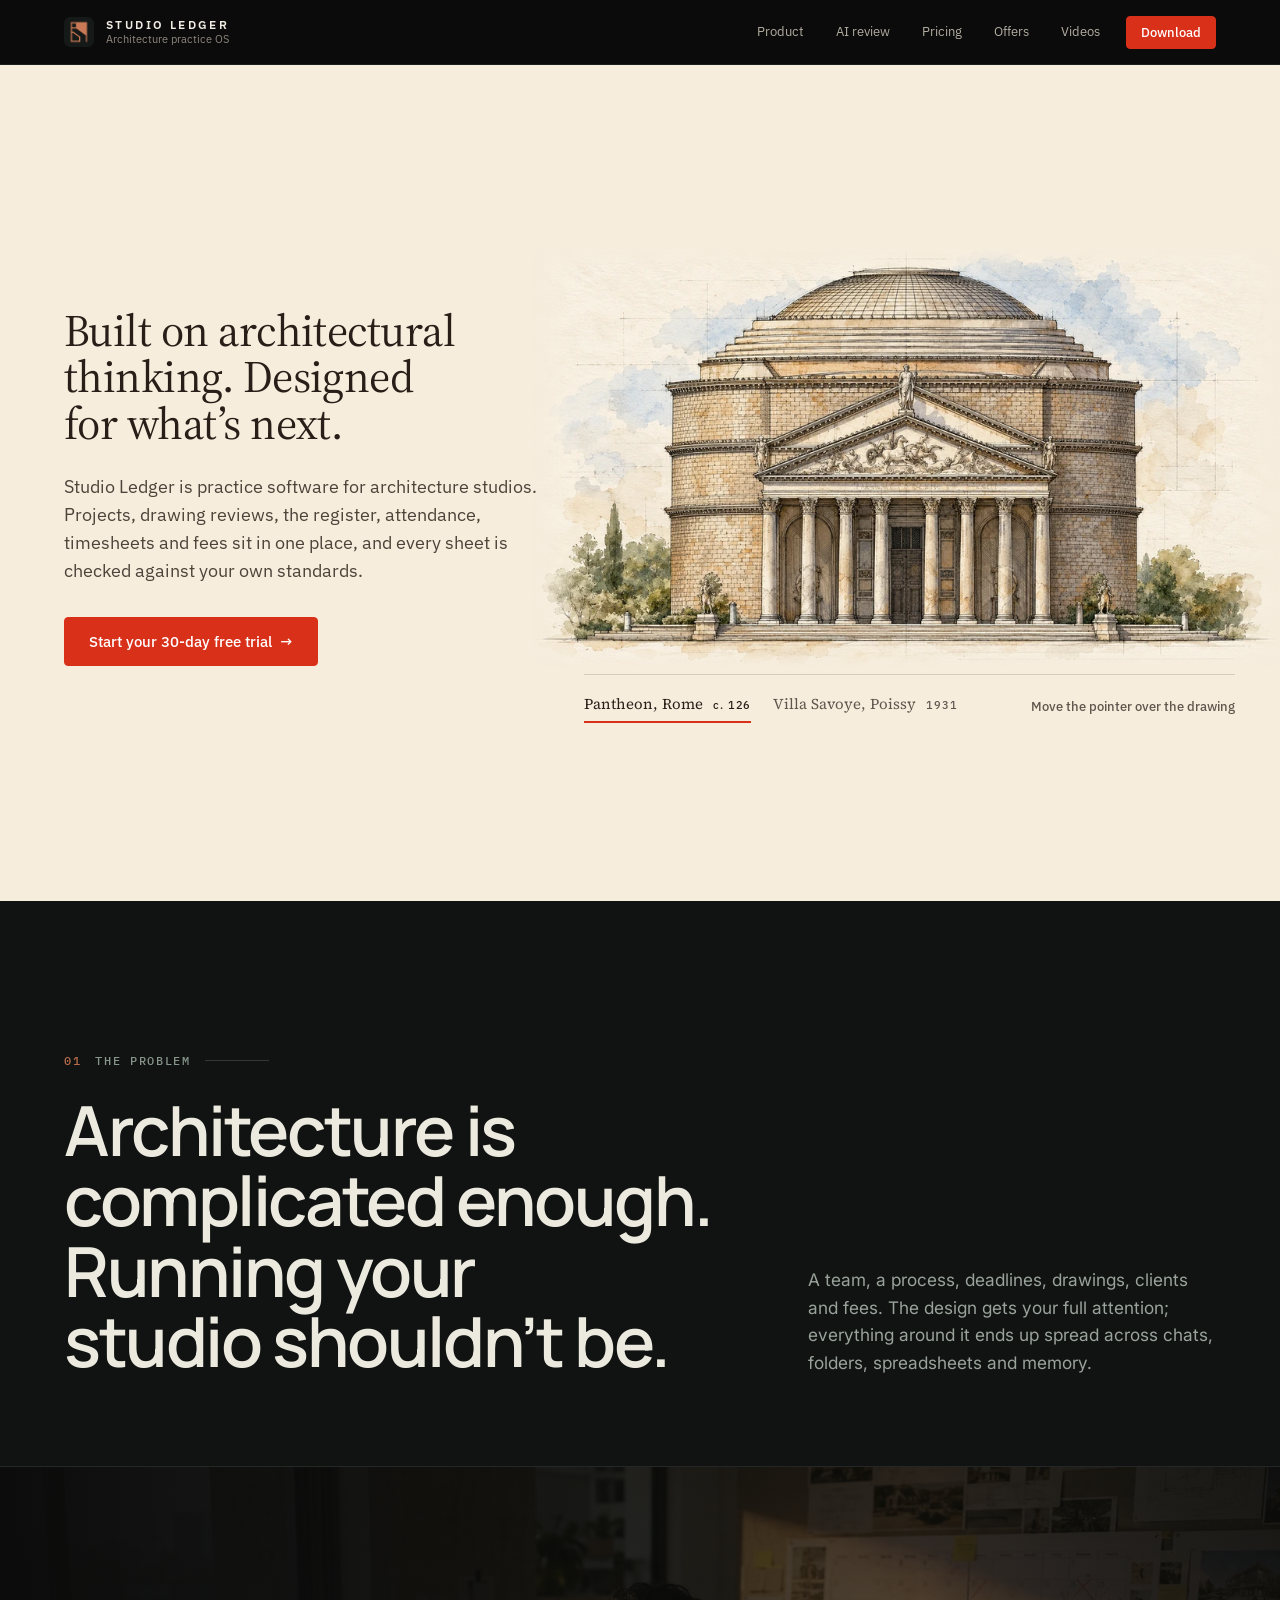
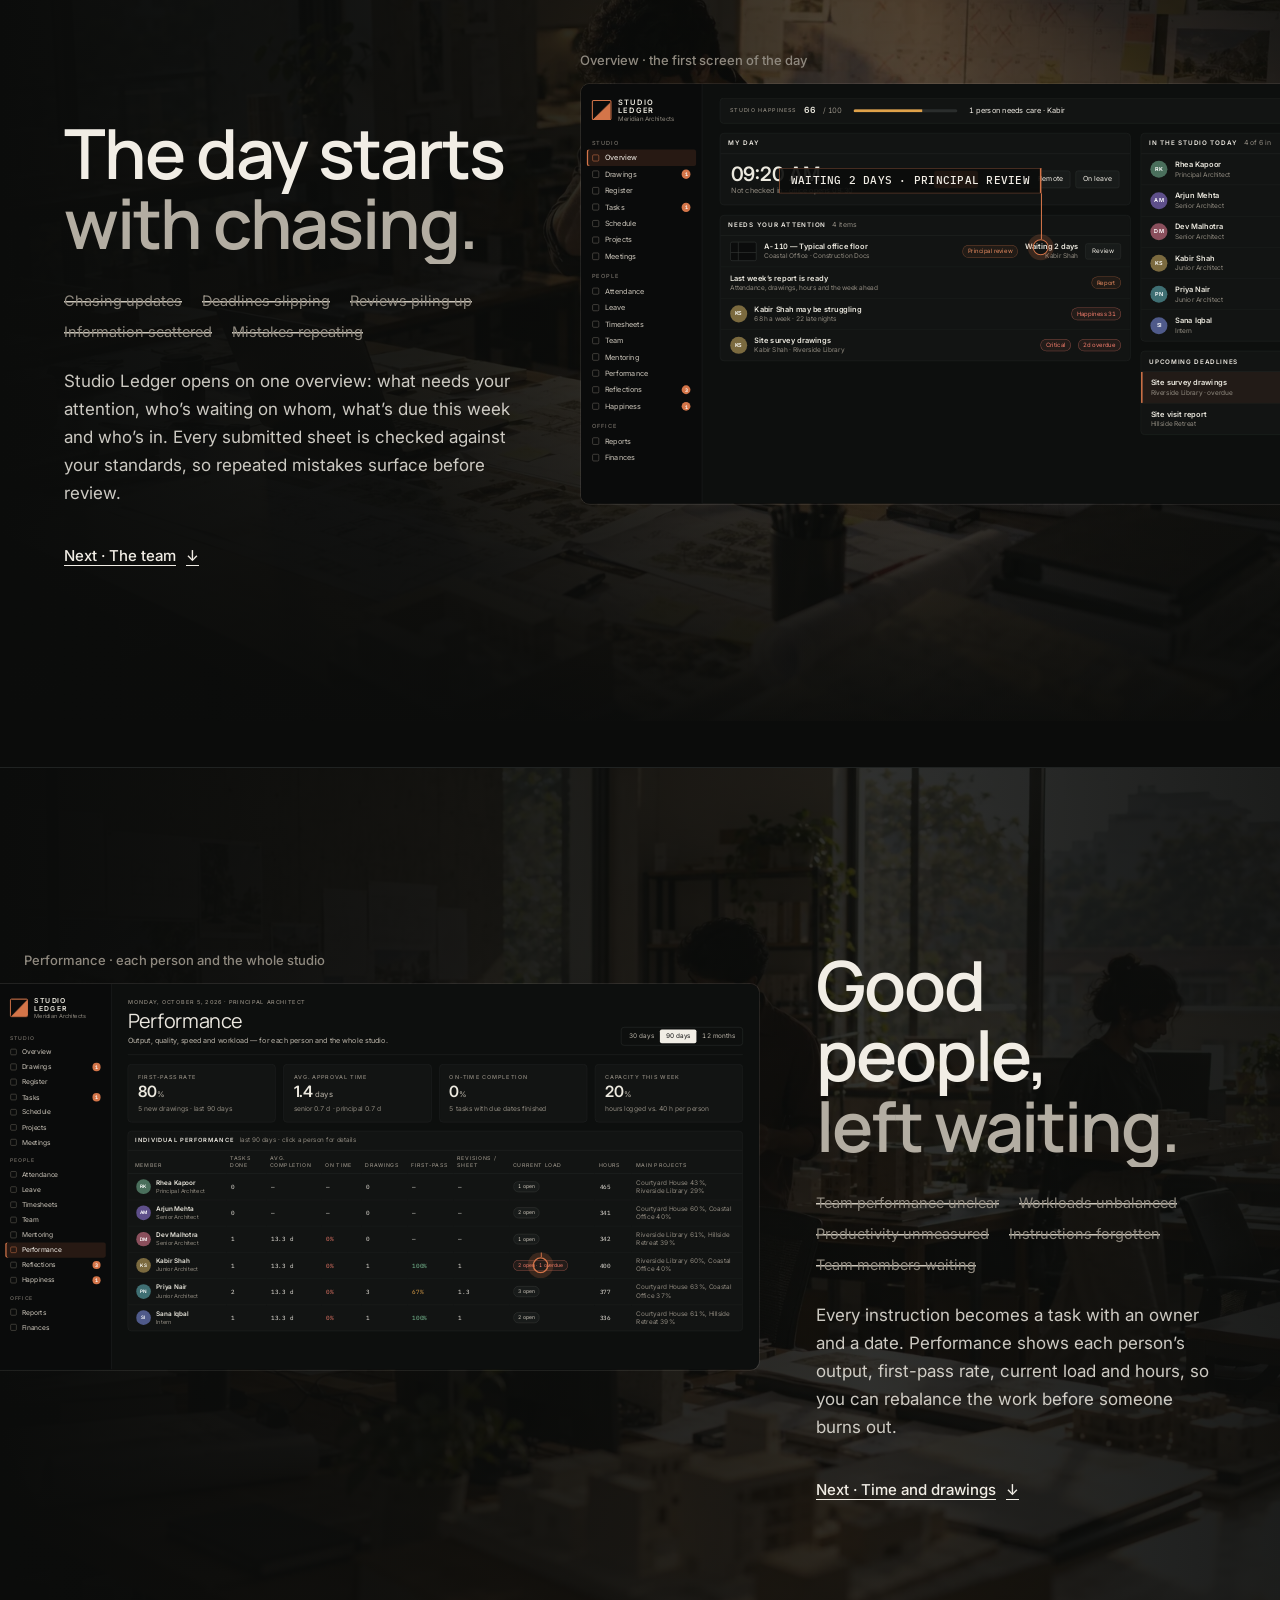
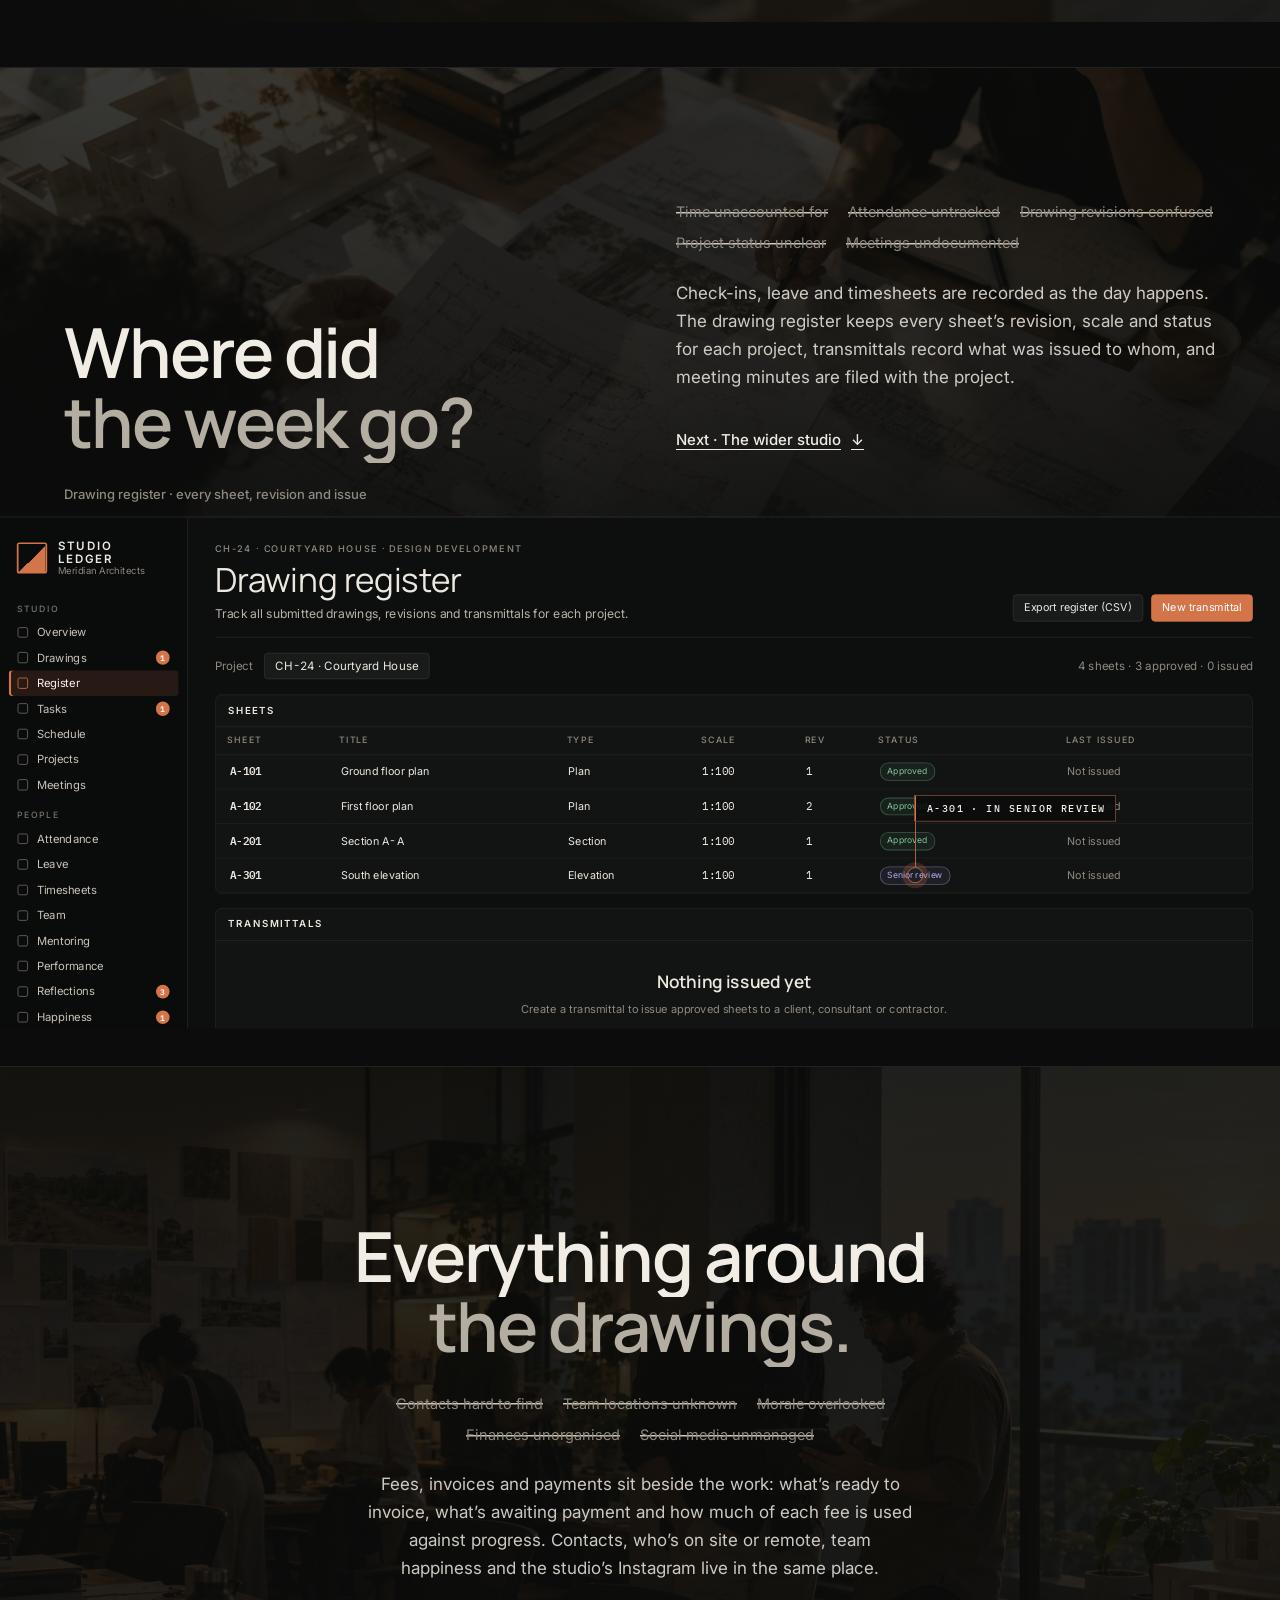
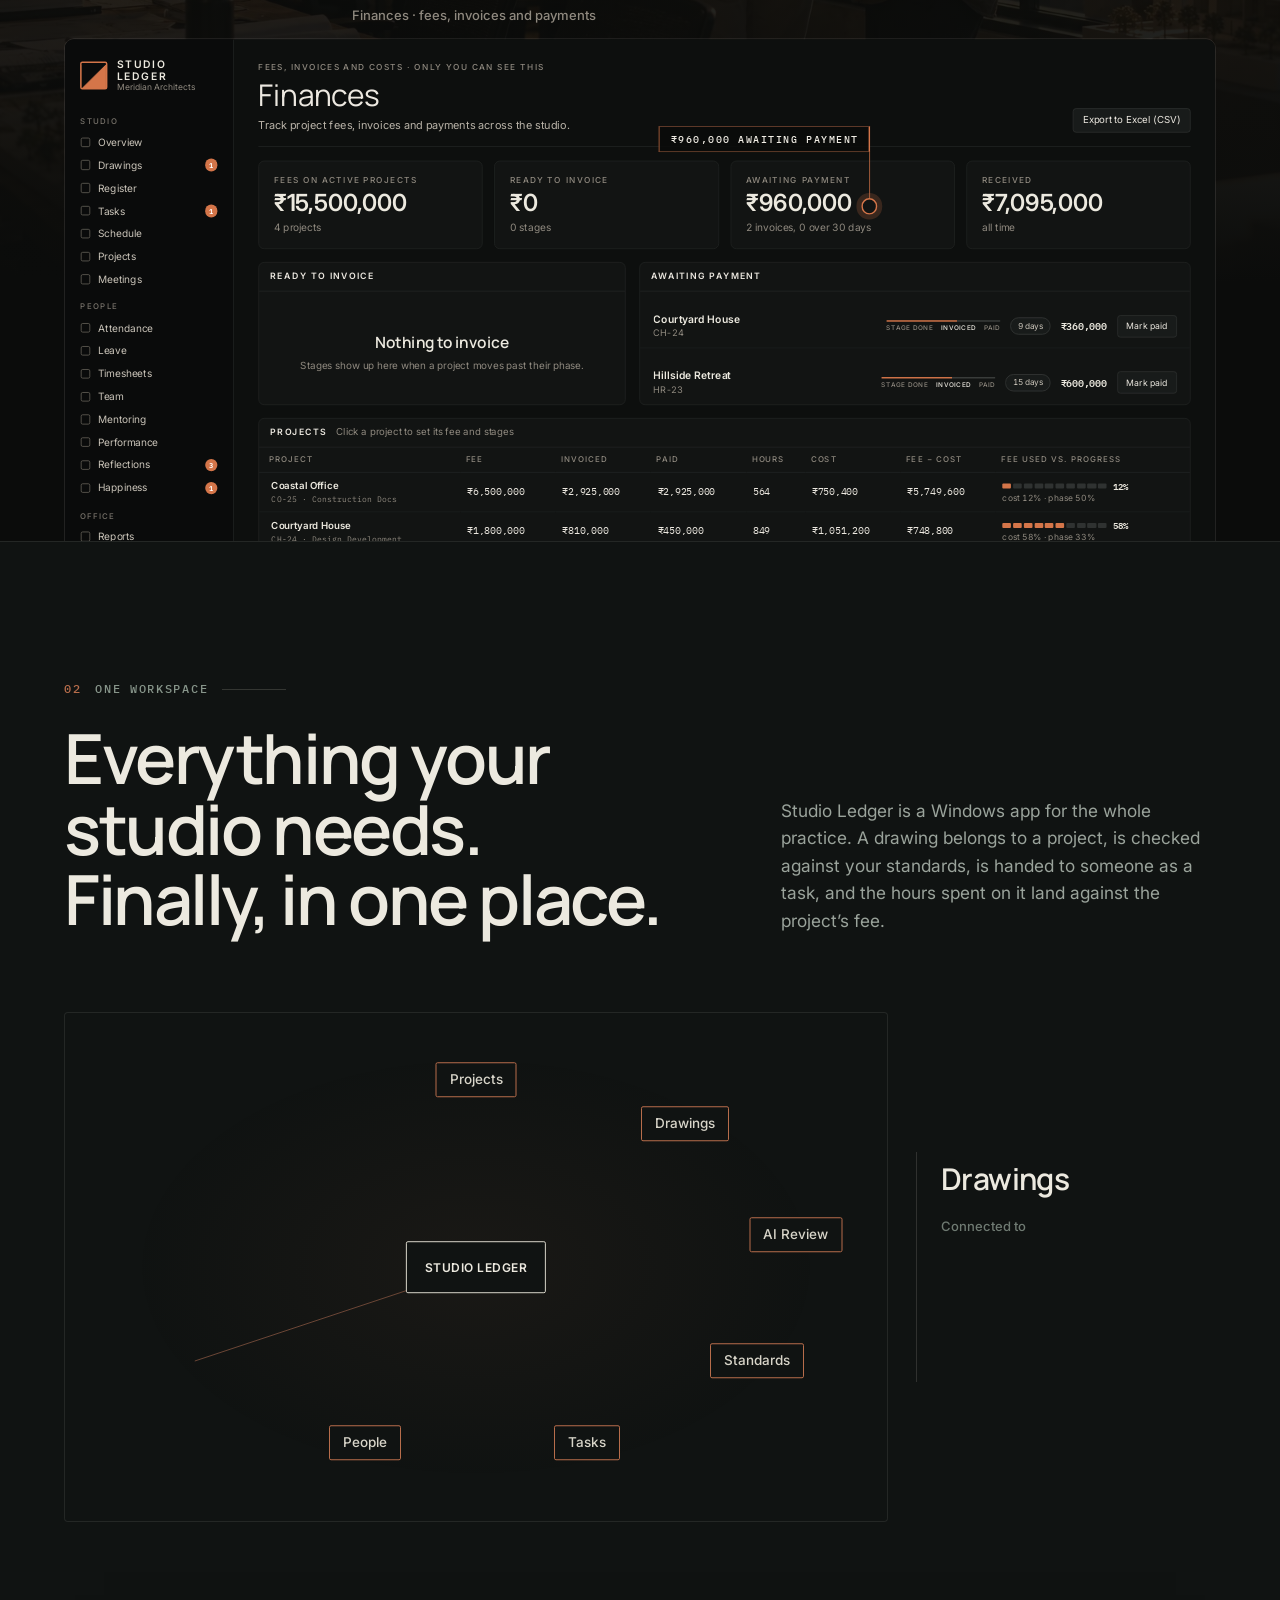
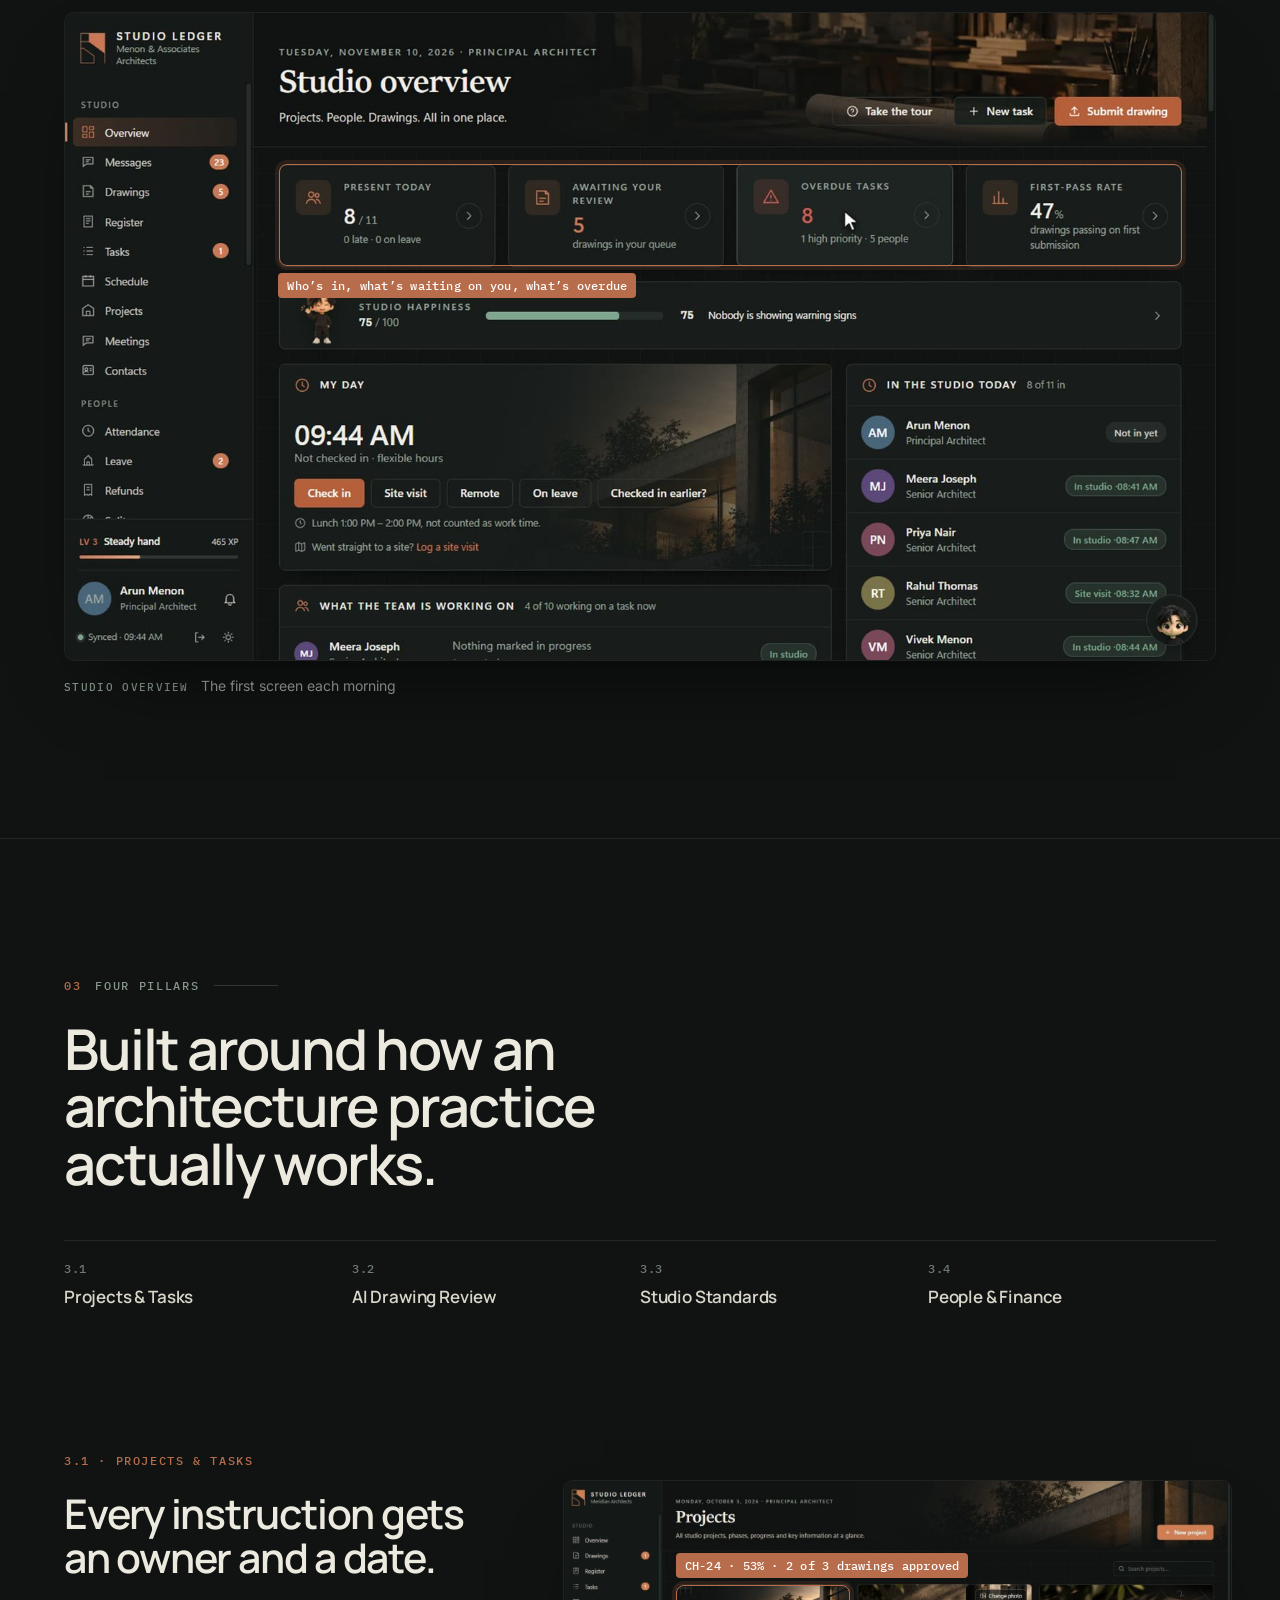
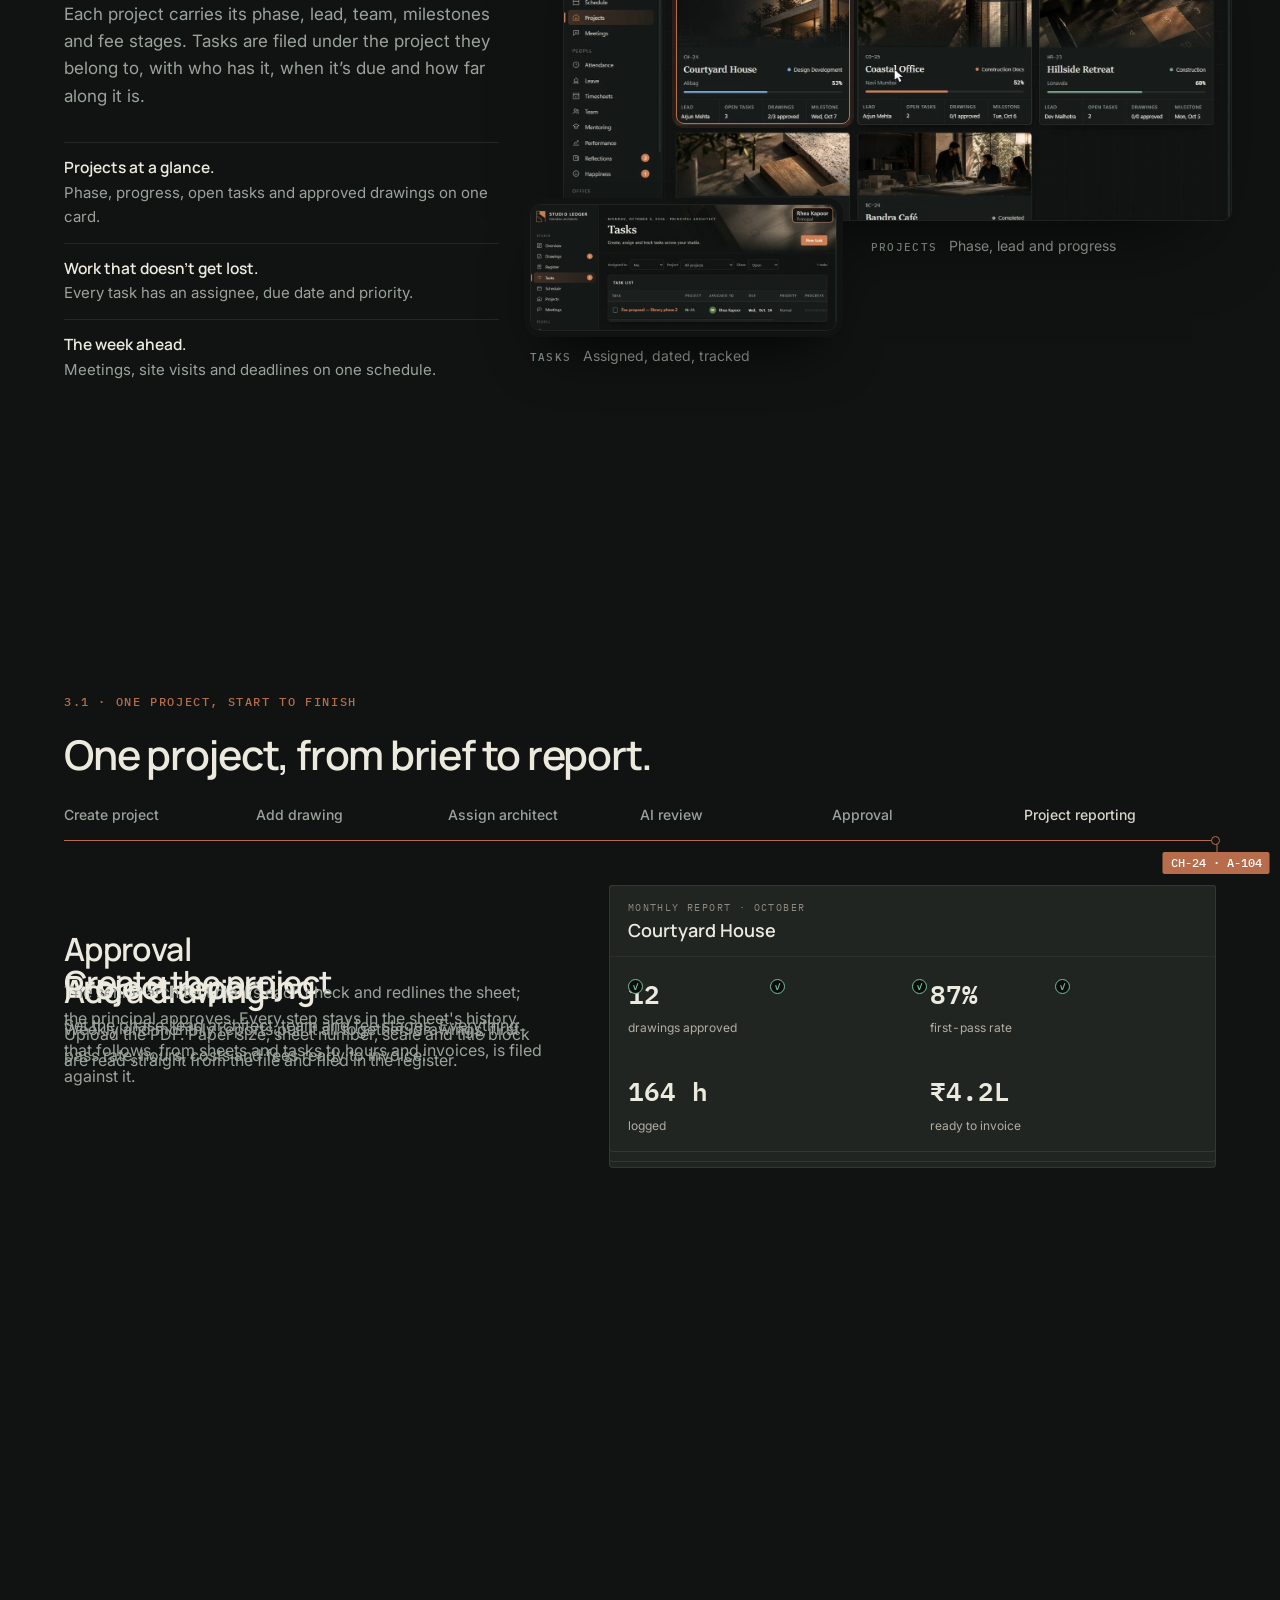
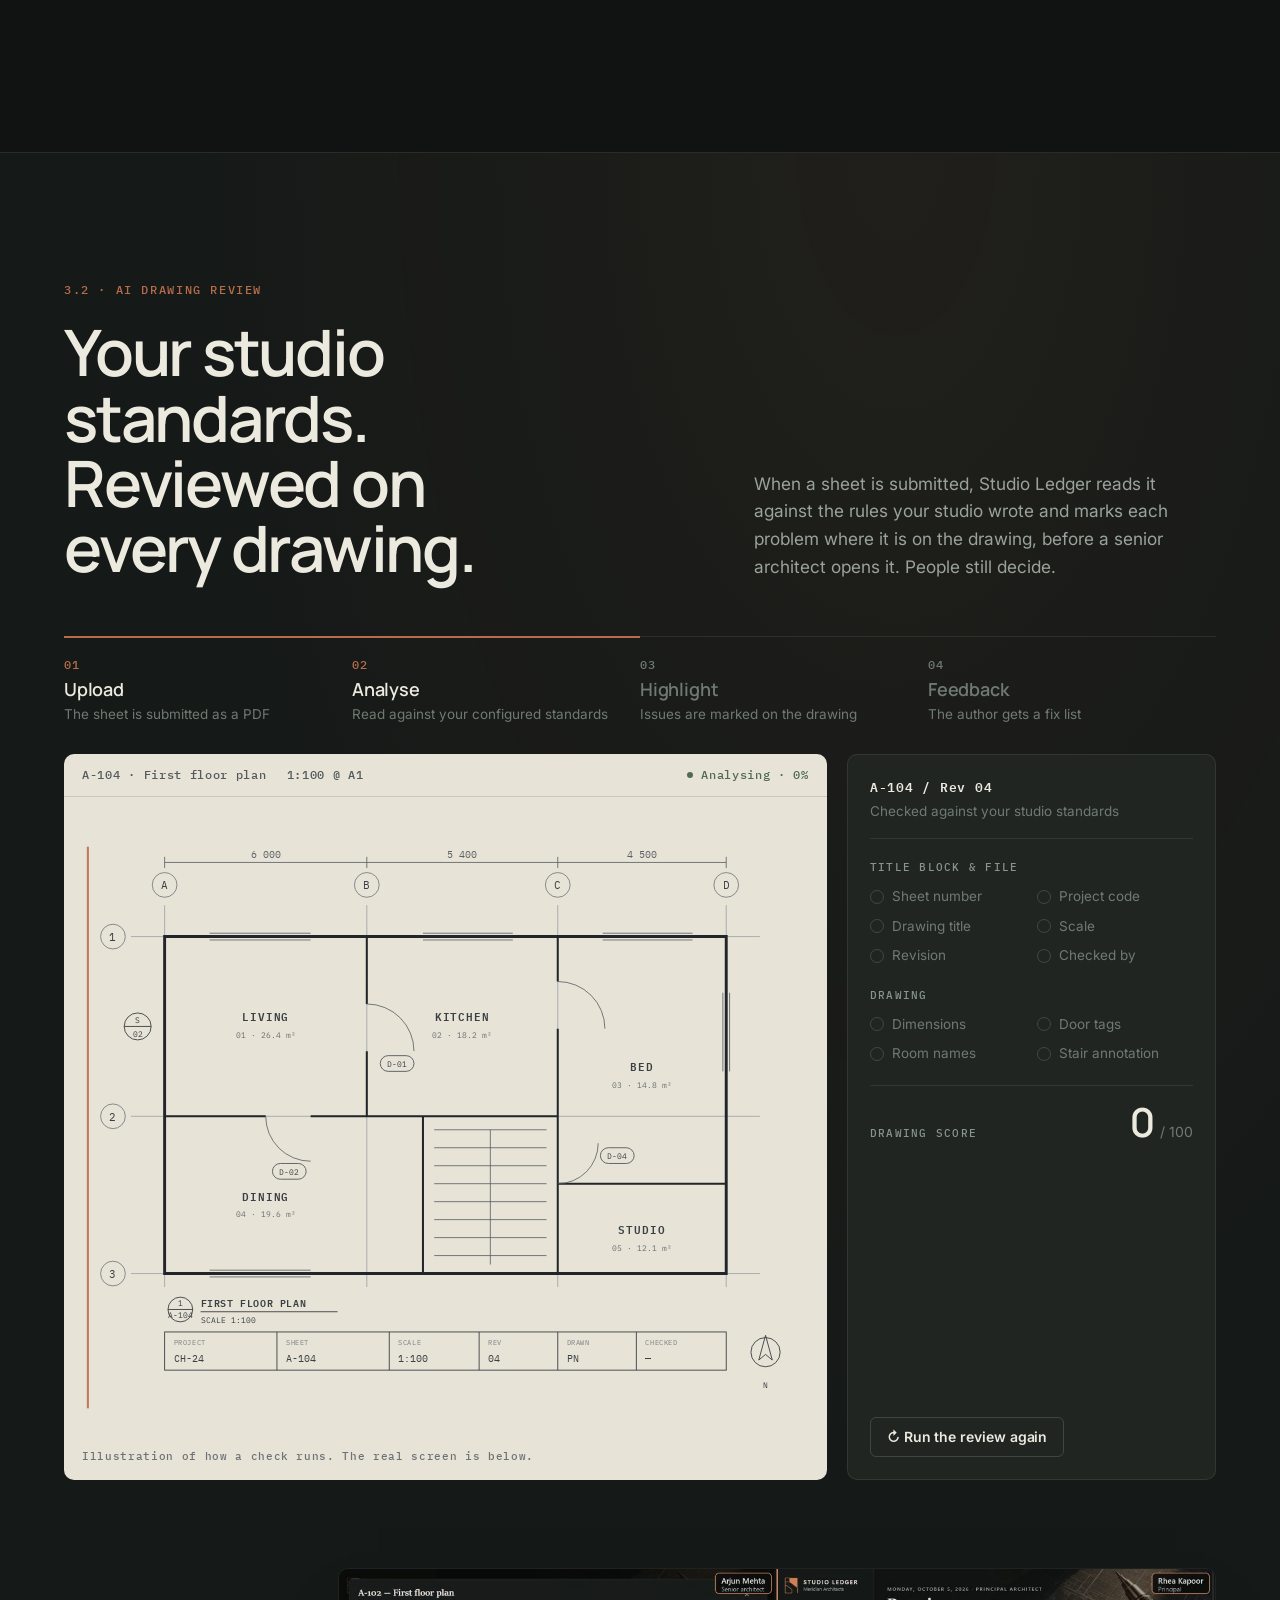
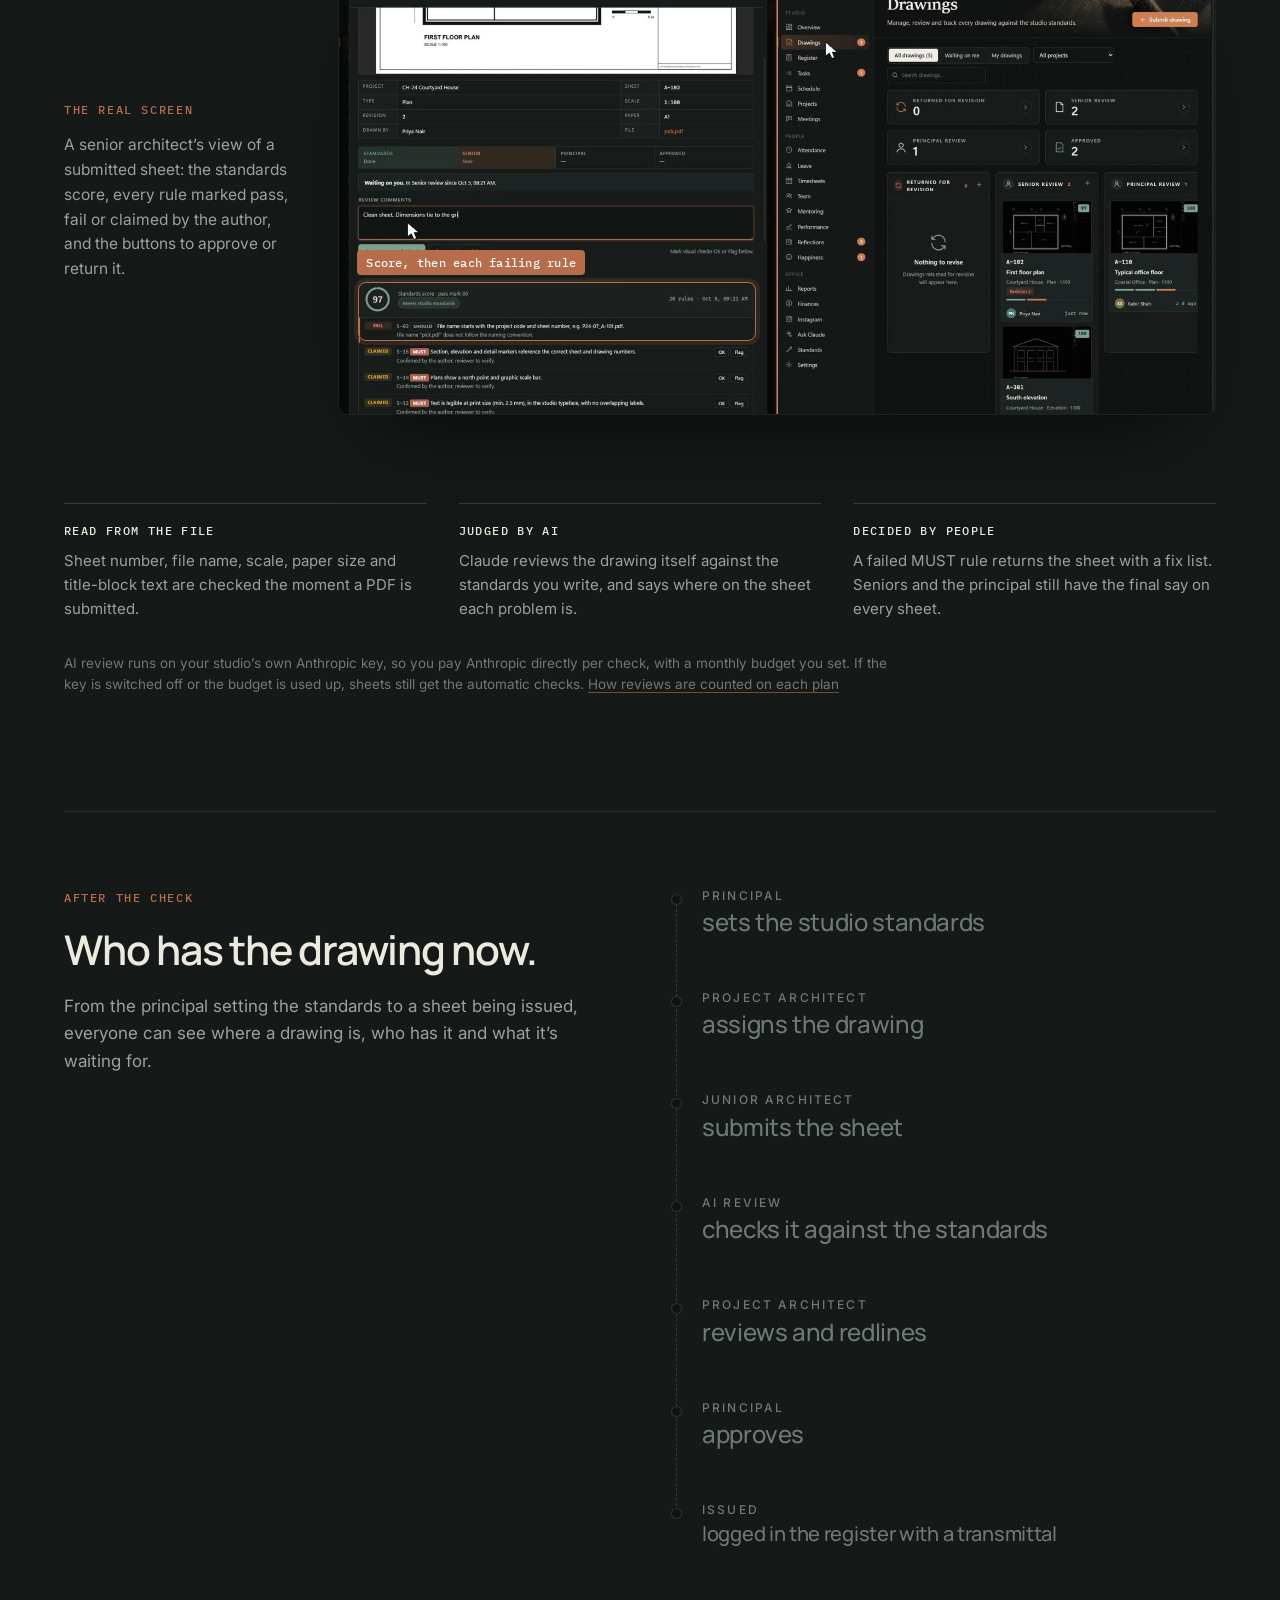
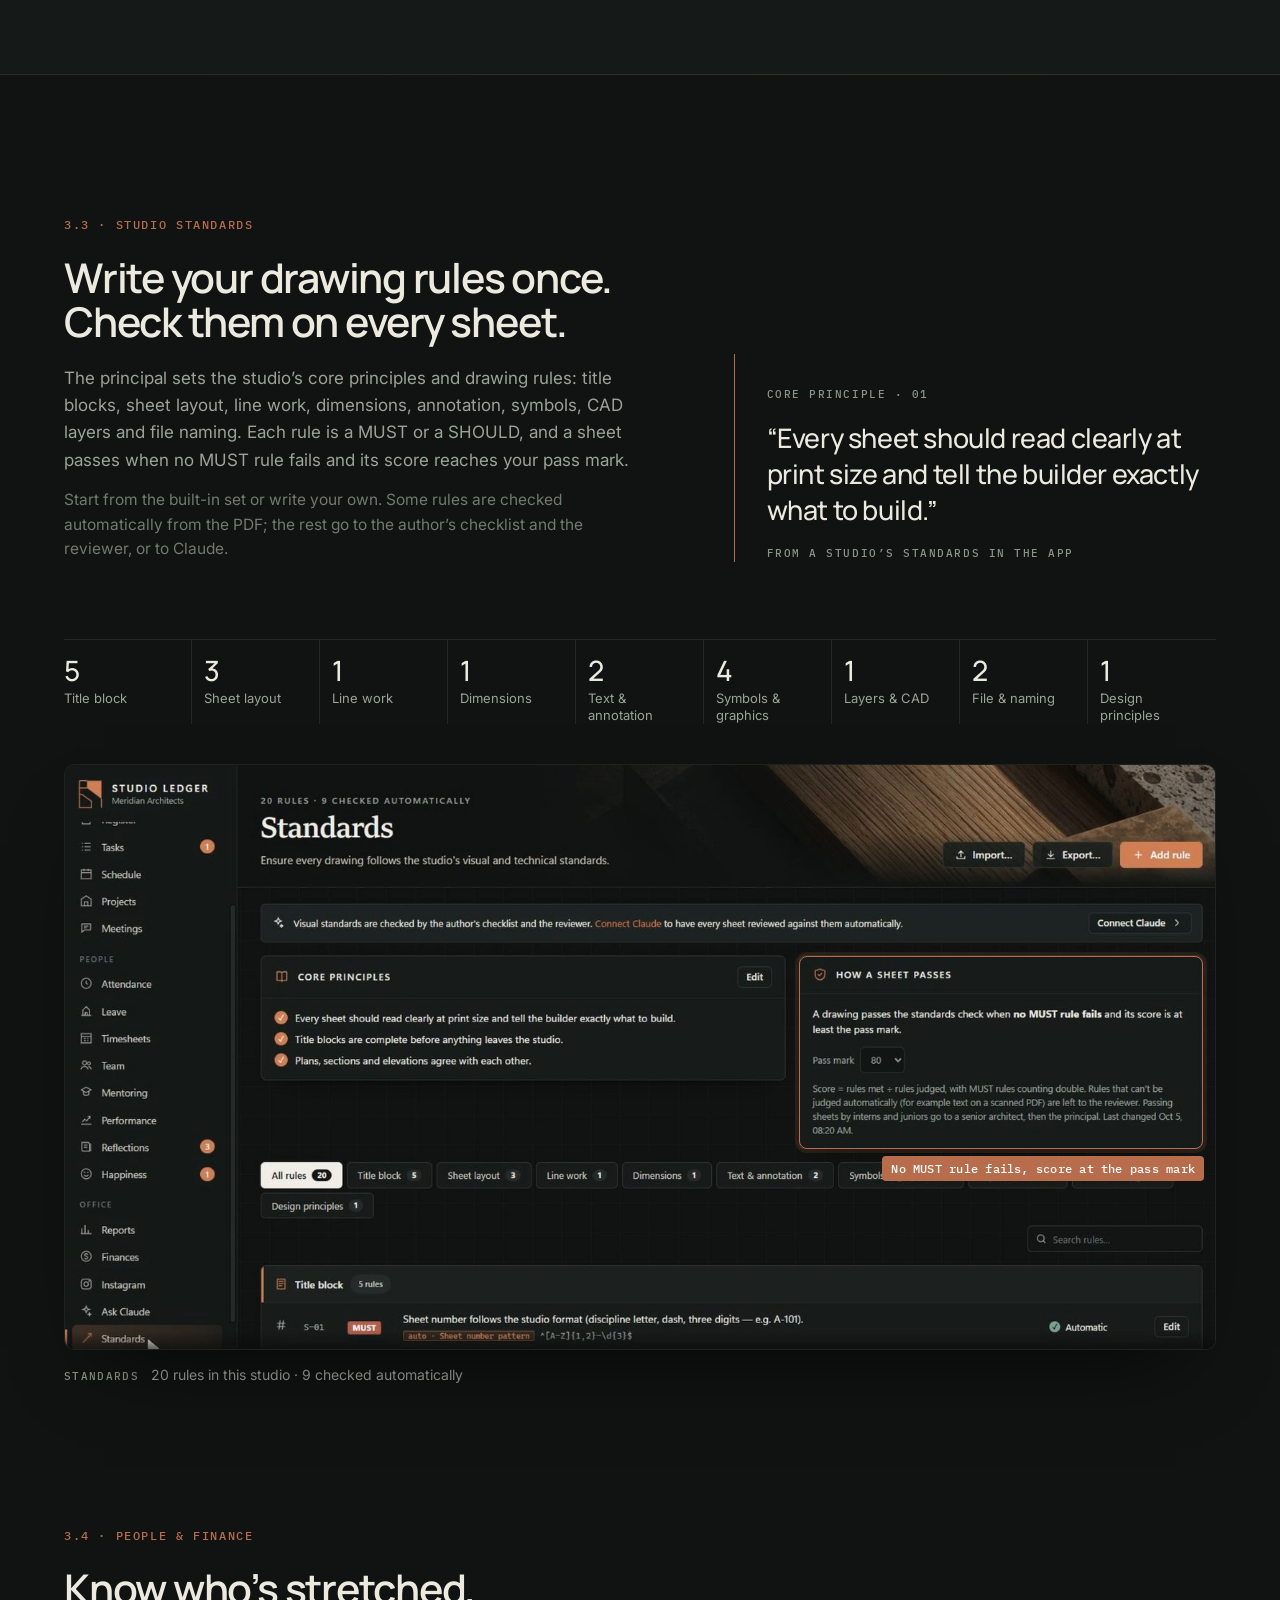
==== commit 589ac998: "Solo AI review plan on the website: 100 free sheet checks, then unlimited The Solo pricing card, the" ====
--- a/index.html
+++ b/index.html
@@ -688,7 +688,8 @@
         <p class="v2-mono">How AI drawing reviews are counted</p>
         <p>Studio Ledger doesn’t charge per review. Each check runs on your studio’s own Anthropic API key, so Anthropic bills you directly for what you use, and you set a monthly budget in the app.</p>
         <ul>
-          <li><b>Solo:</b> up to 10 AI checks a month.</li>
+          <li><b>Solo:</b> 100 free sheet checks in total, not a month. After that the AI review plan gives unlimited checks: ₹500 a month, ₹1,425 for 3 months, ₹2,700 for 6 months or ₹5,000 a year, plus GST ($12, $34, $65 or $120 outside India).</li>
+          <li><b>Every sheet check counts,</b> the automatic check and Claude’s review alike: one run of Check is one of the 100, and submitting a sheet you just checked adds nothing. On Solo, once the 100 are used, checking and submitting wait for the AI review plan or a paid plan.</li>
           <li><b>Studio, Practice and Firm:</b> no monthly cap from Studio Ledger. Your budget is the only limit.</li>
           <li><b>Without a key,</b> or once the budget is used, sheets still get the automatic checks.</li>
         </ul>
@@ -824,7 +825,7 @@
       </div>
       <div class="fq-g" id="fq-ai">
         <h3 class="v2-mono">AI drawing review</h3>
-        <details><summary>What do I need for AI drawing review?</summary><div class="fq-a"><p>An Anthropic API key from console.anthropic.com, which the principal adds in Settings → Claude review. You pay Anthropic directly for each check and set a monthly budget in Studio Ledger. A Claude Pro or Max chat subscription can’t be used by other apps. Solo includes 10 AI checks a month; paid plans have no cap.</p></div></details>
+        <details><summary>What do I need for AI drawing review?</summary><div class="fq-a"><p>An Anthropic API key from console.anthropic.com, which the principal adds in Settings → Claude review. You pay Anthropic directly for each check and set a monthly budget in Studio Ledger. A Claude Pro or Max chat subscription can’t be used by other apps. Solo includes 100 free sheet checks in total (automatic and Claude together); after that the AI review plan (₹500 a month, or $12 outside India) gives unlimited checks, and paid plans have no cap.</p></div></details>
         <details><summary>Which file types can be checked?</summary><div class="fq-a"><p>PDF. Export your sheets from AutoCAD, Revit, ArchiCAD or SketchUp Layout as PDF, as you would for issue. Paper size, sheet number, scale and title-block text are read straight from it.</p></div></details>
         <details><summary>Does the AI approve drawings?</summary><div class="fq-a"><p>No. A failed MUST rule returns the sheet with a fix list, but seniors and the principal still have the final say on every sheet.</p></div></details>
       </div>
@@ -962,6 +963,6 @@
 </dialog>
 
 
-<script src="main.js?v=20261114g"></script>
+<script src="main.js?v=20261115j"></script>
 </body>
 </html>
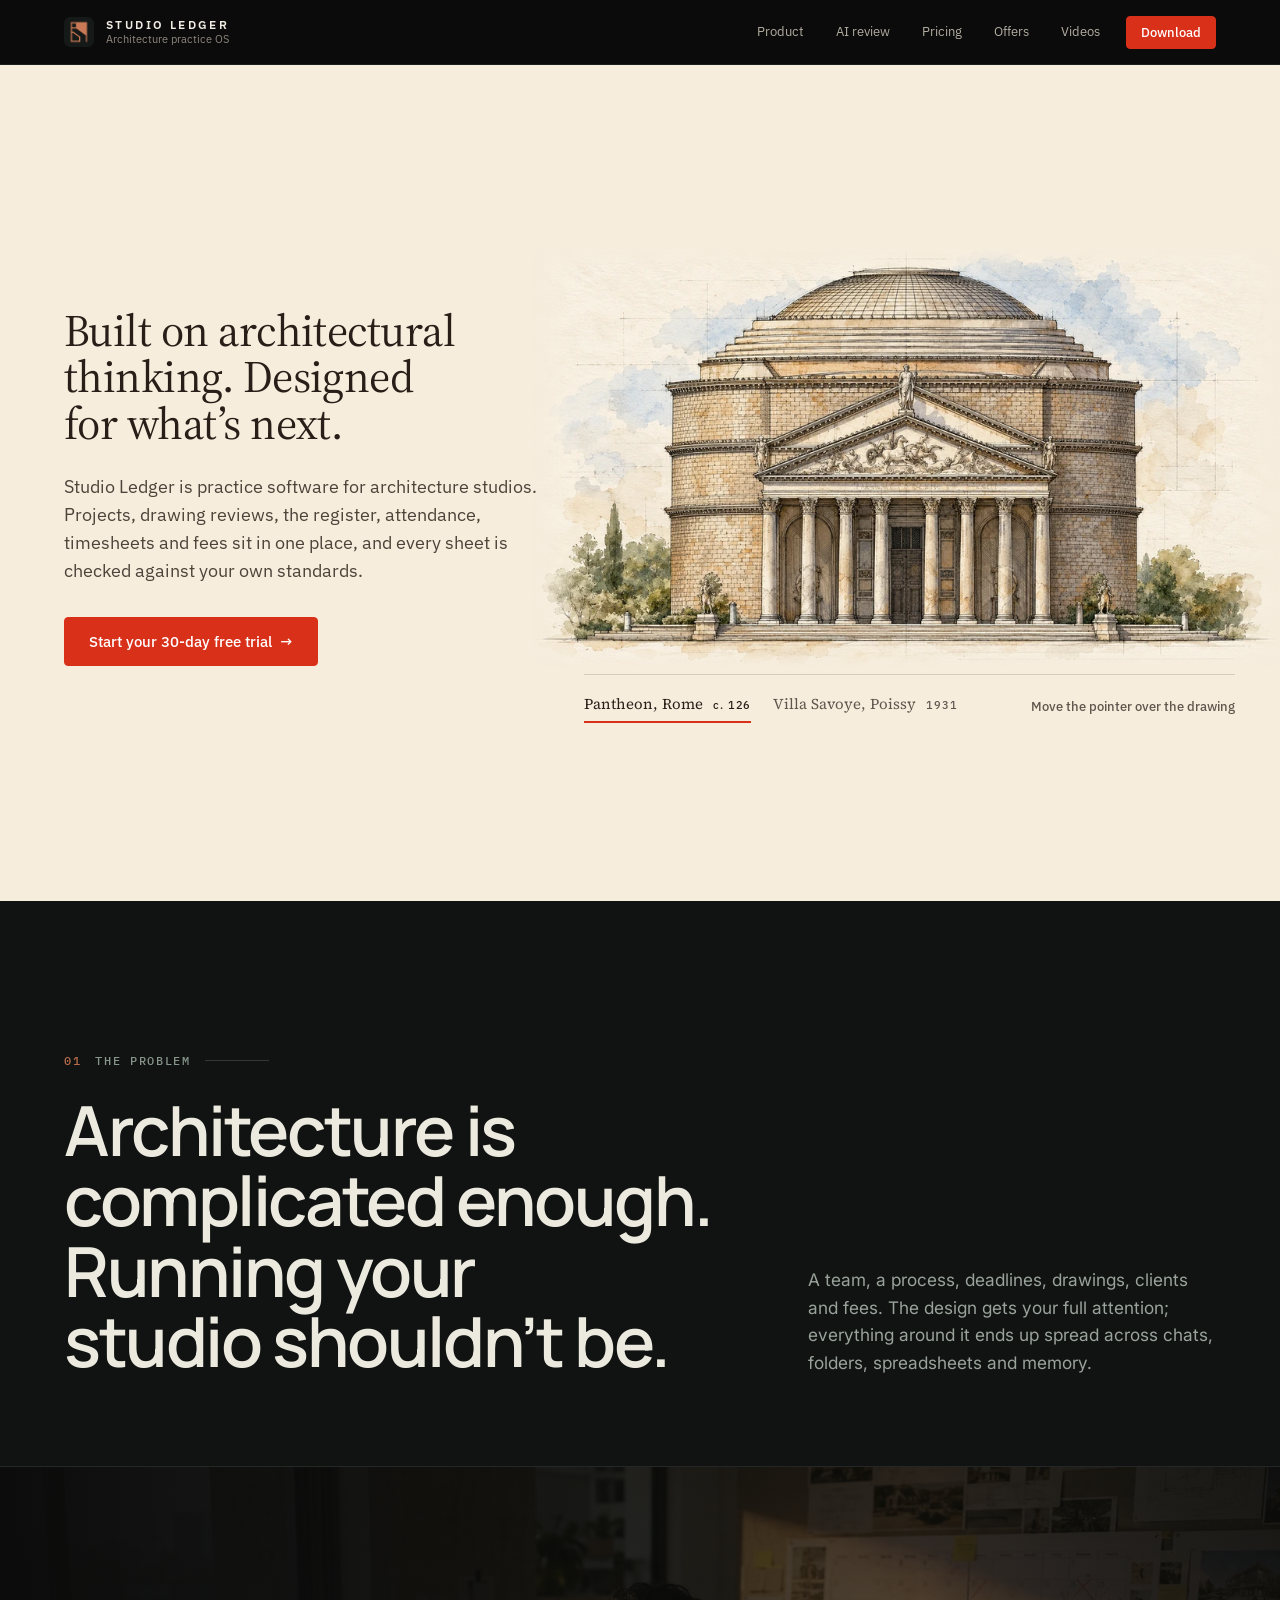
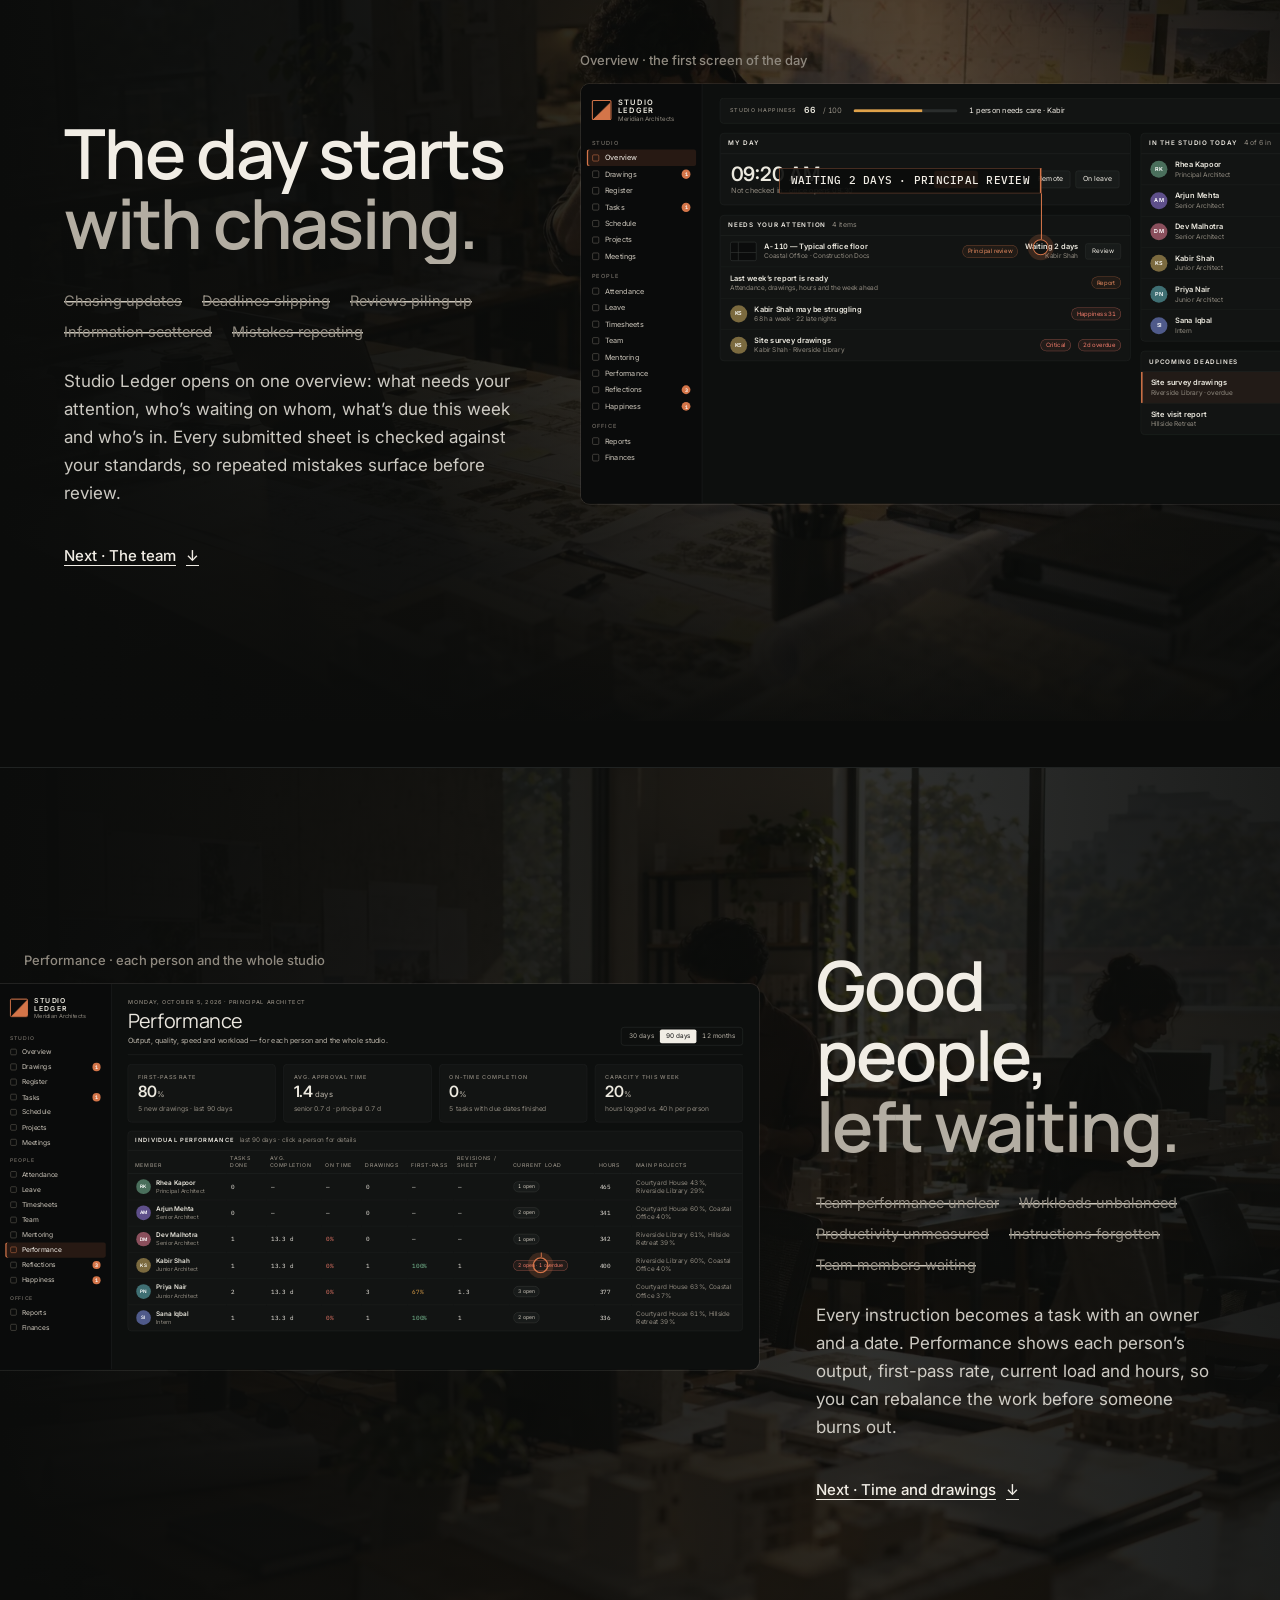
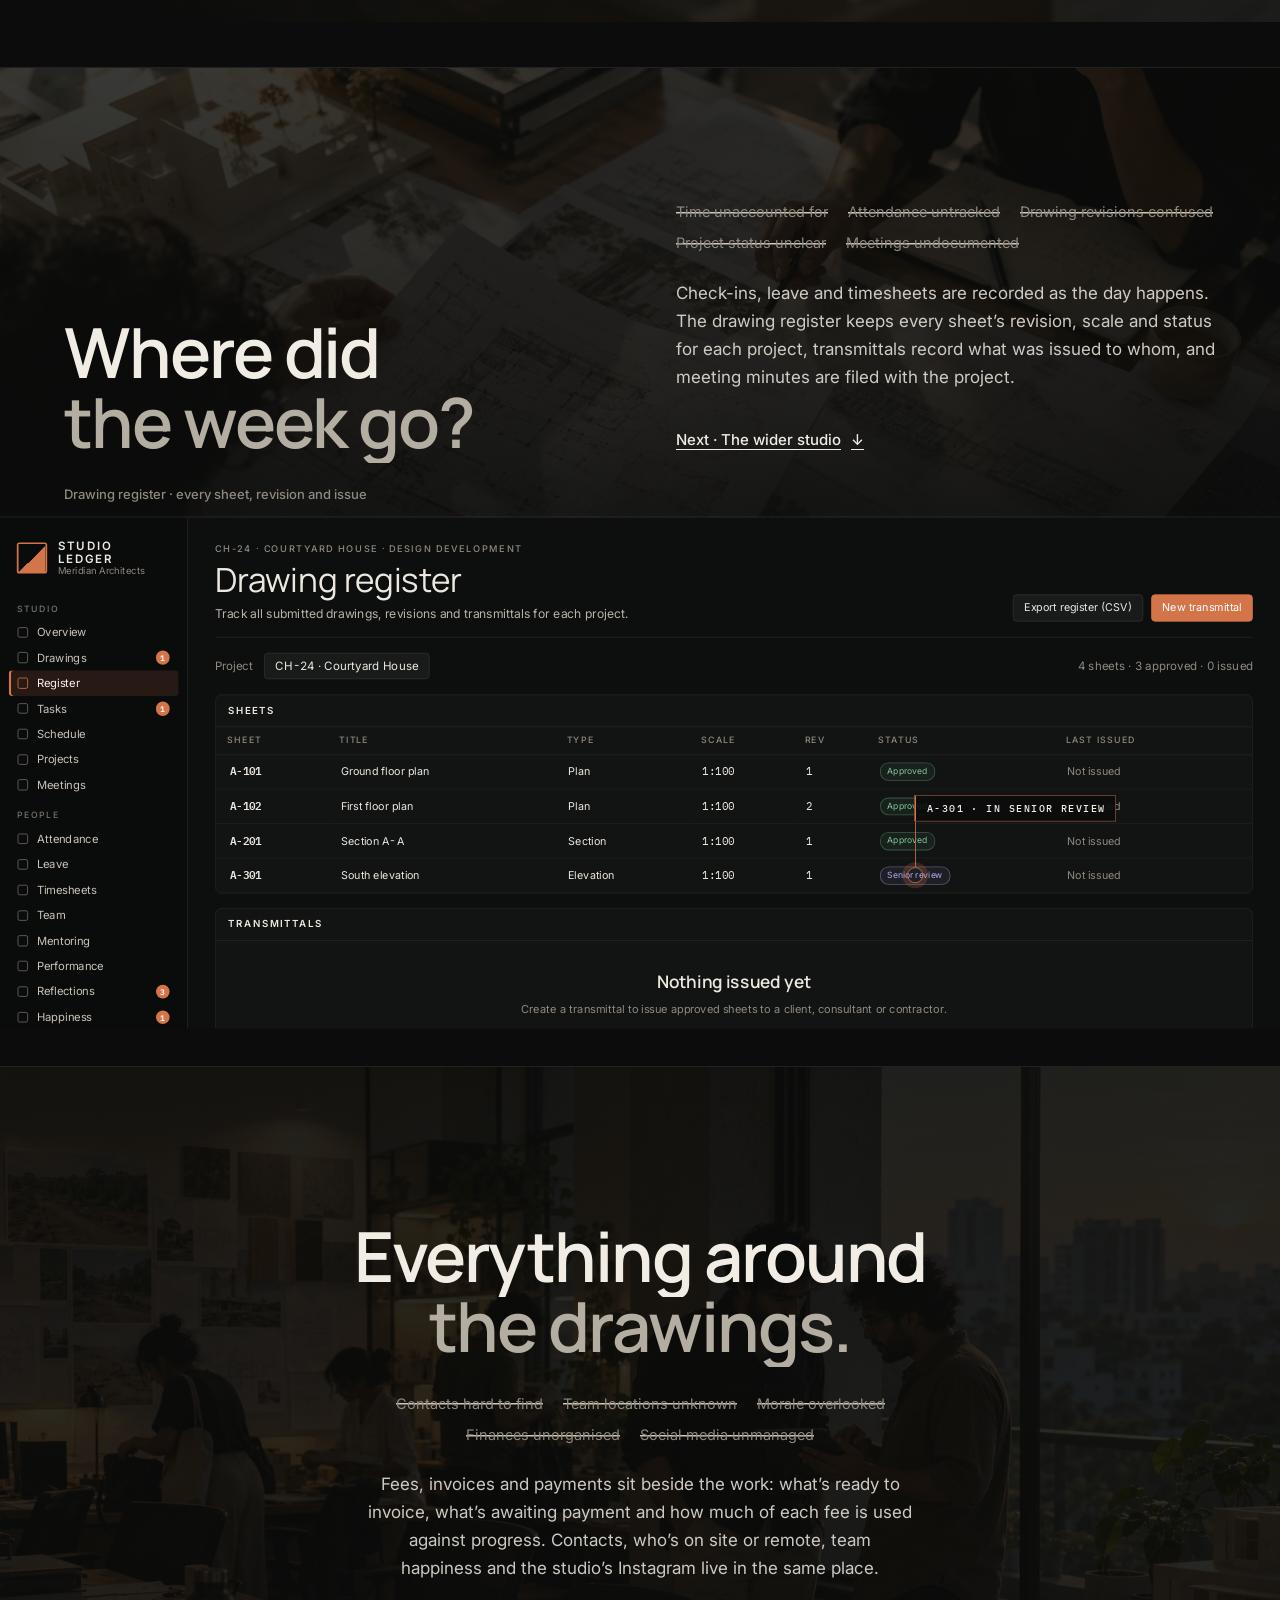
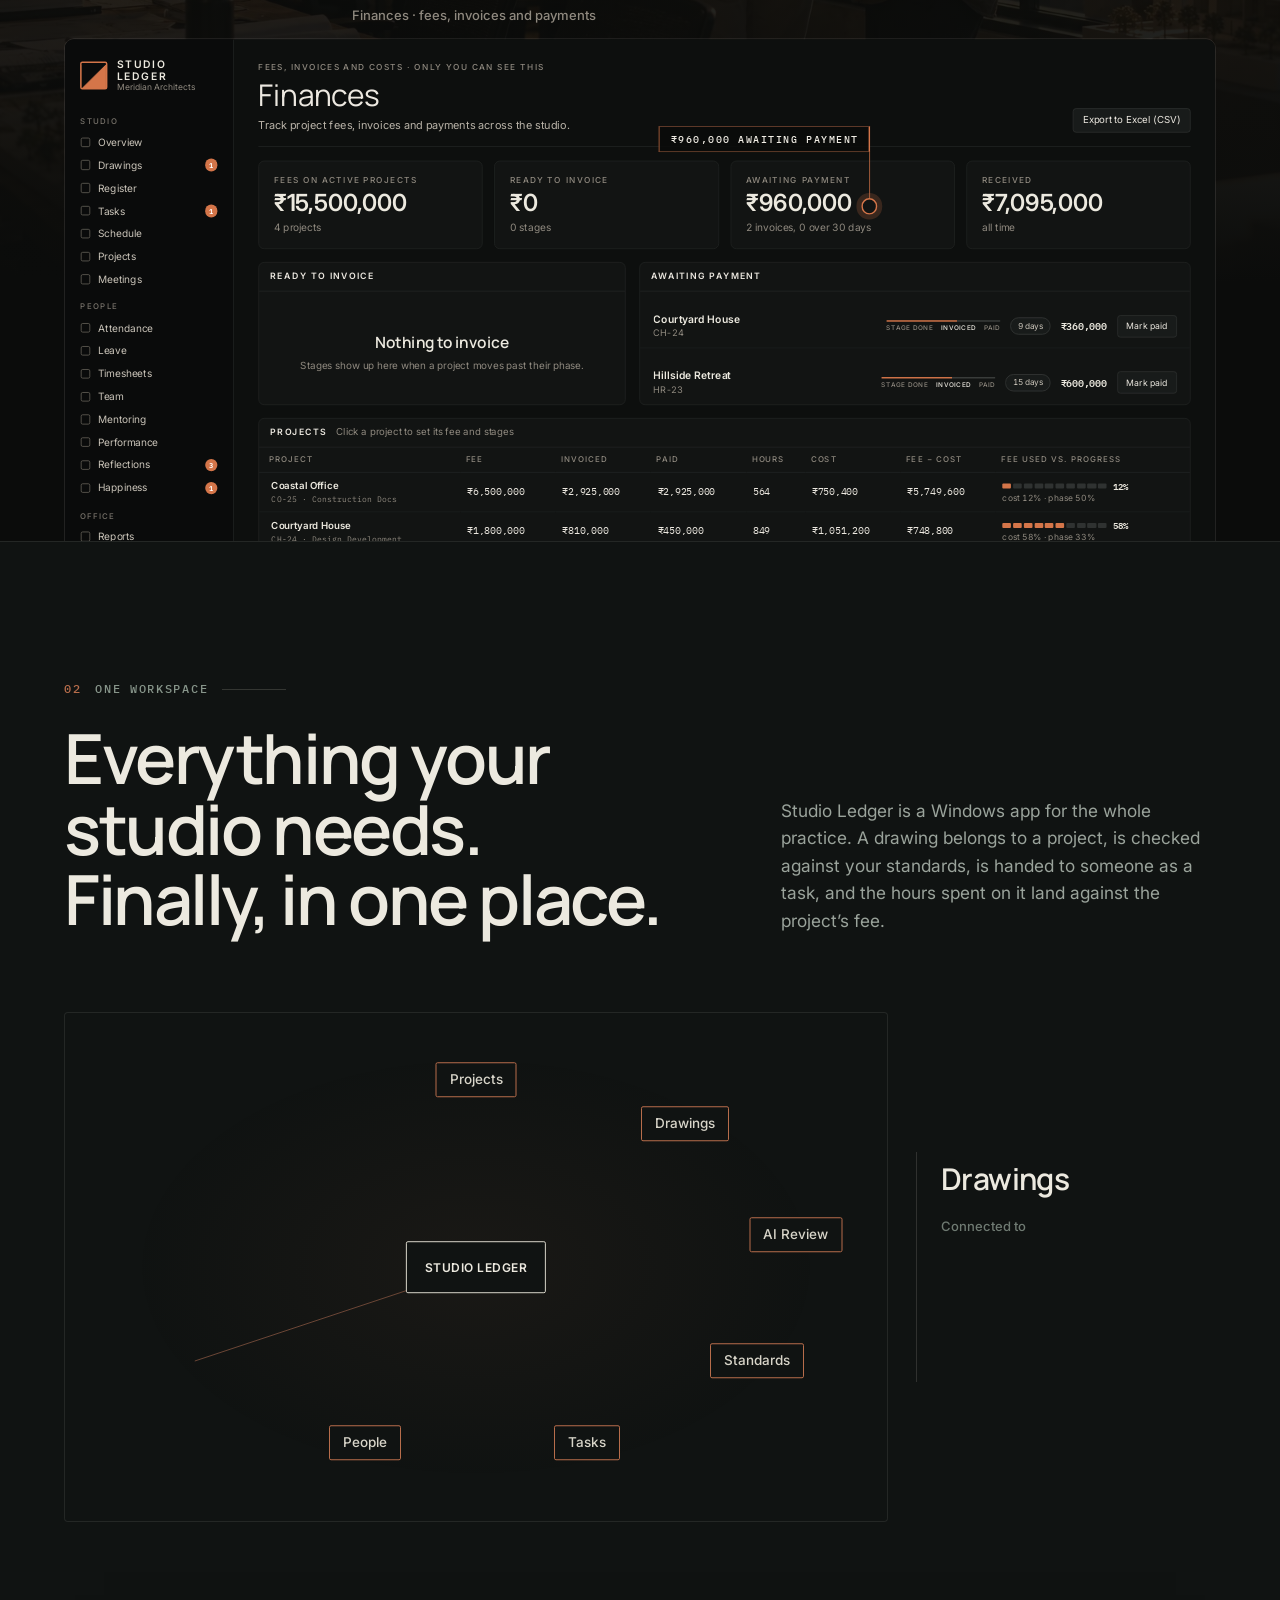
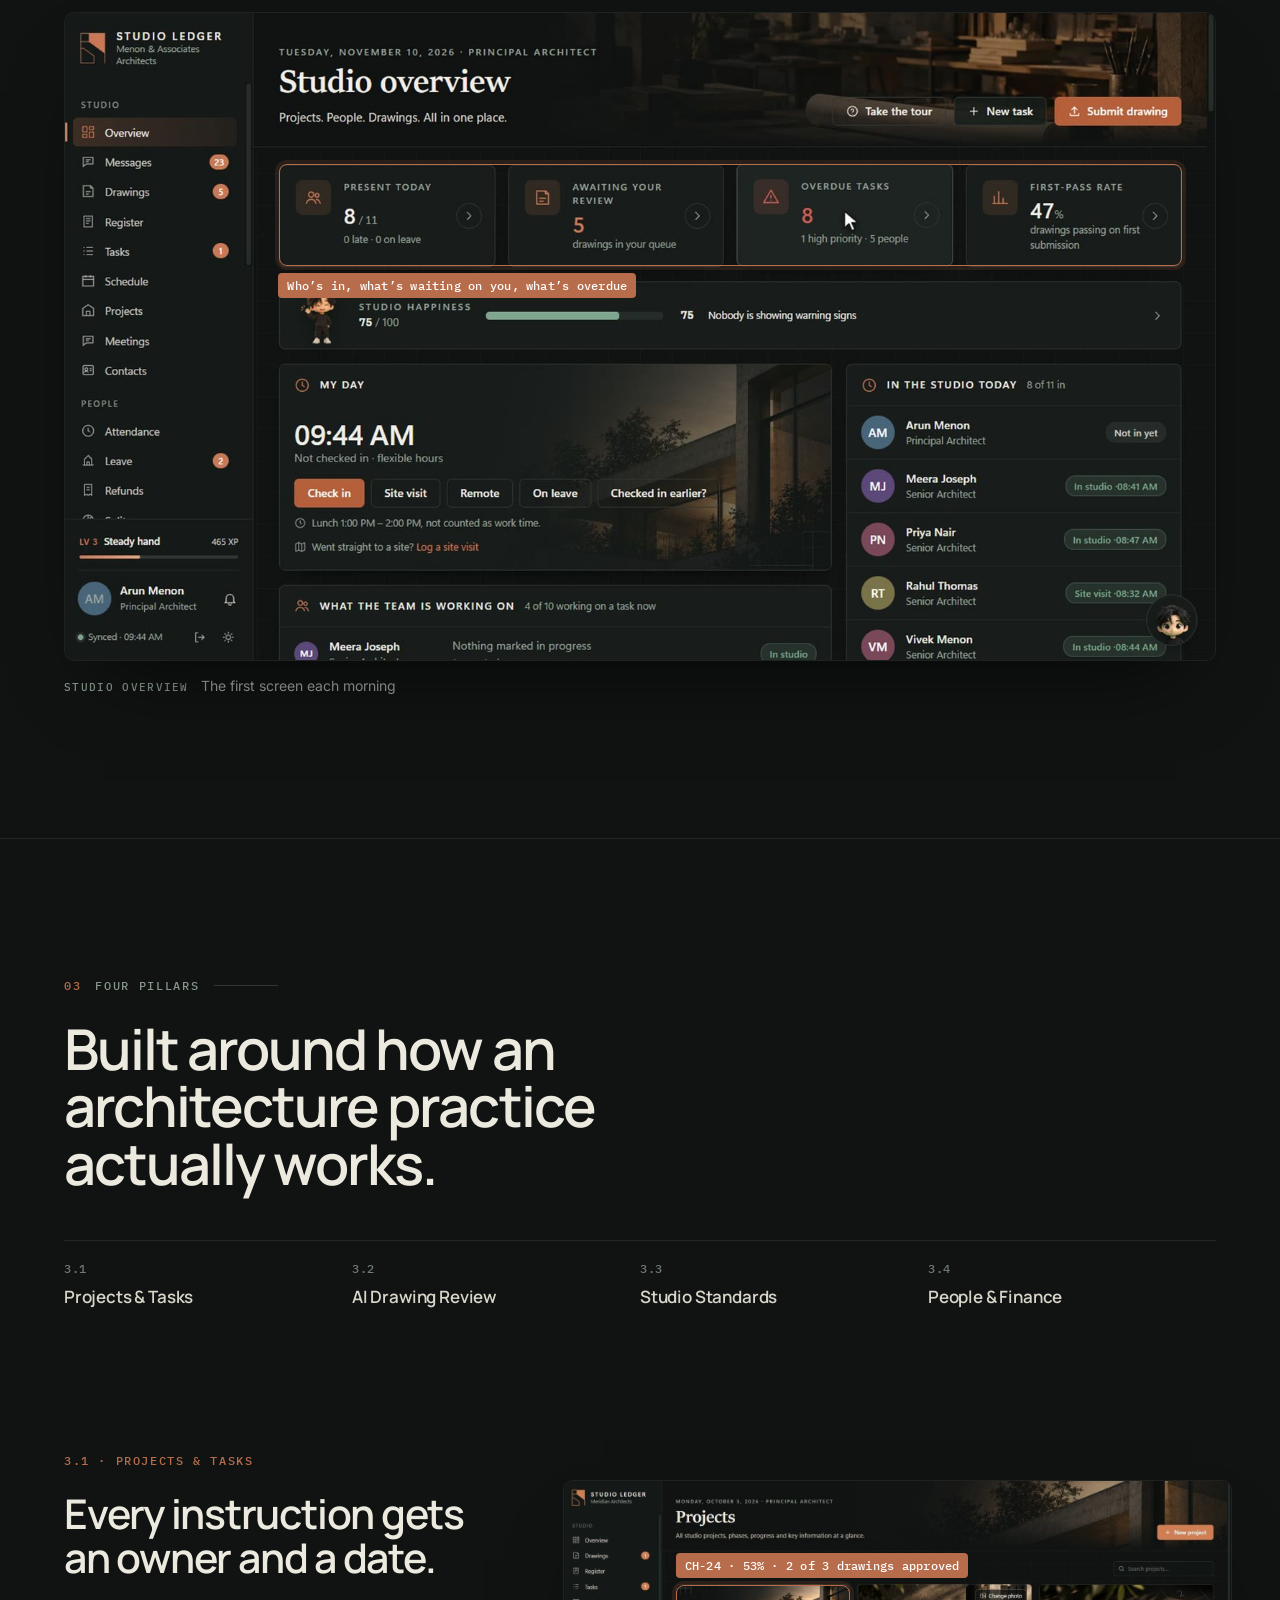
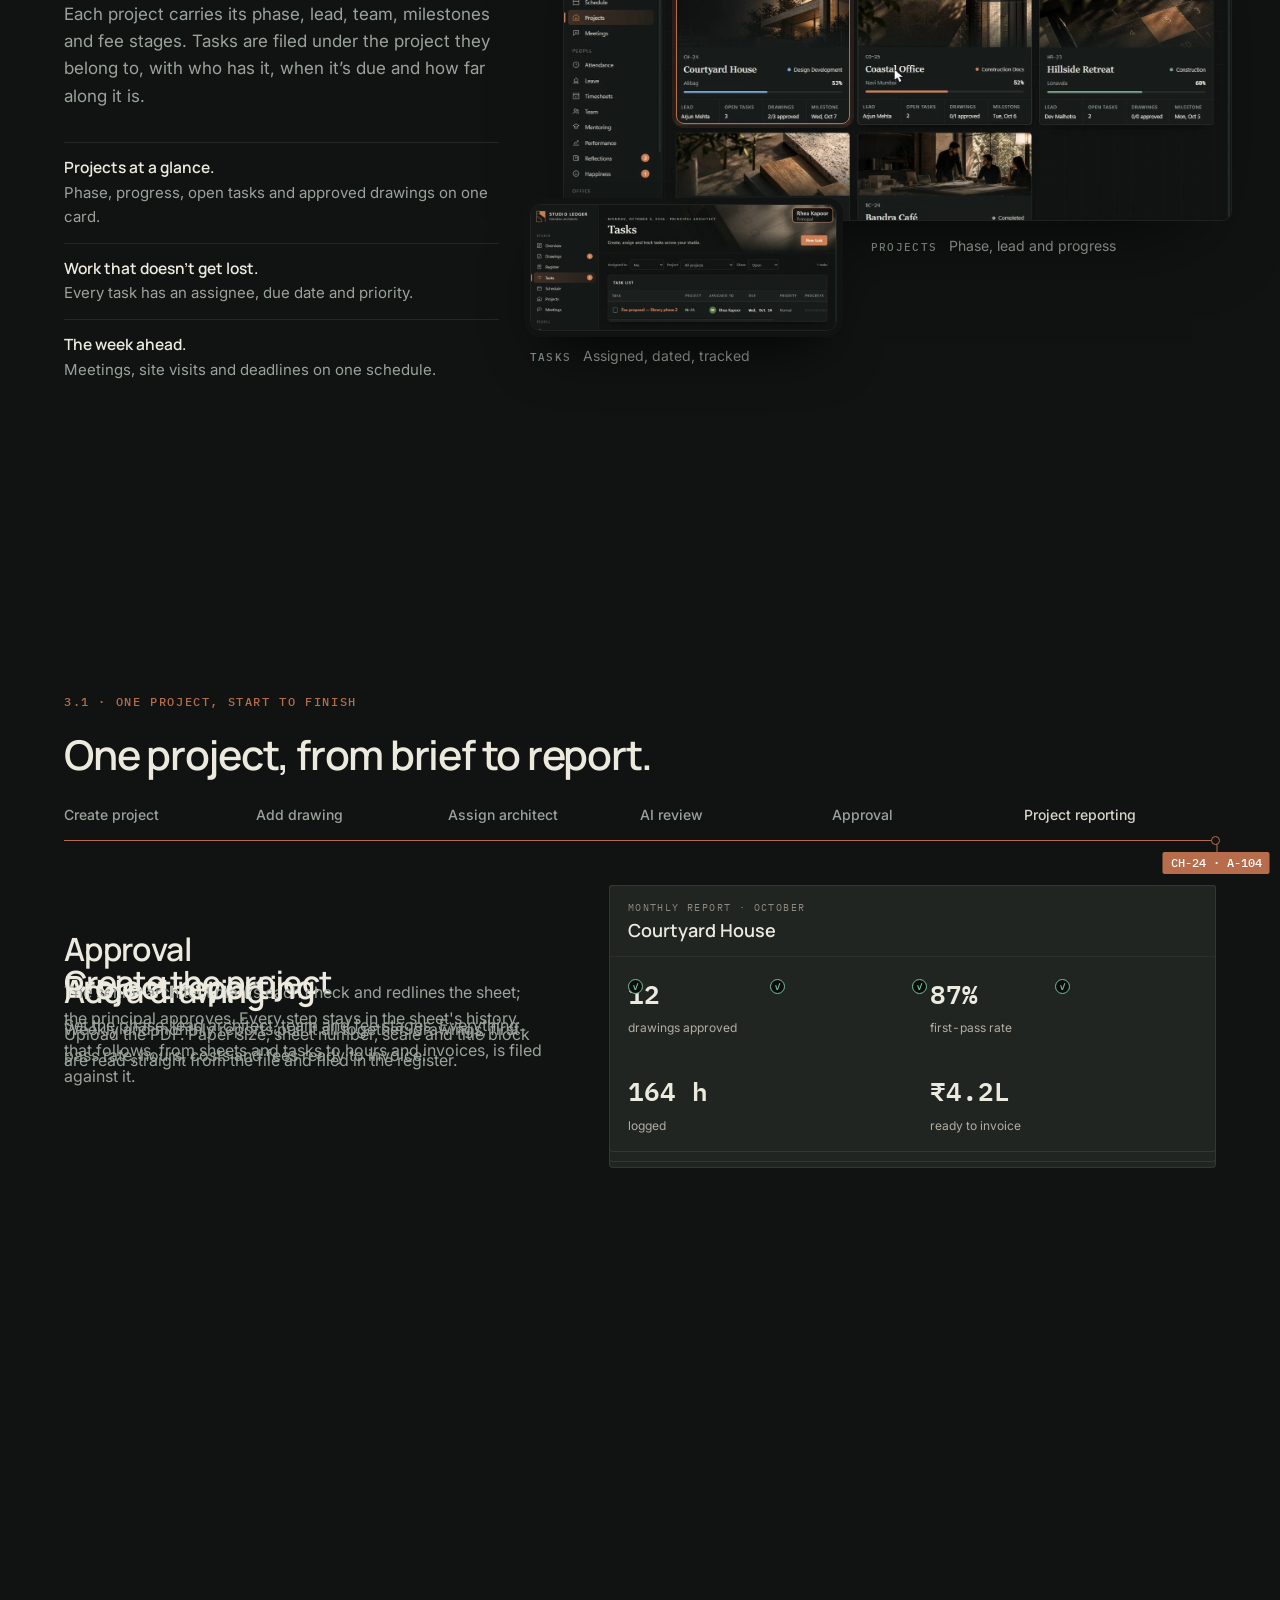
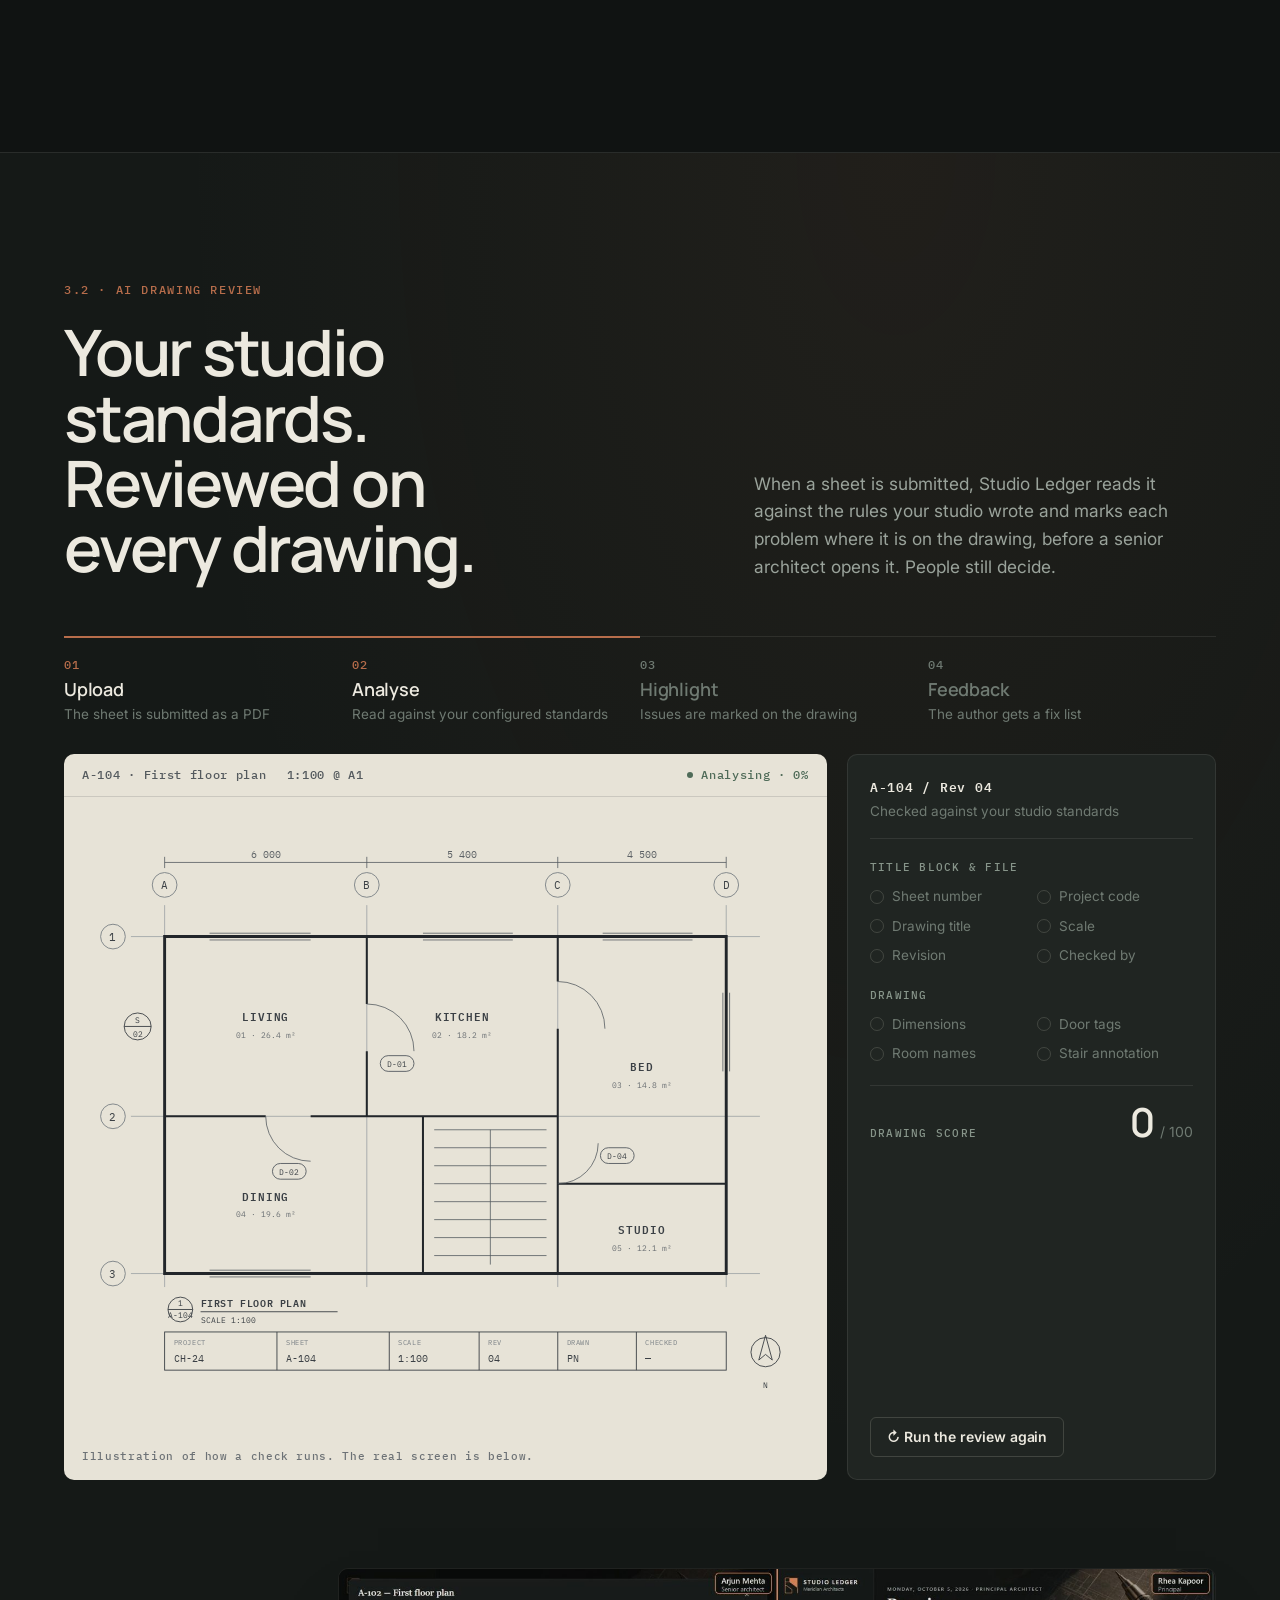
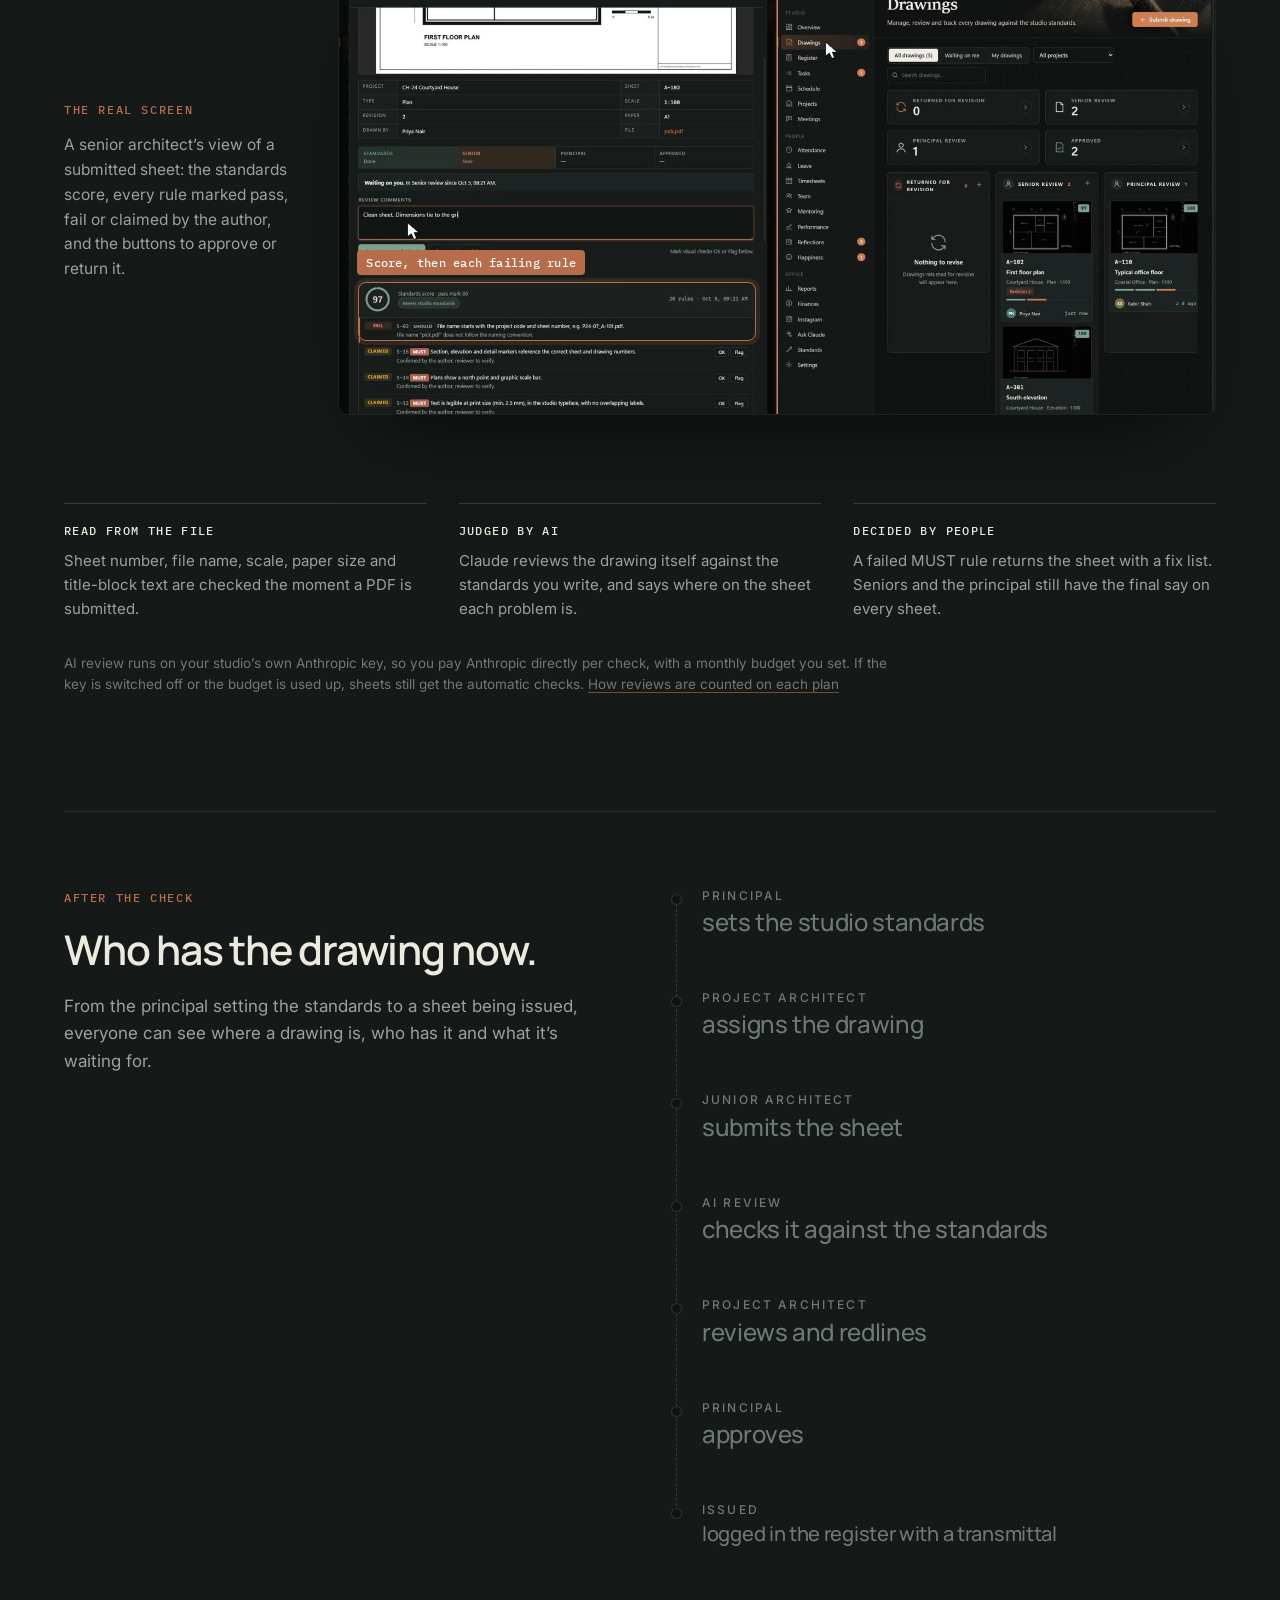
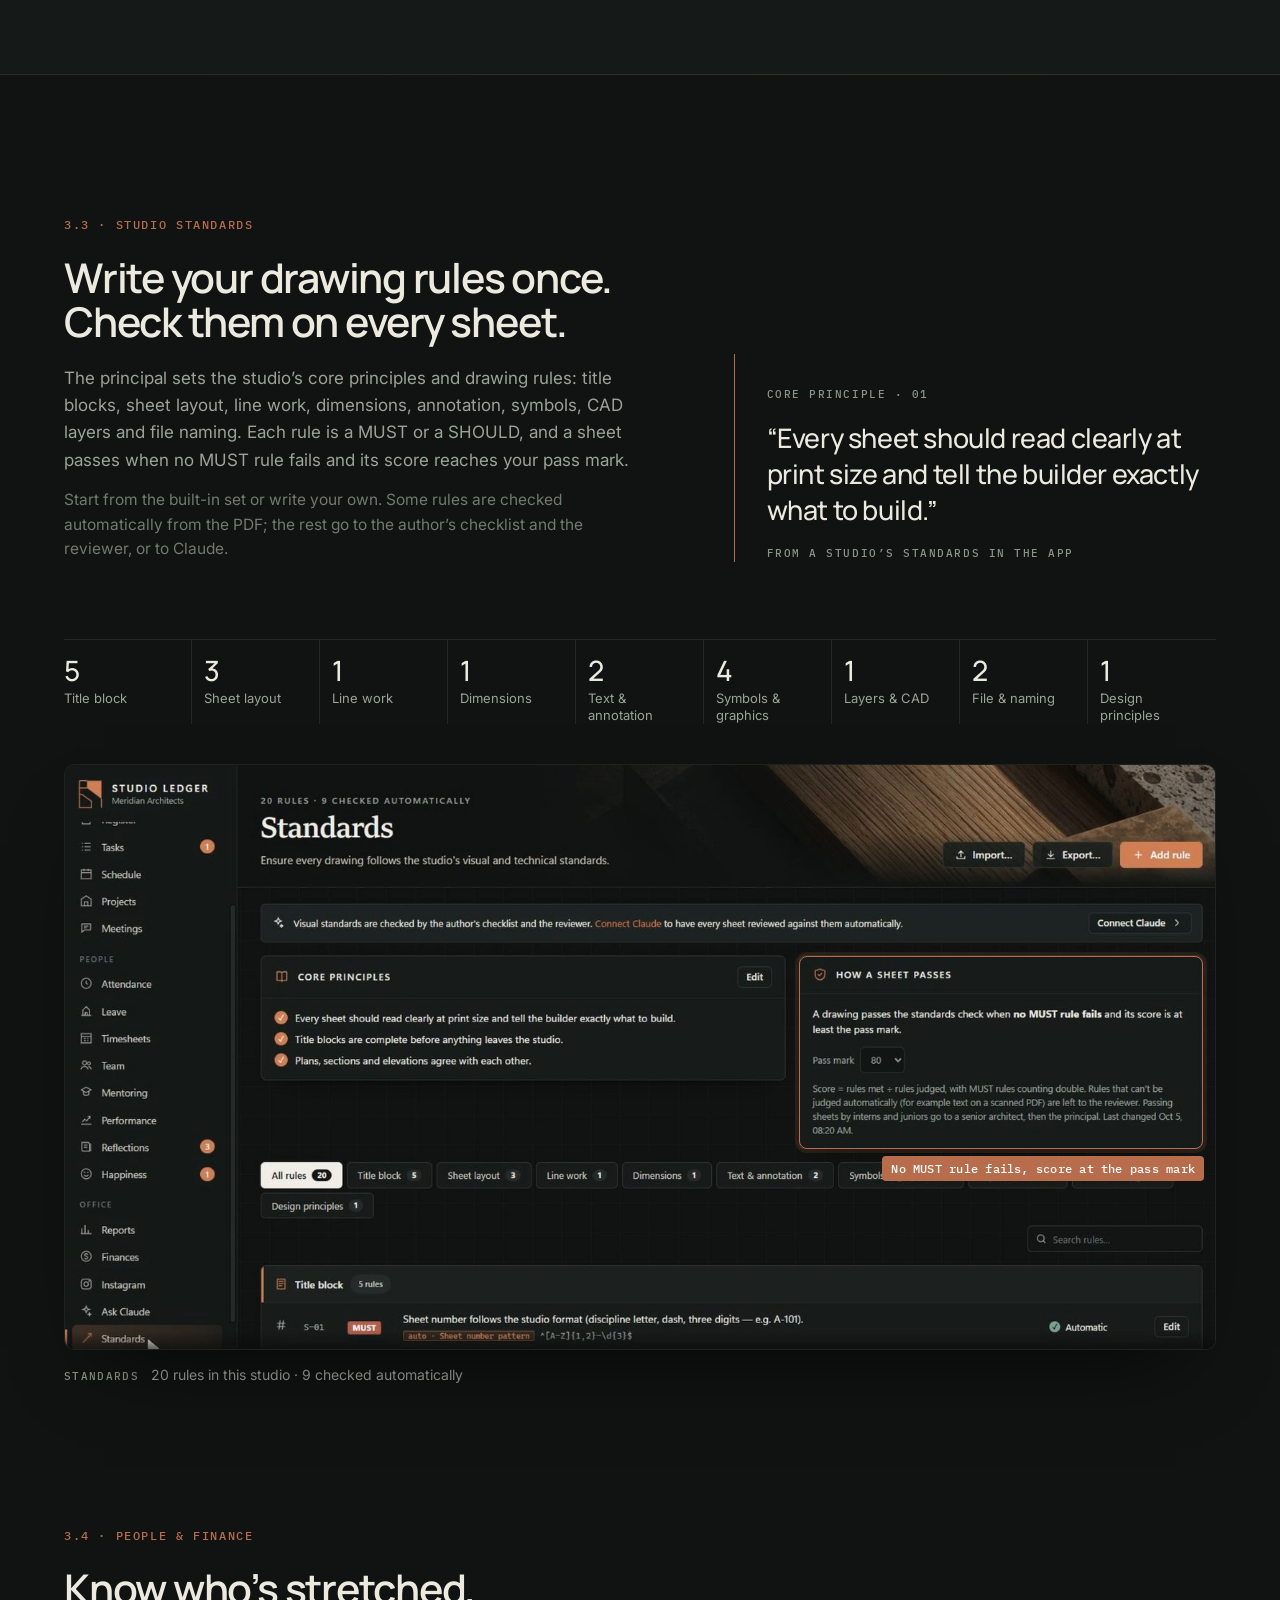
==== commit df754ca8: "Search and AI-search basics: sitemap, robots.txt, llms.txt, FAQ and company data - sitemap.xml lists" ====
--- a/index.html
+++ b/index.html
@@ -23,6 +23,12 @@
 <link rel="stylesheet" href="site.css?v=20261115b">
 <script type="application/ld+json">
 {"@context":"https://schema.org","@type":"SoftwareApplication","name":"Studio Ledger","operatingSystem":"Windows 10, Windows 11","applicationCategory":"BusinessApplication","description":"Practice management for architecture studios: AI drawing review against studio standards, approvals, drawing register, attendance, leave, timesheets, fees and reports.","offers":[{"@type":"Offer","name":"Solo","price":"0","priceCurrency":"INR"},{"@type":"Offer","name":"Studio","price":"2999","priceCurrency":"INR"},{"@type":"Offer","name":"Practice","price":"6999","priceCurrency":"INR"},{"@type":"Offer","name":"Firm","price":"12999","priceCurrency":"INR"}]}
+</script>
+<script type="application/ld+json">
+{"@context": "https://schema.org", "@graph": [{"@type": "Organization", "@id": "https://studioledger.in/#org", "name": "Studio Ledger", "url": "https://studioledger.in/", "logo": "https://studioledger.in/assets/icon.png", "email": "thepincstudio@gmail.com", "parentOrganization": {"@type": "Organization", "name": "The Pinc Studio"}, "sameAs": ["https://www.youtube.com/@studio_ledger", "https://www.instagram.com/studioledger.in/"]}, {"@type": "WebSite", "@id": "https://studioledger.in/#site", "name": "Studio Ledger", "url": "https://studioledger.in/", "publisher": {"@id": "https://studioledger.in/#org"}}]}
+</script>
+<script type="application/ld+json">
+{"@context": "https://schema.org", "@type": "FAQPage", "mainEntity": [{"@type": "Question", "name": "What is included in the 30-day trial?", "acceptedAnswer": {"@type": "Answer", "text": "Every feature for the whole team, with no card needed. After 30 days a principal chooses a plan; choose annual billing and you get two months free."}}, {"@type": "Question", "name": "Is there a phone app?", "acceptedAnswer": {"@type": "Answer", "text": "Yes, for Android, for principals, senior architects and the office admin: who’s in and who’s late, leave and drawings waiting on you, tasks, the schedule and the studio’s chats, with approvals from the phone. Fees, happiness and complaints go only to principals’ phones. Juniors and interns use the desktop app. There is no iPhone app yet."}}, {"@type": "Question", "name": "Does it work on Mac?", "acceptedAnswer": {"@type": "Answer", "text": "Not yet. Studio Ledger runs on Windows 10 and 11."}}, {"@type": "Question", "name": "Does it need internet or a server?", "acceptedAnswer": {"@type": "Answer", "text": "It needs the internet: everyone signs in to the Studio Ledger server, which keeps the studio’s records. You don’t run a server yourself. You only need a shared folder in the office (a NAS or a shared drive) for the drawing files."}}, {"@type": "Question", "name": "What do we need before we start?", "acceptedAnswer": {"@type": "Answer", "text": "Windows 10 or 11 (64-bit) on every PC, an internet connection, and a shared folder for drawing files that every PC can open. The setup guide walks through each step."}}, {"@type": "Question", "name": "Windows says “Windows protected your PC”. Is that expected?", "acceptedAnswer": {"@type": "Answer", "text": "Yes. When you run the installer, choose More info → Run anyway."}}, {"@type": "Question", "name": "How do updates work?", "acceptedAnswer": {"@type": "Answer", "text": "Studio Ledger checks for a new version and installs it for you. Settings → Updates & help shows what changed."}}, {"@type": "Question", "name": "What do I need for AI drawing review?", "acceptedAnswer": {"@type": "Answer", "text": "An Anthropic API key from console.anthropic.com, which the principal adds in Settings → Claude review. You pay Anthropic directly for each check and set a monthly budget in Studio Ledger. A Claude Pro or Max chat subscription can’t be used by other apps. Solo includes 100 free sheet checks in total (automatic and Claude together); after that the AI review plan (₹500 a month, or $12 outside India) gives unlimited checks, and paid plans have no cap."}}, {"@type": "Question", "name": "Which file types can be checked?", "acceptedAnswer": {"@type": "Answer", "text": "PDF. Export your sheets from AutoCAD, Revit, ArchiCAD or SketchUp Layout as PDF, as you would for issue. Paper size, sheet number, scale and title-block text are read straight from it."}}, {"@type": "Question", "name": "Does the AI approve drawings?", "acceptedAnswer": {"@type": "Answer", "text": "No. A failed MUST rule returns the sheet with a fix list, but seniors and the principal still have the final say on every sheet."}}, {"@type": "Question", "name": "What happens when the trial ends?", "acceptedAnswer": {"@type": "Answer", "text": "A principal chooses a plan in Settings → Plan & billing and pays in the app. If you don’t, the studio moves to the free Solo plan; a studio with more people or projects than Solo allows becomes read-only. Nothing is deleted, and buying a plan unlocks everything again. Each person gets one free trial."}}, {"@type": "Question", "name": "Can we pay for 3 or 6 months?", "acceptedAnswer": {"@type": "Answer", "text": "Yes. Pay monthly, for 3 months (5% off), 6 months (10% off) or a year (two months free). A principal chooses in Settings → Plan & billing."}}, {"@type": "Question", "name": "What is the early bird?", "acceptedAnswer": {"@type": "Answer", "text": "The first 10 studios to pay for a plan get 30% off every payment for their first 12 months, on any plan and any period. A place is counted when the payment goes through, not when you sign up or start the trial. It isn't available with automatic renewal."}}, {"@type": "Question", "name": "Do I pay per person?", "acceptedAnswer": {"@type": "Answer", "text": "No. Each plan includes a number of people (5, 15 or 30), with a lower price for every extra person on larger plans."}}, {"@type": "Question", "name": "Can a studio outside India use it?", "acceptedAnswer": {"@type": "Answer", "text": "Yes. Studios outside India pay in US dollars by card, with no GST: $69, $149 or $279 a month for Studio, Practice or Firm."}}, {"@type": "Question", "name": "Is there a launch offer?", "acceptedAnswer": {"@type": "Answer", "text": "Yes. From launch until 31 January 2027, send us feedback from Settings → Plan & billing → Launch feedback offer. If it would genuinely make Studio Ledger better, your studio gets a month of its plan free, once per firm. See all offers."}}, {"@type": "Question", "name": "Where is our data kept?", "acceptedAnswer": {"@type": "Answer", "text": "Records such as projects, tasks, attendance and fees are on our server in Mumbai. Drawing files, PDFs and photos stay in your own office folder and are never stored on our servers. The privacy policy lists everyone who handles the data."}}, {"@type": "Question", "name": "What if a plan lapses?", "acceptedAnswer": {"@type": "Answer", "text": "You get 14 days to renew with everything working. After that the studio is read-only, and every record stays viewable."}}, {"@type": "Question", "name": "Can we add files from site?", "acceptedAnswer": {"@type": "Answer", "text": "Link the firm’s Google Drive, and files added away from the office wait there until an office PC moves them into the studio folder."}}, {"@type": "Question", "name": "A PC can’t connect. What do the messages mean?", "acceptedAnswer": {"@type": "Answer", "text": "“Offline · reconnecting” means the internet dropped; changes wait on the PC and are sent when it is back. “Studio folder unreachable” means that PC can’t open the drawing files folder: check the office network."}}, {"@type": "Question", "name": "How do we get help?", "acceptedAnswer": {"@type": "Answer", "text": "Write to us at thepincstudio@gmail.com. We read every message ourselves."}}]}
 </script>
 </head>
 <body>
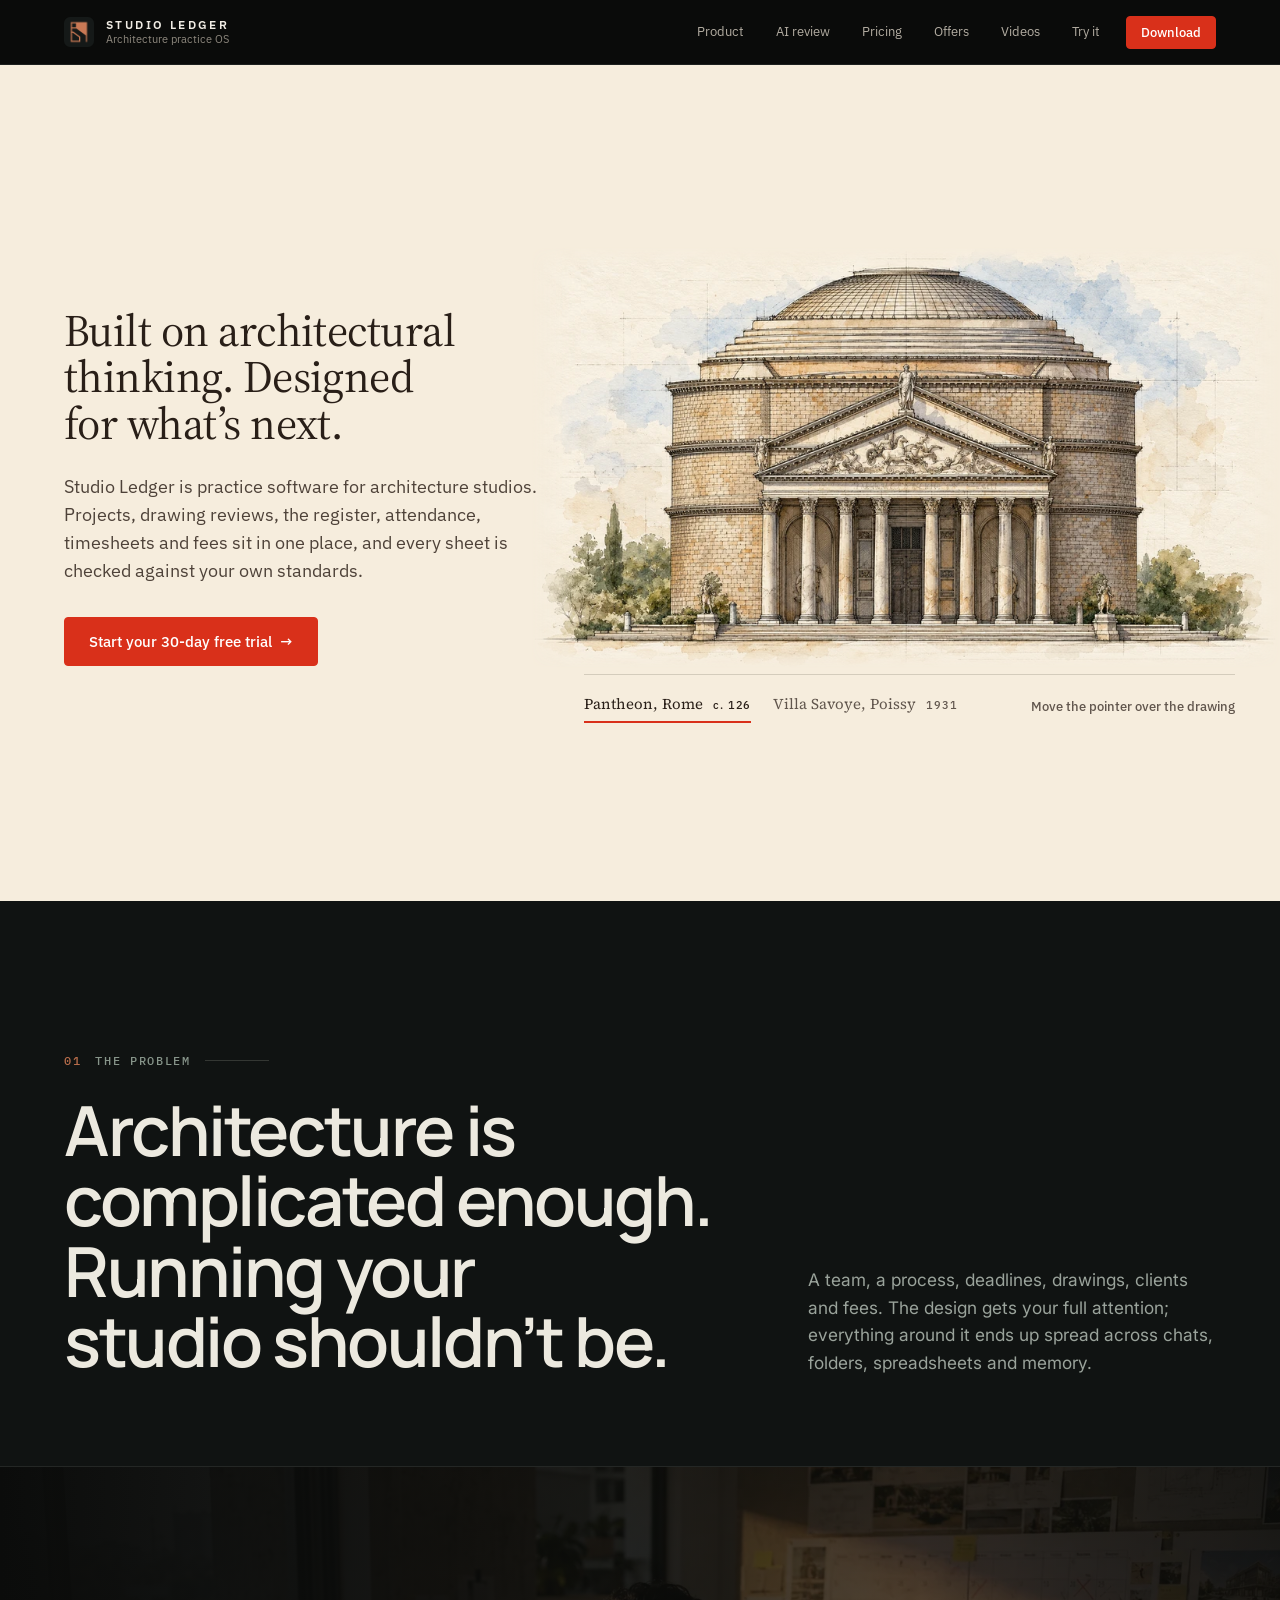
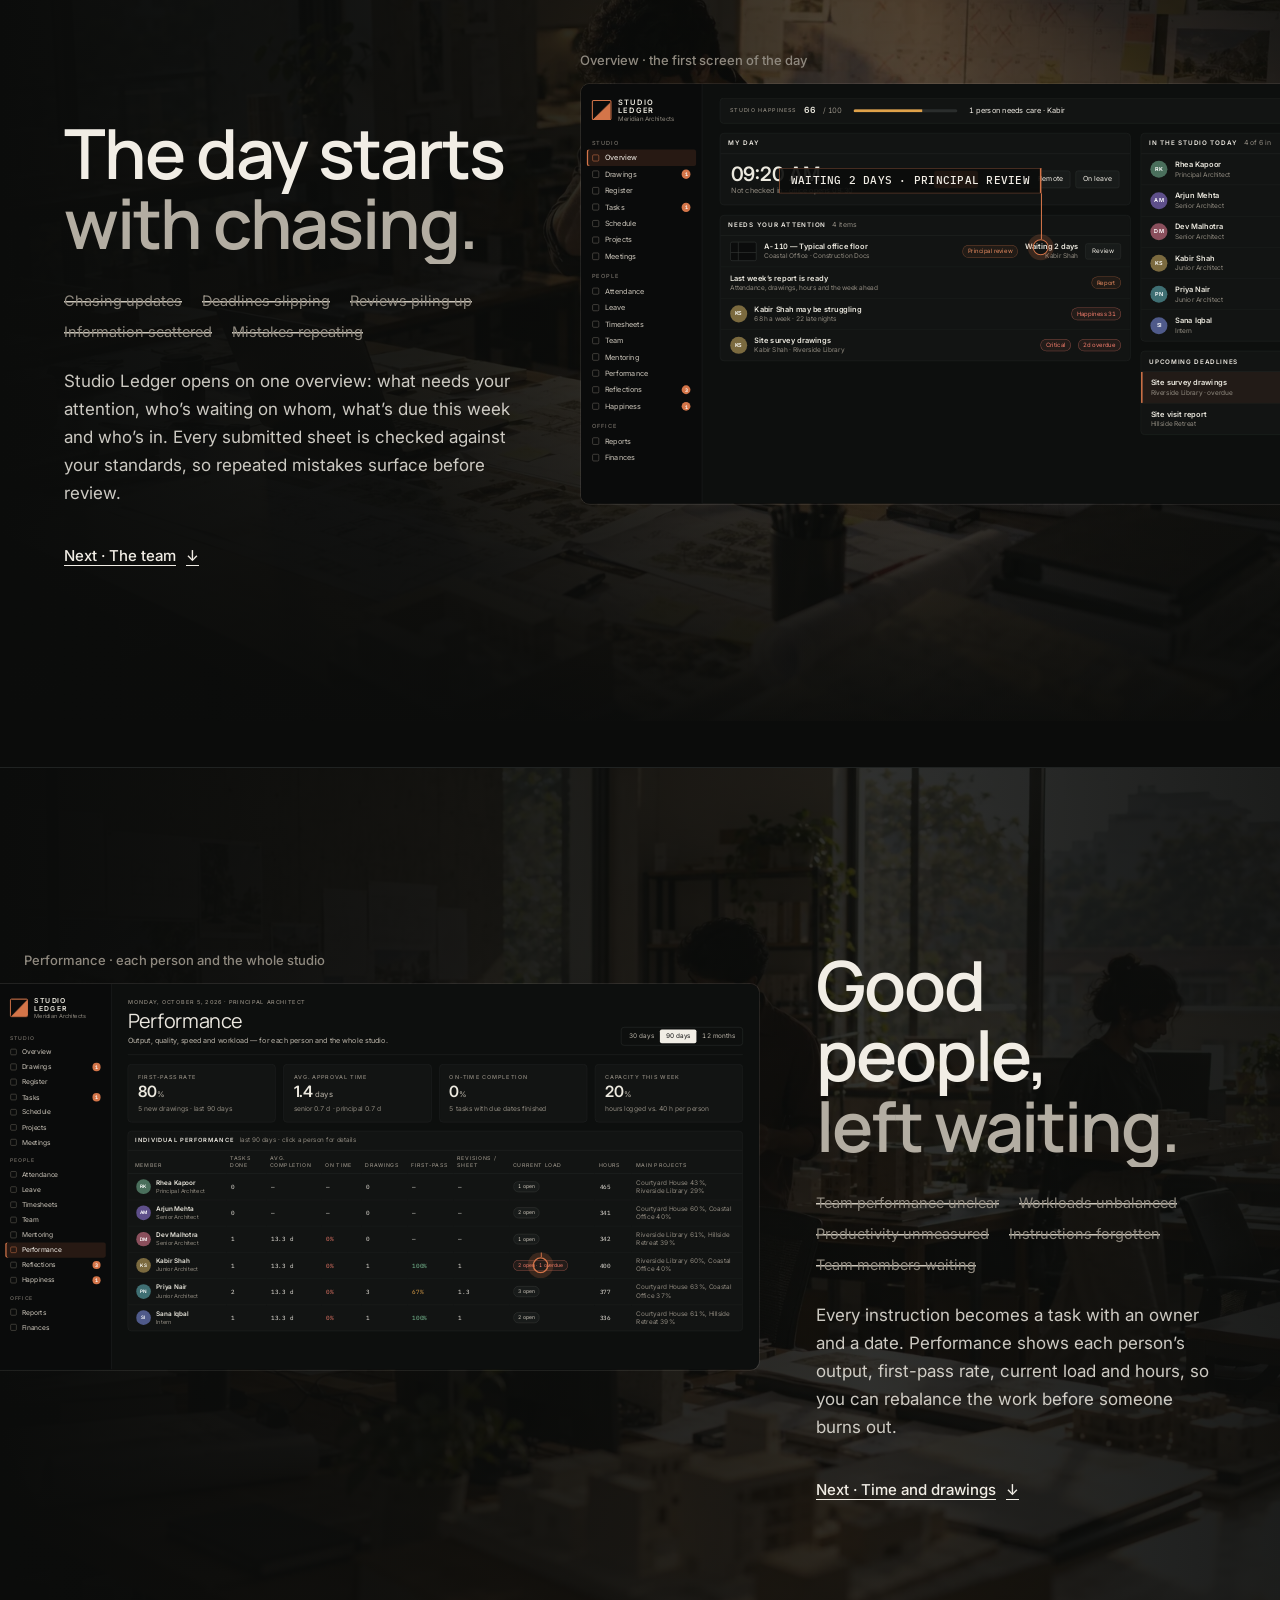
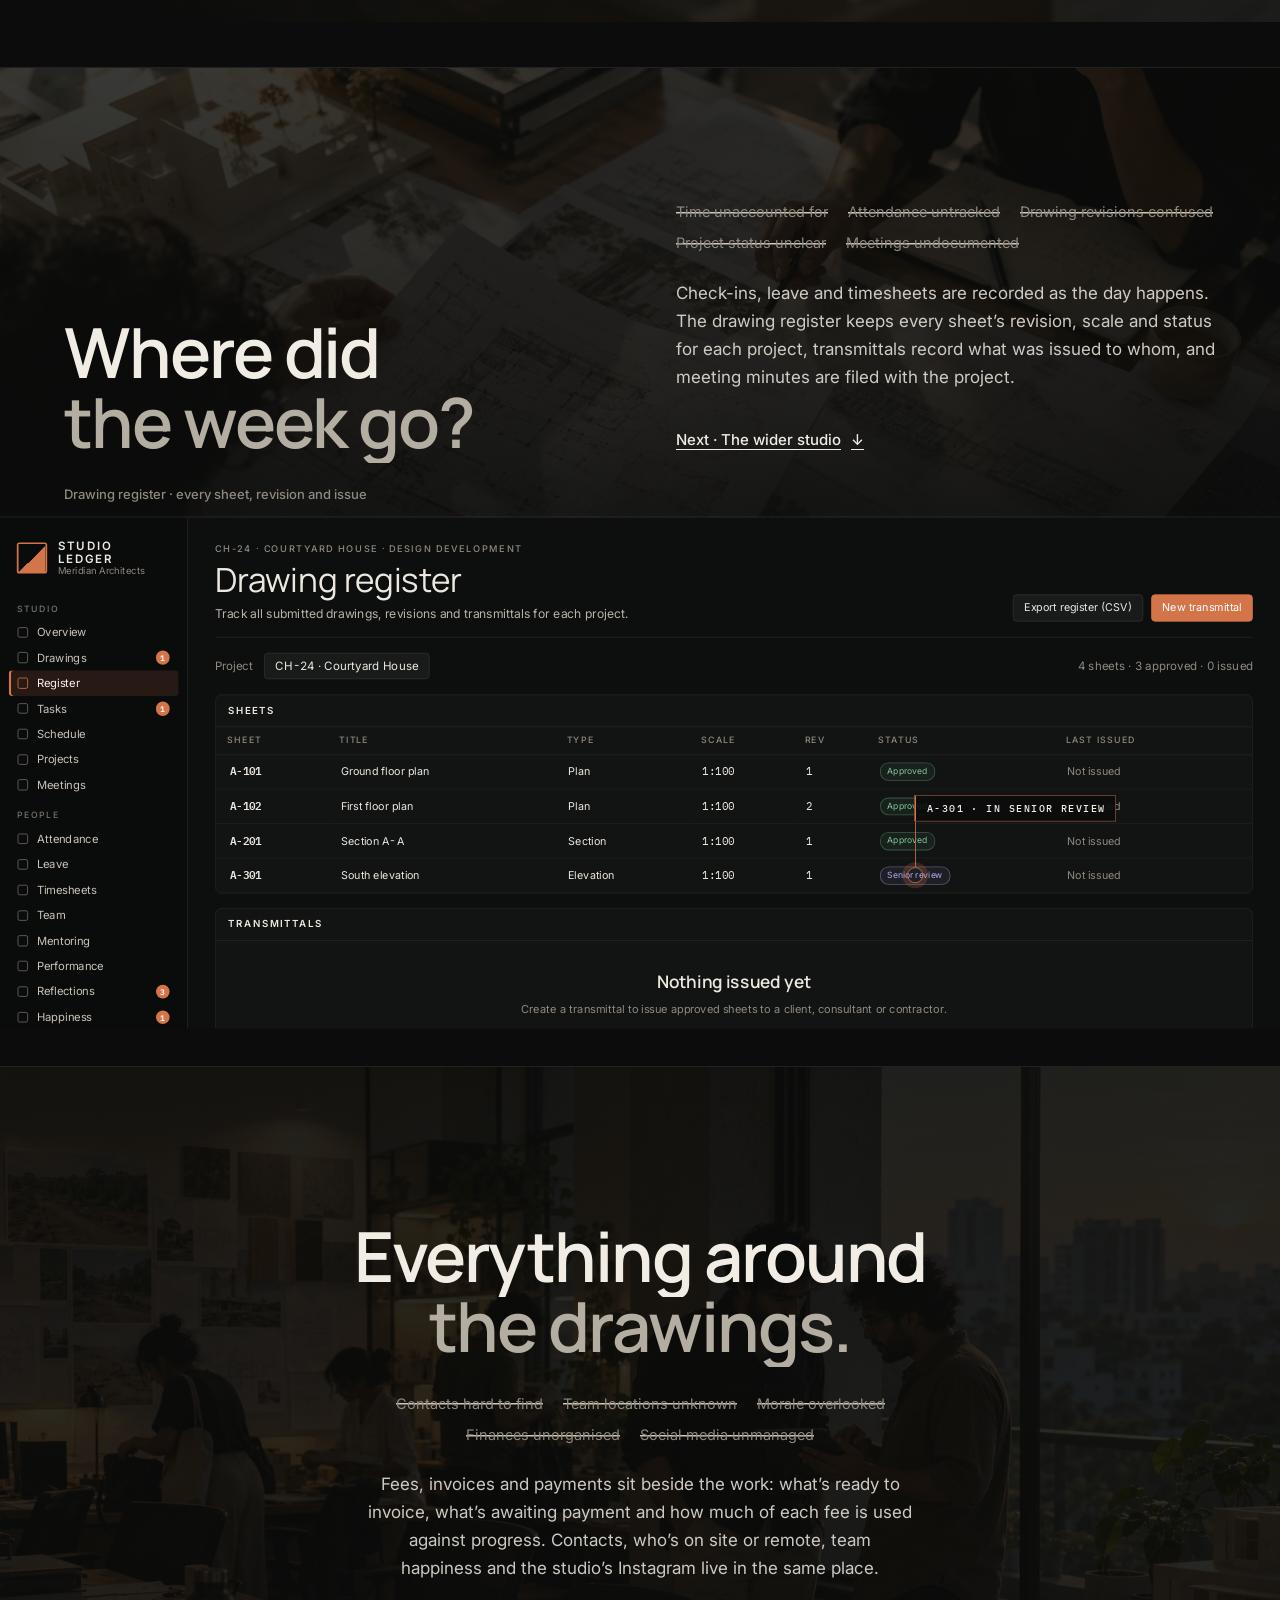
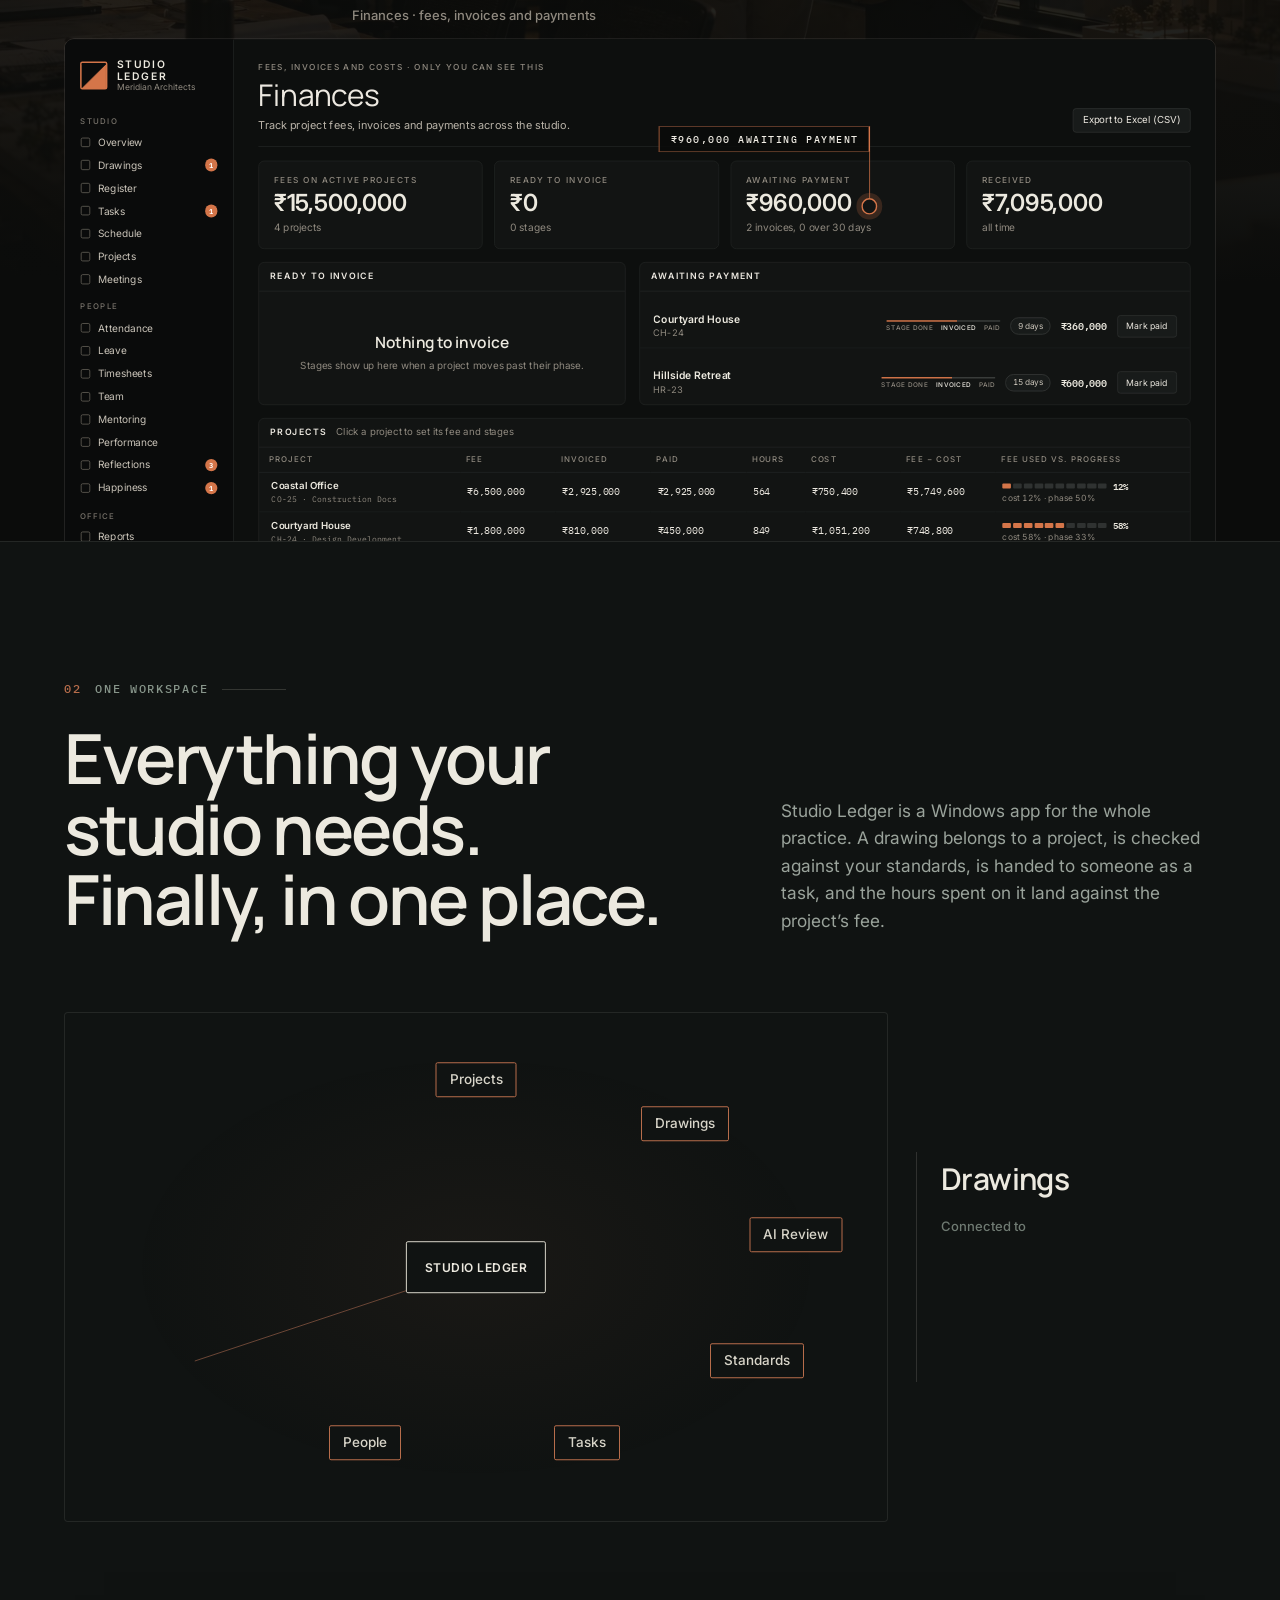
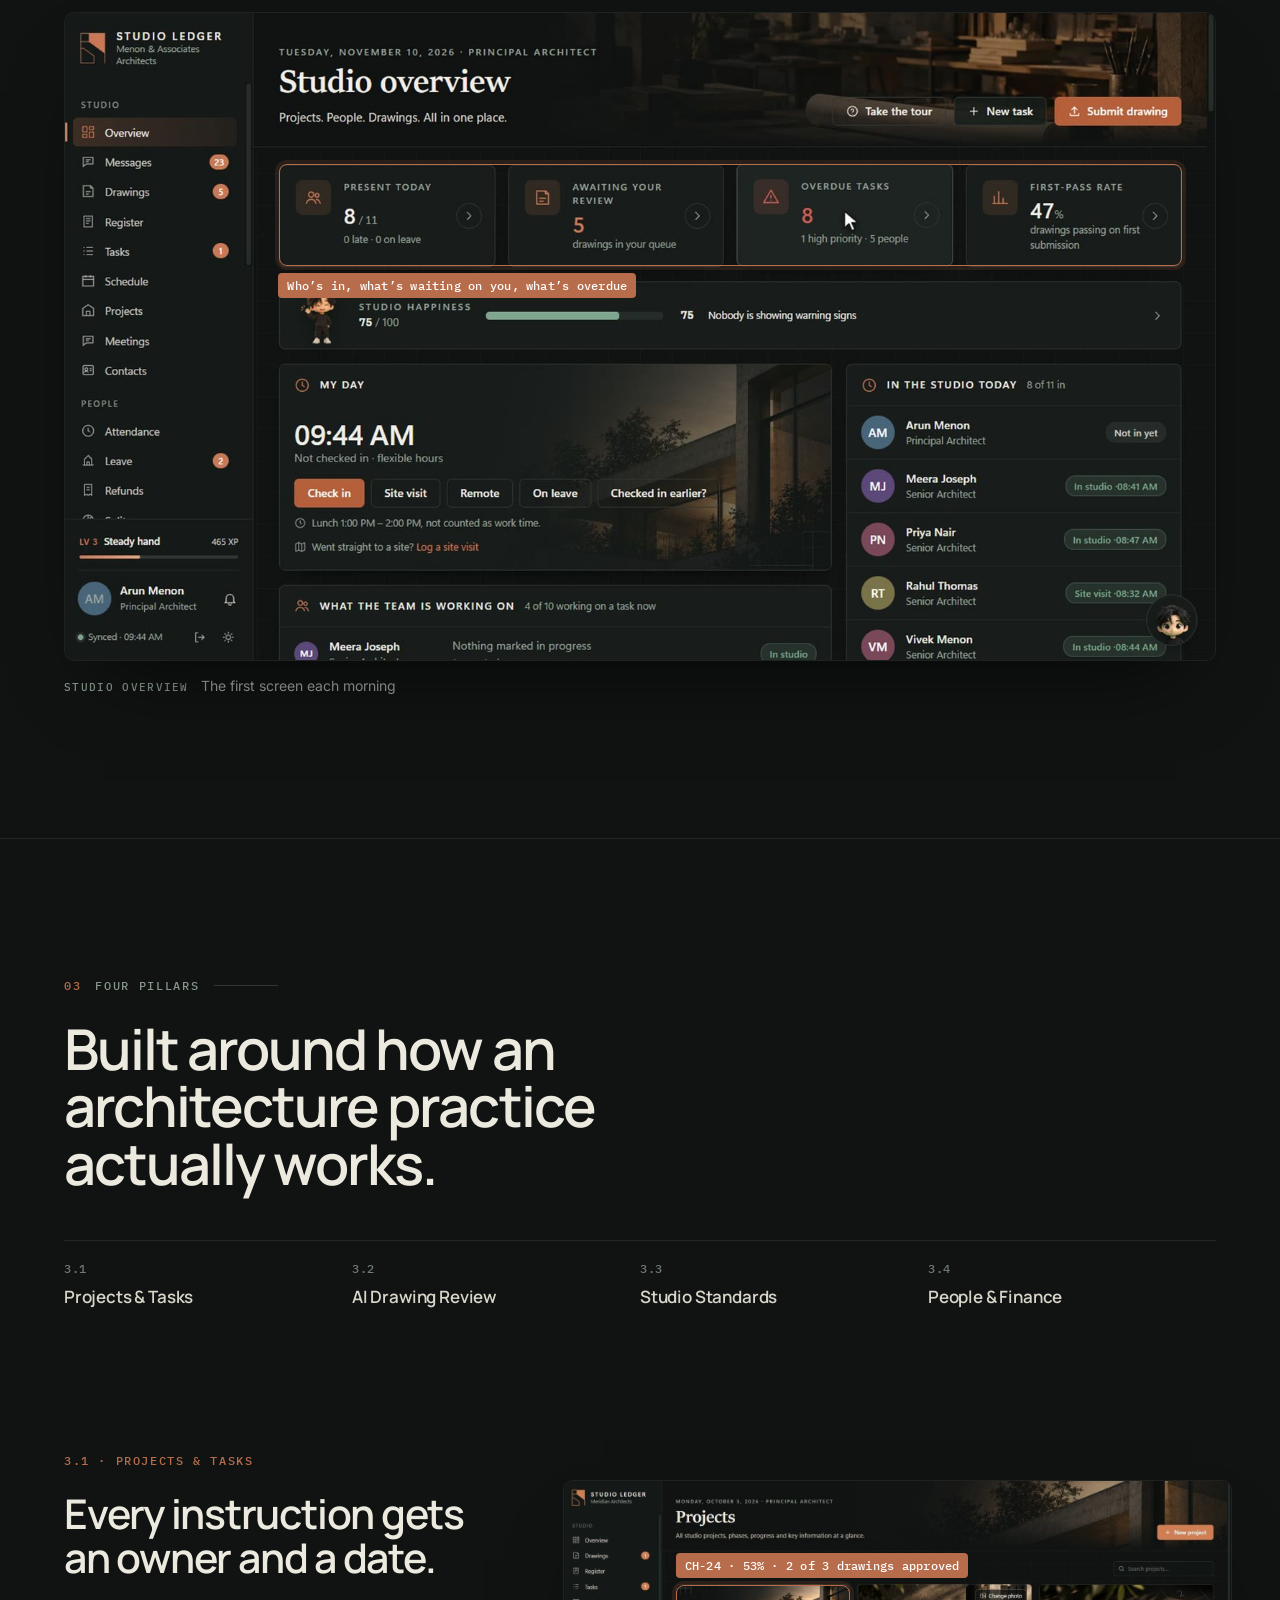
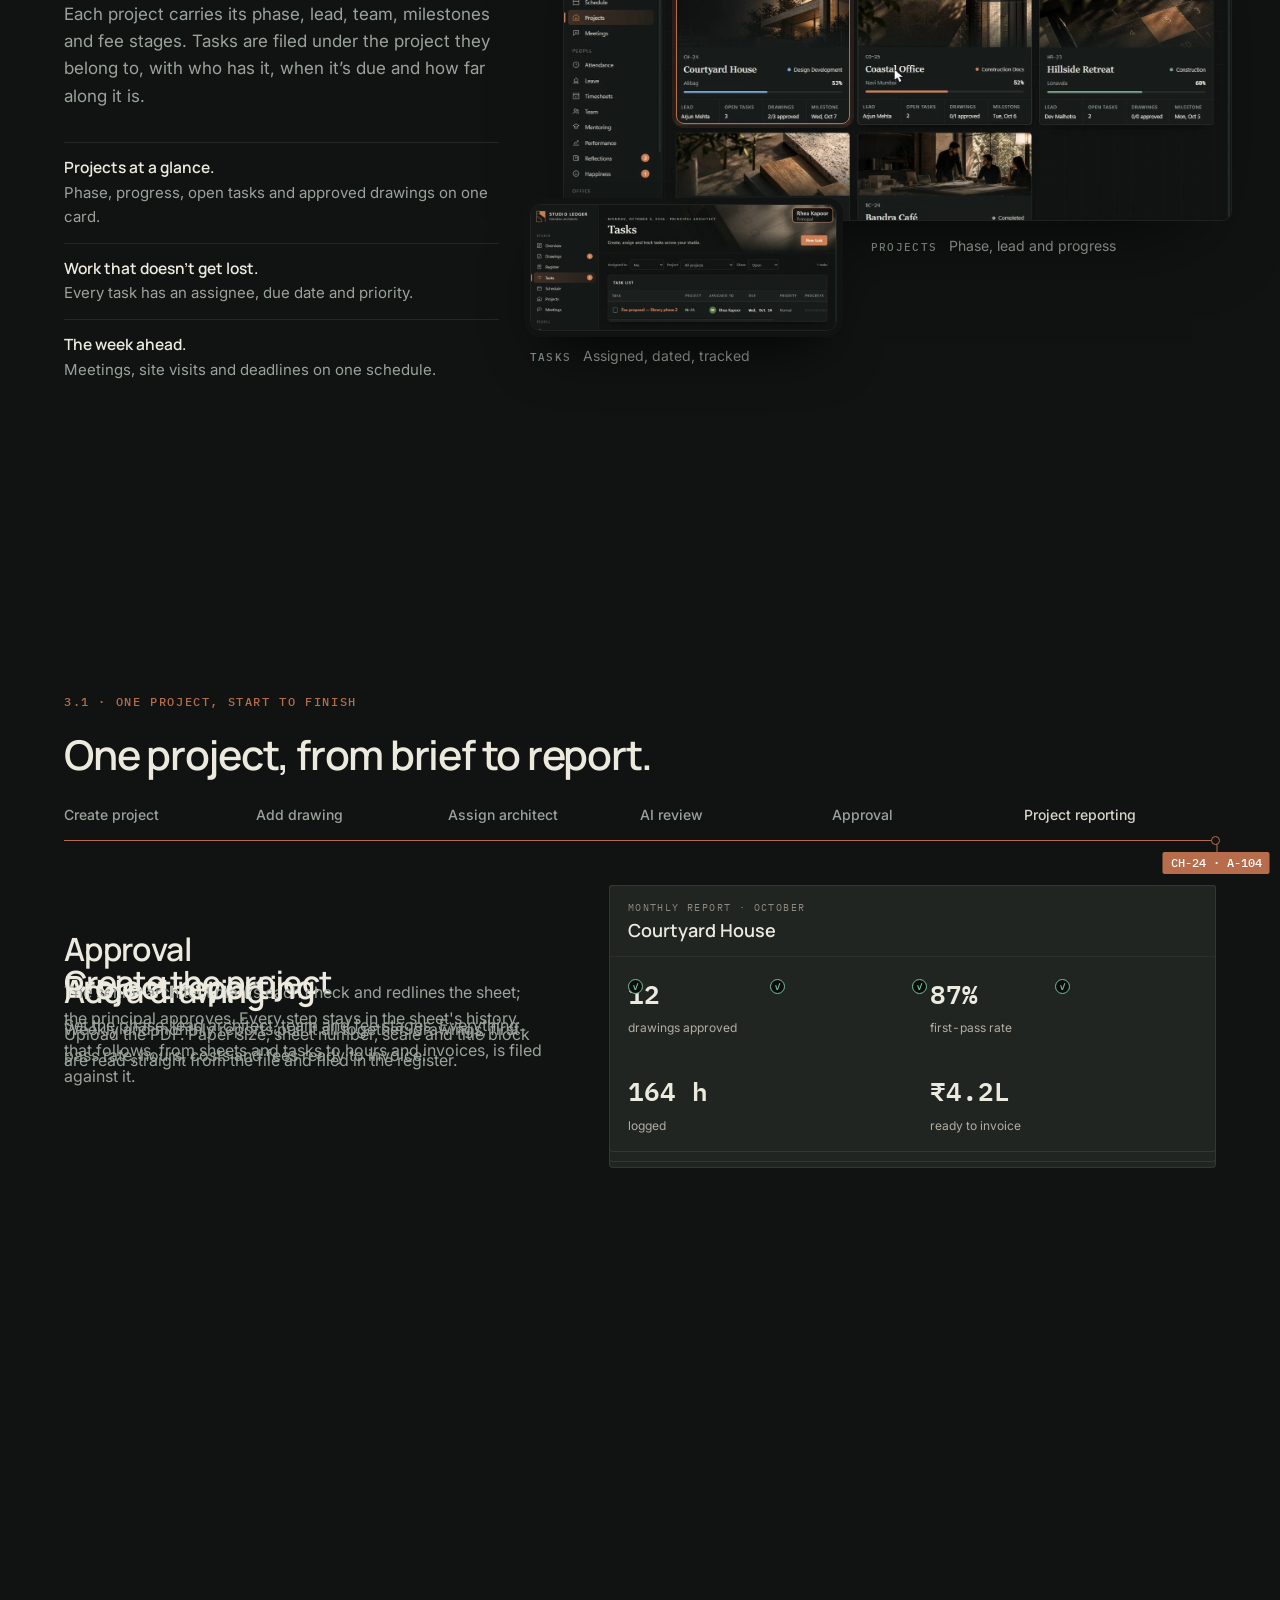
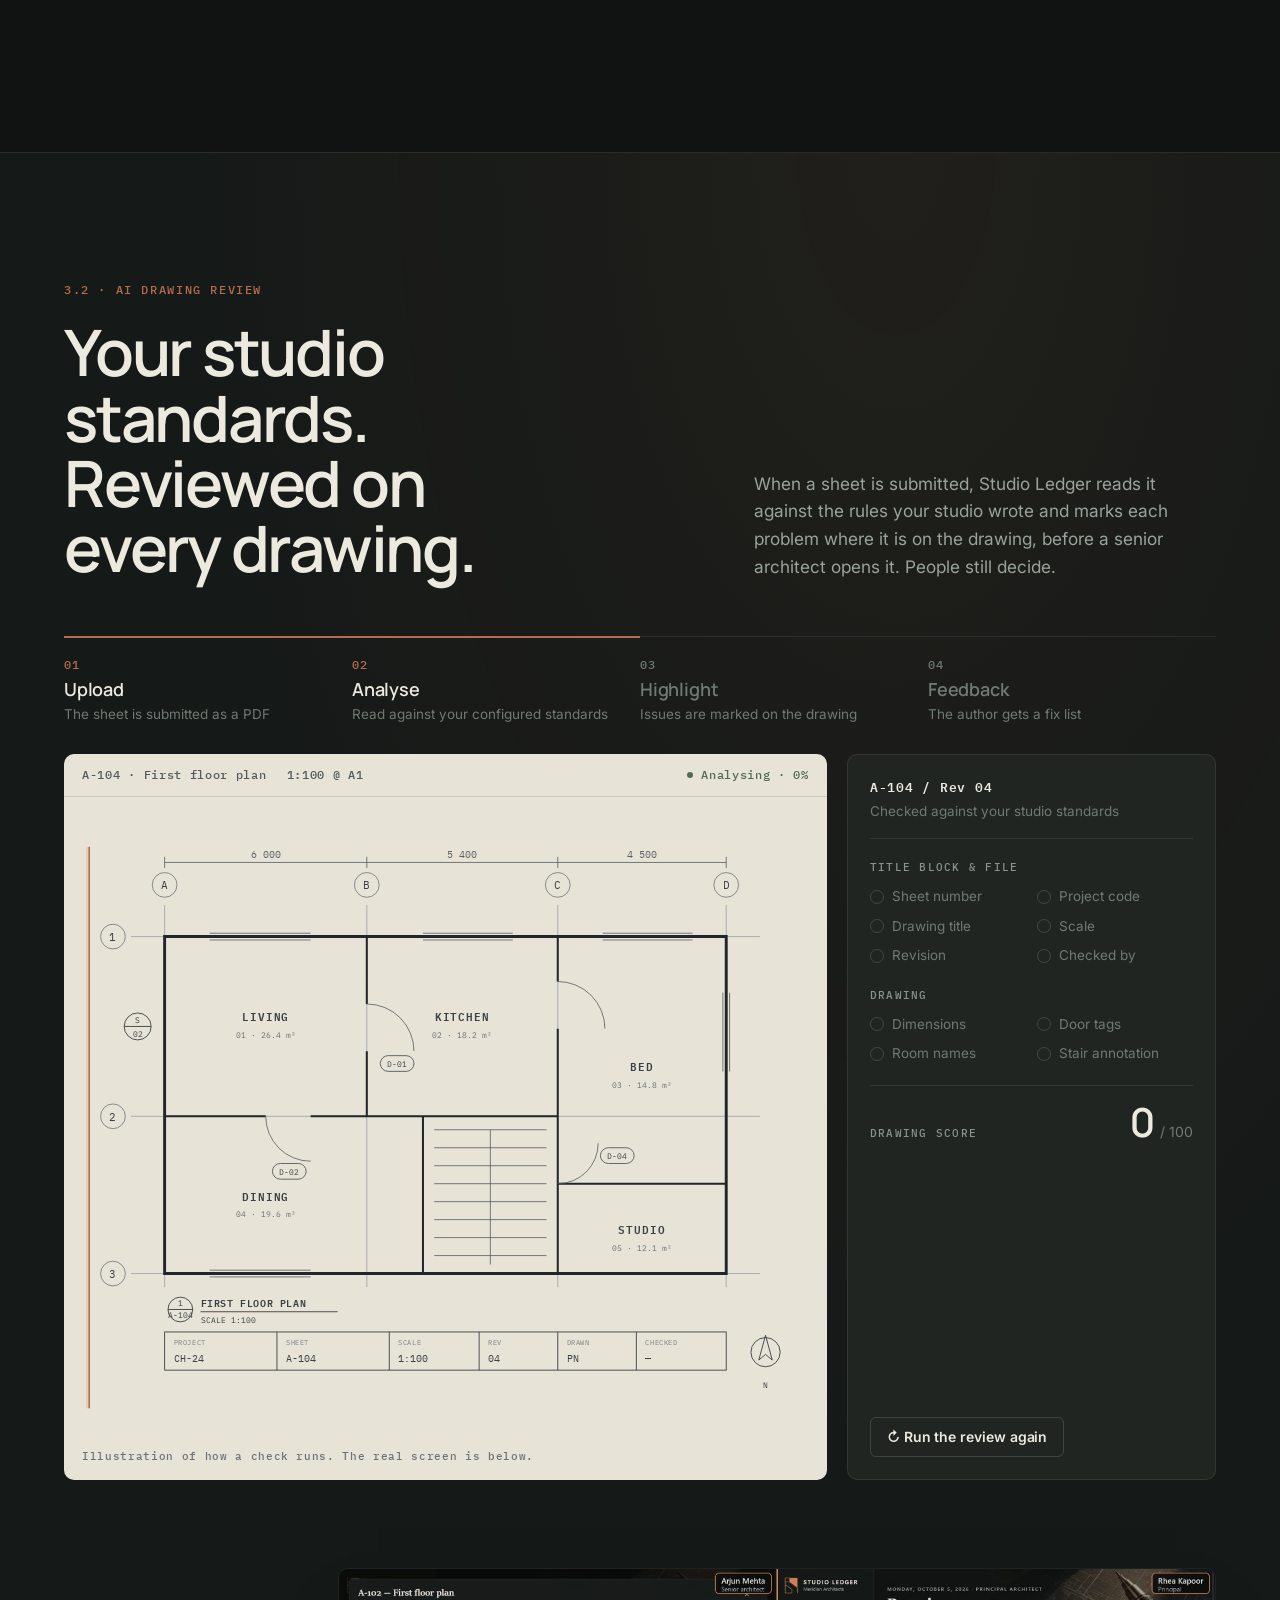
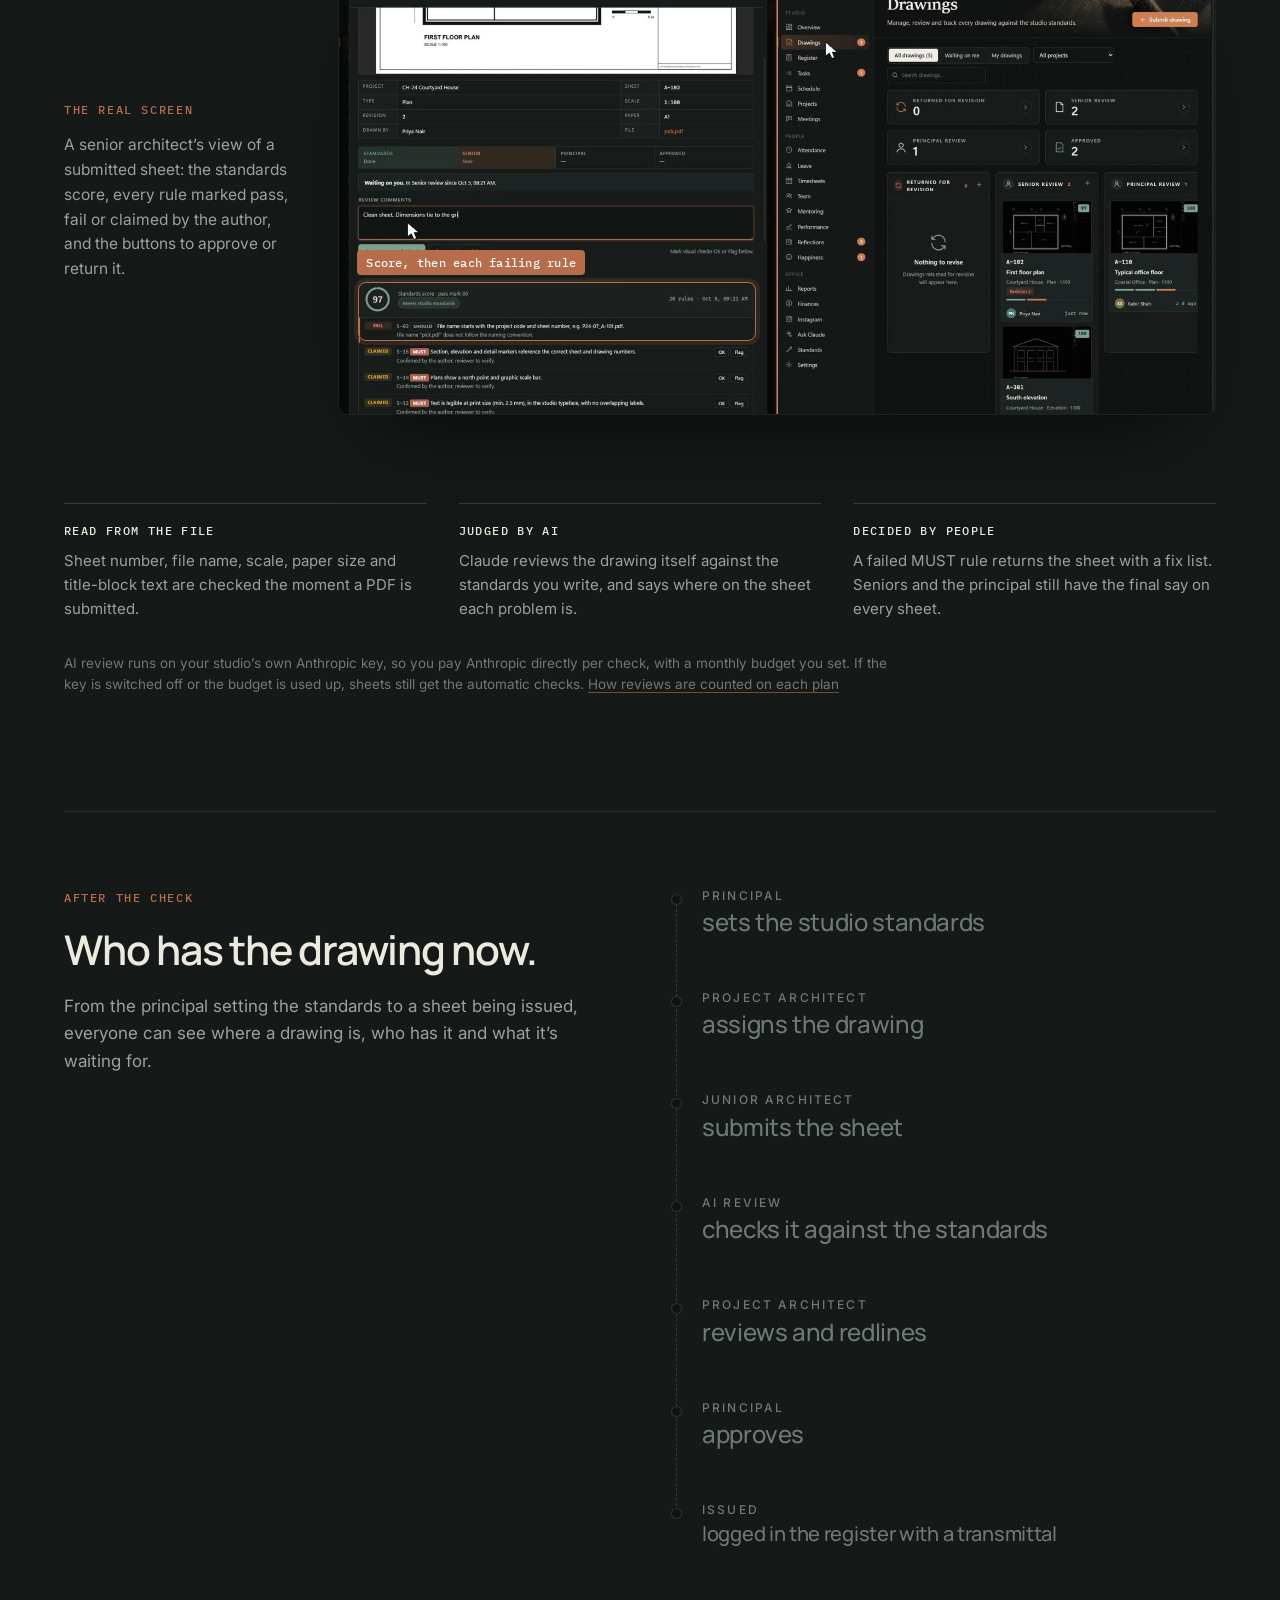
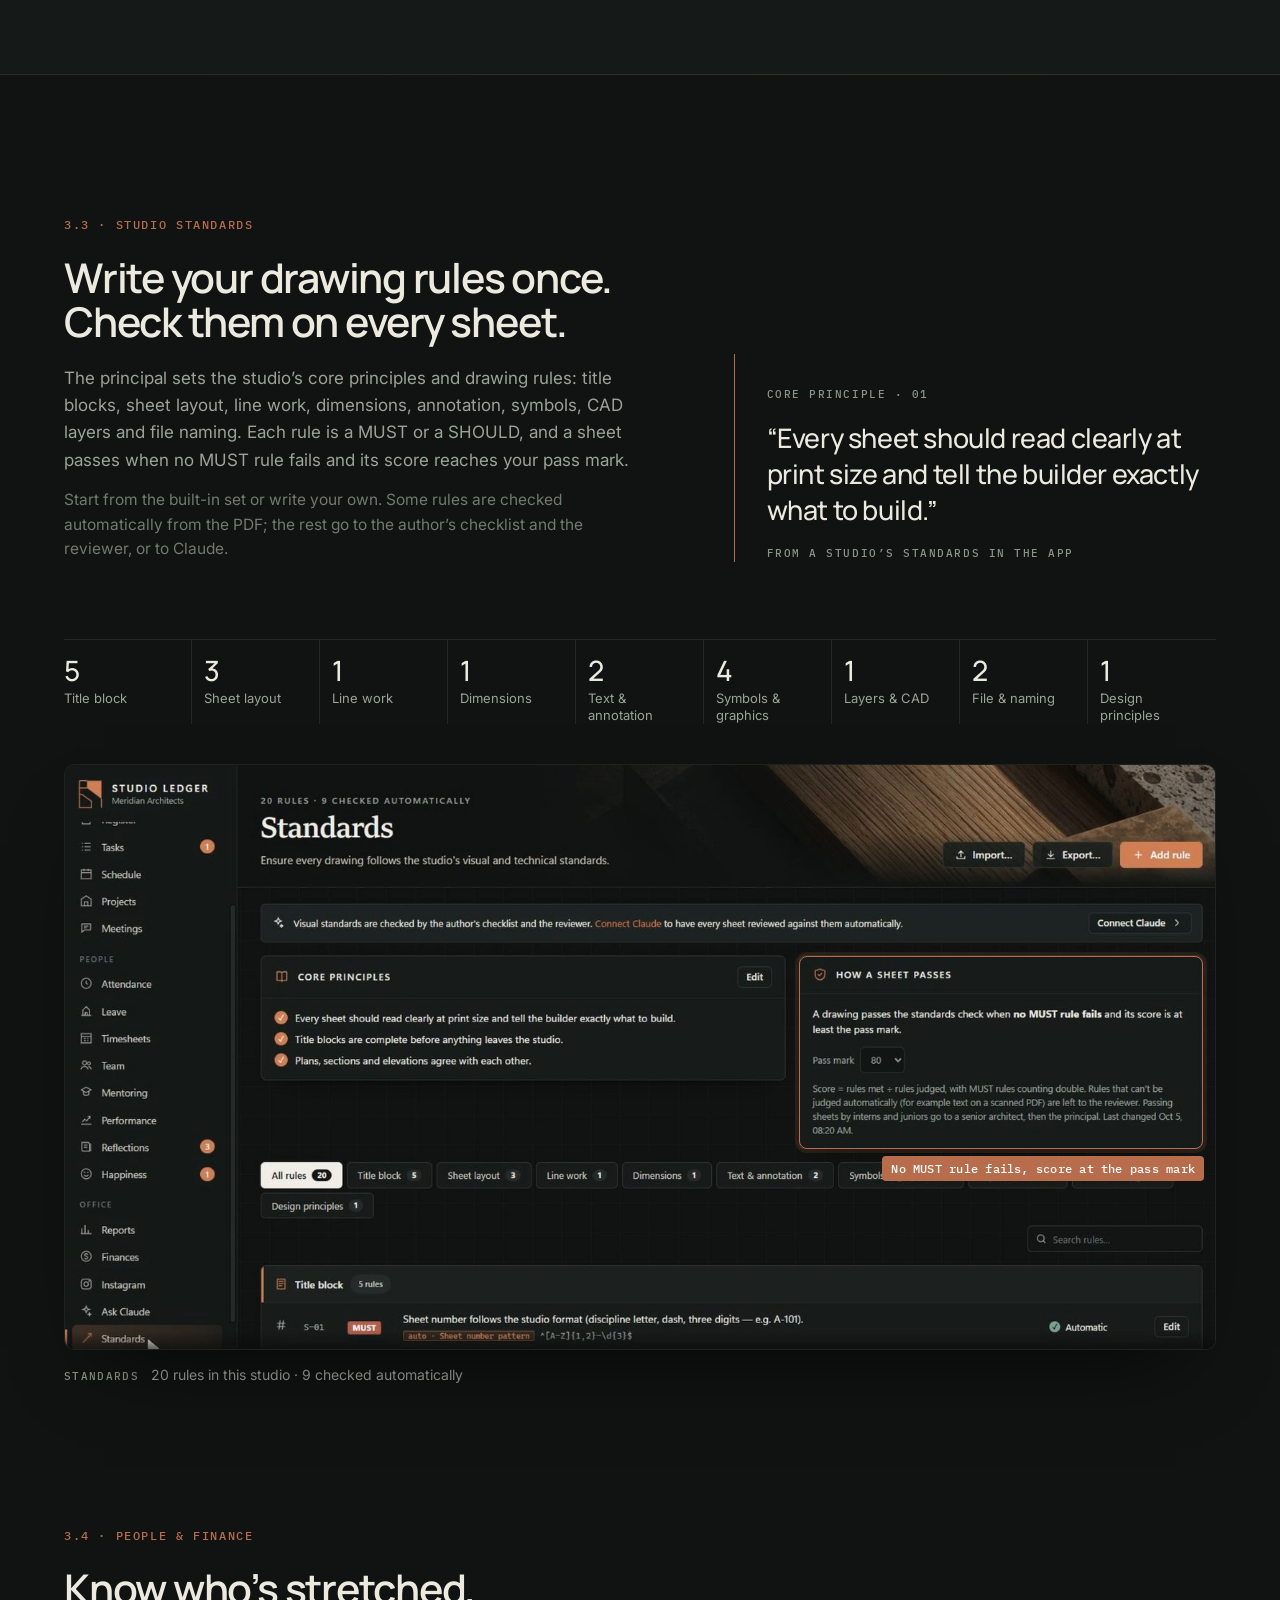
==== commit 57ebddd2: "Link the Try it page from the top menu and footer Co-Authored-By: Claude Opus 5.5 <noreply@anthropic" ====
--- a/index.html
+++ b/index.html
@@ -46,6 +46,7 @@
       <a href="#pricing">Pricing</a>
       <a href="#offers">Offers</a>
       <a href="videos.html">Videos</a>
+      <a href="try.html">Try it</a>
     </nav>
     <div class="nav-cta">
       <a class="btn sm" data-download href="#start">Download</a>
@@ -905,7 +906,7 @@
     <a class="v2-foot-brand" href="#top" aria-label="Studio Ledger, back to top"><img src="assets/icon.png" alt="" width="28" height="28"><span><b>Studio Ledger</b><small>Architecture practice OS</small></span></a>
     <nav class="v2-foot-cols" aria-label="Footer">
       <div><p class="v2-mono">Product</p><a href="#product">Overview</a><a href="#review">AI drawing review</a><a href="#p-standards">Studio standards</a><a href="#screens">Screens</a><a href="#pricing">Pricing</a><a href="#offers">Offers</a></div>
-      <div><p class="v2-mono">Get started</p><a href="#setup">How it works</a><a href="#setup-guide">Setup guide</a><a href="videos.html">Videos</a><a href="#faq">FAQ</a><a href="download.html">Downloads</a></div>
+      <div><p class="v2-mono">Get started</p><a href="#setup">How it works</a><a href="#setup-guide">Setup guide</a><a href="videos.html">Videos</a><a href="try.html">Try it</a><a href="#faq">FAQ</a><a href="download.html">Downloads</a></div>
       <div><p class="v2-mono">Studio Ledger</p><a href="#data">Data &amp; privacy</a><a href="#about">About</a><a href="https://www.youtube.com/@studio_ledger" target="_blank" rel="noopener">YouTube</a><a href="https://www.instagram.com/studioledger.in/" target="_blank" rel="noopener">Instagram</a><a data-contact href="#">Contact</a></div>
     </nav>
     <p class="v2-foot-legal"><span>© 2026 Studio Ledger · made by The Pinc Studio</span><a data-contact-text href="#"></a><a href="privacy.html">Privacy</a><a href="terms.html">Terms</a></p>
